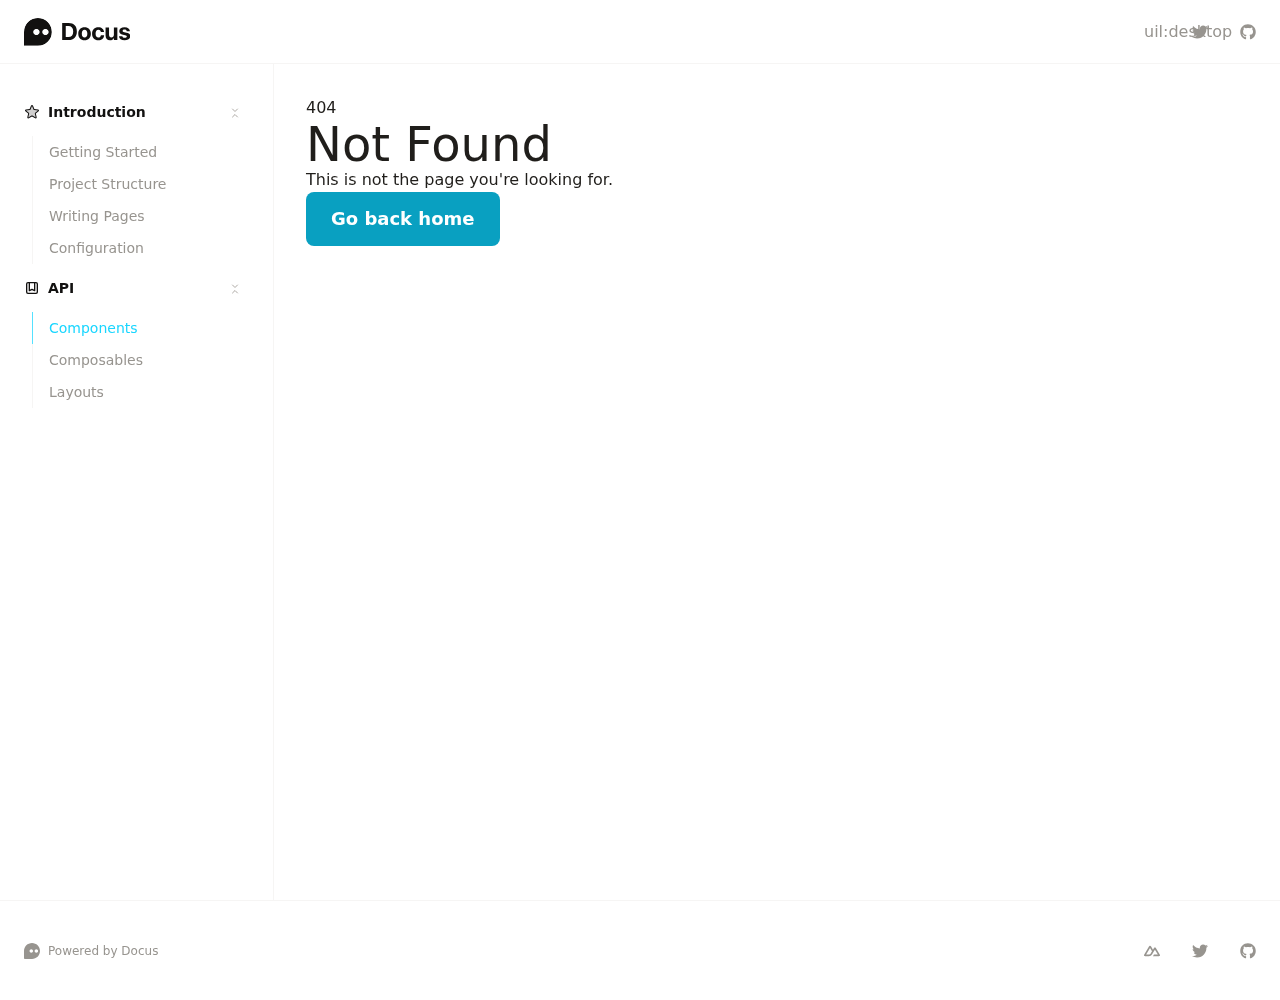
==== api/components/index.html @ 4caf9edf "Deploying to gh-pages from @ farnabaz/docus-dev-6@88932c6204a300d80da433d3b0fa761941a139ab 🚀" ====
<!DOCTYPE html>
<html lang="en">
<head><meta charset="utf-8">
<title>Components · Docus</title>
<meta name="viewport" content="width=device-width, initial-scale=1">
<meta name="twitter:card" content="summary_large_image">
<meta property="og:image" content="https://user-images.githubusercontent.com/904724/185365452-87b7ca7b-6030-4813-a2db-5e65c785bf88.png">
<meta property="og:title" content="Components">
<meta name="description" content="Discover every component you can use in your content.">
<meta property="og:description" content="Discover every component you can use in your content."><link rel="preload" as="fetch" crossorigin="anonymous" href="/api/components/_payload.json"><style id="pinceau-theme">@media { :root {--pinceau-mq: initial; --docus-loadingBar-gradientColorStop3: #0047e1;--docus-loadingBar-gradientColorStop2: #34cdfe;--docus-loadingBar-gradientColorStop1: #00dc82;--docus-loadingBar-height: 3px;--docus-readableLine: 78ch;--docus-footer-height: 145px;--docus-header-height: 64px;--prose-code-inline-padding: 0.2rem 0.375rem 0.2rem 0.375rem;--prose-code-block-backdropFilter: contrast(1);--prose-code-block-border-style: solid;--prose-code-block-border-width: 1px;--prose-tbody-tr-borderBottom-style: dashed;--prose-tbody-tr-borderBottom-width: 1px;--prose-th-textAlign: inherit;--prose-thead-borderBottom-style: solid;--prose-thead-borderBottom-width: 1px;--prose-thead-border-style: solid;--prose-thead-border-width: 0px;--prose-table-textAlign: start;--prose-hr-width: 1px;--prose-hr-style: solid;--prose-li-listStylePosition: outside;--prose-ol-li-markerColor: currentColor;--prose-ol-paddingInlineStart: 21px;--prose-ol-listStyleType: decimal;--prose-ul-li-markerColor: currentColor;--prose-ul-paddingInlineStart: 21px;--prose-ul-listStyleType: disc;--prose-blockquote-border-style: solid;--prose-blockquote-border-width: 4px;--prose-blockquote-quotes: '201C' '201D' '2018' '2019';--prose-blockquote-paddingInlineStart: 24px;--prose-a-code-color-hover: currentColor;--prose-a-code-color-static: currentColor;--prose-a-hasCode-borderBottom: none;--prose-a-border-distance: 2px;--prose-a-border-color-hover: currentColor;--prose-a-border-color-static: currentColor;--prose-a-border-style-hover: solid;--prose-a-border-style-static: dashed;--prose-a-border-width: 1px;--prose-a-color-static: inherit;--prose-a-textDecoration: none;--prose-h6-margin: 3rem 0 2rem;--prose-h5-margin: 3rem 0 2rem;--prose-h4-margin: 3rem 0 2rem;--prose-h3-margin: 3rem 0 2rem;--prose-h2-margin: 3rem 0 2rem;--prose-h1-margin: 0 0 2rem;--typography-lead-loose: 2;--typography-lead-relaxed: 1.625;--typography-lead-normal: 1.5;--typography-lead-snug: 1.375;--typography-lead-tight: 1.25;--typography-lead-none: 1;--typography-lead-10: 2.5rem;--typography-lead-9: 2.25rem;--typography-lead-8: 2rem;--typography-lead-7: 1.75rem;--typography-lead-6: 1.5rem;--typography-lead-5: 1.25rem;--typography-lead-4: 1rem;--typography-lead-3: .75rem;--typography-lead-2: .5rem;--typography-lead-1: .025rem;--typography-fontWeight-black: 900;--typography-fontWeight-extrabold: 800;--typography-fontWeight-bold: 700;--typography-fontWeight-semibold: 600;--typography-fontWeight-medium: 500;--typography-fontWeight-normal: 400;--typography-fontWeight-light: 300;--typography-fontWeight-extralight: 200;--typography-fontWeight-thin: 100;--typography-fontSize-9xl: 128px;--typography-fontSize-8xl: 96px;--typography-fontSize-7xl: 72px;--typography-fontSize-6xl: 60px;--typography-fontSize-5xl: 48px;--typography-fontSize-4xl: 36px;--typography-fontSize-3xl: 30px;--typography-fontSize-2xl: 24px;--typography-fontSize-xl: 20px;--typography-fontSize-lg: 18px;--typography-fontSize-base: 16px;--typography-fontSize-sm: 14px;--typography-fontSize-xs: 12px;--typography-letterSpacing-wide: 0.025em;--typography-letterSpacing-tight: -0.025em;--typography-verticalMargin-base: 24px;--typography-verticalMargin-sm: 16px;--elements-border-secondary-hover: [object Object];--elements-backdrop-background: #fffc;--elements-backdrop-filter: saturate(200%) blur(20px);--elements-container-maxWidth: 80rem;--lead-loose: 2;--lead-relaxed: 1.625;--lead-normal: 1.5;--lead-snug: 1.375;--lead-tight: 1.25;--lead-none: 1;--lead-10: 2.5rem;--lead-9: 2.25rem;--lead-8: 2rem;--lead-7: 1.75rem;--lead-6: 1.5rem;--lead-5: 1.25rem;--lead-4: 1rem;--lead-3: .75rem;--lead-2: .5rem;--lead-1: .025rem;--letterSpacing-widest: 0.1em;--letterSpacing-wider: 0.05em;--letterSpacing-wide: 0.025em;--letterSpacing-normal: 0em;--letterSpacing-tight: -0.025em;--letterSpacing-tighter: -0.05em;--fontSize-9xl: 8rem;--fontSize-8xl: 6rem;--fontSize-7xl: 4.5rem;--fontSize-6xl: 3.75rem;--fontSize-5xl: 3rem;--fontSize-4xl: 2.25rem;--fontSize-3xl: 1.875rem;--fontSize-2xl: 1.5rem;--fontSize-xl: 1.25rem;--fontSize-lg: 1.125rem;--fontSize-base: 1rem;--fontSize-sm: 0.875rem;--fontSize-xs: 0.75rem;--fontWeight-black: 900;--fontWeight-extrabold: 800;--fontWeight-bold: 700;--fontWeight-semibold: 600;--fontWeight-medium: 500;--fontWeight-normal: 400;--fontWeight-light: 300;--fontWeight-extralight: 200;--fontWeight-thin: 100;--font-mono: ui-monospace, SFMono-Regular, Menlo, Monaco, Consolas, Liberation Mono, Courier New, monospace;--font-serif: ui-serif, Georgia, Cambria, Times New Roman, Times, serif;--font-sans: ui-sans-serif, system-ui, -apple-system, BlinkMacSystemFont, Segoe UI, Roboto, Helvetica Neue, Arial, Noto Sans, sans-serif, Apple Color Emoji, Segoe UI Emoji, Segoe UI Symbol, Noto Color Emoji;--opacity-total: 1;--opacity-high: 0.8;--opacity-medium: 0.5;--opacity-soft: 0.3;--opacity-light: 0.15;--opacity-bright: 0.1;--opacity-noOpacity: 0;--borderWidth-lg: 3px;--borderWidth-md: 2px;--borderWidth-sm: 1px;--borderWidth-noBorder: 0;--space-rem-875: 0.875rem;--space-rem-625: 0.625rem;--space-rem-375: 0.375rem;--space-rem-125: 0.125rem;--space-px: 1px;--space-128: 32rem;--space-96: 24rem;--space-80: 20rem;--space-72: 18rem;--space-64: 16rem;--space-60: 15rem;--space-56: 14rem;--space-52: 13rem;--space-48: 12rem;--space-44: 11rem;--space-40: 10rem;--space-36: 9rem;--space-32: 8rem;--space-28: 7rem;--space-24: 6rem;--space-20: 5rem;--space-16: 4rem;--space-14: 3.5rem;--space-12: 3rem;--space-11: 2.75rem;--space-10: 2.5rem;--space-9: 2.25rem;--space-8: 2rem;--space-7: 1.75rem;--space-6: 1.5rem;--space-5: 1.25rem;--space-4: 1rem;--space-3: 0.75rem;--space-2: 0.5rem;--space-1: 0.25rem;--space-0: 0px;--size-full: 100%;--size-7xl: 80rem;--size-6xl: 72rem;--size-5xl: 64rem;--size-4xl: 56rem;--size-3xl: 48rem;--size-2xl: 42rem;--size-xl: 36rem;--size-lg: 32rem;--size-md: 28rem;--size-sm: 24rem;--size-xs: 20rem;--size-200: 200px;--size-104: 104px;--size-80: 80px;--size-64: 64px;--size-56: 56px;--size-48: 48px;--size-40: 40px;--size-32: 32px;--size-24: 24px;--size-20: 20px;--size-16: 16px;--size-12: 12px;--size-8: 8px;--size-6: 6px;--size-4: 4px;--size-2: 2px;--size-0: 0px;--radii-full: 9999px;--radii-3xl: 1.75rem;--radii-2xl: 1.5rem;--radii-xl: 1rem;--radii-lg: 0.75rem;--radii-md: 0.5rem;--radii-sm: 0.375rem;--radii-xs: 0.25rem;--radii-2xs: 0.125rem;--radii-none: 0px;--shadow-none: 0px 0px 0px 0px transparent;--height-screen: 100vh;--width-screen: 100vw;--color-primary-900: #001A1F;--color-primary-800: #00232B;--color-primary-700: #024757;--color-primary-600: #09A0C1;--color-primary-500: #1AD6FF;--color-primary-400: #55E1FF;--color-primary-300: #82E3FF;--color-primary-200: #C5F2FF;--color-primary-100: #DCF7FF;--color-primary-50: #F1FCFF;--color-ruby-900: #380011;--color-ruby-800: #700021;--color-ruby-700: #a90032;--color-ruby-600: #e10043;--color-ruby-500: #ff1a5e;--color-ruby-400: #ff4079;--color-ruby-300: #ff6694;--color-ruby-200: #ff8dae;--color-ruby-100: #ffb3c9;--color-ruby-50: #ffd9e4;--color-pink-900: #380025;--color-pink-800: #70004b;--color-pink-700: #a90070;--color-pink-600: #e10095;--color-pink-500: #ff1ab2;--color-pink-400: #ff40bf;--color-pink-300: #ff66cc;--color-pink-200: #ff8dd8;--color-pink-100: #ffb3e5;--color-pink-50: #ffd9f2;--color-purple-900: #190038;--color-purple-800: #330070;--color-purple-700: #4c00a9;--color-purple-600: #6500e1;--color-purple-500: #811aff;--color-purple-400: #9640ff;--color-purple-300: #ab66ff;--color-purple-200: #c08dff;--color-purple-100: #d5b3ff;--color-purple-50: #ead9ff;--color-royalblue-900: #0b0531;--color-royalblue-800: #160a62;--color-royalblue-700: #211093;--color-royalblue-600: #2c15c4;--color-royalblue-500: #4127e8;--color-royalblue-400: #614bec;--color-royalblue-300: #806ff0;--color-royalblue-200: #a093f3;--color-royalblue-100: #c0b7f7;--color-royalblue-50: #dfdbfb;--color-indigoblue-900: #001238;--color-indigoblue-800: #002370;--color-indigoblue-700: #0035a9;--color-indigoblue-600: #0047e1;--color-indigoblue-500: #1a62ff;--color-indigoblue-400: #407cff;--color-indigoblue-300: #6696ff;--color-indigoblue-200: #8db0ff;--color-indigoblue-100: #b3cbff;--color-indigoblue-50: #d9e5ff;--color-blue-900: #00131D;--color-blue-800: #002235;--color-blue-700: #014267;--color-blue-600: #0069A6;--color-blue-500: #1AADFF;--color-blue-400: #64C7FF;--color-blue-300: #A1DDFF;--color-blue-200: #C6EAFF;--color-blue-100: #DFF3FF;--color-blue-50: #F2FAFF;--color-lightblue-900: #002e38;--color-lightblue-800: #005c70;--color-lightblue-700: #008aa9;--color-lightblue-600: #00b9e1;--color-lightblue-500: #1ad6ff;--color-lightblue-400: #40ddff;--color-lightblue-300: #66e4ff;--color-lightblue-200: #8deaff;--color-lightblue-100: #b3f1ff;--color-lightblue-50: #d9f8ff;--color-teal-900: #062a28;--color-teal-800: #0b544f;--color-teal-700: #117d77;--color-teal-600: #16a79e;--color-teal-500: #1cd1c6;--color-teal-400: #36e4da;--color-teal-300: #5fe9e1;--color-teal-200: #87efe9;--color-teal-100: #aff4f0;--color-teal-50: #d7faf8;--color-pear-900: #2a2b09;--color-pear-800: #545512;--color-pear-700: #7e801b;--color-pear-600: #a8aa24;--color-pear-500: #d0d32f;--color-pear-400: #d8da52;--color-pear-300: #e0e274;--color-pear-200: #e8e997;--color-pear-100: #eff0ba;--color-pear-50: #f7f8dc;--color-red-900: #1C0301;--color-red-800: #340A01;--color-red-700: #701704;--color-red-600: #BB2402;--color-red-500: #FF3B10;--color-red-400: #FF7353;--color-red-300: #FFA692;--color-red-200: #FFDED7;--color-red-100: #FFF3F0;--color-red-50: #FFF9F8;--color-orange-900: #381800;--color-orange-800: #702f00;--color-orange-700: #a94700;--color-orange-600: #e15e00;--color-orange-500: #ff7a1a;--color-orange-400: #ff9040;--color-orange-300: #ffa666;--color-orange-200: #ffbd8d;--color-orange-100: #ffd3b3;--color-orange-50: #ffe9d9;--color-yellow-900: #1B1500;--color-yellow-800: #292100;--color-yellow-700: #614E02;--color-yellow-600: #CBA408;--color-yellow-500: #FBCA05;--color-yellow-400: #FFDC4E;--color-yellow-300: #FFE372;--color-yellow-200: #FFF0B1;--color-yellow-100: #FFF6D3;--color-yellow-50: #FFFCEE;--color-green-900: #00190F;--color-green-800: #002817;--color-green-700: #006037;--color-green-600: #00B467;--color-green-500: #0DD885;--color-green-400: #3CEEA5;--color-green-300: #86FBCB;--color-green-200: #C3FFE6;--color-green-100: #DEFFF1;--color-green-50: #ECFFF7;--color-gray-900: #121110;--color-gray-800: #201E1B;--color-gray-700: #36332E;--color-gray-600: #67635D;--color-gray-500: #97948F;--color-gray-400: #ADA9A4;--color-gray-300: #DBD9D3;--color-gray-200: #ECEBE8;--color-gray-100: #F6F5F4;--color-gray-50: #FBFBFB;--color-black: #0B0A0A;--color-white: #ffffff;--media-portrait: only screen and (orientation: portrait);--media-landscape: only screen and (orientation: landscape);--media-rm: (prefers-reduced-motion: reduce);--media-2xl: (min-width: 1536px);--media-xl: (min-width: 1280px);--media-lg: (min-width: 1024px);--media-md: (min-width: 768px);--media-sm: (min-width: 640px);--media-xs: (min-width: 475px);--docus-footer-padding: var(--space-4) 0;--docus-header-title-color-hover: var(--color-primary-500);--docus-header-title-color-static: var(--color-gray-900);--docus-header-title-fontWeight: var(--fontWeight-bold);--docus-header-title-fontSize: var(--fontSize-2xl);--docus-header-logo-height: var(--space-6);--docus-body-fontFamily: var(--font-sans);--docus-body-color: var(--color-gray-800);--docus-body-backgroundColor: var(--color-white);--prose-code-inline-fontWeight: var(--typography-fontWeight-normal);--prose-code-inline-fontSize: var(--typography-fontSize-sm);--prose-code-inline-borderRadius: var(--radii-xs);--prose-code-block-pre-padding: var(--typography-verticalMargin-sm);--prose-code-block-margin: var(--typography-verticalMargin-base) 0;--prose-code-block-fontSize: var(--typography-fontSize-sm);--prose-tbody-code-inline-fontSize: var(--typography-fontSize-sm);--prose-tbody-td-padding: var(--typography-verticalMargin-sm);--prose-th-fontWeight: var(--typography-fontWeight-semibold);--prose-th-padding: 0 var(--typography-verticalMargin-sm) var(--typography-verticalMargin-sm) var(--typography-verticalMargin-sm);--prose-table-lineHeight: var(--typography-lead-6);--prose-table-fontSize: var(--typography-fontSize-sm);--prose-table-margin: var(--typography-verticalMargin-base) 0;--prose-hr-margin: var(--typography-verticalMargin-base) 0;--prose-li-margin: var(--typography-verticalMargin-sm) 0;--prose-ol-margin: var(--typography-verticalMargin-base) 0;--prose-ul-margin: var(--typography-verticalMargin-base) 0;--prose-blockquote-margin: var(--typography-verticalMargin-base) 0;--prose-a-code-border-style: var(--prose-a-border-style-static);--prose-a-code-border-width: var(--prose-a-border-width);--prose-a-fontWeight: var(--typography-fontWeight-medium);--prose-img-margin: var(--typography-verticalMargin-base) 0;--prose-strong-fontWeight: var(--typography-fontWeight-semibold);--prose-h6-iconSize: var(--typography-fontSize-base);--prose-h6-fontWeight: var(--typography-fontWeight-semibold);--prose-h6-lineHeight: var(--typography-lead-normal);--prose-h6-fontSize: var(--typography-fontSize-lg);--prose-h5-iconSize: var(--typography-fontSize-lg);--prose-h5-fontWeight: var(--typography-fontWeight-semibold);--prose-h5-lineHeight: var(--typography-lead-snug);--prose-h5-fontSize: var(--typography-fontSize-xl);--prose-h4-iconSize: var(--typography-fontSize-lg);--prose-h4-letterSpacing: var(--typography-letterSpacing-tight);--prose-h4-fontWeight: var(--typography-fontWeight-semibold);--prose-h4-lineHeight: var(--typography-lead-snug);--prose-h4-fontSize: var(--typography-fontSize-2xl);--prose-h3-iconSize: var(--typography-fontSize-xl);--prose-h3-letterSpacing: var(--typography-letterSpacing-tight);--prose-h3-fontWeight: var(--typography-fontWeight-semibold);--prose-h3-lineHeight: var(--typography-lead-snug);--prose-h3-fontSize: var(--typography-fontSize-3xl);--prose-h2-iconSize: var(--typography-fontSize-2xl);--prose-h2-letterSpacing: var(--typography-letterSpacing-tight);--prose-h2-fontWeight: var(--typography-fontWeight-semibold);--prose-h2-lineHeight: var(--typography-lead-tight);--prose-h2-fontSize: var(--typography-fontSize-4xl);--prose-h1-iconSize: var(--typography-fontSize-3xl);--prose-h1-letterSpacing: var(--typography-letterSpacing-tight);--prose-h1-fontWeight: var(--typography-fontWeight-bold);--prose-h1-lineHeight: var(--typography-lead-tight);--prose-h1-fontSize: var(--typography-fontSize-5xl);--prose-p-br-margin: var(--typography-verticalMargin-base) 0 0 0;--prose-p-margin: var(--typography-verticalMargin-base) 0;--prose-p-lineHeight: var(--typography-lead-normal);--prose-p-fontSize: var(--typography-fontSize-base);--typography-color-secondary-900: var(--color-gray-900);--typography-color-secondary-800: var(--color-gray-800);--typography-color-secondary-700: var(--color-gray-700);--typography-color-secondary-600: var(--color-gray-600);--typography-color-secondary-500: var(--color-gray-500);--typography-color-secondary-400: var(--color-gray-400);--typography-color-secondary-300: var(--color-gray-300);--typography-color-secondary-200: var(--color-gray-200);--typography-color-secondary-100: var(--color-gray-100);--typography-color-secondary-50: var(--color-gray-50);--typography-color-primary-900: var(--color-primary-900);--typography-color-primary-800: var(--color-primary-800);--typography-color-primary-700: var(--color-primary-700);--typography-color-primary-600: var(--color-primary-600);--typography-color-primary-500: var(--color-primary-500);--typography-color-primary-400: var(--color-primary-400);--typography-color-primary-300: var(--color-primary-300);--typography-color-primary-200: var(--color-primary-200);--typography-color-primary-100: var(--color-primary-100);--typography-color-primary-50: var(--color-primary-50);--typography-font-code: var(--font-mono);--typography-font-body: var(--font-sans);--typography-font-display: var(--font-sans);--typography-body-backgroundColor: var(--color-white);--typography-body-color: var(--color-black);--elements-state-danger-borderColor-secondary: var(--color-red-200);--elements-state-danger-borderColor-primary: var(--color-red-100);--elements-state-danger-backgroundColor-secondary: var(--color-red-100);--elements-state-danger-backgroundColor-primary: var(--color-red-50);--elements-state-danger-color-secondary: var(--color-red-600);--elements-state-danger-color-primary: var(--color-red-500);--elements-state-warning-borderColor-secondary: var(--color-yellow-200);--elements-state-warning-borderColor-primary: var(--color-yellow-100);--elements-state-warning-backgroundColor-secondary: var(--color-yellow-100);--elements-state-warning-backgroundColor-primary: var(--color-yellow-50);--elements-state-warning-color-secondary: var(--color-yellow-700);--elements-state-warning-color-primary: var(--color-yellow-600);--elements-state-success-borderColor-secondary: var(--color-green-200);--elements-state-success-borderColor-primary: var(--color-green-100);--elements-state-success-backgroundColor-secondary: var(--color-green-100);--elements-state-success-backgroundColor-primary: var(--color-green-50);--elements-state-success-color-secondary: var(--color-green-600);--elements-state-success-color-primary: var(--color-green-500);--elements-state-info-borderColor-secondary: var(--color-blue-200);--elements-state-info-borderColor-primary: var(--color-blue-100);--elements-state-info-backgroundColor-secondary: var(--color-blue-100);--elements-state-info-backgroundColor-primary: var(--color-blue-50);--elements-state-info-color-secondary: var(--color-blue-600);--elements-state-info-color-primary: var(--color-blue-500);--elements-state-primary-borderColor-secondary: var(--color-primary-200);--elements-state-primary-borderColor-primary: var(--color-primary-100);--elements-state-primary-backgroundColor-secondary: var(--color-primary-100);--elements-state-primary-backgroundColor-primary: var(--color-primary-50);--elements-state-primary-color-secondary: var(--color-primary-700);--elements-state-primary-color-primary: var(--color-primary-600);--elements-surface-secondary-backgroundColor: var(--color-gray-200);--elements-surface-primary-backgroundColor: var(--color-gray-100);--elements-surface-background-base: var(--color-gray-100);--elements-border-secondary-static: var(--color-gray-200);--elements-border-primary-hover: var(--color-gray-200);--elements-border-primary-static: var(--color-gray-100);--elements-container-padding-md: var(--space-6);--elements-container-padding-sm: var(--space-6);--elements-container-padding-xs: var(--space-4);--elements-container-padding-mobile: var(--space-4);--elements-text-secondary-color-hover: var(--color-gray-700);--elements-text-secondary-color-static: var(--color-gray-500);--elements-text-primary-color-static: var(--color-gray-900);--text-6xl-lineHeight: var(--lead-none);--text-6xl-fontSize: var(--fontSize-6xl);--text-5xl-lineHeight: var(--lead-none);--text-5xl-fontSize: var(--fontSize-5xl);--text-4xl-lineHeight: var(--lead-10);--text-4xl-fontSize: var(--fontSize-4xl);--text-3xl-lineHeight: var(--lead-9);--text-3xl-fontSize: var(--fontSize-3xl);--text-2xl-lineHeight: var(--lead-8);--text-2xl-fontSize: var(--fontSize-2xl);--text-xl-lineHeight: var(--lead-7);--text-xl-fontSize: var(--fontSize-xl);--text-lg-lineHeight: var(--lead-7);--text-lg-fontSize: var(--fontSize-lg);--text-base-lineHeight: var(--lead-6);--text-base-fontSize: var(--fontSize-base);--text-sm-lineHeight: var(--lead-5);--text-sm-fontSize: var(--fontSize-sm);--text-xs-lineHeight: var(--lead-4);--text-xs-fontSize: var(--fontSize-xs);--color-shadow: var(--color-gray-400);--color-secondary-900: var(--color-gray-900);--color-secondary-800: var(--color-gray-800);--color-secondary-700: var(--color-gray-700);--color-secondary-600: var(--color-gray-600);--color-secondary-500: var(--color-gray-500);--color-secondary-400: var(--color-gray-400);--color-secondary-300: var(--color-gray-300);--color-secondary-200: var(--color-gray-200);--color-secondary-100: var(--color-gray-100);--color-secondary-50: var(--color-gray-50);--prose-code-inline-backgroundColor: var(--typography-color-secondary-100);--prose-code-inline-color: var(--typography-color-secondary-700);--prose-code-block-backgroundColor: var(--typography-color-secondary-100);--prose-code-block-color: var(--typography-color-secondary-700);--prose-code-block-border-color: var(--typography-color-secondary-200);--prose-tbody-tr-borderBottom-color: var(--typography-color-secondary-200);--prose-th-color: var(--typography-color-secondary-600);--prose-thead-borderBottom-color: var(--typography-color-secondary-200);--prose-thead-border-color: var(--typography-color-secondary-300);--prose-hr-color: var(--typography-color-secondary-200);--prose-blockquote-border-color: var(--typography-color-secondary-200);--prose-blockquote-color: var(--typography-color-secondary-500);--prose-a-code-background-hover: var(--typography-color-primary-50);--prose-a-code-border-color-hover: var(--typography-color-primary-500);--prose-a-code-border-color-static: var(--typography-color-secondary-400);--prose-a-color-hover: var(--typography-color-primary-500);--shadow-2xl: 0px 25px 50px -12px var(--color-shadow);--shadow-xl: 0px 20px 25px -5px var(--color-shadow), 0px 8px 10px -6px var(--color-shadow);--shadow-lg: 0px 10px 15px -3px var(--color-shadow), 0px 4px 6px -4px var(--color-shadow);--shadow-md: 0px 4px 6px -1px var(--color-shadow), 0px 2px 4px -2px var(--color-shadow);--shadow-sm: 0px 1px 3px 0px var(--color-shadow), 0px 1px 2px -1px var(--color-shadow);--shadow-xs: 0px 1px 2px 0px var(--color-shadow); } }@media { :root.dark {--pinceau-mq: dark; --prose-code-block-backdropFilter: contrast(1);--prose-ol-li-markerColor: currentColor;--prose-ul-li-markerColor: currentColor;--prose-a-code-color-hover: currentColor;--prose-a-code-color-static: currentColor;--prose-a-border-color-hover: currentColor;--prose-a-border-color-static: currentColor;--prose-a-color-static: inherit;--elements-backdrop-background: #0c0d0ccc;--docus-header-title-color-static: var(--color-gray-100);--docus-body-color: var(--color-gray-200);--docus-body-backgroundColor: var(--color-black);--typography-body-backgroundColor: var(--color-black);--typography-body-color: var(--color-white);--elements-state-danger-borderColor-secondary: var(--color-red-700);--elements-state-danger-borderColor-primary: var(--color-red-800);--elements-state-danger-backgroundColor-secondary: var(--color-red-800);--elements-state-danger-backgroundColor-primary: var(--color-red-900);--elements-state-danger-color-secondary: var(--color-red-200);--elements-state-danger-color-primary: var(--color-red-300);--elements-state-warning-borderColor-secondary: var(--color-yellow-700);--elements-state-warning-borderColor-primary: var(--color-yellow-800);--elements-state-warning-backgroundColor-secondary: var(--color-yellow-800);--elements-state-warning-backgroundColor-primary: var(--color-yellow-900);--elements-state-warning-color-secondary: var(--color-yellow-200);--elements-state-warning-color-primary: var(--color-yellow-400);--elements-state-success-borderColor-secondary: var(--color-green-700);--elements-state-success-borderColor-primary: var(--color-green-800);--elements-state-success-backgroundColor-secondary: var(--color-green-800);--elements-state-success-backgroundColor-primary: var(--color-green-900);--elements-state-success-color-secondary: var(--color-green-200);--elements-state-success-color-primary: var(--color-green-400);--elements-state-info-borderColor-secondary: var(--color-blue-700);--elements-state-info-borderColor-primary: var(--color-blue-800);--elements-state-info-backgroundColor-secondary: var(--color-blue-800);--elements-state-info-backgroundColor-primary: var(--color-blue-900);--elements-state-info-color-secondary: var(--color-blue-200);--elements-state-info-color-primary: var(--color-blue-400);--elements-state-primary-borderColor-secondary: var(--color-primary-700);--elements-state-primary-borderColor-primary: var(--color-primary-800);--elements-state-primary-backgroundColor-secondary: var(--color-primary-800);--elements-state-primary-backgroundColor-primary: var(--color-primary-900);--elements-state-primary-color-secondary: var(--color-primary-200);--elements-state-primary-color-primary: var(--color-primary-400);--elements-surface-secondary-backgroundColor: var(--color-gray-800);--elements-surface-primary-backgroundColor: var(--color-gray-900);--elements-surface-background-base: var(--color-gray-900);--elements-border-secondary-static: var(--color-gray-800);--elements-border-primary-hover: var(--color-gray-800);--elements-border-primary-static: var(--color-gray-900);--elements-text-secondary-color-hover: var(--color-gray-200);--elements-text-secondary-color-static: var(--color-gray-400);--elements-text-primary-color-static: var(--color-gray-50);--color-shadow: var(--color-gray-800);--prose-code-inline-backgroundColor: var(--typography-color-secondary-800);--prose-code-inline-color: var(--typography-color-secondary-200);--prose-code-block-backgroundColor: var(--typography-color-secondary-900);--prose-code-block-color: var(--typography-color-secondary-200);--prose-code-block-border-color: var(--typography-color-secondary-800);--prose-tbody-tr-borderBottom-color: var(--typography-color-secondary-800);--prose-th-color: var(--typography-color-secondary-400);--prose-thead-borderBottom-color: var(--typography-color-secondary-800);--prose-thead-border-color: var(--typography-color-secondary-600);--prose-hr-color: var(--typography-color-secondary-800);--prose-blockquote-border-color: var(--typography-color-secondary-700);--prose-blockquote-color: var(--typography-color-secondary-400);--prose-a-code-background-hover: var(--typography-color-primary-900);--prose-a-code-border-color-hover: var(--typography-color-primary-600);--prose-a-code-border-color-static: var(--typography-color-secondary-600);--prose-a-color-hover: var(--typography-color-primary-400); } }@media (min-width: 640px) { :root {--pinceau-mq: sm; --docus-footer-height: 100px;--docus-header-logo-height: var(--space-7); } }</style><style id="pinceau-runtime-hydratable">@media{.phy[--]{--puid:fEBO_x-v;}.pv-4j50zJ{padding-left:var(--elements-container-padding-mobile);padding-right:var(--elements-container-padding-mobile);}@media (min-width: 475px){.pv-4j50zJ{padding-left:var(--elements-container-padding-xs);padding-right:var(--elements-container-padding-xs);}}@media (min-width: 640px){.pv-4j50zJ{padding-left:var(--elements-container-padding-sm);padding-right:var(--elements-container-padding-sm);}}@media (min-width: 768px){.pv-4j50zJ{padding-left:var(--elements-container-padding-md);padding-right:var(--elements-container-padding-md);}}} @media{.phy[--]{--puid:nXNQLU-v;}.pv-kOX5vm{max-width:var(--elements-container-maxWidth);padding-left:var(--elements-container-padding-mobile);padding-right:var(--elements-container-padding-mobile);}@media (min-width: 475px){.pv-kOX5vm{padding-left:var(--elements-container-padding-xs);padding-right:var(--elements-container-padding-xs);}}@media (min-width: 640px){.pv-kOX5vm{padding-left:var(--elements-container-padding-sm);padding-right:var(--elements-container-padding-sm);}}@media (min-width: 768px){.pv-kOX5vm{padding-left:var(--elements-container-padding-md);padding-right:var(--elements-container-padding-md);}}} @media{.phy[--]{--puid:bWLRDs-c;}.pc-bWLRDs[data-v-614b3880]{---ym9-button-primary:var(--color-primary-600);---a23-button-secondary:var(--color-primary-500);}} @media{.phy[--]{--puid:bWLRDs-v;}.pv-6VQw3I{padding:var(--space-rem-625) var(--space-5);font-size:var(--text-base-fontSize);line-height:var(--text-base-lineHeight);}} @media{.phy[--]{--puid:vjQqEJ-c;}.pc-vjQqEJ[data-v-614b3880]{---ym9-button-primary:var(--color-primary-600);---a23-button-secondary:var(--color-primary-500);}} @media{.phy[--]{--puid:E2ngOA-c;}.pc-E2ngOA[data-v-139a2d4a]{---c-cn-top:0;---eih-inset-inline-start:auto;---if-b-inset-inline-end:auto;---ss-e-z-index:10;---wj8-max-width:10rem;---t33-height:10rem;---jfd-filter:blur(50px);---y-uj-background:linear-gradient(97.62deg, rgba(0, 71, 225, 0.22) 2.27%, rgba(26, 214, 255, 0.22) 50.88%, rgba(0, 220, 130, 0.22) 98.48%);}} </style><link rel="modulepreload" as="script" crossorigin href="/_nuxt/entry.138ef2fe.js"><link rel="preload" as="style" href="/_nuxt/entry.1de0b679.css"><link rel="modulepreload" as="script" crossorigin href="/_nuxt/document-driven.26b6af04.js"><link rel="modulepreload" as="script" crossorigin href="/_nuxt/DocumentDrivenEmpty.c79c2ada.js"><link rel="modulepreload" as="script" crossorigin href="/_nuxt/ContentRenderer.887dd93a.js"><link rel="modulepreload" as="script" crossorigin href="/_nuxt/ContentRendererMarkdown.d403cc4d.js"><link rel="modulepreload" as="script" crossorigin href="/_nuxt/DocumentDrivenNotFound.22b135f9.js"><link rel="preload" as="style" href="/_nuxt/DocumentDrivenNotFound.d0e8269f.css"><link rel="modulepreload" as="script" crossorigin href="/_nuxt/ButtonLink.fc944bf1.js"><link rel="preload" as="style" href="/_nuxt/ButtonLink.74c3aea5.css"><link rel="modulepreload" as="script" crossorigin href="/_nuxt/ContentSlot.4929beca.js"><link rel="modulepreload" as="script" crossorigin href="/_nuxt/IconDocus.8ab99afc.js"><link rel="modulepreload" as="script" crossorigin href="/_nuxt/default.2bae8351.js"><link rel="modulepreload" as="script" crossorigin href="/_nuxt/DocsPageLayout.5af836df.js"><link rel="preload" as="style" href="/_nuxt/DocsPageLayout.bb11d74b.css"><link rel="modulepreload" as="script" crossorigin href="/_nuxt/DocsAside.c3b1f0b9.js"><link rel="preload" as="style" href="/_nuxt/DocsAside.040d218a.css"><link rel="modulepreload" as="script" crossorigin href="/_nuxt/ProseCodeInline.8f41fe78.js"><link rel="preload" as="style" href="/_nuxt/ProseCodeInline.873c7ac7.css"><link rel="modulepreload" as="script" crossorigin href="/_nuxt/Alert.be4eec02.js"><link rel="preload" as="style" href="/_nuxt/Alert.dcca94b5.css"><link rel="modulepreload" as="script" crossorigin href="/_nuxt/DocsPageBottom.c421adaa.js"><link rel="preload" as="style" href="/_nuxt/DocsPageBottom.e85f49d2.css"><link rel="modulepreload" as="script" crossorigin href="/_nuxt/ProseA.da1f72ec.js"><link rel="preload" as="style" href="/_nuxt/ProseA.baee409d.css"><link rel="modulepreload" as="script" crossorigin href="/_nuxt/EditOnLink.vue.e4c00147.js"><link rel="modulepreload" as="script" crossorigin href="/_nuxt/DocsPrevNext.ead21da8.js"><link rel="preload" as="style" href="/_nuxt/DocsPrevNext.880e5371.css"><link rel="modulepreload" as="script" crossorigin href="/_nuxt/DocsToc.f96ea978.js"><link rel="preload" as="style" href="/_nuxt/DocsToc.e4e7d7b5.css"><link rel="modulepreload" as="script" crossorigin href="/_nuxt/DocsTocLinks.292b12a4.js"><link rel="preload" as="style" href="/_nuxt/DocsTocLinks.1c06e2f2.css"><link rel="modulepreload" as="script" crossorigin href="/_nuxt/EditOnLink.3725921e.js"><link rel="modulepreload" as="script" crossorigin href="/_nuxt/ProseH1.aa6c1a30.js"><link rel="preload" as="style" href="/_nuxt/ProseH1.48e3ee79.css"><link rel="modulepreload" as="script" crossorigin href="/_nuxt/ProseP.35df1984.js"><link rel="preload" as="style" href="/_nuxt/ProseP.b99f89cd.css"><link rel="modulepreload" as="script" crossorigin href="/_nuxt/ProseH2.b12cb650.js"><link rel="preload" as="style" href="/_nuxt/ProseH2.cc4fedda.css"><link rel="modulepreload" as="script" crossorigin href="/_nuxt/CodeGroup.2d4535ac.js"><link rel="preload" as="style" href="/_nuxt/CodeGroup.890662e9.css"><link rel="modulepreload" as="script" crossorigin href="/_nuxt/TabsHeader.07a5989c.js"><link rel="preload" as="style" href="/_nuxt/TabsHeader.f1dd239e.css"><link rel="modulepreload" as="script" crossorigin href="/_nuxt/ProseStrong.d9d15274.js"><link rel="preload" as="style" href="/_nuxt/ProseStrong.b01d4b3b.css"><link rel="modulepreload" as="script" crossorigin href="/_nuxt/ProseCode.a5aaea3f.js"><link rel="preload" as="style" href="/_nuxt/ProseCode.07e596a7.css"><link rel="modulepreload" as="script" crossorigin href="/_nuxt/index.c523da14.js"><link rel="modulepreload" as="script" crossorigin href="/_nuxt/SourceLink.aef77034.js"><link rel="modulepreload" as="script" crossorigin href="/_nuxt/ProseHr.0a5fa9c2.js"><link rel="preload" as="style" href="/_nuxt/ProseHr.51db3351.css"><link rel="modulepreload" as="script" crossorigin href="/_nuxt/Badge.590a7d61.js"><link rel="preload" as="style" href="/_nuxt/Badge.8408a4a3.css"><link rel="modulepreload" as="script" crossorigin href="/_nuxt/BlockHero.932b65fa.js"><link rel="preload" as="style" href="/_nuxt/BlockHero.159952b0.css"><link rel="modulepreload" as="script" crossorigin href="/_nuxt/Terminal.647e7864.js"><link rel="preload" as="style" href="/_nuxt/Terminal.2f29184f.css"><link rel="modulepreload" as="script" crossorigin href="/_nuxt/VideoPlayer.3e06b71c.js"><link rel="preload" as="style" href="/_nuxt/VideoPlayer.f1611332.css"><link rel="modulepreload" as="script" crossorigin href="/_nuxt/NuxtImg.vue.388eadaf.js"><link rel="modulepreload" as="script" crossorigin href="/_nuxt/Callout.8e1645b1.js"><link rel="preload" as="style" href="/_nuxt/Callout.f4810d25.css"><link rel="modulepreload" as="script" crossorigin href="/_nuxt/Card.1322cfbf.js"><link rel="preload" as="style" href="/_nuxt/Card.6d4d1e95.css"><link rel="modulepreload" as="script" crossorigin href="/_nuxt/CardGrid.ae1bb90f.js"><link rel="preload" as="style" href="/_nuxt/CardGrid.0dc99038.css"><link rel="modulepreload" as="script" crossorigin href="/_nuxt/Ellipsis.5d383f26.js"><link rel="preload" as="style" href="/_nuxt/Ellipsis.eca0c66a.css"><link rel="modulepreload" as="script" crossorigin href="/_nuxt/CopyButton.42132570.js"><link rel="modulepreload" as="script" crossorigin href="/_nuxt/List.3b975279.js"><link rel="preload" as="style" href="/_nuxt/List.06ab62c2.css"><link rel="modulepreload" as="script" crossorigin href="/_nuxt/Sandbox.85bc3129.js"><link rel="preload" as="style" href="/_nuxt/Sandbox.452b6404.css"><link rel="modulepreload" as="script" crossorigin href="/_nuxt/NuxtImg.4189b86b.js"><link rel="modulepreload" as="script" crossorigin href="/_nuxt/IconStackBlitz.175fc961.js"><link rel="prefetch" as="style" href="/_nuxt/page.b205ec83.css"><link rel="prefetch" as="script" crossorigin href="/_nuxt/page.7b2ae575.js"><link rel="prefetch" as="script" crossorigin href="/_nuxt/client-db.3a353c01.js"><link rel="prefetch" as="script" crossorigin href="/_nuxt/debug.ae5628e7.js"><link rel="prefetch" as="style" href="/_nuxt/useStudio.8ae2e8c9.css"><link rel="prefetch" as="script" crossorigin href="/_nuxt/useStudio.fc4a6bac.js"><link rel="prefetch" as="script" crossorigin href="/_nuxt/asyncData.a4f8b286.js"><link rel="prefetch" as="script" crossorigin href="/_nuxt/error-component.cee715bb.js"><link rel="stylesheet" href="/_nuxt/entry.1de0b679.css"><link rel="stylesheet" href="/_nuxt/DocumentDrivenNotFound.d0e8269f.css"><link rel="stylesheet" href="/_nuxt/ButtonLink.74c3aea5.css"><link rel="stylesheet" href="/_nuxt/DocsPageLayout.bb11d74b.css"><link rel="stylesheet" href="/_nuxt/DocsAside.040d218a.css"><link rel="stylesheet" href="/_nuxt/ProseCodeInline.873c7ac7.css"><link rel="stylesheet" href="/_nuxt/Alert.dcca94b5.css"><link rel="stylesheet" href="/_nuxt/DocsPageBottom.e85f49d2.css"><link rel="stylesheet" href="/_nuxt/ProseA.baee409d.css"><link rel="stylesheet" href="/_nuxt/DocsPrevNext.880e5371.css"><link rel="stylesheet" href="/_nuxt/DocsToc.e4e7d7b5.css"><link rel="stylesheet" href="/_nuxt/DocsTocLinks.1c06e2f2.css"><link rel="stylesheet" href="/_nuxt/ProseH1.48e3ee79.css"><link rel="stylesheet" href="/_nuxt/ProseP.b99f89cd.css"><link rel="stylesheet" href="/_nuxt/ProseH2.cc4fedda.css"><link rel="stylesheet" href="/_nuxt/CodeGroup.890662e9.css"><link rel="stylesheet" href="/_nuxt/TabsHeader.f1dd239e.css"><link rel="stylesheet" href="/_nuxt/ProseStrong.b01d4b3b.css"><link rel="stylesheet" href="/_nuxt/ProseCode.07e596a7.css"><link rel="stylesheet" href="/_nuxt/ProseHr.51db3351.css"><link rel="stylesheet" href="/_nuxt/Badge.8408a4a3.css"><link rel="stylesheet" href="/_nuxt/BlockHero.159952b0.css"><link rel="stylesheet" href="/_nuxt/Terminal.2f29184f.css"><link rel="stylesheet" href="/_nuxt/VideoPlayer.f1611332.css"><link rel="stylesheet" href="/_nuxt/Callout.f4810d25.css"><link rel="stylesheet" href="/_nuxt/Card.6d4d1e95.css"><link rel="stylesheet" href="/_nuxt/CardGrid.0dc99038.css"><link rel="stylesheet" href="/_nuxt/Ellipsis.eca0c66a.css"><link rel="stylesheet" href="/_nuxt/List.06ab62c2.css"><link rel="stylesheet" href="/_nuxt/Sandbox.452b6404.css"><script>"use strict";const w=window,de=document.documentElement,knownColorSchemes=["dark","light"],preference=window.localStorage.getItem("nuxt-color-mode")||"system";let value=preference==="system"?getColorScheme():preference;const forcedColorMode=de.getAttribute("data-color-mode-forced");forcedColorMode&&(value=forcedColorMode),addColorScheme(value),w["__NUXT_COLOR_MODE__"]={preference,value,getColorScheme,addColorScheme,removeColorScheme};function addColorScheme(e){const o=""+e+"",t="theme";de.classList?de.classList.add(o):de.className+=" "+o,t&&de.setAttribute("data-"+t,e)}function removeColorScheme(e){const o=""+e+"",t="theme";de.classList?de.classList.remove(o):de.className=de.className.replace(new RegExp(o,"g"),""),t&&de.removeAttribute("data-"+t)}function prefersColorScheme(e){return w.matchMedia("(prefers-color-scheme"+e+")")}function getColorScheme(){if(w.matchMedia&&prefersColorScheme("").media!=="not all"){for(const e of knownColorSchemes)if(prefersColorScheme(":"+e).matches)return e}return"light"}
</script></head>
<body ><!----><!--teleport anchor--><div id="__nuxt"><div class="app-layout" data-v-c57646ef><div class="nuxt-progress" style="width:0%;opacity:0;background-size:Infinity% auto;" data-v-c57646ef></div><header class="has-dialog" data-v-c57646ef data-v-b6e711f9><div class="container pv-4j50zJ pc-fEBO_x" data-v-b6e711f9 data-v-6d327d86><!--[--><div class="section left" data-v-b6e711f9><!--[--><button aria-label="Menu" data-v-e6860ad9><svg xmlns="http://www.w3.org/2000/svg" xmlns:xlink="http://www.w3.org/1999/xlink" role="img" class="icon" data-v-e6860ad9 style="" width="1em" height="1em" viewBox="0 0 24 24" data-v-121c6e7d><path fill="none" stroke="currentColor" stroke-linecap="round" stroke-linejoin="round" stroke-width="2" d="M4 6h16M4 12h16M4 18h16"/></svg></button><!--teleport start--><!--teleport end--><!--]--><a href="/" class="navbar-logo" aria-label="Docus" data-v-b6e711f9 data-v-aef1453a><span class="logo" data-v-aef1453a><svg viewbox="0 0 167 44" fill="none" xmlns="http://www.w3.org/2000/svg" data-v-aef1453a data-v-279ed2f0><path d="M60 34.5945H70.2569C78.3172 34.5945 83.064 29.6369 83.064 21.1959V21.159C83.064 12.7365 78.2986 8 70.2569 8H60V34.5945ZM65.6217 29.987V12.5891H69.5867C74.5197 12.5891 77.3306 15.63 77.3306 21.1775V21.2143C77.3306 26.9645 74.6128 29.987 69.5867 29.987H65.6217Z" fill="currentColor" data-v-279ed2f0></path><path d="M95.1966 35C101.228 35 105.081 31.1666 105.081 24.716V24.6792C105.081 18.284 101.153 14.4321 95.178 14.4321C89.2211 14.4321 85.312 18.3208 85.312 24.6792V24.716C85.312 31.1481 89.1281 35 95.1966 35ZM95.2152 30.7795C92.5346 30.7795 90.8407 28.5863 90.8407 24.716V24.6792C90.8407 20.8642 92.5532 18.6526 95.178 18.6526C97.8213 18.6526 99.5525 20.8642 99.5525 24.6792V24.716C99.5525 28.5679 97.8585 30.7795 95.2152 30.7795Z" fill="currentColor" data-v-279ed2f0></path><path d="M116.823 35C122.147 35 125.59 31.7195 125.851 27.4068V27.2962H120.788L120.769 27.4621C120.397 29.4526 119.038 30.7795 116.86 30.7795C114.179 30.7795 112.504 28.5863 112.504 24.716V24.6976C112.504 20.9195 114.179 18.6526 116.841 18.6526C119.094 18.6526 120.415 20.0901 120.751 21.97L120.788 22.1358H125.832V22.0068C125.628 17.7311 122.184 14.4321 116.767 14.4321C110.792 14.4321 106.975 18.3577 106.975 24.6792V24.6976C106.975 31.0744 110.736 35 116.823 35Z" fill="currentColor" data-v-279ed2f0></path><path d="M135.08 35C138.095 35 140.143 33.5993 141.167 31.3324H141.278V34.5945H146.714V14.8375H141.278V26.1904C141.278 28.7706 139.733 30.5399 137.295 30.5399C134.856 30.5399 133.628 29.0471 133.628 26.4669V14.8375H128.192V27.5911C128.192 32.2171 130.687 35 135.08 35Z" fill="currentColor" data-v-279ed2f0></path><path d="M158.27 35C163.407 35 167 32.4567 167 28.5863V28.5679C167 25.656 165.287 24.0341 161.118 23.1679L157.73 22.4491C155.719 22.0253 155.031 21.3618 155.031 20.3481V20.3297C155.031 19.058 156.203 18.2287 158.083 18.2287C160.094 18.2287 161.267 19.2976 161.453 20.7167L161.471 20.8642H166.479V20.6799C166.348 17.215 163.389 14.4321 158.083 14.4321C153.001 14.4321 149.725 16.8648 149.725 20.6246V20.643C149.725 23.5918 151.68 25.5085 155.552 26.3195L158.94 27.0198C160.894 27.4437 161.564 28.0519 161.564 29.1024V29.1208C161.564 30.3925 160.317 31.185 158.27 31.185C156.092 31.185 154.919 30.2819 154.565 28.7338L154.528 28.5679H149.223L149.241 28.7338C149.669 32.4751 152.741 35 158.27 35Z" fill="currentColor" data-v-279ed2f0></path><mask id="mask0_109_36" style="mask-type:alpha;" maskUnits="userSpaceOnUse" x="0" y="0" width="44" height="44" data-v-279ed2f0><path fill-rule="evenodd" clip-rule="evenodd" d="M0 21.8104C0 9.76479 9.80347 0 21.8967 0C33.99 0 43.7935 9.76479 43.7935 21.8104C43.7935 33.8559 33.99 43.6207 21.8967 43.6207H0V21.8104ZM19.5294 17.0944C22.1442 17.0944 24.2641 19.2059 24.2641 21.8104C24.2641 24.4148 22.1442 26.526 19.5294 26.526C16.9147 26.526 14.7948 24.4148 14.7948 21.8101C14.7948 19.2059 16.9147 17.0944 19.5294 17.0944V17.0944ZM38.4674 21.8104C38.4674 19.2059 36.3475 17.0944 33.7328 17.0944C31.1183 17.0944 28.9984 19.2059 28.9984 21.8104C28.9984 24.4148 31.1183 26.526 33.7328 26.526C36.3475 26.526 38.4674 24.4148 38.4674 21.8101V21.8104Z" fill="white" data-v-279ed2f0></path></mask><g mask="url(#mask0_109_36)" data-v-279ed2f0><path fill-rule="evenodd" clip-rule="evenodd" d="M0 21.8104C0 9.76479 9.80347 0 21.8967 0C33.99 0 43.7935 9.76479 43.7935 21.8104C43.7935 33.8559 33.99 43.6207 21.8967 43.6207H0V21.8104ZM19.5294 17.0944C22.1442 17.0944 24.2641 19.2059 24.2641 21.8104C24.2641 24.4148 22.1442 26.526 19.5294 26.526C16.9147 26.526 14.7948 24.4148 14.7948 21.8101C14.7948 19.2059 16.9147 17.0944 19.5294 17.0944V17.0944ZM38.4674 21.8104C38.4674 19.2059 36.3475 17.0944 33.7328 17.0944C31.1183 17.0944 28.9984 19.2059 28.9984 21.8104C28.9984 24.4148 31.1183 26.526 33.7328 26.526C36.3475 26.526 38.4674 24.4148 38.4674 21.8101V21.8104Z" fill="currentColor" data-v-279ed2f0></path><path d="M9.9987e-06 43.6206H-0.156525V43.7762H9.9987e-06V43.6206ZM21.8967 -0.156006C9.71704 -0.156006 -0.156525 9.67861 -0.156525 21.8106H0.156545C0.156545 9.8508 9.88991 0.155828 21.8967 0.155828V-0.156006ZM43.9497 21.8103C43.9497 9.67861 34.0764 -0.156006 21.8967 -0.156006V0.155828C33.9036 0.155828 43.6369 9.8508 43.6369 21.8103H43.9497ZM21.8967 43.7762C34.0764 43.7762 43.9497 33.9419 43.9497 21.8103H43.6369C43.6369 33.7697 33.9036 43.4647 21.8967 43.4647V43.7762V43.7762ZM9.9987e-06 43.7762H21.8967V43.4647H9.9987e-06V43.7762ZM-0.156525 21.8103V43.6206H0.156545V21.8103H-0.156525ZM24.4203 21.8103C24.4203 19.1197 22.2306 16.9387 19.5294 16.9387V17.2502C22.0577 17.2502 24.1075 19.2916 24.1075 21.8103H24.4203V21.8103ZM19.5294 26.6816C22.2306 26.6816 24.4203 24.5005 24.4203 21.8103H24.1075C24.1075 24.3286 22.058 26.37 19.5294 26.37V26.6816V26.6816ZM14.6385 21.8106C14.6385 24.5008 16.8282 26.6819 19.5294 26.6819V26.3703C17.0011 26.3703 14.9513 24.3289 14.9513 21.8106H14.6385ZM19.5297 16.9387C16.8285 16.9387 14.6388 19.1197 14.6388 21.8103H14.9516C14.9516 19.2916 17.0011 17.2502 19.5297 17.2502V16.9387ZM33.7331 17.2502C36.2617 17.2502 38.3112 19.2916 38.3112 21.8103H38.624C38.624 19.1197 36.4343 16.9387 33.7331 16.9387V17.2502V17.2502ZM29.155 21.8103C29.155 19.2916 31.2045 17.2502 33.7328 17.2502V16.9387C31.0319 16.9387 28.8422 19.1197 28.8422 21.8103H29.155ZM33.7328 26.37C31.2045 26.37 29.155 24.3286 29.155 21.8103H28.8422C28.8422 24.5005 31.0319 26.6816 33.7328 26.6816V26.37ZM38.3109 21.8106C38.3109 24.3289 36.2614 26.3703 33.7328 26.3703V26.6819C36.434 26.6819 38.6237 24.5008 38.6237 21.8106H38.3109Z" fill="currentColor" data-v-279ed2f0></path></g></svg></span></a></div><div class="section center" data-v-b6e711f9><a href="/" class="navbar-logo" aria-label="Docus" data-v-b6e711f9 data-v-aef1453a><span class="logo" data-v-aef1453a><svg viewbox="0 0 167 44" fill="none" xmlns="http://www.w3.org/2000/svg" data-v-aef1453a data-v-279ed2f0><path d="M60 34.5945H70.2569C78.3172 34.5945 83.064 29.6369 83.064 21.1959V21.159C83.064 12.7365 78.2986 8 70.2569 8H60V34.5945ZM65.6217 29.987V12.5891H69.5867C74.5197 12.5891 77.3306 15.63 77.3306 21.1775V21.2143C77.3306 26.9645 74.6128 29.987 69.5867 29.987H65.6217Z" fill="currentColor" data-v-279ed2f0></path><path d="M95.1966 35C101.228 35 105.081 31.1666 105.081 24.716V24.6792C105.081 18.284 101.153 14.4321 95.178 14.4321C89.2211 14.4321 85.312 18.3208 85.312 24.6792V24.716C85.312 31.1481 89.1281 35 95.1966 35ZM95.2152 30.7795C92.5346 30.7795 90.8407 28.5863 90.8407 24.716V24.6792C90.8407 20.8642 92.5532 18.6526 95.178 18.6526C97.8213 18.6526 99.5525 20.8642 99.5525 24.6792V24.716C99.5525 28.5679 97.8585 30.7795 95.2152 30.7795Z" fill="currentColor" data-v-279ed2f0></path><path d="M116.823 35C122.147 35 125.59 31.7195 125.851 27.4068V27.2962H120.788L120.769 27.4621C120.397 29.4526 119.038 30.7795 116.86 30.7795C114.179 30.7795 112.504 28.5863 112.504 24.716V24.6976C112.504 20.9195 114.179 18.6526 116.841 18.6526C119.094 18.6526 120.415 20.0901 120.751 21.97L120.788 22.1358H125.832V22.0068C125.628 17.7311 122.184 14.4321 116.767 14.4321C110.792 14.4321 106.975 18.3577 106.975 24.6792V24.6976C106.975 31.0744 110.736 35 116.823 35Z" fill="currentColor" data-v-279ed2f0></path><path d="M135.08 35C138.095 35 140.143 33.5993 141.167 31.3324H141.278V34.5945H146.714V14.8375H141.278V26.1904C141.278 28.7706 139.733 30.5399 137.295 30.5399C134.856 30.5399 133.628 29.0471 133.628 26.4669V14.8375H128.192V27.5911C128.192 32.2171 130.687 35 135.08 35Z" fill="currentColor" data-v-279ed2f0></path><path d="M158.27 35C163.407 35 167 32.4567 167 28.5863V28.5679C167 25.656 165.287 24.0341 161.118 23.1679L157.73 22.4491C155.719 22.0253 155.031 21.3618 155.031 20.3481V20.3297C155.031 19.058 156.203 18.2287 158.083 18.2287C160.094 18.2287 161.267 19.2976 161.453 20.7167L161.471 20.8642H166.479V20.6799C166.348 17.215 163.389 14.4321 158.083 14.4321C153.001 14.4321 149.725 16.8648 149.725 20.6246V20.643C149.725 23.5918 151.68 25.5085 155.552 26.3195L158.94 27.0198C160.894 27.4437 161.564 28.0519 161.564 29.1024V29.1208C161.564 30.3925 160.317 31.185 158.27 31.185C156.092 31.185 154.919 30.2819 154.565 28.7338L154.528 28.5679H149.223L149.241 28.7338C149.669 32.4751 152.741 35 158.27 35Z" fill="currentColor" data-v-279ed2f0></path><mask id="mask0_109_36" style="mask-type:alpha;" maskUnits="userSpaceOnUse" x="0" y="0" width="44" height="44" data-v-279ed2f0><path fill-rule="evenodd" clip-rule="evenodd" d="M0 21.8104C0 9.76479 9.80347 0 21.8967 0C33.99 0 43.7935 9.76479 43.7935 21.8104C43.7935 33.8559 33.99 43.6207 21.8967 43.6207H0V21.8104ZM19.5294 17.0944C22.1442 17.0944 24.2641 19.2059 24.2641 21.8104C24.2641 24.4148 22.1442 26.526 19.5294 26.526C16.9147 26.526 14.7948 24.4148 14.7948 21.8101C14.7948 19.2059 16.9147 17.0944 19.5294 17.0944V17.0944ZM38.4674 21.8104C38.4674 19.2059 36.3475 17.0944 33.7328 17.0944C31.1183 17.0944 28.9984 19.2059 28.9984 21.8104C28.9984 24.4148 31.1183 26.526 33.7328 26.526C36.3475 26.526 38.4674 24.4148 38.4674 21.8101V21.8104Z" fill="white" data-v-279ed2f0></path></mask><g mask="url(#mask0_109_36)" data-v-279ed2f0><path fill-rule="evenodd" clip-rule="evenodd" d="M0 21.8104C0 9.76479 9.80347 0 21.8967 0C33.99 0 43.7935 9.76479 43.7935 21.8104C43.7935 33.8559 33.99 43.6207 21.8967 43.6207H0V21.8104ZM19.5294 17.0944C22.1442 17.0944 24.2641 19.2059 24.2641 21.8104C24.2641 24.4148 22.1442 26.526 19.5294 26.526C16.9147 26.526 14.7948 24.4148 14.7948 21.8101C14.7948 19.2059 16.9147 17.0944 19.5294 17.0944V17.0944ZM38.4674 21.8104C38.4674 19.2059 36.3475 17.0944 33.7328 17.0944C31.1183 17.0944 28.9984 19.2059 28.9984 21.8104C28.9984 24.4148 31.1183 26.526 33.7328 26.526C36.3475 26.526 38.4674 24.4148 38.4674 21.8101V21.8104Z" fill="currentColor" data-v-279ed2f0></path><path d="M9.9987e-06 43.6206H-0.156525V43.7762H9.9987e-06V43.6206ZM21.8967 -0.156006C9.71704 -0.156006 -0.156525 9.67861 -0.156525 21.8106H0.156545C0.156545 9.8508 9.88991 0.155828 21.8967 0.155828V-0.156006ZM43.9497 21.8103C43.9497 9.67861 34.0764 -0.156006 21.8967 -0.156006V0.155828C33.9036 0.155828 43.6369 9.8508 43.6369 21.8103H43.9497ZM21.8967 43.7762C34.0764 43.7762 43.9497 33.9419 43.9497 21.8103H43.6369C43.6369 33.7697 33.9036 43.4647 21.8967 43.4647V43.7762V43.7762ZM9.9987e-06 43.7762H21.8967V43.4647H9.9987e-06V43.7762ZM-0.156525 21.8103V43.6206H0.156545V21.8103H-0.156525ZM24.4203 21.8103C24.4203 19.1197 22.2306 16.9387 19.5294 16.9387V17.2502C22.0577 17.2502 24.1075 19.2916 24.1075 21.8103H24.4203V21.8103ZM19.5294 26.6816C22.2306 26.6816 24.4203 24.5005 24.4203 21.8103H24.1075C24.1075 24.3286 22.058 26.37 19.5294 26.37V26.6816V26.6816ZM14.6385 21.8106C14.6385 24.5008 16.8282 26.6819 19.5294 26.6819V26.3703C17.0011 26.3703 14.9513 24.3289 14.9513 21.8106H14.6385ZM19.5297 16.9387C16.8285 16.9387 14.6388 19.1197 14.6388 21.8103H14.9516C14.9516 19.2916 17.0011 17.2502 19.5297 17.2502V16.9387ZM33.7331 17.2502C36.2617 17.2502 38.3112 19.2916 38.3112 21.8103H38.624C38.624 19.1197 36.4343 16.9387 33.7331 16.9387V17.2502V17.2502ZM29.155 21.8103C29.155 19.2916 31.2045 17.2502 33.7328 17.2502V16.9387C31.0319 16.9387 28.8422 19.1197 28.8422 21.8103H29.155ZM33.7328 26.37C31.2045 26.37 29.155 24.3286 29.155 21.8103H28.8422C28.8422 24.5005 31.0319 26.6816 33.7328 26.6816V26.37ZM38.3109 21.8106C38.3109 24.3289 36.2614 26.3703 33.7328 26.3703V26.6819C36.434 26.6819 38.6237 24.5008 38.6237 21.8106H38.3109Z" fill="currentColor" data-v-279ed2f0></path></g></svg></span></a><!----></div><div class="section right" data-v-b6e711f9><!----><button aria-label="Color Mode" data-v-b6e711f9 data-v-55d5d529><span data-v-55d5d529>...</span></button><div class="social-icons" data-v-b6e711f9><!--[--><a href="https://twitter.com/nuxtstudio" rel="noopener noreferrer" target="_blank" title="nuxtstudio" aria-label="nuxtstudio" data-v-51842fd7><svg xmlns="http://www.w3.org/2000/svg" xmlns:xlink="http://www.w3.org/1999/xlink" aria-hidden="true" role="img" class="icon" data-v-51842fd7 style="" width="1em" height="1em" viewBox="0 0 512 512" data-v-121c6e7d><path fill="currentColor" d="M459.37 151.716c.325 4.548.325 9.097.325 13.645c0 138.72-105.583 298.558-298.558 298.558c-59.452 0-114.68-17.219-161.137-47.106c8.447.974 16.568 1.299 25.34 1.299c49.055 0 94.213-16.568 130.274-44.832c-46.132-.975-84.792-31.188-98.112-72.772c6.498.974 12.995 1.624 19.818 1.624c9.421 0 18.843-1.3 27.614-3.573c-48.081-9.747-84.143-51.98-84.143-102.985v-1.299c13.969 7.797 30.214 12.67 47.431 13.319c-28.264-18.843-46.781-51.005-46.781-87.391c0-19.492 5.197-37.36 14.294-52.954c51.655 63.675 129.3 105.258 216.365 109.807c-1.624-7.797-2.599-15.918-2.599-24.04c0-57.828 46.782-104.934 104.934-104.934c30.213 0 57.502 12.67 76.67 33.137c23.715-4.548 46.456-13.32 66.599-25.34c-7.798 24.366-24.366 44.833-46.132 57.827c21.117-2.273 41.584-8.122 60.426-16.243c-14.292 20.791-32.161 39.308-52.628 54.253z"/></svg></a><a href="https://github.com/nuxt-themes/docus" rel="noopener noreferrer" target="_blank" title="nuxt-themes/docus" aria-label="nuxt-themes/docus" data-v-51842fd7><svg xmlns="http://www.w3.org/2000/svg" xmlns:xlink="http://www.w3.org/1999/xlink" aria-hidden="true" role="img" class="icon" data-v-51842fd7 style="" width="1em" height="1em" viewBox="0 0 496 512" data-v-121c6e7d><path fill="currentColor" d="M165.9 397.4c0 2-2.3 3.6-5.2 3.6c-3.3.3-5.6-1.3-5.6-3.6c0-2 2.3-3.6 5.2-3.6c3-.3 5.6 1.3 5.6 3.6zm-31.1-4.5c-.7 2 1.3 4.3 4.3 4.9c2.6 1 5.6 0 6.2-2s-1.3-4.3-4.3-5.2c-2.6-.7-5.5.3-6.2 2.3zm44.2-1.7c-2.9.7-4.9 2.6-4.6 4.9c.3 2 2.9 3.3 5.9 2.6c2.9-.7 4.9-2.6 4.6-4.6c-.3-1.9-3-3.2-5.9-2.9zM244.8 8C106.1 8 0 113.3 0 252c0 110.9 69.8 205.8 169.5 239.2c12.8 2.3 17.3-5.6 17.3-12.1c0-6.2-.3-40.4-.3-61.4c0 0-70 15-84.7-29.8c0 0-11.4-29.1-27.8-36.6c0 0-22.9-15.7 1.6-15.4c0 0 24.9 2 38.6 25.8c21.9 38.6 58.6 27.5 72.9 20.9c2.3-16 8.8-27.1 16-33.7c-55.9-6.2-112.3-14.3-112.3-110.5c0-27.5 7.6-41.3 23.6-58.9c-2.6-6.5-11.1-33.3 2.6-67.9c20.9-6.5 69 27 69 27c20-5.6 41.5-8.5 62.8-8.5s42.8 2.9 62.8 8.5c0 0 48.1-33.6 69-27c13.7 34.7 5.2 61.4 2.6 67.9c16 17.7 25.8 31.5 25.8 58.9c0 96.5-58.9 104.2-114.8 110.5c9.2 7.9 17 22.9 17 46.4c0 33.7-.3 75.4-.3 83.6c0 6.5 4.6 14.4 17.3 12.1C428.2 457.8 496 362.9 496 252C496 113.3 383.5 8 244.8 8zM97.2 352.9c-1.3 1-1 3.3.7 5.2c1.6 1.6 3.9 2.3 5.2 1c1.3-1 1-3.3-.7-5.2c-1.6-1.6-3.9-2.3-5.2-1zm-10.8-8.1c-.7 1.3.3 2.9 2.3 3.9c1.6 1 3.6.7 4.3-.7c.7-1.3-.3-2.9-2.3-3.9c-2-.6-3.6-.3-4.3.7zm32.4 35.6c-1.6 1.3-1 4.3 1.3 6.2c2.3 2.3 5.2 2.6 6.5 1c1.3-1.3.7-4.3-1.3-6.2c-2.2-2.3-5.2-2.6-6.5-1zm-11.4-14.7c-1.6 1-1.6 3.6 0 5.9c1.6 2.3 4.3 3.3 5.6 2.3c1.6-1.3 1.6-3.9 0-6.2c-1.4-2.3-4-3.3-5.6-2z"/></svg></a><!--]--></div></div><!--]--></div></header><main data-v-c57646ef><!--[--><div class="document-driven-page"><div class="container pv-4j50zJ pc-MQnQyo docs-page-content fluid has-toc has-aside" data-v-c12ce91c data-v-6d327d86><!--[--><aside class="aside-nav" data-v-c12ce91c><nav class="app-aside" data-v-c12ce91c data-v-e5bd2754><ul class="docs-aside-tree" data-v-e5bd2754 data-v-1c807729><!--[--><li class="" data-v-1c807729><button class="title-collapsible-button" data-v-1c807729><span class="content" data-v-1c807729><svg xmlns="http://www.w3.org/2000/svg" xmlns:xlink="http://www.w3.org/1999/xlink" aria-hidden="true" role="img" class="icon" data-v-1c807729 style="" width="1em" height="1em" viewBox="0 0 256 256" data-v-121c6e7d><g fill="currentColor"><path d="M184.13 147.7a8.08 8.08 0 0 0-2.54 7.89l13.52 58.54a8 8 0 0 1-11.89 8.69l-51.1-31a7.93 7.93 0 0 0-8.24 0l-51.1 31a8 8 0 0 1-11.89-8.69l13.52-58.54a8.08 8.08 0 0 0-2.54-7.89l-45.11-39.35a8 8 0 0 1 4.54-14.07l59.46-5.14a8 8 0 0 0 6.67-4.88l23.23-55.36a8 8 0 0 1 14.68 0l23.23 55.36a8 8 0 0 0 6.67 4.88l59.46 5.14a8 8 0 0 1 4.54 14.07Z" opacity=".2"/><path d="M239.2 97.29a16 16 0 0 0-13.81-11L166 81.17l-23.28-55.36a15.95 15.95 0 0 0-29.44 0L90.07 81.17l-59.46 5.15a16 16 0 0 0-9.11 28.06l45.11 39.42l-13.52 58.54a16 16 0 0 0 23.84 17.34l51-31l51.11 31a16 16 0 0 0 23.84-17.34l-13.51-58.6l45.1-39.36a16 16 0 0 0 4.73-17.09Zm-15.22 5l-45.1 39.36a16 16 0 0 0-5.08 15.71L187.35 216l-51.07-31a15.9 15.9 0 0 0-16.54 0l-51 31l13.46-58.6a16 16 0 0 0-5.08-15.71L32 102.35a.37.37 0 0 1 0-.09l59.44-5.14a16 16 0 0 0 13.35-9.75L128 32.08l23.2 55.29a16 16 0 0 0 13.35 9.75l59.45 5.14v.07Z"/></g></svg><span data-v-1c807729>Introduction</span></span><span data-v-1c807729><svg xmlns="http://www.w3.org/2000/svg" xmlns:xlink="http://www.w3.org/1999/xlink" aria-hidden="true" role="img" class="icon collapsible-icon" data-v-1c807729 style="" width="1em" height="1em" viewBox="0 0 24 24" data-v-121c6e7d><path fill="none" stroke="currentColor" stroke-linecap="round" stroke-linejoin="round" stroke-width="2" d="m7 20l5-5l5 5M7 4l5 5l5-5"/></svg></span></button><ul class="docs-aside-tree recursive" style="" data-v-1c807729 data-v-1c807729><!--[--><li class="has-parent-icon bordered" data-v-1c807729><a href="/introduction/getting-started" class="link padded" data-v-1c807729><span class="content" data-v-1c807729><!----><span data-v-1c807729>Getting Started</span></span></a><!----></li><li class="has-parent-icon bordered" data-v-1c807729><a href="/introduction/project-structure" class="link padded" data-v-1c807729><span class="content" data-v-1c807729><!----><span data-v-1c807729>Project Structure</span></span></a><!----></li><li class="has-parent-icon bordered" data-v-1c807729><a href="/introduction/writing-pages" class="link padded" data-v-1c807729><span class="content" data-v-1c807729><!----><span data-v-1c807729>Writing Pages</span></span></a><!----></li><li class="has-parent-icon bordered" data-v-1c807729><a href="/introduction/configuration" class="link padded" data-v-1c807729><span class="content" data-v-1c807729><!----><span data-v-1c807729>Configuration</span></span></a><!----></li><!--]--></ul></li><li class="" data-v-1c807729><button class="title-collapsible-button" data-v-1c807729><span class="content" data-v-1c807729><svg xmlns="http://www.w3.org/2000/svg" xmlns:xlink="http://www.w3.org/1999/xlink" aria-hidden="true" role="img" class="icon" data-v-1c807729 style="" width="1em" height="1em" viewBox="0 0 24 24" data-v-121c6e7d><path fill="none" stroke="currentColor" stroke-linecap="round" stroke-linejoin="round" stroke-width="2" d="M16 4v12l-4-2l-4 2V4M6 20h12a2 2 0 0 0 2-2V6a2 2 0 0 0-2-2H6a2 2 0 0 0-2 2v12a2 2 0 0 0 2 2Z"/></svg><span data-v-1c807729>API</span></span><span data-v-1c807729><svg xmlns="http://www.w3.org/2000/svg" xmlns:xlink="http://www.w3.org/1999/xlink" aria-hidden="true" role="img" class="icon collapsible-icon" data-v-1c807729 style="" width="1em" height="1em" viewBox="0 0 24 24" data-v-121c6e7d><path fill="none" stroke="currentColor" stroke-linecap="round" stroke-linejoin="round" stroke-width="2" d="m7 20l5-5l5 5M7 4l5 5l5-5"/></svg></span></button><ul class="docs-aside-tree recursive" style="" data-v-1c807729 data-v-1c807729><!--[--><li class="has-parent-icon bordered active" data-v-1c807729><a aria-current="page" href="/api/components" class="router-link-active router-link-exact-active link padded active" data-v-1c807729><span class="content" data-v-1c807729><!----><span data-v-1c807729>Components</span></span></a><!----></li><li class="has-parent-icon bordered" data-v-1c807729><a href="/api/composables" class="link padded" data-v-1c807729><span class="content" data-v-1c807729><!----><span data-v-1c807729>Composables</span></span></a><!----></li><li class="has-parent-icon bordered" data-v-1c807729><a href="/api/layouts" class="link padded" data-v-1c807729><span class="content" data-v-1c807729><!----><span data-v-1c807729>Layouts</span></span></a><!----></li><!--]--></ul></li><!--]--></ul></nav></aside><article class="page-body" data-v-c12ce91c><!--[--><!--[--><div><h1 id="components" data-v-a5759516><a aria-current="page" href="/api/components#components" class="router-link-active router-link-exact-active" data-v-a5759516><!--[-->Components<!--]--><!----></a></h1><p data-v-63bfa697><!--[-->Discover every component you can use in your content.<!--]--></p><h2 id="alert" data-v-1daf0210><a aria-current="page" href="/api/components#alert" class="router-link-active router-link-exact-active" data-v-1daf0210><!--[--><code data-v-c81ed8f1><!--[-->&lt;Alert /&gt;<!--]--></code><!--]--><!----></a></h2><div class="code-group first-tab" data-v-577cdd71><div class="tabs-header" data-v-577cdd71 data-v-11acbdc3><div class="tabs" data-v-11acbdc3><!--[--><button class="active" data-v-11acbdc3>Preview</button><button class="not-active" data-v-11acbdc3>Code</button><!--]--><span class="highlight-underline" data-v-11acbdc3><span class="tab" data-v-11acbdc3></span></span></div><!--[--><!--]--></div><div class="code-group-content" text="0" data-v-577cdd71><div style="display:block;" class="" data-v-577cdd71><div class="preview-canvas" data-v-577cdd71><!--[--><div class="alert info" style="margin-top:0;" data-v-577cdd71 data-v-ffb9cc56><div class="alert-content" data-v-ffb9cc56><!--[-->Check out an <strong data-v-9d7bd52e><!--[-->info<!--]--></strong> alert with <code data-v-c81ed8f1><!--[-->code<!--]--></code> and a <a href="/" class="" data-v-af1c0c3b><!--[-->link<!--]--></a>.<!--]--></div></div><div class="alert success" data-v-577cdd71 data-v-ffb9cc56><div class="alert-content" data-v-ffb9cc56><!--[-->Check out a <strong data-v-9d7bd52e><!--[-->success<!--]--></strong> alert with <code data-v-c81ed8f1><!--[-->code<!--]--></code> and a <a href="/" class="" data-v-af1c0c3b><!--[-->link<!--]--></a>.<!--]--></div></div><div class="alert warning" data-v-577cdd71 data-v-ffb9cc56><div class="alert-content" data-v-ffb9cc56><!--[-->Check out a <strong data-v-9d7bd52e><!--[-->warning<!--]--></strong> alert with <code data-v-c81ed8f1><!--[-->code<!--]--></code> and a <a href="/" class="" data-v-af1c0c3b><!--[-->link<!--]--></a>.<!--]--></div></div><div class="alert danger" style="margin-bottom:0;" data-v-577cdd71 data-v-ffb9cc56><div class="alert-content" data-v-ffb9cc56><!--[-->Check out a <strong data-v-9d7bd52e><!--[-->danger<!--]--></strong> alert with <code data-v-c81ed8f1><!--[-->code<!--]--></code> and a <a href="/" class="" data-v-af1c0c3b><!--[-->link<!--]--></a>.<!--]--></div></div><!--]--></div></div><div style="display:none;" class="" data-v-577cdd71><div class="highlight-md prose-code" meta="[Code]" data-v-bfc7416e><span class="filename" data-v-bfc7416e>Code</span><!--[--><pre><code><span class="line" line="1"><span class="ct-723b55">::</span><span class="ct-7dff15">alert</span><span class="ct-716668">{type</span><span class="ct-723b55">=</span><span class="ct-4d735a">&quot;info&quot;</span><span class="ct-716668">}
</span></span><span class="line" line="2"><span class="ct-723b55">Check out an </span><span class="ct-723b55">**info**</span><span class="ct-723b55"> alert with </span><span class="ct-716668">`code`</span><span class="ct-723b55"> and a [</span><span class="ct-4d735a">link</span><span class="ct-723b55">](/).
</span></span><span class="line" line="3"><span class="ct-723b55">::
</span></span><span class="line" line="4"><span>
</span></span><span class="line" line="5"><span class="ct-723b55">::</span><span class="ct-7dff15">alert</span><span class="ct-716668">{type</span><span class="ct-723b55">=</span><span class="ct-4d735a">&quot;success&quot;</span><span class="ct-716668">}
</span></span><span class="line" line="6"><span class="ct-723b55">Check out a </span><span class="ct-723b55">**success**</span><span class="ct-723b55"> alert with </span><span class="ct-716668">`code`</span><span class="ct-723b55"> and a [</span><span class="ct-4d735a">link</span><span class="ct-723b55">](/).
</span></span><span class="line" line="7"><span class="ct-723b55">::
</span></span><span class="line" line="8"><span>
</span></span><span class="line" line="9"><span class="ct-723b55">::</span><span class="ct-7dff15">alert</span><span class="ct-716668">{type</span><span class="ct-723b55">=</span><span class="ct-4d735a">&quot;warning&quot;</span><span class="ct-716668">}
</span></span><span class="line" line="10"><span class="ct-723b55">Check out a </span><span class="ct-723b55">**warning**</span><span class="ct-723b55"> alert with </span><span class="ct-716668">`code`</span><span class="ct-723b55"> and a [</span><span class="ct-4d735a">link</span><span class="ct-723b55">](/).
</span></span><span class="line" line="11"><span class="ct-723b55">::
</span></span><span class="line" line="12"><span>
</span></span><span class="line" line="13"><span class="ct-723b55">::</span><span class="ct-7dff15">alert</span><span class="ct-716668">{type</span><span class="ct-723b55">=</span><span class="ct-4d735a">&quot;danger&quot;</span><span class="ct-716668">}
</span></span><span class="line" line="14"><span class="ct-723b55">Check out a </span><span class="ct-723b55">**danger**</span><span class="ct-723b55"> alert with </span><span class="ct-716668">`code`</span><span class="ct-723b55"> and a [</span><span class="ct-4d735a">link</span><span class="ct-723b55">](/).
</span></span><span class="line" line="15"><span class="ct-723b55">::</span></span></code></pre><!--]--><button class="copy-button" data-v-bfc7416e data-v-75636234><span class="sr-only" data-v-75636234>Copy to clipboard</span><span class="icon-wrapper" data-v-75636234><svg xmlns="http://www.w3.org/2000/svg" xmlns:xlink="http://www.w3.org/1999/xlink" aria-hidden="true" role="img" class="icon" data-v-75636234 style="" width="18px" height="18px" viewBox="0 0 256 256" data-v-121c6e7d><path fill="currentColor" d="M216 32H88a8 8 0 0 0-8 8v40H40a8 8 0 0 0-8 8v128a8 8 0 0 0 8 8h128a8 8 0 0 0 8-8v-40h40a8 8 0 0 0 8-8V40a8 8 0 0 0-8-8Zm-56 176H48V96h112Zm48-48h-32V88a8 8 0 0 0-8-8H96V48h112Z"/></svg></span></button></div></div></div></div><p data-v-63bfa697><!--[--><!--]--></p><hr data-v-a7e94ae7><h2 id="badge" data-v-1daf0210><a aria-current="page" href="/api/components#badge" class="router-link-active router-link-exact-active" data-v-1daf0210><!--[--><code data-v-c81ed8f1><!--[-->&lt;Badge /&gt;<!--]--></code><!--]--><!----></a></h2><p data-v-63bfa697><!--[--><code data-v-c81ed8f1><!--[-->&lt;Badge /&gt;<!--]--></code> support same types as <code data-v-c81ed8f1><!--[-->&lt;Alert /&gt;<!--]--></code>.<!--]--></p><div class="code-group first-tab" data-v-577cdd71><div class="tabs-header" data-v-577cdd71 data-v-11acbdc3><div class="tabs" data-v-11acbdc3><!--[--><button class="active" data-v-11acbdc3>Preview</button><button class="not-active" data-v-11acbdc3>Code</button><!--]--><span class="highlight-underline" data-v-11acbdc3><span class="tab" data-v-11acbdc3></span></span></div><!--[--><!--]--></div><div class="code-group-content" text="0" data-v-577cdd71><div style="display:block;" class="" data-v-577cdd71><div class="preview-canvas" data-v-577cdd71><!--[--><div style="display:flex; gap: 1rem;" data-v-577cdd71><span class="info badge" data-v-577cdd71 data-v-35fd83d3><!--[-->v1.2<!--]--></span><span class="warning badge" data-v-577cdd71 data-v-35fd83d3><!--[-->Deprecated<!--]--></span><span class="danger badge" data-v-577cdd71 data-v-35fd83d3><!--[-->Not found!<!--]--></span></div><!--]--></div></div><div style="display:none;" class="" data-v-577cdd71><div class="highlight-md prose-code" meta="[Code]" data-v-bfc7416e><span class="filename" data-v-bfc7416e>Code</span><!--[--><pre><code><span class="line" line="1"><span class="ct-723b55">:</span><span class="ct-7dff15">badge</span><span class="ct-723b55">[</span><span class="ct-4d735a">v1.2</span><span class="ct-723b55">]
</span></span><span class="line" line="2"><span>
</span></span><span class="line" line="3"><span class="ct-723b55">:</span><span class="ct-7dff15">badge</span><span class="ct-723b55">[</span><span class="ct-4d735a">Deprecated</span><span class="ct-723b55">]{</span><span class="ct-716668">type</span><span class="ct-723b55">=</span><span class="ct-4d735a">&quot;warning&quot;</span><span class="ct-723b55">}
</span></span><span class="line" line="4"><span>
</span></span><span class="line" line="5"><span class="ct-723b55">::</span><span class="ct-7dff15">badge</span><span class="ct-716668">{type</span><span class="ct-723b55">=</span><span class="ct-4d735a">&quot;danger&quot;</span><span class="ct-716668">}
</span></span><span class="line" line="6"><span class="ct-723b55">Not found!
</span></span><span class="line" line="7"><span class="ct-723b55">::</span></span></code></pre><!--]--><button class="copy-button" data-v-bfc7416e data-v-75636234><span class="sr-only" data-v-75636234>Copy to clipboard</span><span class="icon-wrapper" data-v-75636234><svg xmlns="http://www.w3.org/2000/svg" xmlns:xlink="http://www.w3.org/1999/xlink" aria-hidden="true" role="img" class="icon" data-v-75636234 style="" width="18px" height="18px" viewBox="0 0 256 256" data-v-121c6e7d><path fill="currentColor" d="M216 32H88a8 8 0 0 0-8 8v40H40a8 8 0 0 0-8 8v128a8 8 0 0 0 8 8h128a8 8 0 0 0 8-8v-40h40a8 8 0 0 0 8-8V40a8 8 0 0 0-8-8Zm-56 176H48V96h112Zm48-48h-32V88a8 8 0 0 0-8-8H96V48h112Z"/></svg></span></button></div></div></div></div><p data-v-63bfa697><!--[--><!--]--></p><hr data-v-a7e94ae7><h2 id="blockhero" data-v-1daf0210><a aria-current="page" href="/api/components#blockhero" class="router-link-active router-link-exact-active" data-v-1daf0210><!--[--><code data-v-c81ed8f1><!--[-->&lt;BlockHero /&gt;<!--]--></code><!--]--><!----></a></h2><div class="code-group first-tab" data-v-577cdd71><div class="tabs-header" data-v-577cdd71 data-v-11acbdc3><div class="tabs" data-v-11acbdc3><!--[--><button class="active" data-v-11acbdc3>Preview</button><button class="not-active" data-v-11acbdc3>Code</button><!--]--><span class="highlight-underline" data-v-11acbdc3><span class="tab" data-v-11acbdc3></span></span></div><!--[--><!--]--></div><div class="code-group-content" text="0" data-v-577cdd71><div style="display:block;" class="" data-v-577cdd71><div class="preview-canvas" data-v-577cdd71><!--[--><section class="block-hero" data-v-577cdd71 data-v-b7c89672><div class="layout" data-v-b7c89672><div class="content" data-v-b7c89672><!----><h1 class="title" data-v-b7c89672><!--[-->Document-driven framework<!--]--></h1><p class="description" data-v-b7c89672><!--[-->Docus reconciles content creators and developers by offering to both the best tools to create and scale content-based websites.<!--]--></p><!----><div class="actions" data-v-b7c89672><!--[--><a href="/introduction/getting-started" class="button-link pv-6VQw3I pc-bWLRDs cta" bold data-v-b7c89672 data-v-614b3880><!----><!--[-->Get started<!--]--></a><a href="https://github.com/nuxtlabs/docus" class="secondary" data-v-b7c89672>Open on GitHub →</a><!--]--></div></div><div class="support" data-v-b7c89672><!--[--><div class="terminal" data-v-b7c89672 data-v-c33b9d7c><!----><div class="header" data-v-c33b9d7c><div class="controls" data-v-c33b9d7c><div data-v-c33b9d7c></div><div data-v-c33b9d7c></div><div data-v-c33b9d7c></div></div><div class="title" data-v-c33b9d7c> Bash </div></div><div class="window" data-v-c33b9d7c><!--[--><span class="line" data-v-c33b9d7c><span class="sign" data-v-c33b9d7c>$</span><span class="content" data-v-c33b9d7c>npx nuxi@latest init docus-app -t nuxtlabs/docus-starter</span></span><!--]--></div><div class="prompt" data-v-c33b9d7c> Click to copy </div></div><!--]--></div></div></section><!--]--></div></div><div style="display:none;" class="" data-v-577cdd71><div class="highlight-md prose-code" meta="[Code]" data-v-bfc7416e><span class="filename" data-v-bfc7416e>Code</span><!--[--><pre><code><span class="line" line="1"><span class="ct-723b55">::</span><span class="ct-7dff15">block-hero
</span></span><span class="line" line="2"><span class="ct-723b55">---
</span></span><span class="line" line="3"><span class="ct-7dff15">cta</span><span class="ct-723b55">:
</span></span><span class="line" line="4"><span class="ct-723b55">  - </span><span class="ct-4d735a">Get started
</span></span><span class="line" line="5"><span class="ct-723b55">  - </span><span class="ct-4d735a">/get-started
</span></span><span class="line" line="6"><span class="ct-7dff15">secondary</span><span class="ct-723b55">:
</span></span><span class="line" line="7"><span class="ct-723b55">  - </span><span class="ct-4d735a">Open on GitHub →
</span></span><span class="line" line="8"><span class="ct-723b55">  - </span><span class="ct-4d735a">https://github.com/nuxtlabs/docus
</span></span><span class="line" line="9"><span class="ct-7dff15">snippet</span><span class="ct-723b55">: </span><span class="ct-4d735a">npx nuxi@latest init docus-app -t nuxtlabs/docus-starter
</span></span><span class="line" line="10"><span class="ct-723b55">---
</span></span><span class="line" line="11"><span class="ct-716668">#title
</span></span><span class="line" line="12"><span class="ct-723b55">Document-driven framework
</span></span><span class="line" line="13"><span>
</span></span><span class="line" line="14"><span class="ct-716668">#description
</span></span><span class="line" line="15"><span class="ct-723b55">Docus reconciles content creators and developers by offering to both the best tools to create and scale content-based websites.
</span></span><span class="line" line="16"><span class="ct-723b55">::</span></span></code></pre><!--]--><button class="copy-button" data-v-bfc7416e data-v-75636234><span class="sr-only" data-v-75636234>Copy to clipboard</span><span class="icon-wrapper" data-v-75636234><svg xmlns="http://www.w3.org/2000/svg" xmlns:xlink="http://www.w3.org/1999/xlink" aria-hidden="true" role="img" class="icon" data-v-75636234 style="" width="18px" height="18px" viewBox="0 0 256 256" data-v-121c6e7d><path fill="currentColor" d="M216 32H88a8 8 0 0 0-8 8v40H40a8 8 0 0 0-8 8v128a8 8 0 0 0 8 8h128a8 8 0 0 0 8-8v-40h40a8 8 0 0 0 8-8V40a8 8 0 0 0-8-8Zm-56 176H48V96h112Zm48-48h-32V88a8 8 0 0 0-8-8H96V48h112Z"/></svg></span></button></div></div></div></div><p data-v-63bfa697><!--[--><!--]--></p><hr data-v-a7e94ae7><h2 id="buttonlink" data-v-1daf0210><a aria-current="page" href="/api/components#buttonlink" class="router-link-active router-link-exact-active" data-v-1daf0210><!--[--><code data-v-c81ed8f1><!--[-->&lt;ButtonLink /&gt;<!--]--></code><!--]--><!----></a></h2><div class="code-group first-tab" data-v-577cdd71><div class="tabs-header" data-v-577cdd71 data-v-11acbdc3><div class="tabs" data-v-11acbdc3><!--[--><button class="active" data-v-11acbdc3>Preview</button><button class="not-active" data-v-11acbdc3>Code</button><!--]--><span class="highlight-underline" data-v-11acbdc3><span class="tab" data-v-11acbdc3></span></span></div><!--[--><!--]--></div><div class="code-group-content" text="0" data-v-577cdd71><div style="display:block;" class="" data-v-577cdd71><div class="preview-canvas" data-v-577cdd71><!--[--><a href="https://stackblitz.com/github/nuxtlabs/docus-starter" rel="noopener noreferrer" target="_blank" class="button-link pv-6VQw3I pc-vjQqEJ" data-v-577cdd71 data-v-614b3880><svg viewbox="0 0 25 25" fill="none" xmlns="http://www.w3.org/2000/svg" class="icon" width="1em" height="1em" data-v-614b3880 data-v-121c6e7d><path d="M11.46 14.773H4L17.638 0l-3.671 10.227h7.46L7.788 25l3.671-10.227h.001Z" fill="currentColor"></path></svg><!--[-->Play on StackBlitz<!--]--></a><!--]--></div></div><div style="display:none;" class="" data-v-577cdd71><div class="highlight-md prose-code" meta="[Code]" data-v-bfc7416e><span class="filename" data-v-bfc7416e>Code</span><!--[--><pre><code><span class="line" line="1"><span class="ct-723b55">:</span><span class="ct-7dff15">button-link</span><span class="ct-723b55">[</span><span class="ct-4d735a">Play on StackBlitz</span><span class="ct-723b55">]{</span><span class="ct-716668">icon</span><span class="ct-723b55">=</span><span class="ct-4d735a">&quot;IconStackBlitz&quot;</span><span class="ct-723b55"> </span><span class="ct-716668">href</span><span class="ct-723b55">=</span><span class="ct-4d735a">&quot;https://stackblitz.com/github/nuxtlabs/docus-starter&quot;</span><span class="ct-723b55"> </span><span class="ct-716668">blank</span><span class="ct-723b55">}</span></span></code></pre><!--]--><button class="copy-button" data-v-bfc7416e data-v-75636234><span class="sr-only" data-v-75636234>Copy to clipboard</span><span class="icon-wrapper" data-v-75636234><svg xmlns="http://www.w3.org/2000/svg" xmlns:xlink="http://www.w3.org/1999/xlink" aria-hidden="true" role="img" class="icon" data-v-75636234 style="" width="18px" height="18px" viewBox="0 0 256 256" data-v-121c6e7d><path fill="currentColor" d="M216 32H88a8 8 0 0 0-8 8v40H40a8 8 0 0 0-8 8v128a8 8 0 0 0 8 8h128a8 8 0 0 0 8-8v-40h40a8 8 0 0 0 8-8V40a8 8 0 0 0-8-8Zm-56 176H48V96h112Zm48-48h-32V88a8 8 0 0 0-8-8H96V48h112Z"/></svg></span></button></div></div></div></div><p data-v-63bfa697><!--[--><!--]--></p><hr data-v-a7e94ae7><h2 id="callout" data-v-1daf0210><a aria-current="page" href="/api/components#callout" class="router-link-active router-link-exact-active" data-v-1daf0210><!--[--><code data-v-c81ed8f1><!--[-->&lt;Callout /&gt;<!--]--></code><!--]--><!----></a></h2><p data-v-63bfa697><!--[--><code data-v-c81ed8f1><!--[-->&lt;Callout /&gt;<!--]--></code> support same types as <code data-v-c81ed8f1><!--[-->&lt;Alert /&gt;<!--]--></code>.<!--]--></p><div class="code-group first-tab" data-v-577cdd71><div class="tabs-header" data-v-577cdd71 data-v-11acbdc3><div class="tabs" data-v-11acbdc3><!--[--><button class="active" data-v-11acbdc3>Preview</button><button class="not-active" data-v-11acbdc3>Code</button><!--]--><span class="highlight-underline" data-v-11acbdc3><span class="tab" data-v-11acbdc3></span></span></div><!--[--><!--]--></div><div class="code-group-content" text="0" data-v-577cdd71><div style="display:block;" class="" data-v-577cdd71><div class="preview-canvas" data-v-577cdd71><!--[--><div class="callout info" data-v-577cdd71 data-v-961b73c7><span class="preview" data-v-961b73c7><span class="summary" data-v-961b73c7><!--[--><!--[--><p data-v-63bfa697><!--[-->This is a callout! Click me to open.<!--]--></p><!--]--><!--]--></span><svg xmlns="http://www.w3.org/2000/svg" xmlns:xlink="http://www.w3.org/1999/xlink" aria-hidden="true" role="img" class="icon" data-v-961b73c7 style="" width="1em" height="1em" viewBox="0 0 24 24" data-v-121c6e7d><path fill="none" stroke="currentColor" stroke-linecap="round" stroke-linejoin="round" stroke-width="2" d="m9 5l7 7l-7 7"/></svg></span><div style="display:none;" class="content" data-v-961b73c7><!--[--><!--[--><p data-v-63bfa697><!--[-->This is the content of the callout.<!--]--></p><!--]--><!--]--></div></div><div class="callout warning" data-v-577cdd71 data-v-961b73c7><span class="preview" data-v-961b73c7><span class="summary" data-v-961b73c7><!--[--><!--[--><p data-v-63bfa697><!--[-->This is a callout! Click me to open.<!--]--></p><!--]--><!--]--></span><svg xmlns="http://www.w3.org/2000/svg" xmlns:xlink="http://www.w3.org/1999/xlink" aria-hidden="true" role="img" class="icon" data-v-961b73c7 style="" width="1em" height="1em" viewBox="0 0 24 24" data-v-121c6e7d><path fill="none" stroke="currentColor" stroke-linecap="round" stroke-linejoin="round" stroke-width="2" d="m9 5l7 7l-7 7"/></svg></span><div style="display:none;" class="content" data-v-961b73c7><!--[--><!--[--><p data-v-63bfa697><!--[-->This is the content of the callout.<!--]--></p><!--]--><!--]--></div></div><!--]--></div></div><div style="display:none;" class="" data-v-577cdd71><div class="highlight-md prose-code" meta="[Code]" data-v-bfc7416e><span class="filename" data-v-bfc7416e>Code</span><!--[--><pre><code><span class="line" line="1"><span class="ct-723b55">::</span><span class="ct-7dff15">callout
</span></span><span class="line" line="2"><span class="ct-716668">#summary
</span></span><span class="line" line="3"><span class="ct-723b55">This is a callout! Click me to open.
</span></span><span class="line" line="4"><span>
</span></span><span class="line" line="5"><span class="ct-716668">#content
</span></span><span class="line" line="6"><span class="ct-723b55">This is the content of the callout.
</span></span><span class="line" line="7"><span class="ct-723b55">::
</span></span><span class="line" line="8"><span class="ct-723b55"> 
</span></span><span class="line" line="9"><span class="ct-723b55">::</span><span class="ct-7dff15">callout</span><span class="ct-716668">{type</span><span class="ct-723b55">=</span><span class="ct-4d735a">&quot;warning&quot;</span><span class="ct-716668">}
</span></span><span class="line" line="10"><span class="ct-716668">#summary
</span></span><span class="line" line="11"><span class="ct-723b55">This is a callout! Click me to open.
</span></span><span class="line" line="12"><span>
</span></span><span class="line" line="13"><span class="ct-716668">#content
</span></span><span class="line" line="14"><span class="ct-723b55">This is the content of the callout.
</span></span><span class="line" line="15"><span class="ct-723b55">::</span></span></code></pre><!--]--><button class="copy-button" data-v-bfc7416e data-v-75636234><span class="sr-only" data-v-75636234>Copy to clipboard</span><span class="icon-wrapper" data-v-75636234><svg xmlns="http://www.w3.org/2000/svg" xmlns:xlink="http://www.w3.org/1999/xlink" aria-hidden="true" role="img" class="icon" data-v-75636234 style="" width="18px" height="18px" viewBox="0 0 256 256" data-v-121c6e7d><path fill="currentColor" d="M216 32H88a8 8 0 0 0-8 8v40H40a8 8 0 0 0-8 8v128a8 8 0 0 0 8 8h128a8 8 0 0 0 8-8v-40h40a8 8 0 0 0 8-8V40a8 8 0 0 0-8-8Zm-56 176H48V96h112Zm48-48h-32V88a8 8 0 0 0-8-8H96V48h112Z"/></svg></span></button></div></div></div></div><p data-v-63bfa697><!--[--><!--]--></p><hr data-v-a7e94ae7><h2 id="card" data-v-1daf0210><a aria-current="page" href="/api/components#card" class="router-link-active router-link-exact-active" data-v-1daf0210><!--[--><code data-v-c81ed8f1><!--[-->&lt;Card /&gt;<!--]--></code><!--]--><!----></a></h2><div class="code-group first-tab" data-v-577cdd71><div class="tabs-header" data-v-577cdd71 data-v-11acbdc3><div class="tabs" data-v-11acbdc3><!--[--><button class="active" data-v-11acbdc3>Preview</button><button class="not-active" data-v-11acbdc3>Code</button><!--]--><span class="highlight-underline" data-v-11acbdc3><span class="tab" data-v-11acbdc3></span></span></div><!--[--><!--]--></div><div class="code-group-content" text="0" data-v-577cdd71><div style="display:block;" class="" data-v-577cdd71><div class="preview-canvas" data-v-577cdd71><!--[--><div class="card" data-v-577cdd71 data-v-7b5b6b25><svg xmlns="http://www.w3.org/2000/svg" xmlns:xlink="http://www.w3.org/1999/xlink" aria-hidden="true" role="img" class="icon" data-v-7b5b6b25 style="" width="1em" height="1em" viewBox="0 0 256 168" data-v-121c6e7d><path fill="#00DC82" d="M143.618 167.029h95.166c3.023 0 5.992-.771 8.61-2.237a16.963 16.963 0 0 0 6.302-6.115a16.324 16.324 0 0 0 2.304-8.352c0-2.932-.799-5.811-2.312-8.35L189.778 34.6a16.966 16.966 0 0 0-6.301-6.113a17.626 17.626 0 0 0-8.608-2.238c-3.023 0-5.991.772-8.609 2.238a16.964 16.964 0 0 0-6.3 6.113l-16.342 27.473l-31.95-53.724a16.973 16.973 0 0 0-6.304-6.112A17.638 17.638 0 0 0 96.754 0c-3.022 0-5.992.772-8.61 2.237a16.973 16.973 0 0 0-6.303 6.112L2.31 141.975a16.302 16.302 0 0 0-2.31 8.35c0 2.932.793 5.813 2.304 8.352a16.964 16.964 0 0 0 6.302 6.115a17.628 17.628 0 0 0 8.61 2.237h59.737c23.669 0 41.123-10.084 53.134-29.758l29.159-48.983l15.618-26.215l46.874 78.742h-62.492l-15.628 26.214Zm-67.64-26.24l-41.688-.01L96.782 35.796l31.181 52.492l-20.877 35.084c-7.976 12.765-17.037 17.416-31.107 17.416Z"/></svg><!--[--><!--]--><div data-v-7b5b6b25><h3 class="title" data-v-7b5b6b25><!--[-->Nuxt Architecture.<!--]--></h3><p class="description" data-v-7b5b6b25><!--[-->Based on <strong data-v-9d7bd52e><!--[-->Nuxt 3<!--]--></strong> and <strong data-v-9d7bd52e><!--[-->Nuxt Content<!--]--></strong>. <br>
Use Nuxt to build a static site, or a serverless app.<!--]--></p></div></div><!--]--></div></div><div style="display:none;" class="" data-v-577cdd71><div class="highlight-md prose-code" meta="[Code]" data-v-bfc7416e><span class="filename" data-v-bfc7416e>Code</span><!--[--><pre><code><span class="line" line="1"><span class="ct-723b55"> ::</span><span class="ct-7dff15">card</span><span class="ct-716668">{icon</span><span class="ct-723b55">=</span><span class="ct-4d735a">&quot;logos:nuxt-icon&quot;</span><span class="ct-716668">}
</span></span><span class="line" line="2"><span class="ct-723b55"> </span><span class="ct-716668">#title
</span></span><span class="line" line="3"><span class="ct-723b55"> Nuxt Architecture.
</span></span><span class="line" line="4"><span class="ct-723b55"> </span><span class="ct-716668">#description
</span></span><span class="line" line="5"><span class="ct-723b55"> Based on </span><span class="ct-723b55">**Nuxt 3**</span><span class="ct-723b55"> and </span><span class="ct-723b55">**Nuxt Content**</span><span class="ct-723b55">. :</span><span class="ct-7dff15">br
</span></span><span class="line" line="6"><span class="ct-723b55"> Use Nuxt to build a static site, or a serverless app.
</span></span><span class="line" line="7"><span class="ct-723b55"> ::</span></span></code></pre><!--]--><button class="copy-button" data-v-bfc7416e data-v-75636234><span class="sr-only" data-v-75636234>Copy to clipboard</span><span class="icon-wrapper" data-v-75636234><svg xmlns="http://www.w3.org/2000/svg" xmlns:xlink="http://www.w3.org/1999/xlink" aria-hidden="true" role="img" class="icon" data-v-75636234 style="" width="18px" height="18px" viewBox="0 0 256 256" data-v-121c6e7d><path fill="currentColor" d="M216 32H88a8 8 0 0 0-8 8v40H40a8 8 0 0 0-8 8v128a8 8 0 0 0 8 8h128a8 8 0 0 0 8-8v-40h40a8 8 0 0 0 8-8V40a8 8 0 0 0-8-8Zm-56 176H48V96h112Zm48-48h-32V88a8 8 0 0 0-8-8H96V48h112Z"/></svg></span></button></div></div></div></div><p data-v-63bfa697><!--[--><!--]--></p><hr data-v-a7e94ae7><h2 id="cardgrid" data-v-1daf0210><a aria-current="page" href="/api/components#cardgrid" class="router-link-active router-link-exact-active" data-v-1daf0210><!--[--><code data-v-c81ed8f1><!--[-->&lt;CardGrid /&gt;<!--]--></code><!--]--><!----></a></h2><div class="code-group first-tab" data-v-577cdd71><div class="tabs-header" data-v-577cdd71 data-v-11acbdc3><div class="tabs" data-v-11acbdc3><!--[--><button class="active" data-v-11acbdc3>Preview</button><button class="not-active" data-v-11acbdc3>Code</button><!--]--><span class="highlight-underline" data-v-11acbdc3><span class="tab" data-v-11acbdc3></span></span></div><!--[--><!--]--></div><div class="code-group-content" text="0" data-v-577cdd71><div style="display:block;" class="" data-v-577cdd71><div class="preview-canvas" data-v-577cdd71><!--[--><section class="card-grid" data-v-577cdd71 data-v-e09c77a3><!--[--><!--[--><div class="ellipsis pc-E2ngOA" data-v-139a2d4a><div class="ellipsis-item" data-v-139a2d4a></div></div><!--]--><!--]--><h2 class="title" data-v-e09c77a3><!--[-->What&#39;s included?<!--]--></h2><div class="layout" data-v-e09c77a3><!--[--><div class="card" data-v-7b5b6b25><!----><!--[--><!--]--><div data-v-7b5b6b25><h3 class="title" data-v-7b5b6b25><!--[-->Nuxt Architecture.<!--]--></h3><p class="description" data-v-7b5b6b25><!--[-->Harness the full power of Nuxt and the Nuxt ecosystem.<!--]--></p></div></div><div class="card" data-v-7b5b6b25><!----><!--[--><!--]--><div data-v-7b5b6b25><h3 class="title" data-v-7b5b6b25><!--[-->Vue Components.<!--]--></h3><p class="description" data-v-7b5b6b25><!--[-->Use built-in components (or your own!) inside your content.<!--]--></p></div></div><div class="card" data-v-7b5b6b25><!----><!--[--><!--]--><div data-v-7b5b6b25><h3 class="title" data-v-7b5b6b25><!--[-->Write Markdown.<!--]--></h3><p class="description" data-v-7b5b6b25><!--[-->Enjoy the ease and simplicity of Markdown and discover MDC syntax.<!--]--></p></div></div><!--]--></div></section><!--]--></div></div><div style="display:none;" class="" data-v-577cdd71><div class="highlight-md prose-code" meta="[Code]" data-v-bfc7416e><span class="filename" data-v-bfc7416e>Code</span><!--[--><pre><code><span class="line" line="1"><span class="ct-723b55">::</span><span class="ct-7dff15">card-grid
</span></span><span class="line" line="2"><span class="ct-716668">#title
</span></span><span class="line" line="3"><span class="ct-723b55">What&#39;s included
</span></span><span class="line" line="4"><span>
</span></span><span class="line" line="5"><span class="ct-716668">#root
</span></span><span class="line" line="6"><span class="ct-723b55">:</span><span class="ct-7dff15">ellipsis
</span></span><span class="line" line="7"><span>
</span></span><span class="line" line="8"><span class="ct-716668">#default
</span></span><span class="line" line="9"><span class="ct-723b55">  ::</span><span class="ct-7dff15">card
</span></span><span class="line" line="10"><span class="ct-723b55">  </span><span class="ct-716668">#title
</span></span><span class="line" line="11"><span class="ct-723b55">  Nuxt Architecture.
</span></span><span class="line" line="12"><span class="ct-723b55">  </span><span class="ct-716668">#description
</span></span><span class="line" line="13"><span class="ct-723b55">  Harness the full power of Nuxt and the Nuxt ecosystem.
</span></span><span class="line" line="14"><span class="ct-723b55">  ::
</span></span><span class="line" line="15"><span class="ct-723b55">  ::</span><span class="ct-7dff15">card
</span></span><span class="line" line="16"><span class="ct-723b55">  </span><span class="ct-716668">#title
</span></span><span class="line" line="17"><span class="ct-723b55">  Vue Components.
</span></span><span class="line" line="18"><span class="ct-723b55">  </span><span class="ct-716668">#description
</span></span><span class="line" line="19"><span class="ct-723b55">  Use built-in components (or your own!) inside your content.
</span></span><span class="line" line="20"><span class="ct-723b55">  ::
</span></span><span class="line" line="21"><span class="ct-723b55">  ::</span><span class="ct-7dff15">card
</span></span><span class="line" line="22"><span class="ct-723b55">  </span><span class="ct-716668">#title
</span></span><span class="line" line="23"><span class="ct-723b55">  Write Markdown.
</span></span><span class="line" line="24"><span class="ct-723b55">  </span><span class="ct-716668">#description
</span></span><span class="line" line="25"><span class="ct-723b55">  Enjoy the ease and simplicity of Markdown and discover MDC syntax.
</span></span><span class="line" line="26"><span class="ct-723b55">  ::
</span></span><span class="line" line="27"><span class="ct-723b55">::</span></span></code></pre><!--]--><button class="copy-button" data-v-bfc7416e data-v-75636234><span class="sr-only" data-v-75636234>Copy to clipboard</span><span class="icon-wrapper" data-v-75636234><svg xmlns="http://www.w3.org/2000/svg" xmlns:xlink="http://www.w3.org/1999/xlink" aria-hidden="true" role="img" class="icon" data-v-75636234 style="" width="18px" height="18px" viewBox="0 0 256 256" data-v-121c6e7d><path fill="currentColor" d="M216 32H88a8 8 0 0 0-8 8v40H40a8 8 0 0 0-8 8v128a8 8 0 0 0 8 8h128a8 8 0 0 0 8-8v-40h40a8 8 0 0 0 8-8V40a8 8 0 0 0-8-8Zm-56 176H48V96h112Zm48-48h-32V88a8 8 0 0 0-8-8H96V48h112Z"/></svg></span></button></div></div></div></div><p data-v-63bfa697><!--[--><!--]--></p><hr data-v-a7e94ae7><h2 id="codegroup" data-v-1daf0210><a aria-current="page" href="/api/components#codegroup" class="router-link-active router-link-exact-active" data-v-1daf0210><!--[--><code data-v-c81ed8f1><!--[-->&lt;CodeGroup /&gt;<!--]--></code><!--]--><!----></a></h2><p data-v-63bfa697><!--[-->This component uses <code data-v-c81ed8f1><!--[-->slots<!--]--></code> to create a tab panel of your code examples or preview.<!--]--></p><div class="code-group first-tab" data-v-577cdd71><div class="tabs-header" data-v-577cdd71 data-v-11acbdc3><div class="tabs" data-v-11acbdc3><!--[--><button class="active" data-v-11acbdc3>Preview</button><button class="not-active" data-v-11acbdc3>Code</button><!--]--><span class="highlight-underline" data-v-11acbdc3><span class="tab" data-v-11acbdc3></span></span></div><!--[--><!--]--></div><div class="code-group-content" text="0" data-v-577cdd71><div style="display:block;" class="" data-v-577cdd71><div class="preview-canvas" data-v-577cdd71><!--[--><div class="code-group first-tab" data-v-577cdd71 data-v-577cdd71><div class="tabs-header" data-v-577cdd71 data-v-11acbdc3><div class="tabs" data-v-11acbdc3><!--[--><button class="active" data-v-11acbdc3>Yarn</button><button class="not-active" data-v-11acbdc3>NPM</button><!--]--><span class="highlight-underline" data-v-11acbdc3><span class="tab" data-v-11acbdc3></span></span></div><!--[--><!--]--></div><div class="code-group-content" text="0" data-v-577cdd71><div style="display:block;" class="" data-v-577cdd71><div class="highlight-bash prose-code" meta="[Yarn]" data-v-bfc7416e><span class="filename" data-v-bfc7416e>Yarn</span><!--[--><pre><code><span class="line" line="1"><span class="ct-460b50">yarn</span><span class="ct-723b55"> </span><span class="ct-4d735a">add</span><span class="ct-723b55"> </span><span class="ct-4d735a">docus</span></span></code></pre><!--]--><button class="copy-button" data-v-bfc7416e data-v-75636234><span class="sr-only" data-v-75636234>Copy to clipboard</span><span class="icon-wrapper" data-v-75636234><svg xmlns="http://www.w3.org/2000/svg" xmlns:xlink="http://www.w3.org/1999/xlink" aria-hidden="true" role="img" class="icon" data-v-75636234 style="" width="18px" height="18px" viewBox="0 0 256 256" data-v-121c6e7d><path fill="currentColor" d="M216 32H88a8 8 0 0 0-8 8v40H40a8 8 0 0 0-8 8v128a8 8 0 0 0 8 8h128a8 8 0 0 0 8-8v-40h40a8 8 0 0 0 8-8V40a8 8 0 0 0-8-8Zm-56 176H48V96h112Zm48-48h-32V88a8 8 0 0 0-8-8H96V48h112Z"/></svg></span></button></div></div><div style="display:none;" class="" data-v-577cdd71><div class="highlight-bash prose-code" meta="[NPM]" data-v-bfc7416e><span class="filename" data-v-bfc7416e>NPM</span><!--[--><pre><code><span class="line" line="1"><span class="ct-460b50">npm</span><span class="ct-723b55"> </span><span class="ct-4d735a">install</span><span class="ct-723b55"> </span><span class="ct-4d735a">docus</span></span></code></pre><!--]--><button class="copy-button" data-v-bfc7416e data-v-75636234><span class="sr-only" data-v-75636234>Copy to clipboard</span><span class="icon-wrapper" data-v-75636234><svg xmlns="http://www.w3.org/2000/svg" xmlns:xlink="http://www.w3.org/1999/xlink" aria-hidden="true" role="img" class="icon" data-v-75636234 style="" width="18px" height="18px" viewBox="0 0 256 256" data-v-121c6e7d><path fill="currentColor" d="M216 32H88a8 8 0 0 0-8 8v40H40a8 8 0 0 0-8 8v128a8 8 0 0 0 8 8h128a8 8 0 0 0 8-8v-40h40a8 8 0 0 0 8-8V40a8 8 0 0 0-8-8Zm-56 176H48V96h112Zm48-48h-32V88a8 8 0 0 0-8-8H96V48h112Z"/></svg></span></button></div></div></div></div><!--]--></div></div><div style="display:none;" class="" data-v-577cdd71><div class="highlight-md prose-code" meta="[Code]" data-v-bfc7416e><span class="filename" data-v-bfc7416e>Code</span><!--[--><pre><code><span class="line" line="1"><span class="ct-723b55">::</span><span class="ct-7dff15">code-group
</span></span><span class="line" line="2"><span class="ct-723b55">  ```bash [</span><span class="ct-4d735a">Yarn</span><span class="ct-723b55">]
</span></span><span class="line" line="3"><span class="ct-723b55">  yarn add docus
</span></span><span class="line" line="4"><span class="ct-723b55">  ```
</span></span><span class="line" line="5"><span class="ct-723b55">  ```bash [</span><span class="ct-4d735a">NPM</span><span class="ct-723b55">]
</span></span><span class="line" line="6"><span class="ct-723b55">  npm install docus
</span></span><span class="line" line="7"><span class="ct-723b55">  ```
</span></span><span class="line" line="8"><span class="ct-723b55">::</span></span></code></pre><!--]--><button class="copy-button" data-v-bfc7416e data-v-75636234><span class="sr-only" data-v-75636234>Copy to clipboard</span><span class="icon-wrapper" data-v-75636234><svg xmlns="http://www.w3.org/2000/svg" xmlns:xlink="http://www.w3.org/1999/xlink" aria-hidden="true" role="img" class="icon" data-v-75636234 style="" width="18px" height="18px" viewBox="0 0 256 256" data-v-121c6e7d><path fill="currentColor" d="M216 32H88a8 8 0 0 0-8 8v40H40a8 8 0 0 0-8 8v128a8 8 0 0 0 8 8h128a8 8 0 0 0 8-8v-40h40a8 8 0 0 0 8-8V40a8 8 0 0 0-8-8Zm-56 176H48V96h112Zm48-48h-32V88a8 8 0 0 0-8-8H96V48h112Z"/></svg></span></button></div></div></div></div><p data-v-63bfa697><!--[--><!--]--></p><hr data-v-a7e94ae7><h2 id="codeblock" data-v-1daf0210><a aria-current="page" href="/api/components#codeblock" class="router-link-active router-link-exact-active" data-v-1daf0210><!--[--><code data-v-c81ed8f1><!--[-->&lt;CodeBlock /&gt;<!--]--></code><!--]--><!----></a></h2><p data-v-63bfa697><!--[-->To be used inside a <code data-v-c81ed8f1><!--[-->&lt;CodeGroup /&gt;<!--]--></code> component to display a preview of some rendered code.<!--]--></p><div class="code-group first-tab" data-v-577cdd71><div class="tabs-header" data-v-577cdd71 data-v-11acbdc3><div class="tabs" data-v-11acbdc3><!--[--><button class="active" data-v-11acbdc3>Preview</button><button class="not-active" data-v-11acbdc3>Code</button><!--]--><span class="highlight-underline" data-v-11acbdc3><span class="tab" data-v-11acbdc3></span></span></div><!--[--><!--]--></div><div class="code-group-content" text="0" data-v-577cdd71><div style="display:block;" class="" data-v-577cdd71><div class="preview-canvas" data-v-577cdd71><!--[--><span class="info badge" data-v-577cdd71 data-v-35fd83d3><!--[-->Hello World!<!--]--></span><!--]--></div></div><div style="display:none;" class="" data-v-577cdd71><div class="highlight-md prose-code" meta="[Code]" data-v-bfc7416e><span class="filename" data-v-bfc7416e>Code</span><!--[--><pre><code><span class="line" line="1"><span class="ct-723b55">/* Added as a child of </span><span class="ct-716668">`&lt;CodeGroup /&gt;`</span><span class="ct-723b55"> */
</span></span><span class="line" line="2"><span>
</span></span><span class="line" line="3"><span class="ct-723b55">::</span><span class="ct-7dff15">code-block</span><span class="ct-716668">{label</span><span class="ct-723b55">=</span><span class="ct-4d735a">&quot;Preview&quot;</span><span class="ct-723b55"> </span><span class="ct-716668">preview}
</span></span><span class="line" line="4"><span class="ct-723b55">  ::</span><span class="ct-7dff15">badge
</span></span><span class="line" line="5"><span class="ct-723b55">  Hello World!
</span></span><span class="line" line="6"><span class="ct-723b55">  ::
</span></span><span class="line" line="7"><span class="ct-723b55">::</span></span></code></pre><!--]--><button class="copy-button" data-v-bfc7416e data-v-75636234><span class="sr-only" data-v-75636234>Copy to clipboard</span><span class="icon-wrapper" data-v-75636234><svg xmlns="http://www.w3.org/2000/svg" xmlns:xlink="http://www.w3.org/1999/xlink" aria-hidden="true" role="img" class="icon" data-v-75636234 style="" width="18px" height="18px" viewBox="0 0 256 256" data-v-121c6e7d><path fill="currentColor" d="M216 32H88a8 8 0 0 0-8 8v40H40a8 8 0 0 0-8 8v128a8 8 0 0 0 8 8h128a8 8 0 0 0 8-8v-40h40a8 8 0 0 0 8-8V40a8 8 0 0 0-8-8Zm-56 176H48V96h112Zm48-48h-32V88a8 8 0 0 0-8-8H96V48h112Z"/></svg></span></button></div></div></div></div><p data-v-63bfa697><!--[--><!--]--></p><hr data-v-a7e94ae7><h2 id="copybutton" data-v-1daf0210><a aria-current="page" href="/api/components#copybutton" class="router-link-active router-link-exact-active" data-v-1daf0210><!--[--><code data-v-c81ed8f1><!--[-->&lt;CopyButton /&gt;<!--]--></code><!--]--><!----></a></h2><div class="code-group first-tab" data-v-577cdd71><div class="tabs-header" data-v-577cdd71 data-v-11acbdc3><div class="tabs" data-v-11acbdc3><!--[--><button class="active" data-v-11acbdc3>Preview</button><button class="not-active" data-v-11acbdc3>Code</button><!--]--><span class="highlight-underline" data-v-11acbdc3><span class="tab" data-v-11acbdc3></span></span></div><!--[--><!--]--></div><div class="code-group-content" text="0" data-v-577cdd71><div style="display:block;" class="" data-v-577cdd71><div class="preview-canvas" data-v-577cdd71><!--[--><button class="copy rounded-lg bg-gray-800 px-2 py-2 font-mono text-xs font-semibold leading-none text-gray-400 focus:outline-none dark:bg-black" data-v-577cdd71><svg xmlns="http://www.w3.org/2000/svg" xmlns:xlink="http://www.w3.org/1999/xlink" aria-hidden="true" role="img" class="icon h-4 w-4" style="" width="1em" height="1em" viewBox="0 0 1792 1792" data-v-121c6e7d><path fill="currentColor" d="M1696 384q40 0 68 28t28 68v1216q0 40-28 68t-68 28H736q-40 0-68-28t-28-68v-288H96q-40 0-68-28t-28-68V640q0-40 20-88t48-76L476 68q28-28 76-48t88-20h416q40 0 68 28t28 68v328q68-40 128-40h416zm-544 213L853 896h299V597zM512 213L213 512h299V213zm196 647l316-316V128H640v416q0 40-28 68t-68 28H128v640h512v-256q0-40 20-88t48-76zm956 804V512h-384v416q0 40-28 68t-68 28H768v640h896z"/></svg></button><!--]--></div></div><div style="display:none;" class="" data-v-577cdd71><div class="highlight-md prose-code" meta="[Code]" data-v-bfc7416e><span class="filename" data-v-bfc7416e>Code</span><!--[--><pre><code><span class="line" line="1"><span class="ct-723b55">:</span><span class="ct-7dff15">copy-button</span><span class="ct-723b55">{content=&quot;hey!&quot;}</span></span></code></pre><!--]--><button class="copy-button" data-v-bfc7416e data-v-75636234><span class="sr-only" data-v-75636234>Copy to clipboard</span><span class="icon-wrapper" data-v-75636234><svg xmlns="http://www.w3.org/2000/svg" xmlns:xlink="http://www.w3.org/1999/xlink" aria-hidden="true" role="img" class="icon" data-v-75636234 style="" width="18px" height="18px" viewBox="0 0 256 256" data-v-121c6e7d><path fill="currentColor" d="M216 32H88a8 8 0 0 0-8 8v40H40a8 8 0 0 0-8 8v128a8 8 0 0 0 8 8h128a8 8 0 0 0 8-8v-40h40a8 8 0 0 0 8-8V40a8 8 0 0 0-8-8Zm-56 176H48V96h112Zm48-48h-32V88a8 8 0 0 0-8-8H96V48h112Z"/></svg></span></button></div></div></div></div><p data-v-63bfa697><!--[--><!--]--></p><hr data-v-a7e94ae7><h2 id="icon" data-v-1daf0210><a aria-current="page" href="/api/components#icon" class="router-link-active router-link-exact-active" data-v-1daf0210><!--[--><code data-v-c81ed8f1><!--[-->&lt;Icon /&gt;<!--]--></code><!--]--><!----></a></h2><p data-v-63bfa697><!--[-->Icon component gives you access to all <strong data-v-9d7bd52e><!--[-->100,000+<!--]--></strong> icons from <a href="https://icones.js.org" rel="nofollow" data-v-af1c0c3b><!--[-->icones.js.org<!--]--></a>.<!--]--></p><div class="code-group first-tab" data-v-577cdd71><div class="tabs-header" data-v-577cdd71 data-v-11acbdc3><div class="tabs" data-v-11acbdc3><!--[--><button class="active" data-v-11acbdc3>Preview</button><button class="not-active" data-v-11acbdc3>Code</button><!--]--><span class="highlight-underline" data-v-11acbdc3><span class="tab" data-v-11acbdc3></span></span></div><!--[--><!--]--></div><div class="code-group-content" text="0" data-v-577cdd71><div style="display:block;" class="" data-v-577cdd71><div class="preview-canvas" data-v-577cdd71><!--[--><svg xmlns="http://www.w3.org/2000/svg" xmlns:xlink="http://www.w3.org/1999/xlink" aria-hidden="true" role="img" class="icon" data-v-577cdd71 style="" width="1em" height="1em" viewBox="0 0 256 168" data-v-121c6e7d><path fill="#00DC82" d="M143.618 167.029h95.166c3.023 0 5.992-.771 8.61-2.237a16.963 16.963 0 0 0 6.302-6.115a16.324 16.324 0 0 0 2.304-8.352c0-2.932-.799-5.811-2.312-8.35L189.778 34.6a16.966 16.966 0 0 0-6.301-6.113a17.626 17.626 0 0 0-8.608-2.238c-3.023 0-5.991.772-8.609 2.238a16.964 16.964 0 0 0-6.3 6.113l-16.342 27.473l-31.95-53.724a16.973 16.973 0 0 0-6.304-6.112A17.638 17.638 0 0 0 96.754 0c-3.022 0-5.992.772-8.61 2.237a16.973 16.973 0 0 0-6.303 6.112L2.31 141.975a16.302 16.302 0 0 0-2.31 8.35c0 2.932.793 5.813 2.304 8.352a16.964 16.964 0 0 0 6.302 6.115a17.628 17.628 0 0 0 8.61 2.237h59.737c23.669 0 41.123-10.084 53.134-29.758l29.159-48.983l15.618-26.215l46.874 78.742h-62.492l-15.628 26.214Zm-67.64-26.24l-41.688-.01L96.782 35.796l31.181 52.492l-20.877 35.084c-7.976 12.765-17.037 17.416-31.107 17.416Z"/></svg><svg xmlns="http://www.w3.org/2000/svg" xmlns:xlink="http://www.w3.org/1999/xlink" aria-hidden="true" role="img" class="icon" data-v-577cdd71 style="" width="1em" height="1em" viewBox="0 0 256 221" data-v-121c6e7d><path fill="#41B883" d="M204.8 0H256L128 220.8L0 0h97.92L128 51.2L157.44 0h47.36Z"/><path fill="#41B883" d="m0 0l128 220.8L256 0h-51.2L128 132.48L50.56 0H0Z"/><path fill="#35495E" d="M50.56 0L128 133.12L204.8 0h-47.36L128 51.2L97.92 0H50.56Z"/></svg><svg xmlns="http://www.w3.org/2000/svg" xmlns:xlink="http://www.w3.org/1999/xlink" aria-hidden="true" role="img" class="icon" data-v-577cdd71 style="" width="1em" height="1em" viewBox="0 0 256 168" data-v-121c6e7d><path fill="#00DC82" d="M143.618 167.029h95.166c3.023 0 5.992-.771 8.61-2.237a16.963 16.963 0 0 0 6.302-6.115a16.324 16.324 0 0 0 2.304-8.352c0-2.932-.799-5.811-2.312-8.35L189.778 34.6a16.966 16.966 0 0 0-6.301-6.113a17.626 17.626 0 0 0-8.608-2.238c-3.023 0-5.991.772-8.609 2.238a16.964 16.964 0 0 0-6.3 6.113l-16.342 27.473l-31.95-53.724a16.973 16.973 0 0 0-6.304-6.112A17.638 17.638 0 0 0 96.754 0c-3.022 0-5.992.772-8.61 2.237a16.973 16.973 0 0 0-6.303 6.112L2.31 141.975a16.302 16.302 0 0 0-2.31 8.35c0 2.932.793 5.813 2.304 8.352a16.964 16.964 0 0 0 6.302 6.115a17.628 17.628 0 0 0 8.61 2.237h59.737c23.669 0 41.123-10.084 53.134-29.758l29.159-48.983l15.618-26.215l46.874 78.742h-62.492l-15.628 26.214Zm-67.64-26.24l-41.688-.01L96.782 35.796l31.181 52.492l-20.877 35.084c-7.976 12.765-17.037 17.416-31.107 17.416Z"/></svg><!--]--></div></div><div style="display:none;" class="" data-v-577cdd71><div class="highlight-md prose-code" meta="[Code]" data-v-bfc7416e><span class="filename" data-v-bfc7416e>Code</span><!--[--><pre><code><span class="line" line="1"><span class="ct-723b55">:</span><span class="ct-7dff15">icon</span><span class="ct-723b55">{name=&quot;logos:nuxt-icon&quot;}
</span></span><span class="line" line="2"><span class="ct-723b55">:</span><span class="ct-7dff15">icon</span><span class="ct-723b55">{name=&quot;logos:vue&quot;}
</span></span><span class="line" line="3"><span class="ct-723b55">:</span><span class="ct-7dff15">icon</span><span class="ct-723b55">{name=&quot;logos:nuxt-icon&quot;}</span></span></code></pre><!--]--><button class="copy-button" data-v-bfc7416e data-v-75636234><span class="sr-only" data-v-75636234>Copy to clipboard</span><span class="icon-wrapper" data-v-75636234><svg xmlns="http://www.w3.org/2000/svg" xmlns:xlink="http://www.w3.org/1999/xlink" aria-hidden="true" role="img" class="icon" data-v-75636234 style="" width="18px" height="18px" viewBox="0 0 256 256" data-v-121c6e7d><path fill="currentColor" d="M216 32H88a8 8 0 0 0-8 8v40H40a8 8 0 0 0-8 8v128a8 8 0 0 0 8 8h128a8 8 0 0 0 8-8v-40h40a8 8 0 0 0 8-8V40a8 8 0 0 0-8-8Zm-56 176H48V96h112Zm48-48h-32V88a8 8 0 0 0-8-8H96V48h112Z"/></svg></span></button></div></div></div></div><p data-v-63bfa697><!--[--><!--]--></p><hr data-v-a7e94ae7><h2 id="list" data-v-1daf0210><a aria-current="page" href="/api/components#list" class="router-link-active router-link-exact-active" data-v-1daf0210><!--[--><code data-v-c81ed8f1><!--[-->&lt;List /&gt;<!--]--></code><!--]--><!----></a></h2><div class="code-group first-tab" data-v-577cdd71><div class="tabs-header" data-v-577cdd71 data-v-11acbdc3><div class="tabs" data-v-11acbdc3><!--[--><button class="active" data-v-11acbdc3>Preview</button><button class="not-active" data-v-11acbdc3>Code</button><!--]--><span class="highlight-underline" data-v-11acbdc3><span class="tab" data-v-11acbdc3></span></span></div><!--[--><!--]--></div><div class="code-group-content" text="0" data-v-577cdd71><div style="display:block;" class="" data-v-577cdd71><div class="preview-canvas" data-v-577cdd71><!--[--><ul data-v-6109395b data-v-577cdd71><li data-v-6109395b><span class="list-icon primary" data-v-6109395b><svg xmlns="http://www.w3.org/2000/svg" xmlns:xlink="http://www.w3.org/1999/xlink" aria-hidden="true" role="img" class="icon" data-v-6109395b style="" width="1em" height="1em" viewBox="0 0 24 24" data-v-121c6e7d><path fill="none" stroke="currentColor" stroke-linecap="round" stroke-linejoin="round" stroke-width="2" d="m5 13l4 4L19 7"/></svg></span><span data-v-6109395b><!--[--><!--[--><strong data-v-6109395b data-v-9d7bd52e><!--[-->Important<!--]--></strong><!--]--><!--]--></span></li><li data-v-6109395b><span class="list-icon primary" data-v-6109395b><svg xmlns="http://www.w3.org/2000/svg" xmlns:xlink="http://www.w3.org/1999/xlink" aria-hidden="true" role="img" class="icon" data-v-6109395b style="" width="1em" height="1em" viewBox="0 0 24 24" data-v-121c6e7d><path fill="none" stroke="currentColor" stroke-linecap="round" stroke-linejoin="round" stroke-width="2" d="m5 13l4 4L19 7"/></svg></span><span data-v-6109395b><!--[--><!--[-->Always<!--]--><!--]--></span></li></ul><ul data-v-6109395b data-v-577cdd71><li data-v-6109395b><span class="list-icon success" data-v-6109395b><svg xmlns="http://www.w3.org/2000/svg" xmlns:xlink="http://www.w3.org/1999/xlink" aria-hidden="true" role="img" class="icon" data-v-6109395b style="" width="1em" height="1em" viewBox="0 0 24 24" data-v-121c6e7d><path fill="none" stroke="currentColor" stroke-linecap="round" stroke-linejoin="round" stroke-width="2" d="m9 12l2 2l4-4m6 2a9 9 0 1 1-18 0a9 9 0 0 1 18 0Z"/></svg></span><span data-v-6109395b><!--[--><!--[-->Amazing<!--]--><!--]--></span></li><li data-v-6109395b><span class="list-icon success" data-v-6109395b><svg xmlns="http://www.w3.org/2000/svg" xmlns:xlink="http://www.w3.org/1999/xlink" aria-hidden="true" role="img" class="icon" data-v-6109395b style="" width="1em" height="1em" viewBox="0 0 24 24" data-v-121c6e7d><path fill="none" stroke="currentColor" stroke-linecap="round" stroke-linejoin="round" stroke-width="2" d="m9 12l2 2l4-4m6 2a9 9 0 1 1-18 0a9 9 0 0 1 18 0Z"/></svg></span><span data-v-6109395b><!--[--><!--[-->Congrats<!--]--><!--]--></span></li></ul><ul data-v-6109395b data-v-577cdd71><li data-v-6109395b><span class="list-icon info" data-v-6109395b><svg xmlns="http://www.w3.org/2000/svg" xmlns:xlink="http://www.w3.org/1999/xlink" aria-hidden="true" role="img" class="icon" data-v-6109395b style="" width="1em" height="1em" viewBox="0 0 24 24" data-v-121c6e7d><path fill="none" stroke="currentColor" stroke-linecap="round" stroke-linejoin="round" stroke-width="2" d="M13 16h-1v-4h-1m1-4h.01M21 12a9 9 0 1 1-18 0a9 9 0 0 1 18 0Z"/></svg></span><span data-v-6109395b><!--[--><!--[-->Do you know?<!--]--><!--]--></span></li><li data-v-6109395b><span class="list-icon info" data-v-6109395b><svg xmlns="http://www.w3.org/2000/svg" xmlns:xlink="http://www.w3.org/1999/xlink" aria-hidden="true" role="img" class="icon" data-v-6109395b style="" width="1em" height="1em" viewBox="0 0 24 24" data-v-121c6e7d><path fill="none" stroke="currentColor" stroke-linecap="round" stroke-linejoin="round" stroke-width="2" d="M13 16h-1v-4h-1m1-4h.01M21 12a9 9 0 1 1-18 0a9 9 0 0 1 18 0Z"/></svg></span><span data-v-6109395b><!--[--><!--[-->You can also do this<!--]--><!--]--></span></li></ul><ul data-v-6109395b data-v-577cdd71><li data-v-6109395b><span class="list-icon warning" data-v-6109395b><svg xmlns="http://www.w3.org/2000/svg" xmlns:xlink="http://www.w3.org/1999/xlink" aria-hidden="true" role="img" class="icon" data-v-6109395b style="" width="1em" height="1em" viewBox="0 0 24 24" data-v-121c6e7d><path fill="none" stroke="currentColor" stroke-linecap="round" stroke-linejoin="round" stroke-width="2" d="M12 9v2m0 4h.01m-6.938 4h13.856c1.54 0 2.502-1.667 1.732-3L13.732 4c-.77-1.333-2.694-1.333-3.464 0L3.34 16c-.77 1.333.192 3 1.732 3Z"/></svg></span><span data-v-6109395b><!--[--><!--[-->Be careful<!--]--><!--]--></span></li><li data-v-6109395b><span class="list-icon warning" data-v-6109395b><svg xmlns="http://www.w3.org/2000/svg" xmlns:xlink="http://www.w3.org/1999/xlink" aria-hidden="true" role="img" class="icon" data-v-6109395b style="" width="1em" height="1em" viewBox="0 0 24 24" data-v-121c6e7d><path fill="none" stroke="currentColor" stroke-linecap="round" stroke-linejoin="round" stroke-width="2" d="M12 9v2m0 4h.01m-6.938 4h13.856c1.54 0 2.502-1.667 1.732-3L13.732 4c-.77-1.333-2.694-1.333-3.464 0L3.34 16c-.77 1.333.192 3 1.732 3Z"/></svg></span><span data-v-6109395b><!--[--><!--[-->Use with precautions<!--]--><!--]--></span></li></ul><ul data-v-6109395b data-v-577cdd71><li data-v-6109395b><span class="list-icon danger" data-v-6109395b><svg xmlns="http://www.w3.org/2000/svg" xmlns:xlink="http://www.w3.org/1999/xlink" aria-hidden="true" role="img" class="icon" data-v-6109395b style="" width="1em" height="1em" viewBox="0 0 24 24" data-v-121c6e7d><path fill="none" stroke="currentColor" stroke-linecap="round" stroke-linejoin="round" stroke-width="2" d="M12 8v4m0 4h.01M21 12a9 9 0 1 1-18 0a9 9 0 0 1 18 0Z"/></svg></span><span data-v-6109395b><!--[--><!--[-->Drinking too much<!--]--><!--]--></span></li><li data-v-6109395b><span class="list-icon danger" data-v-6109395b><svg xmlns="http://www.w3.org/2000/svg" xmlns:xlink="http://www.w3.org/1999/xlink" aria-hidden="true" role="img" class="icon" data-v-6109395b style="" width="1em" height="1em" viewBox="0 0 24 24" data-v-121c6e7d><path fill="none" stroke="currentColor" stroke-linecap="round" stroke-linejoin="round" stroke-width="2" d="M12 8v4m0 4h.01M21 12a9 9 0 1 1-18 0a9 9 0 0 1 18 0Z"/></svg></span><span data-v-6109395b><!--[--><!--[-->Driving drunk<!--]--><!--]--></span></li></ul><!--]--></div></div><div style="display:none;" class="" data-v-577cdd71><div class="highlight-md prose-code" meta="[Code]" data-v-bfc7416e><span class="filename" data-v-bfc7416e>Code</span><!--[--><pre><code><span class="line" line="1"><span class="ct-723b55">::</span><span class="ct-7dff15">list</span><span class="ct-716668">{type</span><span class="ct-723b55">=</span><span class="ct-4d735a">&quot;primary&quot;</span><span class="ct-716668">}
</span></span><span class="line" line="2"><span class="ct-460b50">-</span><span class="ct-723b55"> </span><span class="ct-723b55">**Important**
</span></span><span class="line" line="3"><span class="ct-460b50">-</span><span class="ct-723b55"> Always
</span></span><span class="line" line="4"><span class="ct-723b55">::
</span></span><span class="line" line="5"><span>
</span></span><span class="line" line="6"><span class="ct-723b55">::</span><span class="ct-7dff15">list</span><span class="ct-716668">{type</span><span class="ct-723b55">=</span><span class="ct-4d735a">&quot;success&quot;</span><span class="ct-716668">}
</span></span><span class="line" line="7"><span class="ct-460b50">-</span><span class="ct-723b55"> Amazing
</span></span><span class="line" line="8"><span class="ct-460b50">-</span><span class="ct-723b55"> Congrats
</span></span><span class="line" line="9"><span class="ct-723b55">::
</span></span><span class="line" line="10"><span>
</span></span><span class="line" line="11"><span class="ct-723b55">::</span><span class="ct-7dff15">list</span><span class="ct-716668">{type</span><span class="ct-723b55">=</span><span class="ct-4d735a">&quot;info&quot;</span><span class="ct-716668">}
</span></span><span class="line" line="12"><span class="ct-460b50">-</span><span class="ct-723b55"> Do you know?
</span></span><span class="line" line="13"><span class="ct-460b50">-</span><span class="ct-723b55"> You can also do this
</span></span><span class="line" line="14"><span class="ct-723b55">::
</span></span><span class="line" line="15"><span>
</span></span><span class="line" line="16"><span class="ct-723b55">::</span><span class="ct-7dff15">list</span><span class="ct-716668">{type</span><span class="ct-723b55">=</span><span class="ct-4d735a">&quot;warning&quot;</span><span class="ct-716668">}
</span></span><span class="line" line="17"><span class="ct-460b50">-</span><span class="ct-723b55"> Be careful
</span></span><span class="line" line="18"><span class="ct-460b50">-</span><span class="ct-723b55"> Use with precautions
</span></span><span class="line" line="19"><span class="ct-723b55">::
</span></span><span class="line" line="20"><span>
</span></span><span class="line" line="21"><span class="ct-723b55">::</span><span class="ct-7dff15">list</span><span class="ct-716668">{type</span><span class="ct-723b55">=</span><span class="ct-4d735a">&quot;danger&quot;</span><span class="ct-716668">}
</span></span><span class="line" line="22"><span class="ct-460b50">-</span><span class="ct-723b55"> Drinking too much
</span></span><span class="line" line="23"><span class="ct-460b50">-</span><span class="ct-723b55"> Driving drunk
</span></span><span class="line" line="24"><span class="ct-723b55">::</span></span></code></pre><!--]--><button class="copy-button" data-v-bfc7416e data-v-75636234><span class="sr-only" data-v-75636234>Copy to clipboard</span><span class="icon-wrapper" data-v-75636234><svg xmlns="http://www.w3.org/2000/svg" xmlns:xlink="http://www.w3.org/1999/xlink" aria-hidden="true" role="img" class="icon" data-v-75636234 style="" width="18px" height="18px" viewBox="0 0 256 256" data-v-121c6e7d><path fill="currentColor" d="M216 32H88a8 8 0 0 0-8 8v40H40a8 8 0 0 0-8 8v128a8 8 0 0 0 8 8h128a8 8 0 0 0 8-8v-40h40a8 8 0 0 0 8-8V40a8 8 0 0 0-8-8Zm-56 176H48V96h112Zm48-48h-32V88a8 8 0 0 0-8-8H96V48h112Z"/></svg></span></button></div></div></div></div><p data-v-63bfa697><!--[--><!--]--></p><h2 id="sandbox" data-v-1daf0210><a aria-current="page" href="/api/components#sandbox" class="router-link-active router-link-exact-active" data-v-1daf0210><!--[--><code data-v-c81ed8f1><!--[-->&lt;Sandbox /&gt;<!--]--></code><!--]--><!----></a></h2><p data-v-63bfa697><!--[-->Embed CodeSandbox/StackBlitz easily in your documentation with great performances.<!--]--></p><p data-v-63bfa697><!--[-->Using the <a href="https://developer.mozilla.org/en-US/docs/Web/API/Intersection_Observer_API" rel="nofollow" data-v-af1c0c3b><!--[-->IntersectionObserver<!--]--></a> to load when visible in the viewport.<!--]--></p><div class="code-group first-tab" data-v-577cdd71><div class="tabs-header" data-v-577cdd71 data-v-11acbdc3><div class="tabs" data-v-11acbdc3><!--[--><button class="active" data-v-11acbdc3>Preview</button><button class="not-active" data-v-11acbdc3>Code</button><!--]--><span class="highlight-underline" data-v-11acbdc3><span class="tab" data-v-11acbdc3></span></span></div><!--[--><!--]--></div><div class="code-group-content" text="0" data-v-577cdd71><div style="display:block;" class="" data-v-577cdd71><div class="preview-canvas" data-v-577cdd71><!--[--><div class="sandbox" data-v-577cdd71 data-v-91be1191><!----><span data-v-91be1191>Loading Sandbox...</span></div><!--]--></div></div><div style="display:none;" class="" data-v-577cdd71><div class="highlight-md prose-code" meta="[Code]" data-v-bfc7416e><span class="filename" data-v-bfc7416e>Code</span><!--[--><pre><code><span class="line" line="1"><span class="ct-723b55">:</span><span class="ct-7dff15">sandbox</span><span class="ct-723b55">{src=&quot;https://codesandbox.io/embed/nuxt-content-l164h?hidenavigation=1&amp;theme=dark&quot;}</span></span></code></pre><!--]--><button class="copy-button" data-v-bfc7416e data-v-75636234><span class="sr-only" data-v-75636234>Copy to clipboard</span><span class="icon-wrapper" data-v-75636234><svg xmlns="http://www.w3.org/2000/svg" xmlns:xlink="http://www.w3.org/1999/xlink" aria-hidden="true" role="img" class="icon" data-v-75636234 style="" width="18px" height="18px" viewBox="0 0 256 256" data-v-121c6e7d><path fill="currentColor" d="M216 32H88a8 8 0 0 0-8 8v40H40a8 8 0 0 0-8 8v128a8 8 0 0 0 8 8h128a8 8 0 0 0 8-8v-40h40a8 8 0 0 0 8-8V40a8 8 0 0 0-8-8Zm-56 176H48V96h112Zm48-48h-32V88a8 8 0 0 0-8-8H96V48h112Z"/></svg></span></button></div></div></div></div><p data-v-63bfa697><!--[--><!--]--></p><hr data-v-a7e94ae7><h2 id="terminal" data-v-1daf0210><a aria-current="page" href="/api/components#terminal" class="router-link-active router-link-exact-active" data-v-1daf0210><!--[--><code data-v-c81ed8f1><!--[-->&lt;Terminal /&gt;<!--]--></code><!--]--><!----></a></h2><div class="code-group first-tab" data-v-577cdd71><div class="tabs-header" data-v-577cdd71 data-v-11acbdc3><div class="tabs" data-v-11acbdc3><!--[--><button class="active" data-v-11acbdc3>Preview</button><button class="not-active" data-v-11acbdc3>Code</button><!--]--><span class="highlight-underline" data-v-11acbdc3><span class="tab" data-v-11acbdc3></span></span></div><!--[--><!--]--></div><div class="code-group-content" text="0" data-v-577cdd71><div style="display:block;" class="" data-v-577cdd71><div class="preview-canvas" data-v-577cdd71><!--[--><div class="terminal" data-v-577cdd71 data-v-c33b9d7c><!----><div class="header" data-v-c33b9d7c><div class="controls" data-v-c33b9d7c><div data-v-c33b9d7c></div><div data-v-c33b9d7c></div><div data-v-c33b9d7c></div></div><div class="title" data-v-c33b9d7c> Bash </div></div><div class="window" data-v-c33b9d7c><!--[--><span class="line" data-v-c33b9d7c><span class="sign" data-v-c33b9d7c>$</span><span class="content" data-v-c33b9d7c>nuxi build</span></span><!--]--></div><div class="prompt" data-v-c33b9d7c> Click to copy </div></div><!--]--></div></div><div style="display:none;" class="" data-v-577cdd71><div class="highlight-md prose-code" meta="[Code]" data-v-bfc7416e><span class="filename" data-v-bfc7416e>Code</span><!--[--><pre><code><span class="line" line="1"><span class="ct-723b55">:</span><span class="ct-7dff15">terminal</span><span class="ct-723b55">{content=&quot;nuxi build&quot;}</span></span></code></pre><!--]--><button class="copy-button" data-v-bfc7416e data-v-75636234><span class="sr-only" data-v-75636234>Copy to clipboard</span><span class="icon-wrapper" data-v-75636234><svg xmlns="http://www.w3.org/2000/svg" xmlns:xlink="http://www.w3.org/1999/xlink" aria-hidden="true" role="img" class="icon" data-v-75636234 style="" width="18px" height="18px" viewBox="0 0 256 256" data-v-121c6e7d><path fill="currentColor" d="M216 32H88a8 8 0 0 0-8 8v40H40a8 8 0 0 0-8 8v128a8 8 0 0 0 8 8h128a8 8 0 0 0 8-8v-40h40a8 8 0 0 0 8-8V40a8 8 0 0 0-8-8Zm-56 176H48V96h112Zm48-48h-32V88a8 8 0 0 0-8-8H96V48h112Z"/></svg></span></button></div></div></div></div><p data-v-63bfa697><!--[--><!--]--></p><hr data-v-a7e94ae7><h2 id="videoplayer" data-v-1daf0210><a aria-current="page" href="/api/components#videoplayer" class="router-link-active router-link-exact-active" data-v-1daf0210><!--[--><code data-v-c81ed8f1><!--[-->&lt;VideoPlayer /&gt;<!--]--></code><!--]--><!----></a></h2><div class="code-group first-tab" data-v-577cdd71><div class="tabs-header" data-v-577cdd71 data-v-11acbdc3><div class="tabs" data-v-11acbdc3><!--[--><button class="active" data-v-11acbdc3>Preview</button><button class="not-active" data-v-11acbdc3>Code</button><!--]--><span class="highlight-underline" data-v-11acbdc3><span class="tab" data-v-11acbdc3></span></span></div><!--[--><!--]--></div><div class="code-group-content" text="0" data-v-577cdd71><div style="display:block;" class="" data-v-577cdd71><div class="preview-canvas" data-v-577cdd71><!--[--><div data-v-577cdd71><div class="video-player" data-v-577cdd71 data-v-db4f7db4><img src="https://i3.ytimg.com/vi/o9e12WbKrd8/hqdefault.jpg" data-v-db4f7db4><!----><div class="play-button" data-v-db4f7db4><button data-v-db4f7db4></button></div></div></div><!--]--></div></div><div style="display:none;" class="" data-v-577cdd71><div class="highlight-md prose-code" meta="[Code]" data-v-bfc7416e><span class="filename" data-v-bfc7416e>Code</span><!--[--><pre><code><span class="line" line="1"><span class="ct-723b55">::</span><span class="ct-7dff15">div
</span></span><span class="line" line="2"><span class="ct-723b55">  :</span><span class="ct-7dff15">video-player</span><span class="ct-723b55">{src=&quot;https://www.youtube.com/watch?v=o9e12WbKrd8&quot;}
</span></span><span class="line" line="3"><span class="ct-723b55">::</span></span></code></pre><!--]--><button class="copy-button" data-v-bfc7416e data-v-75636234><span class="sr-only" data-v-75636234>Copy to clipboard</span><span class="icon-wrapper" data-v-75636234><svg xmlns="http://www.w3.org/2000/svg" xmlns:xlink="http://www.w3.org/1999/xlink" aria-hidden="true" role="img" class="icon" data-v-75636234 style="" width="18px" height="18px" viewBox="0 0 256 256" data-v-121c6e7d><path fill="currentColor" d="M216 32H88a8 8 0 0 0-8 8v40H40a8 8 0 0 0-8 8v128a8 8 0 0 0 8 8h128a8 8 0 0 0 8-8v-40h40a8 8 0 0 0 8-8V40a8 8 0 0 0-8-8Zm-56 176H48V96h112Zm48-48h-32V88a8 8 0 0 0-8-8H96V48h112Z"/></svg></span></button></div></div></div></div><p data-v-63bfa697><!--[--><!--]--></p><style>.ct-460b50{color:#953800}
.ct-4d735a{color:#0A3069}
.ct-716668{color:#0550AE}
.ct-7dff15{color:#116329}
.ct-723b55{color:#24292F}
.dark .ct-723b55{color:#C9D1D9}
.dark .ct-7dff15{color:#7EE787}
.dark .ct-716668{color:#79C0FF}
.dark .ct-4d735a{color:#A5D6FF}
.dark .ct-460b50{color:#FFA657}</style></div><!--]--><!--]--><!--[--><div class="docs-page-bottom" data-v-c12ce91c data-v-4fe72188><div class="edit-link" data-v-4fe72188><svg xmlns="http://www.w3.org/2000/svg" xmlns:xlink="http://www.w3.org/1999/xlink" aria-hidden="true" role="img" class="icon" data-v-4fe72188 style="" width="1em" height="1em" viewBox="0 0 24 24" data-v-121c6e7d><path fill="currentColor" d="M21 12a1 1 0 0 0-1 1v6a1 1 0 0 1-1 1H5a1 1 0 0 1-1-1V5a1 1 0 0 1 1-1h6a1 1 0 0 0 0-2H5a3 3 0 0 0-3 3v14a3 3 0 0 0 3 3h14a3 3 0 0 0 3-3v-6a1 1 0 0 0-1-1Zm-15 .76V17a1 1 0 0 0 1 1h4.24a1 1 0 0 0 .71-.29l6.92-6.93L21.71 8a1 1 0 0 0 0-1.42l-4.24-4.29a1 1 0 0 0-1.42 0l-2.82 2.83l-6.94 6.93a1 1 0 0 0-.29.71Zm10.76-8.35l2.83 2.83l-1.42 1.42l-2.83-2.83ZM8 13.17l5.93-5.93l2.83 2.83L10.83 16H8Z"/></svg><!--[--><a href="https://github.com/nuxt-themes/docus/edit/main/.starters/default/content/2.api/1.components.md" rel="noopener noreferrer" data-v-4fe72188 data-v-af1c0c3b><!--[--><span data-v-4fe72188> Edit this page on GitHub </span><!--]--></a><!--]--></div><!----></div><div class="docs-prev-next" data-v-c12ce91c data-v-608e00b9><a href="/introduction/configuration" class="prev" data-v-608e00b9><svg xmlns="http://www.w3.org/2000/svg" xmlns:xlink="http://www.w3.org/1999/xlink" aria-hidden="true" role="img" class="icon" data-v-608e00b9 style="" width="1em" height="1em" viewBox="0 0 24 24" data-v-121c6e7d><path fill="none" stroke="currentColor" stroke-linecap="round" stroke-linejoin="round" stroke-width="2" d="m11 17l-5-5m0 0l5-5m-5 5h12"/></svg><div class="wrapper" data-v-608e00b9><span class="directory" data-v-608e00b9>Introduction</span><span class="title" data-v-608e00b9>Configuration</span></div></a><a href="/api/composables" class="next" data-v-608e00b9><div class="wrapper" data-v-608e00b9><span class="directory" data-v-608e00b9>Api</span><span class="title" data-v-608e00b9>Composables</span></div><svg xmlns="http://www.w3.org/2000/svg" xmlns:xlink="http://www.w3.org/1999/xlink" aria-hidden="true" role="img" class="icon" data-v-608e00b9 style="" width="1em" height="1em" viewBox="0 0 24 24" data-v-121c6e7d><path fill="none" stroke="currentColor" stroke-linecap="round" stroke-linejoin="round" stroke-width="2" d="m13 7l5 5m0 0l-5 5m5-5H6"/></svg></a></div><!--]--></article><div class="toc" data-v-c12ce91c><div class="toc-wrapper" data-v-c12ce91c><button data-v-c12ce91c><span class="title" data-v-c12ce91c>Table of Contents</span><svg xmlns="http://www.w3.org/2000/svg" xmlns:xlink="http://www.w3.org/1999/xlink" aria-hidden="true" role="img" class="icon" data-v-c12ce91c style="" width="1em" height="1em" viewBox="0 0 24 24" data-v-121c6e7d><path fill="none" stroke="currentColor" stroke-linecap="round" stroke-linejoin="round" stroke-width="2" d="m9 5l7 7l-7 7"/></svg></button><div class="docs-toc-wrapper" data-v-c12ce91c><div class="docs-toc" data-v-c12ce91c data-v-f78d5ad5><!--[--><div class="docs-toc-title" data-v-f78d5ad5><span data-v-f78d5ad5>Table of Contents</span></div><ul class="docs-toc-links" data-v-f78d5ad5 data-v-66497d6d><!--[--><li class="depth-2" data-v-66497d6d><a href="#alert" class="" data-v-66497d6d>&lt;Alert /&gt;</a><!----></li><li class="depth-2" data-v-66497d6d><a href="#badge" class="" data-v-66497d6d>&lt;Badge /&gt;</a><!----></li><li class="depth-2" data-v-66497d6d><a href="#blockhero" class="" data-v-66497d6d>&lt;BlockHero /&gt;</a><!----></li><li class="depth-2" data-v-66497d6d><a href="#buttonlink" class="" data-v-66497d6d>&lt;ButtonLink /&gt;</a><!----></li><li class="depth-2" data-v-66497d6d><a href="#callout" class="" data-v-66497d6d>&lt;Callout /&gt;</a><!----></li><li class="depth-2" data-v-66497d6d><a href="#card" class="" data-v-66497d6d>&lt;Card /&gt;</a><!----></li><li class="depth-2" data-v-66497d6d><a href="#cardgrid" class="" data-v-66497d6d>&lt;CardGrid /&gt;</a><!----></li><li class="depth-2" data-v-66497d6d><a href="#codegroup" class="" data-v-66497d6d>&lt;CodeGroup /&gt;</a><!----></li><li class="depth-2" data-v-66497d6d><a href="#codeblock" class="" data-v-66497d6d>&lt;CodeBlock /&gt;</a><!----></li><li class="depth-2" data-v-66497d6d><a href="#copybutton" class="" data-v-66497d6d>&lt;CopyButton /&gt;</a><!----></li><li class="depth-2" data-v-66497d6d><a href="#icon" class="" data-v-66497d6d>&lt;Icon /&gt;</a><!----></li><li class="depth-2" data-v-66497d6d><a href="#list" class="" data-v-66497d6d>&lt;List /&gt;</a><!----></li><li class="depth-2" data-v-66497d6d><a href="#sandbox" class="" data-v-66497d6d>&lt;Sandbox /&gt;</a><!----></li><li class="depth-2" data-v-66497d6d><a href="#terminal" class="" data-v-66497d6d>&lt;Terminal /&gt;</a><!----></li><li class="depth-2" data-v-66497d6d><a href="#videoplayer" class="" data-v-66497d6d>&lt;VideoPlayer /&gt;</a><!----></li><!--]--></ul><!--]--></div></div></div></div><!--]--></div></div><!--]--></main><footer data-v-c57646ef data-v-60f2ee4f><div class="container pv-kOX5vm pc-nXNQLU footer-container" data-v-60f2ee4f data-v-6d327d86><!--[--><div class="left" data-v-60f2ee4f><a href="https://docus.dev" rel="noopener" target="_blank" data-v-60f2ee4f><svg viewbox="0 0 57 57" fill="none" xmlns="http://www.w3.org/2000/svg" class="left-icon" data-v-60f2ee4f><path fill-rule="evenodd" clip-rule="evenodd" d="M28.5445 0C12.8044 0 0 12.7599 0 28.5v25.4549c0 1.5835 1.28368 2.8672 2.86718 2.8672H28.5889C44.2799 56.8221 57 44.102 57 28.4111 57 12.7201 44.2355 0 28.5445 0Zm15.4963 34.452c3.3649 0 6.0927-2.7278 6.0927-6.0928 0-3.3649-2.7278-6.0927-6.0927-6.0927-3.365 0-6.0928 2.7278-6.0928 6.0927 0 3.365 2.7278 6.0928 6.0928 6.0928Zm-18.0833.0003c3.3649 0 6.0927-2.7278 6.0927-6.0927s-2.7278-6.0928-6.0927-6.0928-6.0928 2.7279-6.0928 6.0928c0 3.3649 2.7279 6.0927 6.0928 6.0927Z" fill="currentColor"></path></svg><p data-v-60f2ee4f>Powered by Docus</p></a></div><div class="center" data-v-60f2ee4f><!--[--><!--]--></div><div class="right" data-v-60f2ee4f><!--[--><a class="icon-link" href="https://nuxt.com" target="_blank" rel="noopener noreferrer" data-v-60f2ee4f><svg xmlns="http://www.w3.org/2000/svg" xmlns:xlink="http://www.w3.org/1999/xlink" aria-hidden="true" role="img" class="icon" data-v-60f2ee4f style="" width="1em" height="1em" viewBox="0 0 24 24" data-v-121c6e7d><path fill="currentColor" d="M13.464 19.83h8.922c.283 0 .562-.073.807-.21a1.59 1.59 0 0 0 .591-.574a1.53 1.53 0 0 0 .216-.783a1.529 1.529 0 0 0-.217-.782L17.792 7.414a1.59 1.59 0 0 0-.591-.573a1.652 1.652 0 0 0-.807-.21c-.283 0-.562.073-.807.21a1.59 1.59 0 0 0-.59.573L13.463 9.99L10.47 4.953a1.591 1.591 0 0 0-.591-.573a1.653 1.653 0 0 0-.807-.21c-.284 0-.562.073-.807.21a1.591 1.591 0 0 0-.591.573L.216 17.481a1.53 1.53 0 0 0-.217.782c0 .275.074.545.216.783a1.59 1.59 0 0 0 .59.574c.246.137.525.21.808.21h5.6c2.22 0 3.856-.946 4.982-2.79l2.733-4.593l1.464-2.457l4.395 7.382h-5.859Zm-6.341-2.46l-3.908-.002l5.858-9.842l2.923 4.921l-1.957 3.29c-.748 1.196-1.597 1.632-2.916 1.632z"/></svg></a><!--]--><!--[--><a href="https://twitter.com/nuxtstudio" rel="noopener noreferrer" target="_blank" title="nuxtstudio" aria-label="nuxtstudio" data-v-51842fd7><svg xmlns="http://www.w3.org/2000/svg" xmlns:xlink="http://www.w3.org/1999/xlink" aria-hidden="true" role="img" class="icon" data-v-51842fd7 style="" width="1em" height="1em" viewBox="0 0 512 512" data-v-121c6e7d><path fill="currentColor" d="M459.37 151.716c.325 4.548.325 9.097.325 13.645c0 138.72-105.583 298.558-298.558 298.558c-59.452 0-114.68-17.219-161.137-47.106c8.447.974 16.568 1.299 25.34 1.299c49.055 0 94.213-16.568 130.274-44.832c-46.132-.975-84.792-31.188-98.112-72.772c6.498.974 12.995 1.624 19.818 1.624c9.421 0 18.843-1.3 27.614-3.573c-48.081-9.747-84.143-51.98-84.143-102.985v-1.299c13.969 7.797 30.214 12.67 47.431 13.319c-28.264-18.843-46.781-51.005-46.781-87.391c0-19.492 5.197-37.36 14.294-52.954c51.655 63.675 129.3 105.258 216.365 109.807c-1.624-7.797-2.599-15.918-2.599-24.04c0-57.828 46.782-104.934 104.934-104.934c30.213 0 57.502 12.67 76.67 33.137c23.715-4.548 46.456-13.32 66.599-25.34c-7.798 24.366-24.366 44.833-46.132 57.827c21.117-2.273 41.584-8.122 60.426-16.243c-14.292 20.791-32.161 39.308-52.628 54.253z"/></svg></a><a href="https://github.com/nuxt-themes/docus" rel="noopener noreferrer" target="_blank" title="nuxt-themes/docus" aria-label="nuxt-themes/docus" data-v-51842fd7><svg xmlns="http://www.w3.org/2000/svg" xmlns:xlink="http://www.w3.org/1999/xlink" aria-hidden="true" role="img" class="icon" data-v-51842fd7 style="" width="1em" height="1em" viewBox="0 0 496 512" data-v-121c6e7d><path fill="currentColor" d="M165.9 397.4c0 2-2.3 3.6-5.2 3.6c-3.3.3-5.6-1.3-5.6-3.6c0-2 2.3-3.6 5.2-3.6c3-.3 5.6 1.3 5.6 3.6zm-31.1-4.5c-.7 2 1.3 4.3 4.3 4.9c2.6 1 5.6 0 6.2-2s-1.3-4.3-4.3-5.2c-2.6-.7-5.5.3-6.2 2.3zm44.2-1.7c-2.9.7-4.9 2.6-4.6 4.9c.3 2 2.9 3.3 5.9 2.6c2.9-.7 4.9-2.6 4.6-4.6c-.3-1.9-3-3.2-5.9-2.9zM244.8 8C106.1 8 0 113.3 0 252c0 110.9 69.8 205.8 169.5 239.2c12.8 2.3 17.3-5.6 17.3-12.1c0-6.2-.3-40.4-.3-61.4c0 0-70 15-84.7-29.8c0 0-11.4-29.1-27.8-36.6c0 0-22.9-15.7 1.6-15.4c0 0 24.9 2 38.6 25.8c21.9 38.6 58.6 27.5 72.9 20.9c2.3-16 8.8-27.1 16-33.7c-55.9-6.2-112.3-14.3-112.3-110.5c0-27.5 7.6-41.3 23.6-58.9c-2.6-6.5-11.1-33.3 2.6-67.9c20.9-6.5 69 27 69 27c20-5.6 41.5-8.5 62.8-8.5s42.8 2.9 62.8 8.5c0 0 48.1-33.6 69-27c13.7 34.7 5.2 61.4 2.6 67.9c16 17.7 25.8 31.5 25.8 58.9c0 96.5-58.9 104.2-114.8 110.5c9.2 7.9 17 22.9 17 46.4c0 33.7-.3 75.4-.3 83.6c0 6.5 4.6 14.4 17.3 12.1C428.2 457.8 496 362.9 496 252C496 113.3 383.5 8 244.8 8zM97.2 352.9c-1.3 1-1 3.3.7 5.2c1.6 1.6 3.9 2.3 5.2 1c1.3-1 1-3.3-.7-5.2c-1.6-1.6-3.9-2.3-5.2-1zm-10.8-8.1c-.7 1.3.3 2.9 2.3 3.9c1.6 1 3.6.7 4.3-.7c.7-1.3-.3-2.9-2.3-3.9c-2-.6-3.6-.3-4.3.7zm32.4 35.6c-1.6 1.3-1 4.3 1.3 6.2c2.3 2.3 5.2 2.6 6.5 1c1.3-1.3.7-4.3-1.3-6.2c-2.2-2.3-5.2-2.6-6.5-1zm-11.4-14.7c-1.6 1-1.6 3.6 0 5.9c1.6 2.3 4.3 3.3 5.6 2.3c1.6-1.3 1.6-3.9 0-6.2c-1.4-2.3-4-3.3-5.6-2z"/></svg></a><!--]--></div><!--]--></div></footer></div></div><script type="application/json" id="__NUXT_DATA__" data-ssr="true" data-src="/api/components/_payload.json">[{"state":1,"_errors":3050,"serverRendered":47,"prerenderedAt":-1},["Reactive",2],{"$sdd-pages":3,"$sdd-surrounds":2954,"$sdd-globals":2969,"$scolor-mode":2970,"$sdd-navigation":2972,"$sicons":2998,"$sasideScroll":3046,"$sdocus-docs-aside-collapse-map-/":3047,"$sdocus-docs-aside-collapse-map-/introduction":3048,"$sdocus-docs-aside-collapse-map-/api":3049},{"/api/components":4},{"_path":5,"_dir":6,"_draft":7,"_partial":7,"_locale":8,"_empty":7,"title":9,"description":10,"body":11,"_type":2949,"_id":2950,"_source":2951,"_file":2952,"_extension":157,"layout":2953},"/api/components","api",false,"","Components","Discover every component you can use in your content.",{"type":12,"children":13,"toc":2932},"root",[14,22,27,38,486,491,495,504,518,680,684,687,696,902,906,909,918,1012,1016,1019,1028,1041,1228,1232,1235,1244,1407,1411,1414,1423,1773,1777,1780,1789,1801,1978,1982,1985,1994,2005,2122,2126,2129,2138,2175,2179,2182,2190,2211,2285,2289,2292,2301,2727,2731,2740,2745,2759,2795,2799,2802,2811,2847,2851,2854,2863,2923,2927],{"type":15,"tag":16,"props":17,"children":19},"element","h1",{"id":18},"components",[20],{"type":21,"value":9},"text",{"type":15,"tag":23,"props":24,"children":25},"p",{},[26],{"type":21,"value":10},{"type":15,"tag":28,"props":29,"children":31},"h2",{"id":30},"alert",[32],{"type":15,"tag":33,"props":34,"children":35},"code-inline",{},[36],{"type":21,"value":37},"\u003CAlert />",{"type":15,"tag":39,"props":40,"children":41},"code-group",{},[42,153],{"type":15,"tag":43,"props":44,"children":48},"code-block",{"label":45,":preview":46,"preview":47},"Preview","true",true,[49,82,106,129],{"type":15,"tag":30,"props":50,"children":53},{"type":51,"style":52},"info","margin-top: 0;",[54],{"type":15,"tag":23,"props":55,"children":56},{},[57,59,64,66,71,73,80],{"type":21,"value":58},"Check out an ",{"type":15,"tag":60,"props":61,"children":62},"strong",{},[63],{"type":21,"value":51},{"type":21,"value":65}," alert with ",{"type":15,"tag":33,"props":67,"children":68},{},[69],{"type":21,"value":70},"code",{"type":21,"value":72}," and a ",{"type":15,"tag":74,"props":75,"children":77},"a",{"href":76},"/",[78],{"type":21,"value":79},"link",{"type":21,"value":81},".",{"type":15,"tag":30,"props":83,"children":85},{"type":84},"success",[86],{"type":15,"tag":23,"props":87,"children":88},{},[89,91,95,96,100,101,105],{"type":21,"value":90},"Check out a ",{"type":15,"tag":60,"props":92,"children":93},{},[94],{"type":21,"value":84},{"type":21,"value":65},{"type":15,"tag":33,"props":97,"children":98},{},[99],{"type":21,"value":70},{"type":21,"value":72},{"type":15,"tag":74,"props":102,"children":103},{"href":76},[104],{"type":21,"value":79},{"type":21,"value":81},{"type":15,"tag":30,"props":107,"children":109},{"type":108},"warning",[110],{"type":15,"tag":23,"props":111,"children":112},{},[113,114,118,119,123,124,128],{"type":21,"value":90},{"type":15,"tag":60,"props":115,"children":116},{},[117],{"type":21,"value":108},{"type":21,"value":65},{"type":15,"tag":33,"props":120,"children":121},{},[122],{"type":21,"value":70},{"type":21,"value":72},{"type":15,"tag":74,"props":125,"children":126},{"href":76},[127],{"type":21,"value":79},{"type":21,"value":81},{"type":15,"tag":30,"props":130,"children":133},{"type":131,"style":132},"danger","margin-bottom: 0;",[134],{"type":15,"tag":23,"props":135,"children":136},{},[137,138,142,143,147,148,152],{"type":21,"value":90},{"type":15,"tag":60,"props":139,"children":140},{},[141],{"type":21,"value":131},{"type":21,"value":65},{"type":15,"tag":33,"props":144,"children":145},{},[146],{"type":21,"value":70},{"type":21,"value":72},{"type":15,"tag":74,"props":149,"children":150},{"href":76},[151],{"type":21,"value":79},{"type":21,"value":81},{"type":15,"tag":70,"props":154,"children":159},{"code":155,"filename":156,"language":157,"meta":158},"::alert{type=\"info\"}\nCheck out an **info** alert with `code` and a [link](/).\n::\n\n::alert{type=\"success\"}\nCheck out a **success** alert with `code` and a [link](/).\n::\n\n::alert{type=\"warning\"}\nCheck out a **warning** alert with `code` and a [link](/).\n::\n\n::alert{type=\"danger\"}\nCheck out a **danger** alert with `code` and a [link](/).\n::\n","Code","md","[Code]",[160],{"type":15,"tag":161,"props":162,"children":163},"pre",{},[164],{"type":15,"tag":70,"props":165,"children":166},{"__ignoreMap":8},[167,206,242,251,260,289,322,330,338,367,400,408,416,445,478],{"type":15,"tag":168,"props":169,"children":172},"span",{"class":170,"line":171},"line",1,[173,179,184,190,195,201],{"type":15,"tag":168,"props":174,"children":176},{"class":175},"ct-723b55",[177],{"type":21,"value":178},"::",{"type":15,"tag":168,"props":180,"children":182},{"class":181},"ct-7dff15",[183],{"type":21,"value":30},{"type":15,"tag":168,"props":185,"children":187},{"class":186},"ct-716668",[188],{"type":21,"value":189},"{type",{"type":15,"tag":168,"props":191,"children":192},{"class":175},[193],{"type":21,"value":194},"=",{"type":15,"tag":168,"props":196,"children":198},{"class":197},"ct-4d735a",[199],{"type":21,"value":200},"\"info\"",{"type":15,"tag":168,"props":202,"children":203},{"class":186},[204],{"type":21,"value":205},"}\n",{"type":15,"tag":168,"props":207,"children":209},{"class":170,"line":208},2,[210,214,219,223,228,233,237],{"type":15,"tag":168,"props":211,"children":212},{"class":175},[213],{"type":21,"value":58},{"type":15,"tag":168,"props":215,"children":216},{"class":175},[217],{"type":21,"value":218},"**info**",{"type":15,"tag":168,"props":220,"children":221},{"class":175},[222],{"type":21,"value":65},{"type":15,"tag":168,"props":224,"children":225},{"class":186},[226],{"type":21,"value":227},"`code`",{"type":15,"tag":168,"props":229,"children":230},{"class":175},[231],{"type":21,"value":232}," and a [",{"type":15,"tag":168,"props":234,"children":235},{"class":197},[236],{"type":21,"value":79},{"type":15,"tag":168,"props":238,"children":239},{"class":175},[240],{"type":21,"value":241},"](/).\n",{"type":15,"tag":168,"props":243,"children":245},{"class":170,"line":244},3,[246],{"type":15,"tag":168,"props":247,"children":248},{"class":175},[249],{"type":21,"value":250},"::\n",{"type":15,"tag":168,"props":252,"children":254},{"class":170,"line":253},4,[255],{"type":15,"tag":168,"props":256,"children":257},{},[258],{"type":21,"value":259},"\n",{"type":15,"tag":168,"props":261,"children":263},{"class":170,"line":262},5,[264,268,272,276,280,285],{"type":15,"tag":168,"props":265,"children":266},{"class":175},[267],{"type":21,"value":178},{"type":15,"tag":168,"props":269,"children":270},{"class":181},[271],{"type":21,"value":30},{"type":15,"tag":168,"props":273,"children":274},{"class":186},[275],{"type":21,"value":189},{"type":15,"tag":168,"props":277,"children":278},{"class":175},[279],{"type":21,"value":194},{"type":15,"tag":168,"props":281,"children":282},{"class":197},[283],{"type":21,"value":284},"\"success\"",{"type":15,"tag":168,"props":286,"children":287},{"class":186},[288],{"type":21,"value":205},{"type":15,"tag":168,"props":290,"children":292},{"class":170,"line":291},6,[293,297,302,306,310,314,318],{"type":15,"tag":168,"props":294,"children":295},{"class":175},[296],{"type":21,"value":90},{"type":15,"tag":168,"props":298,"children":299},{"class":175},[300],{"type":21,"value":301},"**success**",{"type":15,"tag":168,"props":303,"children":304},{"class":175},[305],{"type":21,"value":65},{"type":15,"tag":168,"props":307,"children":308},{"class":186},[309],{"type":21,"value":227},{"type":15,"tag":168,"props":311,"children":312},{"class":175},[313],{"type":21,"value":232},{"type":15,"tag":168,"props":315,"children":316},{"class":197},[317],{"type":21,"value":79},{"type":15,"tag":168,"props":319,"children":320},{"class":175},[321],{"type":21,"value":241},{"type":15,"tag":168,"props":323,"children":325},{"class":170,"line":324},7,[326],{"type":15,"tag":168,"props":327,"children":328},{"class":175},[329],{"type":21,"value":250},{"type":15,"tag":168,"props":331,"children":333},{"class":170,"line":332},8,[334],{"type":15,"tag":168,"props":335,"children":336},{},[337],{"type":21,"value":259},{"type":15,"tag":168,"props":339,"children":341},{"class":170,"line":340},9,[342,346,350,354,358,363],{"type":15,"tag":168,"props":343,"children":344},{"class":175},[345],{"type":21,"value":178},{"type":15,"tag":168,"props":347,"children":348},{"class":181},[349],{"type":21,"value":30},{"type":15,"tag":168,"props":351,"children":352},{"class":186},[353],{"type":21,"value":189},{"type":15,"tag":168,"props":355,"children":356},{"class":175},[357],{"type":21,"value":194},{"type":15,"tag":168,"props":359,"children":360},{"class":197},[361],{"type":21,"value":362},"\"warning\"",{"type":15,"tag":168,"props":364,"children":365},{"class":186},[366],{"type":21,"value":205},{"type":15,"tag":168,"props":368,"children":370},{"class":170,"line":369},10,[371,375,380,384,388,392,396],{"type":15,"tag":168,"props":372,"children":373},{"class":175},[374],{"type":21,"value":90},{"type":15,"tag":168,"props":376,"children":377},{"class":175},[378],{"type":21,"value":379},"**warning**",{"type":15,"tag":168,"props":381,"children":382},{"class":175},[383],{"type":21,"value":65},{"type":15,"tag":168,"props":385,"children":386},{"class":186},[387],{"type":21,"value":227},{"type":15,"tag":168,"props":389,"children":390},{"class":175},[391],{"type":21,"value":232},{"type":15,"tag":168,"props":393,"children":394},{"class":197},[395],{"type":21,"value":79},{"type":15,"tag":168,"props":397,"children":398},{"class":175},[399],{"type":21,"value":241},{"type":15,"tag":168,"props":401,"children":403},{"class":170,"line":402},11,[404],{"type":15,"tag":168,"props":405,"children":406},{"class":175},[407],{"type":21,"value":250},{"type":15,"tag":168,"props":409,"children":411},{"class":170,"line":410},12,[412],{"type":15,"tag":168,"props":413,"children":414},{},[415],{"type":21,"value":259},{"type":15,"tag":168,"props":417,"children":419},{"class":170,"line":418},13,[420,424,428,432,436,441],{"type":15,"tag":168,"props":421,"children":422},{"class":175},[423],{"type":21,"value":178},{"type":15,"tag":168,"props":425,"children":426},{"class":181},[427],{"type":21,"value":30},{"type":15,"tag":168,"props":429,"children":430},{"class":186},[431],{"type":21,"value":189},{"type":15,"tag":168,"props":433,"children":434},{"class":175},[435],{"type":21,"value":194},{"type":15,"tag":168,"props":437,"children":438},{"class":197},[439],{"type":21,"value":440},"\"danger\"",{"type":15,"tag":168,"props":442,"children":443},{"class":186},[444],{"type":21,"value":205},{"type":15,"tag":168,"props":446,"children":448},{"class":170,"line":447},14,[449,453,458,462,466,470,474],{"type":15,"tag":168,"props":450,"children":451},{"class":175},[452],{"type":21,"value":90},{"type":15,"tag":168,"props":454,"children":455},{"class":175},[456],{"type":21,"value":457},"**danger**",{"type":15,"tag":168,"props":459,"children":460},{"class":175},[461],{"type":21,"value":65},{"type":15,"tag":168,"props":463,"children":464},{"class":186},[465],{"type":21,"value":227},{"type":15,"tag":168,"props":467,"children":468},{"class":175},[469],{"type":21,"value":232},{"type":15,"tag":168,"props":471,"children":472},{"class":197},[473],{"type":21,"value":79},{"type":15,"tag":168,"props":475,"children":476},{"class":175},[477],{"type":21,"value":241},{"type":15,"tag":168,"props":479,"children":481},{"class":170,"line":480},15,[482],{"type":15,"tag":168,"props":483,"children":484},{"class":175},[485],{"type":21,"value":178},{"type":15,"tag":487,"props":488,"children":490},"source-link",{"source":489},"components/content/Alert.vue",[],{"type":15,"tag":492,"props":493,"children":494},"hr",{},[],{"type":15,"tag":28,"props":496,"children":498},{"id":497},"badge",[499],{"type":15,"tag":33,"props":500,"children":501},{},[502],{"type":21,"value":503},"\u003CBadge />",{"type":15,"tag":23,"props":505,"children":506},{},[507,511,513,517],{"type":15,"tag":33,"props":508,"children":509},{},[510],{"type":21,"value":503},{"type":21,"value":512}," support same types as ",{"type":15,"tag":33,"props":514,"children":515},{},[516],{"type":21,"value":37},{"type":21,"value":81},{"type":15,"tag":39,"props":519,"children":520},{},[521,547],{"type":15,"tag":43,"props":522,"children":523},{"label":45,":preview":46,"preview":47},[524],{"type":15,"tag":525,"props":526,"children":528},"div",{"style":527},"display:flex; gap: 1rem;",[529,534,539],{"type":15,"tag":497,"props":530,"children":531},{},[532],{"type":21,"value":533},"v1.2",{"type":15,"tag":497,"props":535,"children":536},{"type":108},[537],{"type":21,"value":538},"Deprecated",{"type":15,"tag":497,"props":540,"children":541},{"type":131},[542],{"type":15,"tag":23,"props":543,"children":544},{},[545],{"type":21,"value":546},"Not found!",{"type":15,"tag":70,"props":548,"children":550},{"code":549,"filename":156,"language":157,"meta":158},":badge[v1.2]\n\n:badge[Deprecated]{type=\"warning\"}\n\n::badge{type=\"danger\"}\nNot found!\n::\n",[551],{"type":15,"tag":161,"props":552,"children":553},{},[554],{"type":15,"tag":70,"props":555,"children":556},{"__ignoreMap":8},[557,583,590,631,638,665,673],{"type":15,"tag":168,"props":558,"children":559},{"class":170,"line":171},[560,565,569,574,578],{"type":15,"tag":168,"props":561,"children":562},{"class":175},[563],{"type":21,"value":564},":",{"type":15,"tag":168,"props":566,"children":567},{"class":181},[568],{"type":21,"value":497},{"type":15,"tag":168,"props":570,"children":571},{"class":175},[572],{"type":21,"value":573},"[",{"type":15,"tag":168,"props":575,"children":576},{"class":197},[577],{"type":21,"value":533},{"type":15,"tag":168,"props":579,"children":580},{"class":175},[581],{"type":21,"value":582},"]\n",{"type":15,"tag":168,"props":584,"children":585},{"class":170,"line":208},[586],{"type":15,"tag":168,"props":587,"children":588},{},[589],{"type":21,"value":259},{"type":15,"tag":168,"props":591,"children":592},{"class":170,"line":244},[593,597,601,605,609,614,619,623,627],{"type":15,"tag":168,"props":594,"children":595},{"class":175},[596],{"type":21,"value":564},{"type":15,"tag":168,"props":598,"children":599},{"class":181},[600],{"type":21,"value":497},{"type":15,"tag":168,"props":602,"children":603},{"class":175},[604],{"type":21,"value":573},{"type":15,"tag":168,"props":606,"children":607},{"class":197},[608],{"type":21,"value":538},{"type":15,"tag":168,"props":610,"children":611},{"class":175},[612],{"type":21,"value":613},"]{",{"type":15,"tag":168,"props":615,"children":616},{"class":186},[617],{"type":21,"value":618},"type",{"type":15,"tag":168,"props":620,"children":621},{"class":175},[622],{"type":21,"value":194},{"type":15,"tag":168,"props":624,"children":625},{"class":197},[626],{"type":21,"value":362},{"type":15,"tag":168,"props":628,"children":629},{"class":175},[630],{"type":21,"value":205},{"type":15,"tag":168,"props":632,"children":633},{"class":170,"line":253},[634],{"type":15,"tag":168,"props":635,"children":636},{},[637],{"type":21,"value":259},{"type":15,"tag":168,"props":639,"children":640},{"class":170,"line":262},[641,645,649,653,657,661],{"type":15,"tag":168,"props":642,"children":643},{"class":175},[644],{"type":21,"value":178},{"type":15,"tag":168,"props":646,"children":647},{"class":181},[648],{"type":21,"value":497},{"type":15,"tag":168,"props":650,"children":651},{"class":186},[652],{"type":21,"value":189},{"type":15,"tag":168,"props":654,"children":655},{"class":175},[656],{"type":21,"value":194},{"type":15,"tag":168,"props":658,"children":659},{"class":197},[660],{"type":21,"value":440},{"type":15,"tag":168,"props":662,"children":663},{"class":186},[664],{"type":21,"value":205},{"type":15,"tag":168,"props":666,"children":667},{"class":170,"line":291},[668],{"type":15,"tag":168,"props":669,"children":670},{"class":175},[671],{"type":21,"value":672},"Not found!\n",{"type":15,"tag":168,"props":674,"children":675},{"class":170,"line":324},[676],{"type":15,"tag":168,"props":677,"children":678},{"class":175},[679],{"type":21,"value":178},{"type":15,"tag":487,"props":681,"children":683},{"source":682},"components/content/Badge.vue",[],{"type":15,"tag":492,"props":685,"children":686},{},[],{"type":15,"tag":28,"props":688,"children":690},{"id":689},"blockhero",[691],{"type":15,"tag":33,"props":692,"children":693},{},[694],{"type":21,"value":695},"\u003CBlockHero />",{"type":15,"tag":39,"props":697,"children":698},{},[699,726],{"type":15,"tag":43,"props":700,"children":701},{"label":45},[702],{"type":15,"tag":703,"props":704,"children":708},"block-hero",{":cta":705,":secondary":706,"snippet":707},"[\"Get started\",\"/introduction/getting-started\"]","[\"Open on GitHub →\",\"https://github.com/nuxtlabs/docus\"]","npx nuxi@latest init docus-app -t nuxtlabs/docus-starter",[709,718],{"type":15,"tag":710,"props":711,"children":712},"template",{"v-slot:title":8},[713],{"type":15,"tag":23,"props":714,"children":715},{},[716],{"type":21,"value":717},"Document-driven framework",{"type":15,"tag":710,"props":719,"children":720},{"v-slot:description":8},[721],{"type":15,"tag":23,"props":722,"children":723},{},[724],{"type":21,"value":725},"Docus reconciles content creators and developers by offering to both the best tools to create and scale content-based websites.",{"type":15,"tag":70,"props":727,"children":729},{"code":728,"filename":156,"language":157,"meta":158},"::block-hero\n---\ncta:\n  - Get started\n  - /get-started\nsecondary:\n  - Open on GitHub →\n  - https://github.com/nuxtlabs/docus\nsnippet: npx nuxi@latest init docus-app -t nuxtlabs/docus-starter\n---\n#title\nDocument-driven framework\n\n#description\nDocus reconciles content creators and developers by offering to both the best tools to create and scale content-based websites.\n::\n",[730],{"type":15,"tag":161,"props":731,"children":732},{},[733],{"type":15,"tag":70,"props":734,"children":735},{"__ignoreMap":8},[736,748,756,769,782,794,806,818,830,848,855,863,871,878,886,894],{"type":15,"tag":168,"props":737,"children":738},{"class":170,"line":171},[739,743],{"type":15,"tag":168,"props":740,"children":741},{"class":175},[742],{"type":21,"value":178},{"type":15,"tag":168,"props":744,"children":745},{"class":181},[746],{"type":21,"value":747},"block-hero\n",{"type":15,"tag":168,"props":749,"children":750},{"class":170,"line":208},[751],{"type":15,"tag":168,"props":752,"children":753},{"class":175},[754],{"type":21,"value":755},"---\n",{"type":15,"tag":168,"props":757,"children":758},{"class":170,"line":244},[759,764],{"type":15,"tag":168,"props":760,"children":761},{"class":181},[762],{"type":21,"value":763},"cta",{"type":15,"tag":168,"props":765,"children":766},{"class":175},[767],{"type":21,"value":768},":\n",{"type":15,"tag":168,"props":770,"children":771},{"class":170,"line":253},[772,777],{"type":15,"tag":168,"props":773,"children":774},{"class":175},[775],{"type":21,"value":776},"  - ",{"type":15,"tag":168,"props":778,"children":779},{"class":197},[780],{"type":21,"value":781},"Get started\n",{"type":15,"tag":168,"props":783,"children":784},{"class":170,"line":262},[785,789],{"type":15,"tag":168,"props":786,"children":787},{"class":175},[788],{"type":21,"value":776},{"type":15,"tag":168,"props":790,"children":791},{"class":197},[792],{"type":21,"value":793},"/get-started\n",{"type":15,"tag":168,"props":795,"children":796},{"class":170,"line":291},[797,802],{"type":15,"tag":168,"props":798,"children":799},{"class":181},[800],{"type":21,"value":801},"secondary",{"type":15,"tag":168,"props":803,"children":804},{"class":175},[805],{"type":21,"value":768},{"type":15,"tag":168,"props":807,"children":808},{"class":170,"line":324},[809,813],{"type":15,"tag":168,"props":810,"children":811},{"class":175},[812],{"type":21,"value":776},{"type":15,"tag":168,"props":814,"children":815},{"class":197},[816],{"type":21,"value":817},"Open on GitHub →\n",{"type":15,"tag":168,"props":819,"children":820},{"class":170,"line":332},[821,825],{"type":15,"tag":168,"props":822,"children":823},{"class":175},[824],{"type":21,"value":776},{"type":15,"tag":168,"props":826,"children":827},{"class":197},[828],{"type":21,"value":829},"https://github.com/nuxtlabs/docus\n",{"type":15,"tag":168,"props":831,"children":832},{"class":170,"line":340},[833,838,843],{"type":15,"tag":168,"props":834,"children":835},{"class":181},[836],{"type":21,"value":837},"snippet",{"type":15,"tag":168,"props":839,"children":840},{"class":175},[841],{"type":21,"value":842},": ",{"type":15,"tag":168,"props":844,"children":845},{"class":197},[846],{"type":21,"value":847},"npx nuxi@latest init docus-app -t nuxtlabs/docus-starter\n",{"type":15,"tag":168,"props":849,"children":850},{"class":170,"line":369},[851],{"type":15,"tag":168,"props":852,"children":853},{"class":175},[854],{"type":21,"value":755},{"type":15,"tag":168,"props":856,"children":857},{"class":170,"line":402},[858],{"type":15,"tag":168,"props":859,"children":860},{"class":186},[861],{"type":21,"value":862},"#title\n",{"type":15,"tag":168,"props":864,"children":865},{"class":170,"line":410},[866],{"type":15,"tag":168,"props":867,"children":868},{"class":175},[869],{"type":21,"value":870},"Document-driven framework\n",{"type":15,"tag":168,"props":872,"children":873},{"class":170,"line":418},[874],{"type":15,"tag":168,"props":875,"children":876},{},[877],{"type":21,"value":259},{"type":15,"tag":168,"props":879,"children":880},{"class":170,"line":447},[881],{"type":15,"tag":168,"props":882,"children":883},{"class":186},[884],{"type":21,"value":885},"#description\n",{"type":15,"tag":168,"props":887,"children":888},{"class":170,"line":480},[889],{"type":15,"tag":168,"props":890,"children":891},{"class":175},[892],{"type":21,"value":893},"Docus reconciles content creators and developers by offering to both the best tools to create and scale content-based websites.\n",{"type":15,"tag":168,"props":895,"children":897},{"class":170,"line":896},16,[898],{"type":15,"tag":168,"props":899,"children":900},{"class":175},[901],{"type":21,"value":178},{"type":15,"tag":487,"props":903,"children":905},{"source":904},"components/content/BlockHero.vue",[],{"type":15,"tag":492,"props":907,"children":908},{},[],{"type":15,"tag":28,"props":910,"children":912},{"id":911},"buttonlink",[913],{"type":15,"tag":33,"props":914,"children":915},{},[916],{"type":21,"value":917},"\u003CButtonLink />",{"type":15,"tag":39,"props":919,"children":920},{},[921,932],{"type":15,"tag":43,"props":922,"children":923},{"label":45,":preview":46,"preview":47},[924],{"type":15,"tag":925,"props":926,"children":929},"button-link",{":blank":46,"href":927,"icon":928},"https://stackblitz.com/github/nuxtlabs/docus-starter","IconStackBlitz",[930],{"type":21,"value":931},"Play on StackBlitz",{"type":15,"tag":70,"props":933,"children":935},{"code":934,"filename":156,"language":157,"meta":158},":button-link[Play on StackBlitz]{icon=\"IconStackBlitz\" href=\"https://stackblitz.com/github/nuxtlabs/docus-starter\" blank}\n",[936],{"type":15,"tag":161,"props":937,"children":938},{},[939],{"type":15,"tag":70,"props":940,"children":941},{"__ignoreMap":8},[942],{"type":15,"tag":168,"props":943,"children":944},{"class":170,"line":171},[945,949,953,957,961,965,970,974,979,984,989,993,998,1002,1007],{"type":15,"tag":168,"props":946,"children":947},{"class":175},[948],{"type":21,"value":564},{"type":15,"tag":168,"props":950,"children":951},{"class":181},[952],{"type":21,"value":925},{"type":15,"tag":168,"props":954,"children":955},{"class":175},[956],{"type":21,"value":573},{"type":15,"tag":168,"props":958,"children":959},{"class":197},[960],{"type":21,"value":931},{"type":15,"tag":168,"props":962,"children":963},{"class":175},[964],{"type":21,"value":613},{"type":15,"tag":168,"props":966,"children":967},{"class":186},[968],{"type":21,"value":969},"icon",{"type":15,"tag":168,"props":971,"children":972},{"class":175},[973],{"type":21,"value":194},{"type":15,"tag":168,"props":975,"children":976},{"class":197},[977],{"type":21,"value":978},"\"IconStackBlitz\"",{"type":15,"tag":168,"props":980,"children":981},{"class":175},[982],{"type":21,"value":983}," ",{"type":15,"tag":168,"props":985,"children":986},{"class":186},[987],{"type":21,"value":988},"href",{"type":15,"tag":168,"props":990,"children":991},{"class":175},[992],{"type":21,"value":194},{"type":15,"tag":168,"props":994,"children":995},{"class":197},[996],{"type":21,"value":997},"\"https://stackblitz.com/github/nuxtlabs/docus-starter\"",{"type":15,"tag":168,"props":999,"children":1000},{"class":175},[1001],{"type":21,"value":983},{"type":15,"tag":168,"props":1003,"children":1004},{"class":186},[1005],{"type":21,"value":1006},"blank",{"type":15,"tag":168,"props":1008,"children":1009},{"class":175},[1010],{"type":21,"value":1011},"}",{"type":15,"tag":487,"props":1013,"children":1015},{"source":1014},"components/content/ButtonLink.vue",[],{"type":15,"tag":492,"props":1017,"children":1018},{},[],{"type":15,"tag":28,"props":1020,"children":1022},{"id":1021},"callout",[1023],{"type":15,"tag":33,"props":1024,"children":1025},{},[1026],{"type":21,"value":1027},"\u003CCallout />",{"type":15,"tag":23,"props":1029,"children":1030},{},[1031,1035,1036,1040],{"type":15,"tag":33,"props":1032,"children":1033},{},[1034],{"type":21,"value":1027},{"type":21,"value":512},{"type":15,"tag":33,"props":1037,"children":1038},{},[1039],{"type":21,"value":37},{"type":21,"value":81},{"type":15,"tag":39,"props":1042,"children":1043},{},[1044,1083],{"type":15,"tag":43,"props":1045,"children":1046},{"label":45},[1047,1066],{"type":15,"tag":1021,"props":1048,"children":1049},{},[1050,1058],{"type":15,"tag":710,"props":1051,"children":1052},{"v-slot:summary":8},[1053],{"type":15,"tag":23,"props":1054,"children":1055},{},[1056],{"type":21,"value":1057},"This is a callout! Click me to open.",{"type":15,"tag":710,"props":1059,"children":1060},{"v-slot:content":8},[1061],{"type":15,"tag":23,"props":1062,"children":1063},{},[1064],{"type":21,"value":1065},"This is the content of the callout.",{"type":15,"tag":1021,"props":1067,"children":1068},{"type":108},[1069,1076],{"type":15,"tag":710,"props":1070,"children":1071},{"v-slot:summary":8},[1072],{"type":15,"tag":23,"props":1073,"children":1074},{},[1075],{"type":21,"value":1057},{"type":15,"tag":710,"props":1077,"children":1078},{"v-slot:content":8},[1079],{"type":15,"tag":23,"props":1080,"children":1081},{},[1082],{"type":21,"value":1065},{"type":15,"tag":70,"props":1084,"children":1086},{"code":1085,"filename":156,"language":157,"meta":158},"::callout\n#summary\nThis is a callout! Click me to open.\n\n#content\nThis is the content of the callout.\n::\n \n::callout{type=\"warning\"}\n#summary\nThis is a callout! Click me to open.\n\n#content\nThis is the content of the callout.\n::\n",[1087],{"type":15,"tag":161,"props":1088,"children":1089},{},[1090],{"type":15,"tag":70,"props":1091,"children":1092},{"__ignoreMap":8},[1093,1105,1113,1121,1128,1136,1144,1151,1159,1186,1193,1200,1207,1214,1221],{"type":15,"tag":168,"props":1094,"children":1095},{"class":170,"line":171},[1096,1100],{"type":15,"tag":168,"props":1097,"children":1098},{"class":175},[1099],{"type":21,"value":178},{"type":15,"tag":168,"props":1101,"children":1102},{"class":181},[1103],{"type":21,"value":1104},"callout\n",{"type":15,"tag":168,"props":1106,"children":1107},{"class":170,"line":208},[1108],{"type":15,"tag":168,"props":1109,"children":1110},{"class":186},[1111],{"type":21,"value":1112},"#summary\n",{"type":15,"tag":168,"props":1114,"children":1115},{"class":170,"line":244},[1116],{"type":15,"tag":168,"props":1117,"children":1118},{"class":175},[1119],{"type":21,"value":1120},"This is a callout! Click me to open.\n",{"type":15,"tag":168,"props":1122,"children":1123},{"class":170,"line":253},[1124],{"type":15,"tag":168,"props":1125,"children":1126},{},[1127],{"type":21,"value":259},{"type":15,"tag":168,"props":1129,"children":1130},{"class":170,"line":262},[1131],{"type":15,"tag":168,"props":1132,"children":1133},{"class":186},[1134],{"type":21,"value":1135},"#content\n",{"type":15,"tag":168,"props":1137,"children":1138},{"class":170,"line":291},[1139],{"type":15,"tag":168,"props":1140,"children":1141},{"class":175},[1142],{"type":21,"value":1143},"This is the content of the callout.\n",{"type":15,"tag":168,"props":1145,"children":1146},{"class":170,"line":324},[1147],{"type":15,"tag":168,"props":1148,"children":1149},{"class":175},[1150],{"type":21,"value":250},{"type":15,"tag":168,"props":1152,"children":1153},{"class":170,"line":332},[1154],{"type":15,"tag":168,"props":1155,"children":1156},{"class":175},[1157],{"type":21,"value":1158}," \n",{"type":15,"tag":168,"props":1160,"children":1161},{"class":170,"line":340},[1162,1166,1170,1174,1178,1182],{"type":15,"tag":168,"props":1163,"children":1164},{"class":175},[1165],{"type":21,"value":178},{"type":15,"tag":168,"props":1167,"children":1168},{"class":181},[1169],{"type":21,"value":1021},{"type":15,"tag":168,"props":1171,"children":1172},{"class":186},[1173],{"type":21,"value":189},{"type":15,"tag":168,"props":1175,"children":1176},{"class":175},[1177],{"type":21,"value":194},{"type":15,"tag":168,"props":1179,"children":1180},{"class":197},[1181],{"type":21,"value":362},{"type":15,"tag":168,"props":1183,"children":1184},{"class":186},[1185],{"type":21,"value":205},{"type":15,"tag":168,"props":1187,"children":1188},{"class":170,"line":369},[1189],{"type":15,"tag":168,"props":1190,"children":1191},{"class":186},[1192],{"type":21,"value":1112},{"type":15,"tag":168,"props":1194,"children":1195},{"class":170,"line":402},[1196],{"type":15,"tag":168,"props":1197,"children":1198},{"class":175},[1199],{"type":21,"value":1120},{"type":15,"tag":168,"props":1201,"children":1202},{"class":170,"line":410},[1203],{"type":15,"tag":168,"props":1204,"children":1205},{},[1206],{"type":21,"value":259},{"type":15,"tag":168,"props":1208,"children":1209},{"class":170,"line":418},[1210],{"type":15,"tag":168,"props":1211,"children":1212},{"class":186},[1213],{"type":21,"value":1135},{"type":15,"tag":168,"props":1215,"children":1216},{"class":170,"line":447},[1217],{"type":15,"tag":168,"props":1218,"children":1219},{"class":175},[1220],{"type":21,"value":1143},{"type":15,"tag":168,"props":1222,"children":1223},{"class":170,"line":480},[1224],{"type":15,"tag":168,"props":1225,"children":1226},{"class":175},[1227],{"type":21,"value":178},{"type":15,"tag":487,"props":1229,"children":1231},{"source":1230},"components/content/Callout.vue",[],{"type":15,"tag":492,"props":1233,"children":1234},{},[],{"type":15,"tag":28,"props":1236,"children":1238},{"id":1237},"card",[1239],{"type":15,"tag":33,"props":1240,"children":1241},{},[1242],{"type":21,"value":1243},"\u003CCard />",{"type":15,"tag":39,"props":1245,"children":1246},{},[1247,1290],{"type":15,"tag":43,"props":1248,"children":1249},{"label":45},[1250],{"type":15,"tag":1237,"props":1251,"children":1253},{"icon":1252},"logos:nuxt-icon",[1254,1262],{"type":15,"tag":710,"props":1255,"children":1256},{"v-slot:title":8},[1257],{"type":15,"tag":23,"props":1258,"children":1259},{},[1260],{"type":21,"value":1261},"Nuxt Architecture.",{"type":15,"tag":710,"props":1263,"children":1264},{"v-slot:description":8},[1265],{"type":15,"tag":23,"props":1266,"children":1267},{},[1268,1270,1275,1277,1282,1284,1288],{"type":21,"value":1269},"Based on ",{"type":15,"tag":60,"props":1271,"children":1272},{},[1273],{"type":21,"value":1274},"Nuxt 3",{"type":21,"value":1276}," and ",{"type":15,"tag":60,"props":1278,"children":1279},{},[1280],{"type":21,"value":1281},"Nuxt Content",{"type":21,"value":1283},". ",{"type":15,"tag":1285,"props":1286,"children":1287},"br",{},[],{"type":21,"value":1289},"\nUse Nuxt to build a static site, or a serverless app.",{"type":15,"tag":70,"props":1291,"children":1293},{"code":1292,"filename":156,"language":157,"meta":158}," ::card{icon=\"logos:nuxt-icon\"}\n #title\n Nuxt Architecture.\n #description\n Based on **Nuxt 3** and **Nuxt Content**. :br\n Use Nuxt to build a static site, or a serverless app.\n ::\n",[1294],{"type":15,"tag":161,"props":1295,"children":1296},{},[1297],{"type":15,"tag":70,"props":1298,"children":1299},{"__ignoreMap":8},[1300,1330,1341,1349,1360,1392,1400],{"type":15,"tag":168,"props":1301,"children":1302},{"class":170,"line":171},[1303,1308,1312,1317,1321,1326],{"type":15,"tag":168,"props":1304,"children":1305},{"class":175},[1306],{"type":21,"value":1307}," ::",{"type":15,"tag":168,"props":1309,"children":1310},{"class":181},[1311],{"type":21,"value":1237},{"type":15,"tag":168,"props":1313,"children":1314},{"class":186},[1315],{"type":21,"value":1316},"{icon",{"type":15,"tag":168,"props":1318,"children":1319},{"class":175},[1320],{"type":21,"value":194},{"type":15,"tag":168,"props":1322,"children":1323},{"class":197},[1324],{"type":21,"value":1325},"\"logos:nuxt-icon\"",{"type":15,"tag":168,"props":1327,"children":1328},{"class":186},[1329],{"type":21,"value":205},{"type":15,"tag":168,"props":1331,"children":1332},{"class":170,"line":208},[1333,1337],{"type":15,"tag":168,"props":1334,"children":1335},{"class":175},[1336],{"type":21,"value":983},{"type":15,"tag":168,"props":1338,"children":1339},{"class":186},[1340],{"type":21,"value":862},{"type":15,"tag":168,"props":1342,"children":1343},{"class":170,"line":244},[1344],{"type":15,"tag":168,"props":1345,"children":1346},{"class":175},[1347],{"type":21,"value":1348}," Nuxt Architecture.\n",{"type":15,"tag":168,"props":1350,"children":1351},{"class":170,"line":253},[1352,1356],{"type":15,"tag":168,"props":1353,"children":1354},{"class":175},[1355],{"type":21,"value":983},{"type":15,"tag":168,"props":1357,"children":1358},{"class":186},[1359],{"type":21,"value":885},{"type":15,"tag":168,"props":1361,"children":1362},{"class":170,"line":262},[1363,1368,1373,1377,1382,1387],{"type":15,"tag":168,"props":1364,"children":1365},{"class":175},[1366],{"type":21,"value":1367}," Based on ",{"type":15,"tag":168,"props":1369,"children":1370},{"class":175},[1371],{"type":21,"value":1372},"**Nuxt 3**",{"type":15,"tag":168,"props":1374,"children":1375},{"class":175},[1376],{"type":21,"value":1276},{"type":15,"tag":168,"props":1378,"children":1379},{"class":175},[1380],{"type":21,"value":1381},"**Nuxt Content**",{"type":15,"tag":168,"props":1383,"children":1384},{"class":175},[1385],{"type":21,"value":1386},". :",{"type":15,"tag":168,"props":1388,"children":1389},{"class":181},[1390],{"type":21,"value":1391},"br\n",{"type":15,"tag":168,"props":1393,"children":1394},{"class":170,"line":291},[1395],{"type":15,"tag":168,"props":1396,"children":1397},{"class":175},[1398],{"type":21,"value":1399}," Use Nuxt to build a static site, or a serverless app.\n",{"type":15,"tag":168,"props":1401,"children":1402},{"class":170,"line":324},[1403],{"type":15,"tag":168,"props":1404,"children":1405},{"class":175},[1406],{"type":21,"value":1307},{"type":15,"tag":487,"props":1408,"children":1410},{"source":1409},"components/content/Card.vue",[],{"type":15,"tag":492,"props":1412,"children":1413},{},[],{"type":15,"tag":28,"props":1415,"children":1417},{"id":1416},"cardgrid",[1418],{"type":15,"tag":33,"props":1419,"children":1420},{},[1421],{"type":21,"value":1422},"\u003CCardGrid />",{"type":15,"tag":39,"props":1424,"children":1425},{},[1426,1504],{"type":15,"tag":43,"props":1427,"children":1428},{"label":45},[1429],{"type":15,"tag":1430,"props":1431,"children":1432},"card-grid",{},[1433,1441,1448,1466,1485],{"type":15,"tag":710,"props":1434,"children":1435},{"v-slot:title":8},[1436],{"type":15,"tag":23,"props":1437,"children":1438},{},[1439],{"type":21,"value":1440},"What's included?",{"type":15,"tag":710,"props":1442,"children":1443},{"v-slot:root":8},[1444],{"type":15,"tag":1445,"props":1446,"children":1447},"ellipsis",{},[],{"type":15,"tag":1237,"props":1449,"children":1450},{},[1451,1458],{"type":15,"tag":710,"props":1452,"children":1453},{"v-slot:title":8},[1454],{"type":15,"tag":23,"props":1455,"children":1456},{},[1457],{"type":21,"value":1261},{"type":15,"tag":710,"props":1459,"children":1460},{"v-slot:description":8},[1461],{"type":15,"tag":23,"props":1462,"children":1463},{},[1464],{"type":21,"value":1465},"Harness the full power of Nuxt and the Nuxt ecosystem.",{"type":15,"tag":1237,"props":1467,"children":1468},{},[1469,1477],{"type":15,"tag":710,"props":1470,"children":1471},{"v-slot:title":8},[1472],{"type":15,"tag":23,"props":1473,"children":1474},{},[1475],{"type":21,"value":1476},"Vue Components.",{"type":15,"tag":710,"props":1478,"children":1479},{"v-slot:description":8},[1480],{"type":15,"tag":23,"props":1481,"children":1482},{},[1483],{"type":21,"value":1484},"Use built-in components (or your own!) inside your content.",{"type":15,"tag":1237,"props":1486,"children":1487},{},[1488,1496],{"type":15,"tag":710,"props":1489,"children":1490},{"v-slot:title":8},[1491],{"type":15,"tag":23,"props":1492,"children":1493},{},[1494],{"type":21,"value":1495},"Write Markdown.",{"type":15,"tag":710,"props":1497,"children":1498},{"v-slot:description":8},[1499],{"type":15,"tag":23,"props":1500,"children":1501},{},[1502],{"type":21,"value":1503},"Enjoy the ease and simplicity of Markdown and discover MDC syntax.",{"type":15,"tag":70,"props":1505,"children":1507},{"code":1506,"filename":156,"language":157,"meta":158},"::card-grid\n#title\nWhat's included\n\n#root\n:ellipsis\n\n#default\n  ::card\n  #title\n  Nuxt Architecture.\n  #description\n  Harness the full power of Nuxt and the Nuxt ecosystem.\n  ::\n  ::card\n  #title\n  Vue Components.\n  #description\n  Use built-in components (or your own!) inside your content.\n  ::\n  ::card\n  #title\n  Write Markdown.\n  #description\n  Enjoy the ease and simplicity of Markdown and discover MDC syntax.\n  ::\n::\n",[1508],{"type":15,"tag":161,"props":1509,"children":1510},{},[1511],{"type":15,"tag":70,"props":1512,"children":1513},{"__ignoreMap":8},[1514,1526,1533,1541,1548,1556,1568,1575,1583,1596,1608,1616,1627,1635,1643,1654,1665,1674,1686,1695,1703,1715,1727,1736,1748,1757,1765],{"type":15,"tag":168,"props":1515,"children":1516},{"class":170,"line":171},[1517,1521],{"type":15,"tag":168,"props":1518,"children":1519},{"class":175},[1520],{"type":21,"value":178},{"type":15,"tag":168,"props":1522,"children":1523},{"class":181},[1524],{"type":21,"value":1525},"card-grid\n",{"type":15,"tag":168,"props":1527,"children":1528},{"class":170,"line":208},[1529],{"type":15,"tag":168,"props":1530,"children":1531},{"class":186},[1532],{"type":21,"value":862},{"type":15,"tag":168,"props":1534,"children":1535},{"class":170,"line":244},[1536],{"type":15,"tag":168,"props":1537,"children":1538},{"class":175},[1539],{"type":21,"value":1540},"What's included\n",{"type":15,"tag":168,"props":1542,"children":1543},{"class":170,"line":253},[1544],{"type":15,"tag":168,"props":1545,"children":1546},{},[1547],{"type":21,"value":259},{"type":15,"tag":168,"props":1549,"children":1550},{"class":170,"line":262},[1551],{"type":15,"tag":168,"props":1552,"children":1553},{"class":186},[1554],{"type":21,"value":1555},"#root\n",{"type":15,"tag":168,"props":1557,"children":1558},{"class":170,"line":291},[1559,1563],{"type":15,"tag":168,"props":1560,"children":1561},{"class":175},[1562],{"type":21,"value":564},{"type":15,"tag":168,"props":1564,"children":1565},{"class":181},[1566],{"type":21,"value":1567},"ellipsis\n",{"type":15,"tag":168,"props":1569,"children":1570},{"class":170,"line":324},[1571],{"type":15,"tag":168,"props":1572,"children":1573},{},[1574],{"type":21,"value":259},{"type":15,"tag":168,"props":1576,"children":1577},{"class":170,"line":332},[1578],{"type":15,"tag":168,"props":1579,"children":1580},{"class":186},[1581],{"type":21,"value":1582},"#default\n",{"type":15,"tag":168,"props":1584,"children":1585},{"class":170,"line":340},[1586,1591],{"type":15,"tag":168,"props":1587,"children":1588},{"class":175},[1589],{"type":21,"value":1590},"  ::",{"type":15,"tag":168,"props":1592,"children":1593},{"class":181},[1594],{"type":21,"value":1595},"card\n",{"type":15,"tag":168,"props":1597,"children":1598},{"class":170,"line":369},[1599,1604],{"type":15,"tag":168,"props":1600,"children":1601},{"class":175},[1602],{"type":21,"value":1603},"  ",{"type":15,"tag":168,"props":1605,"children":1606},{"class":186},[1607],{"type":21,"value":862},{"type":15,"tag":168,"props":1609,"children":1610},{"class":170,"line":402},[1611],{"type":15,"tag":168,"props":1612,"children":1613},{"class":175},[1614],{"type":21,"value":1615},"  Nuxt Architecture.\n",{"type":15,"tag":168,"props":1617,"children":1618},{"class":170,"line":410},[1619,1623],{"type":15,"tag":168,"props":1620,"children":1621},{"class":175},[1622],{"type":21,"value":1603},{"type":15,"tag":168,"props":1624,"children":1625},{"class":186},[1626],{"type":21,"value":885},{"type":15,"tag":168,"props":1628,"children":1629},{"class":170,"line":418},[1630],{"type":15,"tag":168,"props":1631,"children":1632},{"class":175},[1633],{"type":21,"value":1634},"  Harness the full power of Nuxt and the Nuxt ecosystem.\n",{"type":15,"tag":168,"props":1636,"children":1637},{"class":170,"line":447},[1638],{"type":15,"tag":168,"props":1639,"children":1640},{"class":175},[1641],{"type":21,"value":1642},"  ::\n",{"type":15,"tag":168,"props":1644,"children":1645},{"class":170,"line":480},[1646,1650],{"type":15,"tag":168,"props":1647,"children":1648},{"class":175},[1649],{"type":21,"value":1590},{"type":15,"tag":168,"props":1651,"children":1652},{"class":181},[1653],{"type":21,"value":1595},{"type":15,"tag":168,"props":1655,"children":1656},{"class":170,"line":896},[1657,1661],{"type":15,"tag":168,"props":1658,"children":1659},{"class":175},[1660],{"type":21,"value":1603},{"type":15,"tag":168,"props":1662,"children":1663},{"class":186},[1664],{"type":21,"value":862},{"type":15,"tag":168,"props":1666,"children":1668},{"class":170,"line":1667},17,[1669],{"type":15,"tag":168,"props":1670,"children":1671},{"class":175},[1672],{"type":21,"value":1673},"  Vue Components.\n",{"type":15,"tag":168,"props":1675,"children":1677},{"class":170,"line":1676},18,[1678,1682],{"type":15,"tag":168,"props":1679,"children":1680},{"class":175},[1681],{"type":21,"value":1603},{"type":15,"tag":168,"props":1683,"children":1684},{"class":186},[1685],{"type":21,"value":885},{"type":15,"tag":168,"props":1687,"children":1689},{"class":170,"line":1688},19,[1690],{"type":15,"tag":168,"props":1691,"children":1692},{"class":175},[1693],{"type":21,"value":1694},"  Use built-in components (or your own!) inside your content.\n",{"type":15,"tag":168,"props":1696,"children":1698},{"class":170,"line":1697},20,[1699],{"type":15,"tag":168,"props":1700,"children":1701},{"class":175},[1702],{"type":21,"value":1642},{"type":15,"tag":168,"props":1704,"children":1706},{"class":170,"line":1705},21,[1707,1711],{"type":15,"tag":168,"props":1708,"children":1709},{"class":175},[1710],{"type":21,"value":1590},{"type":15,"tag":168,"props":1712,"children":1713},{"class":181},[1714],{"type":21,"value":1595},{"type":15,"tag":168,"props":1716,"children":1718},{"class":170,"line":1717},22,[1719,1723],{"type":15,"tag":168,"props":1720,"children":1721},{"class":175},[1722],{"type":21,"value":1603},{"type":15,"tag":168,"props":1724,"children":1725},{"class":186},[1726],{"type":21,"value":862},{"type":15,"tag":168,"props":1728,"children":1730},{"class":170,"line":1729},23,[1731],{"type":15,"tag":168,"props":1732,"children":1733},{"class":175},[1734],{"type":21,"value":1735},"  Write Markdown.\n",{"type":15,"tag":168,"props":1737,"children":1739},{"class":170,"line":1738},24,[1740,1744],{"type":15,"tag":168,"props":1741,"children":1742},{"class":175},[1743],{"type":21,"value":1603},{"type":15,"tag":168,"props":1745,"children":1746},{"class":186},[1747],{"type":21,"value":885},{"type":15,"tag":168,"props":1749,"children":1751},{"class":170,"line":1750},25,[1752],{"type":15,"tag":168,"props":1753,"children":1754},{"class":175},[1755],{"type":21,"value":1756},"  Enjoy the ease and simplicity of Markdown and discover MDC syntax.\n",{"type":15,"tag":168,"props":1758,"children":1760},{"class":170,"line":1759},26,[1761],{"type":15,"tag":168,"props":1762,"children":1763},{"class":175},[1764],{"type":21,"value":1642},{"type":15,"tag":168,"props":1766,"children":1768},{"class":170,"line":1767},27,[1769],{"type":15,"tag":168,"props":1770,"children":1771},{"class":175},[1772],{"type":21,"value":178},{"type":15,"tag":487,"props":1774,"children":1776},{"source":1775},"components/content/CardGrid.vue",[],{"type":15,"tag":492,"props":1778,"children":1779},{},[],{"type":15,"tag":28,"props":1781,"children":1783},{"id":1782},"codegroup",[1784],{"type":15,"tag":33,"props":1785,"children":1786},{},[1787],{"type":21,"value":1788},"\u003CCodeGroup />",{"type":15,"tag":23,"props":1790,"children":1791},{},[1792,1794,1799],{"type":21,"value":1793},"This component uses ",{"type":15,"tag":33,"props":1795,"children":1796},{},[1797],{"type":21,"value":1798},"slots",{"type":21,"value":1800}," to create a tab panel of your code examples or preview.",{"type":15,"tag":39,"props":1802,"children":1803},{},[1804,1887],{"type":15,"tag":43,"props":1805,"children":1806},{"label":45,":preview":46,"preview":47},[1807],{"type":15,"tag":39,"props":1808,"children":1809},{},[1810,1850],{"type":15,"tag":70,"props":1811,"children":1816},{"code":1812,"filename":1813,"language":1814,"meta":1815},"yarn add docus\n","Yarn","bash","[Yarn]",[1817],{"type":15,"tag":161,"props":1818,"children":1819},{},[1820],{"type":15,"tag":70,"props":1821,"children":1822},{"__ignoreMap":8},[1823],{"type":15,"tag":168,"props":1824,"children":1825},{"class":170,"line":171},[1826,1832,1836,1841,1845],{"type":15,"tag":168,"props":1827,"children":1829},{"class":1828},"ct-460b50",[1830],{"type":21,"value":1831},"yarn",{"type":15,"tag":168,"props":1833,"children":1834},{"class":175},[1835],{"type":21,"value":983},{"type":15,"tag":168,"props":1837,"children":1838},{"class":197},[1839],{"type":21,"value":1840},"add",{"type":15,"tag":168,"props":1842,"children":1843},{"class":175},[1844],{"type":21,"value":983},{"type":15,"tag":168,"props":1846,"children":1847},{"class":197},[1848],{"type":21,"value":1849},"docus",{"type":15,"tag":70,"props":1851,"children":1855},{"code":1852,"filename":1853,"language":1814,"meta":1854},"npm install docus\n","NPM","[NPM]",[1856],{"type":15,"tag":161,"props":1857,"children":1858},{},[1859],{"type":15,"tag":70,"props":1860,"children":1861},{"__ignoreMap":8},[1862],{"type":15,"tag":168,"props":1863,"children":1864},{"class":170,"line":171},[1865,1870,1874,1879,1883],{"type":15,"tag":168,"props":1866,"children":1867},{"class":1828},[1868],{"type":21,"value":1869},"npm",{"type":15,"tag":168,"props":1871,"children":1872},{"class":175},[1873],{"type":21,"value":983},{"type":15,"tag":168,"props":1875,"children":1876},{"class":197},[1877],{"type":21,"value":1878},"install",{"type":15,"tag":168,"props":1880,"children":1881},{"class":175},[1882],{"type":21,"value":983},{"type":15,"tag":168,"props":1884,"children":1885},{"class":197},[1886],{"type":21,"value":1849},{"type":15,"tag":70,"props":1888,"children":1890},{"code":1889,"filename":156,"language":157,"meta":158},"::code-group\n  ```bash [Yarn]\n  yarn add docus\n  ```\n  ```bash [NPM]\n  npm install docus\n  ```\n::\n",[1891],{"type":15,"tag":161,"props":1892,"children":1893},{},[1894],{"type":15,"tag":70,"props":1895,"children":1896},{"__ignoreMap":8},[1897,1909,1925,1933,1941,1956,1964,1971],{"type":15,"tag":168,"props":1898,"children":1899},{"class":170,"line":171},[1900,1904],{"type":15,"tag":168,"props":1901,"children":1902},{"class":175},[1903],{"type":21,"value":178},{"type":15,"tag":168,"props":1905,"children":1906},{"class":181},[1907],{"type":21,"value":1908},"code-group\n",{"type":15,"tag":168,"props":1910,"children":1911},{"class":170,"line":208},[1912,1917,1921],{"type":15,"tag":168,"props":1913,"children":1914},{"class":175},[1915],{"type":21,"value":1916},"  ```bash [",{"type":15,"tag":168,"props":1918,"children":1919},{"class":197},[1920],{"type":21,"value":1813},{"type":15,"tag":168,"props":1922,"children":1923},{"class":175},[1924],{"type":21,"value":582},{"type":15,"tag":168,"props":1926,"children":1927},{"class":170,"line":244},[1928],{"type":15,"tag":168,"props":1929,"children":1930},{"class":175},[1931],{"type":21,"value":1932},"  yarn add docus\n",{"type":15,"tag":168,"props":1934,"children":1935},{"class":170,"line":253},[1936],{"type":15,"tag":168,"props":1937,"children":1938},{"class":175},[1939],{"type":21,"value":1940},"  ```\n",{"type":15,"tag":168,"props":1942,"children":1943},{"class":170,"line":262},[1944,1948,1952],{"type":15,"tag":168,"props":1945,"children":1946},{"class":175},[1947],{"type":21,"value":1916},{"type":15,"tag":168,"props":1949,"children":1950},{"class":197},[1951],{"type":21,"value":1853},{"type":15,"tag":168,"props":1953,"children":1954},{"class":175},[1955],{"type":21,"value":582},{"type":15,"tag":168,"props":1957,"children":1958},{"class":170,"line":291},[1959],{"type":15,"tag":168,"props":1960,"children":1961},{"class":175},[1962],{"type":21,"value":1963},"  npm install docus\n",{"type":15,"tag":168,"props":1965,"children":1966},{"class":170,"line":324},[1967],{"type":15,"tag":168,"props":1968,"children":1969},{"class":175},[1970],{"type":21,"value":1940},{"type":15,"tag":168,"props":1972,"children":1973},{"class":170,"line":332},[1974],{"type":15,"tag":168,"props":1975,"children":1976},{"class":175},[1977],{"type":21,"value":178},{"type":15,"tag":487,"props":1979,"children":1981},{"source":1980},"components/content/CodeGroup.vue",[],{"type":15,"tag":492,"props":1983,"children":1984},{},[],{"type":15,"tag":28,"props":1986,"children":1988},{"id":1987},"codeblock",[1989],{"type":15,"tag":33,"props":1990,"children":1991},{},[1992],{"type":21,"value":1993},"\u003CCodeBlock />",{"type":15,"tag":23,"props":1995,"children":1996},{},[1997,1999,2003],{"type":21,"value":1998},"To be used inside a ",{"type":15,"tag":33,"props":2000,"children":2001},{},[2002],{"type":21,"value":1788},{"type":21,"value":2004}," component to display a preview of some rendered code.",{"type":15,"tag":39,"props":2006,"children":2007},{},[2008,2019],{"type":15,"tag":43,"props":2009,"children":2010},{"label":45,":preview":46,"preview":47},[2011],{"type":15,"tag":497,"props":2012,"children":2013},{},[2014],{"type":15,"tag":23,"props":2015,"children":2016},{},[2017],{"type":21,"value":2018},"Hello World!",{"type":15,"tag":70,"props":2020,"children":2022},{"code":2021,"filename":156,"language":157,"meta":158},"/* Added as a child of `\u003CCodeGroup />` */\n\n::code-block{label=\"Preview\" preview}\n  ::badge\n  Hello World!\n  ::\n::\n",[2023],{"type":15,"tag":161,"props":2024,"children":2025},{},[2026],{"type":15,"tag":70,"props":2027,"children":2028},{"__ignoreMap":8},[2029,2047,2054,2088,2100,2108,2115],{"type":15,"tag":168,"props":2030,"children":2031},{"class":170,"line":171},[2032,2037,2042],{"type":15,"tag":168,"props":2033,"children":2034},{"class":175},[2035],{"type":21,"value":2036},"/* Added as a child of ",{"type":15,"tag":168,"props":2038,"children":2039},{"class":186},[2040],{"type":21,"value":2041},"`\u003CCodeGroup />`",{"type":15,"tag":168,"props":2043,"children":2044},{"class":175},[2045],{"type":21,"value":2046}," */\n",{"type":15,"tag":168,"props":2048,"children":2049},{"class":170,"line":208},[2050],{"type":15,"tag":168,"props":2051,"children":2052},{},[2053],{"type":21,"value":259},{"type":15,"tag":168,"props":2055,"children":2056},{"class":170,"line":244},[2057,2061,2065,2070,2074,2079,2083],{"type":15,"tag":168,"props":2058,"children":2059},{"class":175},[2060],{"type":21,"value":178},{"type":15,"tag":168,"props":2062,"children":2063},{"class":181},[2064],{"type":21,"value":43},{"type":15,"tag":168,"props":2066,"children":2067},{"class":186},[2068],{"type":21,"value":2069},"{label",{"type":15,"tag":168,"props":2071,"children":2072},{"class":175},[2073],{"type":21,"value":194},{"type":15,"tag":168,"props":2075,"children":2076},{"class":197},[2077],{"type":21,"value":2078},"\"Preview\"",{"type":15,"tag":168,"props":2080,"children":2081},{"class":175},[2082],{"type":21,"value":983},{"type":15,"tag":168,"props":2084,"children":2085},{"class":186},[2086],{"type":21,"value":2087},"preview}\n",{"type":15,"tag":168,"props":2089,"children":2090},{"class":170,"line":253},[2091,2095],{"type":15,"tag":168,"props":2092,"children":2093},{"class":175},[2094],{"type":21,"value":1590},{"type":15,"tag":168,"props":2096,"children":2097},{"class":181},[2098],{"type":21,"value":2099},"badge\n",{"type":15,"tag":168,"props":2101,"children":2102},{"class":170,"line":262},[2103],{"type":15,"tag":168,"props":2104,"children":2105},{"class":175},[2106],{"type":21,"value":2107},"  Hello World!\n",{"type":15,"tag":168,"props":2109,"children":2110},{"class":170,"line":291},[2111],{"type":15,"tag":168,"props":2112,"children":2113},{"class":175},[2114],{"type":21,"value":1642},{"type":15,"tag":168,"props":2116,"children":2117},{"class":170,"line":324},[2118],{"type":15,"tag":168,"props":2119,"children":2120},{"class":175},[2121],{"type":21,"value":178},{"type":15,"tag":487,"props":2123,"children":2125},{"source":2124},"components/content/CodeBlock.vue",[],{"type":15,"tag":492,"props":2127,"children":2128},{},[],{"type":15,"tag":28,"props":2130,"children":2132},{"id":2131},"copybutton",[2133],{"type":15,"tag":33,"props":2134,"children":2135},{},[2136],{"type":21,"value":2137},"\u003CCopyButton />",{"type":15,"tag":39,"props":2139,"children":2140},{},[2141,2149],{"type":15,"tag":43,"props":2142,"children":2143},{"label":45,":preview":46,"preview":47},[2144],{"type":15,"tag":2145,"props":2146,"children":2148},"copy-button",{"content":2147},"hey!",[],{"type":15,"tag":70,"props":2150,"children":2152},{"code":2151,"filename":156,"language":157,"meta":158},":copy-button{content=\"hey!\"}\n",[2153],{"type":15,"tag":161,"props":2154,"children":2155},{},[2156],{"type":15,"tag":70,"props":2157,"children":2158},{"__ignoreMap":8},[2159],{"type":15,"tag":168,"props":2160,"children":2161},{"class":170,"line":171},[2162,2166,2170],{"type":15,"tag":168,"props":2163,"children":2164},{"class":175},[2165],{"type":21,"value":564},{"type":15,"tag":168,"props":2167,"children":2168},{"class":181},[2169],{"type":21,"value":2145},{"type":15,"tag":168,"props":2171,"children":2172},{"class":175},[2173],{"type":21,"value":2174},"{content=\"hey!\"}",{"type":15,"tag":487,"props":2176,"children":2178},{"source":2177},"components/content/CopyButton.vue",[],{"type":15,"tag":492,"props":2180,"children":2181},{},[],{"type":15,"tag":28,"props":2183,"children":2184},{"id":969},[2185],{"type":15,"tag":33,"props":2186,"children":2187},{},[2188],{"type":21,"value":2189},"\u003CIcon />",{"type":15,"tag":23,"props":2191,"children":2192},{},[2193,2195,2200,2202,2210],{"type":21,"value":2194},"Icon component gives you access to all ",{"type":15,"tag":60,"props":2196,"children":2197},{},[2198],{"type":21,"value":2199},"100,000+",{"type":21,"value":2201}," icons from ",{"type":15,"tag":74,"props":2203,"children":2207},{"href":2204,"rel":2205},"https://icones.js.org",[2206],"nofollow",[2208],{"type":21,"value":2209},"icones.js.org",{"type":21,"value":81},{"type":15,"tag":39,"props":2212,"children":2213},{},[2214,2227],{"type":15,"tag":43,"props":2215,"children":2216},{"label":45,":preview":46,"preview":47},[2217,2220,2224],{"type":15,"tag":969,"props":2218,"children":2219},{"name":1252},[],{"type":15,"tag":969,"props":2221,"children":2223},{"name":2222},"logos:vue",[],{"type":15,"tag":969,"props":2225,"children":2226},{"name":1252},[],{"type":15,"tag":70,"props":2228,"children":2230},{"code":2229,"filename":156,"language":157,"meta":158},":icon{name=\"logos:nuxt-icon\"}\n:icon{name=\"logos:vue\"}\n:icon{name=\"logos:nuxt-icon\"}\n",[2231],{"type":15,"tag":161,"props":2232,"children":2233},{},[2234],{"type":15,"tag":70,"props":2235,"children":2236},{"__ignoreMap":8},[2237,2253,2269],{"type":15,"tag":168,"props":2238,"children":2239},{"class":170,"line":171},[2240,2244,2248],{"type":15,"tag":168,"props":2241,"children":2242},{"class":175},[2243],{"type":21,"value":564},{"type":15,"tag":168,"props":2245,"children":2246},{"class":181},[2247],{"type":21,"value":969},{"type":15,"tag":168,"props":2249,"children":2250},{"class":175},[2251],{"type":21,"value":2252},"{name=\"logos:nuxt-icon\"}\n",{"type":15,"tag":168,"props":2254,"children":2255},{"class":170,"line":208},[2256,2260,2264],{"type":15,"tag":168,"props":2257,"children":2258},{"class":175},[2259],{"type":21,"value":564},{"type":15,"tag":168,"props":2261,"children":2262},{"class":181},[2263],{"type":21,"value":969},{"type":15,"tag":168,"props":2265,"children":2266},{"class":175},[2267],{"type":21,"value":2268},"{name=\"logos:vue\"}\n",{"type":15,"tag":168,"props":2270,"children":2271},{"class":170,"line":244},[2272,2276,2280],{"type":15,"tag":168,"props":2273,"children":2274},{"class":175},[2275],{"type":21,"value":564},{"type":15,"tag":168,"props":2277,"children":2278},{"class":181},[2279],{"type":21,"value":969},{"type":15,"tag":168,"props":2281,"children":2282},{"class":175},[2283],{"type":21,"value":2284},"{name=\"logos:nuxt-icon\"}",{"type":15,"tag":487,"props":2286,"children":2288},{"source":2287},"components/content/Icon.vue",[],{"type":15,"tag":492,"props":2290,"children":2291},{},[],{"type":15,"tag":28,"props":2293,"children":2295},{"id":2294},"list",[2296],{"type":15,"tag":33,"props":2297,"children":2298},{},[2299],{"type":21,"value":2300},"\u003CList />",{"type":15,"tag":39,"props":2302,"children":2303},{},[2304,2393],{"type":15,"tag":43,"props":2305,"children":2306},{"label":45,":preview":46,"preview":47},[2307,2329,2345,2361,2377],{"type":15,"tag":2294,"props":2308,"children":2310},{"type":2309},"primary",[2311],{"type":15,"tag":2312,"props":2313,"children":2314},"ul",{},[2315,2324],{"type":15,"tag":2316,"props":2317,"children":2318},"li",{},[2319],{"type":15,"tag":60,"props":2320,"children":2321},{},[2322],{"type":21,"value":2323},"Important",{"type":15,"tag":2316,"props":2325,"children":2326},{},[2327],{"type":21,"value":2328},"Always",{"type":15,"tag":2294,"props":2330,"children":2331},{"type":84},[2332],{"type":15,"tag":2312,"props":2333,"children":2334},{},[2335,2340],{"type":15,"tag":2316,"props":2336,"children":2337},{},[2338],{"type":21,"value":2339},"Amazing",{"type":15,"tag":2316,"props":2341,"children":2342},{},[2343],{"type":21,"value":2344},"Congrats",{"type":15,"tag":2294,"props":2346,"children":2347},{"type":51},[2348],{"type":15,"tag":2312,"props":2349,"children":2350},{},[2351,2356],{"type":15,"tag":2316,"props":2352,"children":2353},{},[2354],{"type":21,"value":2355},"Do you know?",{"type":15,"tag":2316,"props":2357,"children":2358},{},[2359],{"type":21,"value":2360},"You can also do this",{"type":15,"tag":2294,"props":2362,"children":2363},{"type":108},[2364],{"type":15,"tag":2312,"props":2365,"children":2366},{},[2367,2372],{"type":15,"tag":2316,"props":2368,"children":2369},{},[2370],{"type":21,"value":2371},"Be careful",{"type":15,"tag":2316,"props":2373,"children":2374},{},[2375],{"type":21,"value":2376},"Use with precautions",{"type":15,"tag":2294,"props":2378,"children":2379},{"type":131},[2380],{"type":15,"tag":2312,"props":2381,"children":2382},{},[2383,2388],{"type":15,"tag":2316,"props":2384,"children":2385},{},[2386],{"type":21,"value":2387},"Drinking too much",{"type":15,"tag":2316,"props":2389,"children":2390},{},[2391],{"type":21,"value":2392},"Driving drunk",{"type":15,"tag":70,"props":2394,"children":2396},{"code":2395,"filename":156,"language":157,"meta":158},"::list{type=\"primary\"}\n- **Important**\n- Always\n::\n\n::list{type=\"success\"}\n- Amazing\n- Congrats\n::\n\n::list{type=\"info\"}\n- Do you know?\n- You can also do this\n::\n\n::list{type=\"warning\"}\n- Be careful\n- Use with precautions\n::\n\n::list{type=\"danger\"}\n- Drinking too much\n- Driving drunk\n::\n",[2397],{"type":15,"tag":161,"props":2398,"children":2399},{},[2400],{"type":15,"tag":70,"props":2401,"children":2402},{"__ignoreMap":8},[2403,2431,2448,2460,2467,2474,2501,2513,2525,2532,2539,2566,2578,2590,2597,2604,2631,2643,2655,2662,2669,2696,2708,2720],{"type":15,"tag":168,"props":2404,"children":2405},{"class":170,"line":171},[2406,2410,2414,2418,2422,2427],{"type":15,"tag":168,"props":2407,"children":2408},{"class":175},[2409],{"type":21,"value":178},{"type":15,"tag":168,"props":2411,"children":2412},{"class":181},[2413],{"type":21,"value":2294},{"type":15,"tag":168,"props":2415,"children":2416},{"class":186},[2417],{"type":21,"value":189},{"type":15,"tag":168,"props":2419,"children":2420},{"class":175},[2421],{"type":21,"value":194},{"type":15,"tag":168,"props":2423,"children":2424},{"class":197},[2425],{"type":21,"value":2426},"\"primary\"",{"type":15,"tag":168,"props":2428,"children":2429},{"class":186},[2430],{"type":21,"value":205},{"type":15,"tag":168,"props":2432,"children":2433},{"class":170,"line":208},[2434,2439,2443],{"type":15,"tag":168,"props":2435,"children":2436},{"class":1828},[2437],{"type":21,"value":2438},"-",{"type":15,"tag":168,"props":2440,"children":2441},{"class":175},[2442],{"type":21,"value":983},{"type":15,"tag":168,"props":2444,"children":2445},{"class":175},[2446],{"type":21,"value":2447},"**Important**\n",{"type":15,"tag":168,"props":2449,"children":2450},{"class":170,"line":244},[2451,2455],{"type":15,"tag":168,"props":2452,"children":2453},{"class":1828},[2454],{"type":21,"value":2438},{"type":15,"tag":168,"props":2456,"children":2457},{"class":175},[2458],{"type":21,"value":2459}," Always\n",{"type":15,"tag":168,"props":2461,"children":2462},{"class":170,"line":253},[2463],{"type":15,"tag":168,"props":2464,"children":2465},{"class":175},[2466],{"type":21,"value":250},{"type":15,"tag":168,"props":2468,"children":2469},{"class":170,"line":262},[2470],{"type":15,"tag":168,"props":2471,"children":2472},{},[2473],{"type":21,"value":259},{"type":15,"tag":168,"props":2475,"children":2476},{"class":170,"line":291},[2477,2481,2485,2489,2493,2497],{"type":15,"tag":168,"props":2478,"children":2479},{"class":175},[2480],{"type":21,"value":178},{"type":15,"tag":168,"props":2482,"children":2483},{"class":181},[2484],{"type":21,"value":2294},{"type":15,"tag":168,"props":2486,"children":2487},{"class":186},[2488],{"type":21,"value":189},{"type":15,"tag":168,"props":2490,"children":2491},{"class":175},[2492],{"type":21,"value":194},{"type":15,"tag":168,"props":2494,"children":2495},{"class":197},[2496],{"type":21,"value":284},{"type":15,"tag":168,"props":2498,"children":2499},{"class":186},[2500],{"type":21,"value":205},{"type":15,"tag":168,"props":2502,"children":2503},{"class":170,"line":324},[2504,2508],{"type":15,"tag":168,"props":2505,"children":2506},{"class":1828},[2507],{"type":21,"value":2438},{"type":15,"tag":168,"props":2509,"children":2510},{"class":175},[2511],{"type":21,"value":2512}," Amazing\n",{"type":15,"tag":168,"props":2514,"children":2515},{"class":170,"line":332},[2516,2520],{"type":15,"tag":168,"props":2517,"children":2518},{"class":1828},[2519],{"type":21,"value":2438},{"type":15,"tag":168,"props":2521,"children":2522},{"class":175},[2523],{"type":21,"value":2524}," Congrats\n",{"type":15,"tag":168,"props":2526,"children":2527},{"class":170,"line":340},[2528],{"type":15,"tag":168,"props":2529,"children":2530},{"class":175},[2531],{"type":21,"value":250},{"type":15,"tag":168,"props":2533,"children":2534},{"class":170,"line":369},[2535],{"type":15,"tag":168,"props":2536,"children":2537},{},[2538],{"type":21,"value":259},{"type":15,"tag":168,"props":2540,"children":2541},{"class":170,"line":402},[2542,2546,2550,2554,2558,2562],{"type":15,"tag":168,"props":2543,"children":2544},{"class":175},[2545],{"type":21,"value":178},{"type":15,"tag":168,"props":2547,"children":2548},{"class":181},[2549],{"type":21,"value":2294},{"type":15,"tag":168,"props":2551,"children":2552},{"class":186},[2553],{"type":21,"value":189},{"type":15,"tag":168,"props":2555,"children":2556},{"class":175},[2557],{"type":21,"value":194},{"type":15,"tag":168,"props":2559,"children":2560},{"class":197},[2561],{"type":21,"value":200},{"type":15,"tag":168,"props":2563,"children":2564},{"class":186},[2565],{"type":21,"value":205},{"type":15,"tag":168,"props":2567,"children":2568},{"class":170,"line":410},[2569,2573],{"type":15,"tag":168,"props":2570,"children":2571},{"class":1828},[2572],{"type":21,"value":2438},{"type":15,"tag":168,"props":2574,"children":2575},{"class":175},[2576],{"type":21,"value":2577}," Do you know?\n",{"type":15,"tag":168,"props":2579,"children":2580},{"class":170,"line":418},[2581,2585],{"type":15,"tag":168,"props":2582,"children":2583},{"class":1828},[2584],{"type":21,"value":2438},{"type":15,"tag":168,"props":2586,"children":2587},{"class":175},[2588],{"type":21,"value":2589}," You can also do this\n",{"type":15,"tag":168,"props":2591,"children":2592},{"class":170,"line":447},[2593],{"type":15,"tag":168,"props":2594,"children":2595},{"class":175},[2596],{"type":21,"value":250},{"type":15,"tag":168,"props":2598,"children":2599},{"class":170,"line":480},[2600],{"type":15,"tag":168,"props":2601,"children":2602},{},[2603],{"type":21,"value":259},{"type":15,"tag":168,"props":2605,"children":2606},{"class":170,"line":896},[2607,2611,2615,2619,2623,2627],{"type":15,"tag":168,"props":2608,"children":2609},{"class":175},[2610],{"type":21,"value":178},{"type":15,"tag":168,"props":2612,"children":2613},{"class":181},[2614],{"type":21,"value":2294},{"type":15,"tag":168,"props":2616,"children":2617},{"class":186},[2618],{"type":21,"value":189},{"type":15,"tag":168,"props":2620,"children":2621},{"class":175},[2622],{"type":21,"value":194},{"type":15,"tag":168,"props":2624,"children":2625},{"class":197},[2626],{"type":21,"value":362},{"type":15,"tag":168,"props":2628,"children":2629},{"class":186},[2630],{"type":21,"value":205},{"type":15,"tag":168,"props":2632,"children":2633},{"class":170,"line":1667},[2634,2638],{"type":15,"tag":168,"props":2635,"children":2636},{"class":1828},[2637],{"type":21,"value":2438},{"type":15,"tag":168,"props":2639,"children":2640},{"class":175},[2641],{"type":21,"value":2642}," Be careful\n",{"type":15,"tag":168,"props":2644,"children":2645},{"class":170,"line":1676},[2646,2650],{"type":15,"tag":168,"props":2647,"children":2648},{"class":1828},[2649],{"type":21,"value":2438},{"type":15,"tag":168,"props":2651,"children":2652},{"class":175},[2653],{"type":21,"value":2654}," Use with precautions\n",{"type":15,"tag":168,"props":2656,"children":2657},{"class":170,"line":1688},[2658],{"type":15,"tag":168,"props":2659,"children":2660},{"class":175},[2661],{"type":21,"value":250},{"type":15,"tag":168,"props":2663,"children":2664},{"class":170,"line":1697},[2665],{"type":15,"tag":168,"props":2666,"children":2667},{},[2668],{"type":21,"value":259},{"type":15,"tag":168,"props":2670,"children":2671},{"class":170,"line":1705},[2672,2676,2680,2684,2688,2692],{"type":15,"tag":168,"props":2673,"children":2674},{"class":175},[2675],{"type":21,"value":178},{"type":15,"tag":168,"props":2677,"children":2678},{"class":181},[2679],{"type":21,"value":2294},{"type":15,"tag":168,"props":2681,"children":2682},{"class":186},[2683],{"type":21,"value":189},{"type":15,"tag":168,"props":2685,"children":2686},{"class":175},[2687],{"type":21,"value":194},{"type":15,"tag":168,"props":2689,"children":2690},{"class":197},[2691],{"type":21,"value":440},{"type":15,"tag":168,"props":2693,"children":2694},{"class":186},[2695],{"type":21,"value":205},{"type":15,"tag":168,"props":2697,"children":2698},{"class":170,"line":1717},[2699,2703],{"type":15,"tag":168,"props":2700,"children":2701},{"class":1828},[2702],{"type":21,"value":2438},{"type":15,"tag":168,"props":2704,"children":2705},{"class":175},[2706],{"type":21,"value":2707}," Drinking too much\n",{"type":15,"tag":168,"props":2709,"children":2710},{"class":170,"line":1729},[2711,2715],{"type":15,"tag":168,"props":2712,"children":2713},{"class":1828},[2714],{"type":21,"value":2438},{"type":15,"tag":168,"props":2716,"children":2717},{"class":175},[2718],{"type":21,"value":2719}," Driving drunk\n",{"type":15,"tag":168,"props":2721,"children":2722},{"class":170,"line":1738},[2723],{"type":15,"tag":168,"props":2724,"children":2725},{"class":175},[2726],{"type":21,"value":178},{"type":15,"tag":487,"props":2728,"children":2730},{"source":2729},"components/content/List.vue",[],{"type":15,"tag":28,"props":2732,"children":2734},{"id":2733},"sandbox",[2735],{"type":15,"tag":33,"props":2736,"children":2737},{},[2738],{"type":21,"value":2739},"\u003CSandbox />",{"type":15,"tag":23,"props":2741,"children":2742},{},[2743],{"type":21,"value":2744},"Embed CodeSandbox/StackBlitz easily in your documentation with great performances.",{"type":15,"tag":23,"props":2746,"children":2747},{},[2748,2750,2757],{"type":21,"value":2749},"Using the ",{"type":15,"tag":74,"props":2751,"children":2754},{"href":2752,"rel":2753},"https://developer.mozilla.org/en-US/docs/Web/API/Intersection_Observer_API",[2206],[2755],{"type":21,"value":2756},"IntersectionObserver",{"type":21,"value":2758}," to load when visible in the viewport.",{"type":15,"tag":39,"props":2760,"children":2761},{},[2762,2769],{"type":15,"tag":43,"props":2763,"children":2764},{"label":45,":preview":46,"preview":47},[2765],{"type":15,"tag":2733,"props":2766,"children":2768},{"src":2767},"https://codesandbox.io/embed/nuxt-content-l164h?hidenavigation=1&theme=dark",[],{"type":15,"tag":70,"props":2770,"children":2772},{"code":2771,"filename":156,"language":157,"meta":158},":sandbox{src=\"https://codesandbox.io/embed/nuxt-content-l164h?hidenavigation=1&theme=dark\"}\n",[2773],{"type":15,"tag":161,"props":2774,"children":2775},{},[2776],{"type":15,"tag":70,"props":2777,"children":2778},{"__ignoreMap":8},[2779],{"type":15,"tag":168,"props":2780,"children":2781},{"class":170,"line":171},[2782,2786,2790],{"type":15,"tag":168,"props":2783,"children":2784},{"class":175},[2785],{"type":21,"value":564},{"type":15,"tag":168,"props":2787,"children":2788},{"class":181},[2789],{"type":21,"value":2733},{"type":15,"tag":168,"props":2791,"children":2792},{"class":175},[2793],{"type":21,"value":2794},"{src=\"https://codesandbox.io/embed/nuxt-content-l164h?hidenavigation=1&theme=dark\"}",{"type":15,"tag":487,"props":2796,"children":2798},{"source":2797},"components/content/Sandbox.vue",[],{"type":15,"tag":492,"props":2800,"children":2801},{},[],{"type":15,"tag":28,"props":2803,"children":2805},{"id":2804},"terminal",[2806],{"type":15,"tag":33,"props":2807,"children":2808},{},[2809],{"type":21,"value":2810},"\u003CTerminal />",{"type":15,"tag":39,"props":2812,"children":2813},{},[2814,2821],{"type":15,"tag":43,"props":2815,"children":2816},{"label":45,":preview":46,"preview":47},[2817],{"type":15,"tag":2804,"props":2818,"children":2820},{"content":2819},"nuxi build",[],{"type":15,"tag":70,"props":2822,"children":2824},{"code":2823,"filename":156,"language":157,"meta":158},":terminal{content=\"nuxi build\"}\n",[2825],{"type":15,"tag":161,"props":2826,"children":2827},{},[2828],{"type":15,"tag":70,"props":2829,"children":2830},{"__ignoreMap":8},[2831],{"type":15,"tag":168,"props":2832,"children":2833},{"class":170,"line":171},[2834,2838,2842],{"type":15,"tag":168,"props":2835,"children":2836},{"class":175},[2837],{"type":21,"value":564},{"type":15,"tag":168,"props":2839,"children":2840},{"class":181},[2841],{"type":21,"value":2804},{"type":15,"tag":168,"props":2843,"children":2844},{"class":175},[2845],{"type":21,"value":2846},"{content=\"nuxi build\"}",{"type":15,"tag":487,"props":2848,"children":2850},{"source":2849},"components/content/Terminal.vue",[],{"type":15,"tag":492,"props":2852,"children":2853},{},[],{"type":15,"tag":28,"props":2855,"children":2857},{"id":2856},"videoplayer",[2858],{"type":15,"tag":33,"props":2859,"children":2860},{},[2861],{"type":21,"value":2862},"\u003CVideoPlayer />",{"type":15,"tag":39,"props":2864,"children":2865},{},[2866,2877],{"type":15,"tag":43,"props":2867,"children":2868},{"label":45,":preview":46,"preview":47},[2869],{"type":15,"tag":525,"props":2870,"children":2871},{},[2872],{"type":15,"tag":2873,"props":2874,"children":2876},"video-player",{"src":2875},"https://www.youtube.com/watch?v=o9e12WbKrd8",[],{"type":15,"tag":70,"props":2878,"children":2880},{"code":2879,"filename":156,"language":157,"meta":158},"::div\n  :video-player{src=\"https://www.youtube.com/watch?v=o9e12WbKrd8\"}\n::\n",[2881],{"type":15,"tag":161,"props":2882,"children":2883},{},[2884],{"type":15,"tag":70,"props":2885,"children":2886},{"__ignoreMap":8},[2887,2899,2916],{"type":15,"tag":168,"props":2888,"children":2889},{"class":170,"line":171},[2890,2894],{"type":15,"tag":168,"props":2891,"children":2892},{"class":175},[2893],{"type":21,"value":178},{"type":15,"tag":168,"props":2895,"children":2896},{"class":181},[2897],{"type":21,"value":2898},"div\n",{"type":15,"tag":168,"props":2900,"children":2901},{"class":170,"line":208},[2902,2907,2911],{"type":15,"tag":168,"props":2903,"children":2904},{"class":175},[2905],{"type":21,"value":2906},"  :",{"type":15,"tag":168,"props":2908,"children":2909},{"class":181},[2910],{"type":21,"value":2873},{"type":15,"tag":168,"props":2912,"children":2913},{"class":175},[2914],{"type":21,"value":2915},"{src=\"https://www.youtube.com/watch?v=o9e12WbKrd8\"}\n",{"type":15,"tag":168,"props":2917,"children":2918},{"class":170,"line":244},[2919],{"type":15,"tag":168,"props":2920,"children":2921},{"class":175},[2922],{"type":21,"value":178},{"type":15,"tag":487,"props":2924,"children":2926},{"source":2925},"components/content/VideoPlayer.vue",[],{"type":15,"tag":2928,"children":2929},"style",[2930],{"type":21,"value":2931},".ct-460b50{color:#953800}\n.ct-4d735a{color:#0A3069}\n.ct-716668{color:#0550AE}\n.ct-7dff15{color:#116329}\n.ct-723b55{color:#24292F}\n.dark .ct-723b55{color:#C9D1D9}\n.dark .ct-7dff15{color:#7EE787}\n.dark .ct-716668{color:#79C0FF}\n.dark .ct-4d735a{color:#A5D6FF}\n.dark .ct-460b50{color:#FFA657}",{"title":8,"searchDepth":208,"depth":208,"links":2933},[2934,2935,2936,2937,2938,2939,2940,2941,2942,2943,2944,2945,2946,2947,2948],{"id":30,"depth":208,"text":37},{"id":497,"depth":208,"text":503},{"id":689,"depth":208,"text":695},{"id":911,"depth":208,"text":917},{"id":1021,"depth":208,"text":1027},{"id":1237,"depth":208,"text":1243},{"id":1416,"depth":208,"text":1422},{"id":1782,"depth":208,"text":1788},{"id":1987,"depth":208,"text":1993},{"id":2131,"depth":208,"text":2137},{"id":969,"depth":208,"text":2189},{"id":2294,"depth":208,"text":2300},{"id":2733,"depth":208,"text":2739},{"id":2804,"depth":208,"text":2810},{"id":2856,"depth":208,"text":2862},"markdown","content:2.api:1.components.md","content","2.api/1.components.md","default",{"/api/components":2955},[2956,2963],{"_path":2957,"_dir":2958,"_draft":7,"_partial":7,"_locale":8,"_empty":7,"title":2959,"description":2960,"_type":2949,"_id":2961,"_source":2951,"_file":2962,"_extension":157},"/introduction/configuration","introduction","Configuration","Learn how to configure Docus.","content:1.introduction:4.configuration.md","1.introduction/4.configuration.md",{"_path":2964,"_dir":6,"_draft":7,"_partial":7,"_locale":8,"_empty":7,"title":2965,"description":2966,"_type":2949,"_id":2967,"_source":2951,"_file":2968,"_extension":157},"/api/composables","Composables","Discover the Docus composables to use in your custom Vue components and pages.","content:2.api:2.composables.md","2.api/2.composables.md",{},{"preference":2971,"value":2971,"unknown":47,"forced":7},"system",[2973,2988],{"title":2974,"_path":2975,"children":2976,"icon":2987,"redirect":2979},"Introduction","/introduction",[2977,2980,2983,2986],{"title":2978,"_path":2979},"Getting Started","/introduction/getting-started",{"title":2981,"_path":2982},"Project Structure","/introduction/project-structure",{"title":2984,"_path":2985},"Writing Pages","/introduction/writing-pages",{"title":2959,"_path":2957},"ph:star-duotone",{"title":2989,"_path":2990,"children":2991,"icon":2997},"API","/api",[2992,2993,2994],{"title":9,"_path":5},{"title":2965,"_path":2964},{"title":2995,"_path":2996},"Layouts","/api/layouts","heroicons-outline:bookmark-alt",{"heroicons-outline:menu":2999,"fa-brands:twitter":3002,"fa-brands:github":3005,"simple-icons:nuxtdotjs":3008,"ph:star-duotone":3010,"lucide:chevrons-down-up":3013,"heroicons-outline:bookmark-alt":3015,"uil:edit":3017,"heroicons-outline:arrow-sm-left":3019,"heroicons-outline:arrow-sm-right":3021,"heroicons-outline:chevron-right":3023,"ph:copy":3025,"logos:nuxt-icon":3027,"logos:vue":3030,"heroicons-outline:check":3033,"fa-copy":3035,"heroicons-outline:check-circle":3038,"heroicons-outline:information-circle":3040,"heroicons-outline:exclamation":3042,"heroicons-outline:exclamation-circle":3044},{"left":3000,"top":3000,"width":1738,"height":1738,"rotate":3000,"vFlip":7,"hFlip":7,"body":3001},0,"\u003Cpath fill=\"none\" stroke=\"currentColor\" stroke-linecap=\"round\" stroke-linejoin=\"round\" stroke-width=\"2\" d=\"M4 6h16M4 12h16M4 18h16\"/>",{"left":3000,"top":3000,"width":3003,"height":3003,"rotate":3000,"vFlip":7,"hFlip":7,"body":3004},512,"\u003Cpath fill=\"currentColor\" d=\"M459.37 151.716c.325 4.548.325 9.097.325 13.645c0 138.72-105.583 298.558-298.558 298.558c-59.452 0-114.68-17.219-161.137-47.106c8.447.974 16.568 1.299 25.34 1.299c49.055 0 94.213-16.568 130.274-44.832c-46.132-.975-84.792-31.188-98.112-72.772c6.498.974 12.995 1.624 19.818 1.624c9.421 0 18.843-1.3 27.614-3.573c-48.081-9.747-84.143-51.98-84.143-102.985v-1.299c13.969 7.797 30.214 12.67 47.431 13.319c-28.264-18.843-46.781-51.005-46.781-87.391c0-19.492 5.197-37.36 14.294-52.954c51.655 63.675 129.3 105.258 216.365 109.807c-1.624-7.797-2.599-15.918-2.599-24.04c0-57.828 46.782-104.934 104.934-104.934c30.213 0 57.502 12.67 76.67 33.137c23.715-4.548 46.456-13.32 66.599-25.34c-7.798 24.366-24.366 44.833-46.132 57.827c21.117-2.273 41.584-8.122 60.426-16.243c-14.292 20.791-32.161 39.308-52.628 54.253z\"/>",{"left":3000,"top":3000,"width":3006,"height":3003,"rotate":3000,"vFlip":7,"hFlip":7,"body":3007},496,"\u003Cpath fill=\"currentColor\" d=\"M165.9 397.4c0 2-2.3 3.6-5.2 3.6c-3.3.3-5.6-1.3-5.6-3.6c0-2 2.3-3.6 5.2-3.6c3-.3 5.6 1.3 5.6 3.6zm-31.1-4.5c-.7 2 1.3 4.3 4.3 4.9c2.6 1 5.6 0 6.2-2s-1.3-4.3-4.3-5.2c-2.6-.7-5.5.3-6.2 2.3zm44.2-1.7c-2.9.7-4.9 2.6-4.6 4.9c.3 2 2.9 3.3 5.9 2.6c2.9-.7 4.9-2.6 4.6-4.6c-.3-1.9-3-3.2-5.9-2.9zM244.8 8C106.1 8 0 113.3 0 252c0 110.9 69.8 205.8 169.5 239.2c12.8 2.3 17.3-5.6 17.3-12.1c0-6.2-.3-40.4-.3-61.4c0 0-70 15-84.7-29.8c0 0-11.4-29.1-27.8-36.6c0 0-22.9-15.7 1.6-15.4c0 0 24.9 2 38.6 25.8c21.9 38.6 58.6 27.5 72.9 20.9c2.3-16 8.8-27.1 16-33.7c-55.9-6.2-112.3-14.3-112.3-110.5c0-27.5 7.6-41.3 23.6-58.9c-2.6-6.5-11.1-33.3 2.6-67.9c20.9-6.5 69 27 69 27c20-5.6 41.5-8.5 62.8-8.5s42.8 2.9 62.8 8.5c0 0 48.1-33.6 69-27c13.7 34.7 5.2 61.4 2.6 67.9c16 17.7 25.8 31.5 25.8 58.9c0 96.5-58.9 104.2-114.8 110.5c9.2 7.9 17 22.9 17 46.4c0 33.7-.3 75.4-.3 83.6c0 6.5 4.6 14.4 17.3 12.1C428.2 457.8 496 362.9 496 252C496 113.3 383.5 8 244.8 8zM97.2 352.9c-1.3 1-1 3.3.7 5.2c1.6 1.6 3.9 2.3 5.2 1c1.3-1 1-3.3-.7-5.2c-1.6-1.6-3.9-2.3-5.2-1zm-10.8-8.1c-.7 1.3.3 2.9 2.3 3.9c1.6 1 3.6.7 4.3-.7c.7-1.3-.3-2.9-2.3-3.9c-2-.6-3.6-.3-4.3.7zm32.4 35.6c-1.6 1.3-1 4.3 1.3 6.2c2.3 2.3 5.2 2.6 6.5 1c1.3-1.3.7-4.3-1.3-6.2c-2.2-2.3-5.2-2.6-6.5-1zm-11.4-14.7c-1.6 1-1.6 3.6 0 5.9c1.6 2.3 4.3 3.3 5.6 2.3c1.6-1.3 1.6-3.9 0-6.2c-1.4-2.3-4-3.3-5.6-2z\"/>",{"left":3000,"top":3000,"width":1738,"height":1738,"rotate":3000,"vFlip":7,"hFlip":7,"body":3009},"\u003Cpath fill=\"currentColor\" d=\"M13.464 19.83h8.922c.283 0 .562-.073.807-.21a1.59 1.59 0 0 0 .591-.574a1.53 1.53 0 0 0 .216-.783a1.529 1.529 0 0 0-.217-.782L17.792 7.414a1.59 1.59 0 0 0-.591-.573a1.652 1.652 0 0 0-.807-.21c-.283 0-.562.073-.807.21a1.59 1.59 0 0 0-.59.573L13.463 9.99L10.47 4.953a1.591 1.591 0 0 0-.591-.573a1.653 1.653 0 0 0-.807-.21c-.284 0-.562.073-.807.21a1.591 1.591 0 0 0-.591.573L.216 17.481a1.53 1.53 0 0 0-.217.782c0 .275.074.545.216.783a1.59 1.59 0 0 0 .59.574c.246.137.525.21.808.21h5.6c2.22 0 3.856-.946 4.982-2.79l2.733-4.593l1.464-2.457l4.395 7.382h-5.859Zm-6.341-2.46l-3.908-.002l5.858-9.842l2.923 4.921l-1.957 3.29c-.748 1.196-1.597 1.632-2.916 1.632z\"/>",{"left":3000,"top":3000,"width":3011,"height":3011,"rotate":3000,"vFlip":7,"hFlip":7,"body":3012},256,"\u003Cg fill=\"currentColor\">\u003Cpath d=\"M184.13 147.7a8.08 8.08 0 0 0-2.54 7.89l13.52 58.54a8 8 0 0 1-11.89 8.69l-51.1-31a7.93 7.93 0 0 0-8.24 0l-51.1 31a8 8 0 0 1-11.89-8.69l13.52-58.54a8.08 8.08 0 0 0-2.54-7.89l-45.11-39.35a8 8 0 0 1 4.54-14.07l59.46-5.14a8 8 0 0 0 6.67-4.88l23.23-55.36a8 8 0 0 1 14.68 0l23.23 55.36a8 8 0 0 0 6.67 4.88l59.46 5.14a8 8 0 0 1 4.54 14.07Z\" opacity=\".2\"/>\u003Cpath d=\"M239.2 97.29a16 16 0 0 0-13.81-11L166 81.17l-23.28-55.36a15.95 15.95 0 0 0-29.44 0L90.07 81.17l-59.46 5.15a16 16 0 0 0-9.11 28.06l45.11 39.42l-13.52 58.54a16 16 0 0 0 23.84 17.34l51-31l51.11 31a16 16 0 0 0 23.84-17.34l-13.51-58.6l45.1-39.36a16 16 0 0 0 4.73-17.09Zm-15.22 5l-45.1 39.36a16 16 0 0 0-5.08 15.71L187.35 216l-51.07-31a15.9 15.9 0 0 0-16.54 0l-51 31l13.46-58.6a16 16 0 0 0-5.08-15.71L32 102.35a.37.37 0 0 1 0-.09l59.44-5.14a16 16 0 0 0 13.35-9.75L128 32.08l23.2 55.29a16 16 0 0 0 13.35 9.75l59.45 5.14v.07Z\"/>\u003C/g>",{"left":3000,"top":3000,"width":1738,"height":1738,"rotate":3000,"vFlip":7,"hFlip":7,"body":3014},"\u003Cpath fill=\"none\" stroke=\"currentColor\" stroke-linecap=\"round\" stroke-linejoin=\"round\" stroke-width=\"2\" d=\"m7 20l5-5l5 5M7 4l5 5l5-5\"/>",{"left":3000,"top":3000,"width":1738,"height":1738,"rotate":3000,"vFlip":7,"hFlip":7,"body":3016},"\u003Cpath fill=\"none\" stroke=\"currentColor\" stroke-linecap=\"round\" stroke-linejoin=\"round\" stroke-width=\"2\" d=\"M16 4v12l-4-2l-4 2V4M6 20h12a2 2 0 0 0 2-2V6a2 2 0 0 0-2-2H6a2 2 0 0 0-2 2v12a2 2 0 0 0 2 2Z\"/>",{"left":3000,"top":3000,"width":1738,"height":1738,"rotate":3000,"vFlip":7,"hFlip":7,"body":3018},"\u003Cpath fill=\"currentColor\" d=\"M21 12a1 1 0 0 0-1 1v6a1 1 0 0 1-1 1H5a1 1 0 0 1-1-1V5a1 1 0 0 1 1-1h6a1 1 0 0 0 0-2H5a3 3 0 0 0-3 3v14a3 3 0 0 0 3 3h14a3 3 0 0 0 3-3v-6a1 1 0 0 0-1-1Zm-15 .76V17a1 1 0 0 0 1 1h4.24a1 1 0 0 0 .71-.29l6.92-6.93L21.71 8a1 1 0 0 0 0-1.42l-4.24-4.29a1 1 0 0 0-1.42 0l-2.82 2.83l-6.94 6.93a1 1 0 0 0-.29.71Zm10.76-8.35l2.83 2.83l-1.42 1.42l-2.83-2.83ZM8 13.17l5.93-5.93l2.83 2.83L10.83 16H8Z\"/>",{"left":3000,"top":3000,"width":1738,"height":1738,"rotate":3000,"vFlip":7,"hFlip":7,"body":3020},"\u003Cpath fill=\"none\" stroke=\"currentColor\" stroke-linecap=\"round\" stroke-linejoin=\"round\" stroke-width=\"2\" d=\"m11 17l-5-5m0 0l5-5m-5 5h12\"/>",{"left":3000,"top":3000,"width":1738,"height":1738,"rotate":3000,"vFlip":7,"hFlip":7,"body":3022},"\u003Cpath fill=\"none\" stroke=\"currentColor\" stroke-linecap=\"round\" stroke-linejoin=\"round\" stroke-width=\"2\" d=\"m13 7l5 5m0 0l-5 5m5-5H6\"/>",{"left":3000,"top":3000,"width":1738,"height":1738,"rotate":3000,"vFlip":7,"hFlip":7,"body":3024},"\u003Cpath fill=\"none\" stroke=\"currentColor\" stroke-linecap=\"round\" stroke-linejoin=\"round\" stroke-width=\"2\" d=\"m9 5l7 7l-7 7\"/>",{"left":3000,"top":3000,"width":3011,"height":3011,"rotate":3000,"vFlip":7,"hFlip":7,"body":3026},"\u003Cpath fill=\"currentColor\" d=\"M216 32H88a8 8 0 0 0-8 8v40H40a8 8 0 0 0-8 8v128a8 8 0 0 0 8 8h128a8 8 0 0 0 8-8v-40h40a8 8 0 0 0 8-8V40a8 8 0 0 0-8-8Zm-56 176H48V96h112Zm48-48h-32V88a8 8 0 0 0-8-8H96V48h112Z\"/>",{"left":3000,"top":3000,"width":3011,"height":3028,"rotate":3000,"vFlip":7,"hFlip":7,"body":3029},168,"\u003Cpath fill=\"#00DC82\" d=\"M143.618 167.029h95.166c3.023 0 5.992-.771 8.61-2.237a16.963 16.963 0 0 0 6.302-6.115a16.324 16.324 0 0 0 2.304-8.352c0-2.932-.799-5.811-2.312-8.35L189.778 34.6a16.966 16.966 0 0 0-6.301-6.113a17.626 17.626 0 0 0-8.608-2.238c-3.023 0-5.991.772-8.609 2.238a16.964 16.964 0 0 0-6.3 6.113l-16.342 27.473l-31.95-53.724a16.973 16.973 0 0 0-6.304-6.112A17.638 17.638 0 0 0 96.754 0c-3.022 0-5.992.772-8.61 2.237a16.973 16.973 0 0 0-6.303 6.112L2.31 141.975a16.302 16.302 0 0 0-2.31 8.35c0 2.932.793 5.813 2.304 8.352a16.964 16.964 0 0 0 6.302 6.115a17.628 17.628 0 0 0 8.61 2.237h59.737c23.669 0 41.123-10.084 53.134-29.758l29.159-48.983l15.618-26.215l46.874 78.742h-62.492l-15.628 26.214Zm-67.64-26.24l-41.688-.01L96.782 35.796l31.181 52.492l-20.877 35.084c-7.976 12.765-17.037 17.416-31.107 17.416Z\"/>",{"left":3000,"top":3000,"width":3011,"height":3031,"rotate":3000,"vFlip":7,"hFlip":7,"body":3032},221,"\u003Cpath fill=\"#41B883\" d=\"M204.8 0H256L128 220.8L0 0h97.92L128 51.2L157.44 0h47.36Z\"/>\u003Cpath fill=\"#41B883\" d=\"m0 0l128 220.8L256 0h-51.2L128 132.48L50.56 0H0Z\"/>\u003Cpath fill=\"#35495E\" d=\"M50.56 0L128 133.12L204.8 0h-47.36L128 51.2L97.92 0H50.56Z\"/>",{"left":3000,"top":3000,"width":1738,"height":1738,"rotate":3000,"vFlip":7,"hFlip":7,"body":3034},"\u003Cpath fill=\"none\" stroke=\"currentColor\" stroke-linecap=\"round\" stroke-linejoin=\"round\" stroke-width=\"2\" d=\"m5 13l4 4L19 7\"/>",{"left":3000,"top":3000,"width":3036,"height":3036,"rotate":3000,"vFlip":7,"hFlip":7,"body":3037},1792,"\u003Cpath fill=\"currentColor\" d=\"M1696 384q40 0 68 28t28 68v1216q0 40-28 68t-68 28H736q-40 0-68-28t-28-68v-288H96q-40 0-68-28t-28-68V640q0-40 20-88t48-76L476 68q28-28 76-48t88-20h416q40 0 68 28t28 68v328q68-40 128-40h416zm-544 213L853 896h299V597zM512 213L213 512h299V213zm196 647l316-316V128H640v416q0 40-28 68t-68 28H128v640h512v-256q0-40 20-88t48-76zm956 804V512h-384v416q0 40-28 68t-68 28H768v640h896z\"/>",{"left":3000,"top":3000,"width":1738,"height":1738,"rotate":3000,"vFlip":7,"hFlip":7,"body":3039},"\u003Cpath fill=\"none\" stroke=\"currentColor\" stroke-linecap=\"round\" stroke-linejoin=\"round\" stroke-width=\"2\" d=\"m9 12l2 2l4-4m6 2a9 9 0 1 1-18 0a9 9 0 0 1 18 0Z\"/>",{"left":3000,"top":3000,"width":1738,"height":1738,"rotate":3000,"vFlip":7,"hFlip":7,"body":3041},"\u003Cpath fill=\"none\" stroke=\"currentColor\" stroke-linecap=\"round\" stroke-linejoin=\"round\" stroke-width=\"2\" d=\"M13 16h-1v-4h-1m1-4h.01M21 12a9 9 0 1 1-18 0a9 9 0 0 1 18 0Z\"/>",{"left":3000,"top":3000,"width":1738,"height":1738,"rotate":3000,"vFlip":7,"hFlip":7,"body":3043},"\u003Cpath fill=\"none\" stroke=\"currentColor\" stroke-linecap=\"round\" stroke-linejoin=\"round\" stroke-width=\"2\" d=\"M12 9v2m0 4h.01m-6.938 4h13.856c1.54 0 2.502-1.667 1.732-3L13.732 4c-.77-1.333-2.694-1.333-3.464 0L3.34 16c-.77 1.333.192 3 1.732 3Z\"/>",{"left":3000,"top":3000,"width":1738,"height":1738,"rotate":3000,"vFlip":7,"hFlip":7,"body":3045},"\u003Cpath fill=\"none\" stroke=\"currentColor\" stroke-linecap=\"round\" stroke-linejoin=\"round\" stroke-width=\"2\" d=\"M12 8v4m0 4h.01M21 12a9 9 0 1 1-18 0a9 9 0 0 1 18 0Z\"/>",{"parentPath":2990,"scrollTop":3000},{},{},{},["Reactive",3051],{}]</script><script>window.__NUXT__={};window.__NUXT__.config={public:{plausible:{hashMode:false,trackLocalhost:false,domain:"",apiHost:"https://plausible.io",autoPageviews:true,autoOutboundTracking:false},studio:{apiURL:"https://dev-api.nuxt.studio"},content:{locales:[],defaultLocale:"",integrity:1685442046228,experimental:{stripQueryParameters:false,clientDB:false,advancedIgnoresPattern:false},api:{baseURL:"/api/_content"},navigation:{fields:["icon","titleTemplate","header","main","aside","footer","layout"]},tags:{p:"prose-p",a:"prose-a",blockquote:"prose-blockquote","code-inline":"prose-code-inline",code:"prose-code",em:"prose-em",h1:"prose-h1",h2:"prose-h2",h3:"prose-h3",h4:"prose-h4",h5:"prose-h5",h6:"prose-h6",hr:"prose-hr",img:"prose-img",ul:"prose-ul",ol:"prose-ol",li:"prose-li",strong:"prose-strong",table:"prose-table",thead:"prose-thead",tbody:"prose-tbody",td:"prose-td",th:"prose-th",tr:"prose-tr"},highlight:{theme:{dark:"github-dark",default:"github-light"},preload:["json","js","ts","html","css","vue","diff","shell","markdown","yaml","bash","ini"]},wsUrl:"",documentDriven:{page:true,navigation:true,surround:true,globals:{},layoutFallbacks:["theme"],injectPage:true},host:"",trailingSlash:false,anchorLinks:{depth:4,exclude:[1]}}},app:{baseURL:"/",buildAssetsDir:"/_nuxt/",cdnURL:""}}</script><script type="module" src="/_nuxt/entry.138ef2fe.js" crossorigin></script></body>
</html>
---- _nuxt/entry.1de0b679.css ----
.dark:root,:root{--docsearch-primary-color:var(--color-primary-500)!important}.dark:root{--docsearch-text-color:#f5f6f7;--docsearch-container-background:rgba(9,10,17,.8);--docsearch-modal-background:#15172a;--docsearch-modal-shadow:inset 1px 1px 0 0 #2c2e40,0 3px 8px 0 #000309;--docsearch-searchbox-background:#090a11;--docsearch-searchbox-focus-background:#000;--docsearch-hit-color:#bec3c9;--docsearch-hit-shadow:none;--docsearch-hit-background:#090a11;--docsearch-key-gradient:linear-gradient(-26.5deg,#565872,#31355b);--docsearch-key-shadow:inset 0 -2px 0 0 #282d55,inset 0 0 1px 1px #51577d,0 2px 2px 0 rgba(3,4,9,.3);--docsearch-footer-background:#1e2136;--docsearch-footer-shadow:inset 0 1px 0 0 rgba(73,76,106,.5),0 -4px 8px 0 rgba(0,0,0,.2);--docsearch-logo-color:#fff;--docsearch-muted-color:#7f8497;color-scheme:dark}.DocSearch-Input:focus{box-shadow:none!important}body{-webkit-font-smoothing:antialiased;-moz-osx-font-smoothing:grayscale;background-color:var(--docus-body-backgroundColor);color:var(--docus-body-color);font-family:var(--docus-body-fontFamily);min-width:var(--size-xs);overflow-y:scroll}.docus-scrollbars ::-webkit-scrollbar{background:transparent;height:.6em;width:.6em}.docus-scrollbars ::-webkit-scrollbar-track{background:var(--color-gray-100)}.docus-scrollbars ::-webkit-scrollbar-thumb{background:var(--color-gray-300);border-radius:.6em}.docus-scrollbars ::-webkit-scrollbar-thumb:hover{background:var(--color-gray-400)}.docus-scrollbars ::-webkit-scrollbar-thumb:active{background:var(--color-gray-500)}.docus-scrollbars.dark ::-webkit-scrollbar-track{background:var(--color-gray-800)}.docus-scrollbars.dark ::-webkit-scrollbar-thumb{background:var(--color-gray-700)}.docus-scrollbars.dark ::-webkit-scrollbar-thumb:hover{background:var(--color-gray-600)}.docus-scrollbars.dark ::-webkit-scrollbar-thumb:active{background:var(--color-gray-500)}html{-webkit-font-smoothing:antialiased;-moz-osx-font-smoothing:grayscale}.sr-only{clip:rect(0,0,0,0)!important;border:0!important;height:1px!important;margin:-1px!important;overflow:hidden!important;padding:0!important;position:absolute!important;white-space:nowrap!important;width:1px!important}*,:after,:before{border:0 solid #e5e7eb;box-sizing:border-box}html{-webkit-text-size-adjust:100%;font-family:ui-sans-serif,system-ui,-apple-system,BlinkMacSystemFont,Segoe UI,Roboto,Helvetica Neue,Arial,Noto Sans,sans-serif,Apple Color Emoji,Segoe UI Emoji,Segoe UI Symbol,Noto Color Emoji;line-height:1.5;-moz-tab-size:4;-o-tab-size:4;tab-size:4}body{line-height:inherit;margin:0}hr{border-top-width:1px;color:inherit;height:0}abbr:where([title]){-webkit-text-decoration:underline dotted;text-decoration:underline dotted}h1,h2,h3,h4,h5,h6{font-size:inherit;font-weight:inherit}a{color:inherit;text-decoration:inherit}b,strong{font-weight:bolder}code,kbd,pre,samp{font-family:ui-monospace,SFMono-Regular,Menlo,Monaco,Consolas,Liberation Mono,Courier New,monospace;font-size:1em}small{font-size:80%}sub,sup{font-size:75%;line-height:0;position:relative;vertical-align:baseline}sub{bottom:-.25em}sup{top:-.5em}table{border-collapse:collapse;border-color:inherit;text-indent:0}button,input,optgroup,select,textarea{color:inherit;font-family:inherit;font-size:100%;font-weight:inherit;line-height:inherit;margin:0;padding:0}button,select{text-transform:none}[type=button],[type=reset],[type=submit],button{-webkit-appearance:button;background-color:transparent;background-image:none}:-moz-focusring{outline:auto}:-moz-ui-invalid{box-shadow:none}progress{vertical-align:baseline}::-webkit-inner-spin-button,::-webkit-outer-spin-button{height:auto}[type=search]{-webkit-appearance:textfield;outline-offset:-2px}::-webkit-search-decoration{-webkit-appearance:none}::-webkit-file-upload-button{-webkit-appearance:button;font:inherit}summary{display:list-item}blockquote,dd,dl,figure,h1,h2,h3,h4,h5,h6,hr,p,pre{margin:0}fieldset{margin:0}fieldset,legend{padding:0}menu,ol,ul{list-style:none;margin:0;padding:0}textarea{resize:vertical}input::-moz-placeholder,textarea::-moz-placeholder{color:#9ca3af;opacity:1}input::placeholder,textarea::placeholder{color:#9ca3af;opacity:1}[role=button],button{cursor:pointer}:disabled{cursor:default}audio,canvas,embed,iframe,img,object,svg,video{display:block;vertical-align:middle}img,video{height:auto;max-width:100%}[hidden]{display:none}.nuxt-progress{background:repeating-linear-gradient(to right,var(--docus-loadingBar-gradientColorStop1) 0,var(--docus-loadingBar-gradientColorStop2) 50%,var(--docus-loadingBar-gradientColorStop3) 100%);height:var(--docus-loadingBar-height);left:0;opacity:1;position:fixed;right:0;top:0;transition:width .1s,height .4s,opacity .4s;width:0;z-index:999999}.icon[data-v-121c6e7d]{display:inline-block;vertical-align:middle}a[data-v-51842fd7]{color:var(--color-gray-500);display:flex;padding:var(--space-4)}:root.dark a[data-v-51842fd7]{color:var(--color-gray-400)}a[data-v-51842fd7]:hover{color:var(--color-gray-700)}:root.dark a[data-v-51842fd7]:hover{color:var(--color-gray-200)}.docs-aside-tree li.bordered[data-v-1c807729]{border-left:1px solid var(--elements-border-primary-static)}.docs-aside-tree li.bordered[data-v-1c807729]:hover{border-color:var(--elements-border-primary-hover)}.docs-aside-tree li.bordered.active[data-v-1c807729]{border-color:var(--color-primary-400)}:root.dark .docs-aside-tree li.bordered.active[data-v-1c807729]{border-color:var(--color-primary-600)}.docs-aside-tree li.bordered.has-children[data-v-1c807729]{padding-left:var(--space-4)}.docs-aside-tree li.bordered.has-parent-icon[data-v-1c807729]{margin-left:var(--space-2)}.docs-aside-tree .recursive[data-v-1c807729]{padding:var(--space-2) 0}.docs-aside-tree .title-collapsible-button[data-v-1c807729]{align-items:center;color:var(--color-gray-900);display:flex;font-size:var(--text-sm-fontSize);font-weight:var(--fontWeight-semibold);justify-content:space-between;line-height:var(--text-sm-lineHeight);padding:var(--space-rem-375) 0;width:100%}:root.dark .docs-aside-tree .title-collapsible-button[data-v-1c807729]{color:var(--color-gray-50)}.docs-aside-tree .title-collapsible-button .content[data-v-1c807729]{align-items:center;display:flex}.docs-aside-tree .title-collapsible-button .content .icon[data-v-1c807729]{height:var(--space-4);margin-right:var(--space-2);width:var(--space-4)}.docs-aside-tree .title-collapsible-button .collapsible-icon[data-v-1c807729]{color:var(--color-gray-400);height:var(--space-3);width:var(--space-3)}.docs-aside-tree .link[data-v-1c807729],:root.dark .docs-aside-tree .title-collapsible-button .collapsible-icon[data-v-1c807729]{color:var(--color-gray-500)}.docs-aside-tree .link[data-v-1c807729]{align-items:center;display:flex;font-size:var(--text-sm-fontSize);justify-content:space-between;line-height:var(--text-sm-lineHeight);padding:var(--space-rem-375) 0}.docs-aside-tree .link[data-v-1c807729]:hover{color:var(--color-gray-900)}:root.dark .docs-aside-tree .link[data-v-1c807729]:not(.active){color:var(--color-gray-400)}:root.dark .docs-aside-tree .link[data-v-1c807729]:not(.active):hover{color:var(--color-gray-50)}.docs-aside-tree .link.padded[data-v-1c807729]{padding-left:var(--space-4)}.docs-aside-tree .link.active[data-v-1c807729]{color:var(--color-primary-500);font-weight:var(--fontWeight-medium)}.docs-aside-tree .link .content[data-v-1c807729]{align-items:center;display:inline-flex}.docs-aside-tree .link .icon[data-v-1c807729]{height:var(--space-4);margin-right:var(--space-1);width:var(--space-4)}button[data-v-e6860ad9]{display:flex;padding:var(--space-4) var(--space-4) var(--space-4) 0;position:relative;z-index:10}@media (min-width:1024px){button[data-v-e6860ad9]{display:none}}button[data-v-e6860ad9]{color:var(--color-gray-500)}:root.dark button[data-v-e6860ad9]{color:var(--color-gray-400)}button[data-v-e6860ad9]:hover{color:var(--color-gray-700)}:root.dark button[data-v-e6860ad9]:hover{color:var(--color-gray-200)}.dialog[data-v-e6860ad9]{align-items:flex-start;-webkit-backdrop-filter:var(--elements-backdrop-filter);backdrop-filter:var(--elements-backdrop-filter);background-color:#ffffff80;display:flex;inset:0 0 0 0;overflow-y:auto;position:fixed;z-index:50}:root.dark .dialog[data-v-e6860ad9]{background-color:#00000080}@media (min-width:1024px){.dialog[data-v-e6860ad9]{display:none}}.dialog .icons[data-v-e6860ad9]{overflow:auto}.dialog>div[data-v-e6860ad9]{background-color:var(--color-white);box-shadow:var(--shadow-md);max-width:var(--size-xs);min-height:100%;padding-left:var(--space-4);padding-right:var(--space-4);width:100%}:root.dark .dialog>div[data-v-e6860ad9]{background-color:var(--color-black)}@media (min-width:640px){.dialog>div[data-v-e6860ad9]{padding-left:var(--space-6);padding-right:var(--space-6)}}.dialog>div>div[data-v-e6860ad9]{border-bottom:1px solid transparent;gap:var(--space-2);height:var(--docus-header-height);justify-content:space-between}.dialog>div>div[data-v-e6860ad9],.dialog>div>div .icons[data-v-e6860ad9]{align-items:center;display:flex}[data-v-e6860ad9] .icon{height:var(--space-4);width:var(--space-4)}svg[data-v-279ed2f0]{color:var(--color-gray-900);height:inherit}:root.dark svg[data-v-279ed2f0]{color:var(--color-gray-100)}a[data-v-aef1453a]{align-items:center;display:flex;flex:none}a .logo[data-v-aef1453a]{height:var(--docus-header-logo-height);width:auto}a .logo img[data-v-aef1453a],a .logo svg[data-v-aef1453a]{height:inherit}a .logo .light-img[data-v-aef1453a]{display:block}:root.dark a .logo .light-img[data-v-aef1453a],a .logo .dark-img[data-v-aef1453a]{display:none}:root.dark a .logo .dark-img[data-v-aef1453a]{display:block}a .title[data-v-aef1453a]{color:var(--docus-header-title-color-static);font-size:var(--docus-header-title-fontSize);font-weight:var(--docus-header-title-fontWeight)}a .title[data-v-aef1453a]:hover{color:var(--docus-header-title-color-hover)}nav[data-v-b6f4ab86]{display:none}@media (min-width:1024px){nav[data-v-b6f4ab86]{display:block}}nav ul[data-v-b6f4ab86]{align-items:center;display:flex;flex:1;justify-content:center;max-width:100%;overflow:hidden;text-overflow:ellipsis;white-space:nowrap}nav ul>*+*[data-v-b6f4ab86]{margin-left:var(--space-2)}nav ul li[data-v-b6f4ab86]{display:inline-flex;gap:var(--space-1)}nav ul .link[data-v-b6f4ab86]{align-items:center;border-radius:var(--radii-md);display:flex;font-size:var(--fontSize-sm);gap:var(--space-2);outline:none;padding:var(--space-2) var(--space-4);transition:background .2s ease}nav ul .link svg[data-v-b6f4ab86]{display:inline-block}nav ul .link.active[data-v-b6f4ab86],nav ul .link[data-v-b6f4ab86]:active,nav ul .link[data-v-b6f4ab86]:hover{background-color:var(--color-gray-100)}:root.dark nav ul .link.active[data-v-b6f4ab86],:root.dark nav ul .link[data-v-b6f4ab86]:active,:root.dark nav ul .link[data-v-b6f4ab86]:hover{background-color:var(--color-gray-900)}nav ul .link.active[data-v-b6f4ab86]{box-shadow:inset 0 2px 4px #0000000d;font-weight:var(--fontWeight-semibold)}.doc-search:hover button[data-v-d73d8fbd]{border-color:var(--color-gray-300)}.doc-search button[data-v-d73d8fbd]{padding:var(--space-2) var(--space-4)}.doc-search button .content[data-v-d73d8fbd]{align-items:center;border-color:var(--color-gray-100);border-radius:var(--radii-md);border-style:solid;border-width:1px;color:var(--color-gray-500);display:flex;font-size:var(--fontSize-xs);gap:var(--space-2);padding:var(--space-rem-375)}:root.dark .doc-search button .content[data-v-d73d8fbd]{border-color:var(--color-gray-900);color:var(--color-gray-400)}.doc-search button .content[data-v-d73d8fbd]:hover{border-color:var(--color-gray-400);color:var(--color-gray-700)}:root.dark .doc-search button .content[data-v-d73d8fbd]:hover{border-color:var(--color-gray-700);color:var(--color-gray-200)}.doc-search button .content span[data-v-d73d8fbd]:first-child{display:block;font-size:var(--fontSize-xs);font-weight:var(--fontWeight-medium)}.doc-search button .content span[data-v-d73d8fbd]:nth-child(2){display:none;flex:none;font-size:var(--fontSize-xs);font-weight:var(--fontWeight-semibold)}@media (min-width:640px){.doc-search button .content span[data-v-d73d8fbd]:nth-child(2){display:block}}button[data-v-55d5d529]{color:var(--color-gray-500);display:flex;padding:var(--space-4)}:root.dark button[data-v-55d5d529]{color:var(--color-gray-400)}button[data-v-55d5d529]:hover{color:var(--color-gray-700)}:root.dark button[data-v-55d5d529]:hover{color:var(--color-gray-200)}.container[data-v-6d327d86]{-webkit-margin-start:auto;-webkit-margin-end:auto;margin-inline-end:auto;margin-inline-start:auto;width:100%}[data-v-b6e711f9] .icon{height:var(--space-4);width:var(--space-4)}.has-dialog .left .navbar-logo[data-v-b6e711f9]{display:none}@media (min-width:1024px){.has-dialog .left .navbar-logo[data-v-b6e711f9]{display:block}}.center .navbar-logo[data-v-b6e711f9]{display:block}@media (min-width:1024px){.center .navbar-logo[data-v-b6e711f9]{display:none}}header[data-v-b6e711f9]{-webkit-backdrop-filter:var(--elements-backdrop-filter);backdrop-filter:var(--elements-backdrop-filter);background-color:var(--elements-backdrop-background);border-bottom:1px solid var(--elements-border-primary-static);height:var(--docus-header-height);position:sticky;top:0;width:100%;z-index:10}header .container[data-v-b6e711f9]{display:grid;gap:var(--space-2);grid-template-columns:repeat(12,minmax(0,1fr));height:100%}header .section[data-v-b6e711f9]{align-items:center;display:flex;flex:none}header .section.left[data-v-b6e711f9]{grid-column:span 4/span 4}@media (min-width:1024px){header .section.left[data-v-b6e711f9]{margin-left:0}}header .section.center[data-v-b6e711f9]{flex:1;grid-column:span 4/span 4;justify-content:center;z-index:1}header .section.right[data-v-b6e711f9]{align-items:center;display:flex;flex:none;grid-column:span 4/span 4;justify-content:flex-end;margin-right:calc(0px - var(--space-4))}header .section.right .social-icons[data-v-b6e711f9]{display:none}@media (min-width:768px){header .section.right .social-icons[data-v-b6e711f9]{align-items:center;display:flex}}footer[data-v-60f2ee4f]{border-top:1px solid var(--elements-border-primary-static);display:flex;min-height:var(--docus-footer-height);padding:var(--docus-footer-padding)}footer .footer-container[data-v-60f2ee4f]{display:grid;gap:var(--space-2);grid-template-columns:repeat(12,minmax(0,1fr));justify-items:center}@media (min-width:640px){footer .footer-container[data-v-60f2ee4f]{justify-items:legacy}}footer .footer-container[data-v-60f2ee4f] .icon{height:var(--space-4);width:var(--space-4)}footer .footer-container a[data-v-60f2ee4f]{color:var(--color-gray-500)}:root.dark footer .footer-container a[data-v-60f2ee4f]{color:var(--color-gray-400)}footer .footer-container a[data-v-60f2ee4f]:hover{color:var(--color-gray-700)}:root.dark footer .footer-container a[data-v-60f2ee4f]:hover{color:var(--color-gray-200)}footer .footer-container .left[data-v-60f2ee4f]{display:flex;grid-column:span 12/span 12;order:1;padding-bottom:var(--space-4);padding-top:var(--space-4)}@media (min-width:640px){footer .footer-container .left[data-v-60f2ee4f]{grid-column:span 3/span 3;order:0}}footer .footer-container .left a[data-v-60f2ee4f]{align-items:center;display:flex}footer .footer-container .left p[data-v-60f2ee4f]{font-size:var(--text-xs-fontSize);font-weight:var(--fontWeight-medium);line-height:var(--text-xs-lineHeight)}footer .footer-container .left-icon[data-v-60f2ee4f]{fill:currentcolor;flex-shrink:0;height:var(--space-4);margin-right:var(--space-2);width:var(--space-4)}footer .footer-container .center[data-v-60f2ee4f]{align-items:center;display:flex;flex-direction:column;grid-column:span 12/span 12}@media (min-width:640px){footer .footer-container .center[data-v-60f2ee4f]{flex-direction:row;grid-column:span 6/span 6;justify-content:center}}footer .footer-container .center .text-link[data-v-60f2ee4f]{font-size:var(--text-sm-fontSize);font-weight:var(--fontWeight-medium);line-height:var(--text-sm-lineHeight);padding:var(--space-2)}footer .footer-container .right[data-v-60f2ee4f]{align-items:center;display:flex;grid-column:span 12/span 12;justify-content:flex-end}@media (min-width:640px){footer .footer-container .right[data-v-60f2ee4f]{grid-column:span 3/span 3;margin-right:calc(0px - var(--space-4))}}footer .footer-container .right .icon-link[data-v-60f2ee4f]{display:flex;padding:var(--space-4)}.app-layout main[data-v-c57646ef]{min-height:calc(100vh - var(--docus-header-height) - var(--docus-footer-height))}
---- _nuxt/DocumentDrivenNotFound.d0e8269f.css ----
.document-driven-not-found[data-v-78545f70]{display:flex;flex:1;padding:var(--space-16) var(--space-4)}@media (min-width:640px){.document-driven-not-found[data-v-78545f70]{padding:var(--space-24) var(--space-6)}}@media (min-width:768px){.document-driven-not-found[data-v-78545f70]{display:grid;place-items:center}}@media (min-width:1024px){.document-driven-not-found[data-v-78545f70]{padding-left:var(--space-8);padding-right:var(--space-8)}}.document-driven-not-found main[data-v-78545f70]{margin-left:auto;margin-right:auto;max-width:var(--size-full)}@media (min-width:640px){.document-driven-not-found main[data-v-78545f70]{display:flex;gap:var(--space-6)}}.document-driven-not-found main>p[data-v-78545f70]{color:var(--color-primary-500);font-size:var(--fontSize-4xl);font-weight:var(--fontWeight-bold);line-height:var(--lead-tight)}@media (min-width:640px){.document-driven-not-found main>p[data-v-78545f70]{font-size:var(--fontSize-5xl)}}.document-driven-not-found main .content .text-section[data-v-78545f70]{border:none}:root.dark .document-driven-not-found main .content .text-section[data-v-78545f70]{border-color:var(--color-gray-800)}@media (min-width:640px){.document-driven-not-found main .content .text-section[data-v-78545f70]{border-color:var(--color-gray-200);border-left-style:solid;border-left-width:1px;padding-left:var(--space-6)}}.document-driven-not-found main .content .text-section h1[data-v-78545f70]{color:var(--color-gray-900);font-size:var(--fontSize-4xl);font-weight:var(--fontWeight-extrabold);letter-spacing:var(--letterSpacing-tight)}:root.dark .document-driven-not-found main .content .text-section h1[data-v-78545f70]{color:var(--color-gray-200)}@media (min-width:640px){.document-driven-not-found main .content .text-section h1[data-v-78545f70]{font-size:var(--fontSize-5xl)}}.document-driven-not-found main .content .text-section p[data-v-78545f70]{color:var(--color-gray-700);font-size:var(--fontSize-xl);margin-top:var(--space-1)}:root.dark .document-driven-not-found main .content .text-section p[data-v-78545f70]{color:var(--color-gray-400)}.document-driven-not-found main .content .button-section[data-v-78545f70]{flex:none;gap:var(--space-3);margin-top:var(--space-10)}
---- _nuxt/ButtonLink.74c3aea5.css ----
.button-link[data-v-614b3880]{--button-primary:var(---ym9-button-primary);--button-secondary:var(---a23-button-secondary);align-items:center;background-color:var(---ym9-button-primary);background-color:var(--button-primary);border:1px solid transparent;border-radius:var(--radii-md);color:var(--color-white);display:inline-flex;flex:none;font-weight:var(--fontWeight-bold);transition:color .1s ease-in-out}.button-link[data-v-614b3880]:hover{background-color:var(--button-secondary)}.button-link[data-v-614b3880]:focus{border:1px solid var(--button-primary)}.button-link .icon[data-v-614b3880]{-webkit-margin-end:var(--space-1);margin-inline-end:var(--space-1)}
---- _nuxt/DocsPageLayout.bb11d74b.css ----
.docs-page-content[data-v-c12ce91c]{display:flex;flex-direction:column-reverse;position:relative}@media (min-width:1024px){.docs-page-content[data-v-c12ce91c]{display:grid;gap:var(--space-8)}.docs-page-content.has-toc[data-v-c12ce91c]{grid-template-columns:minmax(320px,1fr) minmax(250px,250px)}.docs-page-content.has-aside[data-v-c12ce91c]{grid-template-columns:minmax(250px,250px) minmax(320px,1fr)}.docs-page-content.has-aside.has-toc[data-v-c12ce91c]{grid-template-columns:minmax(250px,250px) minmax(320px,1fr) minmax(250px,250px)}}.aside-nav[data-v-c12ce91c]{display:none;overflow-y:auto}@media (min-width:1024px){.aside-nav[data-v-c12ce91c]{align-self:flex-start;display:block;height:calc(100vh - var(--docus-header-height));padding-bottom:var(--space-8);padding-right:var(--space-8);padding-top:var(--space-8);position:sticky;top:var(--docus-header-height)}.fluid .aside-nav.aside-nav[data-v-c12ce91c]{border-right:1px solid var(--elements-border-primary-static)}}.page-body[data-v-c12ce91c]{display:flex;flex:1 1 0%;flex-direction:column;margin-left:auto;margin-right:auto;padding-bottom:var(--space-8);padding-top:var(--space-8);position:relative;width:100%}.has-toc .page-body.page-body[data-v-c12ce91c]{padding-top:var(--space-12)}@media (min-width:1024px){.has-toc .page-body.page-body[data-v-c12ce91c]{padding-top:var(--space-8)}.page-body[data-v-c12ce91c]{margin-top:0}}.page-body[data-v-c12ce91c] h1:not(.not-prose):first-child{font-size:var(--text-4xl-fontSize);line-height:var(--text-4xl-lineHeight);margin-top:0}@media (min-width:640px){.page-body[data-v-c12ce91c] h1:not(.not-prose):first-child{font-size:var(--text-5xl-fontSize);line-height:var(--text-5xl-lineHeight)}}.page-body[data-v-c12ce91c] h1:not(.not-prose) first-child+p{border-bottom:1px solid var(--elements-border-primary-static);color:var(--color-gray-500);margin-bottom:var(--space-8);margin-top:0;padding-bottom:var(--space-8)}@media (min-width:640px){.page-body[data-v-c12ce91c] h1:not(.not-prose) first-child+p{font-size:var(--text-lg-fontSize);line-height:var(--text-lg-lineHeight)}}:root.dark .page-body[data-v-c12ce91c] h1:not(.not-prose) first-child+p{color:var(--color-gray-400)}.page-body[data-v-c12ce91c] h1:not(.not-prose) first-child+p a{color:var(--color-gray-700)}:root.dark .page-body[data-v-c12ce91c] h1:not(.not-prose) first-child+p a{color:var(--color-gray-200)}.page-body[data-v-c12ce91c] h1:not(.not-prose) first-child+p a:hover{border-color:var(--color-gray-700)}.page-body .docs-prev-next[data-v-c12ce91c]{margin-top:var(--space-4)}.toc[data-v-c12ce91c]{border-bottom:1px solid var(--elements-border-primary-static);display:flex;margin-left:calc(0px - var(--space-4));margin-right:calc(0px - var(--space-4));overflow:auto;position:sticky;top:var(--docus-header-height)}@media (min-width:640px){.toc[data-v-c12ce91c]{margin-left:calc(0px - var(--space-6));margin-right:calc(0px - var(--space-6))}}@media (min-width:1024px){.toc[data-v-c12ce91c]{align-self:flex-start;border-bottom:none;height:calc(100vh - var(--docus-header-height));margin-left:0;margin-right:0;max-height:none;padding:var(--space-8)}.fluid .toc.toc[data-v-c12ce91c]{border-left:1px solid var(--elements-border-primary-static)}}.toc .toc-wrapper[data-v-c12ce91c]{-webkit-backdrop-filter:var(--elements-backdrop-filter);backdrop-filter:var(--elements-backdrop-filter);background-color:var(--elements-backdrop-background);height:100%;width:100%}@media (min-width:1024px){.toc .toc-wrapper[data-v-c12ce91c]{-webkit-backdrop-filter:none;backdrop-filter:none;background-color:transparent}}.toc .toc-wrapper button[data-v-c12ce91c]{align-items:center;display:flex;height:100%;padding:var(--space-4);width:100%}@media (min-width:640px){.toc .toc-wrapper button[data-v-c12ce91c]{padding-left:var(--space-6);padding-right:var(--space-6)}}@media (min-width:1024px){.toc .toc-wrapper button[data-v-c12ce91c]{display:none}}.toc .toc-wrapper button .title[data-v-c12ce91c]{font-size:var(--text-sm-fontSize);font-weight:var(--fontWeight-semibold);line-height:var(--text-sm-lineHeight);margin-right:var(--space-1)}.toc .toc-wrapper button .icon[data-v-c12ce91c]{height:var(--space-4);transition:transform .1s;width:var(--space-4)}.toc .toc-wrapper button .icon.rotate[data-v-c12ce91c]{transform:rotate(90deg)}.toc .toc-wrapper .docs-toc-wrapper[data-v-c12ce91c]{display:none;margin-bottom:var(--space-4)}.toc .toc-wrapper .docs-toc-wrapper.opened[data-v-c12ce91c]{display:block;max-height:50vh;overflow:auto;padding-left:var(--space-4);padding-right:var(--space-4)}@media (min-width:640px){.toc .toc-wrapper .docs-toc-wrapper.opened[data-v-c12ce91c]{padding-left:var(--space-6);padding-right:var(--space-6)}}@media (min-width:1024px){.toc .toc-wrapper .docs-toc-wrapper.opened[data-v-c12ce91c]{max-height:none;padding-left:0;padding-right:0}.toc .toc-wrapper .docs-toc-wrapper[data-v-c12ce91c]{display:block;margin-top:0}}
---- _nuxt/DocsAside.040d218a.css ----
.go-back-link[data-v-e5bd2754]{align-items:center;color:var(--color-gray-500);cursor:pointer;display:flex;font-size:var(--text-sm-fontSize);line-height:var(--text-sm-lineHeight)}.go-back-link[data-v-e5bd2754]:hover{color:var(--color-gray-700)}.go-back-link .icon[data-v-e5bd2754]{height:var(--space-4);width:var(--space-4)}.go-back-link .text[data-v-e5bd2754]{margin-left:var(--space-2)}
---- _nuxt/ProseCodeInline.873c7ac7.css ----
code[data-v-c81ed8f1]{background-color:var(--prose-code-inline-backgroundColor);border-radius:var(--prose-code-inline-borderRadius);color:var(--prose-code-inline-color);font-family:var(--typography-font-code);font-size:var(--prose-code-inline-fontSize);font-weight:var(--prose-code-inline-fontWeight);margin-left:1px;margin-right:1px;padding:var(--prose-code-inline-padding)}tbody code[data-v-c81ed8f1]{font-size:var(--prose-tbody-code-inline-fontSize)}h1 a code[data-v-c81ed8f1],h2 a code[data-v-c81ed8f1],h3 a code[data-v-c81ed8f1],h4 a code[data-v-c81ed8f1],h5 a code[data-v-c81ed8f1],h6 a code[data-v-c81ed8f1]{border-radius:var(--prose-code-inline-borderRadius);color:inherit;font-size:.777777em;padding:.15em .5em}
---- _nuxt/Alert.dcca94b5.css ----
.alert[data-v-ffb9cc56]{border:1px solid;border-radius:var(--radii-md);font-size:var(--text-sm-fontSize);line-height:var(--text-sm-lineHeight);margin-bottom:var(--space-8);margin-top:var(--space-8);padding:var(--space-3) var(--space-4)}.alert.primary[data-v-ffb9cc56]{background-color:var(--elements-state-primary-backgroundColor-primary)!important;border-color:var(--elements-state-primary-borderColor-primary)!important;color:var(--elements-state-primary-color-primary)!important}.alert.primary[data-v-ffb9cc56] p code{background-color:var(--elements-state-primary-backgroundColor-secondary)!important;color:var(--elements-state-primary-color-secondary)!important}.alert.primary[data-v-ffb9cc56] code{background-color:var(--elements-state-primary-backgroundColor-secondary)!important;color:var(--elements-state-primary-color-primary)!important}.alert.primary[data-v-ffb9cc56] a code{border-color:var(--elements-state-primary-borderColor-primary)!important}.alert.primary[data-v-ffb9cc56] a{border-color:currentColor}.alert.primary[data-v-ffb9cc56] a code{background-color:var(--elements-state-primary-backgroundColor-primary)!important}.alert.primary[data-v-ffb9cc56] a:hover{border-color:currentColor!important;color:var(--elements-state-primary-color-secondary)!important}.alert.primary[data-v-ffb9cc56] a:hover code{background-color:var(--elements-state-primary-backgroundColor-secondary)!important;border-color:var(--elements-state-primary-borderColor-secondary)!important;color:var(--elements-state-primary-color-secondary)!important}.alert.info[data-v-ffb9cc56]{background-color:var(--elements-state-info-backgroundColor-primary)!important;border-color:var(--elements-state-info-borderColor-primary)!important;color:var(--elements-state-info-color-primary)!important}.alert.info[data-v-ffb9cc56] p code{background-color:var(--elements-state-info-backgroundColor-secondary)!important;color:var(--elements-state-info-color-secondary)!important}.alert.info[data-v-ffb9cc56] code{background-color:var(--elements-state-info-backgroundColor-secondary)!important;color:var(--elements-state-info-color-primary)!important}.alert.info[data-v-ffb9cc56] a code{border-color:var(--elements-state-info-borderColor-primary)!important}.alert.info[data-v-ffb9cc56] a{border-color:currentColor}.alert.info[data-v-ffb9cc56] a code{background-color:var(--elements-state-info-backgroundColor-primary)!important}.alert.info[data-v-ffb9cc56] a:hover{border-color:currentColor!important;color:var(--elements-state-info-color-secondary)!important}.alert.info[data-v-ffb9cc56] a:hover code{background-color:var(--elements-state-info-backgroundColor-secondary)!important;border-color:var(--elements-state-info-borderColor-secondary)!important;color:var(--elements-state-info-color-secondary)!important}.alert.success[data-v-ffb9cc56]{background-color:var(--elements-state-success-backgroundColor-primary)!important;border-color:var(--elements-state-success-borderColor-primary)!important;color:var(--elements-state-success-color-primary)!important}.alert.success[data-v-ffb9cc56] p code{background-color:var(--elements-state-success-backgroundColor-secondary)!important;color:var(--elements-state-success-color-secondary)!important}.alert.success[data-v-ffb9cc56] code{background-color:var(--elements-state-success-backgroundColor-secondary)!important;color:var(--elements-state-success-color-primary)!important}.alert.success[data-v-ffb9cc56] a code{border-color:var(--elements-state-success-borderColor-primary)!important}.alert.success[data-v-ffb9cc56] a{border-color:currentColor}.alert.success[data-v-ffb9cc56] a code{background-color:var(--elements-state-success-backgroundColor-primary)!important}.alert.success[data-v-ffb9cc56] a:hover{border-color:currentColor!important;color:var(--elements-state-success-color-secondary)!important}.alert.success[data-v-ffb9cc56] a:hover code{background-color:var(--elements-state-success-backgroundColor-secondary)!important;border-color:var(--elements-state-success-borderColor-secondary)!important;color:var(--elements-state-success-color-secondary)!important}.alert.warning[data-v-ffb9cc56]{background-color:var(--elements-state-warning-backgroundColor-primary)!important;border-color:var(--elements-state-warning-borderColor-primary)!important;color:var(--elements-state-warning-color-primary)!important}.alert.warning[data-v-ffb9cc56] p code{background-color:var(--elements-state-warning-backgroundColor-secondary)!important;color:var(--elements-state-warning-color-secondary)!important}.alert.warning[data-v-ffb9cc56] code{background-color:var(--elements-state-warning-backgroundColor-secondary)!important;color:var(--elements-state-warning-color-primary)!important}.alert.warning[data-v-ffb9cc56] a code{border-color:var(--elements-state-warning-borderColor-primary)!important}.alert.warning[data-v-ffb9cc56] a{border-color:currentColor}.alert.warning[data-v-ffb9cc56] a code{background-color:var(--elements-state-warning-backgroundColor-primary)!important}.alert.warning[data-v-ffb9cc56] a:hover{border-color:currentColor!important;color:var(--elements-state-warning-color-secondary)!important}.alert.warning[data-v-ffb9cc56] a:hover code{background-color:var(--elements-state-warning-backgroundColor-secondary)!important;border-color:var(--elements-state-warning-borderColor-secondary)!important;color:var(--elements-state-warning-color-secondary)!important}.alert.danger[data-v-ffb9cc56]{background-color:var(--elements-state-danger-backgroundColor-primary)!important;border-color:var(--elements-state-danger-borderColor-primary)!important;color:var(--elements-state-danger-color-primary)!important}.alert.danger[data-v-ffb9cc56] p code{background-color:var(--elements-state-danger-backgroundColor-secondary)!important;color:var(--elements-state-danger-color-secondary)!important}.alert.danger[data-v-ffb9cc56] code{background-color:var(--elements-state-danger-backgroundColor-secondary)!important;color:var(--elements-state-danger-color-primary)!important}.alert.danger[data-v-ffb9cc56] a code{border-color:var(--elements-state-danger-borderColor-primary)!important}.alert.danger[data-v-ffb9cc56] a{border-color:currentColor}.alert.danger[data-v-ffb9cc56] a code{background-color:var(--elements-state-danger-backgroundColor-primary)!important}.alert.danger[data-v-ffb9cc56] a:hover{border-color:currentColor!important;color:var(--elements-state-danger-color-secondary)!important}.alert.danger[data-v-ffb9cc56] a:hover code{background-color:var(--elements-state-danger-backgroundColor-secondary)!important;border-color:var(--elements-state-danger-borderColor-secondary)!important;color:var(--elements-state-danger-color-secondary)!important}
---- _nuxt/DocsPageBottom.e85f49d2.css ----
.docs-page-bottom[data-v-4fe72188]{align-items:center;color:var(--color-gray-500);display:flex;flex-direction:row;font-size:var(--fontSize-sm);gap:var(--space-4);justify-content:space-between;margin-top:var(--space-8)}:root.dark .docs-page-bottom[data-v-4fe72188]{color:var(--color-gray-400)}.docs-page-bottom .edit-link[data-v-4fe72188]{align-items:center;display:flex;flex:1;gap:var(--space-2)}
---- _nuxt/ProseA.baee409d.css ----
a[data-v-af1c0c3b]{border-bottom:var(--prose-a-border-width) var(--prose-a-border-style-static) var(--prose-a-border-color-static);color:var(--prose-a-color-static);font-family:var(--typography-font-body);font-weight:var(--prose-a-fontWeight);padding-bottom:var(--prose-a-border-distance);-webkit-text-decoration:var(--prose-a-textDecoration);text-decoration:var(--prose-a-textDecoration)}a[data-v-af1c0c3b]:hover{border-color:var(--prose-a-border-color-hover);border-style:var(--prose-a-border-style-hover);color:var(--prose-a-color-hover)}a[data-v-af1c0c3b]:has(img){border-width:0}a[data-v-af1c0c3b]:has(code){border-bottom:var(--prose-a-hasCode-borderBottom)}a[data-v-af1c0c3b]:has(code) code{border-color:var(--prose-a-code-border-color-static);border-style:var(--prose-a-code-border-style);border-width:var(--prose-a-code-border-width);color:var(--prose-a-code-color-static)}a[data-v-af1c0c3b]:has(code):hover{border-bottom:var(--prose-a-hasCode-borderBottom)}a[data-v-af1c0c3b]:has(code):hover code{background-color:var(--prose-a-code-background-hover);border-color:var(--prose-a-code-border-color-hover);color:var(--prose-a-code-color-hover)}
---- _nuxt/DocsPrevNext.880e5371.css ----
.docs-prev-next[data-v-608e00b9]{display:flex;flex-direction:column;gap:var(--space-3);justify-content:space-between}@media (min-width:640px){.docs-prev-next[data-v-608e00b9]{align-items:center;flex-direction:row}}.docs-prev-next a[data-v-608e00b9]{border:1px solid var(--elements-border-primary-static);border-radius:var(--radii-md);min-width:0;padding:var(--space-3);position:relative}.docs-prev-next a[data-v-608e00b9]:hover{background-color:var(--color-gray-50);border-color:var(--color-gray-50);color:var(--color-primary-500)}:root.dark .docs-prev-next a[data-v-608e00b9]:hover{background-color:var(--color-gray-900);border-color:var(--color-gray-900)}.docs-prev-next a.prev[data-v-608e00b9]{display:flex;gap:var(--space-3);text-align:left}.docs-prev-next a.prev .directory[data-v-608e00b9]{color:var(--color-gray-500);display:block;font-size:var(--text-xs-fontSize);font-weight:var(--fontWeight-medium);line-height:var(--text-xs-lineHeight);margin-bottom:var(--space-1);overflow:hidden;text-overflow:ellipsis;white-space:nowrap}@media (min-width:640px){.docs-prev-next a.prev .wrapper[data-v-608e00b9]{align-items:flex-end}}.docs-prev-next a.next[data-v-608e00b9]{display:flex;gap:var(--space-3);justify-content:flex-end;text-align:right}.docs-prev-next a.next .directory[data-v-608e00b9]{color:var(--color-gray-500);display:block;font-size:var(--text-xs-fontSize);font-weight:var(--fontWeight-medium);line-height:var(--text-xs-lineHeight);margin-bottom:var(--space-1);overflow:hidden;text-overflow:ellipsis;white-space:nowrap}@media (min-width:640px){.docs-prev-next a.next .wrapper[data-v-608e00b9]{align-items:flex-start}}.docs-prev-next a .wrapper[data-v-608e00b9]{display:flex;flex-direction:column}.docs-prev-next a .icon[data-v-608e00b9]{align-self:flex-end;flex-shrink:0;height:var(--space-5);width:var(--space-5)}.docs-prev-next a .title[data-v-608e00b9]{flex:1 1 0%;font-weight:var(--fontWeight-medium);line-height:var(--lead-5);overflow:hidden;text-overflow:ellipsis;white-space:nowrap}
---- _nuxt/DocsToc.e4e7d7b5.css ----
.docs-toc[data-v-f78d5ad5]{display:flex;flex-direction:column;gap:8px}.docs-toc .docs-toc-title[data-v-f78d5ad5]{display:none}@media (min-width:1024px){.docs-toc .docs-toc-title[data-v-f78d5ad5]{display:block;font-size:var(--text-sm-fontSize);font-weight:var(--fontWeight-semibold);line-height:var(--text-sm-lineHeight);overflow:hidden}}
---- _nuxt/DocsTocLinks.1c06e2f2.css ----
.docs-toc-links .depth-3[data-v-66497d6d]{padding-left:var(--space-3)}.docs-toc-links .depth-4[data-v-66497d6d]{padding-left:var(--space-6)}.docs-toc-links a[data-v-66497d6d]{color:var(--color-gray-500);display:block;font-size:var(--text-sm-fontSize);line-height:var(--text-sm-lineHeight);overflow:hidden;padding:var(--space-1) 0;text-overflow:ellipsis;white-space:nowrap}@media (min-width:1024px){.docs-toc-links a[data-v-66497d6d]{padding-right:var(--space-3)}}.docs-toc-links a[data-v-66497d6d]:not(.active):hover{color:var(--color-gray-900)}:root.dark .docs-toc-links a[data-v-66497d6d]:not(.active):hover{color:var(--color-gray-400)}.docs-toc-links a.active[data-v-66497d6d]{color:var(--color-primary-500)}
---- _nuxt/ProseH1.48e3ee79.css ----
h1[data-v-a5759516]{display:block;font-family:var(--typography-font-display);font-size:var(--prose-h1-fontSize);font-weight:var(--prose-h1-fontWeight);letter-spacing:var(--prose-h1-letterSpacing);line-height:var(--prose-h1-lineHeight);margin:var(--prose-h1-margin)}h1[data-v-a5759516] .icon{-webkit-margin-start:12px;display:inline-block;height:var(--prose-h1-iconSize);margin-inline-start:12px;opacity:0;transition:opacity .1s;width:var(--prose-h1-iconSize)}h1 a[data-v-a5759516]:hover .icon{opacity:1}
---- _nuxt/ProseP.b99f89cd.css ----
p[data-v-63bfa697]{font-family:var(--typography-font-body);font-size:var(--prose-p-fontSize);line-height:var(--prose-p-lineHeight);margin:var(--prose-p-margin)}p[data-v-63bfa697] br{content:"";display:block;margin:var(--prose-p-br-margin)}
---- _nuxt/ProseH2.cc4fedda.css ----
h2[data-v-1daf0210]{display:block;font-family:var(--typography-font-display);font-size:var(--prose-h2-fontSize);font-weight:var(--prose-h2-fontWeight);letter-spacing:var(--prose-h2-letterSpacing);line-height:var(--prose-h2-lineHeight);margin:var(--prose-h2-margin)}h2[data-v-1daf0210] .icon{-webkit-margin-start:12px;display:inline-block;height:var(--prose-h2-iconSize);margin-inline-start:12px;opacity:0;transition:opacity .1s;width:var(--prose-h2-iconSize)}h2 a[data-v-1daf0210]:hover .icon{opacity:1}
---- _nuxt/CodeGroup.890662e9.css ----
.code-group[data-v-577cdd71]{border:1px solid var(--elements-border-secondary-static);border-radius:var(--radii-md);overflow:hidden}.code-group[data-v-577cdd71] .prose-code{border:none;border-radius:0;margin:0}.code-group[data-v-577cdd71] .filename{display:none}.code-group .preview-canvas[data-v-577cdd71]{padding:var(--space-4)}.code-group .preview-canvas[data-v-577cdd71]:has(.sandbox){padding:0}.code-group .preview-canvas[data-v-577cdd71]:has(.sandbox) .sandbox{border:0;border-radius:0}
---- _nuxt/TabsHeader.f1dd239e.css ----
.tabs-header[data-v-11acbdc3]{background:var(--color-gray-200);color:var(--color-red-700);position:relative}:root.dark .tabs-header[data-v-11acbdc3]{background:var(--color-gray-800);color:var(--color-red-500)}.tabs-header .tabs[data-v-11acbdc3]{display:flex;overflow-x:auto;padding-left:var(--space-2);padding-right:var(--space-2);position:relative;z-index:0}.tabs-header .tabs button[data-v-11acbdc3]{font-family:var(--font-mono);font-size:var(--text-sm-fontSize);letter-spacing:var(--letterSpacing-tight);line-height:var(--text-sm-lineHeight);padding:var(--space-rem-625) var(--space-4);position:relative;transition:color .1s,background .1s;-webkit-user-select:none;-moz-user-select:none;user-select:none}.tabs-header .tabs button.not-active[data-v-11acbdc3]{color:var(--color-gray-700)}.tabs-header .tabs button.not-active[data-v-11acbdc3]:hover{background:var(--color-gray-300);color:var(--color-gray-800)}:root.dark .tabs-header .tabs button.not-active[data-v-11acbdc3]{color:var(--color-gray-200)}:root.dark .tabs-header .tabs button.not-active[data-v-11acbdc3]:hover{background:var(--color-gray-700);color:var(--color-gray-200)}.tabs-header .tabs button.active[data-v-11acbdc3]{color:var(--color-gray-500)}:root.dark .tabs-header .tabs button.active[data-v-11acbdc3]{color:var(--color-gray-300)}.tabs-header .tabs .highlight-underline[data-v-11acbdc3]{height:100%;position:absolute;top:0;transition:inset-inline-start .15s,width .15s;z-index:-1}.tabs-header .tabs .highlight-underline .tab[data-v-11acbdc3]{background-color:var(--color-gray-100);display:flex;height:100%;width:100%}:root.dark .tabs-header .tabs .highlight-underline .tab[data-v-11acbdc3]{background-color:var(--color-gray-900)}
---- _nuxt/ProseStrong.b01d4b3b.css ----
strong[data-v-9d7bd52e]{font-family:var(--typography-font-body);font-weight:var(--prose-strong-fontWeight)}
---- _nuxt/ProseCode.07e596a7.css ----
button[data-v-75636234]{border-radius:3px;margin:4px;opacity:0;padding:4px;transform:scale(.75);transition:all .2s}button[data-v-75636234]:hover{background-color:var(--elements-surface-secondary-backgroundColor)}button[data-v-75636234]:focus{box-shadow:0 0 0 2px var(--color-blue-500);opacity:1;outline:none}button.show[data-v-75636234]{opacity:1;transform:scale(1)}button .icon-wrapper[data-v-75636234]{display:block;height:18px;position:relative;width:18px}button .icon-wrapper .icon[data-v-75636234]{display:block;position:absolute}button .icon-wrapper .fade-enter-active[data-v-75636234],button .icon-wrapper .fade-leave-active[data-v-75636234]{transition:opacity .2s}button .icon-wrapper .fade-enter-from[data-v-75636234],button .icon-wrapper .fade-leave-to[data-v-75636234]{opacity:0}.prose-code[data-v-bfc7416e]{-webkit-backdrop-filter:var(--prose-code-block-backdropFilter);backdrop-filter:var(--prose-code-block-backdropFilter);background-color:var(--prose-code-block-backgroundColor);border-color:var(--prose-code-block-border-color);border-radius:var(--radii-md);border-style:var(--prose-code-block-border-style);border-width:var(--prose-code-block-border-width);color:var(--prose-code-block-color);font-size:var(--prose-code-block-fontSize);margin:var(--prose-code-block-margin);overflow:hidden;position:relative;width:100%}.prose-code.highlight-bash[data-v-bfc7416e] code .line,.prose-code.highlight-sh[data-v-bfc7416e] code .line,.prose-code.highlight-shell[data-v-bfc7416e] code .line,.prose-code.highlight-shellscript[data-v-bfc7416e] code .line,.prose-code.highlight-zsh[data-v-bfc7416e] code .line{-webkit-padding-start:1rem;padding-inline-start:1rem;position:relative}.prose-code.highlight-bash[data-v-bfc7416e] code .line:before,.prose-code.highlight-sh[data-v-bfc7416e] code .line:before,.prose-code.highlight-shell[data-v-bfc7416e] code .line:before,.prose-code.highlight-shellscript[data-v-bfc7416e] code .line:before,.prose-code.highlight-zsh[data-v-bfc7416e] code .line:before{color:var(--typography-color-primary-500);content:">";display:block;font-family:var(--font-mono);font-weight:700;inset-inline-start:-.1rem;position:absolute;top:0;-webkit-user-select:none;-moz-user-select:none;user-select:none}.copy-button[data-v-bfc7416e]{bottom:0;inset-inline-end:0;position:absolute}[data-v-bfc7416e] code{display:flex;flex-direction:column}[data-v-bfc7416e] .line{display:inline-table;min-height:1rem}.filename[data-v-bfc7416e]{-webkit-backdrop-filter:blur(4px);backdrop-filter:blur(4px);border-radius:var(--radii-lg);color:var(--prose-code-block-color);font-family:var(--typography-font-code);font-size:var(--fontSize-xs);inset-inline-end:0;line-height:var(--lead-normal);padding:.5rem .75rem;position:absolute;top:0;transition:opacity .2s}.prose-code:hover .filename[data-v-bfc7416e]{opacity:0}.prose-code:hover .filename[data-v-bfc7416e]:hover{opacity:1}[data-v-bfc7416e] pre{display:flex;flex:1;line-height:var(--lead-relaxed);margin:0;overflow-x:auto;padding:var(--prose-code-block-pre-padding)}[data-v-bfc7416e] pre code{-webkit-padding-end:30px;padding-inline-end:30px}[data-v-bfc7416e] .line.highlight{background-color:var(--prose-code-block-border-color)}
---- _nuxt/ProseHr.51db3351.css ----
hr[data-v-a7e94ae7]{border-top:var(--prose-hr-width) var(--prose-hr-style) var(--prose-hr-color);margin:var(--prose-hr-margin)}
---- _nuxt/Badge.8408a4a3.css ----
.badge[data-v-35fd83d3]{align-items:center;border:1px solid;border-radius:var(--radii-full);display:inline-flex;font-size:var(--text-base-fontSize);letter-spacing:var(--letterSpacing-tight);line-height:var(--text-base-lineHeight);padding:var(--space-1) var(--space-3)}.badge.primary[data-v-35fd83d3]{background-color:var(--elements-state-primary-backgroundColor-primary)!important;border-color:var(--elements-state-primary-borderColor-primary)!important;color:var(--elements-state-primary-color-primary)!important}.badge.primary[data-v-35fd83d3] p code{background-color:var(--elements-state-primary-backgroundColor-secondary)!important;color:var(--elements-state-primary-color-secondary)!important}.badge.primary[data-v-35fd83d3] code{background-color:var(--elements-state-primary-backgroundColor-secondary)!important;color:var(--elements-state-primary-color-primary)!important}.badge.primary[data-v-35fd83d3] a code{border-color:var(--elements-state-primary-borderColor-primary)!important}.badge.primary[data-v-35fd83d3] a{border-color:currentColor}.badge.primary[data-v-35fd83d3] a code{background-color:var(--elements-state-primary-backgroundColor-primary)!important}.badge.primary[data-v-35fd83d3] a:hover{border-color:currentColor!important;color:var(--elements-state-primary-color-secondary)!important}.badge.primary[data-v-35fd83d3] a:hover code{background-color:var(--elements-state-primary-backgroundColor-secondary)!important;border-color:var(--elements-state-primary-borderColor-secondary)!important;color:var(--elements-state-primary-color-secondary)!important}.badge.info[data-v-35fd83d3]{background-color:var(--elements-state-info-backgroundColor-primary)!important;border-color:var(--elements-state-info-borderColor-primary)!important;color:var(--elements-state-info-color-primary)!important}.badge.info[data-v-35fd83d3] p code{background-color:var(--elements-state-info-backgroundColor-secondary)!important;color:var(--elements-state-info-color-secondary)!important}.badge.info[data-v-35fd83d3] code{background-color:var(--elements-state-info-backgroundColor-secondary)!important;color:var(--elements-state-info-color-primary)!important}.badge.info[data-v-35fd83d3] a code{border-color:var(--elements-state-info-borderColor-primary)!important}.badge.info[data-v-35fd83d3] a{border-color:currentColor}.badge.info[data-v-35fd83d3] a code{background-color:var(--elements-state-info-backgroundColor-primary)!important}.badge.info[data-v-35fd83d3] a:hover{border-color:currentColor!important;color:var(--elements-state-info-color-secondary)!important}.badge.info[data-v-35fd83d3] a:hover code{background-color:var(--elements-state-info-backgroundColor-secondary)!important;border-color:var(--elements-state-info-borderColor-secondary)!important;color:var(--elements-state-info-color-secondary)!important}.badge.success[data-v-35fd83d3]{background-color:var(--elements-state-success-backgroundColor-primary)!important;border-color:var(--elements-state-success-borderColor-primary)!important;color:var(--elements-state-success-color-primary)!important}.badge.success[data-v-35fd83d3] p code{background-color:var(--elements-state-success-backgroundColor-secondary)!important;color:var(--elements-state-success-color-secondary)!important}.badge.success[data-v-35fd83d3] code{background-color:var(--elements-state-success-backgroundColor-secondary)!important;color:var(--elements-state-success-color-primary)!important}.badge.success[data-v-35fd83d3] a code{border-color:var(--elements-state-success-borderColor-primary)!important}.badge.success[data-v-35fd83d3] a{border-color:currentColor}.badge.success[data-v-35fd83d3] a code{background-color:var(--elements-state-success-backgroundColor-primary)!important}.badge.success[data-v-35fd83d3] a:hover{border-color:currentColor!important;color:var(--elements-state-success-color-secondary)!important}.badge.success[data-v-35fd83d3] a:hover code{background-color:var(--elements-state-success-backgroundColor-secondary)!important;border-color:var(--elements-state-success-borderColor-secondary)!important;color:var(--elements-state-success-color-secondary)!important}.badge.warning[data-v-35fd83d3]{background-color:var(--elements-state-warning-backgroundColor-primary)!important;border-color:var(--elements-state-warning-borderColor-primary)!important;color:var(--elements-state-warning-color-primary)!important}.badge.warning[data-v-35fd83d3] p code{background-color:var(--elements-state-warning-backgroundColor-secondary)!important;color:var(--elements-state-warning-color-secondary)!important}.badge.warning[data-v-35fd83d3] code{background-color:var(--elements-state-warning-backgroundColor-secondary)!important;color:var(--elements-state-warning-color-primary)!important}.badge.warning[data-v-35fd83d3] a code{border-color:var(--elements-state-warning-borderColor-primary)!important}.badge.warning[data-v-35fd83d3] a{border-color:currentColor}.badge.warning[data-v-35fd83d3] a code{background-color:var(--elements-state-warning-backgroundColor-primary)!important}.badge.warning[data-v-35fd83d3] a:hover{border-color:currentColor!important;color:var(--elements-state-warning-color-secondary)!important}.badge.warning[data-v-35fd83d3] a:hover code{background-color:var(--elements-state-warning-backgroundColor-secondary)!important;border-color:var(--elements-state-warning-borderColor-secondary)!important;color:var(--elements-state-warning-color-secondary)!important}.badge.danger[data-v-35fd83d3]{background-color:var(--elements-state-danger-backgroundColor-primary)!important;border-color:var(--elements-state-danger-borderColor-primary)!important;color:var(--elements-state-danger-color-primary)!important}.badge.danger[data-v-35fd83d3] p code{background-color:var(--elements-state-danger-backgroundColor-secondary)!important;color:var(--elements-state-danger-color-secondary)!important}.badge.danger[data-v-35fd83d3] code{background-color:var(--elements-state-danger-backgroundColor-secondary)!important;color:var(--elements-state-danger-color-primary)!important}.badge.danger[data-v-35fd83d3] a code{border-color:var(--elements-state-danger-borderColor-primary)!important}.badge.danger[data-v-35fd83d3] a{border-color:currentColor}.badge.danger[data-v-35fd83d3] a code{background-color:var(--elements-state-danger-backgroundColor-primary)!important}.badge.danger[data-v-35fd83d3] a:hover{border-color:currentColor!important;color:var(--elements-state-danger-color-secondary)!important}.badge.danger[data-v-35fd83d3] a:hover code{background-color:var(--elements-state-danger-backgroundColor-secondary)!important;border-color:var(--elements-state-danger-borderColor-secondary)!important;color:var(--elements-state-danger-color-secondary)!important}
---- _nuxt/BlockHero.159952b0.css ----
.block-hero[data-v-b7c89672]{padding:var(--space-20) 0}@media (min-width:640px){.block-hero[data-v-b7c89672]{padding:var(--space-24) 0}}@media (min-width:1024px){.block-hero[data-v-b7c89672]{padding:var(--space-32) 0}}.block-hero .layout[data-v-b7c89672]{display:grid;gap:var(--space-16)}@media (min-width:1024px){.block-hero .layout[data-v-b7c89672]{gap:var(--space-8);grid-template-columns:repeat(3,minmax(0,1fr))}.block-hero .content[data-v-b7c89672]{grid-column:span 2/span 2}}.block-hero .content .announce[data-v-b7c89672]{margin-bottom:var(--space-2);text-align:center}@media (min-width:1024px){.block-hero .content .announce[data-v-b7c89672]{text-align:start}}.block-hero .content .title[data-v-b7c89672]{color:var(--elements-text-primary-color-static);font-size:var(--text-4xl-fontSize);font-weight:var(--fontWeight-bold);letter-spacing:var(--letterSpacing-tight);line-height:var(--text-4xl-lineHeight);margin-bottom:var(--space-8);padding-left:var(--space-8);padding-right:var(--space-8);text-align:center}@media (min-width:640px){.block-hero .content .title[data-v-b7c89672]{font-size:var(--text-5xl-fontSize);line-height:var(--text-5xl-lineHeight)}}@media (min-width:1024px){.block-hero .content .title[data-v-b7c89672]{font-size:var(--text-6xl-fontSize);line-height:var(--text-6xl-lineHeight);padding-left:var(--space-0);padding-right:var(--space-0);text-align:start}}.block-hero .content .description[data-v-b7c89672]{color:var(--elements-text-secondary-color-static);font-size:var(--text-lg-fontSize);line-height:var(--text-lg-lineHeight);margin-bottom:var(--space-12);padding-left:var(--space-2);padding-right:var(--space-2);text-align:center}@media (min-width:1024px){.block-hero .content .description[data-v-b7c89672]{text-align:start}}.block-hero .content .extra[data-v-b7c89672]{display:flex;justify-content:center;margin-bottom:var(--space-16)}@media (min-width:1024px){.block-hero .content .extra[data-v-b7c89672]{justify-content:flex-start}}.block-hero .content .actions[data-v-b7c89672]{align-items:center;display:flex;flex-direction:column;gap:var(--space-4);justify-content:center}@media (min-width:640px){.block-hero .content .actions[data-v-b7c89672]{flex-direction:row;gap:var(--space-6)}}@media (min-width:1024px){.block-hero .content .actions[data-v-b7c89672]{justify-content:flex-start}}.block-hero .content .actions .cta[data-v-b7c89672]{margin-bottom:0}.block-hero .content .actions .secondary[data-v-b7c89672]{color:var(--elements-text-secondary-color-static);font-weight:var(--fontWeight-medium)}.block-hero .content .actions .secondary[data-v-b7c89672]:hover{color:var(--elements-text-secondary-color-hover)}
---- _nuxt/Terminal.2f29184f.css ----
.terminal[data-v-c33b9d7c]{background:var(--elements-surface-background-base);border:1px solid var(--elements-border-secondary-static);border-radius:var(--radii-lg);cursor:pointer;display:flex;flex-direction:column;height:var(--space-64);margin-left:auto;margin-right:auto;max-width:var(--space-128);overflow:hidden;position:relative;width:100%}.terminal .copied[data-v-c33b9d7c]{align-items:center;display:flex;justify-content:center;z-index:10}.terminal .copied[data-v-c33b9d7c],.terminal .copied .scrim[data-v-c33b9d7c]{height:100%;inset-inline-start:0;position:absolute;top:0;width:100%}.terminal .copied .scrim[data-v-c33b9d7c]{background:var(--color-gray-500);opacity:.75}:root.dark .terminal .copied .scrim[data-v-c33b9d7c]{background:var(--color-gray-900)}.terminal .copied .content[data-v-c33b9d7c]{color:var(--color-gray-100);font-size:var(--fontSize-lg);font-weight:var(--fontWeight-semibold);z-index:10}.terminal .header[data-v-c33b9d7c]{align-items:center;border-bottom:1px solid var(--elements-border-secondary-static);display:flex;height:var(--space-12);position:relative;width:100%}.terminal .header .controls[data-v-c33b9d7c]{-webkit-margin-start:var(--space-4);display:flex;margin-inline-start:var(--space-4)}.terminal .header .controls div[data-v-c33b9d7c]:first-child{background:var(--color-red-400);border-radius:var(--radii-full);height:var(--space-3);width:var(--space-3)}.terminal .header .controls div[data-v-c33b9d7c]:nth-child(2){background:var(--color-yellow-400)}.terminal .header .controls div[data-v-c33b9d7c]:nth-child(2),.terminal .header .controls div[data-v-c33b9d7c]:nth-child(3){-webkit-margin-start:var(--space-2);border-radius:var(--radii-full);height:var(--space-3);margin-inline-start:var(--space-2);width:var(--space-3)}.terminal .header .controls div[data-v-c33b9d7c]:nth-child(3){background:var(--color-green-400)}.terminal .header .title[data-v-c33b9d7c]{align-items:center;display:flex;font-family:var(--font-mono);font-weight:var(--fontWeight-semibold);height:100%;inset-inline-start:0;justify-content:center;position:absolute;top:0;width:100%}.terminal .window[data-v-c33b9d7c]{display:flex;flex:1 1 0%;flex-direction:column;font-family:var(--font-mono);font-size:var(--text-sm-fontSize);padding:var(--space-4)}.terminal .window .line[data-v-c33b9d7c]{display:flex;margin-bottom:var(--space-1)}.terminal .window .sign[data-v-c33b9d7c]{-webkit-margin-end:var(--space-2);display:inline-block;font-weight:var(--fontWeight-bold);margin-inline-end:var(--space-2);-webkit-user-select:none;-moz-user-select:none;user-select:none}.terminal .window .content[data-v-c33b9d7c]{display:inline-block}.terminal .prompt[data-v-c33b9d7c]{font-weight:var(--fontWeight-semibold);opacity:0;padding-bottom:var(--space-2);padding-top:var(--space-2);text-align:center}.terminal:hover .prompt[data-v-c33b9d7c]{opacity:1}
---- _nuxt/VideoPlayer.f1611332.css ----
.video-player[data-v-db4f7db4]{background:var(--color-gray-900);border-radius:var(--radii-lg);display:inline-block;margin-bottom:var(--space-8);margin-top:var(--space-8);overflow:hidden;position:relative}.video-player .loaded[data-v-db4f7db4]{height:100%;inset-inline-start:0;position:absolute;top:0;width:100%}.video-player video[data-v-db4f7db4]{width:100%}.video-player iframe[data-v-db4f7db4]{height:100%;width:100%}.video-player .play-button[data-v-db4f7db4]{cursor:pointer;height:100%;inset-inline-start:0;position:absolute;top:0;width:100%}.video-player .play-button button[data-v-db4f7db4]{background-color:transparent;background-image:url('data:image/svg+xml;utf8,<svg xmlns="http://www.w3.org/2000/svg" version="1.1" viewBox="0 0 68 48"><path fill="%23f00" fill-opacity="0.8" d="M66.52,7.74c-0.78-2.93-2.49-5.41-5.42-6.19C55.79,.13,34,0,34,0S12.21,.13,6.9,1.55 C3.97,2.33,2.27,4.81,1.48,7.74C0.06,13.05,0,24,0,24s0.06,10.95,1.48,16.26c0.78,2.93,2.49,5.41,5.42,6.19 C12.21,47.87,34,48,34,48s21.79-0.13,27.1-1.55c2.93-0.78,4.64-3.26,5.42-6.19C67.94,34.95,68,24,68,24S67.94,13.05,66.52,7.74z"></path><path d="M 45,24 27,14 27,34" fill="%23fff"></path></svg>');background-position:50%;background-repeat:no-repeat;filter:grayscale(100%);height:var(--space-24);inset-inline-start:50%;position:absolute;top:50%;transform:translate3d(-50%,-50%,0);transition:filter .1s cubic-bezier(0,0,.2,1);width:var(--space-24);z-index:1}.video-player .play-button:hover button[data-v-db4f7db4]{filter:none}
---- _nuxt/Callout.f4810d25.css ----
.callout[data-v-961b73c7]{border:1px solid;border-radius:var(--radii-md);font-size:var(--text-sm-fontSize);line-height:var(--text-sm-lineHeight);margin-bottom:var(--space-8);margin-top:var(--space-8);padding:var(--space-3) var(--space-4);position:relative}.callout.primary[data-v-961b73c7]{background-color:var(--elements-state-primary-backgroundColor-primary)!important;border-color:var(--elements-state-primary-borderColor-primary)!important;color:var(--elements-state-primary-color-primary)!important}.callout.primary[data-v-961b73c7] p code{background-color:var(--elements-state-primary-backgroundColor-secondary)!important;color:var(--elements-state-primary-color-secondary)!important}.callout.primary[data-v-961b73c7] code{background-color:var(--elements-state-primary-backgroundColor-secondary)!important;color:var(--elements-state-primary-color-primary)!important}.callout.primary[data-v-961b73c7] a code{border-color:var(--elements-state-primary-borderColor-primary)!important}.callout.primary[data-v-961b73c7] a{border-color:currentColor}.callout.primary[data-v-961b73c7] a code{background-color:var(--elements-state-primary-backgroundColor-primary)!important}.callout.primary[data-v-961b73c7] a:hover{border-color:currentColor!important;color:var(--elements-state-primary-color-secondary)!important}.callout.primary[data-v-961b73c7] a:hover code{background-color:var(--elements-state-primary-backgroundColor-secondary)!important;border-color:var(--elements-state-primary-borderColor-secondary)!important;color:var(--elements-state-primary-color-secondary)!important}.callout.info[data-v-961b73c7]{background-color:var(--elements-state-info-backgroundColor-primary)!important;border-color:var(--elements-state-info-borderColor-primary)!important;color:var(--elements-state-info-color-primary)!important}.callout.info[data-v-961b73c7] p code{background-color:var(--elements-state-info-backgroundColor-secondary)!important;color:var(--elements-state-info-color-secondary)!important}.callout.info[data-v-961b73c7] code{background-color:var(--elements-state-info-backgroundColor-secondary)!important;color:var(--elements-state-info-color-primary)!important}.callout.info[data-v-961b73c7] a code{border-color:var(--elements-state-info-borderColor-primary)!important}.callout.info[data-v-961b73c7] a{border-color:currentColor}.callout.info[data-v-961b73c7] a code{background-color:var(--elements-state-info-backgroundColor-primary)!important}.callout.info[data-v-961b73c7] a:hover{border-color:currentColor!important;color:var(--elements-state-info-color-secondary)!important}.callout.info[data-v-961b73c7] a:hover code{background-color:var(--elements-state-info-backgroundColor-secondary)!important;border-color:var(--elements-state-info-borderColor-secondary)!important;color:var(--elements-state-info-color-secondary)!important}.callout.success[data-v-961b73c7]{background-color:var(--elements-state-success-backgroundColor-primary)!important;border-color:var(--elements-state-success-borderColor-primary)!important;color:var(--elements-state-success-color-primary)!important}.callout.success[data-v-961b73c7] p code{background-color:var(--elements-state-success-backgroundColor-secondary)!important;color:var(--elements-state-success-color-secondary)!important}.callout.success[data-v-961b73c7] code{background-color:var(--elements-state-success-backgroundColor-secondary)!important;color:var(--elements-state-success-color-primary)!important}.callout.success[data-v-961b73c7] a code{border-color:var(--elements-state-success-borderColor-primary)!important}.callout.success[data-v-961b73c7] a{border-color:currentColor}.callout.success[data-v-961b73c7] a code{background-color:var(--elements-state-success-backgroundColor-primary)!important}.callout.success[data-v-961b73c7] a:hover{border-color:currentColor!important;color:var(--elements-state-success-color-secondary)!important}.callout.success[data-v-961b73c7] a:hover code{background-color:var(--elements-state-success-backgroundColor-secondary)!important;border-color:var(--elements-state-success-borderColor-secondary)!important;color:var(--elements-state-success-color-secondary)!important}.callout.warning[data-v-961b73c7]{background-color:var(--elements-state-warning-backgroundColor-primary)!important;border-color:var(--elements-state-warning-borderColor-primary)!important;color:var(--elements-state-warning-color-primary)!important}.callout.warning[data-v-961b73c7] p code{background-color:var(--elements-state-warning-backgroundColor-secondary)!important;color:var(--elements-state-warning-color-secondary)!important}.callout.warning[data-v-961b73c7] code{background-color:var(--elements-state-warning-backgroundColor-secondary)!important;color:var(--elements-state-warning-color-primary)!important}.callout.warning[data-v-961b73c7] a code{border-color:var(--elements-state-warning-borderColor-primary)!important}.callout.warning[data-v-961b73c7] a{border-color:currentColor}.callout.warning[data-v-961b73c7] a code{background-color:var(--elements-state-warning-backgroundColor-primary)!important}.callout.warning[data-v-961b73c7] a:hover{border-color:currentColor!important;color:var(--elements-state-warning-color-secondary)!important}.callout.warning[data-v-961b73c7] a:hover code{background-color:var(--elements-state-warning-backgroundColor-secondary)!important;border-color:var(--elements-state-warning-borderColor-secondary)!important;color:var(--elements-state-warning-color-secondary)!important}.callout.danger[data-v-961b73c7]{background-color:var(--elements-state-danger-backgroundColor-primary)!important;border-color:var(--elements-state-danger-borderColor-primary)!important;color:var(--elements-state-danger-color-primary)!important}.callout.danger[data-v-961b73c7] p code{background-color:var(--elements-state-danger-backgroundColor-secondary)!important;color:var(--elements-state-danger-color-secondary)!important}.callout.danger[data-v-961b73c7] code{background-color:var(--elements-state-danger-backgroundColor-secondary)!important;color:var(--elements-state-danger-color-primary)!important}.callout.danger[data-v-961b73c7] a code{border-color:var(--elements-state-danger-borderColor-primary)!important}.callout.danger[data-v-961b73c7] a{border-color:currentColor}.callout.danger[data-v-961b73c7] a code{background-color:var(--elements-state-danger-backgroundColor-primary)!important}.callout.danger[data-v-961b73c7] a:hover{border-color:currentColor!important;color:var(--elements-state-danger-color-secondary)!important}.callout.danger[data-v-961b73c7] a:hover code{background-color:var(--elements-state-danger-backgroundColor-secondary)!important;border-color:var(--elements-state-danger-borderColor-secondary)!important;color:var(--elements-state-danger-color-secondary)!important}.callout .preview[data-v-961b73c7]{align-items:center;cursor:pointer;display:flex;justify-content:space-between}.callout .preview .summary[data-v-961b73c7] p{margin:0}.callout .preview .summary[data-v-961b73c7] p+p{margin-top:var(--space-2)}.callout .preview .icon[data-v-961b73c7]{height:var(--space-5);transition:transform .1s;width:var(--space-5)}.callout .preview .icon.rotate[data-v-961b73c7]{transform:rotate(90deg)}.callout .content[data-v-961b73c7]{padding-top:var(--space-3)}.callout .content[data-v-961b73c7] p{margin:0}.callout .content[data-v-961b73c7] p+p{margin-top:var(--space-2)}
---- _nuxt/Card.6d4d1e95.css ----
.card[data-v-7b5b6b25]{-webkit-backdrop-filter:var(--elements-backdrop-filter);backdrop-filter:var(--elements-backdrop-filter);background:var(--elements-backdrop-background);border:1px solid var(--elements-border-primary-static);border-radius:var(--radii-xl);display:block;padding:var(--space-8);position:relative;width:100%}.card .icon[data-v-7b5b6b25]{display:inline-block;height:var(--space-6);width:var(--space-6)}.card .icon[data-v-7b5b6b25],.card .title[data-v-7b5b6b25]{margin-bottom:var(--space-2)}.card .title[data-v-7b5b6b25]{color:var(--elements-text-primary-color-static);font-size:var(--text-lg-fontSize);font-weight:var(--fontWeight-semibold);line-height:var(--text-lg-lineHeight)}.card .description[data-v-7b5b6b25]{color:var(--elements-text-secondary-color-static);font-size:var(--text-sm-fontSize);font-weight:var(--fontWeight-medium);line-height:var(--text-sm-lineHeight)}
---- _nuxt/CardGrid.0dc99038.css ----
.card-grid[data-v-e09c77a3]{padding-bottom:var(--space-20);position:relative}@media (min-width:640px){.card-grid[data-v-e09c77a3]{padding-bottom:var(--space-24)}}@media (min-width:1024px){.card-grid[data-v-e09c77a3]{padding-bottom:var(--space-32)}}.card-grid .title[data-v-e09c77a3]{color:var(--elements-text-primary-color-static);font-size:var(--text-3xl-fontSize);font-weight:var(--fontWeight-bold);letter-spacing:var(--letterSpacing-tight);line-height:var(--text-3xl-lineHeight);margin-bottom:var(--space-8)}@media (min-width:640px){.card-grid .title[data-v-e09c77a3]{font-size:var(--text-4xl-fontSize);line-height:var(--text-4xl-lineHeight)}}.card-grid .layout[data-v-e09c77a3]{display:grid;gap:var(--space-4);text-align:start}@media (min-width:640px){.card-grid .layout[data-v-e09c77a3]{grid-template-columns:repeat(2,minmax(0,1fr))}}@media (min-width:1024px){.card-grid .layout[data-v-e09c77a3]{grid-template-columns:repeat(3,minmax(0,1fr))}}@media (min-width:1536px){.card-grid .layout[data-v-e09c77a3]{gap:var(--space-8)}}
---- _nuxt/Ellipsis.eca0c66a.css ----
.ellipsis[data-v-139a2d4a]{filter:var(---jfd-filter);height:var(---t33-height);inset-inline-end:var(---if-b-inset-inline-end);inset-inline-start:var(---eih-inset-inline-start);max-width:var(---wj8-max-width);pointer-events:none;position:absolute;top:var(---c-cn-top);width:-webkit-fill-available;z-index:var(---ss-e-z-index)}.ellipsis .ellipsis-item[data-v-139a2d4a]{background:var(---y-uj-background);height:100%;width:100%}
---- _nuxt/List.06ab62c2.css ----
li[data-v-6109395b]{align-items:flex-start;display:flex;margin-bottom:var(--space-3)}li[data-v-6109395b]:last-child{margin-bottom:0}li .list-icon[data-v-6109395b]{-webkit-margin-end:var(--space-3);flex-shrink:0;margin-inline-end:var(--space-3)}li .list-icon.primary[data-v-6109395b]{color:var(--elements-state-primary-color-primary)}li .list-icon.info[data-v-6109395b]{color:var(--elements-state-info-color-primary)}li .list-icon.success[data-v-6109395b]{color:var(--elements-state-success-color-primary)}li .list-icon.warning[data-v-6109395b]{color:var(--elements-state-warning-color-primary)}li .list-icon.danger[data-v-6109395b]{color:var(--elements-state-danger-color-primary)}li .list-icon .icon[data-v-6109395b]{height:var(--space-6);width:var(--space-6)}
---- _nuxt/Sandbox.452b6404.css ----
.sandbox[data-v-91be1191]{--sandbox-height:700px;background:var(--elements-surface-background-base);border:1px solid var(--elements-border-secondary-static);border-radius:var(--radii-md);font-size:var(--text-3xl-fontSize);height:700px;height:var(--sandbox-height);line-height:var(--text-3xl-lineHeight)}.sandbox[data-v-91be1191],.sandbox iframe[data-v-91be1191]{overflow:hidden;width:100%}.sandbox iframe[data-v-91be1191]{height:100%}
---- _nuxt/page.b205ec83.css ----
.page-layout[data-v-bcd4c7db]{display:flex;flex-direction:column;position:relative}
---- _nuxt/useStudio.8ae2e8c9.css ----
body.__preview_enabled{padding-bottom:50px}#__nuxt_preview[data-v-c5ee4468]{align-items:center;-webkit-backdrop-filter:blur(20px);backdrop-filter:blur(20px);background:hsla(0,0%,100%,.3);border-top:1px solid #eee;bottom:-60px;color:#000;display:flex;font-family:Helvetica,sans-serif;font-size:16px;font-weight:500;gap:10px;height:50px;justify-content:center;left:0;position:fixed;right:0;transition:bottom .3s ease-in-out;z-index:10000}#__nuxt_preview.__preview_ready[data-v-c5ee4468]{bottom:0}#__preview_background[data-v-c5ee4468]{-webkit-backdrop-filter:blur(8px);backdrop-filter:blur(8px);background:hsla(0,0%,100%,.3);height:100vh;left:0;position:fixed;top:0;width:100vw;z-index:40}#__preview_loader[data-v-c5ee4468]{align-items:center;color:#000;display:flex;flex-direction:column;font-family:system-ui,-apple-system,BlinkMacSystemFont,Segoe UI,Roboto,Oxygen,Ubuntu,Cantarell,Open Sans,Helvetica Neue,sans-serif;font-size:1.4rem;gap:8px;left:50%;position:fixed;top:50%;transform:translate(-50%,-50%);z-index:50}#__preview_loader p[data-v-c5ee4468]{margin:10px 0}.dark #__preview_background[data-v-c5ee4468],.dark-mode #__preview_background[data-v-c5ee4468]{background:rgba(0,0,0,.3)}.dark #__preview_loader[data-v-c5ee4468],.dark-mode #__preview_loader[data-v-c5ee4468]{color:#fff}.preview-loading-enter-active[data-v-c5ee4468],.preview-loading-leave-active[data-v-c5ee4468]{transition:opacity .4s}.preview-loading-enter[data-v-c5ee4468],.preview-loading-leave-to[data-v-c5ee4468]{opacity:0}#__preview_loading_icon[data-v-c5ee4468]{animation:spin-c5ee4468 1s linear infinite}.dark #__nuxt_preview[data-v-c5ee4468],.dark-mode #__nuxt_preview[data-v-c5ee4468]{background:rgba(0,0,0,.3);border-top:1px solid #111;color:#fff}#__nuxt_preview svg[data-v-c5ee4468]{color:#000;display:inline-block;height:30px;width:30px}.dark #__nuxt_preview svg[data-v-c5ee4468],.dark-mode #__nuxt_preview svg[data-v-c5ee4468]{color:#fff}button[data-v-c5ee4468]{background:transparent;border:1px solid rgba(0,0,0,.2);border-radius:3px;box-shadow:none;color:#000c;cursor:pointer;display:inline-block;font-size:14px;font-weight:400;line-height:1rem;margin:0;padding:4px 10px;text-align:center;transition:none;width:auto}button[data-v-c5ee4468]:hover{border-color:#0006;color:#000000e6}.dark button[data-v-c5ee4468],.dark-mode button[data-v-c5ee4468]{border-color:#fff3;color:#d3d3d3}.dark button[data-v-c5ee4468]:hover,.dark-mode button[data-v-c5ee4468]:hover{border-color:#fff6;color:#fff}#__nuxt_preview button[data-v-c5ee4468]:focus,#__nuxt_preview button[data-v-c5ee4468]:hover{background:rgba(0,0,0,.1)}#__nuxt_preview button[data-v-c5ee4468]:active{background:rgba(0,0,0,.2)}.dark #__nuxt_preview button[data-v-c5ee4468],.dark-mode #__nuxt_preview button[data-v-c5ee4468]{border:1px solid hsla(0,0%,100%,.2);color:#fffc}.dark #__nuxt_preview button[data-v-c5ee4468]:hover,.dark-mode #__nuxt_preview button[data-v-c5ee4468]:focus{background:hsla(0,0%,100%,.1)}.dark #__nuxt_preview button[data-v-c5ee4468]:active,.dark-mode #__nuxt_preview button[data-v-c5ee4468]:active{background:hsla(0,0%,100%,.2)}#__nuxt_preview.__preview_refreshing button[data-v-c5ee4468],#__nuxt_preview.__preview_refreshing span[data-v-c5ee4468],#__nuxt_preview.__preview_refreshing svg[data-v-c5ee4468]{animation:nuxt_pulsate-c5ee4468 1s ease-out;animation-iteration-count:infinite;opacity:.5}@keyframes nuxt_pulsate-c5ee4468{0%{opacity:1}50%{opacity:.5}to{opacity:1}}@keyframes spin-c5ee4468{0%{transform:rotate(1turn)}to{transform:rotate(0)}}
---- _nuxt/entry.1de0b679.css ----
.dark:root,:root{--docsearch-primary-color:var(--color-primary-500)!important}.dark:root{--docsearch-text-color:#f5f6f7;--docsearch-container-background:rgba(9,10,17,.8);--docsearch-modal-background:#15172a;--docsearch-modal-shadow:inset 1px 1px 0 0 #2c2e40,0 3px 8px 0 #000309;--docsearch-searchbox-background:#090a11;--docsearch-searchbox-focus-background:#000;--docsearch-hit-color:#bec3c9;--docsearch-hit-shadow:none;--docsearch-hit-background:#090a11;--docsearch-key-gradient:linear-gradient(-26.5deg,#565872,#31355b);--docsearch-key-shadow:inset 0 -2px 0 0 #282d55,inset 0 0 1px 1px #51577d,0 2px 2px 0 rgba(3,4,9,.3);--docsearch-footer-background:#1e2136;--docsearch-footer-shadow:inset 0 1px 0 0 rgba(73,76,106,.5),0 -4px 8px 0 rgba(0,0,0,.2);--docsearch-logo-color:#fff;--docsearch-muted-color:#7f8497;color-scheme:dark}.DocSearch-Input:focus{box-shadow:none!important}body{-webkit-font-smoothing:antialiased;-moz-osx-font-smoothing:grayscale;background-color:var(--docus-body-backgroundColor);color:var(--docus-body-color);font-family:var(--docus-body-fontFamily);min-width:var(--size-xs);overflow-y:scroll}.docus-scrollbars ::-webkit-scrollbar{background:transparent;height:.6em;width:.6em}.docus-scrollbars ::-webkit-scrollbar-track{background:var(--color-gray-100)}.docus-scrollbars ::-webkit-scrollbar-thumb{background:var(--color-gray-300);border-radius:.6em}.docus-scrollbars ::-webkit-scrollbar-thumb:hover{background:var(--color-gray-400)}.docus-scrollbars ::-webkit-scrollbar-thumb:active{background:var(--color-gray-500)}.docus-scrollbars.dark ::-webkit-scrollbar-track{background:var(--color-gray-800)}.docus-scrollbars.dark ::-webkit-scrollbar-thumb{background:var(--color-gray-700)}.docus-scrollbars.dark ::-webkit-scrollbar-thumb:hover{background:var(--color-gray-600)}.docus-scrollbars.dark ::-webkit-scrollbar-thumb:active{background:var(--color-gray-500)}html{-webkit-font-smoothing:antialiased;-moz-osx-font-smoothing:grayscale}.sr-only{clip:rect(0,0,0,0)!important;border:0!important;height:1px!important;margin:-1px!important;overflow:hidden!important;padding:0!important;position:absolute!important;white-space:nowrap!important;width:1px!important}*,:after,:before{border:0 solid #e5e7eb;box-sizing:border-box}html{-webkit-text-size-adjust:100%;font-family:ui-sans-serif,system-ui,-apple-system,BlinkMacSystemFont,Segoe UI,Roboto,Helvetica Neue,Arial,Noto Sans,sans-serif,Apple Color Emoji,Segoe UI Emoji,Segoe UI Symbol,Noto Color Emoji;line-height:1.5;-moz-tab-size:4;-o-tab-size:4;tab-size:4}body{line-height:inherit;margin:0}hr{border-top-width:1px;color:inherit;height:0}abbr:where([title]){-webkit-text-decoration:underline dotted;text-decoration:underline dotted}h1,h2,h3,h4,h5,h6{font-size:inherit;font-weight:inherit}a{color:inherit;text-decoration:inherit}b,strong{font-weight:bolder}code,kbd,pre,samp{font-family:ui-monospace,SFMono-Regular,Menlo,Monaco,Consolas,Liberation Mono,Courier New,monospace;font-size:1em}small{font-size:80%}sub,sup{font-size:75%;line-height:0;position:relative;vertical-align:baseline}sub{bottom:-.25em}sup{top:-.5em}table{border-collapse:collapse;border-color:inherit;text-indent:0}button,input,optgroup,select,textarea{color:inherit;font-family:inherit;font-size:100%;font-weight:inherit;line-height:inherit;margin:0;padding:0}button,select{text-transform:none}[type=button],[type=reset],[type=submit],button{-webkit-appearance:button;background-color:transparent;background-image:none}:-moz-focusring{outline:auto}:-moz-ui-invalid{box-shadow:none}progress{vertical-align:baseline}::-webkit-inner-spin-button,::-webkit-outer-spin-button{height:auto}[type=search]{-webkit-appearance:textfield;outline-offset:-2px}::-webkit-search-decoration{-webkit-appearance:none}::-webkit-file-upload-button{-webkit-appearance:button;font:inherit}summary{display:list-item}blockquote,dd,dl,figure,h1,h2,h3,h4,h5,h6,hr,p,pre{margin:0}fieldset{margin:0}fieldset,legend{padding:0}menu,ol,ul{list-style:none;margin:0;padding:0}textarea{resize:vertical}input::-moz-placeholder,textarea::-moz-placeholder{color:#9ca3af;opacity:1}input::placeholder,textarea::placeholder{color:#9ca3af;opacity:1}[role=button],button{cursor:pointer}:disabled{cursor:default}audio,canvas,embed,iframe,img,object,svg,video{display:block;vertical-align:middle}img,video{height:auto;max-width:100%}[hidden]{display:none}.nuxt-progress{background:repeating-linear-gradient(to right,var(--docus-loadingBar-gradientColorStop1) 0,var(--docus-loadingBar-gradientColorStop2) 50%,var(--docus-loadingBar-gradientColorStop3) 100%);height:var(--docus-loadingBar-height);left:0;opacity:1;position:fixed;right:0;top:0;transition:width .1s,height .4s,opacity .4s;width:0;z-index:999999}.icon[data-v-121c6e7d]{display:inline-block;vertical-align:middle}a[data-v-51842fd7]{color:var(--color-gray-500);display:flex;padding:var(--space-4)}:root.dark a[data-v-51842fd7]{color:var(--color-gray-400)}a[data-v-51842fd7]:hover{color:var(--color-gray-700)}:root.dark a[data-v-51842fd7]:hover{color:var(--color-gray-200)}.docs-aside-tree li.bordered[data-v-1c807729]{border-left:1px solid var(--elements-border-primary-static)}.docs-aside-tree li.bordered[data-v-1c807729]:hover{border-color:var(--elements-border-primary-hover)}.docs-aside-tree li.bordered.active[data-v-1c807729]{border-color:var(--color-primary-400)}:root.dark .docs-aside-tree li.bordered.active[data-v-1c807729]{border-color:var(--color-primary-600)}.docs-aside-tree li.bordered.has-children[data-v-1c807729]{padding-left:var(--space-4)}.docs-aside-tree li.bordered.has-parent-icon[data-v-1c807729]{margin-left:var(--space-2)}.docs-aside-tree .recursive[data-v-1c807729]{padding:var(--space-2) 0}.docs-aside-tree .title-collapsible-button[data-v-1c807729]{align-items:center;color:var(--color-gray-900);display:flex;font-size:var(--text-sm-fontSize);font-weight:var(--fontWeight-semibold);justify-content:space-between;line-height:var(--text-sm-lineHeight);padding:var(--space-rem-375) 0;width:100%}:root.dark .docs-aside-tree .title-collapsible-button[data-v-1c807729]{color:var(--color-gray-50)}.docs-aside-tree .title-collapsible-button .content[data-v-1c807729]{align-items:center;display:flex}.docs-aside-tree .title-collapsible-button .content .icon[data-v-1c807729]{height:var(--space-4);margin-right:var(--space-2);width:var(--space-4)}.docs-aside-tree .title-collapsible-button .collapsible-icon[data-v-1c807729]{color:var(--color-gray-400);height:var(--space-3);width:var(--space-3)}.docs-aside-tree .link[data-v-1c807729],:root.dark .docs-aside-tree .title-collapsible-button .collapsible-icon[data-v-1c807729]{color:var(--color-gray-500)}.docs-aside-tree .link[data-v-1c807729]{align-items:center;display:flex;font-size:var(--text-sm-fontSize);justify-content:space-between;line-height:var(--text-sm-lineHeight);padding:var(--space-rem-375) 0}.docs-aside-tree .link[data-v-1c807729]:hover{color:var(--color-gray-900)}:root.dark .docs-aside-tree .link[data-v-1c807729]:not(.active){color:var(--color-gray-400)}:root.dark .docs-aside-tree .link[data-v-1c807729]:not(.active):hover{color:var(--color-gray-50)}.docs-aside-tree .link.padded[data-v-1c807729]{padding-left:var(--space-4)}.docs-aside-tree .link.active[data-v-1c807729]{color:var(--color-primary-500);font-weight:var(--fontWeight-medium)}.docs-aside-tree .link .content[data-v-1c807729]{align-items:center;display:inline-flex}.docs-aside-tree .link .icon[data-v-1c807729]{height:var(--space-4);margin-right:var(--space-1);width:var(--space-4)}button[data-v-e6860ad9]{display:flex;padding:var(--space-4) var(--space-4) var(--space-4) 0;position:relative;z-index:10}@media (min-width:1024px){button[data-v-e6860ad9]{display:none}}button[data-v-e6860ad9]{color:var(--color-gray-500)}:root.dark button[data-v-e6860ad9]{color:var(--color-gray-400)}button[data-v-e6860ad9]:hover{color:var(--color-gray-700)}:root.dark button[data-v-e6860ad9]:hover{color:var(--color-gray-200)}.dialog[data-v-e6860ad9]{align-items:flex-start;-webkit-backdrop-filter:var(--elements-backdrop-filter);backdrop-filter:var(--elements-backdrop-filter);background-color:#ffffff80;display:flex;inset:0 0 0 0;overflow-y:auto;position:fixed;z-index:50}:root.dark .dialog[data-v-e6860ad9]{background-color:#00000080}@media (min-width:1024px){.dialog[data-v-e6860ad9]{display:none}}.dialog .icons[data-v-e6860ad9]{overflow:auto}.dialog>div[data-v-e6860ad9]{background-color:var(--color-white);box-shadow:var(--shadow-md);max-width:var(--size-xs);min-height:100%;padding-left:var(--space-4);padding-right:var(--space-4);width:100%}:root.dark .dialog>div[data-v-e6860ad9]{background-color:var(--color-black)}@media (min-width:640px){.dialog>div[data-v-e6860ad9]{padding-left:var(--space-6);padding-right:var(--space-6)}}.dialog>div>div[data-v-e6860ad9]{border-bottom:1px solid transparent;gap:var(--space-2);height:var(--docus-header-height);justify-content:space-between}.dialog>div>div[data-v-e6860ad9],.dialog>div>div .icons[data-v-e6860ad9]{align-items:center;display:flex}[data-v-e6860ad9] .icon{height:var(--space-4);width:var(--space-4)}svg[data-v-279ed2f0]{color:var(--color-gray-900);height:inherit}:root.dark svg[data-v-279ed2f0]{color:var(--color-gray-100)}a[data-v-aef1453a]{align-items:center;display:flex;flex:none}a .logo[data-v-aef1453a]{height:var(--docus-header-logo-height);width:auto}a .logo img[data-v-aef1453a],a .logo svg[data-v-aef1453a]{height:inherit}a .logo .light-img[data-v-aef1453a]{display:block}:root.dark a .logo .light-img[data-v-aef1453a],a .logo .dark-img[data-v-aef1453a]{display:none}:root.dark a .logo .dark-img[data-v-aef1453a]{display:block}a .title[data-v-aef1453a]{color:var(--docus-header-title-color-static);font-size:var(--docus-header-title-fontSize);font-weight:var(--docus-header-title-fontWeight)}a .title[data-v-aef1453a]:hover{color:var(--docus-header-title-color-hover)}nav[data-v-b6f4ab86]{display:none}@media (min-width:1024px){nav[data-v-b6f4ab86]{display:block}}nav ul[data-v-b6f4ab86]{align-items:center;display:flex;flex:1;justify-content:center;max-width:100%;overflow:hidden;text-overflow:ellipsis;white-space:nowrap}nav ul>*+*[data-v-b6f4ab86]{margin-left:var(--space-2)}nav ul li[data-v-b6f4ab86]{display:inline-flex;gap:var(--space-1)}nav ul .link[data-v-b6f4ab86]{align-items:center;border-radius:var(--radii-md);display:flex;font-size:var(--fontSize-sm);gap:var(--space-2);outline:none;padding:var(--space-2) var(--space-4);transition:background .2s ease}nav ul .link svg[data-v-b6f4ab86]{display:inline-block}nav ul .link.active[data-v-b6f4ab86],nav ul .link[data-v-b6f4ab86]:active,nav ul .link[data-v-b6f4ab86]:hover{background-color:var(--color-gray-100)}:root.dark nav ul .link.active[data-v-b6f4ab86],:root.dark nav ul .link[data-v-b6f4ab86]:active,:root.dark nav ul .link[data-v-b6f4ab86]:hover{background-color:var(--color-gray-900)}nav ul .link.active[data-v-b6f4ab86]{box-shadow:inset 0 2px 4px #0000000d;font-weight:var(--fontWeight-semibold)}.doc-search:hover button[data-v-d73d8fbd]{border-color:var(--color-gray-300)}.doc-search button[data-v-d73d8fbd]{padding:var(--space-2) var(--space-4)}.doc-search button .content[data-v-d73d8fbd]{align-items:center;border-color:var(--color-gray-100);border-radius:var(--radii-md);border-style:solid;border-width:1px;color:var(--color-gray-500);display:flex;font-size:var(--fontSize-xs);gap:var(--space-2);padding:var(--space-rem-375)}:root.dark .doc-search button .content[data-v-d73d8fbd]{border-color:var(--color-gray-900);color:var(--color-gray-400)}.doc-search button .content[data-v-d73d8fbd]:hover{border-color:var(--color-gray-400);color:var(--color-gray-700)}:root.dark .doc-search button .content[data-v-d73d8fbd]:hover{border-color:var(--color-gray-700);color:var(--color-gray-200)}.doc-search button .content span[data-v-d73d8fbd]:first-child{display:block;font-size:var(--fontSize-xs);font-weight:var(--fontWeight-medium)}.doc-search button .content span[data-v-d73d8fbd]:nth-child(2){display:none;flex:none;font-size:var(--fontSize-xs);font-weight:var(--fontWeight-semibold)}@media (min-width:640px){.doc-search button .content span[data-v-d73d8fbd]:nth-child(2){display:block}}button[data-v-55d5d529]{color:var(--color-gray-500);display:flex;padding:var(--space-4)}:root.dark button[data-v-55d5d529]{color:var(--color-gray-400)}button[data-v-55d5d529]:hover{color:var(--color-gray-700)}:root.dark button[data-v-55d5d529]:hover{color:var(--color-gray-200)}.container[data-v-6d327d86]{-webkit-margin-start:auto;-webkit-margin-end:auto;margin-inline-end:auto;margin-inline-start:auto;width:100%}[data-v-b6e711f9] .icon{height:var(--space-4);width:var(--space-4)}.has-dialog .left .navbar-logo[data-v-b6e711f9]{display:none}@media (min-width:1024px){.has-dialog .left .navbar-logo[data-v-b6e711f9]{display:block}}.center .navbar-logo[data-v-b6e711f9]{display:block}@media (min-width:1024px){.center .navbar-logo[data-v-b6e711f9]{display:none}}header[data-v-b6e711f9]{-webkit-backdrop-filter:var(--elements-backdrop-filter);backdrop-filter:var(--elements-backdrop-filter);background-color:var(--elements-backdrop-background);border-bottom:1px solid var(--elements-border-primary-static);height:var(--docus-header-height);position:sticky;top:0;width:100%;z-index:10}header .container[data-v-b6e711f9]{display:grid;gap:var(--space-2);grid-template-columns:repeat(12,minmax(0,1fr));height:100%}header .section[data-v-b6e711f9]{align-items:center;display:flex;flex:none}header .section.left[data-v-b6e711f9]{grid-column:span 4/span 4}@media (min-width:1024px){header .section.left[data-v-b6e711f9]{margin-left:0}}header .section.center[data-v-b6e711f9]{flex:1;grid-column:span 4/span 4;justify-content:center;z-index:1}header .section.right[data-v-b6e711f9]{align-items:center;display:flex;flex:none;grid-column:span 4/span 4;justify-content:flex-end;margin-right:calc(0px - var(--space-4))}header .section.right .social-icons[data-v-b6e711f9]{display:none}@media (min-width:768px){header .section.right .social-icons[data-v-b6e711f9]{align-items:center;display:flex}}footer[data-v-60f2ee4f]{border-top:1px solid var(--elements-border-primary-static);display:flex;min-height:var(--docus-footer-height);padding:var(--docus-footer-padding)}footer .footer-container[data-v-60f2ee4f]{display:grid;gap:var(--space-2);grid-template-columns:repeat(12,minmax(0,1fr));justify-items:center}@media (min-width:640px){footer .footer-container[data-v-60f2ee4f]{justify-items:legacy}}footer .footer-container[data-v-60f2ee4f] .icon{height:var(--space-4);width:var(--space-4)}footer .footer-container a[data-v-60f2ee4f]{color:var(--color-gray-500)}:root.dark footer .footer-container a[data-v-60f2ee4f]{color:var(--color-gray-400)}footer .footer-container a[data-v-60f2ee4f]:hover{color:var(--color-gray-700)}:root.dark footer .footer-container a[data-v-60f2ee4f]:hover{color:var(--color-gray-200)}footer .footer-container .left[data-v-60f2ee4f]{display:flex;grid-column:span 12/span 12;order:1;padding-bottom:var(--space-4);padding-top:var(--space-4)}@media (min-width:640px){footer .footer-container .left[data-v-60f2ee4f]{grid-column:span 3/span 3;order:0}}footer .footer-container .left a[data-v-60f2ee4f]{align-items:center;display:flex}footer .footer-container .left p[data-v-60f2ee4f]{font-size:var(--text-xs-fontSize);font-weight:var(--fontWeight-medium);line-height:var(--text-xs-lineHeight)}footer .footer-container .left-icon[data-v-60f2ee4f]{fill:currentcolor;flex-shrink:0;height:var(--space-4);margin-right:var(--space-2);width:var(--space-4)}footer .footer-container .center[data-v-60f2ee4f]{align-items:center;display:flex;flex-direction:column;grid-column:span 12/span 12}@media (min-width:640px){footer .footer-container .center[data-v-60f2ee4f]{flex-direction:row;grid-column:span 6/span 6;justify-content:center}}footer .footer-container .center .text-link[data-v-60f2ee4f]{font-size:var(--text-sm-fontSize);font-weight:var(--fontWeight-medium);line-height:var(--text-sm-lineHeight);padding:var(--space-2)}footer .footer-container .right[data-v-60f2ee4f]{align-items:center;display:flex;grid-column:span 12/span 12;justify-content:flex-end}@media (min-width:640px){footer .footer-container .right[data-v-60f2ee4f]{grid-column:span 3/span 3;margin-right:calc(0px - var(--space-4))}}footer .footer-container .right .icon-link[data-v-60f2ee4f]{display:flex;padding:var(--space-4)}.app-layout main[data-v-c57646ef]{min-height:calc(100vh - var(--docus-header-height) - var(--docus-footer-height))}
---- _nuxt/DocumentDrivenNotFound.d0e8269f.css ----
.document-driven-not-found[data-v-78545f70]{display:flex;flex:1;padding:var(--space-16) var(--space-4)}@media (min-width:640px){.document-driven-not-found[data-v-78545f70]{padding:var(--space-24) var(--space-6)}}@media (min-width:768px){.document-driven-not-found[data-v-78545f70]{display:grid;place-items:center}}@media (min-width:1024px){.document-driven-not-found[data-v-78545f70]{padding-left:var(--space-8);padding-right:var(--space-8)}}.document-driven-not-found main[data-v-78545f70]{margin-left:auto;margin-right:auto;max-width:var(--size-full)}@media (min-width:640px){.document-driven-not-found main[data-v-78545f70]{display:flex;gap:var(--space-6)}}.document-driven-not-found main>p[data-v-78545f70]{color:var(--color-primary-500);font-size:var(--fontSize-4xl);font-weight:var(--fontWeight-bold);line-height:var(--lead-tight)}@media (min-width:640px){.document-driven-not-found main>p[data-v-78545f70]{font-size:var(--fontSize-5xl)}}.document-driven-not-found main .content .text-section[data-v-78545f70]{border:none}:root.dark .document-driven-not-found main .content .text-section[data-v-78545f70]{border-color:var(--color-gray-800)}@media (min-width:640px){.document-driven-not-found main .content .text-section[data-v-78545f70]{border-color:var(--color-gray-200);border-left-style:solid;border-left-width:1px;padding-left:var(--space-6)}}.document-driven-not-found main .content .text-section h1[data-v-78545f70]{color:var(--color-gray-900);font-size:var(--fontSize-4xl);font-weight:var(--fontWeight-extrabold);letter-spacing:var(--letterSpacing-tight)}:root.dark .document-driven-not-found main .content .text-section h1[data-v-78545f70]{color:var(--color-gray-200)}@media (min-width:640px){.document-driven-not-found main .content .text-section h1[data-v-78545f70]{font-size:var(--fontSize-5xl)}}.document-driven-not-found main .content .text-section p[data-v-78545f70]{color:var(--color-gray-700);font-size:var(--fontSize-xl);margin-top:var(--space-1)}:root.dark .document-driven-not-found main .content .text-section p[data-v-78545f70]{color:var(--color-gray-400)}.document-driven-not-found main .content .button-section[data-v-78545f70]{flex:none;gap:var(--space-3);margin-top:var(--space-10)}
---- _nuxt/ButtonLink.74c3aea5.css ----
.button-link[data-v-614b3880]{--button-primary:var(---ym9-button-primary);--button-secondary:var(---a23-button-secondary);align-items:center;background-color:var(---ym9-button-primary);background-color:var(--button-primary);border:1px solid transparent;border-radius:var(--radii-md);color:var(--color-white);display:inline-flex;flex:none;font-weight:var(--fontWeight-bold);transition:color .1s ease-in-out}.button-link[data-v-614b3880]:hover{background-color:var(--button-secondary)}.button-link[data-v-614b3880]:focus{border:1px solid var(--button-primary)}.button-link .icon[data-v-614b3880]{-webkit-margin-end:var(--space-1);margin-inline-end:var(--space-1)}
---- _nuxt/DocsPageLayout.bb11d74b.css ----
.docs-page-content[data-v-c12ce91c]{display:flex;flex-direction:column-reverse;position:relative}@media (min-width:1024px){.docs-page-content[data-v-c12ce91c]{display:grid;gap:var(--space-8)}.docs-page-content.has-toc[data-v-c12ce91c]{grid-template-columns:minmax(320px,1fr) minmax(250px,250px)}.docs-page-content.has-aside[data-v-c12ce91c]{grid-template-columns:minmax(250px,250px) minmax(320px,1fr)}.docs-page-content.has-aside.has-toc[data-v-c12ce91c]{grid-template-columns:minmax(250px,250px) minmax(320px,1fr) minmax(250px,250px)}}.aside-nav[data-v-c12ce91c]{display:none;overflow-y:auto}@media (min-width:1024px){.aside-nav[data-v-c12ce91c]{align-self:flex-start;display:block;height:calc(100vh - var(--docus-header-height));padding-bottom:var(--space-8);padding-right:var(--space-8);padding-top:var(--space-8);position:sticky;top:var(--docus-header-height)}.fluid .aside-nav.aside-nav[data-v-c12ce91c]{border-right:1px solid var(--elements-border-primary-static)}}.page-body[data-v-c12ce91c]{display:flex;flex:1 1 0%;flex-direction:column;margin-left:auto;margin-right:auto;padding-bottom:var(--space-8);padding-top:var(--space-8);position:relative;width:100%}.has-toc .page-body.page-body[data-v-c12ce91c]{padding-top:var(--space-12)}@media (min-width:1024px){.has-toc .page-body.page-body[data-v-c12ce91c]{padding-top:var(--space-8)}.page-body[data-v-c12ce91c]{margin-top:0}}.page-body[data-v-c12ce91c] h1:not(.not-prose):first-child{font-size:var(--text-4xl-fontSize);line-height:var(--text-4xl-lineHeight);margin-top:0}@media (min-width:640px){.page-body[data-v-c12ce91c] h1:not(.not-prose):first-child{font-size:var(--text-5xl-fontSize);line-height:var(--text-5xl-lineHeight)}}.page-body[data-v-c12ce91c] h1:not(.not-prose) first-child+p{border-bottom:1px solid var(--elements-border-primary-static);color:var(--color-gray-500);margin-bottom:var(--space-8);margin-top:0;padding-bottom:var(--space-8)}@media (min-width:640px){.page-body[data-v-c12ce91c] h1:not(.not-prose) first-child+p{font-size:var(--text-lg-fontSize);line-height:var(--text-lg-lineHeight)}}:root.dark .page-body[data-v-c12ce91c] h1:not(.not-prose) first-child+p{color:var(--color-gray-400)}.page-body[data-v-c12ce91c] h1:not(.not-prose) first-child+p a{color:var(--color-gray-700)}:root.dark .page-body[data-v-c12ce91c] h1:not(.not-prose) first-child+p a{color:var(--color-gray-200)}.page-body[data-v-c12ce91c] h1:not(.not-prose) first-child+p a:hover{border-color:var(--color-gray-700)}.page-body .docs-prev-next[data-v-c12ce91c]{margin-top:var(--space-4)}.toc[data-v-c12ce91c]{border-bottom:1px solid var(--elements-border-primary-static);display:flex;margin-left:calc(0px - var(--space-4));margin-right:calc(0px - var(--space-4));overflow:auto;position:sticky;top:var(--docus-header-height)}@media (min-width:640px){.toc[data-v-c12ce91c]{margin-left:calc(0px - var(--space-6));margin-right:calc(0px - var(--space-6))}}@media (min-width:1024px){.toc[data-v-c12ce91c]{align-self:flex-start;border-bottom:none;height:calc(100vh - var(--docus-header-height));margin-left:0;margin-right:0;max-height:none;padding:var(--space-8)}.fluid .toc.toc[data-v-c12ce91c]{border-left:1px solid var(--elements-border-primary-static)}}.toc .toc-wrapper[data-v-c12ce91c]{-webkit-backdrop-filter:var(--elements-backdrop-filter);backdrop-filter:var(--elements-backdrop-filter);background-color:var(--elements-backdrop-background);height:100%;width:100%}@media (min-width:1024px){.toc .toc-wrapper[data-v-c12ce91c]{-webkit-backdrop-filter:none;backdrop-filter:none;background-color:transparent}}.toc .toc-wrapper button[data-v-c12ce91c]{align-items:center;display:flex;height:100%;padding:var(--space-4);width:100%}@media (min-width:640px){.toc .toc-wrapper button[data-v-c12ce91c]{padding-left:var(--space-6);padding-right:var(--space-6)}}@media (min-width:1024px){.toc .toc-wrapper button[data-v-c12ce91c]{display:none}}.toc .toc-wrapper button .title[data-v-c12ce91c]{font-size:var(--text-sm-fontSize);font-weight:var(--fontWeight-semibold);line-height:var(--text-sm-lineHeight);margin-right:var(--space-1)}.toc .toc-wrapper button .icon[data-v-c12ce91c]{height:var(--space-4);transition:transform .1s;width:var(--space-4)}.toc .toc-wrapper button .icon.rotate[data-v-c12ce91c]{transform:rotate(90deg)}.toc .toc-wrapper .docs-toc-wrapper[data-v-c12ce91c]{display:none;margin-bottom:var(--space-4)}.toc .toc-wrapper .docs-toc-wrapper.opened[data-v-c12ce91c]{display:block;max-height:50vh;overflow:auto;padding-left:var(--space-4);padding-right:var(--space-4)}@media (min-width:640px){.toc .toc-wrapper .docs-toc-wrapper.opened[data-v-c12ce91c]{padding-left:var(--space-6);padding-right:var(--space-6)}}@media (min-width:1024px){.toc .toc-wrapper .docs-toc-wrapper.opened[data-v-c12ce91c]{max-height:none;padding-left:0;padding-right:0}.toc .toc-wrapper .docs-toc-wrapper[data-v-c12ce91c]{display:block;margin-top:0}}
---- _nuxt/DocsAside.040d218a.css ----
.go-back-link[data-v-e5bd2754]{align-items:center;color:var(--color-gray-500);cursor:pointer;display:flex;font-size:var(--text-sm-fontSize);line-height:var(--text-sm-lineHeight)}.go-back-link[data-v-e5bd2754]:hover{color:var(--color-gray-700)}.go-back-link .icon[data-v-e5bd2754]{height:var(--space-4);width:var(--space-4)}.go-back-link .text[data-v-e5bd2754]{margin-left:var(--space-2)}
---- _nuxt/ProseCodeInline.873c7ac7.css ----
code[data-v-c81ed8f1]{background-color:var(--prose-code-inline-backgroundColor);border-radius:var(--prose-code-inline-borderRadius);color:var(--prose-code-inline-color);font-family:var(--typography-font-code);font-size:var(--prose-code-inline-fontSize);font-weight:var(--prose-code-inline-fontWeight);margin-left:1px;margin-right:1px;padding:var(--prose-code-inline-padding)}tbody code[data-v-c81ed8f1]{font-size:var(--prose-tbody-code-inline-fontSize)}h1 a code[data-v-c81ed8f1],h2 a code[data-v-c81ed8f1],h3 a code[data-v-c81ed8f1],h4 a code[data-v-c81ed8f1],h5 a code[data-v-c81ed8f1],h6 a code[data-v-c81ed8f1]{border-radius:var(--prose-code-inline-borderRadius);color:inherit;font-size:.777777em;padding:.15em .5em}
---- _nuxt/Alert.dcca94b5.css ----
.alert[data-v-ffb9cc56]{border:1px solid;border-radius:var(--radii-md);font-size:var(--text-sm-fontSize);line-height:var(--text-sm-lineHeight);margin-bottom:var(--space-8);margin-top:var(--space-8);padding:var(--space-3) var(--space-4)}.alert.primary[data-v-ffb9cc56]{background-color:var(--elements-state-primary-backgroundColor-primary)!important;border-color:var(--elements-state-primary-borderColor-primary)!important;color:var(--elements-state-primary-color-primary)!important}.alert.primary[data-v-ffb9cc56] p code{background-color:var(--elements-state-primary-backgroundColor-secondary)!important;color:var(--elements-state-primary-color-secondary)!important}.alert.primary[data-v-ffb9cc56] code{background-color:var(--elements-state-primary-backgroundColor-secondary)!important;color:var(--elements-state-primary-color-primary)!important}.alert.primary[data-v-ffb9cc56] a code{border-color:var(--elements-state-primary-borderColor-primary)!important}.alert.primary[data-v-ffb9cc56] a{border-color:currentColor}.alert.primary[data-v-ffb9cc56] a code{background-color:var(--elements-state-primary-backgroundColor-primary)!important}.alert.primary[data-v-ffb9cc56] a:hover{border-color:currentColor!important;color:var(--elements-state-primary-color-secondary)!important}.alert.primary[data-v-ffb9cc56] a:hover code{background-color:var(--elements-state-primary-backgroundColor-secondary)!important;border-color:var(--elements-state-primary-borderColor-secondary)!important;color:var(--elements-state-primary-color-secondary)!important}.alert.info[data-v-ffb9cc56]{background-color:var(--elements-state-info-backgroundColor-primary)!important;border-color:var(--elements-state-info-borderColor-primary)!important;color:var(--elements-state-info-color-primary)!important}.alert.info[data-v-ffb9cc56] p code{background-color:var(--elements-state-info-backgroundColor-secondary)!important;color:var(--elements-state-info-color-secondary)!important}.alert.info[data-v-ffb9cc56] code{background-color:var(--elements-state-info-backgroundColor-secondary)!important;color:var(--elements-state-info-color-primary)!important}.alert.info[data-v-ffb9cc56] a code{border-color:var(--elements-state-info-borderColor-primary)!important}.alert.info[data-v-ffb9cc56] a{border-color:currentColor}.alert.info[data-v-ffb9cc56] a code{background-color:var(--elements-state-info-backgroundColor-primary)!important}.alert.info[data-v-ffb9cc56] a:hover{border-color:currentColor!important;color:var(--elements-state-info-color-secondary)!important}.alert.info[data-v-ffb9cc56] a:hover code{background-color:var(--elements-state-info-backgroundColor-secondary)!important;border-color:var(--elements-state-info-borderColor-secondary)!important;color:var(--elements-state-info-color-secondary)!important}.alert.success[data-v-ffb9cc56]{background-color:var(--elements-state-success-backgroundColor-primary)!important;border-color:var(--elements-state-success-borderColor-primary)!important;color:var(--elements-state-success-color-primary)!important}.alert.success[data-v-ffb9cc56] p code{background-color:var(--elements-state-success-backgroundColor-secondary)!important;color:var(--elements-state-success-color-secondary)!important}.alert.success[data-v-ffb9cc56] code{background-color:var(--elements-state-success-backgroundColor-secondary)!important;color:var(--elements-state-success-color-primary)!important}.alert.success[data-v-ffb9cc56] a code{border-color:var(--elements-state-success-borderColor-primary)!important}.alert.success[data-v-ffb9cc56] a{border-color:currentColor}.alert.success[data-v-ffb9cc56] a code{background-color:var(--elements-state-success-backgroundColor-primary)!important}.alert.success[data-v-ffb9cc56] a:hover{border-color:currentColor!important;color:var(--elements-state-success-color-secondary)!important}.alert.success[data-v-ffb9cc56] a:hover code{background-color:var(--elements-state-success-backgroundColor-secondary)!important;border-color:var(--elements-state-success-borderColor-secondary)!important;color:var(--elements-state-success-color-secondary)!important}.alert.warning[data-v-ffb9cc56]{background-color:var(--elements-state-warning-backgroundColor-primary)!important;border-color:var(--elements-state-warning-borderColor-primary)!important;color:var(--elements-state-warning-color-primary)!important}.alert.warning[data-v-ffb9cc56] p code{background-color:var(--elements-state-warning-backgroundColor-secondary)!important;color:var(--elements-state-warning-color-secondary)!important}.alert.warning[data-v-ffb9cc56] code{background-color:var(--elements-state-warning-backgroundColor-secondary)!important;color:var(--elements-state-warning-color-primary)!important}.alert.warning[data-v-ffb9cc56] a code{border-color:var(--elements-state-warning-borderColor-primary)!important}.alert.warning[data-v-ffb9cc56] a{border-color:currentColor}.alert.warning[data-v-ffb9cc56] a code{background-color:var(--elements-state-warning-backgroundColor-primary)!important}.alert.warning[data-v-ffb9cc56] a:hover{border-color:currentColor!important;color:var(--elements-state-warning-color-secondary)!important}.alert.warning[data-v-ffb9cc56] a:hover code{background-color:var(--elements-state-warning-backgroundColor-secondary)!important;border-color:var(--elements-state-warning-borderColor-secondary)!important;color:var(--elements-state-warning-color-secondary)!important}.alert.danger[data-v-ffb9cc56]{background-color:var(--elements-state-danger-backgroundColor-primary)!important;border-color:var(--elements-state-danger-borderColor-primary)!important;color:var(--elements-state-danger-color-primary)!important}.alert.danger[data-v-ffb9cc56] p code{background-color:var(--elements-state-danger-backgroundColor-secondary)!important;color:var(--elements-state-danger-color-secondary)!important}.alert.danger[data-v-ffb9cc56] code{background-color:var(--elements-state-danger-backgroundColor-secondary)!important;color:var(--elements-state-danger-color-primary)!important}.alert.danger[data-v-ffb9cc56] a code{border-color:var(--elements-state-danger-borderColor-primary)!important}.alert.danger[data-v-ffb9cc56] a{border-color:currentColor}.alert.danger[data-v-ffb9cc56] a code{background-color:var(--elements-state-danger-backgroundColor-primary)!important}.alert.danger[data-v-ffb9cc56] a:hover{border-color:currentColor!important;color:var(--elements-state-danger-color-secondary)!important}.alert.danger[data-v-ffb9cc56] a:hover code{background-color:var(--elements-state-danger-backgroundColor-secondary)!important;border-color:var(--elements-state-danger-borderColor-secondary)!important;color:var(--elements-state-danger-color-secondary)!important}
---- _nuxt/DocsPageBottom.e85f49d2.css ----
.docs-page-bottom[data-v-4fe72188]{align-items:center;color:var(--color-gray-500);display:flex;flex-direction:row;font-size:var(--fontSize-sm);gap:var(--space-4);justify-content:space-between;margin-top:var(--space-8)}:root.dark .docs-page-bottom[data-v-4fe72188]{color:var(--color-gray-400)}.docs-page-bottom .edit-link[data-v-4fe72188]{align-items:center;display:flex;flex:1;gap:var(--space-2)}
---- _nuxt/ProseA.baee409d.css ----
a[data-v-af1c0c3b]{border-bottom:var(--prose-a-border-width) var(--prose-a-border-style-static) var(--prose-a-border-color-static);color:var(--prose-a-color-static);font-family:var(--typography-font-body);font-weight:var(--prose-a-fontWeight);padding-bottom:var(--prose-a-border-distance);-webkit-text-decoration:var(--prose-a-textDecoration);text-decoration:var(--prose-a-textDecoration)}a[data-v-af1c0c3b]:hover{border-color:var(--prose-a-border-color-hover);border-style:var(--prose-a-border-style-hover);color:var(--prose-a-color-hover)}a[data-v-af1c0c3b]:has(img){border-width:0}a[data-v-af1c0c3b]:has(code){border-bottom:var(--prose-a-hasCode-borderBottom)}a[data-v-af1c0c3b]:has(code) code{border-color:var(--prose-a-code-border-color-static);border-style:var(--prose-a-code-border-style);border-width:var(--prose-a-code-border-width);color:var(--prose-a-code-color-static)}a[data-v-af1c0c3b]:has(code):hover{border-bottom:var(--prose-a-hasCode-borderBottom)}a[data-v-af1c0c3b]:has(code):hover code{background-color:var(--prose-a-code-background-hover);border-color:var(--prose-a-code-border-color-hover);color:var(--prose-a-code-color-hover)}
---- _nuxt/DocsPrevNext.880e5371.css ----
.docs-prev-next[data-v-608e00b9]{display:flex;flex-direction:column;gap:var(--space-3);justify-content:space-between}@media (min-width:640px){.docs-prev-next[data-v-608e00b9]{align-items:center;flex-direction:row}}.docs-prev-next a[data-v-608e00b9]{border:1px solid var(--elements-border-primary-static);border-radius:var(--radii-md);min-width:0;padding:var(--space-3);position:relative}.docs-prev-next a[data-v-608e00b9]:hover{background-color:var(--color-gray-50);border-color:var(--color-gray-50);color:var(--color-primary-500)}:root.dark .docs-prev-next a[data-v-608e00b9]:hover{background-color:var(--color-gray-900);border-color:var(--color-gray-900)}.docs-prev-next a.prev[data-v-608e00b9]{display:flex;gap:var(--space-3);text-align:left}.docs-prev-next a.prev .directory[data-v-608e00b9]{color:var(--color-gray-500);display:block;font-size:var(--text-xs-fontSize);font-weight:var(--fontWeight-medium);line-height:var(--text-xs-lineHeight);margin-bottom:var(--space-1);overflow:hidden;text-overflow:ellipsis;white-space:nowrap}@media (min-width:640px){.docs-prev-next a.prev .wrapper[data-v-608e00b9]{align-items:flex-end}}.docs-prev-next a.next[data-v-608e00b9]{display:flex;gap:var(--space-3);justify-content:flex-end;text-align:right}.docs-prev-next a.next .directory[data-v-608e00b9]{color:var(--color-gray-500);display:block;font-size:var(--text-xs-fontSize);font-weight:var(--fontWeight-medium);line-height:var(--text-xs-lineHeight);margin-bottom:var(--space-1);overflow:hidden;text-overflow:ellipsis;white-space:nowrap}@media (min-width:640px){.docs-prev-next a.next .wrapper[data-v-608e00b9]{align-items:flex-start}}.docs-prev-next a .wrapper[data-v-608e00b9]{display:flex;flex-direction:column}.docs-prev-next a .icon[data-v-608e00b9]{align-self:flex-end;flex-shrink:0;height:var(--space-5);width:var(--space-5)}.docs-prev-next a .title[data-v-608e00b9]{flex:1 1 0%;font-weight:var(--fontWeight-medium);line-height:var(--lead-5);overflow:hidden;text-overflow:ellipsis;white-space:nowrap}
---- _nuxt/DocsToc.e4e7d7b5.css ----
.docs-toc[data-v-f78d5ad5]{display:flex;flex-direction:column;gap:8px}.docs-toc .docs-toc-title[data-v-f78d5ad5]{display:none}@media (min-width:1024px){.docs-toc .docs-toc-title[data-v-f78d5ad5]{display:block;font-size:var(--text-sm-fontSize);font-weight:var(--fontWeight-semibold);line-height:var(--text-sm-lineHeight);overflow:hidden}}
---- _nuxt/DocsTocLinks.1c06e2f2.css ----
.docs-toc-links .depth-3[data-v-66497d6d]{padding-left:var(--space-3)}.docs-toc-links .depth-4[data-v-66497d6d]{padding-left:var(--space-6)}.docs-toc-links a[data-v-66497d6d]{color:var(--color-gray-500);display:block;font-size:var(--text-sm-fontSize);line-height:var(--text-sm-lineHeight);overflow:hidden;padding:var(--space-1) 0;text-overflow:ellipsis;white-space:nowrap}@media (min-width:1024px){.docs-toc-links a[data-v-66497d6d]{padding-right:var(--space-3)}}.docs-toc-links a[data-v-66497d6d]:not(.active):hover{color:var(--color-gray-900)}:root.dark .docs-toc-links a[data-v-66497d6d]:not(.active):hover{color:var(--color-gray-400)}.docs-toc-links a.active[data-v-66497d6d]{color:var(--color-primary-500)}
---- _nuxt/ProseH1.48e3ee79.css ----
h1[data-v-a5759516]{display:block;font-family:var(--typography-font-display);font-size:var(--prose-h1-fontSize);font-weight:var(--prose-h1-fontWeight);letter-spacing:var(--prose-h1-letterSpacing);line-height:var(--prose-h1-lineHeight);margin:var(--prose-h1-margin)}h1[data-v-a5759516] .icon{-webkit-margin-start:12px;display:inline-block;height:var(--prose-h1-iconSize);margin-inline-start:12px;opacity:0;transition:opacity .1s;width:var(--prose-h1-iconSize)}h1 a[data-v-a5759516]:hover .icon{opacity:1}
---- _nuxt/ProseP.b99f89cd.css ----
p[data-v-63bfa697]{font-family:var(--typography-font-body);font-size:var(--prose-p-fontSize);line-height:var(--prose-p-lineHeight);margin:var(--prose-p-margin)}p[data-v-63bfa697] br{content:"";display:block;margin:var(--prose-p-br-margin)}
---- _nuxt/ProseH2.cc4fedda.css ----
h2[data-v-1daf0210]{display:block;font-family:var(--typography-font-display);font-size:var(--prose-h2-fontSize);font-weight:var(--prose-h2-fontWeight);letter-spacing:var(--prose-h2-letterSpacing);line-height:var(--prose-h2-lineHeight);margin:var(--prose-h2-margin)}h2[data-v-1daf0210] .icon{-webkit-margin-start:12px;display:inline-block;height:var(--prose-h2-iconSize);margin-inline-start:12px;opacity:0;transition:opacity .1s;width:var(--prose-h2-iconSize)}h2 a[data-v-1daf0210]:hover .icon{opacity:1}
---- _nuxt/CodeGroup.890662e9.css ----
.code-group[data-v-577cdd71]{border:1px solid var(--elements-border-secondary-static);border-radius:var(--radii-md);overflow:hidden}.code-group[data-v-577cdd71] .prose-code{border:none;border-radius:0;margin:0}.code-group[data-v-577cdd71] .filename{display:none}.code-group .preview-canvas[data-v-577cdd71]{padding:var(--space-4)}.code-group .preview-canvas[data-v-577cdd71]:has(.sandbox){padding:0}.code-group .preview-canvas[data-v-577cdd71]:has(.sandbox) .sandbox{border:0;border-radius:0}
---- _nuxt/TabsHeader.f1dd239e.css ----
.tabs-header[data-v-11acbdc3]{background:var(--color-gray-200);color:var(--color-red-700);position:relative}:root.dark .tabs-header[data-v-11acbdc3]{background:var(--color-gray-800);color:var(--color-red-500)}.tabs-header .tabs[data-v-11acbdc3]{display:flex;overflow-x:auto;padding-left:var(--space-2);padding-right:var(--space-2);position:relative;z-index:0}.tabs-header .tabs button[data-v-11acbdc3]{font-family:var(--font-mono);font-size:var(--text-sm-fontSize);letter-spacing:var(--letterSpacing-tight);line-height:var(--text-sm-lineHeight);padding:var(--space-rem-625) var(--space-4);position:relative;transition:color .1s,background .1s;-webkit-user-select:none;-moz-user-select:none;user-select:none}.tabs-header .tabs button.not-active[data-v-11acbdc3]{color:var(--color-gray-700)}.tabs-header .tabs button.not-active[data-v-11acbdc3]:hover{background:var(--color-gray-300);color:var(--color-gray-800)}:root.dark .tabs-header .tabs button.not-active[data-v-11acbdc3]{color:var(--color-gray-200)}:root.dark .tabs-header .tabs button.not-active[data-v-11acbdc3]:hover{background:var(--color-gray-700);color:var(--color-gray-200)}.tabs-header .tabs button.active[data-v-11acbdc3]{color:var(--color-gray-500)}:root.dark .tabs-header .tabs button.active[data-v-11acbdc3]{color:var(--color-gray-300)}.tabs-header .tabs .highlight-underline[data-v-11acbdc3]{height:100%;position:absolute;top:0;transition:inset-inline-start .15s,width .15s;z-index:-1}.tabs-header .tabs .highlight-underline .tab[data-v-11acbdc3]{background-color:var(--color-gray-100);display:flex;height:100%;width:100%}:root.dark .tabs-header .tabs .highlight-underline .tab[data-v-11acbdc3]{background-color:var(--color-gray-900)}
---- _nuxt/ProseStrong.b01d4b3b.css ----
strong[data-v-9d7bd52e]{font-family:var(--typography-font-body);font-weight:var(--prose-strong-fontWeight)}
---- _nuxt/ProseCode.07e596a7.css ----
button[data-v-75636234]{border-radius:3px;margin:4px;opacity:0;padding:4px;transform:scale(.75);transition:all .2s}button[data-v-75636234]:hover{background-color:var(--elements-surface-secondary-backgroundColor)}button[data-v-75636234]:focus{box-shadow:0 0 0 2px var(--color-blue-500);opacity:1;outline:none}button.show[data-v-75636234]{opacity:1;transform:scale(1)}button .icon-wrapper[data-v-75636234]{display:block;height:18px;position:relative;width:18px}button .icon-wrapper .icon[data-v-75636234]{display:block;position:absolute}button .icon-wrapper .fade-enter-active[data-v-75636234],button .icon-wrapper .fade-leave-active[data-v-75636234]{transition:opacity .2s}button .icon-wrapper .fade-enter-from[data-v-75636234],button .icon-wrapper .fade-leave-to[data-v-75636234]{opacity:0}.prose-code[data-v-bfc7416e]{-webkit-backdrop-filter:var(--prose-code-block-backdropFilter);backdrop-filter:var(--prose-code-block-backdropFilter);background-color:var(--prose-code-block-backgroundColor);border-color:var(--prose-code-block-border-color);border-radius:var(--radii-md);border-style:var(--prose-code-block-border-style);border-width:var(--prose-code-block-border-width);color:var(--prose-code-block-color);font-size:var(--prose-code-block-fontSize);margin:var(--prose-code-block-margin);overflow:hidden;position:relative;width:100%}.prose-code.highlight-bash[data-v-bfc7416e] code .line,.prose-code.highlight-sh[data-v-bfc7416e] code .line,.prose-code.highlight-shell[data-v-bfc7416e] code .line,.prose-code.highlight-shellscript[data-v-bfc7416e] code .line,.prose-code.highlight-zsh[data-v-bfc7416e] code .line{-webkit-padding-start:1rem;padding-inline-start:1rem;position:relative}.prose-code.highlight-bash[data-v-bfc7416e] code .line:before,.prose-code.highlight-sh[data-v-bfc7416e] code .line:before,.prose-code.highlight-shell[data-v-bfc7416e] code .line:before,.prose-code.highlight-shellscript[data-v-bfc7416e] code .line:before,.prose-code.highlight-zsh[data-v-bfc7416e] code .line:before{color:var(--typography-color-primary-500);content:">";display:block;font-family:var(--font-mono);font-weight:700;inset-inline-start:-.1rem;position:absolute;top:0;-webkit-user-select:none;-moz-user-select:none;user-select:none}.copy-button[data-v-bfc7416e]{bottom:0;inset-inline-end:0;position:absolute}[data-v-bfc7416e] code{display:flex;flex-direction:column}[data-v-bfc7416e] .line{display:inline-table;min-height:1rem}.filename[data-v-bfc7416e]{-webkit-backdrop-filter:blur(4px);backdrop-filter:blur(4px);border-radius:var(--radii-lg);color:var(--prose-code-block-color);font-family:var(--typography-font-code);font-size:var(--fontSize-xs);inset-inline-end:0;line-height:var(--lead-normal);padding:.5rem .75rem;position:absolute;top:0;transition:opacity .2s}.prose-code:hover .filename[data-v-bfc7416e]{opacity:0}.prose-code:hover .filename[data-v-bfc7416e]:hover{opacity:1}[data-v-bfc7416e] pre{display:flex;flex:1;line-height:var(--lead-relaxed);margin:0;overflow-x:auto;padding:var(--prose-code-block-pre-padding)}[data-v-bfc7416e] pre code{-webkit-padding-end:30px;padding-inline-end:30px}[data-v-bfc7416e] .line.highlight{background-color:var(--prose-code-block-border-color)}
---- _nuxt/ProseHr.51db3351.css ----
hr[data-v-a7e94ae7]{border-top:var(--prose-hr-width) var(--prose-hr-style) var(--prose-hr-color);margin:var(--prose-hr-margin)}
---- _nuxt/Badge.8408a4a3.css ----
.badge[data-v-35fd83d3]{align-items:center;border:1px solid;border-radius:var(--radii-full);display:inline-flex;font-size:var(--text-base-fontSize);letter-spacing:var(--letterSpacing-tight);line-height:var(--text-base-lineHeight);padding:var(--space-1) var(--space-3)}.badge.primary[data-v-35fd83d3]{background-color:var(--elements-state-primary-backgroundColor-primary)!important;border-color:var(--elements-state-primary-borderColor-primary)!important;color:var(--elements-state-primary-color-primary)!important}.badge.primary[data-v-35fd83d3] p code{background-color:var(--elements-state-primary-backgroundColor-secondary)!important;color:var(--elements-state-primary-color-secondary)!important}.badge.primary[data-v-35fd83d3] code{background-color:var(--elements-state-primary-backgroundColor-secondary)!important;color:var(--elements-state-primary-color-primary)!important}.badge.primary[data-v-35fd83d3] a code{border-color:var(--elements-state-primary-borderColor-primary)!important}.badge.primary[data-v-35fd83d3] a{border-color:currentColor}.badge.primary[data-v-35fd83d3] a code{background-color:var(--elements-state-primary-backgroundColor-primary)!important}.badge.primary[data-v-35fd83d3] a:hover{border-color:currentColor!important;color:var(--elements-state-primary-color-secondary)!important}.badge.primary[data-v-35fd83d3] a:hover code{background-color:var(--elements-state-primary-backgroundColor-secondary)!important;border-color:var(--elements-state-primary-borderColor-secondary)!important;color:var(--elements-state-primary-color-secondary)!important}.badge.info[data-v-35fd83d3]{background-color:var(--elements-state-info-backgroundColor-primary)!important;border-color:var(--elements-state-info-borderColor-primary)!important;color:var(--elements-state-info-color-primary)!important}.badge.info[data-v-35fd83d3] p code{background-color:var(--elements-state-info-backgroundColor-secondary)!important;color:var(--elements-state-info-color-secondary)!important}.badge.info[data-v-35fd83d3] code{background-color:var(--elements-state-info-backgroundColor-secondary)!important;color:var(--elements-state-info-color-primary)!important}.badge.info[data-v-35fd83d3] a code{border-color:var(--elements-state-info-borderColor-primary)!important}.badge.info[data-v-35fd83d3] a{border-color:currentColor}.badge.info[data-v-35fd83d3] a code{background-color:var(--elements-state-info-backgroundColor-primary)!important}.badge.info[data-v-35fd83d3] a:hover{border-color:currentColor!important;color:var(--elements-state-info-color-secondary)!important}.badge.info[data-v-35fd83d3] a:hover code{background-color:var(--elements-state-info-backgroundColor-secondary)!important;border-color:var(--elements-state-info-borderColor-secondary)!important;color:var(--elements-state-info-color-secondary)!important}.badge.success[data-v-35fd83d3]{background-color:var(--elements-state-success-backgroundColor-primary)!important;border-color:var(--elements-state-success-borderColor-primary)!important;color:var(--elements-state-success-color-primary)!important}.badge.success[data-v-35fd83d3] p code{background-color:var(--elements-state-success-backgroundColor-secondary)!important;color:var(--elements-state-success-color-secondary)!important}.badge.success[data-v-35fd83d3] code{background-color:var(--elements-state-success-backgroundColor-secondary)!important;color:var(--elements-state-success-color-primary)!important}.badge.success[data-v-35fd83d3] a code{border-color:var(--elements-state-success-borderColor-primary)!important}.badge.success[data-v-35fd83d3] a{border-color:currentColor}.badge.success[data-v-35fd83d3] a code{background-color:var(--elements-state-success-backgroundColor-primary)!important}.badge.success[data-v-35fd83d3] a:hover{border-color:currentColor!important;color:var(--elements-state-success-color-secondary)!important}.badge.success[data-v-35fd83d3] a:hover code{background-color:var(--elements-state-success-backgroundColor-secondary)!important;border-color:var(--elements-state-success-borderColor-secondary)!important;color:var(--elements-state-success-color-secondary)!important}.badge.warning[data-v-35fd83d3]{background-color:var(--elements-state-warning-backgroundColor-primary)!important;border-color:var(--elements-state-warning-borderColor-primary)!important;color:var(--elements-state-warning-color-primary)!important}.badge.warning[data-v-35fd83d3] p code{background-color:var(--elements-state-warning-backgroundColor-secondary)!important;color:var(--elements-state-warning-color-secondary)!important}.badge.warning[data-v-35fd83d3] code{background-color:var(--elements-state-warning-backgroundColor-secondary)!important;color:var(--elements-state-warning-color-primary)!important}.badge.warning[data-v-35fd83d3] a code{border-color:var(--elements-state-warning-borderColor-primary)!important}.badge.warning[data-v-35fd83d3] a{border-color:currentColor}.badge.warning[data-v-35fd83d3] a code{background-color:var(--elements-state-warning-backgroundColor-primary)!important}.badge.warning[data-v-35fd83d3] a:hover{border-color:currentColor!important;color:var(--elements-state-warning-color-secondary)!important}.badge.warning[data-v-35fd83d3] a:hover code{background-color:var(--elements-state-warning-backgroundColor-secondary)!important;border-color:var(--elements-state-warning-borderColor-secondary)!important;color:var(--elements-state-warning-color-secondary)!important}.badge.danger[data-v-35fd83d3]{background-color:var(--elements-state-danger-backgroundColor-primary)!important;border-color:var(--elements-state-danger-borderColor-primary)!important;color:var(--elements-state-danger-color-primary)!important}.badge.danger[data-v-35fd83d3] p code{background-color:var(--elements-state-danger-backgroundColor-secondary)!important;color:var(--elements-state-danger-color-secondary)!important}.badge.danger[data-v-35fd83d3] code{background-color:var(--elements-state-danger-backgroundColor-secondary)!important;color:var(--elements-state-danger-color-primary)!important}.badge.danger[data-v-35fd83d3] a code{border-color:var(--elements-state-danger-borderColor-primary)!important}.badge.danger[data-v-35fd83d3] a{border-color:currentColor}.badge.danger[data-v-35fd83d3] a code{background-color:var(--elements-state-danger-backgroundColor-primary)!important}.badge.danger[data-v-35fd83d3] a:hover{border-color:currentColor!important;color:var(--elements-state-danger-color-secondary)!important}.badge.danger[data-v-35fd83d3] a:hover code{background-color:var(--elements-state-danger-backgroundColor-secondary)!important;border-color:var(--elements-state-danger-borderColor-secondary)!important;color:var(--elements-state-danger-color-secondary)!important}
---- _nuxt/BlockHero.159952b0.css ----
.block-hero[data-v-b7c89672]{padding:var(--space-20) 0}@media (min-width:640px){.block-hero[data-v-b7c89672]{padding:var(--space-24) 0}}@media (min-width:1024px){.block-hero[data-v-b7c89672]{padding:var(--space-32) 0}}.block-hero .layout[data-v-b7c89672]{display:grid;gap:var(--space-16)}@media (min-width:1024px){.block-hero .layout[data-v-b7c89672]{gap:var(--space-8);grid-template-columns:repeat(3,minmax(0,1fr))}.block-hero .content[data-v-b7c89672]{grid-column:span 2/span 2}}.block-hero .content .announce[data-v-b7c89672]{margin-bottom:var(--space-2);text-align:center}@media (min-width:1024px){.block-hero .content .announce[data-v-b7c89672]{text-align:start}}.block-hero .content .title[data-v-b7c89672]{color:var(--elements-text-primary-color-static);font-size:var(--text-4xl-fontSize);font-weight:var(--fontWeight-bold);letter-spacing:var(--letterSpacing-tight);line-height:var(--text-4xl-lineHeight);margin-bottom:var(--space-8);padding-left:var(--space-8);padding-right:var(--space-8);text-align:center}@media (min-width:640px){.block-hero .content .title[data-v-b7c89672]{font-size:var(--text-5xl-fontSize);line-height:var(--text-5xl-lineHeight)}}@media (min-width:1024px){.block-hero .content .title[data-v-b7c89672]{font-size:var(--text-6xl-fontSize);line-height:var(--text-6xl-lineHeight);padding-left:var(--space-0);padding-right:var(--space-0);text-align:start}}.block-hero .content .description[data-v-b7c89672]{color:var(--elements-text-secondary-color-static);font-size:var(--text-lg-fontSize);line-height:var(--text-lg-lineHeight);margin-bottom:var(--space-12);padding-left:var(--space-2);padding-right:var(--space-2);text-align:center}@media (min-width:1024px){.block-hero .content .description[data-v-b7c89672]{text-align:start}}.block-hero .content .extra[data-v-b7c89672]{display:flex;justify-content:center;margin-bottom:var(--space-16)}@media (min-width:1024px){.block-hero .content .extra[data-v-b7c89672]{justify-content:flex-start}}.block-hero .content .actions[data-v-b7c89672]{align-items:center;display:flex;flex-direction:column;gap:var(--space-4);justify-content:center}@media (min-width:640px){.block-hero .content .actions[data-v-b7c89672]{flex-direction:row;gap:var(--space-6)}}@media (min-width:1024px){.block-hero .content .actions[data-v-b7c89672]{justify-content:flex-start}}.block-hero .content .actions .cta[data-v-b7c89672]{margin-bottom:0}.block-hero .content .actions .secondary[data-v-b7c89672]{color:var(--elements-text-secondary-color-static);font-weight:var(--fontWeight-medium)}.block-hero .content .actions .secondary[data-v-b7c89672]:hover{color:var(--elements-text-secondary-color-hover)}
---- _nuxt/Terminal.2f29184f.css ----
.terminal[data-v-c33b9d7c]{background:var(--elements-surface-background-base);border:1px solid var(--elements-border-secondary-static);border-radius:var(--radii-lg);cursor:pointer;display:flex;flex-direction:column;height:var(--space-64);margin-left:auto;margin-right:auto;max-width:var(--space-128);overflow:hidden;position:relative;width:100%}.terminal .copied[data-v-c33b9d7c]{align-items:center;display:flex;justify-content:center;z-index:10}.terminal .copied[data-v-c33b9d7c],.terminal .copied .scrim[data-v-c33b9d7c]{height:100%;inset-inline-start:0;position:absolute;top:0;width:100%}.terminal .copied .scrim[data-v-c33b9d7c]{background:var(--color-gray-500);opacity:.75}:root.dark .terminal .copied .scrim[data-v-c33b9d7c]{background:var(--color-gray-900)}.terminal .copied .content[data-v-c33b9d7c]{color:var(--color-gray-100);font-size:var(--fontSize-lg);font-weight:var(--fontWeight-semibold);z-index:10}.terminal .header[data-v-c33b9d7c]{align-items:center;border-bottom:1px solid var(--elements-border-secondary-static);display:flex;height:var(--space-12);position:relative;width:100%}.terminal .header .controls[data-v-c33b9d7c]{-webkit-margin-start:var(--space-4);display:flex;margin-inline-start:var(--space-4)}.terminal .header .controls div[data-v-c33b9d7c]:first-child{background:var(--color-red-400);border-radius:var(--radii-full);height:var(--space-3);width:var(--space-3)}.terminal .header .controls div[data-v-c33b9d7c]:nth-child(2){background:var(--color-yellow-400)}.terminal .header .controls div[data-v-c33b9d7c]:nth-child(2),.terminal .header .controls div[data-v-c33b9d7c]:nth-child(3){-webkit-margin-start:var(--space-2);border-radius:var(--radii-full);height:var(--space-3);margin-inline-start:var(--space-2);width:var(--space-3)}.terminal .header .controls div[data-v-c33b9d7c]:nth-child(3){background:var(--color-green-400)}.terminal .header .title[data-v-c33b9d7c]{align-items:center;display:flex;font-family:var(--font-mono);font-weight:var(--fontWeight-semibold);height:100%;inset-inline-start:0;justify-content:center;position:absolute;top:0;width:100%}.terminal .window[data-v-c33b9d7c]{display:flex;flex:1 1 0%;flex-direction:column;font-family:var(--font-mono);font-size:var(--text-sm-fontSize);padding:var(--space-4)}.terminal .window .line[data-v-c33b9d7c]{display:flex;margin-bottom:var(--space-1)}.terminal .window .sign[data-v-c33b9d7c]{-webkit-margin-end:var(--space-2);display:inline-block;font-weight:var(--fontWeight-bold);margin-inline-end:var(--space-2);-webkit-user-select:none;-moz-user-select:none;user-select:none}.terminal .window .content[data-v-c33b9d7c]{display:inline-block}.terminal .prompt[data-v-c33b9d7c]{font-weight:var(--fontWeight-semibold);opacity:0;padding-bottom:var(--space-2);padding-top:var(--space-2);text-align:center}.terminal:hover .prompt[data-v-c33b9d7c]{opacity:1}
---- _nuxt/VideoPlayer.f1611332.css ----
.video-player[data-v-db4f7db4]{background:var(--color-gray-900);border-radius:var(--radii-lg);display:inline-block;margin-bottom:var(--space-8);margin-top:var(--space-8);overflow:hidden;position:relative}.video-player .loaded[data-v-db4f7db4]{height:100%;inset-inline-start:0;position:absolute;top:0;width:100%}.video-player video[data-v-db4f7db4]{width:100%}.video-player iframe[data-v-db4f7db4]{height:100%;width:100%}.video-player .play-button[data-v-db4f7db4]{cursor:pointer;height:100%;inset-inline-start:0;position:absolute;top:0;width:100%}.video-player .play-button button[data-v-db4f7db4]{background-color:transparent;background-image:url('data:image/svg+xml;utf8,<svg xmlns="http://www.w3.org/2000/svg" version="1.1" viewBox="0 0 68 48"><path fill="%23f00" fill-opacity="0.8" d="M66.52,7.74c-0.78-2.93-2.49-5.41-5.42-6.19C55.79,.13,34,0,34,0S12.21,.13,6.9,1.55 C3.97,2.33,2.27,4.81,1.48,7.74C0.06,13.05,0,24,0,24s0.06,10.95,1.48,16.26c0.78,2.93,2.49,5.41,5.42,6.19 C12.21,47.87,34,48,34,48s21.79-0.13,27.1-1.55c2.93-0.78,4.64-3.26,5.42-6.19C67.94,34.95,68,24,68,24S67.94,13.05,66.52,7.74z"></path><path d="M 45,24 27,14 27,34" fill="%23fff"></path></svg>');background-position:50%;background-repeat:no-repeat;filter:grayscale(100%);height:var(--space-24);inset-inline-start:50%;position:absolute;top:50%;transform:translate3d(-50%,-50%,0);transition:filter .1s cubic-bezier(0,0,.2,1);width:var(--space-24);z-index:1}.video-player .play-button:hover button[data-v-db4f7db4]{filter:none}
---- _nuxt/Callout.f4810d25.css ----
.callout[data-v-961b73c7]{border:1px solid;border-radius:var(--radii-md);font-size:var(--text-sm-fontSize);line-height:var(--text-sm-lineHeight);margin-bottom:var(--space-8);margin-top:var(--space-8);padding:var(--space-3) var(--space-4);position:relative}.callout.primary[data-v-961b73c7]{background-color:var(--elements-state-primary-backgroundColor-primary)!important;border-color:var(--elements-state-primary-borderColor-primary)!important;color:var(--elements-state-primary-color-primary)!important}.callout.primary[data-v-961b73c7] p code{background-color:var(--elements-state-primary-backgroundColor-secondary)!important;color:var(--elements-state-primary-color-secondary)!important}.callout.primary[data-v-961b73c7] code{background-color:var(--elements-state-primary-backgroundColor-secondary)!important;color:var(--elements-state-primary-color-primary)!important}.callout.primary[data-v-961b73c7] a code{border-color:var(--elements-state-primary-borderColor-primary)!important}.callout.primary[data-v-961b73c7] a{border-color:currentColor}.callout.primary[data-v-961b73c7] a code{background-color:var(--elements-state-primary-backgroundColor-primary)!important}.callout.primary[data-v-961b73c7] a:hover{border-color:currentColor!important;color:var(--elements-state-primary-color-secondary)!important}.callout.primary[data-v-961b73c7] a:hover code{background-color:var(--elements-state-primary-backgroundColor-secondary)!important;border-color:var(--elements-state-primary-borderColor-secondary)!important;color:var(--elements-state-primary-color-secondary)!important}.callout.info[data-v-961b73c7]{background-color:var(--elements-state-info-backgroundColor-primary)!important;border-color:var(--elements-state-info-borderColor-primary)!important;color:var(--elements-state-info-color-primary)!important}.callout.info[data-v-961b73c7] p code{background-color:var(--elements-state-info-backgroundColor-secondary)!important;color:var(--elements-state-info-color-secondary)!important}.callout.info[data-v-961b73c7] code{background-color:var(--elements-state-info-backgroundColor-secondary)!important;color:var(--elements-state-info-color-primary)!important}.callout.info[data-v-961b73c7] a code{border-color:var(--elements-state-info-borderColor-primary)!important}.callout.info[data-v-961b73c7] a{border-color:currentColor}.callout.info[data-v-961b73c7] a code{background-color:var(--elements-state-info-backgroundColor-primary)!important}.callout.info[data-v-961b73c7] a:hover{border-color:currentColor!important;color:var(--elements-state-info-color-secondary)!important}.callout.info[data-v-961b73c7] a:hover code{background-color:var(--elements-state-info-backgroundColor-secondary)!important;border-color:var(--elements-state-info-borderColor-secondary)!important;color:var(--elements-state-info-color-secondary)!important}.callout.success[data-v-961b73c7]{background-color:var(--elements-state-success-backgroundColor-primary)!important;border-color:var(--elements-state-success-borderColor-primary)!important;color:var(--elements-state-success-color-primary)!important}.callout.success[data-v-961b73c7] p code{background-color:var(--elements-state-success-backgroundColor-secondary)!important;color:var(--elements-state-success-color-secondary)!important}.callout.success[data-v-961b73c7] code{background-color:var(--elements-state-success-backgroundColor-secondary)!important;color:var(--elements-state-success-color-primary)!important}.callout.success[data-v-961b73c7] a code{border-color:var(--elements-state-success-borderColor-primary)!important}.callout.success[data-v-961b73c7] a{border-color:currentColor}.callout.success[data-v-961b73c7] a code{background-color:var(--elements-state-success-backgroundColor-primary)!important}.callout.success[data-v-961b73c7] a:hover{border-color:currentColor!important;color:var(--elements-state-success-color-secondary)!important}.callout.success[data-v-961b73c7] a:hover code{background-color:var(--elements-state-success-backgroundColor-secondary)!important;border-color:var(--elements-state-success-borderColor-secondary)!important;color:var(--elements-state-success-color-secondary)!important}.callout.warning[data-v-961b73c7]{background-color:var(--elements-state-warning-backgroundColor-primary)!important;border-color:var(--elements-state-warning-borderColor-primary)!important;color:var(--elements-state-warning-color-primary)!important}.callout.warning[data-v-961b73c7] p code{background-color:var(--elements-state-warning-backgroundColor-secondary)!important;color:var(--elements-state-warning-color-secondary)!important}.callout.warning[data-v-961b73c7] code{background-color:var(--elements-state-warning-backgroundColor-secondary)!important;color:var(--elements-state-warning-color-primary)!important}.callout.warning[data-v-961b73c7] a code{border-color:var(--elements-state-warning-borderColor-primary)!important}.callout.warning[data-v-961b73c7] a{border-color:currentColor}.callout.warning[data-v-961b73c7] a code{background-color:var(--elements-state-warning-backgroundColor-primary)!important}.callout.warning[data-v-961b73c7] a:hover{border-color:currentColor!important;color:var(--elements-state-warning-color-secondary)!important}.callout.warning[data-v-961b73c7] a:hover code{background-color:var(--elements-state-warning-backgroundColor-secondary)!important;border-color:var(--elements-state-warning-borderColor-secondary)!important;color:var(--elements-state-warning-color-secondary)!important}.callout.danger[data-v-961b73c7]{background-color:var(--elements-state-danger-backgroundColor-primary)!important;border-color:var(--elements-state-danger-borderColor-primary)!important;color:var(--elements-state-danger-color-primary)!important}.callout.danger[data-v-961b73c7] p code{background-color:var(--elements-state-danger-backgroundColor-secondary)!important;color:var(--elements-state-danger-color-secondary)!important}.callout.danger[data-v-961b73c7] code{background-color:var(--elements-state-danger-backgroundColor-secondary)!important;color:var(--elements-state-danger-color-primary)!important}.callout.danger[data-v-961b73c7] a code{border-color:var(--elements-state-danger-borderColor-primary)!important}.callout.danger[data-v-961b73c7] a{border-color:currentColor}.callout.danger[data-v-961b73c7] a code{background-color:var(--elements-state-danger-backgroundColor-primary)!important}.callout.danger[data-v-961b73c7] a:hover{border-color:currentColor!important;color:var(--elements-state-danger-color-secondary)!important}.callout.danger[data-v-961b73c7] a:hover code{background-color:var(--elements-state-danger-backgroundColor-secondary)!important;border-color:var(--elements-state-danger-borderColor-secondary)!important;color:var(--elements-state-danger-color-secondary)!important}.callout .preview[data-v-961b73c7]{align-items:center;cursor:pointer;display:flex;justify-content:space-between}.callout .preview .summary[data-v-961b73c7] p{margin:0}.callout .preview .summary[data-v-961b73c7] p+p{margin-top:var(--space-2)}.callout .preview .icon[data-v-961b73c7]{height:var(--space-5);transition:transform .1s;width:var(--space-5)}.callout .preview .icon.rotate[data-v-961b73c7]{transform:rotate(90deg)}.callout .content[data-v-961b73c7]{padding-top:var(--space-3)}.callout .content[data-v-961b73c7] p{margin:0}.callout .content[data-v-961b73c7] p+p{margin-top:var(--space-2)}
---- _nuxt/Card.6d4d1e95.css ----
.card[data-v-7b5b6b25]{-webkit-backdrop-filter:var(--elements-backdrop-filter);backdrop-filter:var(--elements-backdrop-filter);background:var(--elements-backdrop-background);border:1px solid var(--elements-border-primary-static);border-radius:var(--radii-xl);display:block;padding:var(--space-8);position:relative;width:100%}.card .icon[data-v-7b5b6b25]{display:inline-block;height:var(--space-6);width:var(--space-6)}.card .icon[data-v-7b5b6b25],.card .title[data-v-7b5b6b25]{margin-bottom:var(--space-2)}.card .title[data-v-7b5b6b25]{color:var(--elements-text-primary-color-static);font-size:var(--text-lg-fontSize);font-weight:var(--fontWeight-semibold);line-height:var(--text-lg-lineHeight)}.card .description[data-v-7b5b6b25]{color:var(--elements-text-secondary-color-static);font-size:var(--text-sm-fontSize);font-weight:var(--fontWeight-medium);line-height:var(--text-sm-lineHeight)}
---- _nuxt/CardGrid.0dc99038.css ----
.card-grid[data-v-e09c77a3]{padding-bottom:var(--space-20);position:relative}@media (min-width:640px){.card-grid[data-v-e09c77a3]{padding-bottom:var(--space-24)}}@media (min-width:1024px){.card-grid[data-v-e09c77a3]{padding-bottom:var(--space-32)}}.card-grid .title[data-v-e09c77a3]{color:var(--elements-text-primary-color-static);font-size:var(--text-3xl-fontSize);font-weight:var(--fontWeight-bold);letter-spacing:var(--letterSpacing-tight);line-height:var(--text-3xl-lineHeight);margin-bottom:var(--space-8)}@media (min-width:640px){.card-grid .title[data-v-e09c77a3]{font-size:var(--text-4xl-fontSize);line-height:var(--text-4xl-lineHeight)}}.card-grid .layout[data-v-e09c77a3]{display:grid;gap:var(--space-4);text-align:start}@media (min-width:640px){.card-grid .layout[data-v-e09c77a3]{grid-template-columns:repeat(2,minmax(0,1fr))}}@media (min-width:1024px){.card-grid .layout[data-v-e09c77a3]{grid-template-columns:repeat(3,minmax(0,1fr))}}@media (min-width:1536px){.card-grid .layout[data-v-e09c77a3]{gap:var(--space-8)}}
---- _nuxt/Ellipsis.eca0c66a.css ----
.ellipsis[data-v-139a2d4a]{filter:var(---jfd-filter);height:var(---t33-height);inset-inline-end:var(---if-b-inset-inline-end);inset-inline-start:var(---eih-inset-inline-start);max-width:var(---wj8-max-width);pointer-events:none;position:absolute;top:var(---c-cn-top);width:-webkit-fill-available;z-index:var(---ss-e-z-index)}.ellipsis .ellipsis-item[data-v-139a2d4a]{background:var(---y-uj-background);height:100%;width:100%}
---- _nuxt/List.06ab62c2.css ----
li[data-v-6109395b]{align-items:flex-start;display:flex;margin-bottom:var(--space-3)}li[data-v-6109395b]:last-child{margin-bottom:0}li .list-icon[data-v-6109395b]{-webkit-margin-end:var(--space-3);flex-shrink:0;margin-inline-end:var(--space-3)}li .list-icon.primary[data-v-6109395b]{color:var(--elements-state-primary-color-primary)}li .list-icon.info[data-v-6109395b]{color:var(--elements-state-info-color-primary)}li .list-icon.success[data-v-6109395b]{color:var(--elements-state-success-color-primary)}li .list-icon.warning[data-v-6109395b]{color:var(--elements-state-warning-color-primary)}li .list-icon.danger[data-v-6109395b]{color:var(--elements-state-danger-color-primary)}li .list-icon .icon[data-v-6109395b]{height:var(--space-6);width:var(--space-6)}
---- _nuxt/Sandbox.452b6404.css ----
.sandbox[data-v-91be1191]{--sandbox-height:700px;background:var(--elements-surface-background-base);border:1px solid var(--elements-border-secondary-static);border-radius:var(--radii-md);font-size:var(--text-3xl-fontSize);height:700px;height:var(--sandbox-height);line-height:var(--text-3xl-lineHeight)}.sandbox[data-v-91be1191],.sandbox iframe[data-v-91be1191]{overflow:hidden;width:100%}.sandbox iframe[data-v-91be1191]{height:100%}
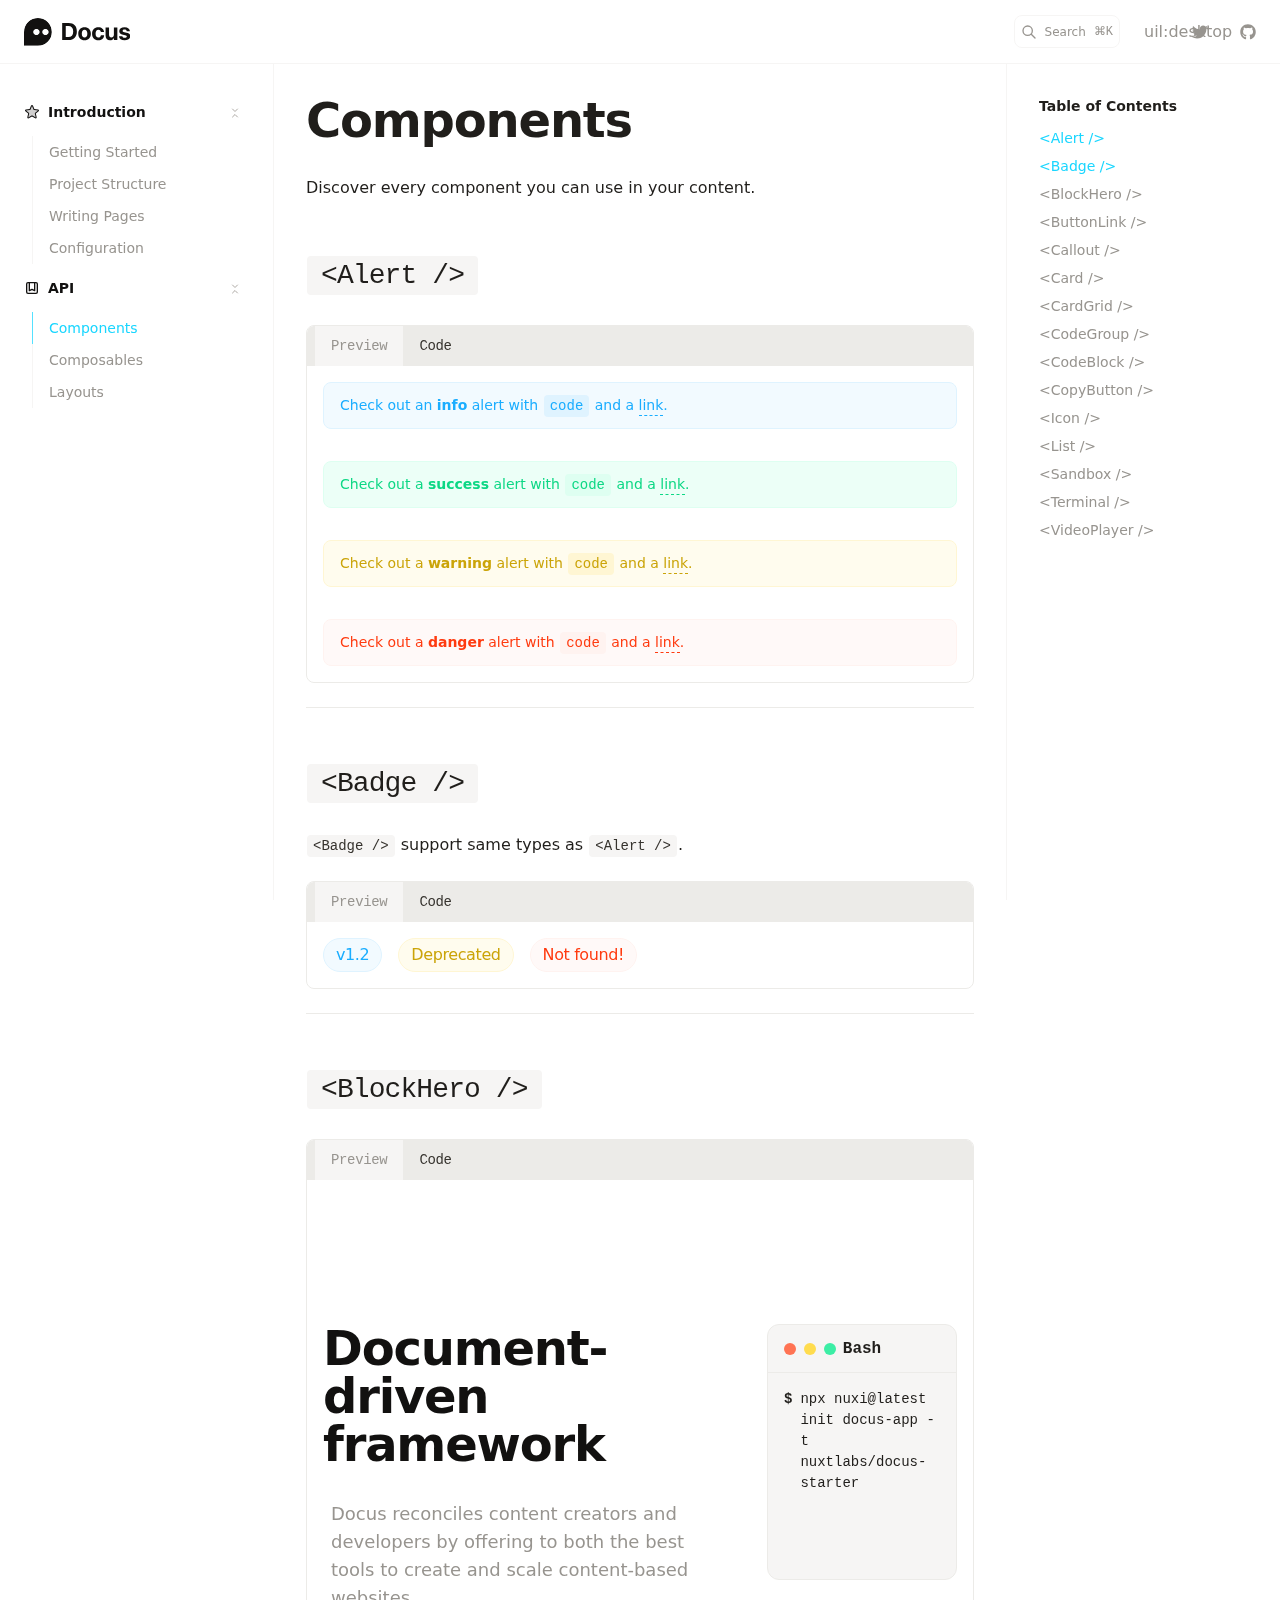
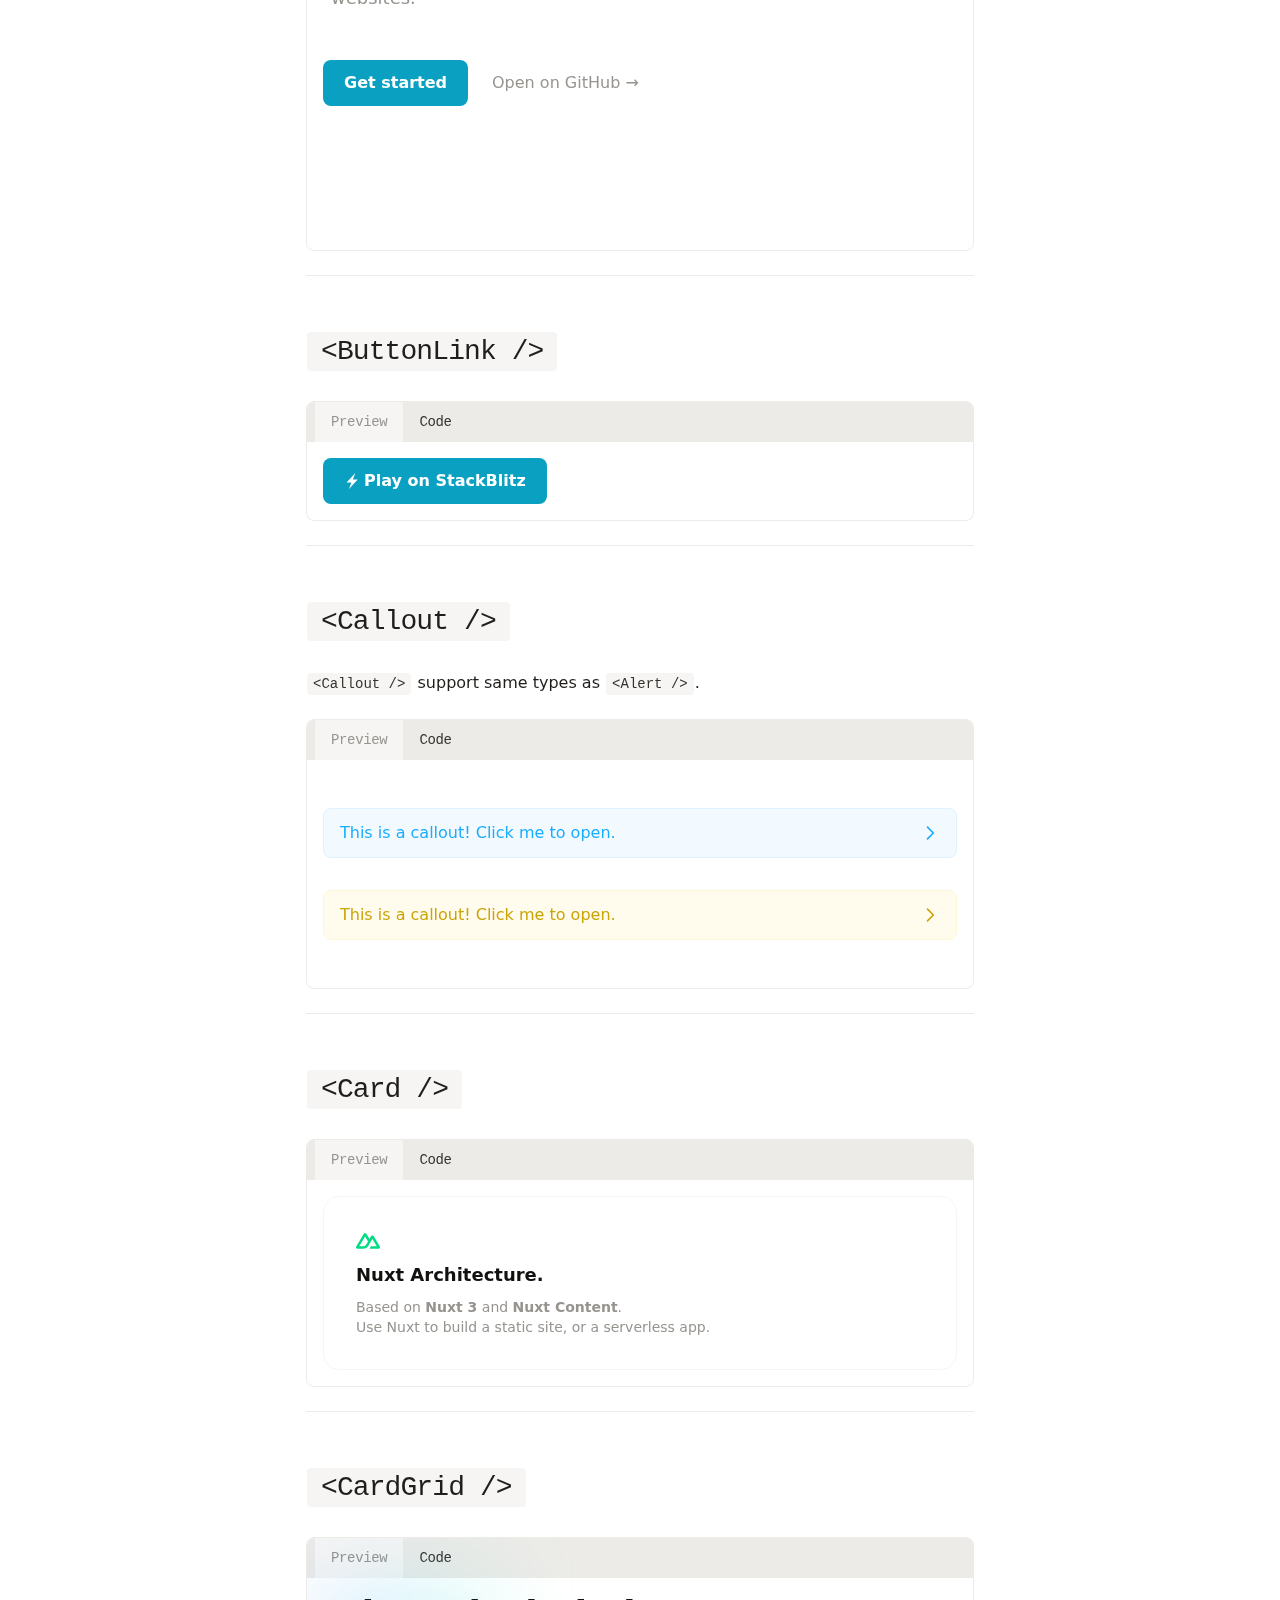
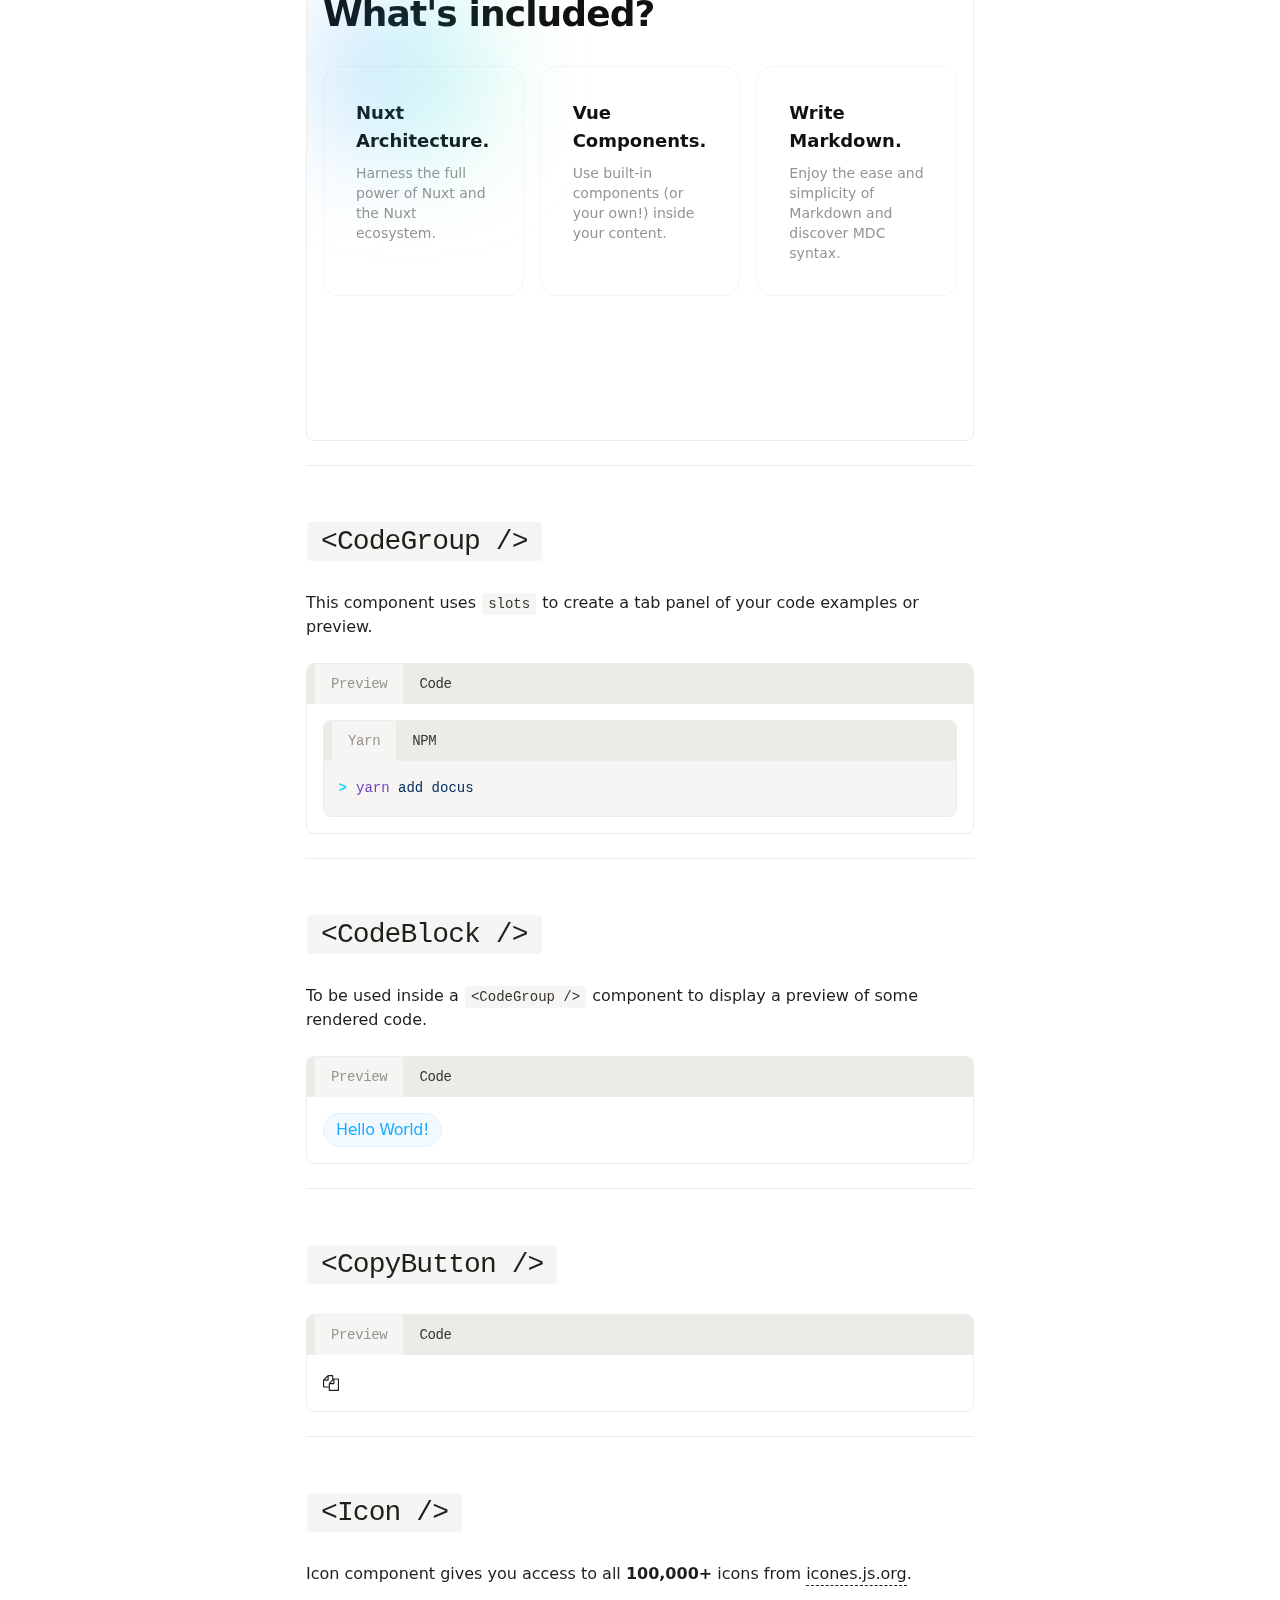
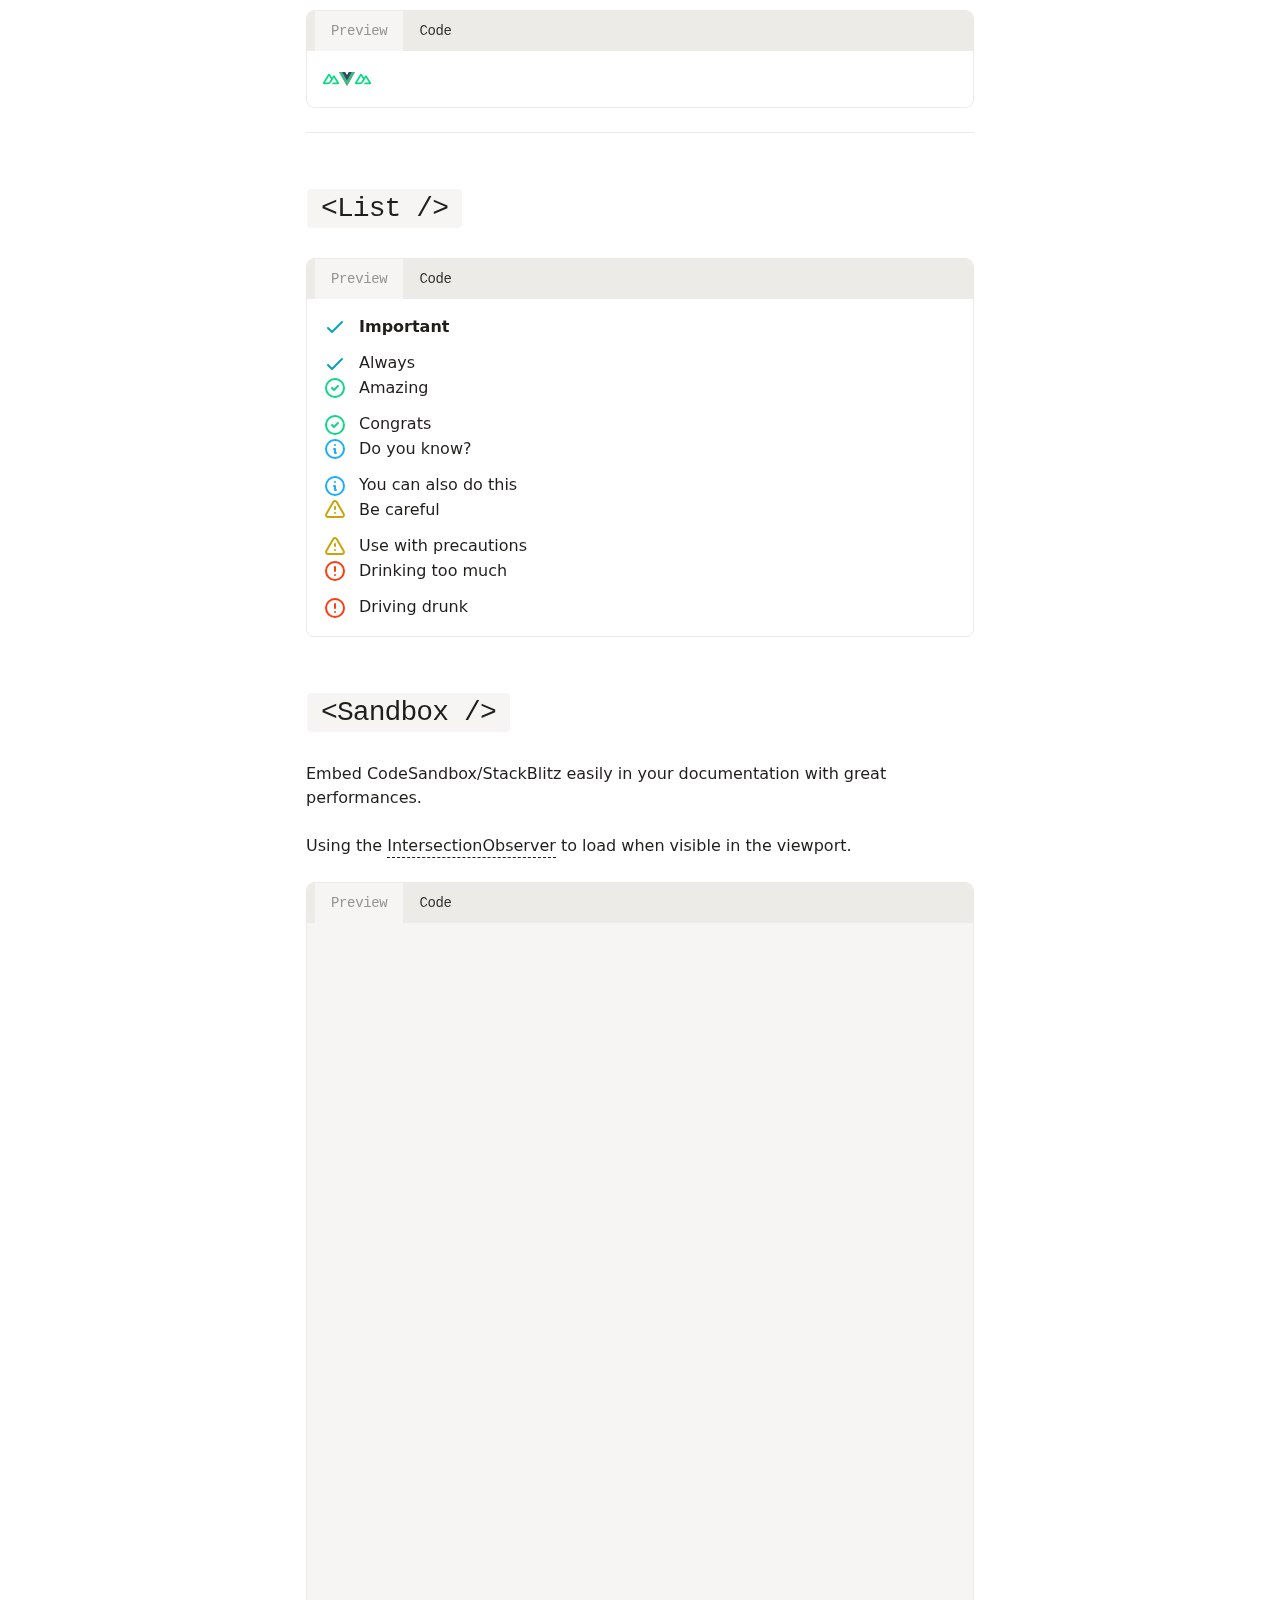
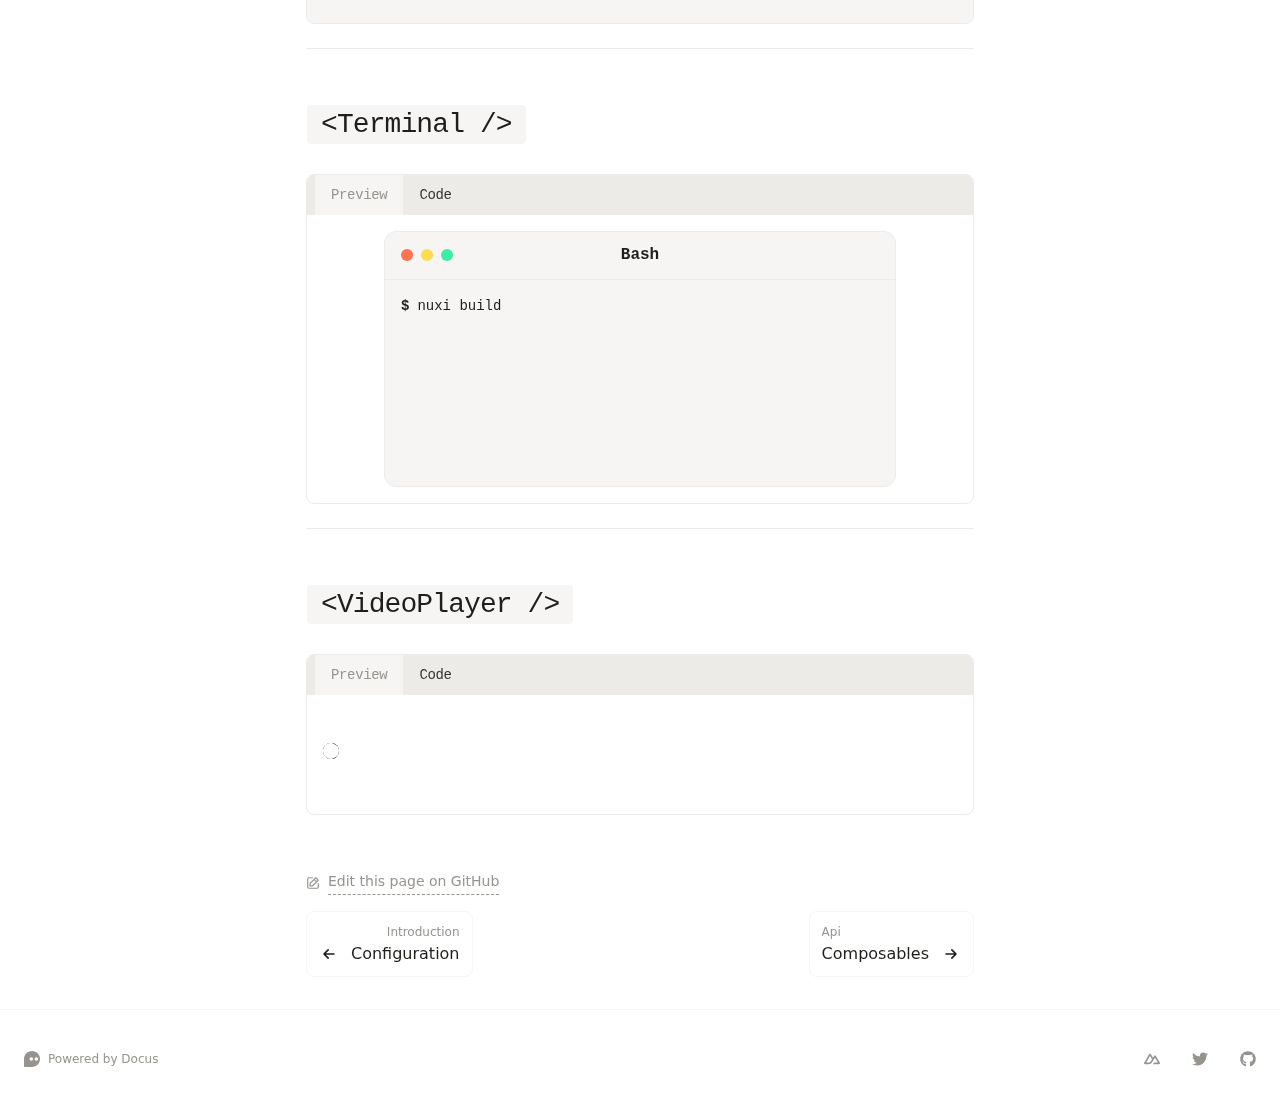
==== commit c221dfcc: "Deploying to gh-pages from @ farnabaz/docus-dev-6@d955dcdbc79cb96156dbae95147ed6fd276d21f1 🚀" ====
--- a/api/components/index.html
+++ b/api/components/index.html
@@ -1,144 +1,239 @@
-<!DOCTYPE html>
-<html lang="en">
-<head><meta charset="utf-8">
+<!DOCTYPE html><html  lang="en"><head><meta charset="utf-8">
+<meta name="viewport" content="width=device-width, initial-scale=1">
 <title>Components · Docus</title>
-<meta name="viewport" content="width=device-width, initial-scale=1">
 <meta name="twitter:card" content="summary_large_image">
 <meta property="og:image" content="https://user-images.githubusercontent.com/904724/185365452-87b7ca7b-6030-4813-a2db-5e65c785bf88.png">
 <meta property="og:title" content="Components">
 <meta name="description" content="Discover every component you can use in your content.">
-<meta property="og:description" content="Discover every component you can use in your content."><link rel="preload" as="fetch" crossorigin="anonymous" href="/api/components/_payload.json"><style id="pinceau-theme">@media { :root {--pinceau-mq: initial; --docus-loadingBar-gradientColorStop3: #0047e1;--docus-loadingBar-gradientColorStop2: #34cdfe;--docus-loadingBar-gradientColorStop1: #00dc82;--docus-loadingBar-height: 3px;--docus-readableLine: 78ch;--docus-footer-height: 145px;--docus-header-height: 64px;--prose-code-inline-padding: 0.2rem 0.375rem 0.2rem 0.375rem;--prose-code-block-backdropFilter: contrast(1);--prose-code-block-border-style: solid;--prose-code-block-border-width: 1px;--prose-tbody-tr-borderBottom-style: dashed;--prose-tbody-tr-borderBottom-width: 1px;--prose-th-textAlign: inherit;--prose-thead-borderBottom-style: solid;--prose-thead-borderBottom-width: 1px;--prose-thead-border-style: solid;--prose-thead-border-width: 0px;--prose-table-textAlign: start;--prose-hr-width: 1px;--prose-hr-style: solid;--prose-li-listStylePosition: outside;--prose-ol-li-markerColor: currentColor;--prose-ol-paddingInlineStart: 21px;--prose-ol-listStyleType: decimal;--prose-ul-li-markerColor: currentColor;--prose-ul-paddingInlineStart: 21px;--prose-ul-listStyleType: disc;--prose-blockquote-border-style: solid;--prose-blockquote-border-width: 4px;--prose-blockquote-quotes: '201C' '201D' '2018' '2019';--prose-blockquote-paddingInlineStart: 24px;--prose-a-code-color-hover: currentColor;--prose-a-code-color-static: currentColor;--prose-a-hasCode-borderBottom: none;--prose-a-border-distance: 2px;--prose-a-border-color-hover: currentColor;--prose-a-border-color-static: currentColor;--prose-a-border-style-hover: solid;--prose-a-border-style-static: dashed;--prose-a-border-width: 1px;--prose-a-color-static: inherit;--prose-a-textDecoration: none;--prose-h6-margin: 3rem 0 2rem;--prose-h5-margin: 3rem 0 2rem;--prose-h4-margin: 3rem 0 2rem;--prose-h3-margin: 3rem 0 2rem;--prose-h2-margin: 3rem 0 2rem;--prose-h1-margin: 0 0 2rem;--typography-lead-loose: 2;--typography-lead-relaxed: 1.625;--typography-lead-normal: 1.5;--typography-lead-snug: 1.375;--typography-lead-tight: 1.25;--typography-lead-none: 1;--typography-lead-10: 2.5rem;--typography-lead-9: 2.25rem;--typography-lead-8: 2rem;--typography-lead-7: 1.75rem;--typography-lead-6: 1.5rem;--typography-lead-5: 1.25rem;--typography-lead-4: 1rem;--typography-lead-3: .75rem;--typography-lead-2: .5rem;--typography-lead-1: .025rem;--typography-fontWeight-black: 900;--typography-fontWeight-extrabold: 800;--typography-fontWeight-bold: 700;--typography-fontWeight-semibold: 600;--typography-fontWeight-medium: 500;--typography-fontWeight-normal: 400;--typography-fontWeight-light: 300;--typography-fontWeight-extralight: 200;--typography-fontWeight-thin: 100;--typography-fontSize-9xl: 128px;--typography-fontSize-8xl: 96px;--typography-fontSize-7xl: 72px;--typography-fontSize-6xl: 60px;--typography-fontSize-5xl: 48px;--typography-fontSize-4xl: 36px;--typography-fontSize-3xl: 30px;--typography-fontSize-2xl: 24px;--typography-fontSize-xl: 20px;--typography-fontSize-lg: 18px;--typography-fontSize-base: 16px;--typography-fontSize-sm: 14px;--typography-fontSize-xs: 12px;--typography-letterSpacing-wide: 0.025em;--typography-letterSpacing-tight: -0.025em;--typography-verticalMargin-base: 24px;--typography-verticalMargin-sm: 16px;--elements-border-secondary-hover: [object Object];--elements-backdrop-background: #fffc;--elements-backdrop-filter: saturate(200%) blur(20px);--elements-container-maxWidth: 80rem;--lead-loose: 2;--lead-relaxed: 1.625;--lead-normal: 1.5;--lead-snug: 1.375;--lead-tight: 1.25;--lead-none: 1;--lead-10: 2.5rem;--lead-9: 2.25rem;--lead-8: 2rem;--lead-7: 1.75rem;--lead-6: 1.5rem;--lead-5: 1.25rem;--lead-4: 1rem;--lead-3: .75rem;--lead-2: .5rem;--lead-1: .025rem;--letterSpacing-widest: 0.1em;--letterSpacing-wider: 0.05em;--letterSpacing-wide: 0.025em;--letterSpacing-normal: 0em;--letterSpacing-tight: -0.025em;--letterSpacing-tighter: -0.05em;--fontSize-9xl: 8rem;--fontSize-8xl: 6rem;--fontSize-7xl: 4.5rem;--fontSize-6xl: 3.75rem;--fontSize-5xl: 3rem;--fontSize-4xl: 2.25rem;--fontSize-3xl: 1.875rem;--fontSize-2xl: 1.5rem;--fontSize-xl: 1.25rem;--fontSize-lg: 1.125rem;--fontSize-base: 1rem;--fontSize-sm: 0.875rem;--fontSize-xs: 0.75rem;--fontWeight-black: 900;--fontWeight-extrabold: 800;--fontWeight-bold: 700;--fontWeight-semibold: 600;--fontWeight-medium: 500;--fontWeight-normal: 400;--fontWeight-light: 300;--fontWeight-extralight: 200;--fontWeight-thin: 100;--font-mono: ui-monospace, SFMono-Regular, Menlo, Monaco, Consolas, Liberation Mono, Courier New, monospace;--font-serif: ui-serif, Georgia, Cambria, Times New Roman, Times, serif;--font-sans: ui-sans-serif, system-ui, -apple-system, BlinkMacSystemFont, Segoe UI, Roboto, Helvetica Neue, Arial, Noto Sans, sans-serif, Apple Color Emoji, Segoe UI Emoji, Segoe UI Symbol, Noto Color Emoji;--opacity-total: 1;--opacity-high: 0.8;--opacity-medium: 0.5;--opacity-soft: 0.3;--opacity-light: 0.15;--opacity-bright: 0.1;--opacity-noOpacity: 0;--borderWidth-lg: 3px;--borderWidth-md: 2px;--borderWidth-sm: 1px;--borderWidth-noBorder: 0;--space-rem-875: 0.875rem;--space-rem-625: 0.625rem;--space-rem-375: 0.375rem;--space-rem-125: 0.125rem;--space-px: 1px;--space-128: 32rem;--space-96: 24rem;--space-80: 20rem;--space-72: 18rem;--space-64: 16rem;--space-60: 15rem;--space-56: 14rem;--space-52: 13rem;--space-48: 12rem;--space-44: 11rem;--space-40: 10rem;--space-36: 9rem;--space-32: 8rem;--space-28: 7rem;--space-24: 6rem;--space-20: 5rem;--space-16: 4rem;--space-14: 3.5rem;--space-12: 3rem;--space-11: 2.75rem;--space-10: 2.5rem;--space-9: 2.25rem;--space-8: 2rem;--space-7: 1.75rem;--space-6: 1.5rem;--space-5: 1.25rem;--space-4: 1rem;--space-3: 0.75rem;--space-2: 0.5rem;--space-1: 0.25rem;--space-0: 0px;--size-full: 100%;--size-7xl: 80rem;--size-6xl: 72rem;--size-5xl: 64rem;--size-4xl: 56rem;--size-3xl: 48rem;--size-2xl: 42rem;--size-xl: 36rem;--size-lg: 32rem;--size-md: 28rem;--size-sm: 24rem;--size-xs: 20rem;--size-200: 200px;--size-104: 104px;--size-80: 80px;--size-64: 64px;--size-56: 56px;--size-48: 48px;--size-40: 40px;--size-32: 32px;--size-24: 24px;--size-20: 20px;--size-16: 16px;--size-12: 12px;--size-8: 8px;--size-6: 6px;--size-4: 4px;--size-2: 2px;--size-0: 0px;--radii-full: 9999px;--radii-3xl: 1.75rem;--radii-2xl: 1.5rem;--radii-xl: 1rem;--radii-lg: 0.75rem;--radii-md: 0.5rem;--radii-sm: 0.375rem;--radii-xs: 0.25rem;--radii-2xs: 0.125rem;--radii-none: 0px;--shadow-none: 0px 0px 0px 0px transparent;--height-screen: 100vh;--width-screen: 100vw;--color-primary-900: #001A1F;--color-primary-800: #00232B;--color-primary-700: #024757;--color-primary-600: #09A0C1;--color-primary-500: #1AD6FF;--color-primary-400: #55E1FF;--color-primary-300: #82E3FF;--color-primary-200: #C5F2FF;--color-primary-100: #DCF7FF;--color-primary-50: #F1FCFF;--color-ruby-900: #380011;--color-ruby-800: #700021;--color-ruby-700: #a90032;--color-ruby-600: #e10043;--color-ruby-500: #ff1a5e;--color-ruby-400: #ff4079;--color-ruby-300: #ff6694;--color-ruby-200: #ff8dae;--color-ruby-100: #ffb3c9;--color-ruby-50: #ffd9e4;--color-pink-900: #380025;--color-pink-800: #70004b;--color-pink-700: #a90070;--color-pink-600: #e10095;--color-pink-500: #ff1ab2;--color-pink-400: #ff40bf;--color-pink-300: #ff66cc;--color-pink-200: #ff8dd8;--color-pink-100: #ffb3e5;--color-pink-50: #ffd9f2;--color-purple-900: #190038;--color-purple-800: #330070;--color-purple-700: #4c00a9;--color-purple-600: #6500e1;--color-purple-500: #811aff;--color-purple-400: #9640ff;--color-purple-300: #ab66ff;--color-purple-200: #c08dff;--color-purple-100: #d5b3ff;--color-purple-50: #ead9ff;--color-royalblue-900: #0b0531;--color-royalblue-800: #160a62;--color-royalblue-700: #211093;--color-royalblue-600: #2c15c4;--color-royalblue-500: #4127e8;--color-royalblue-400: #614bec;--color-royalblue-300: #806ff0;--color-royalblue-200: #a093f3;--color-royalblue-100: #c0b7f7;--color-royalblue-50: #dfdbfb;--color-indigoblue-900: #001238;--color-indigoblue-800: #002370;--color-indigoblue-700: #0035a9;--color-indigoblue-600: #0047e1;--color-indigoblue-500: #1a62ff;--color-indigoblue-400: #407cff;--color-indigoblue-300: #6696ff;--color-indigoblue-200: #8db0ff;--color-indigoblue-100: #b3cbff;--color-indigoblue-50: #d9e5ff;--color-blue-900: #00131D;--color-blue-800: #002235;--color-blue-700: #014267;--color-blue-600: #0069A6;--color-blue-500: #1AADFF;--color-blue-400: #64C7FF;--color-blue-300: #A1DDFF;--color-blue-200: #C6EAFF;--color-blue-100: #DFF3FF;--color-blue-50: #F2FAFF;--color-lightblue-900: #002e38;--color-lightblue-800: #005c70;--color-lightblue-700: #008aa9;--color-lightblue-600: #00b9e1;--color-lightblue-500: #1ad6ff;--color-lightblue-400: #40ddff;--color-lightblue-300: #66e4ff;--color-lightblue-200: #8deaff;--color-lightblue-100: #b3f1ff;--color-lightblue-50: #d9f8ff;--color-teal-900: #062a28;--color-teal-800: #0b544f;--color-teal-700: #117d77;--color-teal-600: #16a79e;--color-teal-500: #1cd1c6;--color-teal-400: #36e4da;--color-teal-300: #5fe9e1;--color-teal-200: #87efe9;--color-teal-100: #aff4f0;--color-teal-50: #d7faf8;--color-pear-900: #2a2b09;--color-pear-800: #545512;--color-pear-700: #7e801b;--color-pear-600: #a8aa24;--color-pear-500: #d0d32f;--color-pear-400: #d8da52;--color-pear-300: #e0e274;--color-pear-200: #e8e997;--color-pear-100: #eff0ba;--color-pear-50: #f7f8dc;--color-red-900: #1C0301;--color-red-800: #340A01;--color-red-700: #701704;--color-red-600: #BB2402;--color-red-500: #FF3B10;--color-red-400: #FF7353;--color-red-300: #FFA692;--color-red-200: #FFDED7;--color-red-100: #FFF3F0;--color-red-50: #FFF9F8;--color-orange-900: #381800;--color-orange-800: #702f00;--color-orange-700: #a94700;--color-orange-600: #e15e00;--color-orange-500: #ff7a1a;--color-orange-400: #ff9040;--color-orange-300: #ffa666;--color-orange-200: #ffbd8d;--color-orange-100: #ffd3b3;--color-orange-50: #ffe9d9;--color-yellow-900: #1B1500;--color-yellow-800: #292100;--color-yellow-700: #614E02;--color-yellow-600: #CBA408;--color-yellow-500: #FBCA05;--color-yellow-400: #FFDC4E;--color-yellow-300: #FFE372;--color-yellow-200: #FFF0B1;--color-yellow-100: #FFF6D3;--color-yellow-50: #FFFCEE;--color-green-900: #00190F;--color-green-800: #002817;--color-green-700: #006037;--color-green-600: #00B467;--color-green-500: #0DD885;--color-green-400: #3CEEA5;--color-green-300: #86FBCB;--color-green-200: #C3FFE6;--color-green-100: #DEFFF1;--color-green-50: #ECFFF7;--color-gray-900: #121110;--color-gray-800: #201E1B;--color-gray-700: #36332E;--color-gray-600: #67635D;--color-gray-500: #97948F;--color-gray-400: #ADA9A4;--color-gray-300: #DBD9D3;--color-gray-200: #ECEBE8;--color-gray-100: #F6F5F4;--color-gray-50: #FBFBFB;--color-black: #0B0A0A;--color-white: #ffffff;--media-portrait: only screen and (orientation: portrait);--media-landscape: only screen and (orientation: landscape);--media-rm: (prefers-reduced-motion: reduce);--media-2xl: (min-width: 1536px);--media-xl: (min-width: 1280px);--media-lg: (min-width: 1024px);--media-md: (min-width: 768px);--media-sm: (min-width: 640px);--media-xs: (min-width: 475px);--docus-footer-padding: var(--space-4) 0;--docus-header-title-color-hover: var(--color-primary-500);--docus-header-title-color-static: var(--color-gray-900);--docus-header-title-fontWeight: var(--fontWeight-bold);--docus-header-title-fontSize: var(--fontSize-2xl);--docus-header-logo-height: var(--space-6);--docus-body-fontFamily: var(--font-sans);--docus-body-color: var(--color-gray-800);--docus-body-backgroundColor: var(--color-white);--prose-code-inline-fontWeight: var(--typography-fontWeight-normal);--prose-code-inline-fontSize: var(--typography-fontSize-sm);--prose-code-inline-borderRadius: var(--radii-xs);--prose-code-block-pre-padding: var(--typography-verticalMargin-sm);--prose-code-block-margin: var(--typography-verticalMargin-base) 0;--prose-code-block-fontSize: var(--typography-fontSize-sm);--prose-tbody-code-inline-fontSize: var(--typography-fontSize-sm);--prose-tbody-td-padding: var(--typography-verticalMargin-sm);--prose-th-fontWeight: var(--typography-fontWeight-semibold);--prose-th-padding: 0 var(--typography-verticalMargin-sm) var(--typography-verticalMargin-sm) var(--typography-verticalMargin-sm);--prose-table-lineHeight: var(--typography-lead-6);--prose-table-fontSize: var(--typography-fontSize-sm);--prose-table-margin: var(--typography-verticalMargin-base) 0;--prose-hr-margin: var(--typography-verticalMargin-base) 0;--prose-li-margin: var(--typography-verticalMargin-sm) 0;--prose-ol-margin: var(--typography-verticalMargin-base) 0;--prose-ul-margin: var(--typography-verticalMargin-base) 0;--prose-blockquote-margin: var(--typography-verticalMargin-base) 0;--prose-a-code-border-style: var(--prose-a-border-style-static);--prose-a-code-border-width: var(--prose-a-border-width);--prose-a-fontWeight: var(--typography-fontWeight-medium);--prose-img-margin: var(--typography-verticalMargin-base) 0;--prose-strong-fontWeight: var(--typography-fontWeight-semibold);--prose-h6-iconSize: var(--typography-fontSize-base);--prose-h6-fontWeight: var(--typography-fontWeight-semibold);--prose-h6-lineHeight: var(--typography-lead-normal);--prose-h6-fontSize: var(--typography-fontSize-lg);--prose-h5-iconSize: var(--typography-fontSize-lg);--prose-h5-fontWeight: var(--typography-fontWeight-semibold);--prose-h5-lineHeight: var(--typography-lead-snug);--prose-h5-fontSize: var(--typography-fontSize-xl);--prose-h4-iconSize: var(--typography-fontSize-lg);--prose-h4-letterSpacing: var(--typography-letterSpacing-tight);--prose-h4-fontWeight: var(--typography-fontWeight-semibold);--prose-h4-lineHeight: var(--typography-lead-snug);--prose-h4-fontSize: var(--typography-fontSize-2xl);--prose-h3-iconSize: var(--typography-fontSize-xl);--prose-h3-letterSpacing: var(--typography-letterSpacing-tight);--prose-h3-fontWeight: var(--typography-fontWeight-semibold);--prose-h3-lineHeight: var(--typography-lead-snug);--prose-h3-fontSize: var(--typography-fontSize-3xl);--prose-h2-iconSize: var(--typography-fontSize-2xl);--prose-h2-letterSpacing: var(--typography-letterSpacing-tight);--prose-h2-fontWeight: var(--typography-fontWeight-semibold);--prose-h2-lineHeight: var(--typography-lead-tight);--prose-h2-fontSize: var(--typography-fontSize-4xl);--prose-h1-iconSize: var(--typography-fontSize-3xl);--prose-h1-letterSpacing: var(--typography-letterSpacing-tight);--prose-h1-fontWeight: var(--typography-fontWeight-bold);--prose-h1-lineHeight: var(--typography-lead-tight);--prose-h1-fontSize: var(--typography-fontSize-5xl);--prose-p-br-margin: var(--typography-verticalMargin-base) 0 0 0;--prose-p-margin: var(--typography-verticalMargin-base) 0;--prose-p-lineHeight: var(--typography-lead-normal);--prose-p-fontSize: var(--typography-fontSize-base);--typography-color-secondary-900: var(--color-gray-900);--typography-color-secondary-800: var(--color-gray-800);--typography-color-secondary-700: var(--color-gray-700);--typography-color-secondary-600: var(--color-gray-600);--typography-color-secondary-500: var(--color-gray-500);--typography-color-secondary-400: var(--color-gray-400);--typography-color-secondary-300: var(--color-gray-300);--typography-color-secondary-200: var(--color-gray-200);--typography-color-secondary-100: var(--color-gray-100);--typography-color-secondary-50: var(--color-gray-50);--typography-color-primary-900: var(--color-primary-900);--typography-color-primary-800: var(--color-primary-800);--typography-color-primary-700: var(--color-primary-700);--typography-color-primary-600: var(--color-primary-600);--typography-color-primary-500: var(--color-primary-500);--typography-color-primary-400: var(--color-primary-400);--typography-color-primary-300: var(--color-primary-300);--typography-color-primary-200: var(--color-primary-200);--typography-color-primary-100: var(--color-primary-100);--typography-color-primary-50: var(--color-primary-50);--typography-font-code: var(--font-mono);--typography-font-body: var(--font-sans);--typography-font-display: var(--font-sans);--typography-body-backgroundColor: var(--color-white);--typography-body-color: var(--color-black);--elements-state-danger-borderColor-secondary: var(--color-red-200);--elements-state-danger-borderColor-primary: var(--color-red-100);--elements-state-danger-backgroundColor-secondary: var(--color-red-100);--elements-state-danger-backgroundColor-primary: var(--color-red-50);--elements-state-danger-color-secondary: var(--color-red-600);--elements-state-danger-color-primary: var(--color-red-500);--elements-state-warning-borderColor-secondary: var(--color-yellow-200);--elements-state-warning-borderColor-primary: var(--color-yellow-100);--elements-state-warning-backgroundColor-secondary: var(--color-yellow-100);--elements-state-warning-backgroundColor-primary: var(--color-yellow-50);--elements-state-warning-color-secondary: var(--color-yellow-700);--elements-state-warning-color-primary: var(--color-yellow-600);--elements-state-success-borderColor-secondary: var(--color-green-200);--elements-state-success-borderColor-primary: var(--color-green-100);--elements-state-success-backgroundColor-secondary: var(--color-green-100);--elements-state-success-backgroundColor-primary: var(--color-green-50);--elements-state-success-color-secondary: var(--color-green-600);--elements-state-success-color-primary: var(--color-green-500);--elements-state-info-borderColor-secondary: var(--color-blue-200);--elements-state-info-borderColor-primary: var(--color-blue-100);--elements-state-info-backgroundColor-secondary: var(--color-blue-100);--elements-state-info-backgroundColor-primary: var(--color-blue-50);--elements-state-info-color-secondary: var(--color-blue-600);--elements-state-info-color-primary: var(--color-blue-500);--elements-state-primary-borderColor-secondary: var(--color-primary-200);--elements-state-primary-borderColor-primary: var(--color-primary-100);--elements-state-primary-backgroundColor-secondary: var(--color-primary-100);--elements-state-primary-backgroundColor-primary: var(--color-primary-50);--elements-state-primary-color-secondary: var(--color-primary-700);--elements-state-primary-color-primary: var(--color-primary-600);--elements-surface-secondary-backgroundColor: var(--color-gray-200);--elements-surface-primary-backgroundColor: var(--color-gray-100);--elements-surface-background-base: var(--color-gray-100);--elements-border-secondary-static: var(--color-gray-200);--elements-border-primary-hover: var(--color-gray-200);--elements-border-primary-static: var(--color-gray-100);--elements-container-padding-md: var(--space-6);--elements-container-padding-sm: var(--space-6);--elements-container-padding-xs: var(--space-4);--elements-container-padding-mobile: var(--space-4);--elements-text-secondary-color-hover: var(--color-gray-700);--elements-text-secondary-color-static: var(--color-gray-500);--elements-text-primary-color-static: var(--color-gray-900);--text-6xl-lineHeight: var(--lead-none);--text-6xl-fontSize: var(--fontSize-6xl);--text-5xl-lineHeight: var(--lead-none);--text-5xl-fontSize: var(--fontSize-5xl);--text-4xl-lineHeight: var(--lead-10);--text-4xl-fontSize: var(--fontSize-4xl);--text-3xl-lineHeight: var(--lead-9);--text-3xl-fontSize: var(--fontSize-3xl);--text-2xl-lineHeight: var(--lead-8);--text-2xl-fontSize: var(--fontSize-2xl);--text-xl-lineHeight: var(--lead-7);--text-xl-fontSize: var(--fontSize-xl);--text-lg-lineHeight: var(--lead-7);--text-lg-fontSize: var(--fontSize-lg);--text-base-lineHeight: var(--lead-6);--text-base-fontSize: var(--fontSize-base);--text-sm-lineHeight: var(--lead-5);--text-sm-fontSize: var(--fontSize-sm);--text-xs-lineHeight: var(--lead-4);--text-xs-fontSize: var(--fontSize-xs);--color-shadow: var(--color-gray-400);--color-secondary-900: var(--color-gray-900);--color-secondary-800: var(--color-gray-800);--color-secondary-700: var(--color-gray-700);--color-secondary-600: var(--color-gray-600);--color-secondary-500: var(--color-gray-500);--color-secondary-400: var(--color-gray-400);--color-secondary-300: var(--color-gray-300);--color-secondary-200: var(--color-gray-200);--color-secondary-100: var(--color-gray-100);--color-secondary-50: var(--color-gray-50);--prose-code-inline-backgroundColor: var(--typography-color-secondary-100);--prose-code-inline-color: var(--typography-color-secondary-700);--prose-code-block-backgroundColor: var(--typography-color-secondary-100);--prose-code-block-color: var(--typography-color-secondary-700);--prose-code-block-border-color: var(--typography-color-secondary-200);--prose-tbody-tr-borderBottom-color: var(--typography-color-secondary-200);--prose-th-color: var(--typography-color-secondary-600);--prose-thead-borderBottom-color: var(--typography-color-secondary-200);--prose-thead-border-color: var(--typography-color-secondary-300);--prose-hr-color: var(--typography-color-secondary-200);--prose-blockquote-border-color: var(--typography-color-secondary-200);--prose-blockquote-color: var(--typography-color-secondary-500);--prose-a-code-background-hover: var(--typography-color-primary-50);--prose-a-code-border-color-hover: var(--typography-color-primary-500);--prose-a-code-border-color-static: var(--typography-color-secondary-400);--prose-a-color-hover: var(--typography-color-primary-500);--shadow-2xl: 0px 25px 50px -12px var(--color-shadow);--shadow-xl: 0px 20px 25px -5px var(--color-shadow), 0px 8px 10px -6px var(--color-shadow);--shadow-lg: 0px 10px 15px -3px var(--color-shadow), 0px 4px 6px -4px var(--color-shadow);--shadow-md: 0px 4px 6px -1px var(--color-shadow), 0px 2px 4px -2px var(--color-shadow);--shadow-sm: 0px 1px 3px 0px var(--color-shadow), 0px 1px 2px -1px var(--color-shadow);--shadow-xs: 0px 1px 2px 0px var(--color-shadow); } }@media { :root.dark {--pinceau-mq: dark; --prose-code-block-backdropFilter: contrast(1);--prose-ol-li-markerColor: currentColor;--prose-ul-li-markerColor: currentColor;--prose-a-code-color-hover: currentColor;--prose-a-code-color-static: currentColor;--prose-a-border-color-hover: currentColor;--prose-a-border-color-static: currentColor;--prose-a-color-static: inherit;--elements-backdrop-background: #0c0d0ccc;--docus-header-title-color-static: var(--color-gray-100);--docus-body-color: var(--color-gray-200);--docus-body-backgroundColor: var(--color-black);--typography-body-backgroundColor: var(--color-black);--typography-body-color: var(--color-white);--elements-state-danger-borderColor-secondary: var(--color-red-700);--elements-state-danger-borderColor-primary: var(--color-red-800);--elements-state-danger-backgroundColor-secondary: var(--color-red-800);--elements-state-danger-backgroundColor-primary: var(--color-red-900);--elements-state-danger-color-secondary: var(--color-red-200);--elements-state-danger-color-primary: var(--color-red-300);--elements-state-warning-borderColor-secondary: var(--color-yellow-700);--elements-state-warning-borderColor-primary: var(--color-yellow-800);--elements-state-warning-backgroundColor-secondary: var(--color-yellow-800);--elements-state-warning-backgroundColor-primary: var(--color-yellow-900);--elements-state-warning-color-secondary: var(--color-yellow-200);--elements-state-warning-color-primary: var(--color-yellow-400);--elements-state-success-borderColor-secondary: var(--color-green-700);--elements-state-success-borderColor-primary: var(--color-green-800);--elements-state-success-backgroundColor-secondary: var(--color-green-800);--elements-state-success-backgroundColor-primary: var(--color-green-900);--elements-state-success-color-secondary: var(--color-green-200);--elements-state-success-color-primary: var(--color-green-400);--elements-state-info-borderColor-secondary: var(--color-blue-700);--elements-state-info-borderColor-primary: var(--color-blue-800);--elements-state-info-backgroundColor-secondary: var(--color-blue-800);--elements-state-info-backgroundColor-primary: var(--color-blue-900);--elements-state-info-color-secondary: var(--color-blue-200);--elements-state-info-color-primary: var(--color-blue-400);--elements-state-primary-borderColor-secondary: var(--color-primary-700);--elements-state-primary-borderColor-primary: var(--color-primary-800);--elements-state-primary-backgroundColor-secondary: var(--color-primary-800);--elements-state-primary-backgroundColor-primary: var(--color-primary-900);--elements-state-primary-color-secondary: var(--color-primary-200);--elements-state-primary-color-primary: var(--color-primary-400);--elements-surface-secondary-backgroundColor: var(--color-gray-800);--elements-surface-primary-backgroundColor: var(--color-gray-900);--elements-surface-background-base: var(--color-gray-900);--elements-border-secondary-static: var(--color-gray-800);--elements-border-primary-hover: var(--color-gray-800);--elements-border-primary-static: var(--color-gray-900);--elements-text-secondary-color-hover: var(--color-gray-200);--elements-text-secondary-color-static: var(--color-gray-400);--elements-text-primary-color-static: var(--color-gray-50);--color-shadow: var(--color-gray-800);--prose-code-inline-backgroundColor: var(--typography-color-secondary-800);--prose-code-inline-color: var(--typography-color-secondary-200);--prose-code-block-backgroundColor: var(--typography-color-secondary-900);--prose-code-block-color: var(--typography-color-secondary-200);--prose-code-block-border-color: var(--typography-color-secondary-800);--prose-tbody-tr-borderBottom-color: var(--typography-color-secondary-800);--prose-th-color: var(--typography-color-secondary-400);--prose-thead-borderBottom-color: var(--typography-color-secondary-800);--prose-thead-border-color: var(--typography-color-secondary-600);--prose-hr-color: var(--typography-color-secondary-800);--prose-blockquote-border-color: var(--typography-color-secondary-700);--prose-blockquote-color: var(--typography-color-secondary-400);--prose-a-code-background-hover: var(--typography-color-primary-900);--prose-a-code-border-color-hover: var(--typography-color-primary-600);--prose-a-code-border-color-static: var(--typography-color-secondary-600);--prose-a-color-hover: var(--typography-color-primary-400); } }@media (min-width: 640px) { :root {--pinceau-mq: sm; --docus-footer-height: 100px;--docus-header-logo-height: var(--space-7); } }</style><style id="pinceau-runtime-hydratable">@media{.phy[--]{--puid:fEBO_x-v;}.pv-4j50zJ{padding-left:var(--elements-container-padding-mobile);padding-right:var(--elements-container-padding-mobile);}@media (min-width: 475px){.pv-4j50zJ{padding-left:var(--elements-container-padding-xs);padding-right:var(--elements-container-padding-xs);}}@media (min-width: 640px){.pv-4j50zJ{padding-left:var(--elements-container-padding-sm);padding-right:var(--elements-container-padding-sm);}}@media (min-width: 768px){.pv-4j50zJ{padding-left:var(--elements-container-padding-md);padding-right:var(--elements-container-padding-md);}}} @media{.phy[--]{--puid:nXNQLU-v;}.pv-kOX5vm{max-width:var(--elements-container-maxWidth);padding-left:var(--elements-container-padding-mobile);padding-right:var(--elements-container-padding-mobile);}@media (min-width: 475px){.pv-kOX5vm{padding-left:var(--elements-container-padding-xs);padding-right:var(--elements-container-padding-xs);}}@media (min-width: 640px){.pv-kOX5vm{padding-left:var(--elements-container-padding-sm);padding-right:var(--elements-container-padding-sm);}}@media (min-width: 768px){.pv-kOX5vm{padding-left:var(--elements-container-padding-md);padding-right:var(--elements-container-padding-md);}}} @media{.phy[--]{--puid:bWLRDs-c;}.pc-bWLRDs[data-v-614b3880]{---ym9-button-primary:var(--color-primary-600);---a23-button-secondary:var(--color-primary-500);}} @media{.phy[--]{--puid:bWLRDs-v;}.pv-6VQw3I{padding:var(--space-rem-625) var(--space-5);font-size:var(--text-base-fontSize);line-height:var(--text-base-lineHeight);}} @media{.phy[--]{--puid:vjQqEJ-c;}.pc-vjQqEJ[data-v-614b3880]{---ym9-button-primary:var(--color-primary-600);---a23-button-secondary:var(--color-primary-500);}} @media{.phy[--]{--puid:E2ngOA-c;}.pc-E2ngOA[data-v-139a2d4a]{---c-cn-top:0;---eih-inset-inline-start:auto;---if-b-inset-inline-end:auto;---ss-e-z-index:10;---wj8-max-width:10rem;---t33-height:10rem;---jfd-filter:blur(50px);---y-uj-background:linear-gradient(97.62deg, rgba(0, 71, 225, 0.22) 2.27%, rgba(26, 214, 255, 0.22) 50.88%, rgba(0, 220, 130, 0.22) 98.48%);}} </style><link rel="modulepreload" as="script" crossorigin href="/_nuxt/entry.138ef2fe.js"><link rel="preload" as="style" href="/_nuxt/entry.1de0b679.css"><link rel="modulepreload" as="script" crossorigin href="/_nuxt/document-driven.26b6af04.js"><link rel="modulepreload" as="script" crossorigin href="/_nuxt/DocumentDrivenEmpty.c79c2ada.js"><link rel="modulepreload" as="script" crossorigin href="/_nuxt/ContentRenderer.887dd93a.js"><link rel="modulepreload" as="script" crossorigin href="/_nuxt/ContentRendererMarkdown.d403cc4d.js"><link rel="modulepreload" as="script" crossorigin href="/_nuxt/DocumentDrivenNotFound.22b135f9.js"><link rel="preload" as="style" href="/_nuxt/DocumentDrivenNotFound.d0e8269f.css"><link rel="modulepreload" as="script" crossorigin href="/_nuxt/ButtonLink.fc944bf1.js"><link rel="preload" as="style" href="/_nuxt/ButtonLink.74c3aea5.css"><link rel="modulepreload" as="script" crossorigin href="/_nuxt/ContentSlot.4929beca.js"><link rel="modulepreload" as="script" crossorigin href="/_nuxt/IconDocus.8ab99afc.js"><link rel="modulepreload" as="script" crossorigin href="/_nuxt/default.2bae8351.js"><link rel="modulepreload" as="script" crossorigin href="/_nuxt/DocsPageLayout.5af836df.js"><link rel="preload" as="style" href="/_nuxt/DocsPageLayout.bb11d74b.css"><link rel="modulepreload" as="script" crossorigin href="/_nuxt/DocsAside.c3b1f0b9.js"><link rel="preload" as="style" href="/_nuxt/DocsAside.040d218a.css"><link rel="modulepreload" as="script" crossorigin href="/_nuxt/ProseCodeInline.8f41fe78.js"><link rel="preload" as="style" href="/_nuxt/ProseCodeInline.873c7ac7.css"><link rel="modulepreload" as="script" crossorigin href="/_nuxt/Alert.be4eec02.js"><link rel="preload" as="style" href="/_nuxt/Alert.dcca94b5.css"><link rel="modulepreload" as="script" crossorigin href="/_nuxt/DocsPageBottom.c421adaa.js"><link rel="preload" as="style" href="/_nuxt/DocsPageBottom.e85f49d2.css"><link rel="modulepreload" as="script" crossorigin href="/_nuxt/ProseA.da1f72ec.js"><link rel="preload" as="style" href="/_nuxt/ProseA.baee409d.css"><link rel="modulepreload" as="script" crossorigin href="/_nuxt/EditOnLink.vue.e4c00147.js"><link rel="modulepreload" as="script" crossorigin href="/_nuxt/DocsPrevNext.ead21da8.js"><link rel="preload" as="style" href="/_nuxt/DocsPrevNext.880e5371.css"><link rel="modulepreload" as="script" crossorigin href="/_nuxt/DocsToc.f96ea978.js"><link rel="preload" as="style" href="/_nuxt/DocsToc.e4e7d7b5.css"><link rel="modulepreload" as="script" crossorigin href="/_nuxt/DocsTocLinks.292b12a4.js"><link rel="preload" as="style" href="/_nuxt/DocsTocLinks.1c06e2f2.css"><link rel="modulepreload" as="script" crossorigin href="/_nuxt/EditOnLink.3725921e.js"><link rel="modulepreload" as="script" crossorigin href="/_nuxt/ProseH1.aa6c1a30.js"><link rel="preload" as="style" href="/_nuxt/ProseH1.48e3ee79.css"><link rel="modulepreload" as="script" crossorigin href="/_nuxt/ProseP.35df1984.js"><link rel="preload" as="style" href="/_nuxt/ProseP.b99f89cd.css"><link rel="modulepreload" as="script" crossorigin href="/_nuxt/ProseH2.b12cb650.js"><link rel="preload" as="style" href="/_nuxt/ProseH2.cc4fedda.css"><link rel="modulepreload" as="script" crossorigin href="/_nuxt/CodeGroup.2d4535ac.js"><link rel="preload" as="style" href="/_nuxt/CodeGroup.890662e9.css"><link rel="modulepreload" as="script" crossorigin href="/_nuxt/TabsHeader.07a5989c.js"><link rel="preload" as="style" href="/_nuxt/TabsHeader.f1dd239e.css"><link rel="modulepreload" as="script" crossorigin href="/_nuxt/ProseStrong.d9d15274.js"><link rel="preload" as="style" href="/_nuxt/ProseStrong.b01d4b3b.css"><link rel="modulepreload" as="script" crossorigin href="/_nuxt/ProseCode.a5aaea3f.js"><link rel="preload" as="style" href="/_nuxt/ProseCode.07e596a7.css"><link rel="modulepreload" as="script" crossorigin href="/_nuxt/index.c523da14.js"><link rel="modulepreload" as="script" crossorigin href="/_nuxt/SourceLink.aef77034.js"><link rel="modulepreload" as="script" crossorigin href="/_nuxt/ProseHr.0a5fa9c2.js"><link rel="preload" as="style" href="/_nuxt/ProseHr.51db3351.css"><link rel="modulepreload" as="script" crossorigin href="/_nuxt/Badge.590a7d61.js"><link rel="preload" as="style" href="/_nuxt/Badge.8408a4a3.css"><link rel="modulepreload" as="script" crossorigin href="/_nuxt/BlockHero.932b65fa.js"><link rel="preload" as="style" href="/_nuxt/BlockHero.159952b0.css"><link rel="modulepreload" as="script" crossorigin href="/_nuxt/Terminal.647e7864.js"><link rel="preload" as="style" href="/_nuxt/Terminal.2f29184f.css"><link rel="modulepreload" as="script" crossorigin href="/_nuxt/VideoPlayer.3e06b71c.js"><link rel="preload" as="style" href="/_nuxt/VideoPlayer.f1611332.css"><link rel="modulepreload" as="script" crossorigin href="/_nuxt/NuxtImg.vue.388eadaf.js"><link rel="modulepreload" as="script" crossorigin href="/_nuxt/Callout.8e1645b1.js"><link rel="preload" as="style" href="/_nuxt/Callout.f4810d25.css"><link rel="modulepreload" as="script" crossorigin href="/_nuxt/Card.1322cfbf.js"><link rel="preload" as="style" href="/_nuxt/Card.6d4d1e95.css"><link rel="modulepreload" as="script" crossorigin href="/_nuxt/CardGrid.ae1bb90f.js"><link rel="preload" as="style" href="/_nuxt/CardGrid.0dc99038.css"><link rel="modulepreload" as="script" crossorigin href="/_nuxt/Ellipsis.5d383f26.js"><link rel="preload" as="style" href="/_nuxt/Ellipsis.eca0c66a.css"><link rel="modulepreload" as="script" crossorigin href="/_nuxt/CopyButton.42132570.js"><link rel="modulepreload" as="script" crossorigin href="/_nuxt/List.3b975279.js"><link rel="preload" as="style" href="/_nuxt/List.06ab62c2.css"><link rel="modulepreload" as="script" crossorigin href="/_nuxt/Sandbox.85bc3129.js"><link rel="preload" as="style" href="/_nuxt/Sandbox.452b6404.css"><link rel="modulepreload" as="script" crossorigin href="/_nuxt/NuxtImg.4189b86b.js"><link rel="modulepreload" as="script" crossorigin href="/_nuxt/IconStackBlitz.175fc961.js"><link rel="prefetch" as="style" href="/_nuxt/page.b205ec83.css"><link rel="prefetch" as="script" crossorigin href="/_nuxt/page.7b2ae575.js"><link rel="prefetch" as="script" crossorigin href="/_nuxt/client-db.3a353c01.js"><link rel="prefetch" as="script" crossorigin href="/_nuxt/debug.ae5628e7.js"><link rel="prefetch" as="style" href="/_nuxt/useStudio.8ae2e8c9.css"><link rel="prefetch" as="script" crossorigin href="/_nuxt/useStudio.fc4a6bac.js"><link rel="prefetch" as="script" crossorigin href="/_nuxt/asyncData.a4f8b286.js"><link rel="prefetch" as="script" crossorigin href="/_nuxt/error-component.cee715bb.js"><link rel="stylesheet" href="/_nuxt/entry.1de0b679.css"><link rel="stylesheet" href="/_nuxt/DocumentDrivenNotFound.d0e8269f.css"><link rel="stylesheet" href="/_nuxt/ButtonLink.74c3aea5.css"><link rel="stylesheet" href="/_nuxt/DocsPageLayout.bb11d74b.css"><link rel="stylesheet" href="/_nuxt/DocsAside.040d218a.css"><link rel="stylesheet" href="/_nuxt/ProseCodeInline.873c7ac7.css"><link rel="stylesheet" href="/_nuxt/Alert.dcca94b5.css"><link rel="stylesheet" href="/_nuxt/DocsPageBottom.e85f49d2.css"><link rel="stylesheet" href="/_nuxt/ProseA.baee409d.css"><link rel="stylesheet" href="/_nuxt/DocsPrevNext.880e5371.css"><link rel="stylesheet" href="/_nuxt/DocsToc.e4e7d7b5.css"><link rel="stylesheet" href="/_nuxt/DocsTocLinks.1c06e2f2.css"><link rel="stylesheet" href="/_nuxt/ProseH1.48e3ee79.css"><link rel="stylesheet" href="/_nuxt/ProseP.b99f89cd.css"><link rel="stylesheet" href="/_nuxt/ProseH2.cc4fedda.css"><link rel="stylesheet" href="/_nuxt/CodeGroup.890662e9.css"><link rel="stylesheet" href="/_nuxt/TabsHeader.f1dd239e.css"><link rel="stylesheet" href="/_nuxt/ProseStrong.b01d4b3b.css"><link rel="stylesheet" href="/_nuxt/ProseCode.07e596a7.css"><link rel="stylesheet" href="/_nuxt/ProseHr.51db3351.css"><link rel="stylesheet" href="/_nuxt/Badge.8408a4a3.css"><link rel="stylesheet" href="/_nuxt/BlockHero.159952b0.css"><link rel="stylesheet" href="/_nuxt/Terminal.2f29184f.css"><link rel="stylesheet" href="/_nuxt/VideoPlayer.f1611332.css"><link rel="stylesheet" href="/_nuxt/Callout.f4810d25.css"><link rel="stylesheet" href="/_nuxt/Card.6d4d1e95.css"><link rel="stylesheet" href="/_nuxt/CardGrid.0dc99038.css"><link rel="stylesheet" href="/_nuxt/Ellipsis.eca0c66a.css"><link rel="stylesheet" href="/_nuxt/List.06ab62c2.css"><link rel="stylesheet" href="/_nuxt/Sandbox.452b6404.css"><script>"use strict";const w=window,de=document.documentElement,knownColorSchemes=["dark","light"],preference=window.localStorage.getItem("nuxt-color-mode")||"system";let value=preference==="system"?getColorScheme():preference;const forcedColorMode=de.getAttribute("data-color-mode-forced");forcedColorMode&&(value=forcedColorMode),addColorScheme(value),w["__NUXT_COLOR_MODE__"]={preference,value,getColorScheme,addColorScheme,removeColorScheme};function addColorScheme(e){const o=""+e+"",t="theme";de.classList?de.classList.add(o):de.className+=" "+o,t&&de.setAttribute("data-"+t,e)}function removeColorScheme(e){const o=""+e+"",t="theme";de.classList?de.classList.remove(o):de.className=de.className.replace(new RegExp(o,"g"),""),t&&de.removeAttribute("data-"+t)}function prefersColorScheme(e){return w.matchMedia("(prefers-color-scheme"+e+")")}function getColorScheme(){if(w.matchMedia&&prefersColorScheme("").media!=="not all"){for(const e of knownColorSchemes)if(prefersColorScheme(":"+e).matches)return e}return"light"}
-</script></head>
-<body ><!----><!--teleport anchor--><div id="__nuxt"><div class="app-layout" data-v-c57646ef><div class="nuxt-progress" style="width:0%;opacity:0;background-size:Infinity% auto;" data-v-c57646ef></div><header class="has-dialog" data-v-c57646ef data-v-b6e711f9><div class="container pv-4j50zJ pc-fEBO_x" data-v-b6e711f9 data-v-6d327d86><!--[--><div class="section left" data-v-b6e711f9><!--[--><button aria-label="Menu" data-v-e6860ad9><svg xmlns="http://www.w3.org/2000/svg" xmlns:xlink="http://www.w3.org/1999/xlink" role="img" class="icon" data-v-e6860ad9 style="" width="1em" height="1em" viewBox="0 0 24 24" data-v-121c6e7d><path fill="none" stroke="currentColor" stroke-linecap="round" stroke-linejoin="round" stroke-width="2" d="M4 6h16M4 12h16M4 18h16"/></svg></button><!--teleport start--><!--teleport end--><!--]--><a href="/" class="navbar-logo" aria-label="Docus" data-v-b6e711f9 data-v-aef1453a><span class="logo" data-v-aef1453a><svg viewbox="0 0 167 44" fill="none" xmlns="http://www.w3.org/2000/svg" data-v-aef1453a data-v-279ed2f0><path d="M60 34.5945H70.2569C78.3172 34.5945 83.064 29.6369 83.064 21.1959V21.159C83.064 12.7365 78.2986 8 70.2569 8H60V34.5945ZM65.6217 29.987V12.5891H69.5867C74.5197 12.5891 77.3306 15.63 77.3306 21.1775V21.2143C77.3306 26.9645 74.6128 29.987 69.5867 29.987H65.6217Z" fill="currentColor" data-v-279ed2f0></path><path d="M95.1966 35C101.228 35 105.081 31.1666 105.081 24.716V24.6792C105.081 18.284 101.153 14.4321 95.178 14.4321C89.2211 14.4321 85.312 18.3208 85.312 24.6792V24.716C85.312 31.1481 89.1281 35 95.1966 35ZM95.2152 30.7795C92.5346 30.7795 90.8407 28.5863 90.8407 24.716V24.6792C90.8407 20.8642 92.5532 18.6526 95.178 18.6526C97.8213 18.6526 99.5525 20.8642 99.5525 24.6792V24.716C99.5525 28.5679 97.8585 30.7795 95.2152 30.7795Z" fill="currentColor" data-v-279ed2f0></path><path d="M116.823 35C122.147 35 125.59 31.7195 125.851 27.4068V27.2962H120.788L120.769 27.4621C120.397 29.4526 119.038 30.7795 116.86 30.7795C114.179 30.7795 112.504 28.5863 112.504 24.716V24.6976C112.504 20.9195 114.179 18.6526 116.841 18.6526C119.094 18.6526 120.415 20.0901 120.751 21.97L120.788 22.1358H125.832V22.0068C125.628 17.7311 122.184 14.4321 116.767 14.4321C110.792 14.4321 106.975 18.3577 106.975 24.6792V24.6976C106.975 31.0744 110.736 35 116.823 35Z" fill="currentColor" data-v-279ed2f0></path><path d="M135.08 35C138.095 35 140.143 33.5993 141.167 31.3324H141.278V34.5945H146.714V14.8375H141.278V26.1904C141.278 28.7706 139.733 30.5399 137.295 30.5399C134.856 30.5399 133.628 29.0471 133.628 26.4669V14.8375H128.192V27.5911C128.192 32.2171 130.687 35 135.08 35Z" fill="currentColor" data-v-279ed2f0></path><path d="M158.27 35C163.407 35 167 32.4567 167 28.5863V28.5679C167 25.656 165.287 24.0341 161.118 23.1679L157.73 22.4491C155.719 22.0253 155.031 21.3618 155.031 20.3481V20.3297C155.031 19.058 156.203 18.2287 158.083 18.2287C160.094 18.2287 161.267 19.2976 161.453 20.7167L161.471 20.8642H166.479V20.6799C166.348 17.215 163.389 14.4321 158.083 14.4321C153.001 14.4321 149.725 16.8648 149.725 20.6246V20.643C149.725 23.5918 151.68 25.5085 155.552 26.3195L158.94 27.0198C160.894 27.4437 161.564 28.0519 161.564 29.1024V29.1208C161.564 30.3925 160.317 31.185 158.27 31.185C156.092 31.185 154.919 30.2819 154.565 28.7338L154.528 28.5679H149.223L149.241 28.7338C149.669 32.4751 152.741 35 158.27 35Z" fill="currentColor" data-v-279ed2f0></path><mask id="mask0_109_36" style="mask-type:alpha;" maskUnits="userSpaceOnUse" x="0" y="0" width="44" height="44" data-v-279ed2f0><path fill-rule="evenodd" clip-rule="evenodd" d="M0 21.8104C0 9.76479 9.80347 0 21.8967 0C33.99 0 43.7935 9.76479 43.7935 21.8104C43.7935 33.8559 33.99 43.6207 21.8967 43.6207H0V21.8104ZM19.5294 17.0944C22.1442 17.0944 24.2641 19.2059 24.2641 21.8104C24.2641 24.4148 22.1442 26.526 19.5294 26.526C16.9147 26.526 14.7948 24.4148 14.7948 21.8101C14.7948 19.2059 16.9147 17.0944 19.5294 17.0944V17.0944ZM38.4674 21.8104C38.4674 19.2059 36.3475 17.0944 33.7328 17.0944C31.1183 17.0944 28.9984 19.2059 28.9984 21.8104C28.9984 24.4148 31.1183 26.526 33.7328 26.526C36.3475 26.526 38.4674 24.4148 38.4674 21.8101V21.8104Z" fill="white" data-v-279ed2f0></path></mask><g mask="url(#mask0_109_36)" data-v-279ed2f0><path fill-rule="evenodd" clip-rule="evenodd" d="M0 21.8104C0 9.76479 9.80347 0 21.8967 0C33.99 0 43.7935 9.76479 43.7935 21.8104C43.7935 33.8559 33.99 43.6207 21.8967 43.6207H0V21.8104ZM19.5294 17.0944C22.1442 17.0944 24.2641 19.2059 24.2641 21.8104C24.2641 24.4148 22.1442 26.526 19.5294 26.526C16.9147 26.526 14.7948 24.4148 14.7948 21.8101C14.7948 19.2059 16.9147 17.0944 19.5294 17.0944V17.0944ZM38.4674 21.8104C38.4674 19.2059 36.3475 17.0944 33.7328 17.0944C31.1183 17.0944 28.9984 19.2059 28.9984 21.8104C28.9984 24.4148 31.1183 26.526 33.7328 26.526C36.3475 26.526 38.4674 24.4148 38.4674 21.8101V21.8104Z" fill="currentColor" data-v-279ed2f0></path><path d="M9.9987e-06 43.6206H-0.156525V43.7762H9.9987e-06V43.6206ZM21.8967 -0.156006C9.71704 -0.156006 -0.156525 9.67861 -0.156525 21.8106H0.156545C0.156545 9.8508 9.88991 0.155828 21.8967 0.155828V-0.156006ZM43.9497 21.8103C43.9497 9.67861 34.0764 -0.156006 21.8967 -0.156006V0.155828C33.9036 0.155828 43.6369 9.8508 43.6369 21.8103H43.9497ZM21.8967 43.7762C34.0764 43.7762 43.9497 33.9419 43.9497 21.8103H43.6369C43.6369 33.7697 33.9036 43.4647 21.8967 43.4647V43.7762V43.7762ZM9.9987e-06 43.7762H21.8967V43.4647H9.9987e-06V43.7762ZM-0.156525 21.8103V43.6206H0.156545V21.8103H-0.156525ZM24.4203 21.8103C24.4203 19.1197 22.2306 16.9387 19.5294 16.9387V17.2502C22.0577 17.2502 24.1075 19.2916 24.1075 21.8103H24.4203V21.8103ZM19.5294 26.6816C22.2306 26.6816 24.4203 24.5005 24.4203 21.8103H24.1075C24.1075 24.3286 22.058 26.37 19.5294 26.37V26.6816V26.6816ZM14.6385 21.8106C14.6385 24.5008 16.8282 26.6819 19.5294 26.6819V26.3703C17.0011 26.3703 14.9513 24.3289 14.9513 21.8106H14.6385ZM19.5297 16.9387C16.8285 16.9387 14.6388 19.1197 14.6388 21.8103H14.9516C14.9516 19.2916 17.0011 17.2502 19.5297 17.2502V16.9387ZM33.7331 17.2502C36.2617 17.2502 38.3112 19.2916 38.3112 21.8103H38.624C38.624 19.1197 36.4343 16.9387 33.7331 16.9387V17.2502V17.2502ZM29.155 21.8103C29.155 19.2916 31.2045 17.2502 33.7328 17.2502V16.9387C31.0319 16.9387 28.8422 19.1197 28.8422 21.8103H29.155ZM33.7328 26.37C31.2045 26.37 29.155 24.3286 29.155 21.8103H28.8422C28.8422 24.5005 31.0319 26.6816 33.7328 26.6816V26.37ZM38.3109 21.8106C38.3109 24.3289 36.2614 26.3703 33.7328 26.3703V26.6819C36.434 26.6819 38.6237 24.5008 38.6237 21.8106H38.3109Z" fill="currentColor" data-v-279ed2f0></path></g></svg></span></a></div><div class="section center" data-v-b6e711f9><a href="/" class="navbar-logo" aria-label="Docus" data-v-b6e711f9 data-v-aef1453a><span class="logo" data-v-aef1453a><svg viewbox="0 0 167 44" fill="none" xmlns="http://www.w3.org/2000/svg" data-v-aef1453a data-v-279ed2f0><path d="M60 34.5945H70.2569C78.3172 34.5945 83.064 29.6369 83.064 21.1959V21.159C83.064 12.7365 78.2986 8 70.2569 8H60V34.5945ZM65.6217 29.987V12.5891H69.5867C74.5197 12.5891 77.3306 15.63 77.3306 21.1775V21.2143C77.3306 26.9645 74.6128 29.987 69.5867 29.987H65.6217Z" fill="currentColor" data-v-279ed2f0></path><path d="M95.1966 35C101.228 35 105.081 31.1666 105.081 24.716V24.6792C105.081 18.284 101.153 14.4321 95.178 14.4321C89.2211 14.4321 85.312 18.3208 85.312 24.6792V24.716C85.312 31.1481 89.1281 35 95.1966 35ZM95.2152 30.7795C92.5346 30.7795 90.8407 28.5863 90.8407 24.716V24.6792C90.8407 20.8642 92.5532 18.6526 95.178 18.6526C97.8213 18.6526 99.5525 20.8642 99.5525 24.6792V24.716C99.5525 28.5679 97.8585 30.7795 95.2152 30.7795Z" fill="currentColor" data-v-279ed2f0></path><path d="M116.823 35C122.147 35 125.59 31.7195 125.851 27.4068V27.2962H120.788L120.769 27.4621C120.397 29.4526 119.038 30.7795 116.86 30.7795C114.179 30.7795 112.504 28.5863 112.504 24.716V24.6976C112.504 20.9195 114.179 18.6526 116.841 18.6526C119.094 18.6526 120.415 20.0901 120.751 21.97L120.788 22.1358H125.832V22.0068C125.628 17.7311 122.184 14.4321 116.767 14.4321C110.792 14.4321 106.975 18.3577 106.975 24.6792V24.6976C106.975 31.0744 110.736 35 116.823 35Z" fill="currentColor" data-v-279ed2f0></path><path d="M135.08 35C138.095 35 140.143 33.5993 141.167 31.3324H141.278V34.5945H146.714V14.8375H141.278V26.1904C141.278 28.7706 139.733 30.5399 137.295 30.5399C134.856 30.5399 133.628 29.0471 133.628 26.4669V14.8375H128.192V27.5911C128.192 32.2171 130.687 35 135.08 35Z" fill="currentColor" data-v-279ed2f0></path><path d="M158.27 35C163.407 35 167 32.4567 167 28.5863V28.5679C167 25.656 165.287 24.0341 161.118 23.1679L157.73 22.4491C155.719 22.0253 155.031 21.3618 155.031 20.3481V20.3297C155.031 19.058 156.203 18.2287 158.083 18.2287C160.094 18.2287 161.267 19.2976 161.453 20.7167L161.471 20.8642H166.479V20.6799C166.348 17.215 163.389 14.4321 158.083 14.4321C153.001 14.4321 149.725 16.8648 149.725 20.6246V20.643C149.725 23.5918 151.68 25.5085 155.552 26.3195L158.94 27.0198C160.894 27.4437 161.564 28.0519 161.564 29.1024V29.1208C161.564 30.3925 160.317 31.185 158.27 31.185C156.092 31.185 154.919 30.2819 154.565 28.7338L154.528 28.5679H149.223L149.241 28.7338C149.669 32.4751 152.741 35 158.27 35Z" fill="currentColor" data-v-279ed2f0></path><mask id="mask0_109_36" style="mask-type:alpha;" maskUnits="userSpaceOnUse" x="0" y="0" width="44" height="44" data-v-279ed2f0><path fill-rule="evenodd" clip-rule="evenodd" d="M0 21.8104C0 9.76479 9.80347 0 21.8967 0C33.99 0 43.7935 9.76479 43.7935 21.8104C43.7935 33.8559 33.99 43.6207 21.8967 43.6207H0V21.8104ZM19.5294 17.0944C22.1442 17.0944 24.2641 19.2059 24.2641 21.8104C24.2641 24.4148 22.1442 26.526 19.5294 26.526C16.9147 26.526 14.7948 24.4148 14.7948 21.8101C14.7948 19.2059 16.9147 17.0944 19.5294 17.0944V17.0944ZM38.4674 21.8104C38.4674 19.2059 36.3475 17.0944 33.7328 17.0944C31.1183 17.0944 28.9984 19.2059 28.9984 21.8104C28.9984 24.4148 31.1183 26.526 33.7328 26.526C36.3475 26.526 38.4674 24.4148 38.4674 21.8101V21.8104Z" fill="white" data-v-279ed2f0></path></mask><g mask="url(#mask0_109_36)" data-v-279ed2f0><path fill-rule="evenodd" clip-rule="evenodd" d="M0 21.8104C0 9.76479 9.80347 0 21.8967 0C33.99 0 43.7935 9.76479 43.7935 21.8104C43.7935 33.8559 33.99 43.6207 21.8967 43.6207H0V21.8104ZM19.5294 17.0944C22.1442 17.0944 24.2641 19.2059 24.2641 21.8104C24.2641 24.4148 22.1442 26.526 19.5294 26.526C16.9147 26.526 14.7948 24.4148 14.7948 21.8101C14.7948 19.2059 16.9147 17.0944 19.5294 17.0944V17.0944ZM38.4674 21.8104C38.4674 19.2059 36.3475 17.0944 33.7328 17.0944C31.1183 17.0944 28.9984 19.2059 28.9984 21.8104C28.9984 24.4148 31.1183 26.526 33.7328 26.526C36.3475 26.526 38.4674 24.4148 38.4674 21.8101V21.8104Z" fill="currentColor" data-v-279ed2f0></path><path d="M9.9987e-06 43.6206H-0.156525V43.7762H9.9987e-06V43.6206ZM21.8967 -0.156006C9.71704 -0.156006 -0.156525 9.67861 -0.156525 21.8106H0.156545C0.156545 9.8508 9.88991 0.155828 21.8967 0.155828V-0.156006ZM43.9497 21.8103C43.9497 9.67861 34.0764 -0.156006 21.8967 -0.156006V0.155828C33.9036 0.155828 43.6369 9.8508 43.6369 21.8103H43.9497ZM21.8967 43.7762C34.0764 43.7762 43.9497 33.9419 43.9497 21.8103H43.6369C43.6369 33.7697 33.9036 43.4647 21.8967 43.4647V43.7762V43.7762ZM9.9987e-06 43.7762H21.8967V43.4647H9.9987e-06V43.7762ZM-0.156525 21.8103V43.6206H0.156545V21.8103H-0.156525ZM24.4203 21.8103C24.4203 19.1197 22.2306 16.9387 19.5294 16.9387V17.2502C22.0577 17.2502 24.1075 19.2916 24.1075 21.8103H24.4203V21.8103ZM19.5294 26.6816C22.2306 26.6816 24.4203 24.5005 24.4203 21.8103H24.1075C24.1075 24.3286 22.058 26.37 19.5294 26.37V26.6816V26.6816ZM14.6385 21.8106C14.6385 24.5008 16.8282 26.6819 19.5294 26.6819V26.3703C17.0011 26.3703 14.9513 24.3289 14.9513 21.8106H14.6385ZM19.5297 16.9387C16.8285 16.9387 14.6388 19.1197 14.6388 21.8103H14.9516C14.9516 19.2916 17.0011 17.2502 19.5297 17.2502V16.9387ZM33.7331 17.2502C36.2617 17.2502 38.3112 19.2916 38.3112 21.8103H38.624C38.624 19.1197 36.4343 16.9387 33.7331 16.9387V17.2502V17.2502ZM29.155 21.8103C29.155 19.2916 31.2045 17.2502 33.7328 17.2502V16.9387C31.0319 16.9387 28.8422 19.1197 28.8422 21.8103H29.155ZM33.7328 26.37C31.2045 26.37 29.155 24.3286 29.155 21.8103H28.8422C28.8422 24.5005 31.0319 26.6816 33.7328 26.6816V26.37ZM38.3109 21.8106C38.3109 24.3289 36.2614 26.3703 33.7328 26.3703V26.6819C36.434 26.6819 38.6237 24.5008 38.6237 21.8106H38.3109Z" fill="currentColor" data-v-279ed2f0></path></g></svg></span></a><!----></div><div class="section right" data-v-b6e711f9><!----><button aria-label="Color Mode" data-v-b6e711f9 data-v-55d5d529><span data-v-55d5d529>...</span></button><div class="social-icons" data-v-b6e711f9><!--[--><a href="https://twitter.com/nuxtstudio" rel="noopener noreferrer" target="_blank" title="nuxtstudio" aria-label="nuxtstudio" data-v-51842fd7><svg xmlns="http://www.w3.org/2000/svg" xmlns:xlink="http://www.w3.org/1999/xlink" aria-hidden="true" role="img" class="icon" data-v-51842fd7 style="" width="1em" height="1em" viewBox="0 0 512 512" data-v-121c6e7d><path fill="currentColor" d="M459.37 151.716c.325 4.548.325 9.097.325 13.645c0 138.72-105.583 298.558-298.558 298.558c-59.452 0-114.68-17.219-161.137-47.106c8.447.974 16.568 1.299 25.34 1.299c49.055 0 94.213-16.568 130.274-44.832c-46.132-.975-84.792-31.188-98.112-72.772c6.498.974 12.995 1.624 19.818 1.624c9.421 0 18.843-1.3 27.614-3.573c-48.081-9.747-84.143-51.98-84.143-102.985v-1.299c13.969 7.797 30.214 12.67 47.431 13.319c-28.264-18.843-46.781-51.005-46.781-87.391c0-19.492 5.197-37.36 14.294-52.954c51.655 63.675 129.3 105.258 216.365 109.807c-1.624-7.797-2.599-15.918-2.599-24.04c0-57.828 46.782-104.934 104.934-104.934c30.213 0 57.502 12.67 76.67 33.137c23.715-4.548 46.456-13.32 66.599-25.34c-7.798 24.366-24.366 44.833-46.132 57.827c21.117-2.273 41.584-8.122 60.426-16.243c-14.292 20.791-32.161 39.308-52.628 54.253z"/></svg></a><a href="https://github.com/nuxt-themes/docus" rel="noopener noreferrer" target="_blank" title="nuxt-themes/docus" aria-label="nuxt-themes/docus" data-v-51842fd7><svg xmlns="http://www.w3.org/2000/svg" xmlns:xlink="http://www.w3.org/1999/xlink" aria-hidden="true" role="img" class="icon" data-v-51842fd7 style="" width="1em" height="1em" viewBox="0 0 496 512" data-v-121c6e7d><path fill="currentColor" d="M165.9 397.4c0 2-2.3 3.6-5.2 3.6c-3.3.3-5.6-1.3-5.6-3.6c0-2 2.3-3.6 5.2-3.6c3-.3 5.6 1.3 5.6 3.6zm-31.1-4.5c-.7 2 1.3 4.3 4.3 4.9c2.6 1 5.6 0 6.2-2s-1.3-4.3-4.3-5.2c-2.6-.7-5.5.3-6.2 2.3zm44.2-1.7c-2.9.7-4.9 2.6-4.6 4.9c.3 2 2.9 3.3 5.9 2.6c2.9-.7 4.9-2.6 4.6-4.6c-.3-1.9-3-3.2-5.9-2.9zM244.8 8C106.1 8 0 113.3 0 252c0 110.9 69.8 205.8 169.5 239.2c12.8 2.3 17.3-5.6 17.3-12.1c0-6.2-.3-40.4-.3-61.4c0 0-70 15-84.7-29.8c0 0-11.4-29.1-27.8-36.6c0 0-22.9-15.7 1.6-15.4c0 0 24.9 2 38.6 25.8c21.9 38.6 58.6 27.5 72.9 20.9c2.3-16 8.8-27.1 16-33.7c-55.9-6.2-112.3-14.3-112.3-110.5c0-27.5 7.6-41.3 23.6-58.9c-2.6-6.5-11.1-33.3 2.6-67.9c20.9-6.5 69 27 69 27c20-5.6 41.5-8.5 62.8-8.5s42.8 2.9 62.8 8.5c0 0 48.1-33.6 69-27c13.7 34.7 5.2 61.4 2.6 67.9c16 17.7 25.8 31.5 25.8 58.9c0 96.5-58.9 104.2-114.8 110.5c9.2 7.9 17 22.9 17 46.4c0 33.7-.3 75.4-.3 83.6c0 6.5 4.6 14.4 17.3 12.1C428.2 457.8 496 362.9 496 252C496 113.3 383.5 8 244.8 8zM97.2 352.9c-1.3 1-1 3.3.7 5.2c1.6 1.6 3.9 2.3 5.2 1c1.3-1 1-3.3-.7-5.2c-1.6-1.6-3.9-2.3-5.2-1zm-10.8-8.1c-.7 1.3.3 2.9 2.3 3.9c1.6 1 3.6.7 4.3-.7c.7-1.3-.3-2.9-2.3-3.9c-2-.6-3.6-.3-4.3.7zm32.4 35.6c-1.6 1.3-1 4.3 1.3 6.2c2.3 2.3 5.2 2.6 6.5 1c1.3-1.3.7-4.3-1.3-6.2c-2.2-2.3-5.2-2.6-6.5-1zm-11.4-14.7c-1.6 1-1.6 3.6 0 5.9c1.6 2.3 4.3 3.3 5.6 2.3c1.6-1.3 1.6-3.9 0-6.2c-1.4-2.3-4-3.3-5.6-2z"/></svg></a><!--]--></div></div><!--]--></div></header><main data-v-c57646ef><!--[--><div class="document-driven-page"><div class="container pv-4j50zJ pc-MQnQyo docs-page-content fluid has-toc has-aside" data-v-c12ce91c data-v-6d327d86><!--[--><aside class="aside-nav" data-v-c12ce91c><nav class="app-aside" data-v-c12ce91c data-v-e5bd2754><ul class="docs-aside-tree" data-v-e5bd2754 data-v-1c807729><!--[--><li class="" data-v-1c807729><button class="title-collapsible-button" data-v-1c807729><span class="content" data-v-1c807729><svg xmlns="http://www.w3.org/2000/svg" xmlns:xlink="http://www.w3.org/1999/xlink" aria-hidden="true" role="img" class="icon" data-v-1c807729 style="" width="1em" height="1em" viewBox="0 0 256 256" data-v-121c6e7d><g fill="currentColor"><path d="M184.13 147.7a8.08 8.08 0 0 0-2.54 7.89l13.52 58.54a8 8 0 0 1-11.89 8.69l-51.1-31a7.93 7.93 0 0 0-8.24 0l-51.1 31a8 8 0 0 1-11.89-8.69l13.52-58.54a8.08 8.08 0 0 0-2.54-7.89l-45.11-39.35a8 8 0 0 1 4.54-14.07l59.46-5.14a8 8 0 0 0 6.67-4.88l23.23-55.36a8 8 0 0 1 14.68 0l23.23 55.36a8 8 0 0 0 6.67 4.88l59.46 5.14a8 8 0 0 1 4.54 14.07Z" opacity=".2"/><path d="M239.2 97.29a16 16 0 0 0-13.81-11L166 81.17l-23.28-55.36a15.95 15.95 0 0 0-29.44 0L90.07 81.17l-59.46 5.15a16 16 0 0 0-9.11 28.06l45.11 39.42l-13.52 58.54a16 16 0 0 0 23.84 17.34l51-31l51.11 31a16 16 0 0 0 23.84-17.34l-13.51-58.6l45.1-39.36a16 16 0 0 0 4.73-17.09Zm-15.22 5l-45.1 39.36a16 16 0 0 0-5.08 15.71L187.35 216l-51.07-31a15.9 15.9 0 0 0-16.54 0l-51 31l13.46-58.6a16 16 0 0 0-5.08-15.71L32 102.35a.37.37 0 0 1 0-.09l59.44-5.14a16 16 0 0 0 13.35-9.75L128 32.08l23.2 55.29a16 16 0 0 0 13.35 9.75l59.45 5.14v.07Z"/></g></svg><span data-v-1c807729>Introduction</span></span><span data-v-1c807729><svg xmlns="http://www.w3.org/2000/svg" xmlns:xlink="http://www.w3.org/1999/xlink" aria-hidden="true" role="img" class="icon collapsible-icon" data-v-1c807729 style="" width="1em" height="1em" viewBox="0 0 24 24" data-v-121c6e7d><path fill="none" stroke="currentColor" stroke-linecap="round" stroke-linejoin="round" stroke-width="2" d="m7 20l5-5l5 5M7 4l5 5l5-5"/></svg></span></button><ul class="docs-aside-tree recursive" style="" data-v-1c807729 data-v-1c807729><!--[--><li class="has-parent-icon bordered" data-v-1c807729><a href="/introduction/getting-started" class="link padded" data-v-1c807729><span class="content" data-v-1c807729><!----><span data-v-1c807729>Getting Started</span></span></a><!----></li><li class="has-parent-icon bordered" data-v-1c807729><a href="/introduction/project-structure" class="link padded" data-v-1c807729><span class="content" data-v-1c807729><!----><span data-v-1c807729>Project Structure</span></span></a><!----></li><li class="has-parent-icon bordered" data-v-1c807729><a href="/introduction/writing-pages" class="link padded" data-v-1c807729><span class="content" data-v-1c807729><!----><span data-v-1c807729>Writing Pages</span></span></a><!----></li><li class="has-parent-icon bordered" data-v-1c807729><a href="/introduction/configuration" class="link padded" data-v-1c807729><span class="content" data-v-1c807729><!----><span data-v-1c807729>Configuration</span></span></a><!----></li><!--]--></ul></li><li class="" data-v-1c807729><button class="title-collapsible-button" data-v-1c807729><span class="content" data-v-1c807729><svg xmlns="http://www.w3.org/2000/svg" xmlns:xlink="http://www.w3.org/1999/xlink" aria-hidden="true" role="img" class="icon" data-v-1c807729 style="" width="1em" height="1em" viewBox="0 0 24 24" data-v-121c6e7d><path fill="none" stroke="currentColor" stroke-linecap="round" stroke-linejoin="round" stroke-width="2" d="M16 4v12l-4-2l-4 2V4M6 20h12a2 2 0 0 0 2-2V6a2 2 0 0 0-2-2H6a2 2 0 0 0-2 2v12a2 2 0 0 0 2 2Z"/></svg><span data-v-1c807729>API</span></span><span data-v-1c807729><svg xmlns="http://www.w3.org/2000/svg" xmlns:xlink="http://www.w3.org/1999/xlink" aria-hidden="true" role="img" class="icon collapsible-icon" data-v-1c807729 style="" width="1em" height="1em" viewBox="0 0 24 24" data-v-121c6e7d><path fill="none" stroke="currentColor" stroke-linecap="round" stroke-linejoin="round" stroke-width="2" d="m7 20l5-5l5 5M7 4l5 5l5-5"/></svg></span></button><ul class="docs-aside-tree recursive" style="" data-v-1c807729 data-v-1c807729><!--[--><li class="has-parent-icon bordered active" data-v-1c807729><a aria-current="page" href="/api/components" class="router-link-active router-link-exact-active link padded active" data-v-1c807729><span class="content" data-v-1c807729><!----><span data-v-1c807729>Components</span></span></a><!----></li><li class="has-parent-icon bordered" data-v-1c807729><a href="/api/composables" class="link padded" data-v-1c807729><span class="content" data-v-1c807729><!----><span data-v-1c807729>Composables</span></span></a><!----></li><li class="has-parent-icon bordered" data-v-1c807729><a href="/api/layouts" class="link padded" data-v-1c807729><span class="content" data-v-1c807729><!----><span data-v-1c807729>Layouts</span></span></a><!----></li><!--]--></ul></li><!--]--></ul></nav></aside><article class="page-body" data-v-c12ce91c><!--[--><!--[--><div><h1 id="components" data-v-a5759516><a aria-current="page" href="/api/components#components" class="router-link-active router-link-exact-active" data-v-a5759516><!--[-->Components<!--]--><!----></a></h1><p data-v-63bfa697><!--[-->Discover every component you can use in your content.<!--]--></p><h2 id="alert" data-v-1daf0210><a aria-current="page" href="/api/components#alert" class="router-link-active router-link-exact-active" data-v-1daf0210><!--[--><code data-v-c81ed8f1><!--[-->&lt;Alert /&gt;<!--]--></code><!--]--><!----></a></h2><div class="code-group first-tab" data-v-577cdd71><div class="tabs-header" data-v-577cdd71 data-v-11acbdc3><div class="tabs" data-v-11acbdc3><!--[--><button class="active" data-v-11acbdc3>Preview</button><button class="not-active" data-v-11acbdc3>Code</button><!--]--><span class="highlight-underline" data-v-11acbdc3><span class="tab" data-v-11acbdc3></span></span></div><!--[--><!--]--></div><div class="code-group-content" text="0" data-v-577cdd71><div style="display:block;" class="" data-v-577cdd71><div class="preview-canvas" data-v-577cdd71><!--[--><div class="alert info" style="margin-top:0;" data-v-577cdd71 data-v-ffb9cc56><div class="alert-content" data-v-ffb9cc56><!--[-->Check out an <strong data-v-9d7bd52e><!--[-->info<!--]--></strong> alert with <code data-v-c81ed8f1><!--[-->code<!--]--></code> and a <a href="/" class="" data-v-af1c0c3b><!--[-->link<!--]--></a>.<!--]--></div></div><div class="alert success" data-v-577cdd71 data-v-ffb9cc56><div class="alert-content" data-v-ffb9cc56><!--[-->Check out a <strong data-v-9d7bd52e><!--[-->success<!--]--></strong> alert with <code data-v-c81ed8f1><!--[-->code<!--]--></code> and a <a href="/" class="" data-v-af1c0c3b><!--[-->link<!--]--></a>.<!--]--></div></div><div class="alert warning" data-v-577cdd71 data-v-ffb9cc56><div class="alert-content" data-v-ffb9cc56><!--[-->Check out a <strong data-v-9d7bd52e><!--[-->warning<!--]--></strong> alert with <code data-v-c81ed8f1><!--[-->code<!--]--></code> and a <a href="/" class="" data-v-af1c0c3b><!--[-->link<!--]--></a>.<!--]--></div></div><div class="alert danger" style="margin-bottom:0;" data-v-577cdd71 data-v-ffb9cc56><div class="alert-content" data-v-ffb9cc56><!--[-->Check out a <strong data-v-9d7bd52e><!--[-->danger<!--]--></strong> alert with <code data-v-c81ed8f1><!--[-->code<!--]--></code> and a <a href="/" class="" data-v-af1c0c3b><!--[-->link<!--]--></a>.<!--]--></div></div><!--]--></div></div><div style="display:none;" class="" data-v-577cdd71><div class="highlight-md prose-code" meta="[Code]" data-v-bfc7416e><span class="filename" data-v-bfc7416e>Code</span><!--[--><pre><code><span class="line" line="1"><span class="ct-723b55">::</span><span class="ct-7dff15">alert</span><span class="ct-716668">{type</span><span class="ct-723b55">=</span><span class="ct-4d735a">&quot;info&quot;</span><span class="ct-716668">}
-</span></span><span class="line" line="2"><span class="ct-723b55">Check out an </span><span class="ct-723b55">**info**</span><span class="ct-723b55"> alert with </span><span class="ct-716668">`code`</span><span class="ct-723b55"> and a [</span><span class="ct-4d735a">link</span><span class="ct-723b55">](/).
-</span></span><span class="line" line="3"><span class="ct-723b55">::
-</span></span><span class="line" line="4"><span>
-</span></span><span class="line" line="5"><span class="ct-723b55">::</span><span class="ct-7dff15">alert</span><span class="ct-716668">{type</span><span class="ct-723b55">=</span><span class="ct-4d735a">&quot;success&quot;</span><span class="ct-716668">}
-</span></span><span class="line" line="6"><span class="ct-723b55">Check out a </span><span class="ct-723b55">**success**</span><span class="ct-723b55"> alert with </span><span class="ct-716668">`code`</span><span class="ct-723b55"> and a [</span><span class="ct-4d735a">link</span><span class="ct-723b55">](/).
-</span></span><span class="line" line="7"><span class="ct-723b55">::
-</span></span><span class="line" line="8"><span>
-</span></span><span class="line" line="9"><span class="ct-723b55">::</span><span class="ct-7dff15">alert</span><span class="ct-716668">{type</span><span class="ct-723b55">=</span><span class="ct-4d735a">&quot;warning&quot;</span><span class="ct-716668">}
-</span></span><span class="line" line="10"><span class="ct-723b55">Check out a </span><span class="ct-723b55">**warning**</span><span class="ct-723b55"> alert with </span><span class="ct-716668">`code`</span><span class="ct-723b55"> and a [</span><span class="ct-4d735a">link</span><span class="ct-723b55">](/).
-</span></span><span class="line" line="11"><span class="ct-723b55">::
-</span></span><span class="line" line="12"><span>
-</span></span><span class="line" line="13"><span class="ct-723b55">::</span><span class="ct-7dff15">alert</span><span class="ct-716668">{type</span><span class="ct-723b55">=</span><span class="ct-4d735a">&quot;danger&quot;</span><span class="ct-716668">}
-</span></span><span class="line" line="14"><span class="ct-723b55">Check out a </span><span class="ct-723b55">**danger**</span><span class="ct-723b55"> alert with </span><span class="ct-716668">`code`</span><span class="ct-723b55"> and a [</span><span class="ct-4d735a">link</span><span class="ct-723b55">](/).
-</span></span><span class="line" line="15"><span class="ct-723b55">::</span></span></code></pre><!--]--><button class="copy-button" data-v-bfc7416e data-v-75636234><span class="sr-only" data-v-75636234>Copy to clipboard</span><span class="icon-wrapper" data-v-75636234><svg xmlns="http://www.w3.org/2000/svg" xmlns:xlink="http://www.w3.org/1999/xlink" aria-hidden="true" role="img" class="icon" data-v-75636234 style="" width="18px" height="18px" viewBox="0 0 256 256" data-v-121c6e7d><path fill="currentColor" d="M216 32H88a8 8 0 0 0-8 8v40H40a8 8 0 0 0-8 8v128a8 8 0 0 0 8 8h128a8 8 0 0 0 8-8v-40h40a8 8 0 0 0 8-8V40a8 8 0 0 0-8-8Zm-56 176H48V96h112Zm48-48h-32V88a8 8 0 0 0-8-8H96V48h112Z"/></svg></span></button></div></div></div></div><p data-v-63bfa697><!--[--><!--]--></p><hr data-v-a7e94ae7><h2 id="badge" data-v-1daf0210><a aria-current="page" href="/api/components#badge" class="router-link-active router-link-exact-active" data-v-1daf0210><!--[--><code data-v-c81ed8f1><!--[-->&lt;Badge /&gt;<!--]--></code><!--]--><!----></a></h2><p data-v-63bfa697><!--[--><code data-v-c81ed8f1><!--[-->&lt;Badge /&gt;<!--]--></code> support same types as <code data-v-c81ed8f1><!--[-->&lt;Alert /&gt;<!--]--></code>.<!--]--></p><div class="code-group first-tab" data-v-577cdd71><div class="tabs-header" data-v-577cdd71 data-v-11acbdc3><div class="tabs" data-v-11acbdc3><!--[--><button class="active" data-v-11acbdc3>Preview</button><button class="not-active" data-v-11acbdc3>Code</button><!--]--><span class="highlight-underline" data-v-11acbdc3><span class="tab" data-v-11acbdc3></span></span></div><!--[--><!--]--></div><div class="code-group-content" text="0" data-v-577cdd71><div style="display:block;" class="" data-v-577cdd71><div class="preview-canvas" data-v-577cdd71><!--[--><div style="display:flex; gap: 1rem;" data-v-577cdd71><span class="info badge" data-v-577cdd71 data-v-35fd83d3><!--[-->v1.2<!--]--></span><span class="warning badge" data-v-577cdd71 data-v-35fd83d3><!--[-->Deprecated<!--]--></span><span class="danger badge" data-v-577cdd71 data-v-35fd83d3><!--[-->Not found!<!--]--></span></div><!--]--></div></div><div style="display:none;" class="" data-v-577cdd71><div class="highlight-md prose-code" meta="[Code]" data-v-bfc7416e><span class="filename" data-v-bfc7416e>Code</span><!--[--><pre><code><span class="line" line="1"><span class="ct-723b55">:</span><span class="ct-7dff15">badge</span><span class="ct-723b55">[</span><span class="ct-4d735a">v1.2</span><span class="ct-723b55">]
-</span></span><span class="line" line="2"><span>
-</span></span><span class="line" line="3"><span class="ct-723b55">:</span><span class="ct-7dff15">badge</span><span class="ct-723b55">[</span><span class="ct-4d735a">Deprecated</span><span class="ct-723b55">]{</span><span class="ct-716668">type</span><span class="ct-723b55">=</span><span class="ct-4d735a">&quot;warning&quot;</span><span class="ct-723b55">}
-</span></span><span class="line" line="4"><span>
-</span></span><span class="line" line="5"><span class="ct-723b55">::</span><span class="ct-7dff15">badge</span><span class="ct-716668">{type</span><span class="ct-723b55">=</span><span class="ct-4d735a">&quot;danger&quot;</span><span class="ct-716668">}
-</span></span><span class="line" line="6"><span class="ct-723b55">Not found!
-</span></span><span class="line" line="7"><span class="ct-723b55">::</span></span></code></pre><!--]--><button class="copy-button" data-v-bfc7416e data-v-75636234><span class="sr-only" data-v-75636234>Copy to clipboard</span><span class="icon-wrapper" data-v-75636234><svg xmlns="http://www.w3.org/2000/svg" xmlns:xlink="http://www.w3.org/1999/xlink" aria-hidden="true" role="img" class="icon" data-v-75636234 style="" width="18px" height="18px" viewBox="0 0 256 256" data-v-121c6e7d><path fill="currentColor" d="M216 32H88a8 8 0 0 0-8 8v40H40a8 8 0 0 0-8 8v128a8 8 0 0 0 8 8h128a8 8 0 0 0 8-8v-40h40a8 8 0 0 0 8-8V40a8 8 0 0 0-8-8Zm-56 176H48V96h112Zm48-48h-32V88a8 8 0 0 0-8-8H96V48h112Z"/></svg></span></button></div></div></div></div><p data-v-63bfa697><!--[--><!--]--></p><hr data-v-a7e94ae7><h2 id="blockhero" data-v-1daf0210><a aria-current="page" href="/api/components#blockhero" class="router-link-active router-link-exact-active" data-v-1daf0210><!--[--><code data-v-c81ed8f1><!--[-->&lt;BlockHero /&gt;<!--]--></code><!--]--><!----></a></h2><div class="code-group first-tab" data-v-577cdd71><div class="tabs-header" data-v-577cdd71 data-v-11acbdc3><div class="tabs" data-v-11acbdc3><!--[--><button class="active" data-v-11acbdc3>Preview</button><button class="not-active" data-v-11acbdc3>Code</button><!--]--><span class="highlight-underline" data-v-11acbdc3><span class="tab" data-v-11acbdc3></span></span></div><!--[--><!--]--></div><div class="code-group-content" text="0" data-v-577cdd71><div style="display:block;" class="" data-v-577cdd71><div class="preview-canvas" data-v-577cdd71><!--[--><section class="block-hero" data-v-577cdd71 data-v-b7c89672><div class="layout" data-v-b7c89672><div class="content" data-v-b7c89672><!----><h1 class="title" data-v-b7c89672><!--[-->Document-driven framework<!--]--></h1><p class="description" data-v-b7c89672><!--[-->Docus reconciles content creators and developers by offering to both the best tools to create and scale content-based websites.<!--]--></p><!----><div class="actions" data-v-b7c89672><!--[--><a href="/introduction/getting-started" class="button-link pv-6VQw3I pc-bWLRDs cta" bold data-v-b7c89672 data-v-614b3880><!----><!--[-->Get started<!--]--></a><a href="https://github.com/nuxtlabs/docus" class="secondary" data-v-b7c89672>Open on GitHub →</a><!--]--></div></div><div class="support" data-v-b7c89672><!--[--><div class="terminal" data-v-b7c89672 data-v-c33b9d7c><!----><div class="header" data-v-c33b9d7c><div class="controls" data-v-c33b9d7c><div data-v-c33b9d7c></div><div data-v-c33b9d7c></div><div data-v-c33b9d7c></div></div><div class="title" data-v-c33b9d7c> Bash </div></div><div class="window" data-v-c33b9d7c><!--[--><span class="line" data-v-c33b9d7c><span class="sign" data-v-c33b9d7c>$</span><span class="content" data-v-c33b9d7c>npx nuxi@latest init docus-app -t nuxtlabs/docus-starter</span></span><!--]--></div><div class="prompt" data-v-c33b9d7c> Click to copy </div></div><!--]--></div></div></section><!--]--></div></div><div style="display:none;" class="" data-v-577cdd71><div class="highlight-md prose-code" meta="[Code]" data-v-bfc7416e><span class="filename" data-v-bfc7416e>Code</span><!--[--><pre><code><span class="line" line="1"><span class="ct-723b55">::</span><span class="ct-7dff15">block-hero
-</span></span><span class="line" line="2"><span class="ct-723b55">---
-</span></span><span class="line" line="3"><span class="ct-7dff15">cta</span><span class="ct-723b55">:
-</span></span><span class="line" line="4"><span class="ct-723b55">  - </span><span class="ct-4d735a">Get started
-</span></span><span class="line" line="5"><span class="ct-723b55">  - </span><span class="ct-4d735a">/get-started
-</span></span><span class="line" line="6"><span class="ct-7dff15">secondary</span><span class="ct-723b55">:
-</span></span><span class="line" line="7"><span class="ct-723b55">  - </span><span class="ct-4d735a">Open on GitHub →
-</span></span><span class="line" line="8"><span class="ct-723b55">  - </span><span class="ct-4d735a">https://github.com/nuxtlabs/docus
-</span></span><span class="line" line="9"><span class="ct-7dff15">snippet</span><span class="ct-723b55">: </span><span class="ct-4d735a">npx nuxi@latest init docus-app -t nuxtlabs/docus-starter
-</span></span><span class="line" line="10"><span class="ct-723b55">---
-</span></span><span class="line" line="11"><span class="ct-716668">#title
-</span></span><span class="line" line="12"><span class="ct-723b55">Document-driven framework
-</span></span><span class="line" line="13"><span>
-</span></span><span class="line" line="14"><span class="ct-716668">#description
-</span></span><span class="line" line="15"><span class="ct-723b55">Docus reconciles content creators and developers by offering to both the best tools to create and scale content-based websites.
-</span></span><span class="line" line="16"><span class="ct-723b55">::</span></span></code></pre><!--]--><button class="copy-button" data-v-bfc7416e data-v-75636234><span class="sr-only" data-v-75636234>Copy to clipboard</span><span class="icon-wrapper" data-v-75636234><svg xmlns="http://www.w3.org/2000/svg" xmlns:xlink="http://www.w3.org/1999/xlink" aria-hidden="true" role="img" class="icon" data-v-75636234 style="" width="18px" height="18px" viewBox="0 0 256 256" data-v-121c6e7d><path fill="currentColor" d="M216 32H88a8 8 0 0 0-8 8v40H40a8 8 0 0 0-8 8v128a8 8 0 0 0 8 8h128a8 8 0 0 0 8-8v-40h40a8 8 0 0 0 8-8V40a8 8 0 0 0-8-8Zm-56 176H48V96h112Zm48-48h-32V88a8 8 0 0 0-8-8H96V48h112Z"/></svg></span></button></div></div></div></div><p data-v-63bfa697><!--[--><!--]--></p><hr data-v-a7e94ae7><h2 id="buttonlink" data-v-1daf0210><a aria-current="page" href="/api/components#buttonlink" class="router-link-active router-link-exact-active" data-v-1daf0210><!--[--><code data-v-c81ed8f1><!--[-->&lt;ButtonLink /&gt;<!--]--></code><!--]--><!----></a></h2><div class="code-group first-tab" data-v-577cdd71><div class="tabs-header" data-v-577cdd71 data-v-11acbdc3><div class="tabs" data-v-11acbdc3><!--[--><button class="active" data-v-11acbdc3>Preview</button><button class="not-active" data-v-11acbdc3>Code</button><!--]--><span class="highlight-underline" data-v-11acbdc3><span class="tab" data-v-11acbdc3></span></span></div><!--[--><!--]--></div><div class="code-group-content" text="0" data-v-577cdd71><div style="display:block;" class="" data-v-577cdd71><div class="preview-canvas" data-v-577cdd71><!--[--><a href="https://stackblitz.com/github/nuxtlabs/docus-starter" rel="noopener noreferrer" target="_blank" class="button-link pv-6VQw3I pc-vjQqEJ" data-v-577cdd71 data-v-614b3880><svg viewbox="0 0 25 25" fill="none" xmlns="http://www.w3.org/2000/svg" class="icon" width="1em" height="1em" data-v-614b3880 data-v-121c6e7d><path d="M11.46 14.773H4L17.638 0l-3.671 10.227h7.46L7.788 25l3.671-10.227h.001Z" fill="currentColor"></path></svg><!--[-->Play on StackBlitz<!--]--></a><!--]--></div></div><div style="display:none;" class="" data-v-577cdd71><div class="highlight-md prose-code" meta="[Code]" data-v-bfc7416e><span class="filename" data-v-bfc7416e>Code</span><!--[--><pre><code><span class="line" line="1"><span class="ct-723b55">:</span><span class="ct-7dff15">button-link</span><span class="ct-723b55">[</span><span class="ct-4d735a">Play on StackBlitz</span><span class="ct-723b55">]{</span><span class="ct-716668">icon</span><span class="ct-723b55">=</span><span class="ct-4d735a">&quot;IconStackBlitz&quot;</span><span class="ct-723b55"> </span><span class="ct-716668">href</span><span class="ct-723b55">=</span><span class="ct-4d735a">&quot;https://stackblitz.com/github/nuxtlabs/docus-starter&quot;</span><span class="ct-723b55"> </span><span class="ct-716668">blank</span><span class="ct-723b55">}</span></span></code></pre><!--]--><button class="copy-button" data-v-bfc7416e data-v-75636234><span class="sr-only" data-v-75636234>Copy to clipboard</span><span class="icon-wrapper" data-v-75636234><svg xmlns="http://www.w3.org/2000/svg" xmlns:xlink="http://www.w3.org/1999/xlink" aria-hidden="true" role="img" class="icon" data-v-75636234 style="" width="18px" height="18px" viewBox="0 0 256 256" data-v-121c6e7d><path fill="currentColor" d="M216 32H88a8 8 0 0 0-8 8v40H40a8 8 0 0 0-8 8v128a8 8 0 0 0 8 8h128a8 8 0 0 0 8-8v-40h40a8 8 0 0 0 8-8V40a8 8 0 0 0-8-8Zm-56 176H48V96h112Zm48-48h-32V88a8 8 0 0 0-8-8H96V48h112Z"/></svg></span></button></div></div></div></div><p data-v-63bfa697><!--[--><!--]--></p><hr data-v-a7e94ae7><h2 id="callout" data-v-1daf0210><a aria-current="page" href="/api/components#callout" class="router-link-active router-link-exact-active" data-v-1daf0210><!--[--><code data-v-c81ed8f1><!--[-->&lt;Callout /&gt;<!--]--></code><!--]--><!----></a></h2><p data-v-63bfa697><!--[--><code data-v-c81ed8f1><!--[-->&lt;Callout /&gt;<!--]--></code> support same types as <code data-v-c81ed8f1><!--[-->&lt;Alert /&gt;<!--]--></code>.<!--]--></p><div class="code-group first-tab" data-v-577cdd71><div class="tabs-header" data-v-577cdd71 data-v-11acbdc3><div class="tabs" data-v-11acbdc3><!--[--><button class="active" data-v-11acbdc3>Preview</button><button class="not-active" data-v-11acbdc3>Code</button><!--]--><span class="highlight-underline" data-v-11acbdc3><span class="tab" data-v-11acbdc3></span></span></div><!--[--><!--]--></div><div class="code-group-content" text="0" data-v-577cdd71><div style="display:block;" class="" data-v-577cdd71><div class="preview-canvas" data-v-577cdd71><!--[--><div class="callout info" data-v-577cdd71 data-v-961b73c7><span class="preview" data-v-961b73c7><span class="summary" data-v-961b73c7><!--[--><!--[--><p data-v-63bfa697><!--[-->This is a callout! Click me to open.<!--]--></p><!--]--><!--]--></span><svg xmlns="http://www.w3.org/2000/svg" xmlns:xlink="http://www.w3.org/1999/xlink" aria-hidden="true" role="img" class="icon" data-v-961b73c7 style="" width="1em" height="1em" viewBox="0 0 24 24" data-v-121c6e7d><path fill="none" stroke="currentColor" stroke-linecap="round" stroke-linejoin="round" stroke-width="2" d="m9 5l7 7l-7 7"/></svg></span><div style="display:none;" class="content" data-v-961b73c7><!--[--><!--[--><p data-v-63bfa697><!--[-->This is the content of the callout.<!--]--></p><!--]--><!--]--></div></div><div class="callout warning" data-v-577cdd71 data-v-961b73c7><span class="preview" data-v-961b73c7><span class="summary" data-v-961b73c7><!--[--><!--[--><p data-v-63bfa697><!--[-->This is a callout! Click me to open.<!--]--></p><!--]--><!--]--></span><svg xmlns="http://www.w3.org/2000/svg" xmlns:xlink="http://www.w3.org/1999/xlink" aria-hidden="true" role="img" class="icon" data-v-961b73c7 style="" width="1em" height="1em" viewBox="0 0 24 24" data-v-121c6e7d><path fill="none" stroke="currentColor" stroke-linecap="round" stroke-linejoin="round" stroke-width="2" d="m9 5l7 7l-7 7"/></svg></span><div style="display:none;" class="content" data-v-961b73c7><!--[--><!--[--><p data-v-63bfa697><!--[-->This is the content of the callout.<!--]--></p><!--]--><!--]--></div></div><!--]--></div></div><div style="display:none;" class="" data-v-577cdd71><div class="highlight-md prose-code" meta="[Code]" data-v-bfc7416e><span class="filename" data-v-bfc7416e>Code</span><!--[--><pre><code><span class="line" line="1"><span class="ct-723b55">::</span><span class="ct-7dff15">callout
-</span></span><span class="line" line="2"><span class="ct-716668">#summary
-</span></span><span class="line" line="3"><span class="ct-723b55">This is a callout! Click me to open.
-</span></span><span class="line" line="4"><span>
-</span></span><span class="line" line="5"><span class="ct-716668">#content
-</span></span><span class="line" line="6"><span class="ct-723b55">This is the content of the callout.
-</span></span><span class="line" line="7"><span class="ct-723b55">::
-</span></span><span class="line" line="8"><span class="ct-723b55"> 
-</span></span><span class="line" line="9"><span class="ct-723b55">::</span><span class="ct-7dff15">callout</span><span class="ct-716668">{type</span><span class="ct-723b55">=</span><span class="ct-4d735a">&quot;warning&quot;</span><span class="ct-716668">}
-</span></span><span class="line" line="10"><span class="ct-716668">#summary
-</span></span><span class="line" line="11"><span class="ct-723b55">This is a callout! Click me to open.
-</span></span><span class="line" line="12"><span>
-</span></span><span class="line" line="13"><span class="ct-716668">#content
-</span></span><span class="line" line="14"><span class="ct-723b55">This is the content of the callout.
-</span></span><span class="line" line="15"><span class="ct-723b55">::</span></span></code></pre><!--]--><button class="copy-button" data-v-bfc7416e data-v-75636234><span class="sr-only" data-v-75636234>Copy to clipboard</span><span class="icon-wrapper" data-v-75636234><svg xmlns="http://www.w3.org/2000/svg" xmlns:xlink="http://www.w3.org/1999/xlink" aria-hidden="true" role="img" class="icon" data-v-75636234 style="" width="18px" height="18px" viewBox="0 0 256 256" data-v-121c6e7d><path fill="currentColor" d="M216 32H88a8 8 0 0 0-8 8v40H40a8 8 0 0 0-8 8v128a8 8 0 0 0 8 8h128a8 8 0 0 0 8-8v-40h40a8 8 0 0 0 8-8V40a8 8 0 0 0-8-8Zm-56 176H48V96h112Zm48-48h-32V88a8 8 0 0 0-8-8H96V48h112Z"/></svg></span></button></div></div></div></div><p data-v-63bfa697><!--[--><!--]--></p><hr data-v-a7e94ae7><h2 id="card" data-v-1daf0210><a aria-current="page" href="/api/components#card" class="router-link-active router-link-exact-active" data-v-1daf0210><!--[--><code data-v-c81ed8f1><!--[-->&lt;Card /&gt;<!--]--></code><!--]--><!----></a></h2><div class="code-group first-tab" data-v-577cdd71><div class="tabs-header" data-v-577cdd71 data-v-11acbdc3><div class="tabs" data-v-11acbdc3><!--[--><button class="active" data-v-11acbdc3>Preview</button><button class="not-active" data-v-11acbdc3>Code</button><!--]--><span class="highlight-underline" data-v-11acbdc3><span class="tab" data-v-11acbdc3></span></span></div><!--[--><!--]--></div><div class="code-group-content" text="0" data-v-577cdd71><div style="display:block;" class="" data-v-577cdd71><div class="preview-canvas" data-v-577cdd71><!--[--><div class="card" data-v-577cdd71 data-v-7b5b6b25><svg xmlns="http://www.w3.org/2000/svg" xmlns:xlink="http://www.w3.org/1999/xlink" aria-hidden="true" role="img" class="icon" data-v-7b5b6b25 style="" width="1em" height="1em" viewBox="0 0 256 168" data-v-121c6e7d><path fill="#00DC82" d="M143.618 167.029h95.166c3.023 0 5.992-.771 8.61-2.237a16.963 16.963 0 0 0 6.302-6.115a16.324 16.324 0 0 0 2.304-8.352c0-2.932-.799-5.811-2.312-8.35L189.778 34.6a16.966 16.966 0 0 0-6.301-6.113a17.626 17.626 0 0 0-8.608-2.238c-3.023 0-5.991.772-8.609 2.238a16.964 16.964 0 0 0-6.3 6.113l-16.342 27.473l-31.95-53.724a16.973 16.973 0 0 0-6.304-6.112A17.638 17.638 0 0 0 96.754 0c-3.022 0-5.992.772-8.61 2.237a16.973 16.973 0 0 0-6.303 6.112L2.31 141.975a16.302 16.302 0 0 0-2.31 8.35c0 2.932.793 5.813 2.304 8.352a16.964 16.964 0 0 0 6.302 6.115a17.628 17.628 0 0 0 8.61 2.237h59.737c23.669 0 41.123-10.084 53.134-29.758l29.159-48.983l15.618-26.215l46.874 78.742h-62.492l-15.628 26.214Zm-67.64-26.24l-41.688-.01L96.782 35.796l31.181 52.492l-20.877 35.084c-7.976 12.765-17.037 17.416-31.107 17.416Z"/></svg><!--[--><!--]--><div data-v-7b5b6b25><h3 class="title" data-v-7b5b6b25><!--[-->Nuxt Architecture.<!--]--></h3><p class="description" data-v-7b5b6b25><!--[-->Based on <strong data-v-9d7bd52e><!--[-->Nuxt 3<!--]--></strong> and <strong data-v-9d7bd52e><!--[-->Nuxt Content<!--]--></strong>. <br>
-Use Nuxt to build a static site, or a serverless app.<!--]--></p></div></div><!--]--></div></div><div style="display:none;" class="" data-v-577cdd71><div class="highlight-md prose-code" meta="[Code]" data-v-bfc7416e><span class="filename" data-v-bfc7416e>Code</span><!--[--><pre><code><span class="line" line="1"><span class="ct-723b55"> ::</span><span class="ct-7dff15">card</span><span class="ct-716668">{icon</span><span class="ct-723b55">=</span><span class="ct-4d735a">&quot;logos:nuxt-icon&quot;</span><span class="ct-716668">}
-</span></span><span class="line" line="2"><span class="ct-723b55"> </span><span class="ct-716668">#title
-</span></span><span class="line" line="3"><span class="ct-723b55"> Nuxt Architecture.
-</span></span><span class="line" line="4"><span class="ct-723b55"> </span><span class="ct-716668">#description
-</span></span><span class="line" line="5"><span class="ct-723b55"> Based on </span><span class="ct-723b55">**Nuxt 3**</span><span class="ct-723b55"> and </span><span class="ct-723b55">**Nuxt Content**</span><span class="ct-723b55">. :</span><span class="ct-7dff15">br
-</span></span><span class="line" line="6"><span class="ct-723b55"> Use Nuxt to build a static site, or a serverless app.
-</span></span><span class="line" line="7"><span class="ct-723b55"> ::</span></span></code></pre><!--]--><button class="copy-button" data-v-bfc7416e data-v-75636234><span class="sr-only" data-v-75636234>Copy to clipboard</span><span class="icon-wrapper" data-v-75636234><svg xmlns="http://www.w3.org/2000/svg" xmlns:xlink="http://www.w3.org/1999/xlink" aria-hidden="true" role="img" class="icon" data-v-75636234 style="" width="18px" height="18px" viewBox="0 0 256 256" data-v-121c6e7d><path fill="currentColor" d="M216 32H88a8 8 0 0 0-8 8v40H40a8 8 0 0 0-8 8v128a8 8 0 0 0 8 8h128a8 8 0 0 0 8-8v-40h40a8 8 0 0 0 8-8V40a8 8 0 0 0-8-8Zm-56 176H48V96h112Zm48-48h-32V88a8 8 0 0 0-8-8H96V48h112Z"/></svg></span></button></div></div></div></div><p data-v-63bfa697><!--[--><!--]--></p><hr data-v-a7e94ae7><h2 id="cardgrid" data-v-1daf0210><a aria-current="page" href="/api/components#cardgrid" class="router-link-active router-link-exact-active" data-v-1daf0210><!--[--><code data-v-c81ed8f1><!--[-->&lt;CardGrid /&gt;<!--]--></code><!--]--><!----></a></h2><div class="code-group first-tab" data-v-577cdd71><div class="tabs-header" data-v-577cdd71 data-v-11acbdc3><div class="tabs" data-v-11acbdc3><!--[--><button class="active" data-v-11acbdc3>Preview</button><button class="not-active" data-v-11acbdc3>Code</button><!--]--><span class="highlight-underline" data-v-11acbdc3><span class="tab" data-v-11acbdc3></span></span></div><!--[--><!--]--></div><div class="code-group-content" text="0" data-v-577cdd71><div style="display:block;" class="" data-v-577cdd71><div class="preview-canvas" data-v-577cdd71><!--[--><section class="card-grid" data-v-577cdd71 data-v-e09c77a3><!--[--><!--[--><div class="ellipsis pc-E2ngOA" data-v-139a2d4a><div class="ellipsis-item" data-v-139a2d4a></div></div><!--]--><!--]--><h2 class="title" data-v-e09c77a3><!--[-->What&#39;s included?<!--]--></h2><div class="layout" data-v-e09c77a3><!--[--><div class="card" data-v-7b5b6b25><!----><!--[--><!--]--><div data-v-7b5b6b25><h3 class="title" data-v-7b5b6b25><!--[-->Nuxt Architecture.<!--]--></h3><p class="description" data-v-7b5b6b25><!--[-->Harness the full power of Nuxt and the Nuxt ecosystem.<!--]--></p></div></div><div class="card" data-v-7b5b6b25><!----><!--[--><!--]--><div data-v-7b5b6b25><h3 class="title" data-v-7b5b6b25><!--[-->Vue Components.<!--]--></h3><p class="description" data-v-7b5b6b25><!--[-->Use built-in components (or your own!) inside your content.<!--]--></p></div></div><div class="card" data-v-7b5b6b25><!----><!--[--><!--]--><div data-v-7b5b6b25><h3 class="title" data-v-7b5b6b25><!--[-->Write Markdown.<!--]--></h3><p class="description" data-v-7b5b6b25><!--[-->Enjoy the ease and simplicity of Markdown and discover MDC syntax.<!--]--></p></div></div><!--]--></div></section><!--]--></div></div><div style="display:none;" class="" data-v-577cdd71><div class="highlight-md prose-code" meta="[Code]" data-v-bfc7416e><span class="filename" data-v-bfc7416e>Code</span><!--[--><pre><code><span class="line" line="1"><span class="ct-723b55">::</span><span class="ct-7dff15">card-grid
-</span></span><span class="line" line="2"><span class="ct-716668">#title
-</span></span><span class="line" line="3"><span class="ct-723b55">What&#39;s included
-</span></span><span class="line" line="4"><span>
-</span></span><span class="line" line="5"><span class="ct-716668">#root
-</span></span><span class="line" line="6"><span class="ct-723b55">:</span><span class="ct-7dff15">ellipsis
-</span></span><span class="line" line="7"><span>
-</span></span><span class="line" line="8"><span class="ct-716668">#default
-</span></span><span class="line" line="9"><span class="ct-723b55">  ::</span><span class="ct-7dff15">card
-</span></span><span class="line" line="10"><span class="ct-723b55">  </span><span class="ct-716668">#title
-</span></span><span class="line" line="11"><span class="ct-723b55">  Nuxt Architecture.
-</span></span><span class="line" line="12"><span class="ct-723b55">  </span><span class="ct-716668">#description
-</span></span><span class="line" line="13"><span class="ct-723b55">  Harness the full power of Nuxt and the Nuxt ecosystem.
-</span></span><span class="line" line="14"><span class="ct-723b55">  ::
-</span></span><span class="line" line="15"><span class="ct-723b55">  ::</span><span class="ct-7dff15">card
-</span></span><span class="line" line="16"><span class="ct-723b55">  </span><span class="ct-716668">#title
-</span></span><span class="line" line="17"><span class="ct-723b55">  Vue Components.
-</span></span><span class="line" line="18"><span class="ct-723b55">  </span><span class="ct-716668">#description
-</span></span><span class="line" line="19"><span class="ct-723b55">  Use built-in components (or your own!) inside your content.
-</span></span><span class="line" line="20"><span class="ct-723b55">  ::
-</span></span><span class="line" line="21"><span class="ct-723b55">  ::</span><span class="ct-7dff15">card
-</span></span><span class="line" line="22"><span class="ct-723b55">  </span><span class="ct-716668">#title
-</span></span><span class="line" line="23"><span class="ct-723b55">  Write Markdown.
-</span></span><span class="line" line="24"><span class="ct-723b55">  </span><span class="ct-716668">#description
-</span></span><span class="line" line="25"><span class="ct-723b55">  Enjoy the ease and simplicity of Markdown and discover MDC syntax.
-</span></span><span class="line" line="26"><span class="ct-723b55">  ::
-</span></span><span class="line" line="27"><span class="ct-723b55">::</span></span></code></pre><!--]--><button class="copy-button" data-v-bfc7416e data-v-75636234><span class="sr-only" data-v-75636234>Copy to clipboard</span><span class="icon-wrapper" data-v-75636234><svg xmlns="http://www.w3.org/2000/svg" xmlns:xlink="http://www.w3.org/1999/xlink" aria-hidden="true" role="img" class="icon" data-v-75636234 style="" width="18px" height="18px" viewBox="0 0 256 256" data-v-121c6e7d><path fill="currentColor" d="M216 32H88a8 8 0 0 0-8 8v40H40a8 8 0 0 0-8 8v128a8 8 0 0 0 8 8h128a8 8 0 0 0 8-8v-40h40a8 8 0 0 0 8-8V40a8 8 0 0 0-8-8Zm-56 176H48V96h112Zm48-48h-32V88a8 8 0 0 0-8-8H96V48h112Z"/></svg></span></button></div></div></div></div><p data-v-63bfa697><!--[--><!--]--></p><hr data-v-a7e94ae7><h2 id="codegroup" data-v-1daf0210><a aria-current="page" href="/api/components#codegroup" class="router-link-active router-link-exact-active" data-v-1daf0210><!--[--><code data-v-c81ed8f1><!--[-->&lt;CodeGroup /&gt;<!--]--></code><!--]--><!----></a></h2><p data-v-63bfa697><!--[-->This component uses <code data-v-c81ed8f1><!--[-->slots<!--]--></code> to create a tab panel of your code examples or preview.<!--]--></p><div class="code-group first-tab" data-v-577cdd71><div class="tabs-header" data-v-577cdd71 data-v-11acbdc3><div class="tabs" data-v-11acbdc3><!--[--><button class="active" data-v-11acbdc3>Preview</button><button class="not-active" data-v-11acbdc3>Code</button><!--]--><span class="highlight-underline" data-v-11acbdc3><span class="tab" data-v-11acbdc3></span></span></div><!--[--><!--]--></div><div class="code-group-content" text="0" data-v-577cdd71><div style="display:block;" class="" data-v-577cdd71><div class="preview-canvas" data-v-577cdd71><!--[--><div class="code-group first-tab" data-v-577cdd71 data-v-577cdd71><div class="tabs-header" data-v-577cdd71 data-v-11acbdc3><div class="tabs" data-v-11acbdc3><!--[--><button class="active" data-v-11acbdc3>Yarn</button><button class="not-active" data-v-11acbdc3>NPM</button><!--]--><span class="highlight-underline" data-v-11acbdc3><span class="tab" data-v-11acbdc3></span></span></div><!--[--><!--]--></div><div class="code-group-content" text="0" data-v-577cdd71><div style="display:block;" class="" data-v-577cdd71><div class="highlight-bash prose-code" meta="[Yarn]" data-v-bfc7416e><span class="filename" data-v-bfc7416e>Yarn</span><!--[--><pre><code><span class="line" line="1"><span class="ct-460b50">yarn</span><span class="ct-723b55"> </span><span class="ct-4d735a">add</span><span class="ct-723b55"> </span><span class="ct-4d735a">docus</span></span></code></pre><!--]--><button class="copy-button" data-v-bfc7416e data-v-75636234><span class="sr-only" data-v-75636234>Copy to clipboard</span><span class="icon-wrapper" data-v-75636234><svg xmlns="http://www.w3.org/2000/svg" xmlns:xlink="http://www.w3.org/1999/xlink" aria-hidden="true" role="img" class="icon" data-v-75636234 style="" width="18px" height="18px" viewBox="0 0 256 256" data-v-121c6e7d><path fill="currentColor" d="M216 32H88a8 8 0 0 0-8 8v40H40a8 8 0 0 0-8 8v128a8 8 0 0 0 8 8h128a8 8 0 0 0 8-8v-40h40a8 8 0 0 0 8-8V40a8 8 0 0 0-8-8Zm-56 176H48V96h112Zm48-48h-32V88a8 8 0 0 0-8-8H96V48h112Z"/></svg></span></button></div></div><div style="display:none;" class="" data-v-577cdd71><div class="highlight-bash prose-code" meta="[NPM]" data-v-bfc7416e><span class="filename" data-v-bfc7416e>NPM</span><!--[--><pre><code><span class="line" line="1"><span class="ct-460b50">npm</span><span class="ct-723b55"> </span><span class="ct-4d735a">install</span><span class="ct-723b55"> </span><span class="ct-4d735a">docus</span></span></code></pre><!--]--><button class="copy-button" data-v-bfc7416e data-v-75636234><span class="sr-only" data-v-75636234>Copy to clipboard</span><span class="icon-wrapper" data-v-75636234><svg xmlns="http://www.w3.org/2000/svg" xmlns:xlink="http://www.w3.org/1999/xlink" aria-hidden="true" role="img" class="icon" data-v-75636234 style="" width="18px" height="18px" viewBox="0 0 256 256" data-v-121c6e7d><path fill="currentColor" d="M216 32H88a8 8 0 0 0-8 8v40H40a8 8 0 0 0-8 8v128a8 8 0 0 0 8 8h128a8 8 0 0 0 8-8v-40h40a8 8 0 0 0 8-8V40a8 8 0 0 0-8-8Zm-56 176H48V96h112Zm48-48h-32V88a8 8 0 0 0-8-8H96V48h112Z"/></svg></span></button></div></div></div></div><!--]--></div></div><div style="display:none;" class="" data-v-577cdd71><div class="highlight-md prose-code" meta="[Code]" data-v-bfc7416e><span class="filename" data-v-bfc7416e>Code</span><!--[--><pre><code><span class="line" line="1"><span class="ct-723b55">::</span><span class="ct-7dff15">code-group
-</span></span><span class="line" line="2"><span class="ct-723b55">  ```bash [</span><span class="ct-4d735a">Yarn</span><span class="ct-723b55">]
-</span></span><span class="line" line="3"><span class="ct-723b55">  yarn add docus
-</span></span><span class="line" line="4"><span class="ct-723b55">  ```
-</span></span><span class="line" line="5"><span class="ct-723b55">  ```bash [</span><span class="ct-4d735a">NPM</span><span class="ct-723b55">]
-</span></span><span class="line" line="6"><span class="ct-723b55">  npm install docus
-</span></span><span class="line" line="7"><span class="ct-723b55">  ```
-</span></span><span class="line" line="8"><span class="ct-723b55">::</span></span></code></pre><!--]--><button class="copy-button" data-v-bfc7416e data-v-75636234><span class="sr-only" data-v-75636234>Copy to clipboard</span><span class="icon-wrapper" data-v-75636234><svg xmlns="http://www.w3.org/2000/svg" xmlns:xlink="http://www.w3.org/1999/xlink" aria-hidden="true" role="img" class="icon" data-v-75636234 style="" width="18px" height="18px" viewBox="0 0 256 256" data-v-121c6e7d><path fill="currentColor" d="M216 32H88a8 8 0 0 0-8 8v40H40a8 8 0 0 0-8 8v128a8 8 0 0 0 8 8h128a8 8 0 0 0 8-8v-40h40a8 8 0 0 0 8-8V40a8 8 0 0 0-8-8Zm-56 176H48V96h112Zm48-48h-32V88a8 8 0 0 0-8-8H96V48h112Z"/></svg></span></button></div></div></div></div><p data-v-63bfa697><!--[--><!--]--></p><hr data-v-a7e94ae7><h2 id="codeblock" data-v-1daf0210><a aria-current="page" href="/api/components#codeblock" class="router-link-active router-link-exact-active" data-v-1daf0210><!--[--><code data-v-c81ed8f1><!--[-->&lt;CodeBlock /&gt;<!--]--></code><!--]--><!----></a></h2><p data-v-63bfa697><!--[-->To be used inside a <code data-v-c81ed8f1><!--[-->&lt;CodeGroup /&gt;<!--]--></code> component to display a preview of some rendered code.<!--]--></p><div class="code-group first-tab" data-v-577cdd71><div class="tabs-header" data-v-577cdd71 data-v-11acbdc3><div class="tabs" data-v-11acbdc3><!--[--><button class="active" data-v-11acbdc3>Preview</button><button class="not-active" data-v-11acbdc3>Code</button><!--]--><span class="highlight-underline" data-v-11acbdc3><span class="tab" data-v-11acbdc3></span></span></div><!--[--><!--]--></div><div class="code-group-content" text="0" data-v-577cdd71><div style="display:block;" class="" data-v-577cdd71><div class="preview-canvas" data-v-577cdd71><!--[--><span class="info badge" data-v-577cdd71 data-v-35fd83d3><!--[-->Hello World!<!--]--></span><!--]--></div></div><div style="display:none;" class="" data-v-577cdd71><div class="highlight-md prose-code" meta="[Code]" data-v-bfc7416e><span class="filename" data-v-bfc7416e>Code</span><!--[--><pre><code><span class="line" line="1"><span class="ct-723b55">/* Added as a child of </span><span class="ct-716668">`&lt;CodeGroup /&gt;`</span><span class="ct-723b55"> */
-</span></span><span class="line" line="2"><span>
-</span></span><span class="line" line="3"><span class="ct-723b55">::</span><span class="ct-7dff15">code-block</span><span class="ct-716668">{label</span><span class="ct-723b55">=</span><span class="ct-4d735a">&quot;Preview&quot;</span><span class="ct-723b55"> </span><span class="ct-716668">preview}
-</span></span><span class="line" line="4"><span class="ct-723b55">  ::</span><span class="ct-7dff15">badge
-</span></span><span class="line" line="5"><span class="ct-723b55">  Hello World!
-</span></span><span class="line" line="6"><span class="ct-723b55">  ::
-</span></span><span class="line" line="7"><span class="ct-723b55">::</span></span></code></pre><!--]--><button class="copy-button" data-v-bfc7416e data-v-75636234><span class="sr-only" data-v-75636234>Copy to clipboard</span><span class="icon-wrapper" data-v-75636234><svg xmlns="http://www.w3.org/2000/svg" xmlns:xlink="http://www.w3.org/1999/xlink" aria-hidden="true" role="img" class="icon" data-v-75636234 style="" width="18px" height="18px" viewBox="0 0 256 256" data-v-121c6e7d><path fill="currentColor" d="M216 32H88a8 8 0 0 0-8 8v40H40a8 8 0 0 0-8 8v128a8 8 0 0 0 8 8h128a8 8 0 0 0 8-8v-40h40a8 8 0 0 0 8-8V40a8 8 0 0 0-8-8Zm-56 176H48V96h112Zm48-48h-32V88a8 8 0 0 0-8-8H96V48h112Z"/></svg></span></button></div></div></div></div><p data-v-63bfa697><!--[--><!--]--></p><hr data-v-a7e94ae7><h2 id="copybutton" data-v-1daf0210><a aria-current="page" href="/api/components#copybutton" class="router-link-active router-link-exact-active" data-v-1daf0210><!--[--><code data-v-c81ed8f1><!--[-->&lt;CopyButton /&gt;<!--]--></code><!--]--><!----></a></h2><div class="code-group first-tab" data-v-577cdd71><div class="tabs-header" data-v-577cdd71 data-v-11acbdc3><div class="tabs" data-v-11acbdc3><!--[--><button class="active" data-v-11acbdc3>Preview</button><button class="not-active" data-v-11acbdc3>Code</button><!--]--><span class="highlight-underline" data-v-11acbdc3><span class="tab" data-v-11acbdc3></span></span></div><!--[--><!--]--></div><div class="code-group-content" text="0" data-v-577cdd71><div style="display:block;" class="" data-v-577cdd71><div class="preview-canvas" data-v-577cdd71><!--[--><button class="copy rounded-lg bg-gray-800 px-2 py-2 font-mono text-xs font-semibold leading-none text-gray-400 focus:outline-none dark:bg-black" data-v-577cdd71><svg xmlns="http://www.w3.org/2000/svg" xmlns:xlink="http://www.w3.org/1999/xlink" aria-hidden="true" role="img" class="icon h-4 w-4" style="" width="1em" height="1em" viewBox="0 0 1792 1792" data-v-121c6e7d><path fill="currentColor" d="M1696 384q40 0 68 28t28 68v1216q0 40-28 68t-68 28H736q-40 0-68-28t-28-68v-288H96q-40 0-68-28t-28-68V640q0-40 20-88t48-76L476 68q28-28 76-48t88-20h416q40 0 68 28t28 68v328q68-40 128-40h416zm-544 213L853 896h299V597zM512 213L213 512h299V213zm196 647l316-316V128H640v416q0 40-28 68t-68 28H128v640h512v-256q0-40 20-88t48-76zm956 804V512h-384v416q0 40-28 68t-68 28H768v640h896z"/></svg></button><!--]--></div></div><div style="display:none;" class="" data-v-577cdd71><div class="highlight-md prose-code" meta="[Code]" data-v-bfc7416e><span class="filename" data-v-bfc7416e>Code</span><!--[--><pre><code><span class="line" line="1"><span class="ct-723b55">:</span><span class="ct-7dff15">copy-button</span><span class="ct-723b55">{content=&quot;hey!&quot;}</span></span></code></pre><!--]--><button class="copy-button" data-v-bfc7416e data-v-75636234><span class="sr-only" data-v-75636234>Copy to clipboard</span><span class="icon-wrapper" data-v-75636234><svg xmlns="http://www.w3.org/2000/svg" xmlns:xlink="http://www.w3.org/1999/xlink" aria-hidden="true" role="img" class="icon" data-v-75636234 style="" width="18px" height="18px" viewBox="0 0 256 256" data-v-121c6e7d><path fill="currentColor" d="M216 32H88a8 8 0 0 0-8 8v40H40a8 8 0 0 0-8 8v128a8 8 0 0 0 8 8h128a8 8 0 0 0 8-8v-40h40a8 8 0 0 0 8-8V40a8 8 0 0 0-8-8Zm-56 176H48V96h112Zm48-48h-32V88a8 8 0 0 0-8-8H96V48h112Z"/></svg></span></button></div></div></div></div><p data-v-63bfa697><!--[--><!--]--></p><hr data-v-a7e94ae7><h2 id="icon" data-v-1daf0210><a aria-current="page" href="/api/components#icon" class="router-link-active router-link-exact-active" data-v-1daf0210><!--[--><code data-v-c81ed8f1><!--[-->&lt;Icon /&gt;<!--]--></code><!--]--><!----></a></h2><p data-v-63bfa697><!--[-->Icon component gives you access to all <strong data-v-9d7bd52e><!--[-->100,000+<!--]--></strong> icons from <a href="https://icones.js.org" rel="nofollow" data-v-af1c0c3b><!--[-->icones.js.org<!--]--></a>.<!--]--></p><div class="code-group first-tab" data-v-577cdd71><div class="tabs-header" data-v-577cdd71 data-v-11acbdc3><div class="tabs" data-v-11acbdc3><!--[--><button class="active" data-v-11acbdc3>Preview</button><button class="not-active" data-v-11acbdc3>Code</button><!--]--><span class="highlight-underline" data-v-11acbdc3><span class="tab" data-v-11acbdc3></span></span></div><!--[--><!--]--></div><div class="code-group-content" text="0" data-v-577cdd71><div style="display:block;" class="" data-v-577cdd71><div class="preview-canvas" data-v-577cdd71><!--[--><svg xmlns="http://www.w3.org/2000/svg" xmlns:xlink="http://www.w3.org/1999/xlink" aria-hidden="true" role="img" class="icon" data-v-577cdd71 style="" width="1em" height="1em" viewBox="0 0 256 168" data-v-121c6e7d><path fill="#00DC82" d="M143.618 167.029h95.166c3.023 0 5.992-.771 8.61-2.237a16.963 16.963 0 0 0 6.302-6.115a16.324 16.324 0 0 0 2.304-8.352c0-2.932-.799-5.811-2.312-8.35L189.778 34.6a16.966 16.966 0 0 0-6.301-6.113a17.626 17.626 0 0 0-8.608-2.238c-3.023 0-5.991.772-8.609 2.238a16.964 16.964 0 0 0-6.3 6.113l-16.342 27.473l-31.95-53.724a16.973 16.973 0 0 0-6.304-6.112A17.638 17.638 0 0 0 96.754 0c-3.022 0-5.992.772-8.61 2.237a16.973 16.973 0 0 0-6.303 6.112L2.31 141.975a16.302 16.302 0 0 0-2.31 8.35c0 2.932.793 5.813 2.304 8.352a16.964 16.964 0 0 0 6.302 6.115a17.628 17.628 0 0 0 8.61 2.237h59.737c23.669 0 41.123-10.084 53.134-29.758l29.159-48.983l15.618-26.215l46.874 78.742h-62.492l-15.628 26.214Zm-67.64-26.24l-41.688-.01L96.782 35.796l31.181 52.492l-20.877 35.084c-7.976 12.765-17.037 17.416-31.107 17.416Z"/></svg><svg xmlns="http://www.w3.org/2000/svg" xmlns:xlink="http://www.w3.org/1999/xlink" aria-hidden="true" role="img" class="icon" data-v-577cdd71 style="" width="1em" height="1em" viewBox="0 0 256 221" data-v-121c6e7d><path fill="#41B883" d="M204.8 0H256L128 220.8L0 0h97.92L128 51.2L157.44 0h47.36Z"/><path fill="#41B883" d="m0 0l128 220.8L256 0h-51.2L128 132.48L50.56 0H0Z"/><path fill="#35495E" d="M50.56 0L128 133.12L204.8 0h-47.36L128 51.2L97.92 0H50.56Z"/></svg><svg xmlns="http://www.w3.org/2000/svg" xmlns:xlink="http://www.w3.org/1999/xlink" aria-hidden="true" role="img" class="icon" data-v-577cdd71 style="" width="1em" height="1em" viewBox="0 0 256 168" data-v-121c6e7d><path fill="#00DC82" d="M143.618 167.029h95.166c3.023 0 5.992-.771 8.61-2.237a16.963 16.963 0 0 0 6.302-6.115a16.324 16.324 0 0 0 2.304-8.352c0-2.932-.799-5.811-2.312-8.35L189.778 34.6a16.966 16.966 0 0 0-6.301-6.113a17.626 17.626 0 0 0-8.608-2.238c-3.023 0-5.991.772-8.609 2.238a16.964 16.964 0 0 0-6.3 6.113l-16.342 27.473l-31.95-53.724a16.973 16.973 0 0 0-6.304-6.112A17.638 17.638 0 0 0 96.754 0c-3.022 0-5.992.772-8.61 2.237a16.973 16.973 0 0 0-6.303 6.112L2.31 141.975a16.302 16.302 0 0 0-2.31 8.35c0 2.932.793 5.813 2.304 8.352a16.964 16.964 0 0 0 6.302 6.115a17.628 17.628 0 0 0 8.61 2.237h59.737c23.669 0 41.123-10.084 53.134-29.758l29.159-48.983l15.618-26.215l46.874 78.742h-62.492l-15.628 26.214Zm-67.64-26.24l-41.688-.01L96.782 35.796l31.181 52.492l-20.877 35.084c-7.976 12.765-17.037 17.416-31.107 17.416Z"/></svg><!--]--></div></div><div style="display:none;" class="" data-v-577cdd71><div class="highlight-md prose-code" meta="[Code]" data-v-bfc7416e><span class="filename" data-v-bfc7416e>Code</span><!--[--><pre><code><span class="line" line="1"><span class="ct-723b55">:</span><span class="ct-7dff15">icon</span><span class="ct-723b55">{name=&quot;logos:nuxt-icon&quot;}
-</span></span><span class="line" line="2"><span class="ct-723b55">:</span><span class="ct-7dff15">icon</span><span class="ct-723b55">{name=&quot;logos:vue&quot;}
-</span></span><span class="line" line="3"><span class="ct-723b55">:</span><span class="ct-7dff15">icon</span><span class="ct-723b55">{name=&quot;logos:nuxt-icon&quot;}</span></span></code></pre><!--]--><button class="copy-button" data-v-bfc7416e data-v-75636234><span class="sr-only" data-v-75636234>Copy to clipboard</span><span class="icon-wrapper" data-v-75636234><svg xmlns="http://www.w3.org/2000/svg" xmlns:xlink="http://www.w3.org/1999/xlink" aria-hidden="true" role="img" class="icon" data-v-75636234 style="" width="18px" height="18px" viewBox="0 0 256 256" data-v-121c6e7d><path fill="currentColor" d="M216 32H88a8 8 0 0 0-8 8v40H40a8 8 0 0 0-8 8v128a8 8 0 0 0 8 8h128a8 8 0 0 0 8-8v-40h40a8 8 0 0 0 8-8V40a8 8 0 0 0-8-8Zm-56 176H48V96h112Zm48-48h-32V88a8 8 0 0 0-8-8H96V48h112Z"/></svg></span></button></div></div></div></div><p data-v-63bfa697><!--[--><!--]--></p><hr data-v-a7e94ae7><h2 id="list" data-v-1daf0210><a aria-current="page" href="/api/components#list" class="router-link-active router-link-exact-active" data-v-1daf0210><!--[--><code data-v-c81ed8f1><!--[-->&lt;List /&gt;<!--]--></code><!--]--><!----></a></h2><div class="code-group first-tab" data-v-577cdd71><div class="tabs-header" data-v-577cdd71 data-v-11acbdc3><div class="tabs" data-v-11acbdc3><!--[--><button class="active" data-v-11acbdc3>Preview</button><button class="not-active" data-v-11acbdc3>Code</button><!--]--><span class="highlight-underline" data-v-11acbdc3><span class="tab" data-v-11acbdc3></span></span></div><!--[--><!--]--></div><div class="code-group-content" text="0" data-v-577cdd71><div style="display:block;" class="" data-v-577cdd71><div class="preview-canvas" data-v-577cdd71><!--[--><ul data-v-6109395b data-v-577cdd71><li data-v-6109395b><span class="list-icon primary" data-v-6109395b><svg xmlns="http://www.w3.org/2000/svg" xmlns:xlink="http://www.w3.org/1999/xlink" aria-hidden="true" role="img" class="icon" data-v-6109395b style="" width="1em" height="1em" viewBox="0 0 24 24" data-v-121c6e7d><path fill="none" stroke="currentColor" stroke-linecap="round" stroke-linejoin="round" stroke-width="2" d="m5 13l4 4L19 7"/></svg></span><span data-v-6109395b><!--[--><!--[--><strong data-v-6109395b data-v-9d7bd52e><!--[-->Important<!--]--></strong><!--]--><!--]--></span></li><li data-v-6109395b><span class="list-icon primary" data-v-6109395b><svg xmlns="http://www.w3.org/2000/svg" xmlns:xlink="http://www.w3.org/1999/xlink" aria-hidden="true" role="img" class="icon" data-v-6109395b style="" width="1em" height="1em" viewBox="0 0 24 24" data-v-121c6e7d><path fill="none" stroke="currentColor" stroke-linecap="round" stroke-linejoin="round" stroke-width="2" d="m5 13l4 4L19 7"/></svg></span><span data-v-6109395b><!--[--><!--[-->Always<!--]--><!--]--></span></li></ul><ul data-v-6109395b data-v-577cdd71><li data-v-6109395b><span class="list-icon success" data-v-6109395b><svg xmlns="http://www.w3.org/2000/svg" xmlns:xlink="http://www.w3.org/1999/xlink" aria-hidden="true" role="img" class="icon" data-v-6109395b style="" width="1em" height="1em" viewBox="0 0 24 24" data-v-121c6e7d><path fill="none" stroke="currentColor" stroke-linecap="round" stroke-linejoin="round" stroke-width="2" d="m9 12l2 2l4-4m6 2a9 9 0 1 1-18 0a9 9 0 0 1 18 0Z"/></svg></span><span data-v-6109395b><!--[--><!--[-->Amazing<!--]--><!--]--></span></li><li data-v-6109395b><span class="list-icon success" data-v-6109395b><svg xmlns="http://www.w3.org/2000/svg" xmlns:xlink="http://www.w3.org/1999/xlink" aria-hidden="true" role="img" class="icon" data-v-6109395b style="" width="1em" height="1em" viewBox="0 0 24 24" data-v-121c6e7d><path fill="none" stroke="currentColor" stroke-linecap="round" stroke-linejoin="round" stroke-width="2" d="m9 12l2 2l4-4m6 2a9 9 0 1 1-18 0a9 9 0 0 1 18 0Z"/></svg></span><span data-v-6109395b><!--[--><!--[-->Congrats<!--]--><!--]--></span></li></ul><ul data-v-6109395b data-v-577cdd71><li data-v-6109395b><span class="list-icon info" data-v-6109395b><svg xmlns="http://www.w3.org/2000/svg" xmlns:xlink="http://www.w3.org/1999/xlink" aria-hidden="true" role="img" class="icon" data-v-6109395b style="" width="1em" height="1em" viewBox="0 0 24 24" data-v-121c6e7d><path fill="none" stroke="currentColor" stroke-linecap="round" stroke-linejoin="round" stroke-width="2" d="M13 16h-1v-4h-1m1-4h.01M21 12a9 9 0 1 1-18 0a9 9 0 0 1 18 0Z"/></svg></span><span data-v-6109395b><!--[--><!--[-->Do you know?<!--]--><!--]--></span></li><li data-v-6109395b><span class="list-icon info" data-v-6109395b><svg xmlns="http://www.w3.org/2000/svg" xmlns:xlink="http://www.w3.org/1999/xlink" aria-hidden="true" role="img" class="icon" data-v-6109395b style="" width="1em" height="1em" viewBox="0 0 24 24" data-v-121c6e7d><path fill="none" stroke="currentColor" stroke-linecap="round" stroke-linejoin="round" stroke-width="2" d="M13 16h-1v-4h-1m1-4h.01M21 12a9 9 0 1 1-18 0a9 9 0 0 1 18 0Z"/></svg></span><span data-v-6109395b><!--[--><!--[-->You can also do this<!--]--><!--]--></span></li></ul><ul data-v-6109395b data-v-577cdd71><li data-v-6109395b><span class="list-icon warning" data-v-6109395b><svg xmlns="http://www.w3.org/2000/svg" xmlns:xlink="http://www.w3.org/1999/xlink" aria-hidden="true" role="img" class="icon" data-v-6109395b style="" width="1em" height="1em" viewBox="0 0 24 24" data-v-121c6e7d><path fill="none" stroke="currentColor" stroke-linecap="round" stroke-linejoin="round" stroke-width="2" d="M12 9v2m0 4h.01m-6.938 4h13.856c1.54 0 2.502-1.667 1.732-3L13.732 4c-.77-1.333-2.694-1.333-3.464 0L3.34 16c-.77 1.333.192 3 1.732 3Z"/></svg></span><span data-v-6109395b><!--[--><!--[-->Be careful<!--]--><!--]--></span></li><li data-v-6109395b><span class="list-icon warning" data-v-6109395b><svg xmlns="http://www.w3.org/2000/svg" xmlns:xlink="http://www.w3.org/1999/xlink" aria-hidden="true" role="img" class="icon" data-v-6109395b style="" width="1em" height="1em" viewBox="0 0 24 24" data-v-121c6e7d><path fill="none" stroke="currentColor" stroke-linecap="round" stroke-linejoin="round" stroke-width="2" d="M12 9v2m0 4h.01m-6.938 4h13.856c1.54 0 2.502-1.667 1.732-3L13.732 4c-.77-1.333-2.694-1.333-3.464 0L3.34 16c-.77 1.333.192 3 1.732 3Z"/></svg></span><span data-v-6109395b><!--[--><!--[-->Use with precautions<!--]--><!--]--></span></li></ul><ul data-v-6109395b data-v-577cdd71><li data-v-6109395b><span class="list-icon danger" data-v-6109395b><svg xmlns="http://www.w3.org/2000/svg" xmlns:xlink="http://www.w3.org/1999/xlink" aria-hidden="true" role="img" class="icon" data-v-6109395b style="" width="1em" height="1em" viewBox="0 0 24 24" data-v-121c6e7d><path fill="none" stroke="currentColor" stroke-linecap="round" stroke-linejoin="round" stroke-width="2" d="M12 8v4m0 4h.01M21 12a9 9 0 1 1-18 0a9 9 0 0 1 18 0Z"/></svg></span><span data-v-6109395b><!--[--><!--[-->Drinking too much<!--]--><!--]--></span></li><li data-v-6109395b><span class="list-icon danger" data-v-6109395b><svg xmlns="http://www.w3.org/2000/svg" xmlns:xlink="http://www.w3.org/1999/xlink" aria-hidden="true" role="img" class="icon" data-v-6109395b style="" width="1em" height="1em" viewBox="0 0 24 24" data-v-121c6e7d><path fill="none" stroke="currentColor" stroke-linecap="round" stroke-linejoin="round" stroke-width="2" d="M12 8v4m0 4h.01M21 12a9 9 0 1 1-18 0a9 9 0 0 1 18 0Z"/></svg></span><span data-v-6109395b><!--[--><!--[-->Driving drunk<!--]--><!--]--></span></li></ul><!--]--></div></div><div style="display:none;" class="" data-v-577cdd71><div class="highlight-md prose-code" meta="[Code]" data-v-bfc7416e><span class="filename" data-v-bfc7416e>Code</span><!--[--><pre><code><span class="line" line="1"><span class="ct-723b55">::</span><span class="ct-7dff15">list</span><span class="ct-716668">{type</span><span class="ct-723b55">=</span><span class="ct-4d735a">&quot;primary&quot;</span><span class="ct-716668">}
-</span></span><span class="line" line="2"><span class="ct-460b50">-</span><span class="ct-723b55"> </span><span class="ct-723b55">**Important**
-</span></span><span class="line" line="3"><span class="ct-460b50">-</span><span class="ct-723b55"> Always
-</span></span><span class="line" line="4"><span class="ct-723b55">::
-</span></span><span class="line" line="5"><span>
-</span></span><span class="line" line="6"><span class="ct-723b55">::</span><span class="ct-7dff15">list</span><span class="ct-716668">{type</span><span class="ct-723b55">=</span><span class="ct-4d735a">&quot;success&quot;</span><span class="ct-716668">}
-</span></span><span class="line" line="7"><span class="ct-460b50">-</span><span class="ct-723b55"> Amazing
-</span></span><span class="line" line="8"><span class="ct-460b50">-</span><span class="ct-723b55"> Congrats
-</span></span><span class="line" line="9"><span class="ct-723b55">::
-</span></span><span class="line" line="10"><span>
-</span></span><span class="line" line="11"><span class="ct-723b55">::</span><span class="ct-7dff15">list</span><span class="ct-716668">{type</span><span class="ct-723b55">=</span><span class="ct-4d735a">&quot;info&quot;</span><span class="ct-716668">}
-</span></span><span class="line" line="12"><span class="ct-460b50">-</span><span class="ct-723b55"> Do you know?
-</span></span><span class="line" line="13"><span class="ct-460b50">-</span><span class="ct-723b55"> You can also do this
-</span></span><span class="line" line="14"><span class="ct-723b55">::
-</span></span><span class="line" line="15"><span>
-</span></span><span class="line" line="16"><span class="ct-723b55">::</span><span class="ct-7dff15">list</span><span class="ct-716668">{type</span><span class="ct-723b55">=</span><span class="ct-4d735a">&quot;warning&quot;</span><span class="ct-716668">}
-</span></span><span class="line" line="17"><span class="ct-460b50">-</span><span class="ct-723b55"> Be careful
-</span></span><span class="line" line="18"><span class="ct-460b50">-</span><span class="ct-723b55"> Use with precautions
-</span></span><span class="line" line="19"><span class="ct-723b55">::
-</span></span><span class="line" line="20"><span>
-</span></span><span class="line" line="21"><span class="ct-723b55">::</span><span class="ct-7dff15">list</span><span class="ct-716668">{type</span><span class="ct-723b55">=</span><span class="ct-4d735a">&quot;danger&quot;</span><span class="ct-716668">}
-</span></span><span class="line" line="22"><span class="ct-460b50">-</span><span class="ct-723b55"> Drinking too much
-</span></span><span class="line" line="23"><span class="ct-460b50">-</span><span class="ct-723b55"> Driving drunk
-</span></span><span class="line" line="24"><span class="ct-723b55">::</span></span></code></pre><!--]--><button class="copy-button" data-v-bfc7416e data-v-75636234><span class="sr-only" data-v-75636234>Copy to clipboard</span><span class="icon-wrapper" data-v-75636234><svg xmlns="http://www.w3.org/2000/svg" xmlns:xlink="http://www.w3.org/1999/xlink" aria-hidden="true" role="img" class="icon" data-v-75636234 style="" width="18px" height="18px" viewBox="0 0 256 256" data-v-121c6e7d><path fill="currentColor" d="M216 32H88a8 8 0 0 0-8 8v40H40a8 8 0 0 0-8 8v128a8 8 0 0 0 8 8h128a8 8 0 0 0 8-8v-40h40a8 8 0 0 0 8-8V40a8 8 0 0 0-8-8Zm-56 176H48V96h112Zm48-48h-32V88a8 8 0 0 0-8-8H96V48h112Z"/></svg></span></button></div></div></div></div><p data-v-63bfa697><!--[--><!--]--></p><h2 id="sandbox" data-v-1daf0210><a aria-current="page" href="/api/components#sandbox" class="router-link-active router-link-exact-active" data-v-1daf0210><!--[--><code data-v-c81ed8f1><!--[-->&lt;Sandbox /&gt;<!--]--></code><!--]--><!----></a></h2><p data-v-63bfa697><!--[-->Embed CodeSandbox/StackBlitz easily in your documentation with great performances.<!--]--></p><p data-v-63bfa697><!--[-->Using the <a href="https://developer.mozilla.org/en-US/docs/Web/API/Intersection_Observer_API" rel="nofollow" data-v-af1c0c3b><!--[-->IntersectionObserver<!--]--></a> to load when visible in the viewport.<!--]--></p><div class="code-group first-tab" data-v-577cdd71><div class="tabs-header" data-v-577cdd71 data-v-11acbdc3><div class="tabs" data-v-11acbdc3><!--[--><button class="active" data-v-11acbdc3>Preview</button><button class="not-active" data-v-11acbdc3>Code</button><!--]--><span class="highlight-underline" data-v-11acbdc3><span class="tab" data-v-11acbdc3></span></span></div><!--[--><!--]--></div><div class="code-group-content" text="0" data-v-577cdd71><div style="display:block;" class="" data-v-577cdd71><div class="preview-canvas" data-v-577cdd71><!--[--><div class="sandbox" data-v-577cdd71 data-v-91be1191><!----><span data-v-91be1191>Loading Sandbox...</span></div><!--]--></div></div><div style="display:none;" class="" data-v-577cdd71><div class="highlight-md prose-code" meta="[Code]" data-v-bfc7416e><span class="filename" data-v-bfc7416e>Code</span><!--[--><pre><code><span class="line" line="1"><span class="ct-723b55">:</span><span class="ct-7dff15">sandbox</span><span class="ct-723b55">{src=&quot;https://codesandbox.io/embed/nuxt-content-l164h?hidenavigation=1&amp;theme=dark&quot;}</span></span></code></pre><!--]--><button class="copy-button" data-v-bfc7416e data-v-75636234><span class="sr-only" data-v-75636234>Copy to clipboard</span><span class="icon-wrapper" data-v-75636234><svg xmlns="http://www.w3.org/2000/svg" xmlns:xlink="http://www.w3.org/1999/xlink" aria-hidden="true" role="img" class="icon" data-v-75636234 style="" width="18px" height="18px" viewBox="0 0 256 256" data-v-121c6e7d><path fill="currentColor" d="M216 32H88a8 8 0 0 0-8 8v40H40a8 8 0 0 0-8 8v128a8 8 0 0 0 8 8h128a8 8 0 0 0 8-8v-40h40a8 8 0 0 0 8-8V40a8 8 0 0 0-8-8Zm-56 176H48V96h112Zm48-48h-32V88a8 8 0 0 0-8-8H96V48h112Z"/></svg></span></button></div></div></div></div><p data-v-63bfa697><!--[--><!--]--></p><hr data-v-a7e94ae7><h2 id="terminal" data-v-1daf0210><a aria-current="page" href="/api/components#terminal" class="router-link-active router-link-exact-active" data-v-1daf0210><!--[--><code data-v-c81ed8f1><!--[-->&lt;Terminal /&gt;<!--]--></code><!--]--><!----></a></h2><div class="code-group first-tab" data-v-577cdd71><div class="tabs-header" data-v-577cdd71 data-v-11acbdc3><div class="tabs" data-v-11acbdc3><!--[--><button class="active" data-v-11acbdc3>Preview</button><button class="not-active" data-v-11acbdc3>Code</button><!--]--><span class="highlight-underline" data-v-11acbdc3><span class="tab" data-v-11acbdc3></span></span></div><!--[--><!--]--></div><div class="code-group-content" text="0" data-v-577cdd71><div style="display:block;" class="" data-v-577cdd71><div class="preview-canvas" data-v-577cdd71><!--[--><div class="terminal" data-v-577cdd71 data-v-c33b9d7c><!----><div class="header" data-v-c33b9d7c><div class="controls" data-v-c33b9d7c><div data-v-c33b9d7c></div><div data-v-c33b9d7c></div><div data-v-c33b9d7c></div></div><div class="title" data-v-c33b9d7c> Bash </div></div><div class="window" data-v-c33b9d7c><!--[--><span class="line" data-v-c33b9d7c><span class="sign" data-v-c33b9d7c>$</span><span class="content" data-v-c33b9d7c>nuxi build</span></span><!--]--></div><div class="prompt" data-v-c33b9d7c> Click to copy </div></div><!--]--></div></div><div style="display:none;" class="" data-v-577cdd71><div class="highlight-md prose-code" meta="[Code]" data-v-bfc7416e><span class="filename" data-v-bfc7416e>Code</span><!--[--><pre><code><span class="line" line="1"><span class="ct-723b55">:</span><span class="ct-7dff15">terminal</span><span class="ct-723b55">{content=&quot;nuxi build&quot;}</span></span></code></pre><!--]--><button class="copy-button" data-v-bfc7416e data-v-75636234><span class="sr-only" data-v-75636234>Copy to clipboard</span><span class="icon-wrapper" data-v-75636234><svg xmlns="http://www.w3.org/2000/svg" xmlns:xlink="http://www.w3.org/1999/xlink" aria-hidden="true" role="img" class="icon" data-v-75636234 style="" width="18px" height="18px" viewBox="0 0 256 256" data-v-121c6e7d><path fill="currentColor" d="M216 32H88a8 8 0 0 0-8 8v40H40a8 8 0 0 0-8 8v128a8 8 0 0 0 8 8h128a8 8 0 0 0 8-8v-40h40a8 8 0 0 0 8-8V40a8 8 0 0 0-8-8Zm-56 176H48V96h112Zm48-48h-32V88a8 8 0 0 0-8-8H96V48h112Z"/></svg></span></button></div></div></div></div><p data-v-63bfa697><!--[--><!--]--></p><hr data-v-a7e94ae7><h2 id="videoplayer" data-v-1daf0210><a aria-current="page" href="/api/components#videoplayer" class="router-link-active router-link-exact-active" data-v-1daf0210><!--[--><code data-v-c81ed8f1><!--[-->&lt;VideoPlayer /&gt;<!--]--></code><!--]--><!----></a></h2><div class="code-group first-tab" data-v-577cdd71><div class="tabs-header" data-v-577cdd71 data-v-11acbdc3><div class="tabs" data-v-11acbdc3><!--[--><button class="active" data-v-11acbdc3>Preview</button><button class="not-active" data-v-11acbdc3>Code</button><!--]--><span class="highlight-underline" data-v-11acbdc3><span class="tab" data-v-11acbdc3></span></span></div><!--[--><!--]--></div><div class="code-group-content" text="0" data-v-577cdd71><div style="display:block;" class="" data-v-577cdd71><div class="preview-canvas" data-v-577cdd71><!--[--><div data-v-577cdd71><div class="video-player" data-v-577cdd71 data-v-db4f7db4><img src="https://i3.ytimg.com/vi/o9e12WbKrd8/hqdefault.jpg" data-v-db4f7db4><!----><div class="play-button" data-v-db4f7db4><button data-v-db4f7db4></button></div></div></div><!--]--></div></div><div style="display:none;" class="" data-v-577cdd71><div class="highlight-md prose-code" meta="[Code]" data-v-bfc7416e><span class="filename" data-v-bfc7416e>Code</span><!--[--><pre><code><span class="line" line="1"><span class="ct-723b55">::</span><span class="ct-7dff15">div
-</span></span><span class="line" line="2"><span class="ct-723b55">  :</span><span class="ct-7dff15">video-player</span><span class="ct-723b55">{src=&quot;https://www.youtube.com/watch?v=o9e12WbKrd8&quot;}
-</span></span><span class="line" line="3"><span class="ct-723b55">::</span></span></code></pre><!--]--><button class="copy-button" data-v-bfc7416e data-v-75636234><span class="sr-only" data-v-75636234>Copy to clipboard</span><span class="icon-wrapper" data-v-75636234><svg xmlns="http://www.w3.org/2000/svg" xmlns:xlink="http://www.w3.org/1999/xlink" aria-hidden="true" role="img" class="icon" data-v-75636234 style="" width="18px" height="18px" viewBox="0 0 256 256" data-v-121c6e7d><path fill="currentColor" d="M216 32H88a8 8 0 0 0-8 8v40H40a8 8 0 0 0-8 8v128a8 8 0 0 0 8 8h128a8 8 0 0 0 8-8v-40h40a8 8 0 0 0 8-8V40a8 8 0 0 0-8-8Zm-56 176H48V96h112Zm48-48h-32V88a8 8 0 0 0-8-8H96V48h112Z"/></svg></span></button></div></div></div></div><p data-v-63bfa697><!--[--><!--]--></p><style>.ct-460b50{color:#953800}
-.ct-4d735a{color:#0A3069}
-.ct-716668{color:#0550AE}
-.ct-7dff15{color:#116329}
-.ct-723b55{color:#24292F}
-.dark .ct-723b55{color:#C9D1D9}
-.dark .ct-7dff15{color:#7EE787}
-.dark .ct-716668{color:#79C0FF}
-.dark .ct-4d735a{color:#A5D6FF}
-.dark .ct-460b50{color:#FFA657}</style></div><!--]--><!--]--><!--[--><div class="docs-page-bottom" data-v-c12ce91c data-v-4fe72188><div class="edit-link" data-v-4fe72188><svg xmlns="http://www.w3.org/2000/svg" xmlns:xlink="http://www.w3.org/1999/xlink" aria-hidden="true" role="img" class="icon" data-v-4fe72188 style="" width="1em" height="1em" viewBox="0 0 24 24" data-v-121c6e7d><path fill="currentColor" d="M21 12a1 1 0 0 0-1 1v6a1 1 0 0 1-1 1H5a1 1 0 0 1-1-1V5a1 1 0 0 1 1-1h6a1 1 0 0 0 0-2H5a3 3 0 0 0-3 3v14a3 3 0 0 0 3 3h14a3 3 0 0 0 3-3v-6a1 1 0 0 0-1-1Zm-15 .76V17a1 1 0 0 0 1 1h4.24a1 1 0 0 0 .71-.29l6.92-6.93L21.71 8a1 1 0 0 0 0-1.42l-4.24-4.29a1 1 0 0 0-1.42 0l-2.82 2.83l-6.94 6.93a1 1 0 0 0-.29.71Zm10.76-8.35l2.83 2.83l-1.42 1.42l-2.83-2.83ZM8 13.17l5.93-5.93l2.83 2.83L10.83 16H8Z"/></svg><!--[--><a href="https://github.com/nuxt-themes/docus/edit/main/.starters/default/content/2.api/1.components.md" rel="noopener noreferrer" data-v-4fe72188 data-v-af1c0c3b><!--[--><span data-v-4fe72188> Edit this page on GitHub </span><!--]--></a><!--]--></div><!----></div><div class="docs-prev-next" data-v-c12ce91c data-v-608e00b9><a href="/introduction/configuration" class="prev" data-v-608e00b9><svg xmlns="http://www.w3.org/2000/svg" xmlns:xlink="http://www.w3.org/1999/xlink" aria-hidden="true" role="img" class="icon" data-v-608e00b9 style="" width="1em" height="1em" viewBox="0 0 24 24" data-v-121c6e7d><path fill="none" stroke="currentColor" stroke-linecap="round" stroke-linejoin="round" stroke-width="2" d="m11 17l-5-5m0 0l5-5m-5 5h12"/></svg><div class="wrapper" data-v-608e00b9><span class="directory" data-v-608e00b9>Introduction</span><span class="title" data-v-608e00b9>Configuration</span></div></a><a href="/api/composables" class="next" data-v-608e00b9><div class="wrapper" data-v-608e00b9><span class="directory" data-v-608e00b9>Api</span><span class="title" data-v-608e00b9>Composables</span></div><svg xmlns="http://www.w3.org/2000/svg" xmlns:xlink="http://www.w3.org/1999/xlink" aria-hidden="true" role="img" class="icon" data-v-608e00b9 style="" width="1em" height="1em" viewBox="0 0 24 24" data-v-121c6e7d><path fill="none" stroke="currentColor" stroke-linecap="round" stroke-linejoin="round" stroke-width="2" d="m13 7l5 5m0 0l-5 5m5-5H6"/></svg></a></div><!--]--></article><div class="toc" data-v-c12ce91c><div class="toc-wrapper" data-v-c12ce91c><button data-v-c12ce91c><span class="title" data-v-c12ce91c>Table of Contents</span><svg xmlns="http://www.w3.org/2000/svg" xmlns:xlink="http://www.w3.org/1999/xlink" aria-hidden="true" role="img" class="icon" data-v-c12ce91c style="" width="1em" height="1em" viewBox="0 0 24 24" data-v-121c6e7d><path fill="none" stroke="currentColor" stroke-linecap="round" stroke-linejoin="round" stroke-width="2" d="m9 5l7 7l-7 7"/></svg></button><div class="docs-toc-wrapper" data-v-c12ce91c><div class="docs-toc" data-v-c12ce91c data-v-f78d5ad5><!--[--><div class="docs-toc-title" data-v-f78d5ad5><span data-v-f78d5ad5>Table of Contents</span></div><ul class="docs-toc-links" data-v-f78d5ad5 data-v-66497d6d><!--[--><li class="depth-2" data-v-66497d6d><a href="#alert" class="" data-v-66497d6d>&lt;Alert /&gt;</a><!----></li><li class="depth-2" data-v-66497d6d><a href="#badge" class="" data-v-66497d6d>&lt;Badge /&gt;</a><!----></li><li class="depth-2" data-v-66497d6d><a href="#blockhero" class="" data-v-66497d6d>&lt;BlockHero /&gt;</a><!----></li><li class="depth-2" data-v-66497d6d><a href="#buttonlink" class="" data-v-66497d6d>&lt;ButtonLink /&gt;</a><!----></li><li class="depth-2" data-v-66497d6d><a href="#callout" class="" data-v-66497d6d>&lt;Callout /&gt;</a><!----></li><li class="depth-2" data-v-66497d6d><a href="#card" class="" data-v-66497d6d>&lt;Card /&gt;</a><!----></li><li class="depth-2" data-v-66497d6d><a href="#cardgrid" class="" data-v-66497d6d>&lt;CardGrid /&gt;</a><!----></li><li class="depth-2" data-v-66497d6d><a href="#codegroup" class="" data-v-66497d6d>&lt;CodeGroup /&gt;</a><!----></li><li class="depth-2" data-v-66497d6d><a href="#codeblock" class="" data-v-66497d6d>&lt;CodeBlock /&gt;</a><!----></li><li class="depth-2" data-v-66497d6d><a href="#copybutton" class="" data-v-66497d6d>&lt;CopyButton /&gt;</a><!----></li><li class="depth-2" data-v-66497d6d><a href="#icon" class="" data-v-66497d6d>&lt;Icon /&gt;</a><!----></li><li class="depth-2" data-v-66497d6d><a href="#list" class="" data-v-66497d6d>&lt;List /&gt;</a><!----></li><li class="depth-2" data-v-66497d6d><a href="#sandbox" class="" data-v-66497d6d>&lt;Sandbox /&gt;</a><!----></li><li class="depth-2" data-v-66497d6d><a href="#terminal" class="" data-v-66497d6d>&lt;Terminal /&gt;</a><!----></li><li class="depth-2" data-v-66497d6d><a href="#videoplayer" class="" data-v-66497d6d>&lt;VideoPlayer /&gt;</a><!----></li><!--]--></ul><!--]--></div></div></div></div><!--]--></div></div><!--]--></main><footer data-v-c57646ef data-v-60f2ee4f><div class="container pv-kOX5vm pc-nXNQLU footer-container" data-v-60f2ee4f data-v-6d327d86><!--[--><div class="left" data-v-60f2ee4f><a href="https://docus.dev" rel="noopener" target="_blank" data-v-60f2ee4f><svg viewbox="0 0 57 57" fill="none" xmlns="http://www.w3.org/2000/svg" class="left-icon" data-v-60f2ee4f><path fill-rule="evenodd" clip-rule="evenodd" d="M28.5445 0C12.8044 0 0 12.7599 0 28.5v25.4549c0 1.5835 1.28368 2.8672 2.86718 2.8672H28.5889C44.2799 56.8221 57 44.102 57 28.4111 57 12.7201 44.2355 0 28.5445 0Zm15.4963 34.452c3.3649 0 6.0927-2.7278 6.0927-6.0928 0-3.3649-2.7278-6.0927-6.0927-6.0927-3.365 0-6.0928 2.7278-6.0928 6.0927 0 3.365 2.7278 6.0928 6.0928 6.0928Zm-18.0833.0003c3.3649 0 6.0927-2.7278 6.0927-6.0927s-2.7278-6.0928-6.0927-6.0928-6.0928 2.7279-6.0928 6.0928c0 3.3649 2.7279 6.0927 6.0928 6.0927Z" fill="currentColor"></path></svg><p data-v-60f2ee4f>Powered by Docus</p></a></div><div class="center" data-v-60f2ee4f><!--[--><!--]--></div><div class="right" data-v-60f2ee4f><!--[--><a class="icon-link" href="https://nuxt.com" target="_blank" rel="noopener noreferrer" data-v-60f2ee4f><svg xmlns="http://www.w3.org/2000/svg" xmlns:xlink="http://www.w3.org/1999/xlink" aria-hidden="true" role="img" class="icon" data-v-60f2ee4f style="" width="1em" height="1em" viewBox="0 0 24 24" data-v-121c6e7d><path fill="currentColor" d="M13.464 19.83h8.922c.283 0 .562-.073.807-.21a1.59 1.59 0 0 0 .591-.574a1.53 1.53 0 0 0 .216-.783a1.529 1.529 0 0 0-.217-.782L17.792 7.414a1.59 1.59 0 0 0-.591-.573a1.652 1.652 0 0 0-.807-.21c-.283 0-.562.073-.807.21a1.59 1.59 0 0 0-.59.573L13.463 9.99L10.47 4.953a1.591 1.591 0 0 0-.591-.573a1.653 1.653 0 0 0-.807-.21c-.284 0-.562.073-.807.21a1.591 1.591 0 0 0-.591.573L.216 17.481a1.53 1.53 0 0 0-.217.782c0 .275.074.545.216.783a1.59 1.59 0 0 0 .59.574c.246.137.525.21.808.21h5.6c2.22 0 3.856-.946 4.982-2.79l2.733-4.593l1.464-2.457l4.395 7.382h-5.859Zm-6.341-2.46l-3.908-.002l5.858-9.842l2.923 4.921l-1.957 3.29c-.748 1.196-1.597 1.632-2.916 1.632z"/></svg></a><!--]--><!--[--><a href="https://twitter.com/nuxtstudio" rel="noopener noreferrer" target="_blank" title="nuxtstudio" aria-label="nuxtstudio" data-v-51842fd7><svg xmlns="http://www.w3.org/2000/svg" xmlns:xlink="http://www.w3.org/1999/xlink" aria-hidden="true" role="img" class="icon" data-v-51842fd7 style="" width="1em" height="1em" viewBox="0 0 512 512" data-v-121c6e7d><path fill="currentColor" d="M459.37 151.716c.325 4.548.325 9.097.325 13.645c0 138.72-105.583 298.558-298.558 298.558c-59.452 0-114.68-17.219-161.137-47.106c8.447.974 16.568 1.299 25.34 1.299c49.055 0 94.213-16.568 130.274-44.832c-46.132-.975-84.792-31.188-98.112-72.772c6.498.974 12.995 1.624 19.818 1.624c9.421 0 18.843-1.3 27.614-3.573c-48.081-9.747-84.143-51.98-84.143-102.985v-1.299c13.969 7.797 30.214 12.67 47.431 13.319c-28.264-18.843-46.781-51.005-46.781-87.391c0-19.492 5.197-37.36 14.294-52.954c51.655 63.675 129.3 105.258 216.365 109.807c-1.624-7.797-2.599-15.918-2.599-24.04c0-57.828 46.782-104.934 104.934-104.934c30.213 0 57.502 12.67 76.67 33.137c23.715-4.548 46.456-13.32 66.599-25.34c-7.798 24.366-24.366 44.833-46.132 57.827c21.117-2.273 41.584-8.122 60.426-16.243c-14.292 20.791-32.161 39.308-52.628 54.253z"/></svg></a><a href="https://github.com/nuxt-themes/docus" rel="noopener noreferrer" target="_blank" title="nuxt-themes/docus" aria-label="nuxt-themes/docus" data-v-51842fd7><svg xmlns="http://www.w3.org/2000/svg" xmlns:xlink="http://www.w3.org/1999/xlink" aria-hidden="true" role="img" class="icon" data-v-51842fd7 style="" width="1em" height="1em" viewBox="0 0 496 512" data-v-121c6e7d><path fill="currentColor" d="M165.9 397.4c0 2-2.3 3.6-5.2 3.6c-3.3.3-5.6-1.3-5.6-3.6c0-2 2.3-3.6 5.2-3.6c3-.3 5.6 1.3 5.6 3.6zm-31.1-4.5c-.7 2 1.3 4.3 4.3 4.9c2.6 1 5.6 0 6.2-2s-1.3-4.3-4.3-5.2c-2.6-.7-5.5.3-6.2 2.3zm44.2-1.7c-2.9.7-4.9 2.6-4.6 4.9c.3 2 2.9 3.3 5.9 2.6c2.9-.7 4.9-2.6 4.6-4.6c-.3-1.9-3-3.2-5.9-2.9zM244.8 8C106.1 8 0 113.3 0 252c0 110.9 69.8 205.8 169.5 239.2c12.8 2.3 17.3-5.6 17.3-12.1c0-6.2-.3-40.4-.3-61.4c0 0-70 15-84.7-29.8c0 0-11.4-29.1-27.8-36.6c0 0-22.9-15.7 1.6-15.4c0 0 24.9 2 38.6 25.8c21.9 38.6 58.6 27.5 72.9 20.9c2.3-16 8.8-27.1 16-33.7c-55.9-6.2-112.3-14.3-112.3-110.5c0-27.5 7.6-41.3 23.6-58.9c-2.6-6.5-11.1-33.3 2.6-67.9c20.9-6.5 69 27 69 27c20-5.6 41.5-8.5 62.8-8.5s42.8 2.9 62.8 8.5c0 0 48.1-33.6 69-27c13.7 34.7 5.2 61.4 2.6 67.9c16 17.7 25.8 31.5 25.8 58.9c0 96.5-58.9 104.2-114.8 110.5c9.2 7.9 17 22.9 17 46.4c0 33.7-.3 75.4-.3 83.6c0 6.5 4.6 14.4 17.3 12.1C428.2 457.8 496 362.9 496 252C496 113.3 383.5 8 244.8 8zM97.2 352.9c-1.3 1-1 3.3.7 5.2c1.6 1.6 3.9 2.3 5.2 1c1.3-1 1-3.3-.7-5.2c-1.6-1.6-3.9-2.3-5.2-1zm-10.8-8.1c-.7 1.3.3 2.9 2.3 3.9c1.6 1 3.6.7 4.3-.7c.7-1.3-.3-2.9-2.3-3.9c-2-.6-3.6-.3-4.3.7zm32.4 35.6c-1.6 1.3-1 4.3 1.3 6.2c2.3 2.3 5.2 2.6 6.5 1c1.3-1.3.7-4.3-1.3-6.2c-2.2-2.3-5.2-2.6-6.5-1zm-11.4-14.7c-1.6 1-1.6 3.6 0 5.9c1.6 2.3 4.3 3.3 5.6 2.3c1.6-1.3 1.6-3.9 0-6.2c-1.4-2.3-4-3.3-5.6-2z"/></svg></a><!--]--></div><!--]--></div></footer></div></div><script type="application/json" id="__NUXT_DATA__" data-ssr="true" data-src="/api/components/_payload.json">[{"state":1,"_errors":3050,"serverRendered":47,"prerenderedAt":-1},["Reactive",2],{"$sdd-pages":3,"$sdd-surrounds":2954,"$sdd-globals":2969,"$scolor-mode":2970,"$sdd-navigation":2972,"$sicons":2998,"$sasideScroll":3046,"$sdocus-docs-aside-collapse-map-/":3047,"$sdocus-docs-aside-collapse-map-/introduction":3048,"$sdocus-docs-aside-collapse-map-/api":3049},{"/api/components":4},{"_path":5,"_dir":6,"_draft":7,"_partial":7,"_locale":8,"_empty":7,"title":9,"description":10,"body":11,"_type":2949,"_id":2950,"_source":2951,"_file":2952,"_extension":157,"layout":2953},"/api/components","api",false,"","Components","Discover every component you can use in your content.",{"type":12,"children":13,"toc":2932},"root",[14,22,27,38,486,491,495,504,518,680,684,687,696,902,906,909,918,1012,1016,1019,1028,1041,1228,1232,1235,1244,1407,1411,1414,1423,1773,1777,1780,1789,1801,1978,1982,1985,1994,2005,2122,2126,2129,2138,2175,2179,2182,2190,2211,2285,2289,2292,2301,2727,2731,2740,2745,2759,2795,2799,2802,2811,2847,2851,2854,2863,2923,2927],{"type":15,"tag":16,"props":17,"children":19},"element","h1",{"id":18},"components",[20],{"type":21,"value":9},"text",{"type":15,"tag":23,"props":24,"children":25},"p",{},[26],{"type":21,"value":10},{"type":15,"tag":28,"props":29,"children":31},"h2",{"id":30},"alert",[32],{"type":15,"tag":33,"props":34,"children":35},"code-inline",{},[36],{"type":21,"value":37},"\u003CAlert />",{"type":15,"tag":39,"props":40,"children":41},"code-group",{},[42,153],{"type":15,"tag":43,"props":44,"children":48},"code-block",{"label":45,":preview":46,"preview":47},"Preview","true",true,[49,82,106,129],{"type":15,"tag":30,"props":50,"children":53},{"type":51,"style":52},"info","margin-top: 0;",[54],{"type":15,"tag":23,"props":55,"children":56},{},[57,59,64,66,71,73,80],{"type":21,"value":58},"Check out an ",{"type":15,"tag":60,"props":61,"children":62},"strong",{},[63],{"type":21,"value":51},{"type":21,"value":65}," alert with ",{"type":15,"tag":33,"props":67,"children":68},{},[69],{"type":21,"value":70},"code",{"type":21,"value":72}," and a ",{"type":15,"tag":74,"props":75,"children":77},"a",{"href":76},"/",[78],{"type":21,"value":79},"link",{"type":21,"value":81},".",{"type":15,"tag":30,"props":83,"children":85},{"type":84},"success",[86],{"type":15,"tag":23,"props":87,"children":88},{},[89,91,95,96,100,101,105],{"type":21,"value":90},"Check out a ",{"type":15,"tag":60,"props":92,"children":93},{},[94],{"type":21,"value":84},{"type":21,"value":65},{"type":15,"tag":33,"props":97,"children":98},{},[99],{"type":21,"value":70},{"type":21,"value":72},{"type":15,"tag":74,"props":102,"children":103},{"href":76},[104],{"type":21,"value":79},{"type":21,"value":81},{"type":15,"tag":30,"props":107,"children":109},{"type":108},"warning",[110],{"type":15,"tag":23,"props":111,"children":112},{},[113,114,118,119,123,124,128],{"type":21,"value":90},{"type":15,"tag":60,"props":115,"children":116},{},[117],{"type":21,"value":108},{"type":21,"value":65},{"type":15,"tag":33,"props":120,"children":121},{},[122],{"type":21,"value":70},{"type":21,"value":72},{"type":15,"tag":74,"props":125,"children":126},{"href":76},[127],{"type":21,"value":79},{"type":21,"value":81},{"type":15,"tag":30,"props":130,"children":133},{"type":131,"style":132},"danger","margin-bottom: 0;",[134],{"type":15,"tag":23,"props":135,"children":136},{},[137,138,142,143,147,148,152],{"type":21,"value":90},{"type":15,"tag":60,"props":139,"children":140},{},[141],{"type":21,"value":131},{"type":21,"value":65},{"type":15,"tag":33,"props":144,"children":145},{},[146],{"type":21,"value":70},{"type":21,"value":72},{"type":15,"tag":74,"props":149,"children":150},{"href":76},[151],{"type":21,"value":79},{"type":21,"value":81},{"type":15,"tag":70,"props":154,"children":159},{"code":155,"filename":156,"language":157,"meta":158},"::alert{type=\"info\"}\nCheck out an **info** alert with `code` and a [link](/).\n::\n\n::alert{type=\"success\"}\nCheck out a **success** alert with `code` and a [link](/).\n::\n\n::alert{type=\"warning\"}\nCheck out a **warning** alert with `code` and a [link](/).\n::\n\n::alert{type=\"danger\"}\nCheck out a **danger** alert with `code` and a [link](/).\n::\n","Code","md","[Code]",[160],{"type":15,"tag":161,"props":162,"children":163},"pre",{},[164],{"type":15,"tag":70,"props":165,"children":166},{"__ignoreMap":8},[167,206,242,251,260,289,322,330,338,367,400,408,416,445,478],{"type":15,"tag":168,"props":169,"children":172},"span",{"class":170,"line":171},"line",1,[173,179,184,190,195,201],{"type":15,"tag":168,"props":174,"children":176},{"class":175},"ct-723b55",[177],{"type":21,"value":178},"::",{"type":15,"tag":168,"props":180,"children":182},{"class":181},"ct-7dff15",[183],{"type":21,"value":30},{"type":15,"tag":168,"props":185,"children":187},{"class":186},"ct-716668",[188],{"type":21,"value":189},"{type",{"type":15,"tag":168,"props":191,"children":192},{"class":175},[193],{"type":21,"value":194},"=",{"type":15,"tag":168,"props":196,"children":198},{"class":197},"ct-4d735a",[199],{"type":21,"value":200},"\"info\"",{"type":15,"tag":168,"props":202,"children":203},{"class":186},[204],{"type":21,"value":205},"}\n",{"type":15,"tag":168,"props":207,"children":209},{"class":170,"line":208},2,[210,214,219,223,228,233,237],{"type":15,"tag":168,"props":211,"children":212},{"class":175},[213],{"type":21,"value":58},{"type":15,"tag":168,"props":215,"children":216},{"class":175},[217],{"type":21,"value":218},"**info**",{"type":15,"tag":168,"props":220,"children":221},{"class":175},[222],{"type":21,"value":65},{"type":15,"tag":168,"props":224,"children":225},{"class":186},[226],{"type":21,"value":227},"`code`",{"type":15,"tag":168,"props":229,"children":230},{"class":175},[231],{"type":21,"value":232}," and a [",{"type":15,"tag":168,"props":234,"children":235},{"class":197},[236],{"type":21,"value":79},{"type":15,"tag":168,"props":238,"children":239},{"class":175},[240],{"type":21,"value":241},"](/).\n",{"type":15,"tag":168,"props":243,"children":245},{"class":170,"line":244},3,[246],{"type":15,"tag":168,"props":247,"children":248},{"class":175},[249],{"type":21,"value":250},"::\n",{"type":15,"tag":168,"props":252,"children":254},{"class":170,"line":253},4,[255],{"type":15,"tag":168,"props":256,"children":257},{},[258],{"type":21,"value":259},"\n",{"type":15,"tag":168,"props":261,"children":263},{"class":170,"line":262},5,[264,268,272,276,280,285],{"type":15,"tag":168,"props":265,"children":266},{"class":175},[267],{"type":21,"value":178},{"type":15,"tag":168,"props":269,"children":270},{"class":181},[271],{"type":21,"value":30},{"type":15,"tag":168,"props":273,"children":274},{"class":186},[275],{"type":21,"value":189},{"type":15,"tag":168,"props":277,"children":278},{"class":175},[279],{"type":21,"value":194},{"type":15,"tag":168,"props":281,"children":282},{"class":197},[283],{"type":21,"value":284},"\"success\"",{"type":15,"tag":168,"props":286,"children":287},{"class":186},[288],{"type":21,"value":205},{"type":15,"tag":168,"props":290,"children":292},{"class":170,"line":291},6,[293,297,302,306,310,314,318],{"type":15,"tag":168,"props":294,"children":295},{"class":175},[296],{"type":21,"value":90},{"type":15,"tag":168,"props":298,"children":299},{"class":175},[300],{"type":21,"value":301},"**success**",{"type":15,"tag":168,"props":303,"children":304},{"class":175},[305],{"type":21,"value":65},{"type":15,"tag":168,"props":307,"children":308},{"class":186},[309],{"type":21,"value":227},{"type":15,"tag":168,"props":311,"children":312},{"class":175},[313],{"type":21,"value":232},{"type":15,"tag":168,"props":315,"children":316},{"class":197},[317],{"type":21,"value":79},{"type":15,"tag":168,"props":319,"children":320},{"class":175},[321],{"type":21,"value":241},{"type":15,"tag":168,"props":323,"children":325},{"class":170,"line":324},7,[326],{"type":15,"tag":168,"props":327,"children":328},{"class":175},[329],{"type":21,"value":250},{"type":15,"tag":168,"props":331,"children":333},{"class":170,"line":332},8,[334],{"type":15,"tag":168,"props":335,"children":336},{},[337],{"type":21,"value":259},{"type":15,"tag":168,"props":339,"children":341},{"class":170,"line":340},9,[342,346,350,354,358,363],{"type":15,"tag":168,"props":343,"children":344},{"class":175},[345],{"type":21,"value":178},{"type":15,"tag":168,"props":347,"children":348},{"class":181},[349],{"type":21,"value":30},{"type":15,"tag":168,"props":351,"children":352},{"class":186},[353],{"type":21,"value":189},{"type":15,"tag":168,"props":355,"children":356},{"class":175},[357],{"type":21,"value":194},{"type":15,"tag":168,"props":359,"children":360},{"class":197},[361],{"type":21,"value":362},"\"warning\"",{"type":15,"tag":168,"props":364,"children":365},{"class":186},[366],{"type":21,"value":205},{"type":15,"tag":168,"props":368,"children":370},{"class":170,"line":369},10,[371,375,380,384,388,392,396],{"type":15,"tag":168,"props":372,"children":373},{"class":175},[374],{"type":21,"value":90},{"type":15,"tag":168,"props":376,"children":377},{"class":175},[378],{"type":21,"value":379},"**warning**",{"type":15,"tag":168,"props":381,"children":382},{"class":175},[383],{"type":21,"value":65},{"type":15,"tag":168,"props":385,"children":386},{"class":186},[387],{"type":21,"value":227},{"type":15,"tag":168,"props":389,"children":390},{"class":175},[391],{"type":21,"value":232},{"type":15,"tag":168,"props":393,"children":394},{"class":197},[395],{"type":21,"value":79},{"type":15,"tag":168,"props":397,"children":398},{"class":175},[399],{"type":21,"value":241},{"type":15,"tag":168,"props":401,"children":403},{"class":170,"line":402},11,[404],{"type":15,"tag":168,"props":405,"children":406},{"class":175},[407],{"type":21,"value":250},{"type":15,"tag":168,"props":409,"children":411},{"class":170,"line":410},12,[412],{"type":15,"tag":168,"props":413,"children":414},{},[415],{"type":21,"value":259},{"type":15,"tag":168,"props":417,"children":419},{"class":170,"line":418},13,[420,424,428,432,436,441],{"type":15,"tag":168,"props":421,"children":422},{"class":175},[423],{"type":21,"value":178},{"type":15,"tag":168,"props":425,"children":426},{"class":181},[427],{"type":21,"value":30},{"type":15,"tag":168,"props":429,"children":430},{"class":186},[431],{"type":21,"value":189},{"type":15,"tag":168,"props":433,"children":434},{"class":175},[435],{"type":21,"value":194},{"type":15,"tag":168,"props":437,"children":438},{"class":197},[439],{"type":21,"value":440},"\"danger\"",{"type":15,"tag":168,"props":442,"children":443},{"class":186},[444],{"type":21,"value":205},{"type":15,"tag":168,"props":446,"children":448},{"class":170,"line":447},14,[449,453,458,462,466,470,474],{"type":15,"tag":168,"props":450,"children":451},{"class":175},[452],{"type":21,"value":90},{"type":15,"tag":168,"props":454,"children":455},{"class":175},[456],{"type":21,"value":457},"**danger**",{"type":15,"tag":168,"props":459,"children":460},{"class":175},[461],{"type":21,"value":65},{"type":15,"tag":168,"props":463,"children":464},{"class":186},[465],{"type":21,"value":227},{"type":15,"tag":168,"props":467,"children":468},{"class":175},[469],{"type":21,"value":232},{"type":15,"tag":168,"props":471,"children":472},{"class":197},[473],{"type":21,"value":79},{"type":15,"tag":168,"props":475,"children":476},{"class":175},[477],{"type":21,"value":241},{"type":15,"tag":168,"props":479,"children":481},{"class":170,"line":480},15,[482],{"type":15,"tag":168,"props":483,"children":484},{"class":175},[485],{"type":21,"value":178},{"type":15,"tag":487,"props":488,"children":490},"source-link",{"source":489},"components/content/Alert.vue",[],{"type":15,"tag":492,"props":493,"children":494},"hr",{},[],{"type":15,"tag":28,"props":496,"children":498},{"id":497},"badge",[499],{"type":15,"tag":33,"props":500,"children":501},{},[502],{"type":21,"value":503},"\u003CBadge />",{"type":15,"tag":23,"props":505,"children":506},{},[507,511,513,517],{"type":15,"tag":33,"props":508,"children":509},{},[510],{"type":21,"value":503},{"type":21,"value":512}," support same types as ",{"type":15,"tag":33,"props":514,"children":515},{},[516],{"type":21,"value":37},{"type":21,"value":81},{"type":15,"tag":39,"props":519,"children":520},{},[521,547],{"type":15,"tag":43,"props":522,"children":523},{"label":45,":preview":46,"preview":47},[524],{"type":15,"tag":525,"props":526,"children":528},"div",{"style":527},"display:flex; gap: 1rem;",[529,534,539],{"type":15,"tag":497,"props":530,"children":531},{},[532],{"type":21,"value":533},"v1.2",{"type":15,"tag":497,"props":535,"children":536},{"type":108},[537],{"type":21,"value":538},"Deprecated",{"type":15,"tag":497,"props":540,"children":541},{"type":131},[542],{"type":15,"tag":23,"props":543,"children":544},{},[545],{"type":21,"value":546},"Not found!",{"type":15,"tag":70,"props":548,"children":550},{"code":549,"filename":156,"language":157,"meta":158},":badge[v1.2]\n\n:badge[Deprecated]{type=\"warning\"}\n\n::badge{type=\"danger\"}\nNot found!\n::\n",[551],{"type":15,"tag":161,"props":552,"children":553},{},[554],{"type":15,"tag":70,"props":555,"children":556},{"__ignoreMap":8},[557,583,590,631,638,665,673],{"type":15,"tag":168,"props":558,"children":559},{"class":170,"line":171},[560,565,569,574,578],{"type":15,"tag":168,"props":561,"children":562},{"class":175},[563],{"type":21,"value":564},":",{"type":15,"tag":168,"props":566,"children":567},{"class":181},[568],{"type":21,"value":497},{"type":15,"tag":168,"props":570,"children":571},{"class":175},[572],{"type":21,"value":573},"[",{"type":15,"tag":168,"props":575,"children":576},{"class":197},[577],{"type":21,"value":533},{"type":15,"tag":168,"props":579,"children":580},{"class":175},[581],{"type":21,"value":582},"]\n",{"type":15,"tag":168,"props":584,"children":585},{"class":170,"line":208},[586],{"type":15,"tag":168,"props":587,"children":588},{},[589],{"type":21,"value":259},{"type":15,"tag":168,"props":591,"children":592},{"class":170,"line":244},[593,597,601,605,609,614,619,623,627],{"type":15,"tag":168,"props":594,"children":595},{"class":175},[596],{"type":21,"value":564},{"type":15,"tag":168,"props":598,"children":599},{"class":181},[600],{"type":21,"value":497},{"type":15,"tag":168,"props":602,"children":603},{"class":175},[604],{"type":21,"value":573},{"type":15,"tag":168,"props":606,"children":607},{"class":197},[608],{"type":21,"value":538},{"type":15,"tag":168,"props":610,"children":611},{"class":175},[612],{"type":21,"value":613},"]{",{"type":15,"tag":168,"props":615,"children":616},{"class":186},[617],{"type":21,"value":618},"type",{"type":15,"tag":168,"props":620,"children":621},{"class":175},[622],{"type":21,"value":194},{"type":15,"tag":168,"props":624,"children":625},{"class":197},[626],{"type":21,"value":362},{"type":15,"tag":168,"props":628,"children":629},{"class":175},[630],{"type":21,"value":205},{"type":15,"tag":168,"props":632,"children":633},{"class":170,"line":253},[634],{"type":15,"tag":168,"props":635,"children":636},{},[637],{"type":21,"value":259},{"type":15,"tag":168,"props":639,"children":640},{"class":170,"line":262},[641,645,649,653,657,661],{"type":15,"tag":168,"props":642,"children":643},{"class":175},[644],{"type":21,"value":178},{"type":15,"tag":168,"props":646,"children":647},{"class":181},[648],{"type":21,"value":497},{"type":15,"tag":168,"props":650,"children":651},{"class":186},[652],{"type":21,"value":189},{"type":15,"tag":168,"props":654,"children":655},{"class":175},[656],{"type":21,"value":194},{"type":15,"tag":168,"props":658,"children":659},{"class":197},[660],{"type":21,"value":440},{"type":15,"tag":168,"props":662,"children":663},{"class":186},[664],{"type":21,"value":205},{"type":15,"tag":168,"props":666,"children":667},{"class":170,"line":291},[668],{"type":15,"tag":168,"props":669,"children":670},{"class":175},[671],{"type":21,"value":672},"Not found!\n",{"type":15,"tag":168,"props":674,"children":675},{"class":170,"line":324},[676],{"type":15,"tag":168,"props":677,"children":678},{"class":175},[679],{"type":21,"value":178},{"type":15,"tag":487,"props":681,"children":683},{"source":682},"components/content/Badge.vue",[],{"type":15,"tag":492,"props":685,"children":686},{},[],{"type":15,"tag":28,"props":688,"children":690},{"id":689},"blockhero",[691],{"type":15,"tag":33,"props":692,"children":693},{},[694],{"type":21,"value":695},"\u003CBlockHero />",{"type":15,"tag":39,"props":697,"children":698},{},[699,726],{"type":15,"tag":43,"props":700,"children":701},{"label":45},[702],{"type":15,"tag":703,"props":704,"children":708},"block-hero",{":cta":705,":secondary":706,"snippet":707},"[\"Get started\",\"/introduction/getting-started\"]","[\"Open on GitHub →\",\"https://github.com/nuxtlabs/docus\"]","npx nuxi@latest init docus-app -t nuxtlabs/docus-starter",[709,718],{"type":15,"tag":710,"props":711,"children":712},"template",{"v-slot:title":8},[713],{"type":15,"tag":23,"props":714,"children":715},{},[716],{"type":21,"value":717},"Document-driven framework",{"type":15,"tag":710,"props":719,"children":720},{"v-slot:description":8},[721],{"type":15,"tag":23,"props":722,"children":723},{},[724],{"type":21,"value":725},"Docus reconciles content creators and developers by offering to both the best tools to create and scale content-based websites.",{"type":15,"tag":70,"props":727,"children":729},{"code":728,"filename":156,"language":157,"meta":158},"::block-hero\n---\ncta:\n  - Get started\n  - /get-started\nsecondary:\n  - Open on GitHub →\n  - https://github.com/nuxtlabs/docus\nsnippet: npx nuxi@latest init docus-app -t nuxtlabs/docus-starter\n---\n#title\nDocument-driven framework\n\n#description\nDocus reconciles content creators and developers by offering to both the best tools to create and scale content-based websites.\n::\n",[730],{"type":15,"tag":161,"props":731,"children":732},{},[733],{"type":15,"tag":70,"props":734,"children":735},{"__ignoreMap":8},[736,748,756,769,782,794,806,818,830,848,855,863,871,878,886,894],{"type":15,"tag":168,"props":737,"children":738},{"class":170,"line":171},[739,743],{"type":15,"tag":168,"props":740,"children":741},{"class":175},[742],{"type":21,"value":178},{"type":15,"tag":168,"props":744,"children":745},{"class":181},[746],{"type":21,"value":747},"block-hero\n",{"type":15,"tag":168,"props":749,"children":750},{"class":170,"line":208},[751],{"type":15,"tag":168,"props":752,"children":753},{"class":175},[754],{"type":21,"value":755},"---\n",{"type":15,"tag":168,"props":757,"children":758},{"class":170,"line":244},[759,764],{"type":15,"tag":168,"props":760,"children":761},{"class":181},[762],{"type":21,"value":763},"cta",{"type":15,"tag":168,"props":765,"children":766},{"class":175},[767],{"type":21,"value":768},":\n",{"type":15,"tag":168,"props":770,"children":771},{"class":170,"line":253},[772,777],{"type":15,"tag":168,"props":773,"children":774},{"class":175},[775],{"type":21,"value":776},"  - ",{"type":15,"tag":168,"props":778,"children":779},{"class":197},[780],{"type":21,"value":781},"Get started\n",{"type":15,"tag":168,"props":783,"children":784},{"class":170,"line":262},[785,789],{"type":15,"tag":168,"props":786,"children":787},{"class":175},[788],{"type":21,"value":776},{"type":15,"tag":168,"props":790,"children":791},{"class":197},[792],{"type":21,"value":793},"/get-started\n",{"type":15,"tag":168,"props":795,"children":796},{"class":170,"line":291},[797,802],{"type":15,"tag":168,"props":798,"children":799},{"class":181},[800],{"type":21,"value":801},"secondary",{"type":15,"tag":168,"props":803,"children":804},{"class":175},[805],{"type":21,"value":768},{"type":15,"tag":168,"props":807,"children":808},{"class":170,"line":324},[809,813],{"type":15,"tag":168,"props":810,"children":811},{"class":175},[812],{"type":21,"value":776},{"type":15,"tag":168,"props":814,"children":815},{"class":197},[816],{"type":21,"value":817},"Open on GitHub →\n",{"type":15,"tag":168,"props":819,"children":820},{"class":170,"line":332},[821,825],{"type":15,"tag":168,"props":822,"children":823},{"class":175},[824],{"type":21,"value":776},{"type":15,"tag":168,"props":826,"children":827},{"class":197},[828],{"type":21,"value":829},"https://github.com/nuxtlabs/docus\n",{"type":15,"tag":168,"props":831,"children":832},{"class":170,"line":340},[833,838,843],{"type":15,"tag":168,"props":834,"children":835},{"class":181},[836],{"type":21,"value":837},"snippet",{"type":15,"tag":168,"props":839,"children":840},{"class":175},[841],{"type":21,"value":842},": ",{"type":15,"tag":168,"props":844,"children":845},{"class":197},[846],{"type":21,"value":847},"npx nuxi@latest init docus-app -t nuxtlabs/docus-starter\n",{"type":15,"tag":168,"props":849,"children":850},{"class":170,"line":369},[851],{"type":15,"tag":168,"props":852,"children":853},{"class":175},[854],{"type":21,"value":755},{"type":15,"tag":168,"props":856,"children":857},{"class":170,"line":402},[858],{"type":15,"tag":168,"props":859,"children":860},{"class":186},[861],{"type":21,"value":862},"#title\n",{"type":15,"tag":168,"props":864,"children":865},{"class":170,"line":410},[866],{"type":15,"tag":168,"props":867,"children":868},{"class":175},[869],{"type":21,"value":870},"Document-driven framework\n",{"type":15,"tag":168,"props":872,"children":873},{"class":170,"line":418},[874],{"type":15,"tag":168,"props":875,"children":876},{},[877],{"type":21,"value":259},{"type":15,"tag":168,"props":879,"children":880},{"class":170,"line":447},[881],{"type":15,"tag":168,"props":882,"children":883},{"class":186},[884],{"type":21,"value":885},"#description\n",{"type":15,"tag":168,"props":887,"children":888},{"class":170,"line":480},[889],{"type":15,"tag":168,"props":890,"children":891},{"class":175},[892],{"type":21,"value":893},"Docus reconciles content creators and developers by offering to both the best tools to create and scale content-based websites.\n",{"type":15,"tag":168,"props":895,"children":897},{"class":170,"line":896},16,[898],{"type":15,"tag":168,"props":899,"children":900},{"class":175},[901],{"type":21,"value":178},{"type":15,"tag":487,"props":903,"children":905},{"source":904},"components/content/BlockHero.vue",[],{"type":15,"tag":492,"props":907,"children":908},{},[],{"type":15,"tag":28,"props":910,"children":912},{"id":911},"buttonlink",[913],{"type":15,"tag":33,"props":914,"children":915},{},[916],{"type":21,"value":917},"\u003CButtonLink />",{"type":15,"tag":39,"props":919,"children":920},{},[921,932],{"type":15,"tag":43,"props":922,"children":923},{"label":45,":preview":46,"preview":47},[924],{"type":15,"tag":925,"props":926,"children":929},"button-link",{":blank":46,"href":927,"icon":928},"https://stackblitz.com/github/nuxtlabs/docus-starter","IconStackBlitz",[930],{"type":21,"value":931},"Play on StackBlitz",{"type":15,"tag":70,"props":933,"children":935},{"code":934,"filename":156,"language":157,"meta":158},":button-link[Play on StackBlitz]{icon=\"IconStackBlitz\" href=\"https://stackblitz.com/github/nuxtlabs/docus-starter\" blank}\n",[936],{"type":15,"tag":161,"props":937,"children":938},{},[939],{"type":15,"tag":70,"props":940,"children":941},{"__ignoreMap":8},[942],{"type":15,"tag":168,"props":943,"children":944},{"class":170,"line":171},[945,949,953,957,961,965,970,974,979,984,989,993,998,1002,1007],{"type":15,"tag":168,"props":946,"children":947},{"class":175},[948],{"type":21,"value":564},{"type":15,"tag":168,"props":950,"children":951},{"class":181},[952],{"type":21,"value":925},{"type":15,"tag":168,"props":954,"children":955},{"class":175},[956],{"type":21,"value":573},{"type":15,"tag":168,"props":958,"children":959},{"class":197},[960],{"type":21,"value":931},{"type":15,"tag":168,"props":962,"children":963},{"class":175},[964],{"type":21,"value":613},{"type":15,"tag":168,"props":966,"children":967},{"class":186},[968],{"type":21,"value":969},"icon",{"type":15,"tag":168,"props":971,"children":972},{"class":175},[973],{"type":21,"value":194},{"type":15,"tag":168,"props":975,"children":976},{"class":197},[977],{"type":21,"value":978},"\"IconStackBlitz\"",{"type":15,"tag":168,"props":980,"children":981},{"class":175},[982],{"type":21,"value":983}," ",{"type":15,"tag":168,"props":985,"children":986},{"class":186},[987],{"type":21,"value":988},"href",{"type":15,"tag":168,"props":990,"children":991},{"class":175},[992],{"type":21,"value":194},{"type":15,"tag":168,"props":994,"children":995},{"class":197},[996],{"type":21,"value":997},"\"https://stackblitz.com/github/nuxtlabs/docus-starter\"",{"type":15,"tag":168,"props":999,"children":1000},{"class":175},[1001],{"type":21,"value":983},{"type":15,"tag":168,"props":1003,"children":1004},{"class":186},[1005],{"type":21,"value":1006},"blank",{"type":15,"tag":168,"props":1008,"children":1009},{"class":175},[1010],{"type":21,"value":1011},"}",{"type":15,"tag":487,"props":1013,"children":1015},{"source":1014},"components/content/ButtonLink.vue",[],{"type":15,"tag":492,"props":1017,"children":1018},{},[],{"type":15,"tag":28,"props":1020,"children":1022},{"id":1021},"callout",[1023],{"type":15,"tag":33,"props":1024,"children":1025},{},[1026],{"type":21,"value":1027},"\u003CCallout />",{"type":15,"tag":23,"props":1029,"children":1030},{},[1031,1035,1036,1040],{"type":15,"tag":33,"props":1032,"children":1033},{},[1034],{"type":21,"value":1027},{"type":21,"value":512},{"type":15,"tag":33,"props":1037,"children":1038},{},[1039],{"type":21,"value":37},{"type":21,"value":81},{"type":15,"tag":39,"props":1042,"children":1043},{},[1044,1083],{"type":15,"tag":43,"props":1045,"children":1046},{"label":45},[1047,1066],{"type":15,"tag":1021,"props":1048,"children":1049},{},[1050,1058],{"type":15,"tag":710,"props":1051,"children":1052},{"v-slot:summary":8},[1053],{"type":15,"tag":23,"props":1054,"children":1055},{},[1056],{"type":21,"value":1057},"This is a callout! Click me to open.",{"type":15,"tag":710,"props":1059,"children":1060},{"v-slot:content":8},[1061],{"type":15,"tag":23,"props":1062,"children":1063},{},[1064],{"type":21,"value":1065},"This is the content of the callout.",{"type":15,"tag":1021,"props":1067,"children":1068},{"type":108},[1069,1076],{"type":15,"tag":710,"props":1070,"children":1071},{"v-slot:summary":8},[1072],{"type":15,"tag":23,"props":1073,"children":1074},{},[1075],{"type":21,"value":1057},{"type":15,"tag":710,"props":1077,"children":1078},{"v-slot:content":8},[1079],{"type":15,"tag":23,"props":1080,"children":1081},{},[1082],{"type":21,"value":1065},{"type":15,"tag":70,"props":1084,"children":1086},{"code":1085,"filename":156,"language":157,"meta":158},"::callout\n#summary\nThis is a callout! Click me to open.\n\n#content\nThis is the content of the callout.\n::\n \n::callout{type=\"warning\"}\n#summary\nThis is a callout! Click me to open.\n\n#content\nThis is the content of the callout.\n::\n",[1087],{"type":15,"tag":161,"props":1088,"children":1089},{},[1090],{"type":15,"tag":70,"props":1091,"children":1092},{"__ignoreMap":8},[1093,1105,1113,1121,1128,1136,1144,1151,1159,1186,1193,1200,1207,1214,1221],{"type":15,"tag":168,"props":1094,"children":1095},{"class":170,"line":171},[1096,1100],{"type":15,"tag":168,"props":1097,"children":1098},{"class":175},[1099],{"type":21,"value":178},{"type":15,"tag":168,"props":1101,"children":1102},{"class":181},[1103],{"type":21,"value":1104},"callout\n",{"type":15,"tag":168,"props":1106,"children":1107},{"class":170,"line":208},[1108],{"type":15,"tag":168,"props":1109,"children":1110},{"class":186},[1111],{"type":21,"value":1112},"#summary\n",{"type":15,"tag":168,"props":1114,"children":1115},{"class":170,"line":244},[1116],{"type":15,"tag":168,"props":1117,"children":1118},{"class":175},[1119],{"type":21,"value":1120},"This is a callout! Click me to open.\n",{"type":15,"tag":168,"props":1122,"children":1123},{"class":170,"line":253},[1124],{"type":15,"tag":168,"props":1125,"children":1126},{},[1127],{"type":21,"value":259},{"type":15,"tag":168,"props":1129,"children":1130},{"class":170,"line":262},[1131],{"type":15,"tag":168,"props":1132,"children":1133},{"class":186},[1134],{"type":21,"value":1135},"#content\n",{"type":15,"tag":168,"props":1137,"children":1138},{"class":170,"line":291},[1139],{"type":15,"tag":168,"props":1140,"children":1141},{"class":175},[1142],{"type":21,"value":1143},"This is the content of the callout.\n",{"type":15,"tag":168,"props":1145,"children":1146},{"class":170,"line":324},[1147],{"type":15,"tag":168,"props":1148,"children":1149},{"class":175},[1150],{"type":21,"value":250},{"type":15,"tag":168,"props":1152,"children":1153},{"class":170,"line":332},[1154],{"type":15,"tag":168,"props":1155,"children":1156},{"class":175},[1157],{"type":21,"value":1158}," \n",{"type":15,"tag":168,"props":1160,"children":1161},{"class":170,"line":340},[1162,1166,1170,1174,1178,1182],{"type":15,"tag":168,"props":1163,"children":1164},{"class":175},[1165],{"type":21,"value":178},{"type":15,"tag":168,"props":1167,"children":1168},{"class":181},[1169],{"type":21,"value":1021},{"type":15,"tag":168,"props":1171,"children":1172},{"class":186},[1173],{"type":21,"value":189},{"type":15,"tag":168,"props":1175,"children":1176},{"class":175},[1177],{"type":21,"value":194},{"type":15,"tag":168,"props":1179,"children":1180},{"class":197},[1181],{"type":21,"value":362},{"type":15,"tag":168,"props":1183,"children":1184},{"class":186},[1185],{"type":21,"value":205},{"type":15,"tag":168,"props":1187,"children":1188},{"class":170,"line":369},[1189],{"type":15,"tag":168,"props":1190,"children":1191},{"class":186},[1192],{"type":21,"value":1112},{"type":15,"tag":168,"props":1194,"children":1195},{"class":170,"line":402},[1196],{"type":15,"tag":168,"props":1197,"children":1198},{"class":175},[1199],{"type":21,"value":1120},{"type":15,"tag":168,"props":1201,"children":1202},{"class":170,"line":410},[1203],{"type":15,"tag":168,"props":1204,"children":1205},{},[1206],{"type":21,"value":259},{"type":15,"tag":168,"props":1208,"children":1209},{"class":170,"line":418},[1210],{"type":15,"tag":168,"props":1211,"children":1212},{"class":186},[1213],{"type":21,"value":1135},{"type":15,"tag":168,"props":1215,"children":1216},{"class":170,"line":447},[1217],{"type":15,"tag":168,"props":1218,"children":1219},{"class":175},[1220],{"type":21,"value":1143},{"type":15,"tag":168,"props":1222,"children":1223},{"class":170,"line":480},[1224],{"type":15,"tag":168,"props":1225,"children":1226},{"class":175},[1227],{"type":21,"value":178},{"type":15,"tag":487,"props":1229,"children":1231},{"source":1230},"components/content/Callout.vue",[],{"type":15,"tag":492,"props":1233,"children":1234},{},[],{"type":15,"tag":28,"props":1236,"children":1238},{"id":1237},"card",[1239],{"type":15,"tag":33,"props":1240,"children":1241},{},[1242],{"type":21,"value":1243},"\u003CCard />",{"type":15,"tag":39,"props":1245,"children":1246},{},[1247,1290],{"type":15,"tag":43,"props":1248,"children":1249},{"label":45},[1250],{"type":15,"tag":1237,"props":1251,"children":1253},{"icon":1252},"logos:nuxt-icon",[1254,1262],{"type":15,"tag":710,"props":1255,"children":1256},{"v-slot:title":8},[1257],{"type":15,"tag":23,"props":1258,"children":1259},{},[1260],{"type":21,"value":1261},"Nuxt Architecture.",{"type":15,"tag":710,"props":1263,"children":1264},{"v-slot:description":8},[1265],{"type":15,"tag":23,"props":1266,"children":1267},{},[1268,1270,1275,1277,1282,1284,1288],{"type":21,"value":1269},"Based on ",{"type":15,"tag":60,"props":1271,"children":1272},{},[1273],{"type":21,"value":1274},"Nuxt 3",{"type":21,"value":1276}," and ",{"type":15,"tag":60,"props":1278,"children":1279},{},[1280],{"type":21,"value":1281},"Nuxt Content",{"type":21,"value":1283},". ",{"type":15,"tag":1285,"props":1286,"children":1287},"br",{},[],{"type":21,"value":1289},"\nUse Nuxt to build a static site, or a serverless app.",{"type":15,"tag":70,"props":1291,"children":1293},{"code":1292,"filename":156,"language":157,"meta":158}," ::card{icon=\"logos:nuxt-icon\"}\n #title\n Nuxt Architecture.\n #description\n Based on **Nuxt 3** and **Nuxt Content**. :br\n Use Nuxt to build a static site, or a serverless app.\n ::\n",[1294],{"type":15,"tag":161,"props":1295,"children":1296},{},[1297],{"type":15,"tag":70,"props":1298,"children":1299},{"__ignoreMap":8},[1300,1330,1341,1349,1360,1392,1400],{"type":15,"tag":168,"props":1301,"children":1302},{"class":170,"line":171},[1303,1308,1312,1317,1321,1326],{"type":15,"tag":168,"props":1304,"children":1305},{"class":175},[1306],{"type":21,"value":1307}," ::",{"type":15,"tag":168,"props":1309,"children":1310},{"class":181},[1311],{"type":21,"value":1237},{"type":15,"tag":168,"props":1313,"children":1314},{"class":186},[1315],{"type":21,"value":1316},"{icon",{"type":15,"tag":168,"props":1318,"children":1319},{"class":175},[1320],{"type":21,"value":194},{"type":15,"tag":168,"props":1322,"children":1323},{"class":197},[1324],{"type":21,"value":1325},"\"logos:nuxt-icon\"",{"type":15,"tag":168,"props":1327,"children":1328},{"class":186},[1329],{"type":21,"value":205},{"type":15,"tag":168,"props":1331,"children":1332},{"class":170,"line":208},[1333,1337],{"type":15,"tag":168,"props":1334,"children":1335},{"class":175},[1336],{"type":21,"value":983},{"type":15,"tag":168,"props":1338,"children":1339},{"class":186},[1340],{"type":21,"value":862},{"type":15,"tag":168,"props":1342,"children":1343},{"class":170,"line":244},[1344],{"type":15,"tag":168,"props":1345,"children":1346},{"class":175},[1347],{"type":21,"value":1348}," Nuxt Architecture.\n",{"type":15,"tag":168,"props":1350,"children":1351},{"class":170,"line":253},[1352,1356],{"type":15,"tag":168,"props":1353,"children":1354},{"class":175},[1355],{"type":21,"value":983},{"type":15,"tag":168,"props":1357,"children":1358},{"class":186},[1359],{"type":21,"value":885},{"type":15,"tag":168,"props":1361,"children":1362},{"class":170,"line":262},[1363,1368,1373,1377,1382,1387],{"type":15,"tag":168,"props":1364,"children":1365},{"class":175},[1366],{"type":21,"value":1367}," Based on ",{"type":15,"tag":168,"props":1369,"children":1370},{"class":175},[1371],{"type":21,"value":1372},"**Nuxt 3**",{"type":15,"tag":168,"props":1374,"children":1375},{"class":175},[1376],{"type":21,"value":1276},{"type":15,"tag":168,"props":1378,"children":1379},{"class":175},[1380],{"type":21,"value":1381},"**Nuxt Content**",{"type":15,"tag":168,"props":1383,"children":1384},{"class":175},[1385],{"type":21,"value":1386},". :",{"type":15,"tag":168,"props":1388,"children":1389},{"class":181},[1390],{"type":21,"value":1391},"br\n",{"type":15,"tag":168,"props":1393,"children":1394},{"class":170,"line":291},[1395],{"type":15,"tag":168,"props":1396,"children":1397},{"class":175},[1398],{"type":21,"value":1399}," Use Nuxt to build a static site, or a serverless app.\n",{"type":15,"tag":168,"props":1401,"children":1402},{"class":170,"line":324},[1403],{"type":15,"tag":168,"props":1404,"children":1405},{"class":175},[1406],{"type":21,"value":1307},{"type":15,"tag":487,"props":1408,"children":1410},{"source":1409},"components/content/Card.vue",[],{"type":15,"tag":492,"props":1412,"children":1413},{},[],{"type":15,"tag":28,"props":1415,"children":1417},{"id":1416},"cardgrid",[1418],{"type":15,"tag":33,"props":1419,"children":1420},{},[1421],{"type":21,"value":1422},"\u003CCardGrid />",{"type":15,"tag":39,"props":1424,"children":1425},{},[1426,1504],{"type":15,"tag":43,"props":1427,"children":1428},{"label":45},[1429],{"type":15,"tag":1430,"props":1431,"children":1432},"card-grid",{},[1433,1441,1448,1466,1485],{"type":15,"tag":710,"props":1434,"children":1435},{"v-slot:title":8},[1436],{"type":15,"tag":23,"props":1437,"children":1438},{},[1439],{"type":21,"value":1440},"What's included?",{"type":15,"tag":710,"props":1442,"children":1443},{"v-slot:root":8},[1444],{"type":15,"tag":1445,"props":1446,"children":1447},"ellipsis",{},[],{"type":15,"tag":1237,"props":1449,"children":1450},{},[1451,1458],{"type":15,"tag":710,"props":1452,"children":1453},{"v-slot:title":8},[1454],{"type":15,"tag":23,"props":1455,"children":1456},{},[1457],{"type":21,"value":1261},{"type":15,"tag":710,"props":1459,"children":1460},{"v-slot:description":8},[1461],{"type":15,"tag":23,"props":1462,"children":1463},{},[1464],{"type":21,"value":1465},"Harness the full power of Nuxt and the Nuxt ecosystem.",{"type":15,"tag":1237,"props":1467,"children":1468},{},[1469,1477],{"type":15,"tag":710,"props":1470,"children":1471},{"v-slot:title":8},[1472],{"type":15,"tag":23,"props":1473,"children":1474},{},[1475],{"type":21,"value":1476},"Vue Components.",{"type":15,"tag":710,"props":1478,"children":1479},{"v-slot:description":8},[1480],{"type":15,"tag":23,"props":1481,"children":1482},{},[1483],{"type":21,"value":1484},"Use built-in components (or your own!) inside your content.",{"type":15,"tag":1237,"props":1486,"children":1487},{},[1488,1496],{"type":15,"tag":710,"props":1489,"children":1490},{"v-slot:title":8},[1491],{"type":15,"tag":23,"props":1492,"children":1493},{},[1494],{"type":21,"value":1495},"Write Markdown.",{"type":15,"tag":710,"props":1497,"children":1498},{"v-slot:description":8},[1499],{"type":15,"tag":23,"props":1500,"children":1501},{},[1502],{"type":21,"value":1503},"Enjoy the ease and simplicity of Markdown and discover MDC syntax.",{"type":15,"tag":70,"props":1505,"children":1507},{"code":1506,"filename":156,"language":157,"meta":158},"::card-grid\n#title\nWhat's included\n\n#root\n:ellipsis\n\n#default\n  ::card\n  #title\n  Nuxt Architecture.\n  #description\n  Harness the full power of Nuxt and the Nuxt ecosystem.\n  ::\n  ::card\n  #title\n  Vue Components.\n  #description\n  Use built-in components (or your own!) inside your content.\n  ::\n  ::card\n  #title\n  Write Markdown.\n  #description\n  Enjoy the ease and simplicity of Markdown and discover MDC syntax.\n  ::\n::\n",[1508],{"type":15,"tag":161,"props":1509,"children":1510},{},[1511],{"type":15,"tag":70,"props":1512,"children":1513},{"__ignoreMap":8},[1514,1526,1533,1541,1548,1556,1568,1575,1583,1596,1608,1616,1627,1635,1643,1654,1665,1674,1686,1695,1703,1715,1727,1736,1748,1757,1765],{"type":15,"tag":168,"props":1515,"children":1516},{"class":170,"line":171},[1517,1521],{"type":15,"tag":168,"props":1518,"children":1519},{"class":175},[1520],{"type":21,"value":178},{"type":15,"tag":168,"props":1522,"children":1523},{"class":181},[1524],{"type":21,"value":1525},"card-grid\n",{"type":15,"tag":168,"props":1527,"children":1528},{"class":170,"line":208},[1529],{"type":15,"tag":168,"props":1530,"children":1531},{"class":186},[1532],{"type":21,"value":862},{"type":15,"tag":168,"props":1534,"children":1535},{"class":170,"line":244},[1536],{"type":15,"tag":168,"props":1537,"children":1538},{"class":175},[1539],{"type":21,"value":1540},"What's included\n",{"type":15,"tag":168,"props":1542,"children":1543},{"class":170,"line":253},[1544],{"type":15,"tag":168,"props":1545,"children":1546},{},[1547],{"type":21,"value":259},{"type":15,"tag":168,"props":1549,"children":1550},{"class":170,"line":262},[1551],{"type":15,"tag":168,"props":1552,"children":1553},{"class":186},[1554],{"type":21,"value":1555},"#root\n",{"type":15,"tag":168,"props":1557,"children":1558},{"class":170,"line":291},[1559,1563],{"type":15,"tag":168,"props":1560,"children":1561},{"class":175},[1562],{"type":21,"value":564},{"type":15,"tag":168,"props":1564,"children":1565},{"class":181},[1566],{"type":21,"value":1567},"ellipsis\n",{"type":15,"tag":168,"props":1569,"children":1570},{"class":170,"line":324},[1571],{"type":15,"tag":168,"props":1572,"children":1573},{},[1574],{"type":21,"value":259},{"type":15,"tag":168,"props":1576,"children":1577},{"class":170,"line":332},[1578],{"type":15,"tag":168,"props":1579,"children":1580},{"class":186},[1581],{"type":21,"value":1582},"#default\n",{"type":15,"tag":168,"props":1584,"children":1585},{"class":170,"line":340},[1586,1591],{"type":15,"tag":168,"props":1587,"children":1588},{"class":175},[1589],{"type":21,"value":1590},"  ::",{"type":15,"tag":168,"props":1592,"children":1593},{"class":181},[1594],{"type":21,"value":1595},"card\n",{"type":15,"tag":168,"props":1597,"children":1598},{"class":170,"line":369},[1599,1604],{"type":15,"tag":168,"props":1600,"children":1601},{"class":175},[1602],{"type":21,"value":1603},"  ",{"type":15,"tag":168,"props":1605,"children":1606},{"class":186},[1607],{"type":21,"value":862},{"type":15,"tag":168,"props":1609,"children":1610},{"class":170,"line":402},[1611],{"type":15,"tag":168,"props":1612,"children":1613},{"class":175},[1614],{"type":21,"value":1615},"  Nuxt Architecture.\n",{"type":15,"tag":168,"props":1617,"children":1618},{"class":170,"line":410},[1619,1623],{"type":15,"tag":168,"props":1620,"children":1621},{"class":175},[1622],{"type":21,"value":1603},{"type":15,"tag":168,"props":1624,"children":1625},{"class":186},[1626],{"type":21,"value":885},{"type":15,"tag":168,"props":1628,"children":1629},{"class":170,"line":418},[1630],{"type":15,"tag":168,"props":1631,"children":1632},{"class":175},[1633],{"type":21,"value":1634},"  Harness the full power of Nuxt and the Nuxt ecosystem.\n",{"type":15,"tag":168,"props":1636,"children":1637},{"class":170,"line":447},[1638],{"type":15,"tag":168,"props":1639,"children":1640},{"class":175},[1641],{"type":21,"value":1642},"  ::\n",{"type":15,"tag":168,"props":1644,"children":1645},{"class":170,"line":480},[1646,1650],{"type":15,"tag":168,"props":1647,"children":1648},{"class":175},[1649],{"type":21,"value":1590},{"type":15,"tag":168,"props":1651,"children":1652},{"class":181},[1653],{"type":21,"value":1595},{"type":15,"tag":168,"props":1655,"children":1656},{"class":170,"line":896},[1657,1661],{"type":15,"tag":168,"props":1658,"children":1659},{"class":175},[1660],{"type":21,"value":1603},{"type":15,"tag":168,"props":1662,"children":1663},{"class":186},[1664],{"type":21,"value":862},{"type":15,"tag":168,"props":1666,"children":1668},{"class":170,"line":1667},17,[1669],{"type":15,"tag":168,"props":1670,"children":1671},{"class":175},[1672],{"type":21,"value":1673},"  Vue Components.\n",{"type":15,"tag":168,"props":1675,"children":1677},{"class":170,"line":1676},18,[1678,1682],{"type":15,"tag":168,"props":1679,"children":1680},{"class":175},[1681],{"type":21,"value":1603},{"type":15,"tag":168,"props":1683,"children":1684},{"class":186},[1685],{"type":21,"value":885},{"type":15,"tag":168,"props":1687,"children":1689},{"class":170,"line":1688},19,[1690],{"type":15,"tag":168,"props":1691,"children":1692},{"class":175},[1693],{"type":21,"value":1694},"  Use built-in components (or your own!) inside your content.\n",{"type":15,"tag":168,"props":1696,"children":1698},{"class":170,"line":1697},20,[1699],{"type":15,"tag":168,"props":1700,"children":1701},{"class":175},[1702],{"type":21,"value":1642},{"type":15,"tag":168,"props":1704,"children":1706},{"class":170,"line":1705},21,[1707,1711],{"type":15,"tag":168,"props":1708,"children":1709},{"class":175},[1710],{"type":21,"value":1590},{"type":15,"tag":168,"props":1712,"children":1713},{"class":181},[1714],{"type":21,"value":1595},{"type":15,"tag":168,"props":1716,"children":1718},{"class":170,"line":1717},22,[1719,1723],{"type":15,"tag":168,"props":1720,"children":1721},{"class":175},[1722],{"type":21,"value":1603},{"type":15,"tag":168,"props":1724,"children":1725},{"class":186},[1726],{"type":21,"value":862},{"type":15,"tag":168,"props":1728,"children":1730},{"class":170,"line":1729},23,[1731],{"type":15,"tag":168,"props":1732,"children":1733},{"class":175},[1734],{"type":21,"value":1735},"  Write Markdown.\n",{"type":15,"tag":168,"props":1737,"children":1739},{"class":170,"line":1738},24,[1740,1744],{"type":15,"tag":168,"props":1741,"children":1742},{"class":175},[1743],{"type":21,"value":1603},{"type":15,"tag":168,"props":1745,"children":1746},{"class":186},[1747],{"type":21,"value":885},{"type":15,"tag":168,"props":1749,"children":1751},{"class":170,"line":1750},25,[1752],{"type":15,"tag":168,"props":1753,"children":1754},{"class":175},[1755],{"type":21,"value":1756},"  Enjoy the ease and simplicity of Markdown and discover MDC syntax.\n",{"type":15,"tag":168,"props":1758,"children":1760},{"class":170,"line":1759},26,[1761],{"type":15,"tag":168,"props":1762,"children":1763},{"class":175},[1764],{"type":21,"value":1642},{"type":15,"tag":168,"props":1766,"children":1768},{"class":170,"line":1767},27,[1769],{"type":15,"tag":168,"props":1770,"children":1771},{"class":175},[1772],{"type":21,"value":178},{"type":15,"tag":487,"props":1774,"children":1776},{"source":1775},"components/content/CardGrid.vue",[],{"type":15,"tag":492,"props":1778,"children":1779},{},[],{"type":15,"tag":28,"props":1781,"children":1783},{"id":1782},"codegroup",[1784],{"type":15,"tag":33,"props":1785,"children":1786},{},[1787],{"type":21,"value":1788},"\u003CCodeGroup />",{"type":15,"tag":23,"props":1790,"children":1791},{},[1792,1794,1799],{"type":21,"value":1793},"This component uses ",{"type":15,"tag":33,"props":1795,"children":1796},{},[1797],{"type":21,"value":1798},"slots",{"type":21,"value":1800}," to create a tab panel of your code examples or preview.",{"type":15,"tag":39,"props":1802,"children":1803},{},[1804,1887],{"type":15,"tag":43,"props":1805,"children":1806},{"label":45,":preview":46,"preview":47},[1807],{"type":15,"tag":39,"props":1808,"children":1809},{},[1810,1850],{"type":15,"tag":70,"props":1811,"children":1816},{"code":1812,"filename":1813,"language":1814,"meta":1815},"yarn add docus\n","Yarn","bash","[Yarn]",[1817],{"type":15,"tag":161,"props":1818,"children":1819},{},[1820],{"type":15,"tag":70,"props":1821,"children":1822},{"__ignoreMap":8},[1823],{"type":15,"tag":168,"props":1824,"children":1825},{"class":170,"line":171},[1826,1832,1836,1841,1845],{"type":15,"tag":168,"props":1827,"children":1829},{"class":1828},"ct-460b50",[1830],{"type":21,"value":1831},"yarn",{"type":15,"tag":168,"props":1833,"children":1834},{"class":175},[1835],{"type":21,"value":983},{"type":15,"tag":168,"props":1837,"children":1838},{"class":197},[1839],{"type":21,"value":1840},"add",{"type":15,"tag":168,"props":1842,"children":1843},{"class":175},[1844],{"type":21,"value":983},{"type":15,"tag":168,"props":1846,"children":1847},{"class":197},[1848],{"type":21,"value":1849},"docus",{"type":15,"tag":70,"props":1851,"children":1855},{"code":1852,"filename":1853,"language":1814,"meta":1854},"npm install docus\n","NPM","[NPM]",[1856],{"type":15,"tag":161,"props":1857,"children":1858},{},[1859],{"type":15,"tag":70,"props":1860,"children":1861},{"__ignoreMap":8},[1862],{"type":15,"tag":168,"props":1863,"children":1864},{"class":170,"line":171},[1865,1870,1874,1879,1883],{"type":15,"tag":168,"props":1866,"children":1867},{"class":1828},[1868],{"type":21,"value":1869},"npm",{"type":15,"tag":168,"props":1871,"children":1872},{"class":175},[1873],{"type":21,"value":983},{"type":15,"tag":168,"props":1875,"children":1876},{"class":197},[1877],{"type":21,"value":1878},"install",{"type":15,"tag":168,"props":1880,"children":1881},{"class":175},[1882],{"type":21,"value":983},{"type":15,"tag":168,"props":1884,"children":1885},{"class":197},[1886],{"type":21,"value":1849},{"type":15,"tag":70,"props":1888,"children":1890},{"code":1889,"filename":156,"language":157,"meta":158},"::code-group\n  ```bash [Yarn]\n  yarn add docus\n  ```\n  ```bash [NPM]\n  npm install docus\n  ```\n::\n",[1891],{"type":15,"tag":161,"props":1892,"children":1893},{},[1894],{"type":15,"tag":70,"props":1895,"children":1896},{"__ignoreMap":8},[1897,1909,1925,1933,1941,1956,1964,1971],{"type":15,"tag":168,"props":1898,"children":1899},{"class":170,"line":171},[1900,1904],{"type":15,"tag":168,"props":1901,"children":1902},{"class":175},[1903],{"type":21,"value":178},{"type":15,"tag":168,"props":1905,"children":1906},{"class":181},[1907],{"type":21,"value":1908},"code-group\n",{"type":15,"tag":168,"props":1910,"children":1911},{"class":170,"line":208},[1912,1917,1921],{"type":15,"tag":168,"props":1913,"children":1914},{"class":175},[1915],{"type":21,"value":1916},"  ```bash [",{"type":15,"tag":168,"props":1918,"children":1919},{"class":197},[1920],{"type":21,"value":1813},{"type":15,"tag":168,"props":1922,"children":1923},{"class":175},[1924],{"type":21,"value":582},{"type":15,"tag":168,"props":1926,"children":1927},{"class":170,"line":244},[1928],{"type":15,"tag":168,"props":1929,"children":1930},{"class":175},[1931],{"type":21,"value":1932},"  yarn add docus\n",{"type":15,"tag":168,"props":1934,"children":1935},{"class":170,"line":253},[1936],{"type":15,"tag":168,"props":1937,"children":1938},{"class":175},[1939],{"type":21,"value":1940},"  ```\n",{"type":15,"tag":168,"props":1942,"children":1943},{"class":170,"line":262},[1944,1948,1952],{"type":15,"tag":168,"props":1945,"children":1946},{"class":175},[1947],{"type":21,"value":1916},{"type":15,"tag":168,"props":1949,"children":1950},{"class":197},[1951],{"type":21,"value":1853},{"type":15,"tag":168,"props":1953,"children":1954},{"class":175},[1955],{"type":21,"value":582},{"type":15,"tag":168,"props":1957,"children":1958},{"class":170,"line":291},[1959],{"type":15,"tag":168,"props":1960,"children":1961},{"class":175},[1962],{"type":21,"value":1963},"  npm install docus\n",{"type":15,"tag":168,"props":1965,"children":1966},{"class":170,"line":324},[1967],{"type":15,"tag":168,"props":1968,"children":1969},{"class":175},[1970],{"type":21,"value":1940},{"type":15,"tag":168,"props":1972,"children":1973},{"class":170,"line":332},[1974],{"type":15,"tag":168,"props":1975,"children":1976},{"class":175},[1977],{"type":21,"value":178},{"type":15,"tag":487,"props":1979,"children":1981},{"source":1980},"components/content/CodeGroup.vue",[],{"type":15,"tag":492,"props":1983,"children":1984},{},[],{"type":15,"tag":28,"props":1986,"children":1988},{"id":1987},"codeblock",[1989],{"type":15,"tag":33,"props":1990,"children":1991},{},[1992],{"type":21,"value":1993},"\u003CCodeBlock />",{"type":15,"tag":23,"props":1995,"children":1996},{},[1997,1999,2003],{"type":21,"value":1998},"To be used inside a ",{"type":15,"tag":33,"props":2000,"children":2001},{},[2002],{"type":21,"value":1788},{"type":21,"value":2004}," component to display a preview of some rendered code.",{"type":15,"tag":39,"props":2006,"children":2007},{},[2008,2019],{"type":15,"tag":43,"props":2009,"children":2010},{"label":45,":preview":46,"preview":47},[2011],{"type":15,"tag":497,"props":2012,"children":2013},{},[2014],{"type":15,"tag":23,"props":2015,"children":2016},{},[2017],{"type":21,"value":2018},"Hello World!",{"type":15,"tag":70,"props":2020,"children":2022},{"code":2021,"filename":156,"language":157,"meta":158},"/* Added as a child of `\u003CCodeGroup />` */\n\n::code-block{label=\"Preview\" preview}\n  ::badge\n  Hello World!\n  ::\n::\n",[2023],{"type":15,"tag":161,"props":2024,"children":2025},{},[2026],{"type":15,"tag":70,"props":2027,"children":2028},{"__ignoreMap":8},[2029,2047,2054,2088,2100,2108,2115],{"type":15,"tag":168,"props":2030,"children":2031},{"class":170,"line":171},[2032,2037,2042],{"type":15,"tag":168,"props":2033,"children":2034},{"class":175},[2035],{"type":21,"value":2036},"/* Added as a child of ",{"type":15,"tag":168,"props":2038,"children":2039},{"class":186},[2040],{"type":21,"value":2041},"`\u003CCodeGroup />`",{"type":15,"tag":168,"props":2043,"children":2044},{"class":175},[2045],{"type":21,"value":2046}," */\n",{"type":15,"tag":168,"props":2048,"children":2049},{"class":170,"line":208},[2050],{"type":15,"tag":168,"props":2051,"children":2052},{},[2053],{"type":21,"value":259},{"type":15,"tag":168,"props":2055,"children":2056},{"class":170,"line":244},[2057,2061,2065,2070,2074,2079,2083],{"type":15,"tag":168,"props":2058,"children":2059},{"class":175},[2060],{"type":21,"value":178},{"type":15,"tag":168,"props":2062,"children":2063},{"class":181},[2064],{"type":21,"value":43},{"type":15,"tag":168,"props":2066,"children":2067},{"class":186},[2068],{"type":21,"value":2069},"{label",{"type":15,"tag":168,"props":2071,"children":2072},{"class":175},[2073],{"type":21,"value":194},{"type":15,"tag":168,"props":2075,"children":2076},{"class":197},[2077],{"type":21,"value":2078},"\"Preview\"",{"type":15,"tag":168,"props":2080,"children":2081},{"class":175},[2082],{"type":21,"value":983},{"type":15,"tag":168,"props":2084,"children":2085},{"class":186},[2086],{"type":21,"value":2087},"preview}\n",{"type":15,"tag":168,"props":2089,"children":2090},{"class":170,"line":253},[2091,2095],{"type":15,"tag":168,"props":2092,"children":2093},{"class":175},[2094],{"type":21,"value":1590},{"type":15,"tag":168,"props":2096,"children":2097},{"class":181},[2098],{"type":21,"value":2099},"badge\n",{"type":15,"tag":168,"props":2101,"children":2102},{"class":170,"line":262},[2103],{"type":15,"tag":168,"props":2104,"children":2105},{"class":175},[2106],{"type":21,"value":2107},"  Hello World!\n",{"type":15,"tag":168,"props":2109,"children":2110},{"class":170,"line":291},[2111],{"type":15,"tag":168,"props":2112,"children":2113},{"class":175},[2114],{"type":21,"value":1642},{"type":15,"tag":168,"props":2116,"children":2117},{"class":170,"line":324},[2118],{"type":15,"tag":168,"props":2119,"children":2120},{"class":175},[2121],{"type":21,"value":178},{"type":15,"tag":487,"props":2123,"children":2125},{"source":2124},"components/content/CodeBlock.vue",[],{"type":15,"tag":492,"props":2127,"children":2128},{},[],{"type":15,"tag":28,"props":2130,"children":2132},{"id":2131},"copybutton",[2133],{"type":15,"tag":33,"props":2134,"children":2135},{},[2136],{"type":21,"value":2137},"\u003CCopyButton />",{"type":15,"tag":39,"props":2139,"children":2140},{},[2141,2149],{"type":15,"tag":43,"props":2142,"children":2143},{"label":45,":preview":46,"preview":47},[2144],{"type":15,"tag":2145,"props":2146,"children":2148},"copy-button",{"content":2147},"hey!",[],{"type":15,"tag":70,"props":2150,"children":2152},{"code":2151,"filename":156,"language":157,"meta":158},":copy-button{content=\"hey!\"}\n",[2153],{"type":15,"tag":161,"props":2154,"children":2155},{},[2156],{"type":15,"tag":70,"props":2157,"children":2158},{"__ignoreMap":8},[2159],{"type":15,"tag":168,"props":2160,"children":2161},{"class":170,"line":171},[2162,2166,2170],{"type":15,"tag":168,"props":2163,"children":2164},{"class":175},[2165],{"type":21,"value":564},{"type":15,"tag":168,"props":2167,"children":2168},{"class":181},[2169],{"type":21,"value":2145},{"type":15,"tag":168,"props":2171,"children":2172},{"class":175},[2173],{"type":21,"value":2174},"{content=\"hey!\"}",{"type":15,"tag":487,"props":2176,"children":2178},{"source":2177},"components/content/CopyButton.vue",[],{"type":15,"tag":492,"props":2180,"children":2181},{},[],{"type":15,"tag":28,"props":2183,"children":2184},{"id":969},[2185],{"type":15,"tag":33,"props":2186,"children":2187},{},[2188],{"type":21,"value":2189},"\u003CIcon />",{"type":15,"tag":23,"props":2191,"children":2192},{},[2193,2195,2200,2202,2210],{"type":21,"value":2194},"Icon component gives you access to all ",{"type":15,"tag":60,"props":2196,"children":2197},{},[2198],{"type":21,"value":2199},"100,000+",{"type":21,"value":2201}," icons from ",{"type":15,"tag":74,"props":2203,"children":2207},{"href":2204,"rel":2205},"https://icones.js.org",[2206],"nofollow",[2208],{"type":21,"value":2209},"icones.js.org",{"type":21,"value":81},{"type":15,"tag":39,"props":2212,"children":2213},{},[2214,2227],{"type":15,"tag":43,"props":2215,"children":2216},{"label":45,":preview":46,"preview":47},[2217,2220,2224],{"type":15,"tag":969,"props":2218,"children":2219},{"name":1252},[],{"type":15,"tag":969,"props":2221,"children":2223},{"name":2222},"logos:vue",[],{"type":15,"tag":969,"props":2225,"children":2226},{"name":1252},[],{"type":15,"tag":70,"props":2228,"children":2230},{"code":2229,"filename":156,"language":157,"meta":158},":icon{name=\"logos:nuxt-icon\"}\n:icon{name=\"logos:vue\"}\n:icon{name=\"logos:nuxt-icon\"}\n",[2231],{"type":15,"tag":161,"props":2232,"children":2233},{},[2234],{"type":15,"tag":70,"props":2235,"children":2236},{"__ignoreMap":8},[2237,2253,2269],{"type":15,"tag":168,"props":2238,"children":2239},{"class":170,"line":171},[2240,2244,2248],{"type":15,"tag":168,"props":2241,"children":2242},{"class":175},[2243],{"type":21,"value":564},{"type":15,"tag":168,"props":2245,"children":2246},{"class":181},[2247],{"type":21,"value":969},{"type":15,"tag":168,"props":2249,"children":2250},{"class":175},[2251],{"type":21,"value":2252},"{name=\"logos:nuxt-icon\"}\n",{"type":15,"tag":168,"props":2254,"children":2255},{"class":170,"line":208},[2256,2260,2264],{"type":15,"tag":168,"props":2257,"children":2258},{"class":175},[2259],{"type":21,"value":564},{"type":15,"tag":168,"props":2261,"children":2262},{"class":181},[2263],{"type":21,"value":969},{"type":15,"tag":168,"props":2265,"children":2266},{"class":175},[2267],{"type":21,"value":2268},"{name=\"logos:vue\"}\n",{"type":15,"tag":168,"props":2270,"children":2271},{"class":170,"line":244},[2272,2276,2280],{"type":15,"tag":168,"props":2273,"children":2274},{"class":175},[2275],{"type":21,"value":564},{"type":15,"tag":168,"props":2277,"children":2278},{"class":181},[2279],{"type":21,"value":969},{"type":15,"tag":168,"props":2281,"children":2282},{"class":175},[2283],{"type":21,"value":2284},"{name=\"logos:nuxt-icon\"}",{"type":15,"tag":487,"props":2286,"children":2288},{"source":2287},"components/content/Icon.vue",[],{"type":15,"tag":492,"props":2290,"children":2291},{},[],{"type":15,"tag":28,"props":2293,"children":2295},{"id":2294},"list",[2296],{"type":15,"tag":33,"props":2297,"children":2298},{},[2299],{"type":21,"value":2300},"\u003CList />",{"type":15,"tag":39,"props":2302,"children":2303},{},[2304,2393],{"type":15,"tag":43,"props":2305,"children":2306},{"label":45,":preview":46,"preview":47},[2307,2329,2345,2361,2377],{"type":15,"tag":2294,"props":2308,"children":2310},{"type":2309},"primary",[2311],{"type":15,"tag":2312,"props":2313,"children":2314},"ul",{},[2315,2324],{"type":15,"tag":2316,"props":2317,"children":2318},"li",{},[2319],{"type":15,"tag":60,"props":2320,"children":2321},{},[2322],{"type":21,"value":2323},"Important",{"type":15,"tag":2316,"props":2325,"children":2326},{},[2327],{"type":21,"value":2328},"Always",{"type":15,"tag":2294,"props":2330,"children":2331},{"type":84},[2332],{"type":15,"tag":2312,"props":2333,"children":2334},{},[2335,2340],{"type":15,"tag":2316,"props":2336,"children":2337},{},[2338],{"type":21,"value":2339},"Amazing",{"type":15,"tag":2316,"props":2341,"children":2342},{},[2343],{"type":21,"value":2344},"Congrats",{"type":15,"tag":2294,"props":2346,"children":2347},{"type":51},[2348],{"type":15,"tag":2312,"props":2349,"children":2350},{},[2351,2356],{"type":15,"tag":2316,"props":2352,"children":2353},{},[2354],{"type":21,"value":2355},"Do you know?",{"type":15,"tag":2316,"props":2357,"children":2358},{},[2359],{"type":21,"value":2360},"You can also do this",{"type":15,"tag":2294,"props":2362,"children":2363},{"type":108},[2364],{"type":15,"tag":2312,"props":2365,"children":2366},{},[2367,2372],{"type":15,"tag":2316,"props":2368,"children":2369},{},[2370],{"type":21,"value":2371},"Be careful",{"type":15,"tag":2316,"props":2373,"children":2374},{},[2375],{"type":21,"value":2376},"Use with precautions",{"type":15,"tag":2294,"props":2378,"children":2379},{"type":131},[2380],{"type":15,"tag":2312,"props":2381,"children":2382},{},[2383,2388],{"type":15,"tag":2316,"props":2384,"children":2385},{},[2386],{"type":21,"value":2387},"Drinking too much",{"type":15,"tag":2316,"props":2389,"children":2390},{},[2391],{"type":21,"value":2392},"Driving drunk",{"type":15,"tag":70,"props":2394,"children":2396},{"code":2395,"filename":156,"language":157,"meta":158},"::list{type=\"primary\"}\n- **Important**\n- Always\n::\n\n::list{type=\"success\"}\n- Amazing\n- Congrats\n::\n\n::list{type=\"info\"}\n- Do you know?\n- You can also do this\n::\n\n::list{type=\"warning\"}\n- Be careful\n- Use with precautions\n::\n\n::list{type=\"danger\"}\n- Drinking too much\n- Driving drunk\n::\n",[2397],{"type":15,"tag":161,"props":2398,"children":2399},{},[2400],{"type":15,"tag":70,"props":2401,"children":2402},{"__ignoreMap":8},[2403,2431,2448,2460,2467,2474,2501,2513,2525,2532,2539,2566,2578,2590,2597,2604,2631,2643,2655,2662,2669,2696,2708,2720],{"type":15,"tag":168,"props":2404,"children":2405},{"class":170,"line":171},[2406,2410,2414,2418,2422,2427],{"type":15,"tag":168,"props":2407,"children":2408},{"class":175},[2409],{"type":21,"value":178},{"type":15,"tag":168,"props":2411,"children":2412},{"class":181},[2413],{"type":21,"value":2294},{"type":15,"tag":168,"props":2415,"children":2416},{"class":186},[2417],{"type":21,"value":189},{"type":15,"tag":168,"props":2419,"children":2420},{"class":175},[2421],{"type":21,"value":194},{"type":15,"tag":168,"props":2423,"children":2424},{"class":197},[2425],{"type":21,"value":2426},"\"primary\"",{"type":15,"tag":168,"props":2428,"children":2429},{"class":186},[2430],{"type":21,"value":205},{"type":15,"tag":168,"props":2432,"children":2433},{"class":170,"line":208},[2434,2439,2443],{"type":15,"tag":168,"props":2435,"children":2436},{"class":1828},[2437],{"type":21,"value":2438},"-",{"type":15,"tag":168,"props":2440,"children":2441},{"class":175},[2442],{"type":21,"value":983},{"type":15,"tag":168,"props":2444,"children":2445},{"class":175},[2446],{"type":21,"value":2447},"**Important**\n",{"type":15,"tag":168,"props":2449,"children":2450},{"class":170,"line":244},[2451,2455],{"type":15,"tag":168,"props":2452,"children":2453},{"class":1828},[2454],{"type":21,"value":2438},{"type":15,"tag":168,"props":2456,"children":2457},{"class":175},[2458],{"type":21,"value":2459}," Always\n",{"type":15,"tag":168,"props":2461,"children":2462},{"class":170,"line":253},[2463],{"type":15,"tag":168,"props":2464,"children":2465},{"class":175},[2466],{"type":21,"value":250},{"type":15,"tag":168,"props":2468,"children":2469},{"class":170,"line":262},[2470],{"type":15,"tag":168,"props":2471,"children":2472},{},[2473],{"type":21,"value":259},{"type":15,"tag":168,"props":2475,"children":2476},{"class":170,"line":291},[2477,2481,2485,2489,2493,2497],{"type":15,"tag":168,"props":2478,"children":2479},{"class":175},[2480],{"type":21,"value":178},{"type":15,"tag":168,"props":2482,"children":2483},{"class":181},[2484],{"type":21,"value":2294},{"type":15,"tag":168,"props":2486,"children":2487},{"class":186},[2488],{"type":21,"value":189},{"type":15,"tag":168,"props":2490,"children":2491},{"class":175},[2492],{"type":21,"value":194},{"type":15,"tag":168,"props":2494,"children":2495},{"class":197},[2496],{"type":21,"value":284},{"type":15,"tag":168,"props":2498,"children":2499},{"class":186},[2500],{"type":21,"value":205},{"type":15,"tag":168,"props":2502,"children":2503},{"class":170,"line":324},[2504,2508],{"type":15,"tag":168,"props":2505,"children":2506},{"class":1828},[2507],{"type":21,"value":2438},{"type":15,"tag":168,"props":2509,"children":2510},{"class":175},[2511],{"type":21,"value":2512}," Amazing\n",{"type":15,"tag":168,"props":2514,"children":2515},{"class":170,"line":332},[2516,2520],{"type":15,"tag":168,"props":2517,"children":2518},{"class":1828},[2519],{"type":21,"value":2438},{"type":15,"tag":168,"props":2521,"children":2522},{"class":175},[2523],{"type":21,"value":2524}," Congrats\n",{"type":15,"tag":168,"props":2526,"children":2527},{"class":170,"line":340},[2528],{"type":15,"tag":168,"props":2529,"children":2530},{"class":175},[2531],{"type":21,"value":250},{"type":15,"tag":168,"props":2533,"children":2534},{"class":170,"line":369},[2535],{"type":15,"tag":168,"props":2536,"children":2537},{},[2538],{"type":21,"value":259},{"type":15,"tag":168,"props":2540,"children":2541},{"class":170,"line":402},[2542,2546,2550,2554,2558,2562],{"type":15,"tag":168,"props":2543,"children":2544},{"class":175},[2545],{"type":21,"value":178},{"type":15,"tag":168,"props":2547,"children":2548},{"class":181},[2549],{"type":21,"value":2294},{"type":15,"tag":168,"props":2551,"children":2552},{"class":186},[2553],{"type":21,"value":189},{"type":15,"tag":168,"props":2555,"children":2556},{"class":175},[2557],{"type":21,"value":194},{"type":15,"tag":168,"props":2559,"children":2560},{"class":197},[2561],{"type":21,"value":200},{"type":15,"tag":168,"props":2563,"children":2564},{"class":186},[2565],{"type":21,"value":205},{"type":15,"tag":168,"props":2567,"children":2568},{"class":170,"line":410},[2569,2573],{"type":15,"tag":168,"props":2570,"children":2571},{"class":1828},[2572],{"type":21,"value":2438},{"type":15,"tag":168,"props":2574,"children":2575},{"class":175},[2576],{"type":21,"value":2577}," Do you know?\n",{"type":15,"tag":168,"props":2579,"children":2580},{"class":170,"line":418},[2581,2585],{"type":15,"tag":168,"props":2582,"children":2583},{"class":1828},[2584],{"type":21,"value":2438},{"type":15,"tag":168,"props":2586,"children":2587},{"class":175},[2588],{"type":21,"value":2589}," You can also do this\n",{"type":15,"tag":168,"props":2591,"children":2592},{"class":170,"line":447},[2593],{"type":15,"tag":168,"props":2594,"children":2595},{"class":175},[2596],{"type":21,"value":250},{"type":15,"tag":168,"props":2598,"children":2599},{"class":170,"line":480},[2600],{"type":15,"tag":168,"props":2601,"children":2602},{},[2603],{"type":21,"value":259},{"type":15,"tag":168,"props":2605,"children":2606},{"class":170,"line":896},[2607,2611,2615,2619,2623,2627],{"type":15,"tag":168,"props":2608,"children":2609},{"class":175},[2610],{"type":21,"value":178},{"type":15,"tag":168,"props":2612,"children":2613},{"class":181},[2614],{"type":21,"value":2294},{"type":15,"tag":168,"props":2616,"children":2617},{"class":186},[2618],{"type":21,"value":189},{"type":15,"tag":168,"props":2620,"children":2621},{"class":175},[2622],{"type":21,"value":194},{"type":15,"tag":168,"props":2624,"children":2625},{"class":197},[2626],{"type":21,"value":362},{"type":15,"tag":168,"props":2628,"children":2629},{"class":186},[2630],{"type":21,"value":205},{"type":15,"tag":168,"props":2632,"children":2633},{"class":170,"line":1667},[2634,2638],{"type":15,"tag":168,"props":2635,"children":2636},{"class":1828},[2637],{"type":21,"value":2438},{"type":15,"tag":168,"props":2639,"children":2640},{"class":175},[2641],{"type":21,"value":2642}," Be careful\n",{"type":15,"tag":168,"props":2644,"children":2645},{"class":170,"line":1676},[2646,2650],{"type":15,"tag":168,"props":2647,"children":2648},{"class":1828},[2649],{"type":21,"value":2438},{"type":15,"tag":168,"props":2651,"children":2652},{"class":175},[2653],{"type":21,"value":2654}," Use with precautions\n",{"type":15,"tag":168,"props":2656,"children":2657},{"class":170,"line":1688},[2658],{"type":15,"tag":168,"props":2659,"children":2660},{"class":175},[2661],{"type":21,"value":250},{"type":15,"tag":168,"props":2663,"children":2664},{"class":170,"line":1697},[2665],{"type":15,"tag":168,"props":2666,"children":2667},{},[2668],{"type":21,"value":259},{"type":15,"tag":168,"props":2670,"children":2671},{"class":170,"line":1705},[2672,2676,2680,2684,2688,2692],{"type":15,"tag":168,"props":2673,"children":2674},{"class":175},[2675],{"type":21,"value":178},{"type":15,"tag":168,"props":2677,"children":2678},{"class":181},[2679],{"type":21,"value":2294},{"type":15,"tag":168,"props":2681,"children":2682},{"class":186},[2683],{"type":21,"value":189},{"type":15,"tag":168,"props":2685,"children":2686},{"class":175},[2687],{"type":21,"value":194},{"type":15,"tag":168,"props":2689,"children":2690},{"class":197},[2691],{"type":21,"value":440},{"type":15,"tag":168,"props":2693,"children":2694},{"class":186},[2695],{"type":21,"value":205},{"type":15,"tag":168,"props":2697,"children":2698},{"class":170,"line":1717},[2699,2703],{"type":15,"tag":168,"props":2700,"children":2701},{"class":1828},[2702],{"type":21,"value":2438},{"type":15,"tag":168,"props":2704,"children":2705},{"class":175},[2706],{"type":21,"value":2707}," Drinking too much\n",{"type":15,"tag":168,"props":2709,"children":2710},{"class":170,"line":1729},[2711,2715],{"type":15,"tag":168,"props":2712,"children":2713},{"class":1828},[2714],{"type":21,"value":2438},{"type":15,"tag":168,"props":2716,"children":2717},{"class":175},[2718],{"type":21,"value":2719}," Driving drunk\n",{"type":15,"tag":168,"props":2721,"children":2722},{"class":170,"line":1738},[2723],{"type":15,"tag":168,"props":2724,"children":2725},{"class":175},[2726],{"type":21,"value":178},{"type":15,"tag":487,"props":2728,"children":2730},{"source":2729},"components/content/List.vue",[],{"type":15,"tag":28,"props":2732,"children":2734},{"id":2733},"sandbox",[2735],{"type":15,"tag":33,"props":2736,"children":2737},{},[2738],{"type":21,"value":2739},"\u003CSandbox />",{"type":15,"tag":23,"props":2741,"children":2742},{},[2743],{"type":21,"value":2744},"Embed CodeSandbox/StackBlitz easily in your documentation with great performances.",{"type":15,"tag":23,"props":2746,"children":2747},{},[2748,2750,2757],{"type":21,"value":2749},"Using the ",{"type":15,"tag":74,"props":2751,"children":2754},{"href":2752,"rel":2753},"https://developer.mozilla.org/en-US/docs/Web/API/Intersection_Observer_API",[2206],[2755],{"type":21,"value":2756},"IntersectionObserver",{"type":21,"value":2758}," to load when visible in the viewport.",{"type":15,"tag":39,"props":2760,"children":2761},{},[2762,2769],{"type":15,"tag":43,"props":2763,"children":2764},{"label":45,":preview":46,"preview":47},[2765],{"type":15,"tag":2733,"props":2766,"children":2768},{"src":2767},"https://codesandbox.io/embed/nuxt-content-l164h?hidenavigation=1&theme=dark",[],{"type":15,"tag":70,"props":2770,"children":2772},{"code":2771,"filename":156,"language":157,"meta":158},":sandbox{src=\"https://codesandbox.io/embed/nuxt-content-l164h?hidenavigation=1&theme=dark\"}\n",[2773],{"type":15,"tag":161,"props":2774,"children":2775},{},[2776],{"type":15,"tag":70,"props":2777,"children":2778},{"__ignoreMap":8},[2779],{"type":15,"tag":168,"props":2780,"children":2781},{"class":170,"line":171},[2782,2786,2790],{"type":15,"tag":168,"props":2783,"children":2784},{"class":175},[2785],{"type":21,"value":564},{"type":15,"tag":168,"props":2787,"children":2788},{"class":181},[2789],{"type":21,"value":2733},{"type":15,"tag":168,"props":2791,"children":2792},{"class":175},[2793],{"type":21,"value":2794},"{src=\"https://codesandbox.io/embed/nuxt-content-l164h?hidenavigation=1&theme=dark\"}",{"type":15,"tag":487,"props":2796,"children":2798},{"source":2797},"components/content/Sandbox.vue",[],{"type":15,"tag":492,"props":2800,"children":2801},{},[],{"type":15,"tag":28,"props":2803,"children":2805},{"id":2804},"terminal",[2806],{"type":15,"tag":33,"props":2807,"children":2808},{},[2809],{"type":21,"value":2810},"\u003CTerminal />",{"type":15,"tag":39,"props":2812,"children":2813},{},[2814,2821],{"type":15,"tag":43,"props":2815,"children":2816},{"label":45,":preview":46,"preview":47},[2817],{"type":15,"tag":2804,"props":2818,"children":2820},{"content":2819},"nuxi build",[],{"type":15,"tag":70,"props":2822,"children":2824},{"code":2823,"filename":156,"language":157,"meta":158},":terminal{content=\"nuxi build\"}\n",[2825],{"type":15,"tag":161,"props":2826,"children":2827},{},[2828],{"type":15,"tag":70,"props":2829,"children":2830},{"__ignoreMap":8},[2831],{"type":15,"tag":168,"props":2832,"children":2833},{"class":170,"line":171},[2834,2838,2842],{"type":15,"tag":168,"props":2835,"children":2836},{"class":175},[2837],{"type":21,"value":564},{"type":15,"tag":168,"props":2839,"children":2840},{"class":181},[2841],{"type":21,"value":2804},{"type":15,"tag":168,"props":2843,"children":2844},{"class":175},[2845],{"type":21,"value":2846},"{content=\"nuxi build\"}",{"type":15,"tag":487,"props":2848,"children":2850},{"source":2849},"components/content/Terminal.vue",[],{"type":15,"tag":492,"props":2852,"children":2853},{},[],{"type":15,"tag":28,"props":2855,"children":2857},{"id":2856},"videoplayer",[2858],{"type":15,"tag":33,"props":2859,"children":2860},{},[2861],{"type":21,"value":2862},"\u003CVideoPlayer />",{"type":15,"tag":39,"props":2864,"children":2865},{},[2866,2877],{"type":15,"tag":43,"props":2867,"children":2868},{"label":45,":preview":46,"preview":47},[2869],{"type":15,"tag":525,"props":2870,"children":2871},{},[2872],{"type":15,"tag":2873,"props":2874,"children":2876},"video-player",{"src":2875},"https://www.youtube.com/watch?v=o9e12WbKrd8",[],{"type":15,"tag":70,"props":2878,"children":2880},{"code":2879,"filename":156,"language":157,"meta":158},"::div\n  :video-player{src=\"https://www.youtube.com/watch?v=o9e12WbKrd8\"}\n::\n",[2881],{"type":15,"tag":161,"props":2882,"children":2883},{},[2884],{"type":15,"tag":70,"props":2885,"children":2886},{"__ignoreMap":8},[2887,2899,2916],{"type":15,"tag":168,"props":2888,"children":2889},{"class":170,"line":171},[2890,2894],{"type":15,"tag":168,"props":2891,"children":2892},{"class":175},[2893],{"type":21,"value":178},{"type":15,"tag":168,"props":2895,"children":2896},{"class":181},[2897],{"type":21,"value":2898},"div\n",{"type":15,"tag":168,"props":2900,"children":2901},{"class":170,"line":208},[2902,2907,2911],{"type":15,"tag":168,"props":2903,"children":2904},{"class":175},[2905],{"type":21,"value":2906},"  :",{"type":15,"tag":168,"props":2908,"children":2909},{"class":181},[2910],{"type":21,"value":2873},{"type":15,"tag":168,"props":2912,"children":2913},{"class":175},[2914],{"type":21,"value":2915},"{src=\"https://www.youtube.com/watch?v=o9e12WbKrd8\"}\n",{"type":15,"tag":168,"props":2917,"children":2918},{"class":170,"line":244},[2919],{"type":15,"tag":168,"props":2920,"children":2921},{"class":175},[2922],{"type":21,"value":178},{"type":15,"tag":487,"props":2924,"children":2926},{"source":2925},"components/content/VideoPlayer.vue",[],{"type":15,"tag":2928,"children":2929},"style",[2930],{"type":21,"value":2931},".ct-460b50{color:#953800}\n.ct-4d735a{color:#0A3069}\n.ct-716668{color:#0550AE}\n.ct-7dff15{color:#116329}\n.ct-723b55{color:#24292F}\n.dark .ct-723b55{color:#C9D1D9}\n.dark .ct-7dff15{color:#7EE787}\n.dark .ct-716668{color:#79C0FF}\n.dark .ct-4d735a{color:#A5D6FF}\n.dark .ct-460b50{color:#FFA657}",{"title":8,"searchDepth":208,"depth":208,"links":2933},[2934,2935,2936,2937,2938,2939,2940,2941,2942,2943,2944,2945,2946,2947,2948],{"id":30,"depth":208,"text":37},{"id":497,"depth":208,"text":503},{"id":689,"depth":208,"text":695},{"id":911,"depth":208,"text":917},{"id":1021,"depth":208,"text":1027},{"id":1237,"depth":208,"text":1243},{"id":1416,"depth":208,"text":1422},{"id":1782,"depth":208,"text":1788},{"id":1987,"depth":208,"text":1993},{"id":2131,"depth":208,"text":2137},{"id":969,"depth":208,"text":2189},{"id":2294,"depth":208,"text":2300},{"id":2733,"depth":208,"text":2739},{"id":2804,"depth":208,"text":2810},{"id":2856,"depth":208,"text":2862},"markdown","content:2.api:1.components.md","content","2.api/1.components.md","default",{"/api/components":2955},[2956,2963],{"_path":2957,"_dir":2958,"_draft":7,"_partial":7,"_locale":8,"_empty":7,"title":2959,"description":2960,"_type":2949,"_id":2961,"_source":2951,"_file":2962,"_extension":157},"/introduction/configuration","introduction","Configuration","Learn how to configure Docus.","content:1.introduction:4.configuration.md","1.introduction/4.configuration.md",{"_path":2964,"_dir":6,"_draft":7,"_partial":7,"_locale":8,"_empty":7,"title":2965,"description":2966,"_type":2949,"_id":2967,"_source":2951,"_file":2968,"_extension":157},"/api/composables","Composables","Discover the Docus composables to use in your custom Vue components and pages.","content:2.api:2.composables.md","2.api/2.composables.md",{},{"preference":2971,"value":2971,"unknown":47,"forced":7},"system",[2973,2988],{"title":2974,"_path":2975,"children":2976,"icon":2987,"redirect":2979},"Introduction","/introduction",[2977,2980,2983,2986],{"title":2978,"_path":2979},"Getting Started","/introduction/getting-started",{"title":2981,"_path":2982},"Project Structure","/introduction/project-structure",{"title":2984,"_path":2985},"Writing Pages","/introduction/writing-pages",{"title":2959,"_path":2957},"ph:star-duotone",{"title":2989,"_path":2990,"children":2991,"icon":2997},"API","/api",[2992,2993,2994],{"title":9,"_path":5},{"title":2965,"_path":2964},{"title":2995,"_path":2996},"Layouts","/api/layouts","heroicons-outline:bookmark-alt",{"heroicons-outline:menu":2999,"fa-brands:twitter":3002,"fa-brands:github":3005,"simple-icons:nuxtdotjs":3008,"ph:star-duotone":3010,"lucide:chevrons-down-up":3013,"heroicons-outline:bookmark-alt":3015,"uil:edit":3017,"heroicons-outline:arrow-sm-left":3019,"heroicons-outline:arrow-sm-right":3021,"heroicons-outline:chevron-right":3023,"ph:copy":3025,"logos:nuxt-icon":3027,"logos:vue":3030,"heroicons-outline:check":3033,"fa-copy":3035,"heroicons-outline:check-circle":3038,"heroicons-outline:information-circle":3040,"heroicons-outline:exclamation":3042,"heroicons-outline:exclamation-circle":3044},{"left":3000,"top":3000,"width":1738,"height":1738,"rotate":3000,"vFlip":7,"hFlip":7,"body":3001},0,"\u003Cpath fill=\"none\" stroke=\"currentColor\" stroke-linecap=\"round\" stroke-linejoin=\"round\" stroke-width=\"2\" d=\"M4 6h16M4 12h16M4 18h16\"/>",{"left":3000,"top":3000,"width":3003,"height":3003,"rotate":3000,"vFlip":7,"hFlip":7,"body":3004},512,"\u003Cpath fill=\"currentColor\" d=\"M459.37 151.716c.325 4.548.325 9.097.325 13.645c0 138.72-105.583 298.558-298.558 298.558c-59.452 0-114.68-17.219-161.137-47.106c8.447.974 16.568 1.299 25.34 1.299c49.055 0 94.213-16.568 130.274-44.832c-46.132-.975-84.792-31.188-98.112-72.772c6.498.974 12.995 1.624 19.818 1.624c9.421 0 18.843-1.3 27.614-3.573c-48.081-9.747-84.143-51.98-84.143-102.985v-1.299c13.969 7.797 30.214 12.67 47.431 13.319c-28.264-18.843-46.781-51.005-46.781-87.391c0-19.492 5.197-37.36 14.294-52.954c51.655 63.675 129.3 105.258 216.365 109.807c-1.624-7.797-2.599-15.918-2.599-24.04c0-57.828 46.782-104.934 104.934-104.934c30.213 0 57.502 12.67 76.67 33.137c23.715-4.548 46.456-13.32 66.599-25.34c-7.798 24.366-24.366 44.833-46.132 57.827c21.117-2.273 41.584-8.122 60.426-16.243c-14.292 20.791-32.161 39.308-52.628 54.253z\"/>",{"left":3000,"top":3000,"width":3006,"height":3003,"rotate":3000,"vFlip":7,"hFlip":7,"body":3007},496,"\u003Cpath fill=\"currentColor\" d=\"M165.9 397.4c0 2-2.3 3.6-5.2 3.6c-3.3.3-5.6-1.3-5.6-3.6c0-2 2.3-3.6 5.2-3.6c3-.3 5.6 1.3 5.6 3.6zm-31.1-4.5c-.7 2 1.3 4.3 4.3 4.9c2.6 1 5.6 0 6.2-2s-1.3-4.3-4.3-5.2c-2.6-.7-5.5.3-6.2 2.3zm44.2-1.7c-2.9.7-4.9 2.6-4.6 4.9c.3 2 2.9 3.3 5.9 2.6c2.9-.7 4.9-2.6 4.6-4.6c-.3-1.9-3-3.2-5.9-2.9zM244.8 8C106.1 8 0 113.3 0 252c0 110.9 69.8 205.8 169.5 239.2c12.8 2.3 17.3-5.6 17.3-12.1c0-6.2-.3-40.4-.3-61.4c0 0-70 15-84.7-29.8c0 0-11.4-29.1-27.8-36.6c0 0-22.9-15.7 1.6-15.4c0 0 24.9 2 38.6 25.8c21.9 38.6 58.6 27.5 72.9 20.9c2.3-16 8.8-27.1 16-33.7c-55.9-6.2-112.3-14.3-112.3-110.5c0-27.5 7.6-41.3 23.6-58.9c-2.6-6.5-11.1-33.3 2.6-67.9c20.9-6.5 69 27 69 27c20-5.6 41.5-8.5 62.8-8.5s42.8 2.9 62.8 8.5c0 0 48.1-33.6 69-27c13.7 34.7 5.2 61.4 2.6 67.9c16 17.7 25.8 31.5 25.8 58.9c0 96.5-58.9 104.2-114.8 110.5c9.2 7.9 17 22.9 17 46.4c0 33.7-.3 75.4-.3 83.6c0 6.5 4.6 14.4 17.3 12.1C428.2 457.8 496 362.9 496 252C496 113.3 383.5 8 244.8 8zM97.2 352.9c-1.3 1-1 3.3.7 5.2c1.6 1.6 3.9 2.3 5.2 1c1.3-1 1-3.3-.7-5.2c-1.6-1.6-3.9-2.3-5.2-1zm-10.8-8.1c-.7 1.3.3 2.9 2.3 3.9c1.6 1 3.6.7 4.3-.7c.7-1.3-.3-2.9-2.3-3.9c-2-.6-3.6-.3-4.3.7zm32.4 35.6c-1.6 1.3-1 4.3 1.3 6.2c2.3 2.3 5.2 2.6 6.5 1c1.3-1.3.7-4.3-1.3-6.2c-2.2-2.3-5.2-2.6-6.5-1zm-11.4-14.7c-1.6 1-1.6 3.6 0 5.9c1.6 2.3 4.3 3.3 5.6 2.3c1.6-1.3 1.6-3.9 0-6.2c-1.4-2.3-4-3.3-5.6-2z\"/>",{"left":3000,"top":3000,"width":1738,"height":1738,"rotate":3000,"vFlip":7,"hFlip":7,"body":3009},"\u003Cpath fill=\"currentColor\" d=\"M13.464 19.83h8.922c.283 0 .562-.073.807-.21a1.59 1.59 0 0 0 .591-.574a1.53 1.53 0 0 0 .216-.783a1.529 1.529 0 0 0-.217-.782L17.792 7.414a1.59 1.59 0 0 0-.591-.573a1.652 1.652 0 0 0-.807-.21c-.283 0-.562.073-.807.21a1.59 1.59 0 0 0-.59.573L13.463 9.99L10.47 4.953a1.591 1.591 0 0 0-.591-.573a1.653 1.653 0 0 0-.807-.21c-.284 0-.562.073-.807.21a1.591 1.591 0 0 0-.591.573L.216 17.481a1.53 1.53 0 0 0-.217.782c0 .275.074.545.216.783a1.59 1.59 0 0 0 .59.574c.246.137.525.21.808.21h5.6c2.22 0 3.856-.946 4.982-2.79l2.733-4.593l1.464-2.457l4.395 7.382h-5.859Zm-6.341-2.46l-3.908-.002l5.858-9.842l2.923 4.921l-1.957 3.29c-.748 1.196-1.597 1.632-2.916 1.632z\"/>",{"left":3000,"top":3000,"width":3011,"height":3011,"rotate":3000,"vFlip":7,"hFlip":7,"body":3012},256,"\u003Cg fill=\"currentColor\">\u003Cpath d=\"M184.13 147.7a8.08 8.08 0 0 0-2.54 7.89l13.52 58.54a8 8 0 0 1-11.89 8.69l-51.1-31a7.93 7.93 0 0 0-8.24 0l-51.1 31a8 8 0 0 1-11.89-8.69l13.52-58.54a8.08 8.08 0 0 0-2.54-7.89l-45.11-39.35a8 8 0 0 1 4.54-14.07l59.46-5.14a8 8 0 0 0 6.67-4.88l23.23-55.36a8 8 0 0 1 14.68 0l23.23 55.36a8 8 0 0 0 6.67 4.88l59.46 5.14a8 8 0 0 1 4.54 14.07Z\" opacity=\".2\"/>\u003Cpath d=\"M239.2 97.29a16 16 0 0 0-13.81-11L166 81.17l-23.28-55.36a15.95 15.95 0 0 0-29.44 0L90.07 81.17l-59.46 5.15a16 16 0 0 0-9.11 28.06l45.11 39.42l-13.52 58.54a16 16 0 0 0 23.84 17.34l51-31l51.11 31a16 16 0 0 0 23.84-17.34l-13.51-58.6l45.1-39.36a16 16 0 0 0 4.73-17.09Zm-15.22 5l-45.1 39.36a16 16 0 0 0-5.08 15.71L187.35 216l-51.07-31a15.9 15.9 0 0 0-16.54 0l-51 31l13.46-58.6a16 16 0 0 0-5.08-15.71L32 102.35a.37.37 0 0 1 0-.09l59.44-5.14a16 16 0 0 0 13.35-9.75L128 32.08l23.2 55.29a16 16 0 0 0 13.35 9.75l59.45 5.14v.07Z\"/>\u003C/g>",{"left":3000,"top":3000,"width":1738,"height":1738,"rotate":3000,"vFlip":7,"hFlip":7,"body":3014},"\u003Cpath fill=\"none\" stroke=\"currentColor\" stroke-linecap=\"round\" stroke-linejoin=\"round\" stroke-width=\"2\" d=\"m7 20l5-5l5 5M7 4l5 5l5-5\"/>",{"left":3000,"top":3000,"width":1738,"height":1738,"rotate":3000,"vFlip":7,"hFlip":7,"body":3016},"\u003Cpath fill=\"none\" stroke=\"currentColor\" stroke-linecap=\"round\" stroke-linejoin=\"round\" stroke-width=\"2\" d=\"M16 4v12l-4-2l-4 2V4M6 20h12a2 2 0 0 0 2-2V6a2 2 0 0 0-2-2H6a2 2 0 0 0-2 2v12a2 2 0 0 0 2 2Z\"/>",{"left":3000,"top":3000,"width":1738,"height":1738,"rotate":3000,"vFlip":7,"hFlip":7,"body":3018},"\u003Cpath fill=\"currentColor\" d=\"M21 12a1 1 0 0 0-1 1v6a1 1 0 0 1-1 1H5a1 1 0 0 1-1-1V5a1 1 0 0 1 1-1h6a1 1 0 0 0 0-2H5a3 3 0 0 0-3 3v14a3 3 0 0 0 3 3h14a3 3 0 0 0 3-3v-6a1 1 0 0 0-1-1Zm-15 .76V17a1 1 0 0 0 1 1h4.24a1 1 0 0 0 .71-.29l6.92-6.93L21.71 8a1 1 0 0 0 0-1.42l-4.24-4.29a1 1 0 0 0-1.42 0l-2.82 2.83l-6.94 6.93a1 1 0 0 0-.29.71Zm10.76-8.35l2.83 2.83l-1.42 1.42l-2.83-2.83ZM8 13.17l5.93-5.93l2.83 2.83L10.83 16H8Z\"/>",{"left":3000,"top":3000,"width":1738,"height":1738,"rotate":3000,"vFlip":7,"hFlip":7,"body":3020},"\u003Cpath fill=\"none\" stroke=\"currentColor\" stroke-linecap=\"round\" stroke-linejoin=\"round\" stroke-width=\"2\" d=\"m11 17l-5-5m0 0l5-5m-5 5h12\"/>",{"left":3000,"top":3000,"width":1738,"height":1738,"rotate":3000,"vFlip":7,"hFlip":7,"body":3022},"\u003Cpath fill=\"none\" stroke=\"currentColor\" stroke-linecap=\"round\" stroke-linejoin=\"round\" stroke-width=\"2\" d=\"m13 7l5 5m0 0l-5 5m5-5H6\"/>",{"left":3000,"top":3000,"width":1738,"height":1738,"rotate":3000,"vFlip":7,"hFlip":7,"body":3024},"\u003Cpath fill=\"none\" stroke=\"currentColor\" stroke-linecap=\"round\" stroke-linejoin=\"round\" stroke-width=\"2\" d=\"m9 5l7 7l-7 7\"/>",{"left":3000,"top":3000,"width":3011,"height":3011,"rotate":3000,"vFlip":7,"hFlip":7,"body":3026},"\u003Cpath fill=\"currentColor\" d=\"M216 32H88a8 8 0 0 0-8 8v40H40a8 8 0 0 0-8 8v128a8 8 0 0 0 8 8h128a8 8 0 0 0 8-8v-40h40a8 8 0 0 0 8-8V40a8 8 0 0 0-8-8Zm-56 176H48V96h112Zm48-48h-32V88a8 8 0 0 0-8-8H96V48h112Z\"/>",{"left":3000,"top":3000,"width":3011,"height":3028,"rotate":3000,"vFlip":7,"hFlip":7,"body":3029},168,"\u003Cpath fill=\"#00DC82\" d=\"M143.618 167.029h95.166c3.023 0 5.992-.771 8.61-2.237a16.963 16.963 0 0 0 6.302-6.115a16.324 16.324 0 0 0 2.304-8.352c0-2.932-.799-5.811-2.312-8.35L189.778 34.6a16.966 16.966 0 0 0-6.301-6.113a17.626 17.626 0 0 0-8.608-2.238c-3.023 0-5.991.772-8.609 2.238a16.964 16.964 0 0 0-6.3 6.113l-16.342 27.473l-31.95-53.724a16.973 16.973 0 0 0-6.304-6.112A17.638 17.638 0 0 0 96.754 0c-3.022 0-5.992.772-8.61 2.237a16.973 16.973 0 0 0-6.303 6.112L2.31 141.975a16.302 16.302 0 0 0-2.31 8.35c0 2.932.793 5.813 2.304 8.352a16.964 16.964 0 0 0 6.302 6.115a17.628 17.628 0 0 0 8.61 2.237h59.737c23.669 0 41.123-10.084 53.134-29.758l29.159-48.983l15.618-26.215l46.874 78.742h-62.492l-15.628 26.214Zm-67.64-26.24l-41.688-.01L96.782 35.796l31.181 52.492l-20.877 35.084c-7.976 12.765-17.037 17.416-31.107 17.416Z\"/>",{"left":3000,"top":3000,"width":3011,"height":3031,"rotate":3000,"vFlip":7,"hFlip":7,"body":3032},221,"\u003Cpath fill=\"#41B883\" d=\"M204.8 0H256L128 220.8L0 0h97.92L128 51.2L157.44 0h47.36Z\"/>\u003Cpath fill=\"#41B883\" d=\"m0 0l128 220.8L256 0h-51.2L128 132.48L50.56 0H0Z\"/>\u003Cpath fill=\"#35495E\" d=\"M50.56 0L128 133.12L204.8 0h-47.36L128 51.2L97.92 0H50.56Z\"/>",{"left":3000,"top":3000,"width":1738,"height":1738,"rotate":3000,"vFlip":7,"hFlip":7,"body":3034},"\u003Cpath fill=\"none\" stroke=\"currentColor\" stroke-linecap=\"round\" stroke-linejoin=\"round\" stroke-width=\"2\" d=\"m5 13l4 4L19 7\"/>",{"left":3000,"top":3000,"width":3036,"height":3036,"rotate":3000,"vFlip":7,"hFlip":7,"body":3037},1792,"\u003Cpath fill=\"currentColor\" d=\"M1696 384q40 0 68 28t28 68v1216q0 40-28 68t-68 28H736q-40 0-68-28t-28-68v-288H96q-40 0-68-28t-28-68V640q0-40 20-88t48-76L476 68q28-28 76-48t88-20h416q40 0 68 28t28 68v328q68-40 128-40h416zm-544 213L853 896h299V597zM512 213L213 512h299V213zm196 647l316-316V128H640v416q0 40-28 68t-68 28H128v640h512v-256q0-40 20-88t48-76zm956 804V512h-384v416q0 40-28 68t-68 28H768v640h896z\"/>",{"left":3000,"top":3000,"width":1738,"height":1738,"rotate":3000,"vFlip":7,"hFlip":7,"body":3039},"\u003Cpath fill=\"none\" stroke=\"currentColor\" stroke-linecap=\"round\" stroke-linejoin=\"round\" stroke-width=\"2\" d=\"m9 12l2 2l4-4m6 2a9 9 0 1 1-18 0a9 9 0 0 1 18 0Z\"/>",{"left":3000,"top":3000,"width":1738,"height":1738,"rotate":3000,"vFlip":7,"hFlip":7,"body":3041},"\u003Cpath fill=\"none\" stroke=\"currentColor\" stroke-linecap=\"round\" stroke-linejoin=\"round\" stroke-width=\"2\" d=\"M13 16h-1v-4h-1m1-4h.01M21 12a9 9 0 1 1-18 0a9 9 0 0 1 18 0Z\"/>",{"left":3000,"top":3000,"width":1738,"height":1738,"rotate":3000,"vFlip":7,"hFlip":7,"body":3043},"\u003Cpath fill=\"none\" stroke=\"currentColor\" stroke-linecap=\"round\" stroke-linejoin=\"round\" stroke-width=\"2\" d=\"M12 9v2m0 4h.01m-6.938 4h13.856c1.54 0 2.502-1.667 1.732-3L13.732 4c-.77-1.333-2.694-1.333-3.464 0L3.34 16c-.77 1.333.192 3 1.732 3Z\"/>",{"left":3000,"top":3000,"width":1738,"height":1738,"rotate":3000,"vFlip":7,"hFlip":7,"body":3045},"\u003Cpath fill=\"none\" stroke=\"currentColor\" stroke-linecap=\"round\" stroke-linejoin=\"round\" stroke-width=\"2\" d=\"M12 8v4m0 4h.01M21 12a9 9 0 1 1-18 0a9 9 0 0 1 18 0Z\"/>",{"parentPath":2990,"scrollTop":3000},{},{},{},["Reactive",3051],{}]</script><script>window.__NUXT__={};window.__NUXT__.config={public:{plausible:{hashMode:false,trackLocalhost:false,domain:"",apiHost:"https://plausible.io",autoPageviews:true,autoOutboundTracking:false},studio:{apiURL:"https://dev-api.nuxt.studio"},content:{locales:[],defaultLocale:"",integrity:1685442046228,experimental:{stripQueryParameters:false,clientDB:false,advancedIgnoresPattern:false},api:{baseURL:"/api/_content"},navigation:{fields:["icon","titleTemplate","header","main","aside","footer","layout"]},tags:{p:"prose-p",a:"prose-a",blockquote:"prose-blockquote","code-inline":"prose-code-inline",code:"prose-code",em:"prose-em",h1:"prose-h1",h2:"prose-h2",h3:"prose-h3",h4:"prose-h4",h5:"prose-h5",h6:"prose-h6",hr:"prose-hr",img:"prose-img",ul:"prose-ul",ol:"prose-ol",li:"prose-li",strong:"prose-strong",table:"prose-table",thead:"prose-thead",tbody:"prose-tbody",td:"prose-td",th:"prose-th",tr:"prose-tr"},highlight:{theme:{dark:"github-dark",default:"github-light"},preload:["json","js","ts","html","css","vue","diff","shell","markdown","yaml","bash","ini"]},wsUrl:"",documentDriven:{page:true,navigation:true,surround:true,globals:{},layoutFallbacks:["theme"],injectPage:true},host:"",trailingSlash:false,anchorLinks:{depth:4,exclude:[1]}}},app:{baseURL:"/",buildAssetsDir:"/_nuxt/",cdnURL:""}}</script><script type="module" src="/_nuxt/entry.138ef2fe.js" crossorigin></script></body>
-</html>+<meta property="og:description" content="Discover every component you can use in your content.">
+<link rel="preload" as="fetch" crossorigin="anonymous" href="/api/components/_payload.json">
+<link rel="stylesheet" href="/_nuxt/entry.DwgxYIed.css">
+<link rel="stylesheet" href="/_nuxt/DocumentDrivenNotFound.DMfIY3QQ.css">
+<link rel="stylesheet" href="/_nuxt/ButtonLink.DNb9W9Vj.css">
+<link rel="stylesheet" href="/_nuxt/DocsPageLayout.mcvTtBU_.css">
+<link rel="stylesheet" href="/_nuxt/DocsAside.CPcMYMKC.css">
+<link rel="stylesheet" href="/_nuxt/ProseCodeInline.D9-7R7B2.css">
+<link rel="stylesheet" href="/_nuxt/Alert.D4Jlqukh.css">
+<link rel="stylesheet" href="/_nuxt/DocsPageBottom.USJYIijI.css">
+<link rel="stylesheet" href="/_nuxt/ProseA.CkQ8i-_m.css">
+<link rel="stylesheet" href="/_nuxt/DocsPrevNext.Dj9de7NF.css">
+<link rel="stylesheet" href="/_nuxt/DocsToc.XzsCSzME.css">
+<link rel="stylesheet" href="/_nuxt/DocsTocLinks.BhPWj4xJ.css">
+<link rel="stylesheet" href="/_nuxt/ProseH1.BKo8cnkG.css">
+<link rel="stylesheet" href="/_nuxt/ProseP.q_CNrndt.css">
+<link rel="stylesheet" href="/_nuxt/ProseH2.B4T8WbL5.css">
+<link rel="stylesheet" href="/_nuxt/CodeGroup.D__gtxSm.css">
+<link rel="stylesheet" href="/_nuxt/TabsHeader.BOKLRB5q.css">
+<link rel="stylesheet" href="/_nuxt/ProseStrong.C2S7cHcm.css">
+<link rel="stylesheet" href="/_nuxt/ProsePre.CchFRBtv.css">
+<link rel="stylesheet" href="/_nuxt/ProseCode.CCmdV5Ub.css">
+<link rel="stylesheet" href="/_nuxt/ProseHr.CZjTiTNs.css">
+<link rel="stylesheet" href="/_nuxt/Badge.BTfh-v7R.css">
+<link rel="stylesheet" href="/_nuxt/BlockHero.C0-XVvFj.css">
+<link rel="stylesheet" href="/_nuxt/Terminal.DQ3WiKQd.css">
+<link rel="stylesheet" href="/_nuxt/VideoPlayer.tropPDyh.css">
+<link rel="stylesheet" href="/_nuxt/Callout.Bh0sS0_x.css">
+<link rel="stylesheet" href="/_nuxt/Card.B-TTwF0I.css">
+<link rel="stylesheet" href="/_nuxt/CardGrid.CoqfnxSo.css">
+<link rel="stylesheet" href="/_nuxt/Ellipsis.t_XF8Uc_.css">
+<link rel="stylesheet" href="/_nuxt/List.BYXx7yGo.css">
+<link rel="stylesheet" href="/_nuxt/Sandbox.rGrej1RL.css">
+<link rel="modulepreload" as="script" crossorigin href="/_nuxt/DNK6g3Bd.js">
+<link rel="modulepreload" as="script" crossorigin href="/_nuxt/BOD2D6I3.js">
+<link rel="modulepreload" as="script" crossorigin href="/_nuxt/CAaE6AyS.js">
+<link rel="modulepreload" as="script" crossorigin href="/_nuxt/DJF-Jn6P.js">
+<link rel="modulepreload" as="script" crossorigin href="/_nuxt/C_j64XQh.js">
+<link rel="modulepreload" as="script" crossorigin href="/_nuxt/BUkGjeRd.js">
+<link rel="modulepreload" as="script" crossorigin href="/_nuxt/B6EYDSrf.js">
+<link rel="modulepreload" as="script" crossorigin href="/_nuxt/B_owsMOU.js">
+<link rel="modulepreload" as="script" crossorigin href="/_nuxt/2ETV-d1z.js">
+<link rel="modulepreload" as="script" crossorigin href="/_nuxt/AJBkw_Yi.js">
+<link rel="modulepreload" as="script" crossorigin href="/_nuxt/B32up_m4.js">
+<link rel="modulepreload" as="script" crossorigin href="/_nuxt/DhUr8PZt.js">
+<link rel="modulepreload" as="script" crossorigin href="/_nuxt/Djnh8a_V.js">
+<link rel="modulepreload" as="script" crossorigin href="/_nuxt/7mxOFw8R.js">
+<link rel="modulepreload" as="script" crossorigin href="/_nuxt/Dzkl0Wgh.js">
+<link rel="modulepreload" as="script" crossorigin href="/_nuxt/Bpmh5Gzh.js">
+<link rel="modulepreload" as="script" crossorigin href="/_nuxt/DjfL4tEH.js">
+<link rel="modulepreload" as="script" crossorigin href="/_nuxt/Dx82T4NA.js">
+<link rel="modulepreload" as="script" crossorigin href="/_nuxt/B8JVg1Or.js">
+<link rel="modulepreload" as="script" crossorigin href="/_nuxt/DbbAKDM7.js">
+<link rel="modulepreload" as="script" crossorigin href="/_nuxt/c-0bCNmm.js">
+<link rel="modulepreload" as="script" crossorigin href="/_nuxt/CKHW8MIv.js">
+<link rel="modulepreload" as="script" crossorigin href="/_nuxt/C-fh35v1.js">
+<link rel="modulepreload" as="script" crossorigin href="/_nuxt/BuEGOujF.js">
+<link rel="modulepreload" as="script" crossorigin href="/_nuxt/hksDYp8g.js">
+<link rel="modulepreload" as="script" crossorigin href="/_nuxt/D51y4mpk.js">
+<link rel="modulepreload" as="script" crossorigin href="/_nuxt/CbYVKXpM.js">
+<link rel="modulepreload" as="script" crossorigin href="/_nuxt/q0IRp-SP.js">
+<link rel="modulepreload" as="script" crossorigin href="/_nuxt/9znM-xDM.js">
+<link rel="modulepreload" as="script" crossorigin href="/_nuxt/BqvXD1l7.js">
+<link rel="modulepreload" as="script" crossorigin href="/_nuxt/DqlERta9.js">
+<link rel="modulepreload" as="script" crossorigin href="/_nuxt/CHAFmdrd.js">
+<link rel="modulepreload" as="script" crossorigin href="/_nuxt/D8weWOFG.js">
+<link rel="modulepreload" as="script" crossorigin href="/_nuxt/KyjmV7Et.js">
+<link rel="modulepreload" as="script" crossorigin href="/_nuxt/B-pJna9f.js">
+<link rel="modulepreload" as="script" crossorigin href="/_nuxt/CdSA7JiS.js">
+<link rel="modulepreload" as="script" crossorigin href="/_nuxt/B5Z0XyBE.js">
+<link rel="modulepreload" as="script" crossorigin href="/_nuxt/BX_8WYXg.js">
+<link rel="modulepreload" as="script" crossorigin href="/_nuxt/AQNjzwUR.js">
+<link rel="modulepreload" as="script" crossorigin href="/_nuxt/FvJ5wPzX.js">
+<link rel="modulepreload" as="script" crossorigin href="/_nuxt/CFovRosX.js">
+<link rel="modulepreload" as="script" crossorigin href="/_nuxt/DdetETL8.js">
+<link rel="modulepreload" as="script" crossorigin href="/_nuxt/D5FADWy1.js">
+<link rel="modulepreload" as="script" crossorigin href="/_nuxt/CgMfrbG1.js">
+<link rel="modulepreload" as="script" crossorigin href="/_nuxt/BAYBgtXG.js">
+<link rel="modulepreload" as="script" crossorigin href="/_nuxt/C-j9-xuW.js">
+<link rel="modulepreload" as="script" crossorigin href="/_nuxt/BNnNfG2J.js">
+<link rel="modulepreload" as="script" crossorigin href="/_nuxt/ClSQA8W5.js">
+<link rel="prefetch" as="style" href="/_nuxt/page.RvTh91f1.css">
+<link rel="prefetch" as="script" crossorigin href="/_nuxt/BAAsxZXZ.js">
+<link rel="prefetch" as="script" crossorigin href="/_nuxt/BW7h0Q1w.js">
+<link rel="prefetch" as="style" href="/_nuxt/useStudio.BrMUCU77.css">
+<link rel="prefetch" as="script" crossorigin href="/_nuxt/mvlJ5Yrb.js">
+<link rel="prefetch" as="style" href="/_nuxt/error-404.D8uONj7L.css">
+<link rel="prefetch" as="script" crossorigin href="/_nuxt/hgCkvHUy.js">
+<link rel="prefetch" as="style" href="/_nuxt/error-500.p7T9h8Pv.css">
+<link rel="prefetch" as="script" crossorigin href="/_nuxt/B8q41Z4S.js">
+<script type="module" src="/_nuxt/DNK6g3Bd.js" crossorigin></script><style id="pinceau-runtime-hydratable">@media{.phy[--]{--puid:7h3bzU-v;}.pv-AkaGx4{padding-left:var(--elements-container-padding-mobile);padding-right:var(--elements-container-padding-mobile);}@media (min-width: 475px){.pv-AkaGx4{padding-left:var(--elements-container-padding-xs);padding-right:var(--elements-container-padding-xs);}}@media (min-width: 640px){.pv-AkaGx4{padding-left:var(--elements-container-padding-sm);padding-right:var(--elements-container-padding-sm);}}@media (min-width: 768px){.pv-AkaGx4{padding-left:var(--elements-container-padding-md);padding-right:var(--elements-container-padding-md);}}} @media{.phy[--]{--puid:yGehMT-v;}.pv-1U0aTL{max-width:var(--elements-container-maxWidth);padding-left:var(--elements-container-padding-mobile);padding-right:var(--elements-container-padding-mobile);}@media (min-width: 475px){.pv-1U0aTL{padding-left:var(--elements-container-padding-xs);padding-right:var(--elements-container-padding-xs);}}@media (min-width: 640px){.pv-1U0aTL{padding-left:var(--elements-container-padding-sm);padding-right:var(--elements-container-padding-sm);}}@media (min-width: 768px){.pv-1U0aTL{padding-left:var(--elements-container-padding-md);padding-right:var(--elements-container-padding-md);}}} @media{.phy[--]{--puid:t1TbIy-c;}.pc-t1TbIy[data-v-087b984c]{---ym9-button-primary:var(--color-primary-600);---a23-button-secondary:var(--color-primary-500);}} @media{.phy[--]{--puid:t1TbIy-v;}.pv-tuzpu3{padding:var(--space-rem-625) var(--space-5);font-size:var(--text-base-fontSize);line-height:var(--text-base-lineHeight);}} @media{.phy[--]{--puid:JnH92R-c;}.pc-JnH92R[data-v-087b984c]{---ym9-button-primary:var(--color-primary-600);---a23-button-secondary:var(--color-primary-500);}} @media{.phy[--]{--puid:qZxv_Z-c;}.pc-qZxv_Z[data-v-0ee98daf]{---c-cn-top:0;---eih-inset-inline-start:auto;---if-b-inset-inline-end:auto;---ss-e-z-index:10;---wj8-max-width:10rem;---t33-height:10rem;---jfd-filter:blur(50px);---y-uj-background:linear-gradient(97.62deg, rgba(0, 71, 225, 0.22) 2.27%, rgba(26, 214, 255, 0.22) 50.88%, rgba(0, 220, 130, 0.22) 98.48%);}} </style><style id="pinceau-theme">@media { :root {--pinceau-mq: initial; --docus-search-results-highlight-color: white;--docus-search-results-window-maxHeight: 100%;--docus-search-results-window-maxWidth: 640px;--docus-search-results-window-marginTop: 0;--docus-search-input-borderStyle: solid;--docus-search-input-borderWidth: 1px;--docus-search-backdropFilter: blur(24px);--docus-loadingBar-gradientColorStop3: #0047e1;--docus-loadingBar-gradientColorStop2: #34cdfe;--docus-loadingBar-gradientColorStop1: #00dc82;--docus-loadingBar-height: 3px;--docus-readableLine: 78ch;--docus-footer-height: 145px;--docus-header-height: 64px;--prose-code-inline-padding: 0.2rem 0.375rem 0.2rem 0.375rem;--prose-code-block-backdropFilter: contrast(1);--prose-code-block-border-style: solid;--prose-code-block-border-width: 1px;--prose-tbody-tr-borderBottom-style: dashed;--prose-tbody-tr-borderBottom-width: 1px;--prose-th-textAlign: inherit;--prose-thead-borderBottom-style: solid;--prose-thead-borderBottom-width: 1px;--prose-thead-border-style: solid;--prose-thead-border-width: 0px;--prose-table-textAlign: start;--prose-hr-width: 1px;--prose-hr-style: solid;--prose-li-listStylePosition: outside;--prose-ol-li-markerColor: currentColor;--prose-ol-paddingInlineStart: 21px;--prose-ol-listStyleType: decimal;--prose-ul-li-markerColor: currentColor;--prose-ul-paddingInlineStart: 21px;--prose-ul-listStyleType: disc;--prose-blockquote-border-style: solid;--prose-blockquote-border-width: 4px;--prose-blockquote-quotes: '201C' '201D' '2018' '2019';--prose-blockquote-paddingInlineStart: 24px;--prose-a-code-color-hover: currentColor;--prose-a-code-color-static: currentColor;--prose-a-hasCode-borderBottom: none;--prose-a-border-distance: 2px;--prose-a-border-color-hover: currentColor;--prose-a-border-color-static: currentColor;--prose-a-border-style-hover: solid;--prose-a-border-style-static: dashed;--prose-a-border-width: 1px;--prose-a-color-static: inherit;--prose-a-textDecoration: none;--prose-h6-margin: 3rem 0 2rem;--prose-h5-margin: 3rem 0 2rem;--prose-h4-margin: 3rem 0 2rem;--prose-h3-margin: 3rem 0 2rem;--prose-h2-margin: 3rem 0 2rem;--prose-h1-margin: 0 0 2rem;--typography-lead-loose: 2;--typography-lead-relaxed: 1.625;--typography-lead-normal: 1.5;--typography-lead-snug: 1.375;--typography-lead-tight: 1.25;--typography-lead-none: 1;--typography-lead-10: 2.5rem;--typography-lead-9: 2.25rem;--typography-lead-8: 2rem;--typography-lead-7: 1.75rem;--typography-lead-6: 1.5rem;--typography-lead-5: 1.25rem;--typography-lead-4: 1rem;--typography-lead-3: .75rem;--typography-lead-2: .5rem;--typography-lead-1: .025rem;--typography-fontWeight-black: 900;--typography-fontWeight-extrabold: 800;--typography-fontWeight-bold: 700;--typography-fontWeight-semibold: 600;--typography-fontWeight-medium: 500;--typography-fontWeight-normal: 400;--typography-fontWeight-light: 300;--typography-fontWeight-extralight: 200;--typography-fontWeight-thin: 100;--typography-fontSize-9xl: 128px;--typography-fontSize-8xl: 96px;--typography-fontSize-7xl: 72px;--typography-fontSize-6xl: 60px;--typography-fontSize-5xl: 48px;--typography-fontSize-4xl: 36px;--typography-fontSize-3xl: 30px;--typography-fontSize-2xl: 24px;--typography-fontSize-xl: 20px;--typography-fontSize-lg: 18px;--typography-fontSize-base: 16px;--typography-fontSize-sm: 14px;--typography-fontSize-xs: 12px;--typography-letterSpacing-wide: 0.025em;--typography-letterSpacing-tight: -0.025em;--typography-verticalMargin-base: 24px;--typography-verticalMargin-sm: 16px;--elements-border-secondary-hover: [object Object];--elements-backdrop-background: #fffc;--elements-backdrop-filter: saturate(200%) blur(20px);--elements-container-maxWidth: 80rem;--lead-loose: 2;--lead-relaxed: 1.625;--lead-normal: 1.5;--lead-snug: 1.375;--lead-tight: 1.25;--lead-none: 1;--lead-10: 2.5rem;--lead-9: 2.25rem;--lead-8: 2rem;--lead-7: 1.75rem;--lead-6: 1.5rem;--lead-5: 1.25rem;--lead-4: 1rem;--lead-3: .75rem;--lead-2: .5rem;--lead-1: .025rem;--letterSpacing-widest: 0.1em;--letterSpacing-wider: 0.05em;--letterSpacing-wide: 0.025em;--letterSpacing-normal: 0em;--letterSpacing-tight: -0.025em;--letterSpacing-tighter: -0.05em;--fontSize-9xl: 8rem;--fontSize-8xl: 6rem;--fontSize-7xl: 4.5rem;--fontSize-6xl: 3.75rem;--fontSize-5xl: 3rem;--fontSize-4xl: 2.25rem;--fontSize-3xl: 1.875rem;--fontSize-2xl: 1.5rem;--fontSize-xl: 1.25rem;--fontSize-lg: 1.125rem;--fontSize-base: 1rem;--fontSize-sm: 0.875rem;--fontSize-xs: 0.75rem;--fontWeight-black: 900;--fontWeight-extrabold: 800;--fontWeight-bold: 700;--fontWeight-semibold: 600;--fontWeight-medium: 500;--fontWeight-normal: 400;--fontWeight-light: 300;--fontWeight-extralight: 200;--fontWeight-thin: 100;--font-mono: ui-monospace, SFMono-Regular, Menlo, Monaco, Consolas, Liberation Mono, Courier New, monospace;--font-serif: ui-serif, Georgia, Cambria, Times New Roman, Times, serif;--font-sans: ui-sans-serif, system-ui, -apple-system, BlinkMacSystemFont, Segoe UI, Roboto, Helvetica Neue, Arial, Noto Sans, sans-serif, Apple Color Emoji, Segoe UI Emoji, Segoe UI Symbol, Noto Color Emoji;--opacity-total: 1;--opacity-high: 0.8;--opacity-medium: 0.5;--opacity-soft: 0.3;--opacity-light: 0.15;--opacity-bright: 0.1;--opacity-noOpacity: 0;--borderWidth-lg: 3px;--borderWidth-md: 2px;--borderWidth-sm: 1px;--borderWidth-noBorder: 0;--space-rem-875: 0.875rem;--space-rem-625: 0.625rem;--space-rem-375: 0.375rem;--space-rem-125: 0.125rem;--space-px: 1px;--space-128: 32rem;--space-96: 24rem;--space-80: 20rem;--space-72: 18rem;--space-64: 16rem;--space-60: 15rem;--space-56: 14rem;--space-52: 13rem;--space-48: 12rem;--space-44: 11rem;--space-40: 10rem;--space-36: 9rem;--space-32: 8rem;--space-28: 7rem;--space-24: 6rem;--space-20: 5rem;--space-16: 4rem;--space-14: 3.5rem;--space-12: 3rem;--space-11: 2.75rem;--space-10: 2.5rem;--space-9: 2.25rem;--space-8: 2rem;--space-7: 1.75rem;--space-6: 1.5rem;--space-5: 1.25rem;--space-4: 1rem;--space-3: 0.75rem;--space-2: 0.5rem;--space-1: 0.25rem;--space-0: 0px;--size-full: 100%;--size-7xl: 80rem;--size-6xl: 72rem;--size-5xl: 64rem;--size-4xl: 56rem;--size-3xl: 48rem;--size-2xl: 42rem;--size-xl: 36rem;--size-lg: 32rem;--size-md: 28rem;--size-sm: 24rem;--size-xs: 20rem;--size-200: 200px;--size-104: 104px;--size-80: 80px;--size-64: 64px;--size-56: 56px;--size-48: 48px;--size-40: 40px;--size-32: 32px;--size-24: 24px;--size-20: 20px;--size-16: 16px;--size-12: 12px;--size-8: 8px;--size-6: 6px;--size-4: 4px;--size-2: 2px;--size-0: 0px;--radii-full: 9999px;--radii-3xl: 1.75rem;--radii-2xl: 1.5rem;--radii-xl: 1rem;--radii-lg: 0.75rem;--radii-md: 0.5rem;--radii-sm: 0.375rem;--radii-xs: 0.25rem;--radii-2xs: 0.125rem;--radii-none: 0px;--shadow-none: 0px 0px 0px 0px transparent;--height-screen: 100vh;--width-screen: 100vw;--color-primary-900: #001A1F;--color-primary-800: #00232B;--color-primary-700: #024757;--color-primary-600: #09A0C1;--color-primary-500: #1AD6FF;--color-primary-400: #55E1FF;--color-primary-300: #82E3FF;--color-primary-200: #C5F2FF;--color-primary-100: #DCF7FF;--color-primary-50: #F1FCFF;--color-ruby-900: #380011;--color-ruby-800: #700021;--color-ruby-700: #a90032;--color-ruby-600: #e10043;--color-ruby-500: #ff1a5e;--color-ruby-400: #ff4079;--color-ruby-300: #ff6694;--color-ruby-200: #ff8dae;--color-ruby-100: #ffb3c9;--color-ruby-50: #ffd9e4;--color-pink-900: #380025;--color-pink-800: #70004b;--color-pink-700: #a90070;--color-pink-600: #e10095;--color-pink-500: #ff1ab2;--color-pink-400: #ff40bf;--color-pink-300: #ff66cc;--color-pink-200: #ff8dd8;--color-pink-100: #ffb3e5;--color-pink-50: #ffd9f2;--color-purple-900: #190038;--color-purple-800: #330070;--color-purple-700: #4c00a9;--color-purple-600: #6500e1;--color-purple-500: #811aff;--color-purple-400: #9640ff;--color-purple-300: #ab66ff;--color-purple-200: #c08dff;--color-purple-100: #d5b3ff;--color-purple-50: #ead9ff;--color-royalblue-900: #0b0531;--color-royalblue-800: #160a62;--color-royalblue-700: #211093;--color-royalblue-600: #2c15c4;--color-royalblue-500: #4127e8;--color-royalblue-400: #614bec;--color-royalblue-300: #806ff0;--color-royalblue-200: #a093f3;--color-royalblue-100: #c0b7f7;--color-royalblue-50: #dfdbfb;--color-indigoblue-900: #001238;--color-indigoblue-800: #002370;--color-indigoblue-700: #0035a9;--color-indigoblue-600: #0047e1;--color-indigoblue-500: #1a62ff;--color-indigoblue-400: #407cff;--color-indigoblue-300: #6696ff;--color-indigoblue-200: #8db0ff;--color-indigoblue-100: #b3cbff;--color-indigoblue-50: #d9e5ff;--color-blue-900: #00131D;--color-blue-800: #002235;--color-blue-700: #014267;--color-blue-600: #0069A6;--color-blue-500: #1AADFF;--color-blue-400: #64C7FF;--color-blue-300: #A1DDFF;--color-blue-200: #C6EAFF;--color-blue-100: #DFF3FF;--color-blue-50: #F2FAFF;--color-lightblue-900: #002e38;--color-lightblue-800: #005c70;--color-lightblue-700: #008aa9;--color-lightblue-600: #00b9e1;--color-lightblue-500: #1ad6ff;--color-lightblue-400: #40ddff;--color-lightblue-300: #66e4ff;--color-lightblue-200: #8deaff;--color-lightblue-100: #b3f1ff;--color-lightblue-50: #d9f8ff;--color-teal-900: #062a28;--color-teal-800: #0b544f;--color-teal-700: #117d77;--color-teal-600: #16a79e;--color-teal-500: #1cd1c6;--color-teal-400: #36e4da;--color-teal-300: #5fe9e1;--color-teal-200: #87efe9;--color-teal-100: #aff4f0;--color-teal-50: #d7faf8;--color-pear-900: #2a2b09;--color-pear-800: #545512;--color-pear-700: #7e801b;--color-pear-600: #a8aa24;--color-pear-500: #d0d32f;--color-pear-400: #d8da52;--color-pear-300: #e0e274;--color-pear-200: #e8e997;--color-pear-100: #eff0ba;--color-pear-50: #f7f8dc;--color-red-900: #1C0301;--color-red-800: #340A01;--color-red-700: #701704;--color-red-600: #BB2402;--color-red-500: #FF3B10;--color-red-400: #FF7353;--color-red-300: #FFA692;--color-red-200: #FFDED7;--color-red-100: #FFF3F0;--color-red-50: #FFF9F8;--color-orange-900: #381800;--color-orange-800: #702f00;--color-orange-700: #a94700;--color-orange-600: #e15e00;--color-orange-500: #ff7a1a;--color-orange-400: #ff9040;--color-orange-300: #ffa666;--color-orange-200: #ffbd8d;--color-orange-100: #ffd3b3;--color-orange-50: #ffe9d9;--color-yellow-900: #1B1500;--color-yellow-800: #292100;--color-yellow-700: #614E02;--color-yellow-600: #CBA408;--color-yellow-500: #FBCA05;--color-yellow-400: #FFDC4E;--color-yellow-300: #FFE372;--color-yellow-200: #FFF0B1;--color-yellow-100: #FFF6D3;--color-yellow-50: #FFFCEE;--color-green-900: #00190F;--color-green-800: #002817;--color-green-700: #006037;--color-green-600: #00B467;--color-green-500: #0DD885;--color-green-400: #3CEEA5;--color-green-300: #86FBCB;--color-green-200: #C3FFE6;--color-green-100: #DEFFF1;--color-green-50: #ECFFF7;--color-gray-900: #121110;--color-gray-800: #201E1B;--color-gray-700: #36332E;--color-gray-600: #67635D;--color-gray-500: #97948F;--color-gray-400: #ADA9A4;--color-gray-300: #DBD9D3;--color-gray-200: #ECEBE8;--color-gray-100: #F6F5F4;--color-gray-50: #FBFBFB;--color-black: #0B0A0A;--color-white: #ffffff;--media-portrait: only screen and (orientation: portrait);--media-landscape: only screen and (orientation: landscape);--media-rm: (prefers-reduced-motion: reduce);--media-2xl: (min-width: 1536px);--media-xl: (min-width: 1280px);--media-lg: (min-width: 1024px);--media-md: (min-width: 768px);--media-sm: (min-width: 640px);--media-xs: (min-width: 475px);--docus-search-results-highlight-backgroundColor: var(--color-primary-500);--docus-search-results-selected-backgroundColor: var(--color-gray-300);--docus-search-results-window-borderRadius: none;--docus-search-results-window-marginX: 0;--docus-search-input-backgroundColor: var(--color-gray-200);--docus-search-input-padding: var(--space-2) var(--space-4);--docus-search-input-gap: var(--space-2);--docus-search-input-fontSize: var(--fontSize-sm);--docus-search-input-borderColor: var(--color-gray-200);--docus-search-input-borderRadius: var(--radii-2xs);--docus-footer-padding: var(--space-4) 0;--docus-header-title-color-hover: var(--color-primary-500);--docus-header-title-color-static: var(--color-gray-900);--docus-header-title-fontWeight: var(--fontWeight-bold);--docus-header-title-fontSize: var(--fontSize-2xl);--docus-header-logo-height: var(--space-6);--docus-body-fontFamily: var(--font-sans);--docus-body-color: var(--color-gray-800);--docus-body-backgroundColor: var(--color-white);--prose-code-inline-fontWeight: var(--typography-fontWeight-normal);--prose-code-inline-fontSize: var(--typography-fontSize-sm);--prose-code-inline-borderRadius: var(--radii-xs);--prose-code-block-pre-padding: var(--typography-verticalMargin-sm);--prose-code-block-margin: var(--typography-verticalMargin-base) 0;--prose-code-block-fontSize: var(--typography-fontSize-sm);--prose-tbody-code-inline-fontSize: var(--typography-fontSize-sm);--prose-tbody-td-padding: var(--typography-verticalMargin-sm);--prose-th-fontWeight: var(--typography-fontWeight-semibold);--prose-th-padding: 0 var(--typography-verticalMargin-sm) var(--typography-verticalMargin-sm) var(--typography-verticalMargin-sm);--prose-table-lineHeight: var(--typography-lead-6);--prose-table-fontSize: var(--typography-fontSize-sm);--prose-table-margin: var(--typography-verticalMargin-base) 0;--prose-hr-margin: var(--typography-verticalMargin-base) 0;--prose-li-margin: var(--typography-verticalMargin-sm) 0;--prose-ol-margin: var(--typography-verticalMargin-base) 0;--prose-ul-margin: var(--typography-verticalMargin-base) 0;--prose-blockquote-margin: var(--typography-verticalMargin-base) 0;--prose-a-code-border-style: var(--prose-a-border-style-static);--prose-a-code-border-width: var(--prose-a-border-width);--prose-a-fontWeight: var(--typography-fontWeight-medium);--prose-img-margin: var(--typography-verticalMargin-base) 0;--prose-strong-fontWeight: var(--typography-fontWeight-semibold);--prose-h6-iconSize: var(--typography-fontSize-base);--prose-h6-fontWeight: var(--typography-fontWeight-semibold);--prose-h6-lineHeight: var(--typography-lead-normal);--prose-h6-fontSize: var(--typography-fontSize-lg);--prose-h5-iconSize: var(--typography-fontSize-lg);--prose-h5-fontWeight: var(--typography-fontWeight-semibold);--prose-h5-lineHeight: var(--typography-lead-snug);--prose-h5-fontSize: var(--typography-fontSize-xl);--prose-h4-iconSize: var(--typography-fontSize-lg);--prose-h4-letterSpacing: var(--typography-letterSpacing-tight);--prose-h4-fontWeight: var(--typography-fontWeight-semibold);--prose-h4-lineHeight: var(--typography-lead-snug);--prose-h4-fontSize: var(--typography-fontSize-2xl);--prose-h3-iconSize: var(--typography-fontSize-xl);--prose-h3-letterSpacing: var(--typography-letterSpacing-tight);--prose-h3-fontWeight: var(--typography-fontWeight-semibold);--prose-h3-lineHeight: var(--typography-lead-snug);--prose-h3-fontSize: var(--typography-fontSize-3xl);--prose-h2-iconSize: var(--typography-fontSize-2xl);--prose-h2-letterSpacing: var(--typography-letterSpacing-tight);--prose-h2-fontWeight: var(--typography-fontWeight-semibold);--prose-h2-lineHeight: var(--typography-lead-tight);--prose-h2-fontSize: var(--typography-fontSize-4xl);--prose-h1-iconSize: var(--typography-fontSize-3xl);--prose-h1-letterSpacing: var(--typography-letterSpacing-tight);--prose-h1-fontWeight: var(--typography-fontWeight-bold);--prose-h1-lineHeight: var(--typography-lead-tight);--prose-h1-fontSize: var(--typography-fontSize-5xl);--prose-p-br-margin: var(--typography-verticalMargin-base) 0 0 0;--prose-p-margin: var(--typography-verticalMargin-base) 0;--prose-p-lineHeight: var(--typography-lead-normal);--prose-p-fontSize: var(--typography-fontSize-base);--typography-color-secondary-900: var(--color-gray-900);--typography-color-secondary-800: var(--color-gray-800);--typography-color-secondary-700: var(--color-gray-700);--typography-color-secondary-600: var(--color-gray-600);--typography-color-secondary-500: var(--color-gray-500);--typography-color-secondary-400: var(--color-gray-400);--typography-color-secondary-300: var(--color-gray-300);--typography-color-secondary-200: var(--color-gray-200);--typography-color-secondary-100: var(--color-gray-100);--typography-color-secondary-50: var(--color-gray-50);--typography-color-primary-900: var(--color-primary-900);--typography-color-primary-800: var(--color-primary-800);--typography-color-primary-700: var(--color-primary-700);--typography-color-primary-600: var(--color-primary-600);--typography-color-primary-500: var(--color-primary-500);--typography-color-primary-400: var(--color-primary-400);--typography-color-primary-300: var(--color-primary-300);--typography-color-primary-200: var(--color-primary-200);--typography-color-primary-100: var(--color-primary-100);--typography-color-primary-50: var(--color-primary-50);--typography-font-code: var(--font-mono);--typography-font-body: var(--font-sans);--typography-font-display: var(--font-sans);--typography-body-backgroundColor: var(--color-white);--typography-body-color: var(--color-black);--elements-state-danger-borderColor-secondary: var(--color-red-200);--elements-state-danger-borderColor-primary: var(--color-red-100);--elements-state-danger-backgroundColor-secondary: var(--color-red-100);--elements-state-danger-backgroundColor-primary: var(--color-red-50);--elements-state-danger-color-secondary: var(--color-red-600);--elements-state-danger-color-primary: var(--color-red-500);--elements-state-warning-borderColor-secondary: var(--color-yellow-200);--elements-state-warning-borderColor-primary: var(--color-yellow-100);--elements-state-warning-backgroundColor-secondary: var(--color-yellow-100);--elements-state-warning-backgroundColor-primary: var(--color-yellow-50);--elements-state-warning-color-secondary: var(--color-yellow-700);--elements-state-warning-color-primary: var(--color-yellow-600);--elements-state-success-borderColor-secondary: var(--color-green-200);--elements-state-success-borderColor-primary: var(--color-green-100);--elements-state-success-backgroundColor-secondary: var(--color-green-100);--elements-state-success-backgroundColor-primary: var(--color-green-50);--elements-state-success-color-secondary: var(--color-green-600);--elements-state-success-color-primary: var(--color-green-500);--elements-state-info-borderColor-secondary: var(--color-blue-200);--elements-state-info-borderColor-primary: var(--color-blue-100);--elements-state-info-backgroundColor-secondary: var(--color-blue-100);--elements-state-info-backgroundColor-primary: var(--color-blue-50);--elements-state-info-color-secondary: var(--color-blue-600);--elements-state-info-color-primary: var(--color-blue-500);--elements-state-primary-borderColor-secondary: var(--color-primary-200);--elements-state-primary-borderColor-primary: var(--color-primary-100);--elements-state-primary-backgroundColor-secondary: var(--color-primary-100);--elements-state-primary-backgroundColor-primary: var(--color-primary-50);--elements-state-primary-color-secondary: var(--color-primary-700);--elements-state-primary-color-primary: var(--color-primary-600);--elements-surface-secondary-backgroundColor: var(--color-gray-200);--elements-surface-primary-backgroundColor: var(--color-gray-100);--elements-surface-background-base: var(--color-gray-100);--elements-border-secondary-static: var(--color-gray-200);--elements-border-primary-hover: var(--color-gray-200);--elements-border-primary-static: var(--color-gray-100);--elements-container-padding-md: var(--space-6);--elements-container-padding-sm: var(--space-6);--elements-container-padding-xs: var(--space-4);--elements-container-padding-mobile: var(--space-4);--elements-text-secondary-color-hover: var(--color-gray-700);--elements-text-secondary-color-static: var(--color-gray-500);--elements-text-primary-color-static: var(--color-gray-900);--text-6xl-lineHeight: var(--lead-none);--text-6xl-fontSize: var(--fontSize-6xl);--text-5xl-lineHeight: var(--lead-none);--text-5xl-fontSize: var(--fontSize-5xl);--text-4xl-lineHeight: var(--lead-10);--text-4xl-fontSize: var(--fontSize-4xl);--text-3xl-lineHeight: var(--lead-9);--text-3xl-fontSize: var(--fontSize-3xl);--text-2xl-lineHeight: var(--lead-8);--text-2xl-fontSize: var(--fontSize-2xl);--text-xl-lineHeight: var(--lead-7);--text-xl-fontSize: var(--fontSize-xl);--text-lg-lineHeight: var(--lead-7);--text-lg-fontSize: var(--fontSize-lg);--text-base-lineHeight: var(--lead-6);--text-base-fontSize: var(--fontSize-base);--text-sm-lineHeight: var(--lead-5);--text-sm-fontSize: var(--fontSize-sm);--text-xs-lineHeight: var(--lead-4);--text-xs-fontSize: var(--fontSize-xs);--color-shadow: var(--color-gray-400);--color-secondary-900: var(--color-gray-900);--color-secondary-800: var(--color-gray-800);--color-secondary-700: var(--color-gray-700);--color-secondary-600: var(--color-gray-600);--color-secondary-500: var(--color-gray-500);--color-secondary-400: var(--color-gray-400);--color-secondary-300: var(--color-gray-300);--color-secondary-200: var(--color-gray-200);--color-secondary-100: var(--color-gray-100);--color-secondary-50: var(--color-gray-50);--prose-code-inline-backgroundColor: var(--typography-color-secondary-100);--prose-code-inline-color: var(--typography-color-secondary-700);--prose-code-block-backgroundColor: var(--typography-color-secondary-100);--prose-code-block-color: var(--typography-color-secondary-700);--prose-code-block-border-color: var(--typography-color-secondary-200);--prose-tbody-tr-borderBottom-color: var(--typography-color-secondary-200);--prose-th-color: var(--typography-color-secondary-600);--prose-thead-borderBottom-color: var(--typography-color-secondary-200);--prose-thead-border-color: var(--typography-color-secondary-300);--prose-hr-color: var(--typography-color-secondary-200);--prose-blockquote-border-color: var(--typography-color-secondary-200);--prose-blockquote-color: var(--typography-color-secondary-500);--prose-a-code-background-hover: var(--typography-color-primary-50);--prose-a-code-border-color-hover: var(--typography-color-primary-500);--prose-a-code-border-color-static: var(--typography-color-secondary-400);--prose-a-color-hover: var(--typography-color-primary-500);--shadow-2xl: 0px 25px 50px -12px var(--color-shadow);--shadow-xl: 0px 20px 25px -5px var(--color-shadow), 0px 8px 10px -6px var(--color-shadow);--shadow-lg: 0px 10px 15px -3px var(--color-shadow), 0px 4px 6px -4px var(--color-shadow);--shadow-md: 0px 4px 6px -1px var(--color-shadow), 0px 2px 4px -2px var(--color-shadow);--shadow-sm: 0px 1px 3px 0px var(--color-shadow), 0px 1px 2px -1px var(--color-shadow);--shadow-xs: 0px 1px 2px 0px var(--color-shadow); } }@media { :root.dark {--pinceau-mq: dark; --prose-code-block-backdropFilter: contrast(1);--prose-ol-li-markerColor: currentColor;--prose-ul-li-markerColor: currentColor;--prose-a-code-color-hover: currentColor;--prose-a-code-color-static: currentColor;--prose-a-border-color-hover: currentColor;--prose-a-border-color-static: currentColor;--prose-a-color-static: inherit;--elements-backdrop-background: #0c0d0ccc;--docus-search-results-selected-backgroundColor: var(--color-gray-700);--docus-search-input-backgroundColor: var(--color-gray-800);--docus-search-input-borderColor: transparent;--docus-header-title-color-static: var(--color-gray-100);--docus-body-color: var(--color-gray-200);--docus-body-backgroundColor: var(--color-black);--typography-body-backgroundColor: var(--color-black);--typography-body-color: var(--color-white);--elements-state-danger-borderColor-secondary: var(--color-red-700);--elements-state-danger-borderColor-primary: var(--color-red-800);--elements-state-danger-backgroundColor-secondary: var(--color-red-800);--elements-state-danger-backgroundColor-primary: var(--color-red-900);--elements-state-danger-color-secondary: var(--color-red-200);--elements-state-danger-color-primary: var(--color-red-300);--elements-state-warning-borderColor-secondary: var(--color-yellow-700);--elements-state-warning-borderColor-primary: var(--color-yellow-800);--elements-state-warning-backgroundColor-secondary: var(--color-yellow-800);--elements-state-warning-backgroundColor-primary: var(--color-yellow-900);--elements-state-warning-color-secondary: var(--color-yellow-200);--elements-state-warning-color-primary: var(--color-yellow-400);--elements-state-success-borderColor-secondary: var(--color-green-700);--elements-state-success-borderColor-primary: var(--color-green-800);--elements-state-success-backgroundColor-secondary: var(--color-green-800);--elements-state-success-backgroundColor-primary: var(--color-green-900);--elements-state-success-color-secondary: var(--color-green-200);--elements-state-success-color-primary: var(--color-green-400);--elements-state-info-borderColor-secondary: var(--color-blue-700);--elements-state-info-borderColor-primary: var(--color-blue-800);--elements-state-info-backgroundColor-secondary: var(--color-blue-800);--elements-state-info-backgroundColor-primary: var(--color-blue-900);--elements-state-info-color-secondary: var(--color-blue-200);--elements-state-info-color-primary: var(--color-blue-400);--elements-state-primary-borderColor-secondary: var(--color-primary-700);--elements-state-primary-borderColor-primary: var(--color-primary-800);--elements-state-primary-backgroundColor-secondary: var(--color-primary-800);--elements-state-primary-backgroundColor-primary: var(--color-primary-900);--elements-state-primary-color-secondary: var(--color-primary-200);--elements-state-primary-color-primary: var(--color-primary-400);--elements-surface-secondary-backgroundColor: var(--color-gray-800);--elements-surface-primary-backgroundColor: var(--color-gray-900);--elements-surface-background-base: var(--color-gray-900);--elements-border-secondary-static: var(--color-gray-800);--elements-border-primary-hover: var(--color-gray-800);--elements-border-primary-static: var(--color-gray-900);--elements-text-secondary-color-hover: var(--color-gray-200);--elements-text-secondary-color-static: var(--color-gray-400);--elements-text-primary-color-static: var(--color-gray-50);--color-shadow: var(--color-gray-800);--prose-code-inline-backgroundColor: var(--typography-color-secondary-800);--prose-code-inline-color: var(--typography-color-secondary-200);--prose-code-block-backgroundColor: var(--typography-color-secondary-900);--prose-code-block-color: var(--typography-color-secondary-200);--prose-code-block-border-color: var(--typography-color-secondary-800);--prose-tbody-tr-borderBottom-color: var(--typography-color-secondary-800);--prose-th-color: var(--typography-color-secondary-400);--prose-thead-borderBottom-color: var(--typography-color-secondary-800);--prose-thead-border-color: var(--typography-color-secondary-600);--prose-hr-color: var(--typography-color-secondary-800);--prose-blockquote-border-color: var(--typography-color-secondary-700);--prose-blockquote-color: var(--typography-color-secondary-400);--prose-a-code-background-hover: var(--typography-color-primary-900);--prose-a-code-border-color-hover: var(--typography-color-primary-600);--prose-a-code-border-color-static: var(--typography-color-secondary-600);--prose-a-color-hover: var(--typography-color-primary-400); } }@media (min-width: 640px) { :root {--pinceau-mq: sm; --docus-search-results-window-maxHeight: 320px;--docus-search-results-window-marginTop: 20vh;--docus-footer-height: 100px;--docus-search-results-window-borderRadius: var(--radii-xs);--docus-search-results-window-marginX: var(--space-4);--docus-header-logo-height: var(--space-7); } }</style><script>"use strict";(()=>{const a=window,e=document.documentElement,c=window.localStorage,d=["dark","light"],n=c&&c.getItem&&c.getItem("nuxt-color-mode")||"system";let l=n==="system"?f():n;const i=e.getAttribute("data-color-mode-forced");i&&(l=i),r(l),a["__NUXT_COLOR_MODE__"]={preference:n,value:l,getColorScheme:f,addColorScheme:r,removeColorScheme:u};function r(o){const t=""+o+"",s="theme";e.classList?e.classList.add(t):e.className+=" "+t,s&&e.setAttribute("data-"+s,o)}function u(o){const t=""+o+"",s="theme";e.classList?e.classList.remove(t):e.className=e.className.replace(new RegExp(t,"g"),""),s&&e.removeAttribute("data-"+s)}function m(o){return a.matchMedia("(prefers-color-scheme"+o+")")}function f(){if(a.matchMedia&&m("").media!=="not all"){for(const o of d)if(m(":"+o).matches)return o}return"light"}})();
+</script></head><body><!----><!--teleport anchor--><!----><!--teleport anchor--><div id="__nuxt"><div class="app-layout" data-v-3d81b29c><div class="nuxt-progress" style="width:0%;opacity:0;background-size:Infinity% auto;" data-v-3d81b29c></div><header class="has-dialog" data-v-3d81b29c data-v-c3d8f068><div class="container pv-AkaGx4 pc-7h3bzU" data-v-c3d8f068 data-v-89ccd14e><!--[--><div class="section left" data-v-c3d8f068><!--[--><button aria-label="Menu" data-v-8257676d><svg xmlns="http://www.w3.org/2000/svg" xmlns:xlink="http://www.w3.org/1999/xlink" role="img" class="icon" data-v-8257676d style="" width="1em" height="1em" viewBox="0 0 24 24" data-v-121c6e7d><path fill="none" stroke="currentColor" stroke-linecap="round" stroke-linejoin="round" stroke-width="2" d="M4 6h16M4 12h16M4 18h16"/></svg></button><!--teleport start--><!--teleport end--><!--]--><a href="/" class="navbar-logo" aria-label="Docus" data-v-c3d8f068 data-v-0f09dbb5><span class="logo" data-v-0f09dbb5><svg viewbox="0 0 167 44" fill="none" xmlns="http://www.w3.org/2000/svg" data-v-0f09dbb5 data-v-bcd371c0><path d="M60 34.5945H70.2569C78.3172 34.5945 83.064 29.6369 83.064 21.1959V21.159C83.064 12.7365 78.2986 8 70.2569 8H60V34.5945ZM65.6217 29.987V12.5891H69.5867C74.5197 12.5891 77.3306 15.63 77.3306 21.1775V21.2143C77.3306 26.9645 74.6128 29.987 69.5867 29.987H65.6217Z" fill="currentColor" data-v-bcd371c0></path><path d="M95.1966 35C101.228 35 105.081 31.1666 105.081 24.716V24.6792C105.081 18.284 101.153 14.4321 95.178 14.4321C89.2211 14.4321 85.312 18.3208 85.312 24.6792V24.716C85.312 31.1481 89.1281 35 95.1966 35ZM95.2152 30.7795C92.5346 30.7795 90.8407 28.5863 90.8407 24.716V24.6792C90.8407 20.8642 92.5532 18.6526 95.178 18.6526C97.8213 18.6526 99.5525 20.8642 99.5525 24.6792V24.716C99.5525 28.5679 97.8585 30.7795 95.2152 30.7795Z" fill="currentColor" data-v-bcd371c0></path><path d="M116.823 35C122.147 35 125.59 31.7195 125.851 27.4068V27.2962H120.788L120.769 27.4621C120.397 29.4526 119.038 30.7795 116.86 30.7795C114.179 30.7795 112.504 28.5863 112.504 24.716V24.6976C112.504 20.9195 114.179 18.6526 116.841 18.6526C119.094 18.6526 120.415 20.0901 120.751 21.97L120.788 22.1358H125.832V22.0068C125.628 17.7311 122.184 14.4321 116.767 14.4321C110.792 14.4321 106.975 18.3577 106.975 24.6792V24.6976C106.975 31.0744 110.736 35 116.823 35Z" fill="currentColor" data-v-bcd371c0></path><path d="M135.08 35C138.095 35 140.143 33.5993 141.167 31.3324H141.278V34.5945H146.714V14.8375H141.278V26.1904C141.278 28.7706 139.733 30.5399 137.295 30.5399C134.856 30.5399 133.628 29.0471 133.628 26.4669V14.8375H128.192V27.5911C128.192 32.2171 130.687 35 135.08 35Z" fill="currentColor" data-v-bcd371c0></path><path d="M158.27 35C163.407 35 167 32.4567 167 28.5863V28.5679C167 25.656 165.287 24.0341 161.118 23.1679L157.73 22.4491C155.719 22.0253 155.031 21.3618 155.031 20.3481V20.3297C155.031 19.058 156.203 18.2287 158.083 18.2287C160.094 18.2287 161.267 19.2976 161.453 20.7167L161.471 20.8642H166.479V20.6799C166.348 17.215 163.389 14.4321 158.083 14.4321C153.001 14.4321 149.725 16.8648 149.725 20.6246V20.643C149.725 23.5918 151.68 25.5085 155.552 26.3195L158.94 27.0198C160.894 27.4437 161.564 28.0519 161.564 29.1024V29.1208C161.564 30.3925 160.317 31.185 158.27 31.185C156.092 31.185 154.919 30.2819 154.565 28.7338L154.528 28.5679H149.223L149.241 28.7338C149.669 32.4751 152.741 35 158.27 35Z" fill="currentColor" data-v-bcd371c0></path><mask id="mask0_109_36" style="mask-type:alpha;" maskUnits="userSpaceOnUse" x="0" y="0" width="44" height="44" data-v-bcd371c0><path fill-rule="evenodd" clip-rule="evenodd" d="M0 21.8104C0 9.76479 9.80347 0 21.8967 0C33.99 0 43.7935 9.76479 43.7935 21.8104C43.7935 33.8559 33.99 43.6207 21.8967 43.6207H0V21.8104ZM19.5294 17.0944C22.1442 17.0944 24.2641 19.2059 24.2641 21.8104C24.2641 24.4148 22.1442 26.526 19.5294 26.526C16.9147 26.526 14.7948 24.4148 14.7948 21.8101C14.7948 19.2059 16.9147 17.0944 19.5294 17.0944V17.0944ZM38.4674 21.8104C38.4674 19.2059 36.3475 17.0944 33.7328 17.0944C31.1183 17.0944 28.9984 19.2059 28.9984 21.8104C28.9984 24.4148 31.1183 26.526 33.7328 26.526C36.3475 26.526 38.4674 24.4148 38.4674 21.8101V21.8104Z" fill="white" data-v-bcd371c0></path></mask><g mask="url(#mask0_109_36)" data-v-bcd371c0><path fill-rule="evenodd" clip-rule="evenodd" d="M0 21.8104C0 9.76479 9.80347 0 21.8967 0C33.99 0 43.7935 9.76479 43.7935 21.8104C43.7935 33.8559 33.99 43.6207 21.8967 43.6207H0V21.8104ZM19.5294 17.0944C22.1442 17.0944 24.2641 19.2059 24.2641 21.8104C24.2641 24.4148 22.1442 26.526 19.5294 26.526C16.9147 26.526 14.7948 24.4148 14.7948 21.8101C14.7948 19.2059 16.9147 17.0944 19.5294 17.0944V17.0944ZM38.4674 21.8104C38.4674 19.2059 36.3475 17.0944 33.7328 17.0944C31.1183 17.0944 28.9984 19.2059 28.9984 21.8104C28.9984 24.4148 31.1183 26.526 33.7328 26.526C36.3475 26.526 38.4674 24.4148 38.4674 21.8101V21.8104Z" fill="currentColor" data-v-bcd371c0></path><path d="M9.9987e-06 43.6206H-0.156525V43.7762H9.9987e-06V43.6206ZM21.8967 -0.156006C9.71704 -0.156006 -0.156525 9.67861 -0.156525 21.8106H0.156545C0.156545 9.8508 9.88991 0.155828 21.8967 0.155828V-0.156006ZM43.9497 21.8103C43.9497 9.67861 34.0764 -0.156006 21.8967 -0.156006V0.155828C33.9036 0.155828 43.6369 9.8508 43.6369 21.8103H43.9497ZM21.8967 43.7762C34.0764 43.7762 43.9497 33.9419 43.9497 21.8103H43.6369C43.6369 33.7697 33.9036 43.4647 21.8967 43.4647V43.7762V43.7762ZM9.9987e-06 43.7762H21.8967V43.4647H9.9987e-06V43.7762ZM-0.156525 21.8103V43.6206H0.156545V21.8103H-0.156525ZM24.4203 21.8103C24.4203 19.1197 22.2306 16.9387 19.5294 16.9387V17.2502C22.0577 17.2502 24.1075 19.2916 24.1075 21.8103H24.4203V21.8103ZM19.5294 26.6816C22.2306 26.6816 24.4203 24.5005 24.4203 21.8103H24.1075C24.1075 24.3286 22.058 26.37 19.5294 26.37V26.6816V26.6816ZM14.6385 21.8106C14.6385 24.5008 16.8282 26.6819 19.5294 26.6819V26.3703C17.0011 26.3703 14.9513 24.3289 14.9513 21.8106H14.6385ZM19.5297 16.9387C16.8285 16.9387 14.6388 19.1197 14.6388 21.8103H14.9516C14.9516 19.2916 17.0011 17.2502 19.5297 17.2502V16.9387ZM33.7331 17.2502C36.2617 17.2502 38.3112 19.2916 38.3112 21.8103H38.624C38.624 19.1197 36.4343 16.9387 33.7331 16.9387V17.2502V17.2502ZM29.155 21.8103C29.155 19.2916 31.2045 17.2502 33.7328 17.2502V16.9387C31.0319 16.9387 28.8422 19.1197 28.8422 21.8103H29.155ZM33.7328 26.37C31.2045 26.37 29.155 24.3286 29.155 21.8103H28.8422C28.8422 24.5005 31.0319 26.6816 33.7328 26.6816V26.37ZM38.3109 21.8106C38.3109 24.3289 36.2614 26.3703 33.7328 26.3703V26.6819C36.434 26.6819 38.6237 24.5008 38.6237 21.8106H38.3109Z" fill="currentColor" data-v-bcd371c0></path></g></svg></span></a></div><div class="section center" data-v-c3d8f068><a href="/" class="navbar-logo" aria-label="Docus" data-v-c3d8f068 data-v-0f09dbb5><span class="logo" data-v-0f09dbb5><svg viewbox="0 0 167 44" fill="none" xmlns="http://www.w3.org/2000/svg" data-v-0f09dbb5 data-v-bcd371c0><path d="M60 34.5945H70.2569C78.3172 34.5945 83.064 29.6369 83.064 21.1959V21.159C83.064 12.7365 78.2986 8 70.2569 8H60V34.5945ZM65.6217 29.987V12.5891H69.5867C74.5197 12.5891 77.3306 15.63 77.3306 21.1775V21.2143C77.3306 26.9645 74.6128 29.987 69.5867 29.987H65.6217Z" fill="currentColor" data-v-bcd371c0></path><path d="M95.1966 35C101.228 35 105.081 31.1666 105.081 24.716V24.6792C105.081 18.284 101.153 14.4321 95.178 14.4321C89.2211 14.4321 85.312 18.3208 85.312 24.6792V24.716C85.312 31.1481 89.1281 35 95.1966 35ZM95.2152 30.7795C92.5346 30.7795 90.8407 28.5863 90.8407 24.716V24.6792C90.8407 20.8642 92.5532 18.6526 95.178 18.6526C97.8213 18.6526 99.5525 20.8642 99.5525 24.6792V24.716C99.5525 28.5679 97.8585 30.7795 95.2152 30.7795Z" fill="currentColor" data-v-bcd371c0></path><path d="M116.823 35C122.147 35 125.59 31.7195 125.851 27.4068V27.2962H120.788L120.769 27.4621C120.397 29.4526 119.038 30.7795 116.86 30.7795C114.179 30.7795 112.504 28.5863 112.504 24.716V24.6976C112.504 20.9195 114.179 18.6526 116.841 18.6526C119.094 18.6526 120.415 20.0901 120.751 21.97L120.788 22.1358H125.832V22.0068C125.628 17.7311 122.184 14.4321 116.767 14.4321C110.792 14.4321 106.975 18.3577 106.975 24.6792V24.6976C106.975 31.0744 110.736 35 116.823 35Z" fill="currentColor" data-v-bcd371c0></path><path d="M135.08 35C138.095 35 140.143 33.5993 141.167 31.3324H141.278V34.5945H146.714V14.8375H141.278V26.1904C141.278 28.7706 139.733 30.5399 137.295 30.5399C134.856 30.5399 133.628 29.0471 133.628 26.4669V14.8375H128.192V27.5911C128.192 32.2171 130.687 35 135.08 35Z" fill="currentColor" data-v-bcd371c0></path><path d="M158.27 35C163.407 35 167 32.4567 167 28.5863V28.5679C167 25.656 165.287 24.0341 161.118 23.1679L157.73 22.4491C155.719 22.0253 155.031 21.3618 155.031 20.3481V20.3297C155.031 19.058 156.203 18.2287 158.083 18.2287C160.094 18.2287 161.267 19.2976 161.453 20.7167L161.471 20.8642H166.479V20.6799C166.348 17.215 163.389 14.4321 158.083 14.4321C153.001 14.4321 149.725 16.8648 149.725 20.6246V20.643C149.725 23.5918 151.68 25.5085 155.552 26.3195L158.94 27.0198C160.894 27.4437 161.564 28.0519 161.564 29.1024V29.1208C161.564 30.3925 160.317 31.185 158.27 31.185C156.092 31.185 154.919 30.2819 154.565 28.7338L154.528 28.5679H149.223L149.241 28.7338C149.669 32.4751 152.741 35 158.27 35Z" fill="currentColor" data-v-bcd371c0></path><mask id="mask0_109_36" style="mask-type:alpha;" maskUnits="userSpaceOnUse" x="0" y="0" width="44" height="44" data-v-bcd371c0><path fill-rule="evenodd" clip-rule="evenodd" d="M0 21.8104C0 9.76479 9.80347 0 21.8967 0C33.99 0 43.7935 9.76479 43.7935 21.8104C43.7935 33.8559 33.99 43.6207 21.8967 43.6207H0V21.8104ZM19.5294 17.0944C22.1442 17.0944 24.2641 19.2059 24.2641 21.8104C24.2641 24.4148 22.1442 26.526 19.5294 26.526C16.9147 26.526 14.7948 24.4148 14.7948 21.8101C14.7948 19.2059 16.9147 17.0944 19.5294 17.0944V17.0944ZM38.4674 21.8104C38.4674 19.2059 36.3475 17.0944 33.7328 17.0944C31.1183 17.0944 28.9984 19.2059 28.9984 21.8104C28.9984 24.4148 31.1183 26.526 33.7328 26.526C36.3475 26.526 38.4674 24.4148 38.4674 21.8101V21.8104Z" fill="white" data-v-bcd371c0></path></mask><g mask="url(#mask0_109_36)" data-v-bcd371c0><path fill-rule="evenodd" clip-rule="evenodd" d="M0 21.8104C0 9.76479 9.80347 0 21.8967 0C33.99 0 43.7935 9.76479 43.7935 21.8104C43.7935 33.8559 33.99 43.6207 21.8967 43.6207H0V21.8104ZM19.5294 17.0944C22.1442 17.0944 24.2641 19.2059 24.2641 21.8104C24.2641 24.4148 22.1442 26.526 19.5294 26.526C16.9147 26.526 14.7948 24.4148 14.7948 21.8101C14.7948 19.2059 16.9147 17.0944 19.5294 17.0944V17.0944ZM38.4674 21.8104C38.4674 19.2059 36.3475 17.0944 33.7328 17.0944C31.1183 17.0944 28.9984 19.2059 28.9984 21.8104C28.9984 24.4148 31.1183 26.526 33.7328 26.526C36.3475 26.526 38.4674 24.4148 38.4674 21.8101V21.8104Z" fill="currentColor" data-v-bcd371c0></path><path d="M9.9987e-06 43.6206H-0.156525V43.7762H9.9987e-06V43.6206ZM21.8967 -0.156006C9.71704 -0.156006 -0.156525 9.67861 -0.156525 21.8106H0.156545C0.156545 9.8508 9.88991 0.155828 21.8967 0.155828V-0.156006ZM43.9497 21.8103C43.9497 9.67861 34.0764 -0.156006 21.8967 -0.156006V0.155828C33.9036 0.155828 43.6369 9.8508 43.6369 21.8103H43.9497ZM21.8967 43.7762C34.0764 43.7762 43.9497 33.9419 43.9497 21.8103H43.6369C43.6369 33.7697 33.9036 43.4647 21.8967 43.4647V43.7762V43.7762ZM9.9987e-06 43.7762H21.8967V43.4647H9.9987e-06V43.7762ZM-0.156525 21.8103V43.6206H0.156545V21.8103H-0.156525ZM24.4203 21.8103C24.4203 19.1197 22.2306 16.9387 19.5294 16.9387V17.2502C22.0577 17.2502 24.1075 19.2916 24.1075 21.8103H24.4203V21.8103ZM19.5294 26.6816C22.2306 26.6816 24.4203 24.5005 24.4203 21.8103H24.1075C24.1075 24.3286 22.058 26.37 19.5294 26.37V26.6816V26.6816ZM14.6385 21.8106C14.6385 24.5008 16.8282 26.6819 19.5294 26.6819V26.3703C17.0011 26.3703 14.9513 24.3289 14.9513 21.8106H14.6385ZM19.5297 16.9387C16.8285 16.9387 14.6388 19.1197 14.6388 21.8103H14.9516C14.9516 19.2916 17.0011 17.2502 19.5297 17.2502V16.9387ZM33.7331 17.2502C36.2617 17.2502 38.3112 19.2916 38.3112 21.8103H38.624C38.624 19.1197 36.4343 16.9387 33.7331 16.9387V17.2502V17.2502ZM29.155 21.8103C29.155 19.2916 31.2045 17.2502 33.7328 17.2502V16.9387C31.0319 16.9387 28.8422 19.1197 28.8422 21.8103H29.155ZM33.7328 26.37C31.2045 26.37 29.155 24.3286 29.155 21.8103H28.8422C28.8422 24.5005 31.0319 26.6816 33.7328 26.6816V26.37ZM38.3109 21.8106C38.3109 24.3289 36.2614 26.3703 33.7328 26.3703V26.6819C36.434 26.6819 38.6237 24.5008 38.6237 21.8106H38.3109Z" fill="currentColor" data-v-bcd371c0></path></g></svg></span></a><!----></div><div class="section right" data-v-c3d8f068><!--[--><button type="button" aria-label="Search" data-v-a5be6925><span class="content" data-v-a5be6925><svg xmlns="http://www.w3.org/2000/svg" xmlns:xlink="http://www.w3.org/1999/xlink" aria-hidden="true" role="img" class="icon" data-v-a5be6925 style="" width="1em" height="1em" viewBox="0 0 24 24" data-v-121c6e7d><path fill="none" stroke="currentColor" stroke-linecap="round" stroke-linejoin="round" stroke-width="2" d="m21 21l-6-6m2-5a7 7 0 1 1-14 0a7 7 0 0 1 14 0"/></svg><span data-v-a5be6925>Search</span><span data-v-a5be6925><kbd data-v-a5be6925>⌘</kbd><kbd data-v-a5be6925>K</kbd></span></span></button><!--teleport start--><!--teleport end--><!--]--><button aria-label="Color Mode" data-v-c3d8f068 data-v-898566e8><span data-v-898566e8>...</span></button><div class="social-icons" data-v-c3d8f068><!--[--><a href="https://twitter.com/nuxtstudio" rel="noopener noreferrer" target="_blank" title="nuxtstudio" aria-label="nuxtstudio" data-v-a16ab46b><svg xmlns="http://www.w3.org/2000/svg" xmlns:xlink="http://www.w3.org/1999/xlink" aria-hidden="true" role="img" class="icon" data-v-a16ab46b style="" width="1em" height="1em" viewBox="0 0 512 512" data-v-121c6e7d><path fill="currentColor" d="M459.37 151.716c.325 4.548.325 9.097.325 13.645c0 138.72-105.583 298.558-298.558 298.558c-59.452 0-114.68-17.219-161.137-47.106c8.447.974 16.568 1.299 25.34 1.299c49.055 0 94.213-16.568 130.274-44.832c-46.132-.975-84.792-31.188-98.112-72.772c6.498.974 12.995 1.624 19.818 1.624c9.421 0 18.843-1.3 27.614-3.573c-48.081-9.747-84.143-51.98-84.143-102.985v-1.299c13.969 7.797 30.214 12.67 47.431 13.319c-28.264-18.843-46.781-51.005-46.781-87.391c0-19.492 5.197-37.36 14.294-52.954c51.655 63.675 129.3 105.258 216.365 109.807c-1.624-7.797-2.599-15.918-2.599-24.04c0-57.828 46.782-104.934 104.934-104.934c30.213 0 57.502 12.67 76.67 33.137c23.715-4.548 46.456-13.32 66.599-25.34c-7.798 24.366-24.366 44.833-46.132 57.827c21.117-2.273 41.584-8.122 60.426-16.243c-14.292 20.791-32.161 39.308-52.628 54.253"/></svg></a><a href="https://github.com/nuxt-themes/docus" rel="noopener noreferrer" target="_blank" title="nuxt-themes/docus" aria-label="nuxt-themes/docus" data-v-a16ab46b><svg xmlns="http://www.w3.org/2000/svg" xmlns:xlink="http://www.w3.org/1999/xlink" aria-hidden="true" role="img" class="icon" data-v-a16ab46b style="" width="1em" height="1em" viewBox="0 0 496 512" data-v-121c6e7d><path fill="currentColor" d="M165.9 397.4c0 2-2.3 3.6-5.2 3.6c-3.3.3-5.6-1.3-5.6-3.6c0-2 2.3-3.6 5.2-3.6c3-.3 5.6 1.3 5.6 3.6m-31.1-4.5c-.7 2 1.3 4.3 4.3 4.9c2.6 1 5.6 0 6.2-2s-1.3-4.3-4.3-5.2c-2.6-.7-5.5.3-6.2 2.3m44.2-1.7c-2.9.7-4.9 2.6-4.6 4.9c.3 2 2.9 3.3 5.9 2.6c2.9-.7 4.9-2.6 4.6-4.6c-.3-1.9-3-3.2-5.9-2.9M244.8 8C106.1 8 0 113.3 0 252c0 110.9 69.8 205.8 169.5 239.2c12.8 2.3 17.3-5.6 17.3-12.1c0-6.2-.3-40.4-.3-61.4c0 0-70 15-84.7-29.8c0 0-11.4-29.1-27.8-36.6c0 0-22.9-15.7 1.6-15.4c0 0 24.9 2 38.6 25.8c21.9 38.6 58.6 27.5 72.9 20.9c2.3-16 8.8-27.1 16-33.7c-55.9-6.2-112.3-14.3-112.3-110.5c0-27.5 7.6-41.3 23.6-58.9c-2.6-6.5-11.1-33.3 2.6-67.9c20.9-6.5 69 27 69 27c20-5.6 41.5-8.5 62.8-8.5s42.8 2.9 62.8 8.5c0 0 48.1-33.6 69-27c13.7 34.7 5.2 61.4 2.6 67.9c16 17.7 25.8 31.5 25.8 58.9c0 96.5-58.9 104.2-114.8 110.5c9.2 7.9 17 22.9 17 46.4c0 33.7-.3 75.4-.3 83.6c0 6.5 4.6 14.4 17.3 12.1C428.2 457.8 496 362.9 496 252C496 113.3 383.5 8 244.8 8M97.2 352.9c-1.3 1-1 3.3.7 5.2c1.6 1.6 3.9 2.3 5.2 1c1.3-1 1-3.3-.7-5.2c-1.6-1.6-3.9-2.3-5.2-1m-10.8-8.1c-.7 1.3.3 2.9 2.3 3.9c1.6 1 3.6.7 4.3-.7c.7-1.3-.3-2.9-2.3-3.9c-2-.6-3.6-.3-4.3.7m32.4 35.6c-1.6 1.3-1 4.3 1.3 6.2c2.3 2.3 5.2 2.6 6.5 1c1.3-1.3.7-4.3-1.3-6.2c-2.2-2.3-5.2-2.6-6.5-1m-11.4-14.7c-1.6 1-1.6 3.6 0 5.9c1.6 2.3 4.3 3.3 5.6 2.3c1.6-1.3 1.6-3.9 0-6.2c-1.4-2.3-4-3.3-5.6-2"/></svg></a><!--]--></div></div><!--]--></div></header><main data-v-3d81b29c><!--[--><div class="document-driven-page"><div class="container pv-AkaGx4 pc-KARcbN docs-page-content fluid has-toc has-aside" data-v-45f1f84b data-v-89ccd14e><!--[--><aside class="aside-nav" data-v-45f1f84b><nav class="app-aside" data-v-45f1f84b data-v-801972a1><ul class="docs-aside-tree" data-v-801972a1 data-v-c36f9256><!--[--><li class="" data-v-c36f9256><button class="title-collapsible-button" data-v-c36f9256><span class="content" data-v-c36f9256><svg xmlns="http://www.w3.org/2000/svg" xmlns:xlink="http://www.w3.org/1999/xlink" aria-hidden="true" role="img" class="icon" data-v-c36f9256 style="" width="1em" height="1em" viewBox="0 0 256 256" data-v-121c6e7d><g fill="currentColor"><path d="M184.13 147.7a8.08 8.08 0 0 0-2.54 7.89l13.52 58.54a8 8 0 0 1-11.89 8.69l-51.1-31a7.93 7.93 0 0 0-8.24 0l-51.1 31a8 8 0 0 1-11.89-8.69l13.52-58.54a8.08 8.08 0 0 0-2.54-7.89l-45.11-39.35a8 8 0 0 1 4.54-14.07l59.46-5.14a8 8 0 0 0 6.67-4.88l23.23-55.36a8 8 0 0 1 14.68 0l23.23 55.36a8 8 0 0 0 6.67 4.88l59.46 5.14a8 8 0 0 1 4.54 14.07Z" opacity=".2"/><path d="M239.2 97.29a16 16 0 0 0-13.81-11L166 81.17l-23.28-55.36a15.95 15.95 0 0 0-29.44 0L90.07 81.17l-59.46 5.15a16 16 0 0 0-9.11 28.06l45.11 39.42l-13.52 58.54a16 16 0 0 0 23.84 17.34l51-31l51.11 31a16 16 0 0 0 23.84-17.34l-13.51-58.6l45.1-39.36a16 16 0 0 0 4.73-17.09m-15.22 5l-45.1 39.36a16 16 0 0 0-5.08 15.71L187.35 216l-51.07-31a15.9 15.9 0 0 0-16.54 0l-51 31l13.46-58.6a16 16 0 0 0-5.08-15.71L32 102.35a.37.37 0 0 1 0-.09l59.44-5.14a16 16 0 0 0 13.35-9.75L128 32.08l23.2 55.29a16 16 0 0 0 13.35 9.75l59.45 5.14v.07Z"/></g></svg><span data-v-c36f9256>Introduction</span></span><span data-v-c36f9256><svg xmlns="http://www.w3.org/2000/svg" xmlns:xlink="http://www.w3.org/1999/xlink" aria-hidden="true" role="img" class="icon collapsible-icon" data-v-c36f9256 style="" width="1em" height="1em" viewBox="0 0 24 24" data-v-121c6e7d><path fill="none" stroke="currentColor" stroke-linecap="round" stroke-linejoin="round" stroke-width="2" d="m7 20l5-5l5 5M7 4l5 5l5-5"/></svg></span></button><ul class="docs-aside-tree recursive" style="" data-v-c36f9256 data-v-c36f9256><!--[--><li class="has-parent-icon bordered" data-v-c36f9256><a href="/introduction/getting-started" class="link padded" data-v-c36f9256><span class="content" data-v-c36f9256><!----><span data-v-c36f9256>Getting Started</span></span></a><!----></li><li class="has-parent-icon bordered" data-v-c36f9256><a href="/introduction/project-structure" class="link padded" data-v-c36f9256><span class="content" data-v-c36f9256><!----><span data-v-c36f9256>Project Structure</span></span></a><!----></li><li class="has-parent-icon bordered" data-v-c36f9256><a href="/introduction/writing-pages" class="link padded" data-v-c36f9256><span class="content" data-v-c36f9256><!----><span data-v-c36f9256>Writing Pages</span></span></a><!----></li><li class="has-parent-icon bordered" data-v-c36f9256><a href="/introduction/configuration" class="link padded" data-v-c36f9256><span class="content" data-v-c36f9256><!----><span data-v-c36f9256>Configuration</span></span></a><!----></li><!--]--></ul></li><li class="" data-v-c36f9256><button class="title-collapsible-button" data-v-c36f9256><span class="content" data-v-c36f9256><svg xmlns="http://www.w3.org/2000/svg" xmlns:xlink="http://www.w3.org/1999/xlink" aria-hidden="true" role="img" class="icon" data-v-c36f9256 style="" width="1em" height="1em" viewBox="0 0 24 24" data-v-121c6e7d><path fill="none" stroke="currentColor" stroke-linecap="round" stroke-linejoin="round" stroke-width="2" d="M16 4v12l-4-2l-4 2V4M6 20h12a2 2 0 0 0 2-2V6a2 2 0 0 0-2-2H6a2 2 0 0 0-2 2v12a2 2 0 0 0 2 2"/></svg><span data-v-c36f9256>API</span></span><span data-v-c36f9256><svg xmlns="http://www.w3.org/2000/svg" xmlns:xlink="http://www.w3.org/1999/xlink" aria-hidden="true" role="img" class="icon collapsible-icon" data-v-c36f9256 style="" width="1em" height="1em" viewBox="0 0 24 24" data-v-121c6e7d><path fill="none" stroke="currentColor" stroke-linecap="round" stroke-linejoin="round" stroke-width="2" d="m7 20l5-5l5 5M7 4l5 5l5-5"/></svg></span></button><ul class="docs-aside-tree recursive" style="" data-v-c36f9256 data-v-c36f9256><!--[--><li class="has-parent-icon bordered active" data-v-c36f9256><a aria-current="page" href="/api/components" class="router-link-active router-link-exact-active link padded active" data-v-c36f9256><span class="content" data-v-c36f9256><!----><span data-v-c36f9256>Components</span></span></a><!----></li><li class="has-parent-icon bordered" data-v-c36f9256><a href="/api/composables" class="link padded" data-v-c36f9256><span class="content" data-v-c36f9256><!----><span data-v-c36f9256>Composables</span></span></a><!----></li><li class="has-parent-icon bordered" data-v-c36f9256><a href="/api/layouts" class="link padded" data-v-c36f9256><span class="content" data-v-c36f9256><!----><span data-v-c36f9256>Layouts</span></span></a><!----></li><!--]--></ul></li><!--]--></ul></nav></aside><article class="page-body" data-v-45f1f84b><!--[--><!--[--><div><h1 id="components" data-v-a5759516><a aria-current="page" href="/api/components#components" class="router-link-active router-link-exact-active" data-v-a5759516><!--[-->Components<!--]--><!----></a></h1><p data-v-63bfa697><!--[-->Discover every component you can use in your content.<!--]--></p><h2 id="alert" data-v-1daf0210><a aria-current="page" href="/api/components#alert" class="router-link-active router-link-exact-active" data-v-1daf0210><!--[--><code class="" data-v-c81ed8f1><!--[-->&lt;Alert /&gt;<!--]--></code><!--]--><!----></a></h2><div class="code-group first-tab" data-v-340e28b3><div class="tabs-header" data-v-340e28b3 data-v-1a44e4b9><div class="tabs" data-v-1a44e4b9><!--[--><button class="active" data-v-1a44e4b9>Preview</button><button class="not-active" data-v-1a44e4b9>Code</button><!--]--><span class="highlight-underline" data-v-1a44e4b9><span class="tab" data-v-1a44e4b9></span></span></div><!--[--><!--]--></div><div class="code-group-content" text="0" data-v-340e28b3><div style="display:block;" class="" data-v-340e28b3><div class="preview-canvas" data-v-340e28b3><!--[--><div class="alert info" style="margin-top:0;" data-v-340e28b3 data-v-aa2f125b><div class="alert-content" data-v-aa2f125b><!--[-->Check out an <strong data-v-aa2f125b data-v-9d7bd52e><!--[-->info<!--]--></strong> alert with <code class="" data-v-aa2f125b data-v-c81ed8f1><!--[-->code<!--]--></code> and a <a href="/" class="" data-v-aa2f125b data-v-af1c0c3b><!--[-->link<!--]--></a>.<!--]--></div></div><div class="alert success" data-v-340e28b3 data-v-aa2f125b><div class="alert-content" data-v-aa2f125b><!--[-->Check out a <strong data-v-aa2f125b data-v-9d7bd52e><!--[-->success<!--]--></strong> alert with <code class="" data-v-aa2f125b data-v-c81ed8f1><!--[-->code<!--]--></code> and a <a href="/" class="" data-v-aa2f125b data-v-af1c0c3b><!--[-->link<!--]--></a>.<!--]--></div></div><div class="alert warning" data-v-340e28b3 data-v-aa2f125b><div class="alert-content" data-v-aa2f125b><!--[-->Check out a <strong data-v-aa2f125b data-v-9d7bd52e><!--[-->warning<!--]--></strong> alert with <code class="" data-v-aa2f125b data-v-c81ed8f1><!--[-->code<!--]--></code> and a <a href="/" class="" data-v-aa2f125b data-v-af1c0c3b><!--[-->link<!--]--></a>.<!--]--></div></div><div class="alert danger" style="margin-bottom:0;" data-v-340e28b3 data-v-aa2f125b><div class="alert-content" data-v-aa2f125b><!--[-->Check out a <strong data-v-aa2f125b data-v-9d7bd52e><!--[-->danger<!--]--></strong> alert with <code class="" data-v-aa2f125b data-v-c81ed8f1><!--[-->code<!--]--></code> and a <a href="/" class="" data-v-aa2f125b data-v-af1c0c3b><!--[-->link<!--]--></a>.<!--]--></div></div><!--]--></div></div><div style="display:none;" class="" data-v-340e28b3><div class="highlight-md prose-code" meta data-v-bfc7416e><span class="filename" data-v-bfc7416e>Code</span><!--[--><pre class="language-md shiki shiki-themes github-dark github-light" style=""><!--[--><code><span class="line" line="1"><span style="--shiki-dark:#E1E4E8;--shiki-default:#24292E">::alert{type=&quot;info&quot;}
+</span></span><span class="line" line="2"><span style="--shiki-dark:#E1E4E8;--shiki-default:#24292E">Check out an </span><span style="--shiki-dark:#E1E4E8;--shiki-default:#24292E;--shiki-dark-font-weight:bold;--shiki-default-font-weight:bold">**info**</span><span style="--shiki-dark:#E1E4E8;--shiki-default:#24292E"> alert with </span><span style="--shiki-dark:#79B8FF;--shiki-default:#005CC5">`code`</span><span style="--shiki-dark:#E1E4E8;--shiki-default:#24292E"> and a [</span><span style="--shiki-dark:#DBEDFF;--shiki-default:#032F62;--shiki-dark-text-decoration:underline;--shiki-default-text-decoration:underline">link</span><span style="--shiki-dark:#E1E4E8;--shiki-default:#24292E">](</span><span style="--shiki-dark:#E1E4E8;--shiki-default:#24292E;--shiki-dark-text-decoration:underline;--shiki-default-text-decoration:underline">/</span><span style="--shiki-dark:#E1E4E8;--shiki-default:#24292E">).
+</span></span><span class="line" line="3"><span style="--shiki-dark:#E1E4E8;--shiki-default:#24292E">::
+</span></span><span class="line" line="4"><span emptylineplaceholder="true">
+</span></span><span class="line" line="5"><span style="--shiki-dark:#E1E4E8;--shiki-default:#24292E">::alert{type=&quot;success&quot;}
+</span></span><span class="line" line="6"><span style="--shiki-dark:#E1E4E8;--shiki-default:#24292E">Check out a </span><span style="--shiki-dark:#E1E4E8;--shiki-default:#24292E;--shiki-dark-font-weight:bold;--shiki-default-font-weight:bold">**success**</span><span style="--shiki-dark:#E1E4E8;--shiki-default:#24292E"> alert with </span><span style="--shiki-dark:#79B8FF;--shiki-default:#005CC5">`code`</span><span style="--shiki-dark:#E1E4E8;--shiki-default:#24292E"> and a [</span><span style="--shiki-dark:#DBEDFF;--shiki-default:#032F62;--shiki-dark-text-decoration:underline;--shiki-default-text-decoration:underline">link</span><span style="--shiki-dark:#E1E4E8;--shiki-default:#24292E">](</span><span style="--shiki-dark:#E1E4E8;--shiki-default:#24292E;--shiki-dark-text-decoration:underline;--shiki-default-text-decoration:underline">/</span><span style="--shiki-dark:#E1E4E8;--shiki-default:#24292E">).
+</span></span><span class="line" line="7"><span style="--shiki-dark:#E1E4E8;--shiki-default:#24292E">::
+</span></span><span class="line" line="8"><span emptylineplaceholder="true">
+</span></span><span class="line" line="9"><span style="--shiki-dark:#E1E4E8;--shiki-default:#24292E">::alert{type=&quot;warning&quot;}
+</span></span><span class="line" line="10"><span style="--shiki-dark:#E1E4E8;--shiki-default:#24292E">Check out a </span><span style="--shiki-dark:#E1E4E8;--shiki-default:#24292E;--shiki-dark-font-weight:bold;--shiki-default-font-weight:bold">**warning**</span><span style="--shiki-dark:#E1E4E8;--shiki-default:#24292E"> alert with </span><span style="--shiki-dark:#79B8FF;--shiki-default:#005CC5">`code`</span><span style="--shiki-dark:#E1E4E8;--shiki-default:#24292E"> and a [</span><span style="--shiki-dark:#DBEDFF;--shiki-default:#032F62;--shiki-dark-text-decoration:underline;--shiki-default-text-decoration:underline">link</span><span style="--shiki-dark:#E1E4E8;--shiki-default:#24292E">](</span><span style="--shiki-dark:#E1E4E8;--shiki-default:#24292E;--shiki-dark-text-decoration:underline;--shiki-default-text-decoration:underline">/</span><span style="--shiki-dark:#E1E4E8;--shiki-default:#24292E">).
+</span></span><span class="line" line="11"><span style="--shiki-dark:#E1E4E8;--shiki-default:#24292E">::
+</span></span><span class="line" line="12"><span emptylineplaceholder="true">
+</span></span><span class="line" line="13"><span style="--shiki-dark:#E1E4E8;--shiki-default:#24292E">::alert{type=&quot;danger&quot;}
+</span></span><span class="line" line="14"><span style="--shiki-dark:#E1E4E8;--shiki-default:#24292E">Check out a </span><span style="--shiki-dark:#E1E4E8;--shiki-default:#24292E;--shiki-dark-font-weight:bold;--shiki-default-font-weight:bold">**danger**</span><span style="--shiki-dark:#E1E4E8;--shiki-default:#24292E"> alert with </span><span style="--shiki-dark:#79B8FF;--shiki-default:#005CC5">`code`</span><span style="--shiki-dark:#E1E4E8;--shiki-default:#24292E"> and a [</span><span style="--shiki-dark:#DBEDFF;--shiki-default:#032F62;--shiki-dark-text-decoration:underline;--shiki-default-text-decoration:underline">link</span><span style="--shiki-dark:#E1E4E8;--shiki-default:#24292E">](</span><span style="--shiki-dark:#E1E4E8;--shiki-default:#24292E;--shiki-dark-text-decoration:underline;--shiki-default-text-decoration:underline">/</span><span style="--shiki-dark:#E1E4E8;--shiki-default:#24292E">).
+</span></span><span class="line" line="15"><span style="--shiki-dark:#E1E4E8;--shiki-default:#24292E">::
+</span></span></code><!--]--></pre><!--]--><button class="copy-button" data-v-bfc7416e data-v-75636234><span class="sr-only" data-v-75636234>Copy to clipboard</span><span class="icon-wrapper" data-v-75636234><svg xmlns="http://www.w3.org/2000/svg" xmlns:xlink="http://www.w3.org/1999/xlink" aria-hidden="true" role="img" class="icon" data-v-75636234 style="" width="18px" height="18px" viewBox="0 0 256 256" data-v-121c6e7d><path fill="currentColor" d="M216 32H88a8 8 0 0 0-8 8v40H40a8 8 0 0 0-8 8v128a8 8 0 0 0 8 8h128a8 8 0 0 0 8-8v-40h40a8 8 0 0 0 8-8V40a8 8 0 0 0-8-8m-56 176H48V96h112Zm48-48h-32V88a8 8 0 0 0-8-8H96V48h112Z"/></svg></span></button></div></div></div></div><p data-v-63bfa697><!--[--><!--]--></p><hr data-v-a7e94ae7><h2 id="badge" data-v-1daf0210><a aria-current="page" href="/api/components#badge" class="router-link-active router-link-exact-active" data-v-1daf0210><!--[--><code class="" data-v-c81ed8f1><!--[-->&lt;Badge /&gt;<!--]--></code><!--]--><!----></a></h2><p data-v-63bfa697><!--[--><code class="" data-v-c81ed8f1><!--[-->&lt;Badge /&gt;<!--]--></code> support same types as <code class="" data-v-c81ed8f1><!--[-->&lt;Alert /&gt;<!--]--></code>.<!--]--></p><div class="code-group first-tab" data-v-340e28b3><div class="tabs-header" data-v-340e28b3 data-v-1a44e4b9><div class="tabs" data-v-1a44e4b9><!--[--><button class="active" data-v-1a44e4b9>Preview</button><button class="not-active" data-v-1a44e4b9>Code</button><!--]--><span class="highlight-underline" data-v-1a44e4b9><span class="tab" data-v-1a44e4b9></span></span></div><!--[--><!--]--></div><div class="code-group-content" text="0" data-v-340e28b3><div style="display:block;" class="" data-v-340e28b3><div class="preview-canvas" data-v-340e28b3><!--[--><div style="display:flex; gap: 1rem;" data-v-340e28b3><span class="info badge" data-v-340e28b3 data-v-52b364b9><!--[-->v1.2<!--]--></span><span class="warning badge" data-v-340e28b3 data-v-52b364b9><!--[-->Deprecated<!--]--></span><span class="danger badge" data-v-340e28b3 data-v-52b364b9><!--[-->Not found!<!--]--></span></div><!--]--></div></div><div style="display:none;" class="" data-v-340e28b3><div class="highlight-md prose-code" meta data-v-bfc7416e><span class="filename" data-v-bfc7416e>Code</span><!--[--><pre class="language-md shiki shiki-themes github-dark github-light" style=""><!--[--><code><span class="line" line="1"><span style="--shiki-dark:#E1E4E8;--shiki-default:#24292E">:badge[</span><span style="--shiki-dark:#DBEDFF;--shiki-default:#032F62;--shiki-dark-text-decoration:underline;--shiki-default-text-decoration:underline">v1.2</span><span style="--shiki-dark:#E1E4E8;--shiki-default:#24292E">]
+</span></span><span class="line" line="2"><span emptylineplaceholder="true">
+</span></span><span class="line" line="3"><span style="--shiki-dark:#E1E4E8;--shiki-default:#24292E">:badge[</span><span style="--shiki-dark:#DBEDFF;--shiki-default:#032F62;--shiki-dark-text-decoration:underline;--shiki-default-text-decoration:underline">Deprecated</span><span style="--shiki-dark:#E1E4E8;--shiki-default:#24292E">]{type=&quot;warning&quot;}
+</span></span><span class="line" line="4"><span emptylineplaceholder="true">
+</span></span><span class="line" line="5"><span style="--shiki-dark:#E1E4E8;--shiki-default:#24292E">::badge{type=&quot;danger&quot;}
+</span></span><span class="line" line="6"><span style="--shiki-dark:#E1E4E8;--shiki-default:#24292E">Not found!
+</span></span><span class="line" line="7"><span style="--shiki-dark:#E1E4E8;--shiki-default:#24292E">::
+</span></span></code><!--]--></pre><!--]--><button class="copy-button" data-v-bfc7416e data-v-75636234><span class="sr-only" data-v-75636234>Copy to clipboard</span><span class="icon-wrapper" data-v-75636234><svg xmlns="http://www.w3.org/2000/svg" xmlns:xlink="http://www.w3.org/1999/xlink" aria-hidden="true" role="img" class="icon" data-v-75636234 style="" width="18px" height="18px" viewBox="0 0 256 256" data-v-121c6e7d><path fill="currentColor" d="M216 32H88a8 8 0 0 0-8 8v40H40a8 8 0 0 0-8 8v128a8 8 0 0 0 8 8h128a8 8 0 0 0 8-8v-40h40a8 8 0 0 0 8-8V40a8 8 0 0 0-8-8m-56 176H48V96h112Zm48-48h-32V88a8 8 0 0 0-8-8H96V48h112Z"/></svg></span></button></div></div></div></div><p data-v-63bfa697><!--[--><!--]--></p><hr data-v-a7e94ae7><h2 id="blockhero" data-v-1daf0210><a aria-current="page" href="/api/components#blockhero" class="router-link-active router-link-exact-active" data-v-1daf0210><!--[--><code class="" data-v-c81ed8f1><!--[-->&lt;BlockHero /&gt;<!--]--></code><!--]--><!----></a></h2><div class="code-group first-tab" data-v-340e28b3><div class="tabs-header" data-v-340e28b3 data-v-1a44e4b9><div class="tabs" data-v-1a44e4b9><!--[--><button class="active" data-v-1a44e4b9>Preview</button><button class="not-active" data-v-1a44e4b9>Code</button><!--]--><span class="highlight-underline" data-v-1a44e4b9><span class="tab" data-v-1a44e4b9></span></span></div><!--[--><!--]--></div><div class="code-group-content" text="0" data-v-340e28b3><div style="display:block;" class="" data-v-340e28b3><div class="preview-canvas" data-v-340e28b3><!--[--><section class="block-hero" data-v-340e28b3 data-v-ab8b9d73><div class="layout" data-v-ab8b9d73><div class="content" data-v-ab8b9d73><!----><h1 class="title" data-v-ab8b9d73><!--[-->Document-driven framework<!--]--></h1><p class="description" data-v-ab8b9d73><!--[-->Docus reconciles content creators and developers by offering to both the best tools to create and scale content-based websites.<!--]--></p><!----><div class="actions" data-v-ab8b9d73><!--[--><a href="/introduction/getting-started" class="button-link pv-tuzpu3 pc-t1TbIy cta" bold data-v-ab8b9d73 data-v-087b984c><!----><!--[-->Get started<!--]--></a><a href="https://github.com/nuxtlabs/docus" class="secondary" data-v-ab8b9d73>Open on GitHub →</a><!--]--></div></div><div class="support" data-v-ab8b9d73><!--[--><div class="terminal" data-v-ab8b9d73 data-v-40588e6c><!----><div class="header" data-v-40588e6c><div class="controls" data-v-40588e6c><div data-v-40588e6c></div><div data-v-40588e6c></div><div data-v-40588e6c></div></div><div class="title" data-v-40588e6c> Bash </div></div><div class="window" data-v-40588e6c><!--[--><span class="line" data-v-40588e6c><span class="sign" data-v-40588e6c>$</span><span class="content" data-v-40588e6c>npx nuxi@latest init docus-app -t nuxtlabs/docus-starter</span></span><!--]--></div><div class="prompt" data-v-40588e6c> Click to copy </div></div><!--]--></div></div></section><!--]--></div></div><div style="display:none;" class="" data-v-340e28b3><div class="highlight-md prose-code" meta data-v-bfc7416e><span class="filename" data-v-bfc7416e>Code</span><!--[--><pre class="language-md shiki shiki-themes github-dark github-light" style=""><!--[--><code><span class="line" line="1"><span style="--shiki-dark:#E1E4E8;--shiki-default:#24292E">::block-hero
+</span></span><span class="line" line="2"><span style="--shiki-dark:#79B8FF;--shiki-default:#005CC5;--shiki-dark-font-weight:bold;--shiki-default-font-weight:bold">---
+</span></span><span class="line" line="3"><span style="--shiki-dark:#E1E4E8;--shiki-default:#24292E">cta:
+</span></span><span class="line" line="4"><span style="--shiki-dark:#FFAB70;--shiki-default:#E36209">  -</span><span style="--shiki-dark:#E1E4E8;--shiki-default:#24292E"> Get started
+</span></span><span class="line" line="5"><span style="--shiki-dark:#FFAB70;--shiki-default:#E36209">  -</span><span style="--shiki-dark:#E1E4E8;--shiki-default:#24292E"> /get-started
+</span></span><span class="line" line="6"><span style="--shiki-dark:#E1E4E8;--shiki-default:#24292E">secondary:
+</span></span><span class="line" line="7"><span style="--shiki-dark:#FFAB70;--shiki-default:#E36209">  -</span><span style="--shiki-dark:#E1E4E8;--shiki-default:#24292E"> Open on GitHub →
+</span></span><span class="line" line="8"><span style="--shiki-dark:#FFAB70;--shiki-default:#E36209">  -</span><span style="--shiki-dark:#E1E4E8;--shiki-default:#24292E"> https://github.com/nuxtlabs/docus
+</span></span><span class="line" line="9"><span style="--shiki-dark:#E1E4E8;--shiki-default:#24292E">snippet: npx nuxi@latest init docus-app -t nuxtlabs/docus-starter
+</span></span><span class="line" line="10"><span style="--shiki-dark:#79B8FF;--shiki-default:#005CC5;--shiki-dark-font-weight:bold;--shiki-default-font-weight:bold">---
+</span></span><span class="line" line="11"><span style="--shiki-dark:#E1E4E8;--shiki-default:#24292E">#title
+</span></span><span class="line" line="12"><span style="--shiki-dark:#E1E4E8;--shiki-default:#24292E">Document-driven framework
+</span></span><span class="line" line="13"><span emptylineplaceholder="true">
+</span></span><span class="line" line="14"><span style="--shiki-dark:#E1E4E8;--shiki-default:#24292E">#description
+</span></span><span class="line" line="15"><span style="--shiki-dark:#E1E4E8;--shiki-default:#24292E">Docus reconciles content creators and developers by offering to both the best tools to create and scale content-based websites.
+</span></span><span class="line" line="16"><span style="--shiki-dark:#E1E4E8;--shiki-default:#24292E">::
+</span></span></code><!--]--></pre><!--]--><button class="copy-button" data-v-bfc7416e data-v-75636234><span class="sr-only" data-v-75636234>Copy to clipboard</span><span class="icon-wrapper" data-v-75636234><svg xmlns="http://www.w3.org/2000/svg" xmlns:xlink="http://www.w3.org/1999/xlink" aria-hidden="true" role="img" class="icon" data-v-75636234 style="" width="18px" height="18px" viewBox="0 0 256 256" data-v-121c6e7d><path fill="currentColor" d="M216 32H88a8 8 0 0 0-8 8v40H40a8 8 0 0 0-8 8v128a8 8 0 0 0 8 8h128a8 8 0 0 0 8-8v-40h40a8 8 0 0 0 8-8V40a8 8 0 0 0-8-8m-56 176H48V96h112Zm48-48h-32V88a8 8 0 0 0-8-8H96V48h112Z"/></svg></span></button></div></div></div></div><p data-v-63bfa697><!--[--><!--]--></p><hr data-v-a7e94ae7><h2 id="buttonlink" data-v-1daf0210><a aria-current="page" href="/api/components#buttonlink" class="router-link-active router-link-exact-active" data-v-1daf0210><!--[--><code class="" data-v-c81ed8f1><!--[-->&lt;ButtonLink /&gt;<!--]--></code><!--]--><!----></a></h2><div class="code-group first-tab" data-v-340e28b3><div class="tabs-header" data-v-340e28b3 data-v-1a44e4b9><div class="tabs" data-v-1a44e4b9><!--[--><button class="active" data-v-1a44e4b9>Preview</button><button class="not-active" data-v-1a44e4b9>Code</button><!--]--><span class="highlight-underline" data-v-1a44e4b9><span class="tab" data-v-1a44e4b9></span></span></div><!--[--><!--]--></div><div class="code-group-content" text="0" data-v-340e28b3><div style="display:block;" class="" data-v-340e28b3><div class="preview-canvas" data-v-340e28b3><!--[--><a href="https://stackblitz.com/github/nuxtlabs/docus-starter" rel="noopener noreferrer" target="_blank" class="button-link pv-tuzpu3 pc-JnH92R" data-v-340e28b3 data-v-087b984c><svg viewbox="0 0 25 25" fill="none" xmlns="http://www.w3.org/2000/svg" class="icon" width="1em" height="1em" data-v-087b984c data-v-121c6e7d><path d="M11.46 14.773H4L17.638 0l-3.671 10.227h7.46L7.788 25l3.671-10.227h.001Z" fill="currentColor"></path></svg><!--[-->Play on StackBlitz<!--]--></a><!--]--></div></div><div style="display:none;" class="" data-v-340e28b3><div class="highlight-md prose-code" meta data-v-bfc7416e><span class="filename" data-v-bfc7416e>Code</span><!--[--><pre class="lang